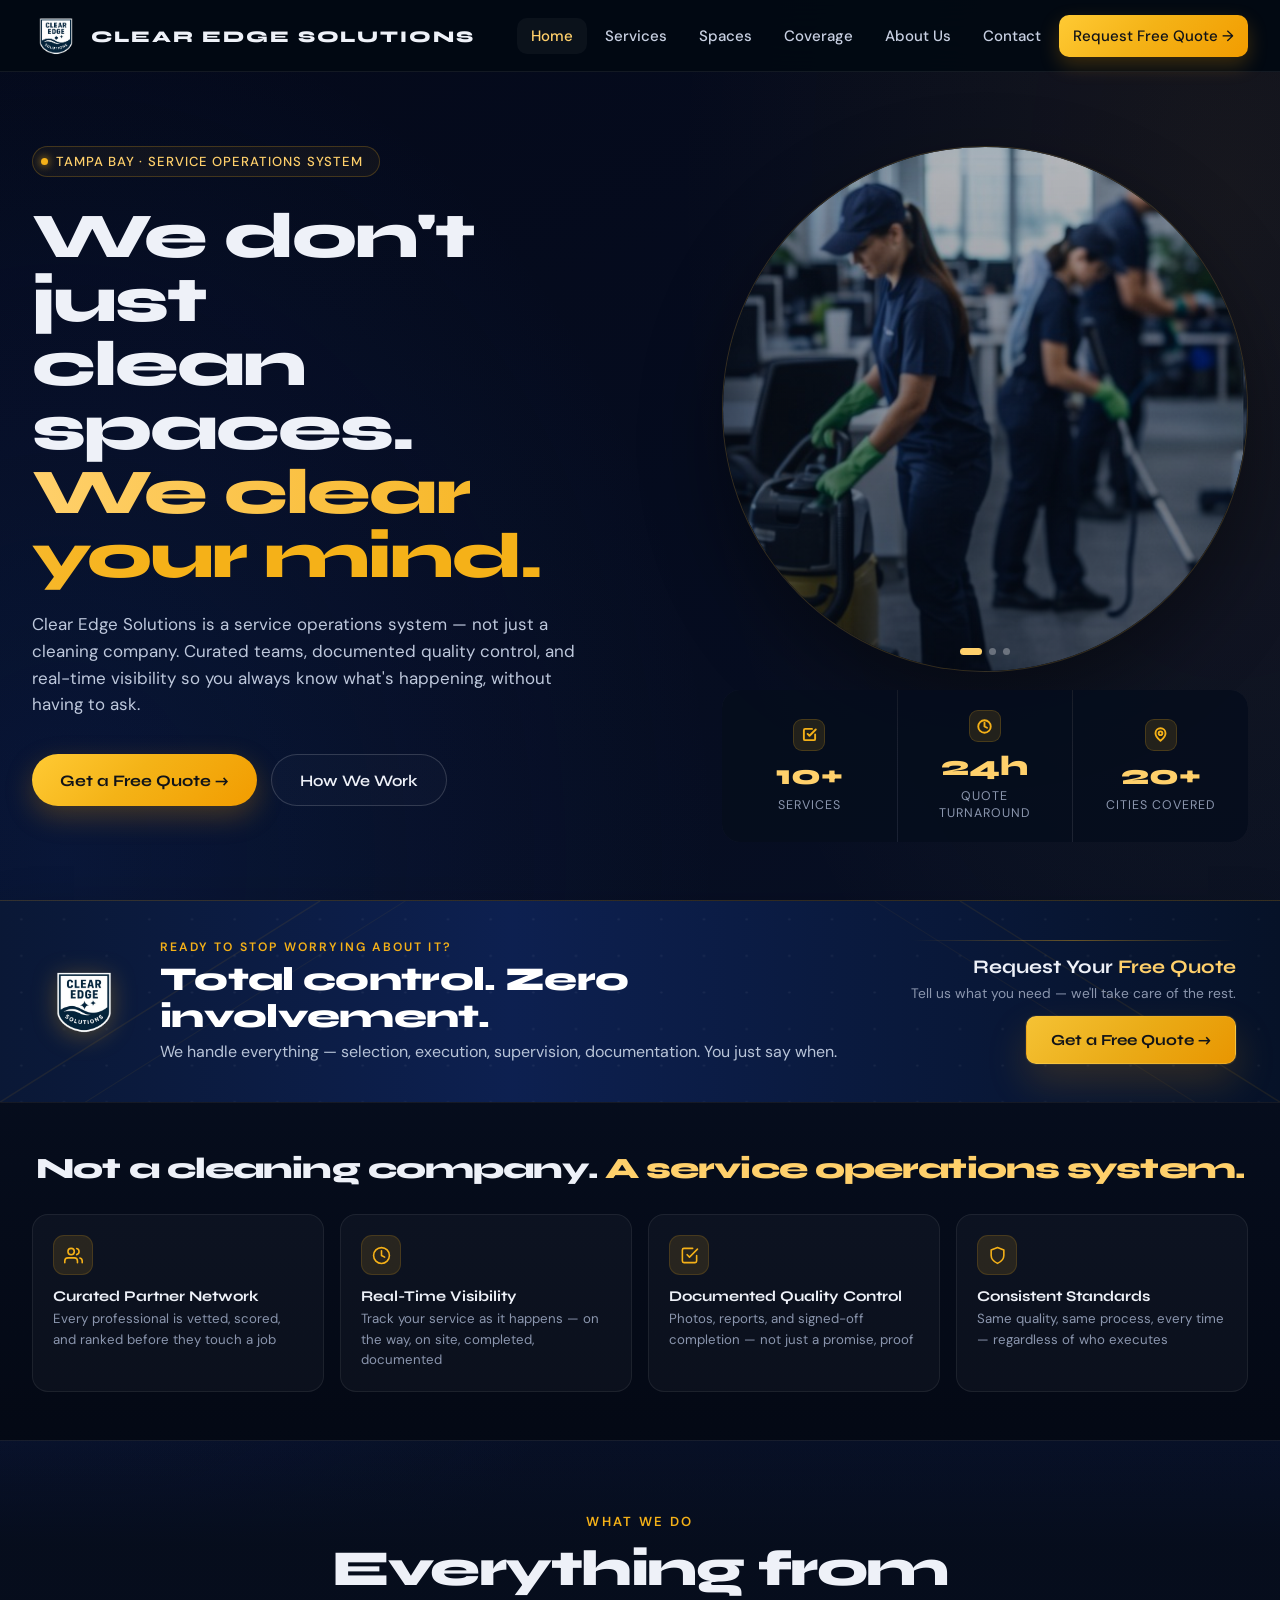
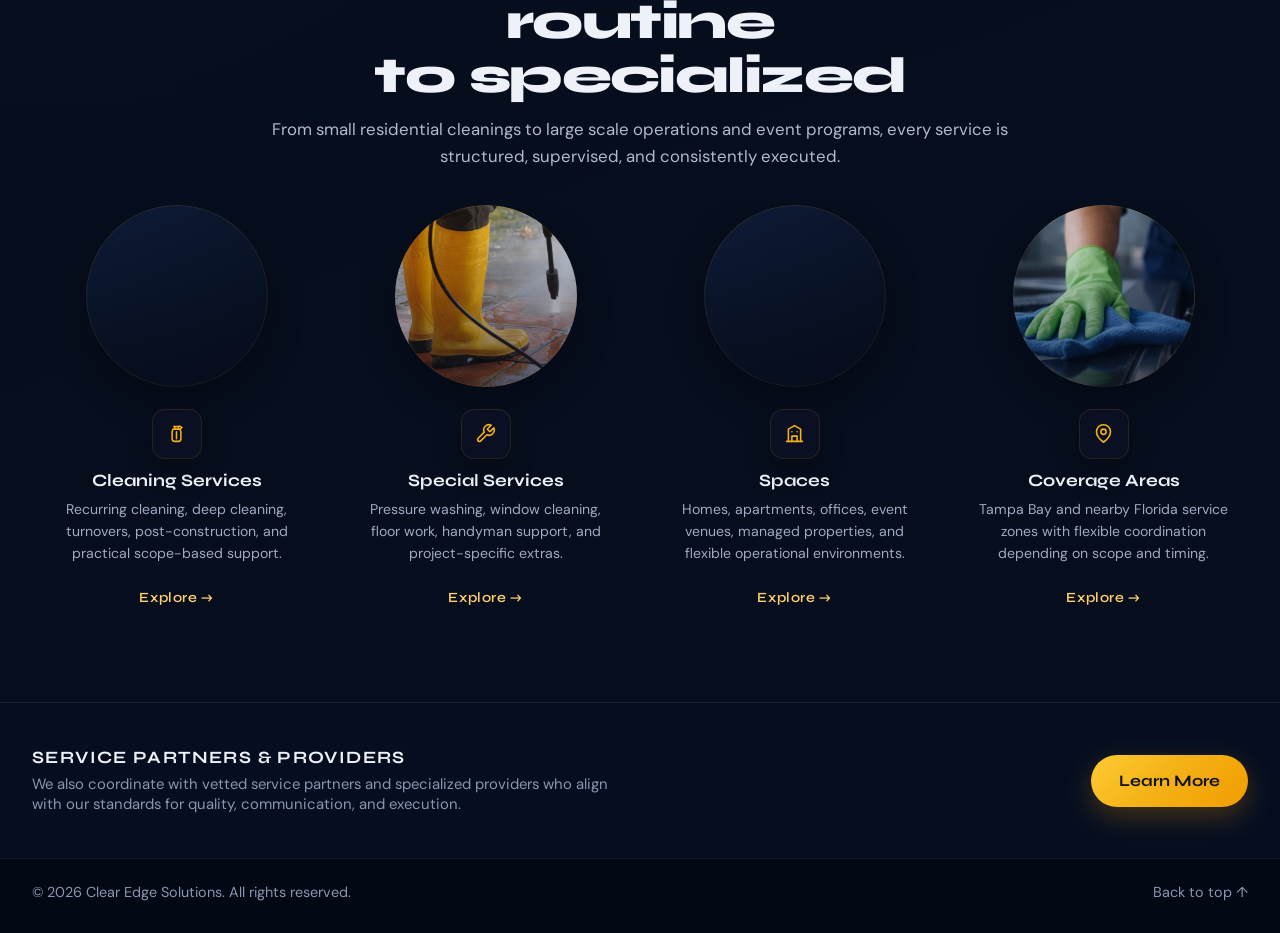
==== index.html @ 2466c788 "Add files via upload" ====
<!DOCTYPE html>

<html lang="en">
<head>
<meta charset="utf-8"/>
<meta content="width=device-width, initial-scale=1.0" name="viewport"/>
<title>Clear Edge Solutions — Professional Cleaning in Florida</title>
<meta content="Professional Cleaning Services in Florida. Structured systems, reliable results." name="description"/>
<link href="logo.png" rel="icon" type="image/png"/>
<link href="https://fonts.googleapis.com" rel="preconnect"/>
<link crossorigin="" href="https://fonts.gstatic.com" rel="preconnect"/>
<link href="https://fonts.googleapis.com/css2?family=Syne:wght@400;600;700;800&amp;family=DM+Sans:ital,opsz,wght@0,9..40,300;0,9..40,400;0,9..40,500;1,9..40,300&amp;display=swap" rel="stylesheet"/>
<style>
    :root {
      --bg:        #020912;
      --bg2:       #060f22;
      --bg3:       #091428;
      --text:      #eef1f8;
      --muted:     #8b96ae;
      --gold:      #f5b118;
      --gold-soft: #ffd06b;
      --gold-dim:  rgba(245,177,24,0.12);
      --line:      rgba(255,255,255,0.07);
      --line2:     rgba(255,255,255,0.04);
      --max:       1280px;
      --nav-h:     72px;
      --r:         18px;
      --r-lg:      26px;
    }

    *, *::before, *::after { box-sizing: border-box; margin: 0; padding: 0; }
    html { scroll-behavior: smooth; }

    body {
      font-family: 'DM Sans', sans-serif;
      background: var(--bg);
      color: var(--text);
      overflow-x: hidden;
      min-height: 100vh;
    }

    img { max-width: 100%; display: block; }
    a { color: inherit; text-decoration: none; }

    .container {
      width: min(var(--max), calc(100% - 40px));
      margin: 0 auto;
    }

    /* NAV */
    .site-nav {
      position: fixed;
      top: 0; left: 0; right: 0;
      z-index: 200;
      height: var(--nav-h);
      background: rgba(2, 9, 18, 0.92);
      backdrop-filter: blur(18px);
      -webkit-backdrop-filter: blur(18px);
      border-bottom: 1px solid var(--line);
    }

    .nav-inner {
      height: var(--nav-h);
      display: flex;
      align-items: center;
      justify-content: space-between;
      gap: 16px;
    }

    .brand {
      display: flex;
      align-items: center;
      gap: 11px;
      cursor: pointer;
    }

    .brand img { width: 48px; height: 48px; object-fit: contain; flex-shrink: 0; }

    .brand-name {
      font-family: 'Syne', sans-serif;
      font-weight: 800;
      font-size: 1.02rem;
      letter-spacing: 0.12em;
      text-transform: uppercase;
      white-space: nowrap;
    }

    .nav-links { display: flex; align-items: center; gap: 4px; }

    .nav-links button {
      background: none;
      border: none;
      color: #c8d0e2;
      font-family: 'DM Sans', sans-serif;
      font-size: 0.94rem;
      font-weight: 500;
      padding: 8px 14px;
      border-radius: 10px;
      cursor: pointer;
      transition: color 0.18s, background 0.18s;
      white-space: nowrap;
    }

    .nav-links button:hover { color: #fff; background: rgba(255,255,255,0.06); }
    .nav-links button.active { color: var(--gold-soft); background: rgba(255,255,255,0.04); }

    .nav-cta {
      display: inline-flex;
      align-items: center;
      justify-content: center;
      height: 42px;
      padding: 0 22px;
      border-radius: 999px;
      background: linear-gradient(135deg, #ffca34 0%, #f4b317 45%, #f29c00 100%);
      color: #111318 !important;
      font-family: 'Syne', sans-serif;
      font-weight: 700;
      font-size: 0.92rem;
      border: none;
      cursor: pointer;
      box-shadow: 0 8px 20px rgba(242,156,0,0.24);
      transition: transform 0.18s, box-shadow 0.18s, filter 0.18s;
    }

    .nav-cta:hover {
      transform: translateY(-1px);
      box-shadow: 0 12px 26px rgba(242,156,0,0.32);
      filter: brightness(1.04);
    }

    .mobile-menu-toggle {
      display: none;
      width: 44px;
      height: 44px;
      align-items: center;
      justify-content: center;
      border-radius: 12px;
      border: 1px solid rgba(255,255,255,0.1);
      background: rgba(255,255,255,0.03);
      color: #eef1f8;
      cursor: pointer;
      flex-shrink: 0;
      transition: background 0.18s, border-color 0.18s, transform 0.18s;
    }

    .mobile-menu-toggle:hover {
      background: rgba(255,255,255,0.06);
      border-color: rgba(245,177,24,0.18);
      transform: translateY(-1px);
    }

    .mobile-menu-toggle svg {
      width: 20px;
      height: 20px;
      stroke: currentColor;
      fill: none;
      stroke-width: 3;
      stroke-linecap: round;
      stroke-linejoin: round;
    }

    .mobile-menu {
      display: none;
      position: fixed;
      top: calc(var(--nav-h) + 8px);
      left: 12px;
      right: 12px;
      z-index: 195;
      padding: 12px;
      border-radius: 18px;
      border: 1px solid rgba(255,255,255,0.08);
      background: rgba(6, 12, 26, 0.98);
      backdrop-filter: blur(20px);
      -webkit-backdrop-filter: blur(20px);
      box-shadow: 0 22px 54px rgba(0,0,0,0.36);
    }

    .mobile-menu.open { display: grid; gap: 8px; }

    .mobile-menu button {
      width: 100%;
      text-align: left;
      background: rgba(255,255,255,0.02);
      border: 1px solid transparent;
      color: #d7def0;
      font-family: 'DM Sans', sans-serif;
      font-size: 0.95rem;
      font-weight: 500;
      padding: 13px 14px;
      border-radius: 12px;
      cursor: pointer;
      transition: background 0.18s, border-color 0.18s, color 0.18s;
    }

    .mobile-menu button:hover,
    .mobile-menu button.active {
      background: rgba(245,177,24,0.08);
      border-color: rgba(245,177,24,0.18);
      color: var(--gold-soft);
    }

    .mobile-quote-btn {
      display: inline-flex;
      align-items: center;
      justify-content: center;
      text-align: center !important;
      background: linear-gradient(135deg, #ffca34 0%, #f4b317 45%, #f29c00 100%) !important;
      color: #111318 !important;
      font-family: 'Syne', sans-serif !important;
      font-weight: 700 !important;
      border: none !important;
      margin-top: 2px;
    }

    /* SCREENS */
    .screen {
      display: none;
      min-height: 100vh;
      padding-top: var(--nav-h);
      animation: screenIn 0.38s cubic-bezier(0.22,1,0.36,1) both;
    }
    .screen.active { display: block; }

    @keyframes screenIn {
      from { opacity: 0; transform: translateY(14px); }
      to   { opacity: 1; transform: translateY(0); }
    }

    /* BUTTONS */
    .btn-gold {
      display: inline-flex;
      align-items: center;
      justify-content: center;
      height: 52px;
      padding: 0 28px;
      border-radius: 999px;
      background: linear-gradient(135deg, #ffca34 0%, #f4b317 45%, #f29c00 100%);
      color: #111318;
      font-family: 'Syne', sans-serif;
      font-weight: 700;
      font-size: 1rem;
      border: none;
      cursor: pointer;
      box-shadow: 0 10px 28px rgba(242,156,0,0.26);
      transition: transform 0.18s, box-shadow 0.18s, filter 0.18s;
      white-space: nowrap;
      text-decoration: none;
    }
    .btn-gold:hover { transform: translateY(-2px); box-shadow: 0 16px 34px rgba(242,156,0,0.34); filter: brightness(1.04); }

    .btn-outline {
      display: inline-flex;
      align-items: center;
      justify-content: center;
      height: 52px;
      padding: 0 28px;
      border-radius: 999px;
      border: 1px solid rgba(255,255,255,0.16);
      color: #eef1f8;
      font-family: 'Syne', sans-serif;
      font-weight: 600;
      font-size: 1rem;
      background: rgba(255,255,255,0.02);
      cursor: pointer;
      transition: background 0.18s, transform 0.18s;
    }
    .btn-outline:hover { background: rgba(255,255,255,0.06); transform: translateY(-1px); }

    /* SECTION TYPOGRAPHY */
    .section-eyebrow {
      font-size: 0.82rem;
      font-weight: 600;
      letter-spacing: 0.18em;
      text-transform: uppercase;
      color: var(--gold);
      margin-bottom: 12px;
    }

    .section-heading {
      font-family: 'Syne', sans-serif;
      font-weight: 800;
      font-size: clamp(1.9rem, 3.8vw, 3rem);
      letter-spacing: -0.03em;
      line-height: 1.06;
      margin-bottom: 10px;
    }

    .section-sub {
      font-size: 1.05rem;
      color: #b0bbd0;
      line-height: 1.62;
      max-width: 640px;
      margin-bottom: 40px;
    }

    /* ════ HOME SCREEN ════ */
    #screen-home {
      background:
        radial-gradient(ellipse at 5% 35%, rgba(26,74,180,0.16) 0%, transparent 38%),
        radial-gradient(ellipse at 96% 8%, rgba(245,177,24,0.07) 0%, transparent 32%),
        linear-gradient(160deg, #04091a 0%, #070f24 50%, #0a1530 100%);
    }

    .home-hero {
      display: grid;
      grid-template-columns: 1.1fr 0.9fr;
      gap: 56px;
      align-items: center;
      min-height: calc(100vh - var(--nav-h));
      padding: 56px 0 48px;
    }

    .hero-badge {
      display: inline-flex;
      align-items: center;
      gap: 8px;
      padding: 6px 16px 6px 8px;
      border-radius: 999px;
      border: 1px solid rgba(245,177,24,0.22);
      background: rgba(245,177,24,0.05);
      font-size: 0.82rem;
      font-weight: 500;
      letter-spacing: 0.08em;
      text-transform: uppercase;
      color: var(--gold-soft);
      margin-bottom: 28px;
    }

    .hero-badge-dot {
      width: 7px; height: 7px;
      border-radius: 50%;
      background: var(--gold);
      box-shadow: 0 0 8px var(--gold);
      animation: pulse 2s ease infinite;
    }

    @keyframes pulse {
      0%,100% { opacity: 1; transform: scale(1); }
      50% { opacity: 0.5; transform: scale(0.8); }
    }

    .hero-h1 {
      font-family: 'Syne', sans-serif;
      font-weight: 800;
      font-size: clamp(2.8rem, 5vw, 4.6rem);
      line-height: 1.0;
      letter-spacing: -0.03em;
      margin-bottom: 22px;
    }

    .hero-h1 .gold-text {
      background: linear-gradient(90deg, #ffd06b 0%, #f5b118 60%);
      -webkit-background-clip: text;
      -webkit-text-fill-color: transparent;
      background-clip: text;
    }

    .hero-sub {
      font-size: 1rem;
      line-height: 1.58;
      color: #bec8dc;
      max-width: 480px;
      margin-bottom: 36px;
    }

    .hero-actions { display: flex; gap: 14px; flex-wrap: wrap; }

    .hero-visual-frame {
      aspect-ratio: 4/3;
      border-radius: var(--r-lg);
      border: 1px solid rgba(245,177,24,0.18);
      background: linear-gradient(180deg, rgba(14,22,42,0.7) 0%, rgba(7,13,28,0.9) 100%);
      overflow: hidden;
      position: relative;
      box-shadow: 0 32px 80px rgba(0,0,0,0.4);
    }

    .hero-slide {
      position: absolute;
      inset: 0;
      opacity: 0;
      transition: opacity 0.9s ease;
      background-size: cover;
      background-position: center;
    }
    .hero-slide.active { opacity: 1; }

    .slide-dots {
      position: absolute;
      bottom: 16px; left: 50%;
      transform: translateX(-50%);
      display: flex;
      gap: 7px;
      z-index: 2;
    }

    .slide-dots span {
      width: 7px; height: 7px;
      border-radius: 999px;
      background: rgba(255,255,255,0.3);
      transition: all 0.25s;
    }
    .slide-dots span.active { width: 22px; background: var(--gold-soft); }

    .hero-stats {
      display: grid;
      grid-template-columns: repeat(3, minmax(0, 1fr));
      gap: 1px;
      background: var(--line);
      border: none;
      border-radius: 18px;
      overflow: hidden;
      margin-top: 18px;
      align-items: stretch;
    }

    .stat-item {
      background: rgba(5,12,28,0.95);
      padding: 20px 18px;
      text-align: center;
      min-height: 112px;
      display: flex;
      flex-direction: column;
      align-items: center;
      justify-content: center;
      gap: 8px;
      position: relative;
    }

    /* stat icons are now inline SVG */

    .stat-num {
      font-family: 'Syne', sans-serif;
      font-weight: 800;
      font-size: 1.75rem;
      color: var(--gold-soft);
      line-height: 1;
      margin-bottom: 0;
    }

    .stat-label {
      font-size: 0.78rem;
      color: var(--muted);
      text-transform: uppercase;
      letter-spacing: 0.08em;
      max-width: 120px;
      line-height: 1.35;
    }

    .stat-icon {
      width: 32px; height: 32px;
      border-radius: 9px;
      background: var(--gold-dim);
      border: 1px solid rgba(245,177,24,0.18);
      display: grid;
      place-items: center;
      color: var(--gold);
      margin-bottom: 2px;
    }

    .stat-icon svg { width: 15px; height: 15px; stroke: currentColor; fill: none; stroke-width: 3; stroke-linecap: round; stroke-linejoin: round; }


    /* ── Hero placeholder slides (swap for background-image when photos ready) ── */
    .hero-slide-placeholder {
      position: absolute;
      inset: 0;
      opacity: 0;
      transition: opacity 0.9s ease;
      display: flex;
      flex-direction: column;
      align-items: center;
      justify-content: center;
      gap: 16px;
      background: linear-gradient(160deg, rgba(10,18,42,0.98) 0%, rgba(6,12,28,0.98) 100%);
      padding: 32px;
    }
    .hero-slide-placeholder.active { opacity: 1; }
    .hslide-icon {
      width: 72px; height: 72px;
      border-radius: 20px;
      background: var(--gold-dim);
      border: 1px solid rgba(245,177,24,0.22);
      display: grid;
      place-items: center;
      color: var(--gold);
    }
    .hslide-icon svg { width: 34px; height: 34px; }
    .hslide-label {
      font-family: 'Syne', sans-serif;
      font-weight: 700;
      font-size: 1.3rem;
      letter-spacing: -0.02em;
      text-align: center;
      color: #eef1f8;
    }
    .hslide-sub {
      font-size: 0.9rem;
      color: var(--muted);
      text-align: center;
    }
    .hslide-photo-hint {
      position: absolute;
      bottom: 16px;
      right: 16px;
      padding: 5px 10px;
      border-radius: 8px;
      background: rgba(245,177,24,0.08);
      border: 1px solid rgba(245,177,24,0.16);
      color: var(--gold-soft);
      font-size: 0.72rem;
      font-weight: 500;
      letter-spacing: 0.06em;
    }

    .home-preview-band {
      background: linear-gradient(180deg, rgba(4,9,26,0) 0%, rgba(6,13,28,0.96) 12%);
      border-top: 1px solid var(--line);
      padding: 68px 0 76px;
    }

    .home-preview-band .section-eyebrow,
    .home-preview-band .section-heading,
    .home-preview-band .section-sub {
      text-align: center;
      margin-left: auto;
      margin-right: auto;
    }

    .home-preview-band .section-heading {
      display: block;
      margin-bottom: 14px;
    }

    .preview-grid {
      display: grid;
      grid-template-columns: repeat(3, 1fr);
      gap: 14px;
    }

    .preview-card {
      background: none;
      border: none;
      border-radius: 0;
      padding: 26px;
      cursor: pointer;
      transition: border-color 0.22s, transform 0.22s, box-shadow 0.22s;
      position: relative;
      overflow: hidden;
    }

    .preview-card::before {
      content: '';
      position: absolute;
      top: 0; left: 0; right: 0;
      height: 2px;
      background: linear-gradient(90deg, var(--gold), transparent);
      opacity: 0;
      transition: opacity 0.22s;
    }

    .preview-card:hover { border-color: rgba(245,177,24,0.22); transform: translateY(-4px); box-shadow: 0 20px 48px rgba(0,0,0,0.3); }
    .preview-card:hover::before { opacity: 1; }

    .preview-icon {
      width: 44px; height: 44px;
      border-radius: 13px;
      background: var(--gold-dim);
      border: 1px solid rgba(245,177,24,0.12);
      display: grid;
      place-items: center;
      margin-bottom: 16px;
      color: var(--gold);
    }

    .preview-icon svg { width: 21px; height: 21px; stroke: currentColor; fill: none; stroke-width: 1.8; stroke-linecap: round; stroke-linejoin: round; }

    .preview-card h3 { font-family: 'Syne', sans-serif; font-weight: 700; font-size: 1.04rem; margin-bottom: 7px; line-height: 1.2; }
    .preview-card p { font-size: 0.9rem; color: var(--muted); line-height: 1.52; }
    .preview-explore { font-family: 'Syne', sans-serif; font-weight: 600; color: var(--gold-soft) !important; font-size: 0.88rem !important; letter-spacing: 0.04em; margin-top: 8px; }

    .preview-arrow { position: absolute; bottom: 22px; right: 22px; color: var(--gold); opacity: 0; transform: translateX(-6px); transition: opacity 0.22s, transform 0.22s; }
    .preview-card:hover .preview-arrow { opacity: 1; transform: translateX(0); }

    .view-all-row { display: flex; justify-content: center; margin-top: 30px; }

    /* ════ SERVICES SCREEN ════ */
    #screen-services { background: var(--bg); }

    .services-layout { padding: 56px 0 80px; }
    .services-header { text-align: center; margin-bottom: 44px; }

    .services-tabs { display: flex; gap: 8px; justify-content: center; margin-bottom: 36px; flex-wrap: wrap; }

    .tab-btn {
      padding: 12px 28px;
      border-radius: 999px;
      border: none;
      background: rgba(255,255,255,0.02);
      color: var(--muted);
      font-family: 'DM Sans', sans-serif;
      font-size: 0.93rem;
      font-weight: 500;
      cursor: pointer;
      transition: all 0.18s;
    }

    .tab-btn:hover { color: var(--text); border-color: rgba(255,255,255,0.14); }
    .tab-btn.active { background: var(--gold-dim); border-color: rgba(245,177,24,0.28); color: var(--gold-soft); font-weight: 600; }

    .tab-panel { display: none; }
    .tab-panel.active { display: grid; grid-template-columns: repeat(3,1fr); gap: 16px; }
    #tab-cleaning.active {
      display: flex;
      flex-wrap: wrap;
      justify-content: center;
      gap: 16px;
    }
    #tab-cleaning.active .svc-card {
      flex: 0 1 calc(33.333% - 11px);
      max-width: calc(33.333% - 11px);
    }

    .svc-card {
      background: linear-gradient(160deg, rgba(9,16,38,0.98) 0%, rgba(5,10,22,0.98) 100%);
      border: none;
      border-radius: 0;
      padding: 26px;
      cursor: pointer;
      transition: all 0.22s;
      position: relative;
      overflow: hidden;
    }

    .svc-card:hover { border-color: rgba(245,177,24,0.25); transform: translateY(-3px); box-shadow: 0 20px 48px rgba(0,0,0,0.3); }

    .svc-card-top { display: flex; align-items: center; gap: 14px; margin-bottom: 12px; }

    .svc-icon {
      width: 44px; height: 44px;
      border-radius: 13px;
      background: var(--gold-dim);
      border: 1px solid rgba(245,177,24,0.12);
      display: grid;
      place-items: center;
      flex-shrink: 0;
      color: var(--gold);
    }

    .svc-icon svg { width: 21px; height: 21px; stroke: currentColor; fill: none; stroke-width: 1.8; stroke-linecap: round; stroke-linejoin: round; }

    .svc-card h3 { font-family: 'Syne', sans-serif; font-weight: 700; font-size: 1.05rem; line-height: 1.2; }
    .svc-card p { font-size: 0.92rem; color: var(--muted); line-height: 1.55; margin-bottom: 16px; }

    .svc-price-tag {
      display: inline-flex;
      align-items: center;
      gap: 6px;
      padding: 5px 12px;
      border-radius: 999px;
      background: rgba(245,177,24,0.08);
      border: 1px solid rgba(245,177,24,0.18);
      color: var(--gold-soft);
      font-size: 0.84rem;
      font-weight: 600;
    }

    .svc-badge {
      position: absolute;
      top: 14px; right: 14px;
      padding: 3px 10px;
      border-radius: 999px;
      font-size: 0.74rem;
      font-weight: 600;
      letter-spacing: 0.05em;
      background: rgba(245,177,24,0.12);
      border: 1px solid rgba(245,177,24,0.22);
      color: var(--gold-soft);
    }


   /* ════ SERVICES REFRESH — IMPROVED ════ */
.services-layout {
  padding: 80px 0 110px;
}

.services-shell {
  display: grid;
  gap: 32px;
}

.services-intro-card {
  background: linear-gradient(145deg, rgba(11,18,40,0.98) 0%, rgba(6,11,24,0.98) 100%);
  border: 1px solid rgba(245,177,24,0.14);
  border-radius: 32px;
  padding: 36px;
  display: grid;
  grid-template-columns: 1.08fr 0.92fr;
  gap: 28px;
  align-items: stretch;
  box-shadow: 0 24px 60px rgba(0,0,0,0.28);
}

.services-intro-copy {
  display: flex;
  flex-direction: column;
  justify-content: center;
  gap: 16px;
}

.services-intro-kicker {
  display: inline-flex;
  align-items: center;
  gap: 8px;
  width: fit-content;
  padding: 7px 14px;
  border-radius: 999px;
  background: rgba(245,177,24,0.08);
  border: 1px solid rgba(245,177,24,0.16);
  color: var(--gold-soft);
  font-size: 0.8rem;
  font-weight: 700;
  letter-spacing: 0.12em;
  text-transform: uppercase;
}

.services-intro-copy h2 {
  font-family: 'Syne', sans-serif;
  font-size: clamp(2rem, 3vw, 2.6rem);
  line-height: 1.04;
  letter-spacing: -0.03em;
}

.services-intro-copy p {
  color: #aeb9ce;
  line-height: 1.72;
  font-size: 1.02rem;
  max-width: 620px;
}

.services-intro-side {
  border-radius: 26px;
  background: linear-gradient(160deg, rgba(245,177,24,0.08) 0%, rgba(255,255,255,0.02) 100%);
  border: 1px solid rgba(255,255,255,0.06);
  padding: 26px;
  display: flex;
  flex-direction: column;
  justify-content: space-between;
  gap: 14px;
}

.services-intro-side h3 {
  font-family: 'Syne', sans-serif;
  font-size: 1.04rem;
  margin-bottom: 6px;
}

.services-intro-side p {
  color: #b8c3d8;
  font-size: 0.94rem;
  line-height: 1.62;
}

.services-quick-points {
  display: grid;
  gap: 10px;
  margin-top: 6px;
}

.services-quick-points span {
  display: flex;
  align-items: center;
  gap: 10px;
  color: #d2dbeb;
  font-size: 0.91rem;
}

.services-quick-points span::before {
  content: '';
  width: 8px;
  height: 8px;
  border-radius: 999px;
  background: var(--gold);
  box-shadow: 0 0 10px rgba(245,177,24,0.42);
  flex-shrink: 0;
}

.services-tabs {
  display: grid;
  grid-template-columns: repeat(2, minmax(0,1fr));
  gap: 14px;
  margin: 4px 0 0;
}

.tab-btn {
  min-height: 120px;
  padding: 26px;
  border-radius: 26px;
  border: 1px solid rgba(255,255,255,0.07);
  background: linear-gradient(160deg, rgba(9,16,38,0.98) 0%, rgba(5,10,22,0.98) 100%);
  color: #d7dfef;
  text-align: left;
  display: flex;
  flex-direction: column;
  gap: 8px;
  justify-content: center;
  box-shadow: 0 16px 36px rgba(0,0,0,0.18);
  transition: all 0.25s ease;
}

.tab-btn strong {
  font-family: 'Syne', sans-serif;
  font-size: 1.08rem;
  font-weight: 700;
  letter-spacing: -0.02em;
}

.tab-btn span {
  display: block;
  color: #96a3bb;
  font-size: 0.9rem;
  line-height: 1.55;
  font-weight: 400;
}

.tab-btn:hover,
.tab-btn.active {
  color: #fff;
  border-color: rgba(245,177,24,0.24);
  background: linear-gradient(160deg, rgba(14,24,52,0.98) 0%, rgba(8,14,30,0.98) 100%);
  transform: translateY(-3px);
  box-shadow: 0 20px 44px rgba(0,0,0,0.24);
}

.tab-btn.active {
  box-shadow:
    0 20px 44px rgba(0,0,0,0.24),
    0 0 0 1px rgba(245,177,24,0.25) inset;
}

.tab-btn.active strong {
  color: var(--gold-soft);
}

.tab-btn.active span {
  color: #c2ccdf;
}

.services-panel-wrap {
  background: linear-gradient(160deg, rgba(9,16,38,0.98) 0%, rgba(5,10,22,0.98) 100%);
  border: 1px solid rgba(255,255,255,0.06);
  border-radius: 32px;
  padding: 32px;
  box-shadow: 0 20px 50px rgba(0,0,0,0.2);
}

.services-panel-head {
  display: flex;
  align-items: end;
  justify-content: space-between;
  gap: 18px;
  margin-bottom: 26px;
  flex-wrap: wrap;
}

.services-panel-head h3 {
  font-family: 'Syne', sans-serif;
  font-size: 1.45rem;
  letter-spacing: -0.02em;
  margin-bottom: 6px;
}

.services-panel-head p {
  color: #aeb9ce;
  font-size: 0.96rem;
  line-height: 1.65;
  max-width: 720px;
}

.services-panel-tag {
  display: inline-flex;
  align-items: center;
  gap: 8px;
  min-height: 38px;
  padding: 8px 14px;
  border-radius: 999px;
  background: rgba(245,177,24,0.08);
  border: 1px solid rgba(245,177,24,0.16);
  color: var(--gold-soft);
  font-size: 0.82rem;
  font-weight: 700;
  letter-spacing: 0.08em;
  text-transform: uppercase;
}

.tab-panel {
  display: none;
}

.tab-panel.active,
#tab-cleaning.active {
  display: grid;
  grid-template-columns: repeat(auto-fit, minmax(260px, 1fr));
  gap: 20px;
}

#tab-cleaning.active .svc-card {
  flex: initial;
  max-width: none;
}

.svc-card {
  background: linear-gradient(160deg, rgba(10,18,42,0.98) 0%, rgba(5,10,22,0.98) 100%);
  border: 1px solid rgba(255,255,255,0.06);
  border-radius: 26px;
  padding: 26px;
  min-height: 240px;
  box-shadow: 0 18px 40px rgba(0,0,0,0.18);
  transition: all 0.25s ease;
  position: relative;
  overflow: hidden;
}

.svc-card::before {
  content: '';
  position: absolute;
  inset: 0 auto auto 0;
  width: 100%;
  height: 1px;
  background: linear-gradient(90deg, rgba(245,177,24,0.55), rgba(245,177,24,0), transparent);
  opacity: 0.7;
}

.svc-card:hover {
  transform: translateY(-6px);
  box-shadow: 0 28px 60px rgba(0,0,0,0.35);
  border-color: rgba(245,177,24,0.22);
}

.svc-card-top {
  display: flex;
  align-items: center;
  gap: 14px;
  margin-bottom: 14px;
}

.svc-icon {
  width: 46px;
  height: 46px;
  border-radius: 14px;
  background: var(--gold-dim);
  border: 1px solid rgba(245,177,24,0.14);
  display: grid;
  place-items: center;
  flex-shrink: 0;
  color: var(--gold);
}

.svc-icon svg {
  width: 21px;
  height: 21px;
  stroke: currentColor;
  fill: none;
  stroke-width: 1.8;
  stroke-linecap: round;
  stroke-linejoin: round;
}

.svc-card h3 {
  font-family: 'Syne', sans-serif;
  font-weight: 700;
  font-size: 1.12rem;
  line-height: 1.2;
  letter-spacing: -0.01em;
}

.svc-card p {
  font-size: 0.95rem;
  color: var(--muted);
  line-height: 1.62;
  margin-bottom: 20px;
}

.svc-price-tag {
  display: inline-flex;
  align-items: center;
  gap: 6px;
  padding: 6px 14px;
  border-radius: 999px;
  background: rgba(255,255,255,0.04);
  border: 1px solid rgba(255,255,255,0.08);
  color: #d7dfef;
  font-size: 0.8rem;
  font-weight: 600;
  letter-spacing: 0.04em;
  transition: all 0.25s ease;
}

.svc-card:hover .svc-price-tag {
  background: rgba(245,177,24,0.1);
  border-color: rgba(245,177,24,0.18);
  color: var(--gold-soft);
}

.svc-badge {
  position: absolute;
  top: 16px;
  right: 16px;
  padding: 4px 10px;
  border-radius: 999px;
  font-size: 0.72rem;
  font-weight: 700;
  letter-spacing: 0.06em;
  background: rgba(245,177,24,0.12);
  border: 1px solid rgba(245,177,24,0.22);
  color: var(--gold-soft);
  backdrop-filter: blur(6px);
}

@media (max-width: 980px) {
  .services-intro-card,
  .quote-cols {
    grid-template-columns: 1fr;
  }

  .quote-left {
    position: static;
  }
}

@media (max-width: 760px) {
  .services-tabs,
  .tab-panel.active,
  #tab-cleaning.active {
    grid-template-columns: 1fr;
  }

  .services-panel-wrap,
  .services-intro-card,
  .quote-left,
  .quote-form-box {
    padding: 22px 18px;
  }

  .services-panel-head {
    margin-bottom: 18px;
  }
}

    
.services-render-shell {
  background: linear-gradient(160deg, rgba(9,16,38,0.98) 0%, rgba(5,10,22,0.98) 100%);
  border: 1px solid rgba(255,255,255,0.06);
  border-radius: 32px;
  padding: 30px;
  box-shadow: 0 20px 50px rgba(0,0,0,0.2);
}
.services-render-meta { margin-bottom: 18px; }
.services-render-tag {
  display: inline-flex;
  align-items: center;
  min-height: 38px;
  padding: 8px 14px;
  border-radius: 999px;
  background: rgba(245,177,24,0.08);
  border: 1px solid rgba(245,177,24,0.16);
  color: var(--gold-soft);
  font-size: 0.82rem;
  font-weight: 700;
  letter-spacing: 0.08em;
  text-transform: uppercase;
}
.services-render-sections {
  display: grid;
  gap: 26px;
}
.service-group {
  display: grid;
  gap: 14px;
}
.service-group-head {
  display: flex;
  align-items: end;
  justify-content: space-between;
  gap: 16px;
  flex-wrap: wrap;
}
.service-group-title {
  font-family: 'Syne', sans-serif;
  font-size: 1.14rem;
  font-weight: 700;
  letter-spacing: -0.02em;
}
.service-group-copy {
  color: #9ba8c0;
  font-size: 0.94rem;
  line-height: 1.6;
  max-width: 720px;
}
.service-group-grid {
  display: grid;
  grid-template-columns: repeat(auto-fit, minmax(240px, 1fr));
  gap: 18px;
}
@media (max-width: 760px) {
  .services-render-shell { padding: 22px 18px; }
  .service-group-grid { grid-template-columns: 1fr; }
}


    /* ════ AREAS SCREEN ════ */
    #screen-areas { background: linear-gradient(160deg, #030b1c 0%, #071020 100%); }

    .areas-layout { padding: 56px 0 80px; }

    .areas-grid {
      display: grid;
      grid-template-columns: 1fr 1fr;
      gap: 52px;
      align-items: start;
      margin-top: 52px;
    }

    .map-embed {
      width: 100%;
      aspect-ratio: 4/3;
      border-radius: var(--r-lg);
      border: 1px solid rgba(245,177,24,0.14);
      overflow: hidden;
      box-shadow: 0 24px 60px rgba(0,0,0,0.4);
    }

    .map-embed iframe { width: 100%; height: 100%; border: none; display: block; }
    .map-caption { text-align: center; margin-top: 12px; font-size: 0.86rem; color: var(--muted); }

    .areas-info h2 { font-family: 'Syne', sans-serif; font-weight: 800; font-size: clamp(1.9rem, 3vw, 2.7rem); letter-spacing: -0.03em; line-height: 1.08; margin-bottom: 14px; }

    .areas-tagline { font-size: 1.04rem; color: #b2bdd0; line-height: 1.62; margin-bottom: 28px; }
    .areas-tagline strong { color: var(--gold-soft); font-weight: 600; }

    .cities-grid { display: grid; grid-template-columns: repeat(3, 1fr); gap: 8px; margin-bottom: 28px; }

    .city-chip {
      padding: 8px 12px;
      background: rgba(255,255,255,0.03);
      border: none;
      border-radius: 10px;
      font-size: 0.87rem;
      color: #c2ccde;
      text-align: center;
      transition: all 0.18s;
      cursor: default;
    }

    .city-chip:hover { background: var(--gold-dim); border-color: rgba(245,177,24,0.2); color: var(--gold-soft); }

    .radius-note {
      display: flex;
      align-items: center;
      gap: 12px;
      padding: 14px 18px;
      background: var(--gold-dim);
      border: 1px solid rgba(245,177,24,0.2);
      border-radius: 14px;
      font-size: 0.96rem;
      color: #e4cfa0;
      line-height: 1.5;
      margin-bottom: 24px;
    }

    .radius-note svg { width: 22px; height: 22px; stroke: var(--gold); fill: none; stroke-width: 1.8; stroke-linecap: round; stroke-linejoin: round; flex-shrink: 0; }


    /* ── Brand Banner ── */
    .brand-banner {
      border-radius: var(--r-lg);
      overflow: hidden;
      border: 1px solid rgba(245,177,24,0.18);
      box-shadow: 0 20px 60px rgba(0,0,0,0.4);
    }

    .brand-banner-inner {
      position: relative;
      min-height: 200px;
    }

    .banner-deco {
      position: absolute;
      inset: 0;
      width: 100%;
      height: 100%;
    }

    .banner-content {
      position: relative;
      z-index: 1;
      display: grid;
      grid-template-columns: auto 1fr auto;
      gap: 32px;
      align-items: center;
      padding: 36px 40px;
    }

    .banner-logo-wrap {
      width: 80px;
      height: 80px;
      flex-shrink: 0;
      display: flex;
      align-items: center;
      justify-content: center;
    }

    .banner-logo-img {
      width: 80px;
      height: 80px;
      object-fit: contain;
      filter: drop-shadow(0 4px 12px rgba(245,177,24,0.3));
    }

    .coverage-quote-banner .banner-logo-wrap {
      width: 118px;
      height: 118px;
      align-self: center;
      justify-self: center;
    }

    .coverage-quote-banner .banner-logo-img {
      width: 118px;
      height: 118px;
      object-fit: contain;
    }

    .banner-logo-fallback {
      width: 56px;
      height: 56px;
      align-items: center;
      justify-content: center;
    }

    .banner-eyebrow {
      font-size: 0.76rem;
      font-weight: 600;
      letter-spacing: 0.18em;
      text-transform: uppercase;
      color: var(--gold);
      margin-bottom: 6px;
    }

    .banner-title {
      font-family: 'Syne', sans-serif;
      font-weight: 800;
      font-size: clamp(1.6rem, 3vw, 2.4rem);
      letter-spacing: -0.02em;
      line-height: 1.1;
      margin-bottom: 6px;
      color: #fff;
    }

    .banner-tagline {
      font-size: 1rem;
      color: #b8c4d8;
      line-height: 1.5;
    }

    .banner-cta-wrap {
      text-align: right;
      flex-shrink: 0;
    }

    .banner-divider {
      width: 100%;
      height: 1px;
      background: linear-gradient(90deg, transparent, rgba(245,177,24,0.4), transparent);
      margin-bottom: 14px;
    }

    .banner-cta-text {
      font-family: 'Syne', sans-serif;
      font-size: 1.2rem;
      font-weight: 700;
      margin-bottom: 6px;
      white-space: nowrap;
    }

    .banner-cta-sub {
      font-size: 0.86rem;
      color: #8b96ae;
      margin-bottom: 14px;
    }

    @media (max-width: 860px) {
      .banner-content { grid-template-columns: auto 1fr; gap: 20px; padding: 26px 24px; }
      .banner-cta-wrap { grid-column: 1/-1; text-align: center; }
      .banner-divider { display: none; }
    }

    @media (max-width: 560px) {
      .banner-content { grid-template-columns: 1fr; text-align: center; justify-items: center; padding: 24px 20px; }
      .banner-cta-text { font-size: 1rem; }
    }


    /* ── About Section ── */
    .about-section { margin-top: 32px; display: flex; flex-direction: column; gap: 20px; }

    .about-main-card {
      position: relative;
      border-radius: var(--r-lg);
      border: 1px solid rgba(245,177,24,0.12);
      overflow: hidden;
      box-shadow: 0 16px 48px rgba(0,0,0,0.3);
    }

    .about-main-deco { position: absolute; inset: 0; pointer-events: none; }

    .about-main-content {
      position: relative;
      z-index: 1;
      padding: 42px 44px;
    }

    .about-label {
      display: inline-flex;
      align-items: center;
      gap: 8px;
      font-size: 0.78rem;
      font-weight: 700;
      letter-spacing: 0.18em;
      text-transform: uppercase;
      color: var(--gold);
      margin-bottom: 18px;
    }

    .about-main-heading {
      font-family: 'Syne', sans-serif;
      font-weight: 800;
      font-size: clamp(1.8rem, 3.5vw, 2.6rem);
      letter-spacing: -0.03em;
      line-height: 1.08;
      margin-bottom: 24px;
      color: #fff;
    }

    .about-main-body { display: flex; flex-direction: column; gap: 12px; }

    .about-main-body p {
      font-size: 1.06rem;
      color: #b8c4d8;
      line-height: 1.72;
      max-width: 780px;
    }

    .about-main-body p strong { color: #eef1f8; font-weight: 600; }

    .about-mv-grid { display: grid; grid-template-columns: 1fr 1fr; gap: 20px; }

    .about-mv-card {
      border-radius: var(--r-lg);
      border: 1px solid rgba(245,177,24,0.16);
      padding: 36px 32px;
      position: relative;
      overflow: hidden;
    }

    .mission-card { background: linear-gradient(145deg, #0c1c3e 0%, #071228 100%); }
    .vision-card  { background: linear-gradient(145deg, #0a1a38 0%, #060f22 100%); }

    .mv-icon-wrap {
      width: 52px; height: 52px;
      border-radius: 15px;
      background: rgba(245,177,24,0.1);
      border: 1px solid rgba(245,177,24,0.2);
      display: grid;
      place-items: center;
      color: var(--gold);
      margin-bottom: 20px;
    }

    .mv-icon-wrap svg { width: 24px; height: 24px; }

    .mv-label {
      font-size: 0.76rem;
      font-weight: 700;
      letter-spacing: 0.16em;
      text-transform: uppercase;
      color: var(--gold);
      margin-bottom: 10px;
    }

    .mv-heading {
      font-family: 'Syne', sans-serif;
      font-weight: 700;
      font-size: 1.25rem;
      letter-spacing: -0.02em;
      line-height: 1.22;
      margin-bottom: 14px;
      color: #eef1f8;
    }

    .mv-body { font-size: 0.98rem; color: #9aaabf; line-height: 1.68; }

    .mv-divider { height: 1px; background: rgba(255,255,255,0.07); margin: 22px 0; }

    .mv-stat { display: flex; align-items: baseline; gap: 8px; }

    .mv-stat-num {
      font-family: 'Syne', sans-serif;
      font-weight: 800;
      font-size: 2rem;
      color: var(--gold-soft);
      line-height: 1;
    }

    .mv-stat-label { font-size: 0.86rem; color: var(--muted); }

    @media (max-width: 700px) {
      .about-mv-grid { grid-template-columns: 1fr; }
      .about-main-content { padding: 28px 22px; }
      .about-main-heading { font-size: 1.7rem; }
    }

    /* ════ WHY SCREEN ════ */
    #screen-why { background: linear-gradient(160deg, #040c20 0%, #081326 100%); }

    .why-layout { padding: 56px 0 80px; }
    .why-header { text-align: center; margin-bottom: 52px; }

    .why-grid-top { display: grid; grid-template-columns: 1fr 1fr; gap: 20px; margin-bottom: 20px; }

    .why-card {
      background: linear-gradient(160deg, rgba(9,16,38,0.98) 0%, rgba(5,10,22,0.98) 100%);
      border: none;
      border-radius: var(--r-lg);
      padding: 34px 32px;
      transition: border-color 0.22s, box-shadow 0.22s;
    }

    .why-card:hover { border-color: rgba(245,177,24,0.2); box-shadow: 0 16px 48px rgba(0,0,0,0.28); }

    .why-card-wide {
      background: linear-gradient(135deg, rgba(14,24,52,0.98) 0%, rgba(8,14,32,0.98) 100%);
      border: 1px solid rgba(245,177,24,0.14);
      border-radius: var(--r-lg);
      padding: 34px 32px;
      display: grid;
      grid-template-columns: 1fr 1fr;
      gap: 36px;
      align-items: center;
    }

    .why-icon {
      width: 52px; height: 52px;
      border-radius: 16px;
      background: var(--gold-dim);
      border: 1px solid rgba(245,177,24,0.14);
      display: grid;
      place-items: center;
      color: var(--gold);
      margin-bottom: 18px;
    }

    .why-icon svg { width: 24px; height: 24px; stroke: currentColor; fill: none; stroke-width: 1.8; stroke-linecap: round; stroke-linejoin: round; }

    .why-card h3, .why-card-wide h3 { font-family: 'Syne', sans-serif; font-weight: 700; font-size: 1.2rem; margin-bottom: 10px; letter-spacing: -0.01em; }
    .why-card p, .why-card-wide p { font-size: 0.97rem; color: #aab4c8; line-height: 1.62; }

    .why-feat-stats { display: grid; grid-template-columns: 1fr 1fr; gap: 12px; }

    .feat-stat {
      background: rgba(255,255,255,0.03);
      border: none;
      border-radius: 14px;
      padding: 18px;
      text-align: center;
    }

    .feat-stat-num { font-family: 'Syne', sans-serif; font-size: 2rem; font-weight: 800; color: var(--gold-soft); line-height: 1; margin-bottom: 6px; }
    .feat-stat-label { font-size: 0.78rem; color: var(--muted); line-height: 1.4; }

    /* ════ QUOTE SCREEN ════ */
    #screen-quote { background: linear-gradient(160deg, #030b1c 0%, #060e20 100%); }

    .quote-layout { padding: 56px 0 80px; }
    .quote-header { text-align: center; margin-bottom: 52px; }

    .quote-cols { display: grid; grid-template-columns: 0.88fr 1.12fr; gap: 32px; align-items: start; }

    .quote-left {
      background: linear-gradient(160deg, rgba(9,16,38,0.98) 0%, rgba(5,10,22,0.98) 100%);
      border: none;
      border-radius: var(--r-lg);
      padding: 34px 30px;
    }

    .quote-left h3 { font-family: 'Syne', sans-serif; font-weight: 700; font-size: 1.35rem; margin-bottom: 8px; }
    .quote-left .ql-sub { font-size: 0.94rem; color: var(--muted); line-height: 1.58; margin-bottom: 24px; }

    .promise-list { display: grid; gap: 13px; margin-bottom: 28px; }

    .promise-item { display: flex; align-items: center; gap: 12px; font-size: 0.94rem; color: #c2cde0; line-height: 1.5; }

    .promise-check {
      width: 22px; height: 22px;
      border-radius: 50%;
      background: var(--gold-dim);
      border: 1px solid rgba(245,177,24,0.22);
      display: grid;
      place-items: center;
      flex-shrink: 0;
    }

    .promise-check svg { width: 12px; height: 12px; stroke: var(--gold); fill: none; stroke-width: 3.2; stroke-linecap: round; stroke-linejoin: round; }

    .contact-block { border-top: 1px solid var(--line); padding-top: 20px; }
    .contact-block p { font-size: 0.88rem; color: var(--muted); margin-bottom: 10px; }

    .contact-line { display: flex; align-items: center; gap: 10px; font-size: 0.93rem; color: #c2cde0; margin-bottom: 7px; }
    .contact-line svg { width: 16px; height: 16px; stroke: var(--gold); fill: none; stroke-width: 1.8; stroke-linecap: round; stroke-linejoin: round; flex-shrink: 0; }

    .quote-form-box {
      background: linear-gradient(160deg, rgba(9,16,38,0.98) 0%, rgba(5,10,22,0.98) 100%);
      border: none;
      border-radius: var(--r-lg);
      padding: 36px 32px;
    }

    .form-heading { font-family: 'Syne', sans-serif; font-weight: 700; font-size: 1.5rem; margin-bottom: 6px; }
    .form-sub { font-size: 0.94rem; color: var(--muted); margin-bottom: 26px; line-height: 1.55; }

    .form-grid { display: grid; grid-template-columns: 1fr 1fr; gap: 12px; }
    .form-grid.single { grid-template-columns: 1fr; }
    .form-row { margin-top: 12px; }

    .form-field { display: flex; flex-direction: column; gap: 5px; }

    .form-field label { font-size: 0.8rem; font-weight: 500; color: #8b96ae; letter-spacing: 0.04em; text-transform: uppercase; }

    .form-field input, .form-field select, .form-field textarea {
      width: 100%;
      border: 1px solid rgba(255,255,255,0.09);
      background: rgba(255,255,255,0.025);
      color: #fff;
      border-radius: 12px;
      padding: 13px 15px;
      font-family: 'DM Sans', sans-serif;
      font-size: 0.96rem;
      outline: none;
      transition: border-color 0.18s, background 0.18s, box-shadow 0.18s;
    }

    .form-field input::placeholder, .form-field textarea::placeholder { color: #4e5b72; }

    .form-field input:focus, .form-field select:focus, .form-field textarea:focus {
      border-color: rgba(245,177,24,0.32);
      background: rgba(255,255,255,0.04);
      box-shadow: 0 0 0 3px rgba(245,177,24,0.08);
    }

    .form-field select {
      appearance: none; -webkit-appearance: none;
      background-image: url("data:image/svg+xml,%3Csvg xmlns='http://www.w3.org/2000/svg' width='16' height='16' viewBox='0 0 24 24' fill='none' stroke='%238b96ae' stroke-width='2' stroke-linecap='round' stroke-linejoin='round'%3E%3Cpolyline points='6 9 12 15 18 9'/%3E%3C/svg%3E");
      background-repeat: no-repeat;
      background-position: right 14px center;
      padding-right: 40px;
      cursor: pointer;
    }

    .form-field select option { background: #0d1835; color: #f7f8fb; }
    .form-field textarea { min-height: 110px; resize: vertical; }
    .form-submit { width: 100%; margin-top: 18px; }

    .divider-line { display: flex; align-items: center; gap: 12px; margin: 20px 0; }

    /* ════ PARTNER APPLICATION SCREEN ════ */
    #screen-partner-application { background: linear-gradient(160deg, #030b1c 0%, #07102a 100%); }

    .partner-app-layout { padding: 56px 0 80px; }
    .partner-app-header { text-align: center; margin-bottom: 34px; }

    .partner-app-shell {
      display: grid;
      grid-template-columns: 0.84fr 1.16fr;
      gap: 30px;
      align-items: start;
    }

    .partner-app-info,
    .partner-app-form-box {
      background: linear-gradient(160deg, rgba(9,16,38,0.98) 0%, rgba(5,10,22,0.98) 100%);
      border: none;
      border-radius: var(--r-lg);
    }

    .partner-app-info { padding: 34px 30px; position: sticky; top: calc(var(--nav-h) + 22px); }
    .partner-app-form-box { padding: 36px 32px; }

    .partner-app-info h3,
    .partner-app-form-box h3 {
      font-family: 'Syne', sans-serif;
      font-weight: 700;
      font-size: 1.35rem;
      margin-bottom: 10px;
    }

    .partner-app-info p,
    .partner-app-form-box p {
      color: var(--muted);
      line-height: 1.62;
      font-size: 0.95rem;
    }

    .partner-guideline-list {
      display: grid;
      gap: 12px;
      margin: 24px 0 28px;
    }

    .partner-guideline-item {
      display: flex;
      align-items: flex-start;
      gap: 12px;
      padding: 13px 14px;
      border-radius: 14px;
      border: none;
      background: rgba(255,255,255,0.03);
      color: #c8d1e2;
      font-size: 0.92rem;
      line-height: 1.55;
    }

    .partner-guideline-item svg {
      width: 18px;
      height: 18px;
      stroke: var(--gold);
      fill: none;
      stroke-width: 3;
      stroke-linecap: round;
      stroke-linejoin: round;
      flex-shrink: 0;
      margin-top: 2px;
    }

    .partner-mini-note {
      padding: 16px 18px;
      border-radius: 16px;
      background: rgba(245,177,24,0.08);
      border: 1px solid rgba(245,177,24,0.16);
      color: #e5cf9d;
      font-size: 0.92rem;
      line-height: 1.6;
    }

    .partner-form-section {
      padding-top: 22px;
      margin-top: 22px;
      border-top: 1px solid var(--line);
    }

    .partner-form-section:first-of-type {
      padding-top: 0;
      margin-top: 0;
      border-top: none;
    }

    .partner-section-title {
      font-family: 'Syne', sans-serif;
      font-size: 1.08rem;
      font-weight: 700;
      margin-bottom: 8px;
      letter-spacing: -0.02em;
    }

    .partner-section-sub {
      color: var(--muted);
      font-size: 0.94rem;
      line-height: 1.58;
      margin-bottom: 18px;
    }

    .choice-cards {
      display: grid;
      grid-template-columns: 1fr 1fr;
      gap: 12px;
      margin-top: 8px;
    }

    .choice-card {
      position: relative;
      padding: 16px 16px 16px 48px;
      border-radius: 16px;
      border: none;
      background: rgba(255,255,255,0.025);
      cursor: pointer;
      transition: border-color 0.18s, background 0.18s, transform 0.18s;
    }

    .choice-card:hover {
      border-color: rgba(245,177,24,0.24);
      background: rgba(255,255,255,0.04);
      transform: translateY(-1px);
    }

    .choice-card input {
      position: absolute;
      left: 16px;
      top: 18px;
      accent-color: var(--gold);
    }

    .choice-card strong {
      display: block;
      font-size: 0.98rem;
      color: #eef1f8;
      margin-bottom: 4px;
    }

    .choice-card span {
      display: block;
      color: var(--muted);
      font-size: 0.88rem;
      line-height: 1.5;
    }

    .partner-check-grid {
      display: grid;
      grid-template-columns: repeat(2, minmax(0, 1fr));
      gap: 10px;
      margin-top: 8px;
    }

    .partner-check {
      display: flex;
      align-items: flex-start;
      gap: 10px;
      padding: 12px 14px;
      border-radius: 14px;
      border: none;
      background: rgba(255,255,255,0.025);
      color: #c9d3e6;
      font-size: 0.92rem;
      line-height: 1.45;
    }

    .partner-check input {
      accent-color: var(--gold);
      margin-top: 2px;
      flex-shrink: 0;
    }

    .partner-hidden { display: none !important; }

    .partner-app-actions {
      display: flex;
      gap: 12px;
      flex-wrap: wrap;
      margin-top: 22px;
    }

    .partner-app-actions .btn-gold,
    .partner-app-actions .btn-outline {
      min-width: 190px;
    }

    .partner-upload-note {
      margin-top: 8px;
      color: var(--muted);
      font-size: 0.84rem;
      line-height: 1.5;
    }

    @media (max-width: 1020px) {
      .partner-app-shell { grid-template-columns: 1fr; }
      .partner-app-info { position: static; }
    }

    @media (max-width: 640px) {
      .choice-cards,
      .partner-check-grid { grid-template-columns: 1fr; }
      .partner-app-form-box,
      .partner-app-info { padding: 24px 20px; }
      .partner-app-actions { flex-direction: column; }
      .partner-app-actions .btn-gold,
      .partner-app-actions .btn-outline { width: 100%; }
    }
    .divider-line::before, .divider-line::after { content: ''; flex: 1; height: 1px; background: var(--line); }
    .divider-line span { font-size: 0.82rem; color: var(--muted); white-space: nowrap; }

    /* ════ CONTACT SCREEN ════ */
    #screen-contact { background: linear-gradient(160deg, #030b1c 0%, #07102a 100%); }

    .contact-layout { padding: 56px 0 80px; }
    .contact-header { text-align: center; margin-bottom: 52px; }

    .contact-cols { display: grid; grid-template-columns: 1fr 1fr; gap: 26px; }

    .contact-info-box {
      background: linear-gradient(160deg, rgba(9,16,38,0.98) 0%, rgba(5,10,22,0.98) 100%);
      border: none;
      border-radius: var(--r-lg);
      padding: 40px 34px;
      display: flex;
      flex-direction: column;
      align-items: center;
      text-align: center;
    }

    .contact-logo img { width: 130px; height: 130px; object-fit: contain; margin-bottom: 20px; }

    .contact-info-box h2 { font-family: 'Syne', sans-serif; font-weight: 800; font-size: 1.8rem; letter-spacing: -0.02em; margin-bottom: 6px; }

    .contact-loc { color: var(--gold-soft); font-weight: 600; font-size: 0.94rem; letter-spacing: 0.04em; margin-bottom: 16px; }

    .contact-tagline { color: #aab4c8; font-size: 1rem; line-height: 1.6; margin-bottom: 28px; max-width: 340px; }

    .contact-detail-list { display: grid; gap: 12px; border-top: 1px solid var(--line); padding-top: 22px; width: 100%; }

    .contact-detail-item { display: flex; align-items: center; justify-content: center; gap: 10px; font-size: 0.96rem; color: #c2cde0; }
    .contact-detail-item svg { width: 17px; height: 17px; stroke: var(--gold); fill: none; stroke-width: 1.8; stroke-linecap: round; stroke-linejoin: round; flex-shrink: 0; }

    .contact-form-box {
      background: linear-gradient(160deg, rgba(9,16,38,0.98) 0%, rgba(5,10,22,0.98) 100%);
      border: none;
      border-radius: var(--r-lg);
      padding: 40px 34px;
    }

    .contact-form-box h3 { font-family: 'Syne', sans-serif; font-weight: 700; font-size: 1.55rem; margin-bottom: 8px; text-align: center; }
    .contact-form-sub { text-align: center; color: var(--muted); font-size: 0.95rem; line-height: 1.55; margin-bottom: 28px; }


    /* QUOTE WIZARD */
    .quote-wizard-head {
      display: flex;
      align-items: center;
      justify-content: space-between;
      gap: 12px;
      flex-wrap: wrap;
      margin-bottom: 18px;
    }

    .quote-step-pills {
      display: flex;
      gap: 8px;
      flex-wrap: wrap;
      margin-bottom: 18px;
    }

    .quote-step-pill {
      display: inline-flex;
      align-items: center;
      justify-content: center;
      min-height: 34px;
      padding: 6px 14px;
      border-radius: 999px;
      border: none;
      background: rgba(255,255,255,0.03);
      color: #aeb8cc;
      font-size: 0.84rem;
      font-weight: 600;
    }

    .quote-step-pill.active {
      background: rgba(245,177,24,0.1);
      border-color: rgba(245,177,24,0.22);
      color: var(--gold-soft);
    }

    .quote-step-pill.done {
      background: rgba(255,255,255,0.06);
      color: #d9e0ef;
    }

    .quote-step-block { display: none; }
    .quote-step-block.active { display: block; }

    .service-card-grid {
      display: grid;
      grid-template-columns: repeat(2, minmax(0, 1fr));
      gap: 12px;
      margin-top: 10px;
    }

    .service-card-option {
      position: relative;
      border: none;
      border-radius: 16px;
      background: rgba(255,255,255,0.03);
      padding: 16px 16px 16px 48px;
      cursor: pointer;
      transition: border-color 0.18s, background 0.18s, transform 0.18s;
      min-height: 86px;
      display: flex;
      flex-direction: column;
      justify-content: center;
      gap: 5px;
    }

    .service-card-option:hover {
      border-color: rgba(245,177,24,0.22);
      background: rgba(255,255,255,0.05);
      transform: translateY(-1px);
    }

    .service-card-option input {
      position: absolute;
      left: 16px;
      top: 18px;
      accent-color: var(--gold);
    }

    .service-card-option strong {
      font-family: 'Syne', sans-serif;
      font-size: 0.95rem;
      font-weight: 700;
      color: #eef1f8;
      letter-spacing: -0.01em;
    }

    .service-card-option span {
      font-size: 0.85rem;
      color: var(--muted);
      line-height: 1.45;
    }

    .service-card-option.active-card {
      border-color: rgba(245,177,24,0.24);
      background: rgba(245,177,24,0.08);
      box-shadow: 0 0 0 1px rgba(245,177,24,0.08) inset;
    }

    .quote-check-grid {
      display: grid;
      grid-template-columns: repeat(2, minmax(0, 1fr));
      gap: 10px;
      margin-top: 8px;
    }

    .quote-check-item {
      display: flex;
      align-items: flex-start;
      gap: 10px;
      padding: 12px 14px;
      border-radius: 14px;
      border: none;
      background: rgba(255,255,255,0.025);
      color: #c9d3e6;
      font-size: 0.92rem;
      line-height: 1.45;
    }

    .quote-check-item input {
      accent-color: var(--gold);
      margin-top: 2px;
      flex-shrink: 0;
    }

    .quote-section-card {
      padding: 18px 18px 16px;
      border-radius: 18px;
      border: none;
      background: rgba(255,255,255,0.025);
      margin-top: 16px;
    }

    .quote-section-card h4 {
      font-family: 'Syne', sans-serif;
      font-size: 1.02rem;
      margin-bottom: 8px;
      letter-spacing: -0.01em;
    }

    .quote-section-card p {
      color: var(--muted);
      font-size: 0.92rem;
      line-height: 1.55;
      margin-bottom: 16px;
    }

    .quote-hidden { display: none !important; }

    .quote-nav-actions {
      display: flex;
      justify-content: space-between;
      gap: 12px;
      flex-wrap: wrap;
      margin-top: 24px;
    }

    .quote-inline-helper {
      margin-top: 8px;
      color: var(--muted);
      font-size: 0.84rem;
      line-height: 1.45;
    }

    .quote-mini-banner {
      padding: 14px 16px;
      border-radius: 16px;
      background: rgba(245,177,24,0.08);
      border: 1px solid rgba(245,177,24,0.16);
      color: #e4d09e;
      font-size: 0.92rem;
      line-height: 1.55;
      margin-bottom: 20px;
    }

    .quote-main-service-label {
      display: inline-flex;
      align-items: center;
      gap: 8px;
      min-height: 36px;
      padding: 7px 14px;
      border-radius: 999px;
      background: rgba(245,177,24,0.1);
      border: 1px solid rgba(245,177,24,0.18);
      color: var(--gold-soft);
      font-size: 0.85rem;
      font-weight: 700;
      margin-bottom: 14px;
    }

    @media (max-width: 760px) {
      .service-card-grid,
      .quote-check-grid { grid-template-columns: 1fr; }
      .quote-nav-actions .btn-gold,
      .quote-nav-actions .btn-outline { width: 100%; }
      .quote-nav-actions { flex-direction: column-reverse; }
    }
    /* PARTNER */
    .partner-banner { background: #050e20; border-top: 1px solid var(--line); padding: 44px 0; }

    .partner-inner { display: grid; grid-template-columns: 1fr auto; gap: 28px; align-items: center; }

    .partner-inner h2 { font-family: 'Syne', sans-serif; font-weight: 700; font-size: 1.08rem; letter-spacing: 0.08em; text-transform: uppercase; margin-bottom: 6px; }

    .partner-inner p { font-size: 0.93rem; color: var(--muted); max-width: 580px; }

    /* FOOTER */
    .site-footer { background: #030815; border-top: 1px solid var(--line); padding: 20px 0 28px; }

    .footer-inner { display: flex; align-items: center; justify-content: space-between; gap: 16px; flex-wrap: wrap; color: var(--muted); font-size: 0.9rem; }

    .footer-btn { background: none; border: none; color: var(--muted); cursor: pointer; font-family: 'DM Sans', sans-serif; font-size: 0.9rem; transition: color 0.18s; }
    .footer-btn:hover { color: #fff; }

    /* MODAL */
    .modal-overlay { display: none; position: fixed; inset: 0; z-index: 999; align-items: center; justify-content: center; background: rgba(2,8,20,0.88); backdrop-filter: blur(10px); }
    .modal-overlay.open { display: flex; }

    .modal-card {
      background: linear-gradient(160deg, #0d1835 0%, #091225 100%);
      border: 1px solid rgba(245,177,24,0.22);
      border-radius: 28px;
      box-shadow: 0 32px 80px rgba(0,0,0,0.55);
      padding: 52px 44px 44px;
      max-width: 460px;
      width: calc(100% - 48px);
      text-align: center;
      animation: modalIn 0.36s cubic-bezier(0.22,1,0.36,1) both;
    }

    @keyframes modalIn {
      from { opacity: 0; transform: scale(0.94) translateY(16px); }
      to   { opacity: 1; transform: scale(1) translateY(0); }
    }

    .modal-icon {
      width: 64px; height: 64px;
      border-radius: 50%;
      background: radial-gradient(circle, rgba(245,177,24,0.16) 0%, rgba(245,177,24,0.06) 100%);
      border: 1.5px solid rgba(245,177,24,0.28);
      display: flex; align-items: center; justify-content: center;
      margin: 0 auto 22px;
    }

    .modal-icon svg { width: 28px; height: 28px; stroke: var(--gold); fill: none; stroke-width: 3.2; stroke-linecap: round; stroke-linejoin: round; }

    .modal-card h2 { font-family: 'Syne', sans-serif; font-size: 1.7rem; font-weight: 800; margin-bottom: 10px; }
    .modal-card p { color: #c8d0e0; font-size: 1rem; line-height: 1.6; margin-bottom: 30px; }



    /* ── All Services List ── */
<div class="services-panel-head">
  <div>
    <h3>Cleaning services built around real property needs</h3>
    <p>
      From recurring residential care to move-in and specialty work, each service is structured
      for reliable execution, clear communication, and a consistently polished result.
    </p>
  </div>
  <div class="services-panel-tag">Florida service coverage</div>
</div>
    .all-svc-list { display: flex; flex-direction: column; gap: 2px; }

    .all-svc-item {
      display: grid;
      grid-template-columns: 48px 1fr 24px;
      gap: 18px;
      align-items: center;
      padding: 20px 22px;
      background: linear-gradient(160deg, rgba(9,16,38,0.95) 0%, rgba(5,10,22,0.95) 100%);
      border: none;
      border-radius: 0;
      cursor: pointer;
      transition: border-color 0.2s, transform 0.2s, box-shadow 0.2s;
      margin-bottom: 8px;
    }

    .all-svc-item:hover {
      border-color: rgba(245,177,24,0.24);
      transform: translateX(4px);
      box-shadow: 0 8px 32px rgba(0,0,0,0.25);
    }

    .all-svc-icon {
      width: 48px; height: 48px;
      border-radius: 13px;
      background: var(--gold-dim);
      border: 1px solid rgba(245,177,24,0.12);
      display: grid;
      place-items: center;
      color: var(--gold);
      flex-shrink: 0;
    }

    .all-svc-icon svg { width: 22px; height: 22px; }

    .all-svc-name {
      font-family: 'Syne', sans-serif;
      font-weight: 700;
      font-size: 1.04rem;
      margin-bottom: 4px;
      color: #eef1f8;
    }

    .all-svc-desc { font-size: 0.91rem; color: #8b96ae; line-height: 1.52; }

    .all-svc-arrow {
      color: var(--gold);
      font-size: 1.1rem;
      opacity: 0;
      transform: translateX(-4px);
      transition: opacity 0.2s, transform 0.2s;
    }

    .all-svc-item:hover .all-svc-arrow { opacity: 1; transform: translateX(0); }

    @media (max-width: 640px) {
      .full-bleed-banner .brand-banner-inner,
      .detail-quote-cta.full-bleed-banner {
        padding-left: 20px;
        padding-right: 20px;
      }

      .all-svc-item { grid-template-columns: 40px 1fr; }
      .all-svc-arrow { display: none; }
    }

    /* ════ SERVICE DETAIL SCREEN ════ */
    #screen-service-detail { background: linear-gradient(160deg, #030b1c 0%, #07102a 100%); }

    .detail-layout { padding: 56px 0 80px; }
    .detail-back { margin-bottom: 22px; }
    .detail-back button { min-width: 0; }

    .detail-hero {
      display: grid;
      grid-template-columns: 1.05fr 0.95fr;
      gap: 26px;
      align-items: stretch;
      margin-bottom: 28px;
    }

    .detail-main, .detail-side, .detail-coverage, .detail-contact-box {
      background: linear-gradient(160deg, rgba(9,16,38,0.98) 0%, rgba(5,10,22,0.98) 100%);
      border: none;
      border-radius: var(--r-lg);
    }

    .detail-main { padding: 38px 34px; }
    .detail-side {
      overflow: hidden;
      position: relative;
      min-height: 360px;
      background:
        linear-gradient(180deg, rgba(4,9,20,0.22), rgba(4,9,20,0.72)),
        url('images/slide_1_team.jpg') center/cover no-repeat;
      border-color: rgba(245,177,24,0.16);
    }

    .detail-side::after {
      content: '';
      position: absolute;
      inset: auto 22px 22px 22px;
      height: 92px;
      border-radius: 18px;
      background: rgba(6, 12, 28, 0.78);
      border: 1px solid rgba(255,255,255,0.08);
      backdrop-filter: blur(8px);
    }

    .detail-side-copy {
      position: absolute;
      left: 42px;
      right: 42px;
      bottom: 42px;
      z-index: 2;
    }

    .detail-side-copy h3 {
      font-family: 'Syne', sans-serif;
      font-size: 1.15rem;
      margin-bottom: 6px;
    }

    .detail-side-copy p {
      color: #c7d0e2;
      font-size: 0.92rem;
      line-height: 1.55;
      max-width: 320px;
    }

    .detail-badge {
      display: inline-flex;
      align-items: center;
      gap: 8px;
      padding: 7px 14px;
      border-radius: 999px;
      border: 1px solid rgba(245,177,24,0.22);
      background: rgba(245,177,24,0.07);
      color: var(--gold-soft);
      font-size: 0.82rem;
      font-weight: 600;
      text-transform: uppercase;
      letter-spacing: 0.08em;
      margin-bottom: 20px;
    }

    .detail-title {
      font-family: 'Syne', sans-serif;
      font-weight: 800;
      font-size: clamp(2.35rem, 4.1vw, 3.8rem);
      line-height: 1.02;
      letter-spacing: -0.035em;
      margin-bottom: 14px;
    }

    .detail-sub {
      color: #b8c3d8;
      line-height: 1.68;
      font-size: 1.02rem;
      max-width: 720px;
      margin-bottom: 24px;
    }

    .detail-points {
      display: grid;
      grid-template-columns: 1fr 1fr;
      gap: 12px;
      margin-bottom: 28px;
    }

    .detail-point {
      display: flex;
      align-items: flex-start;
      gap: 12px;
      padding: 14px 16px;
      background: rgba(255,255,255,0.03);
      border: none;
      border-radius: 14px;
      color: #c5cfe1;
      line-height: 1.5;
      font-size: 0.95rem;
    }

    .detail-point span:first-child {
      color: var(--gold-soft);
      font-size: 1.08rem;
      line-height: 1;
      margin-top: 2px;
    }

    .detail-lower {
      display: grid;
      grid-template-columns: 1fr;
      gap: 26px;
      margin-top: 26px;
    }

    .detail-coverage, .detail-contact-box { padding: 30px 28px; }

    .detail-card-title {
      font-family: 'Syne', sans-serif;
      font-size: 1.3rem;
      margin-bottom: 10px;
    }

    .detail-card-sub {
      color: var(--muted);
      font-size: 0.96rem;
      line-height: 1.6;
      margin-bottom: 20px;
    }

    .detail-cities {
      display: grid;
      grid-template-columns: repeat(3, 1fr);
      gap: 10px;
    }

    .detail-city {
      padding: 10px 12px;
      text-align: center;
      border-radius: 12px;
      background: rgba(255,255,255,0.03);
      border: none;
      color: #c5cfe1;
      font-size: 0.88rem;
    }

    .detail-contact-box .form-grid { margin-top: 0; }


    .section-brand-banner { margin: 34px 0 0; }

    .about-logo-showcase {
      display: flex;
      justify-content: center;
      margin: 28px 0 18px;
    }

    .about-logo-showcase img {
      width: min(220px, 52vw);
      height: auto;
      object-fit: contain;
      filter: drop-shadow(0 10px 28px rgba(245,177,24,0.16));
    }

    .detail-side {
      display: flex;
      flex-direction: column;
      justify-content: flex-end;
      padding: 28px;
      gap: 18px;
      min-height: 100%;
      background:
        linear-gradient(180deg, rgba(4,9,20,0.14), rgba(4,9,20,0.78)),
        url('images/slide_1_team.jpg') center/cover no-repeat;
    }

    .detail-side::after {
      display: none;
    }

    .detail-side-copy {
      position: relative;
      left: auto;
      right: auto;
      bottom: auto;
      z-index: 2;
      padding: 22px 22px 18px;
      border-radius: 18px;
      background: rgba(6, 12, 28, 0.78);
      border: 1px solid rgba(255,255,255,0.08);
      backdrop-filter: blur(8px);
    }

    .detail-contact-box {
      padding: 26px 24px;
    }

    .detail-side .detail-contact-box {
      background: rgba(6, 12, 28, 0.86);
      border: 1px solid rgba(255,255,255,0.08);
      backdrop-filter: blur(8px);
      box-shadow: 0 18px 44px rgba(0,0,0,0.28);
    }

    .detail-quote-cta {
      margin-top: 26px;
      padding: 28px;
      border-radius: var(--r-lg);
      border: 1px solid rgba(245,177,24,0.16);
      background: linear-gradient(145deg, rgba(11,20,44,0.98) 0%, rgba(6,12,28,0.98) 100%);
      display: flex;
      align-items: center;
      justify-content: space-between;
      gap: 18px;
    }

    .detail-quote-copy h3 {
      font-family: 'Syne', sans-serif;
      font-size: 1.2rem;
      margin-bottom: 8px;
    }

    .detail-quote-copy p {
      color: var(--muted);
      line-height: 1.6;
      max-width: 640px;
    }

    /* RESPONSIVE */
    @media (max-width: 1020px) {
      .home-hero, .areas-grid, .quote-cols, .contact-cols, .detail-hero, .detail-lower { grid-template-columns: 1fr; }
      .why-grid-top { grid-template-columns: 1fr; }
      .why-card-wide { grid-template-columns: 1fr; }
      .preview-grid, .tab-panel.active { grid-template-columns: repeat(2, 1fr); }
      .cities-grid, .detail-cities { grid-template-columns: repeat(2, 1fr); }
      .partner-inner { grid-template-columns: 1fr; text-align: center; }
      .home-hero { min-height: auto; padding: 48px 0 40px; }
      #tab-cleaning.active .svc-card { flex-basis: calc(50% - 8px); max-width: calc(50% - 8px); }
      .detail-points { grid-template-columns: 1fr; }
    }

    @media (max-width: 640px) {
      :root { --nav-h: 70px; }

      .container { width: min(var(--max), calc(100% - 24px)); }

      .nav-inner { gap: 10px; }

      .nav-links { display: none; }

      .mobile-menu-toggle { display: inline-flex; }

      .brand {
        min-width: 0;
        flex: 1;
        gap: 10px;
      }

      .brand img {
        width: 34px;
        height: 34px;
      }

      .brand-name {
        font-size: 0.78rem;
        letter-spacing: 0.08em;
        line-height: 1.12;
        white-space: normal;
        max-width: 150px;
      }

      .screen { padding-top: calc(var(--nav-h) + 8px); }

      .home-hero {
        gap: 30px;
        padding: 28px 0 34px;
      }

      .hero-badge {
        margin-bottom: 18px;
        font-size: 0.72rem;
      }

      .hero-h1 {
        font-size: 2.5rem;
        margin-bottom: 16px;
      }

      .hero-sub {
        font-size: 0.98rem;
        margin-bottom: 24px;
      }

      .hero-actions {
        flex-direction: column;
        align-items: stretch;
      }

      .hero-actions .btn-gold,
      .hero-actions .btn-outline,
      .view-all-row .btn-outline,
      .partner-inner .btn-gold,
      .detail-actions .btn-gold,
      .detail-actions .btn-outline {
        width: 100%;
      }

      .hero-visual-frame {
        aspect-ratio: 4 / 4.3;
      }

      .hero-stats {
        grid-template-columns: repeat(3, 1fr);
        margin-top: 14px;
      }

      .stat-item {
        padding: 14px 8px;
      }

      .stat-num {
        font-size: 1.35rem;
      }

      .stat-label {
        font-size: 0.66rem;
        line-height: 1.35;
      }

      .home-preview-band,
      .services-layout,
      .areas-layout,
      .why-layout,
      .quote-layout,
      .contact-layout,
      .service-detail-layout {
        padding-top: 40px;
        padding-bottom: 54px;
      }

      .section-heading {
        font-size: clamp(1.9rem, 9vw, 2.5rem);
      }

      .section-sub {
        font-size: 0.98rem;
        line-height: 1.6;
        margin-bottom: 30px;
      }

      .preview-grid,
      .tab-panel.active,
      .form-grid,
      .detail-points,
      .detail-cities,
      .cities-grid {
        grid-template-columns: 1fr;
      }


      .detail-side {
        padding: 18px;
      }

      .detail-contact-box,
      .detail-side .detail-contact-box {
        padding: 20px 18px;
      }

      .detail-quote-cta {
        flex-direction: column;
        align-items: stretch;
        padding: 22px 20px;
      }

      .detail-quote-cta .btn-gold {
        width: 100%;
      }

      .about-logo-showcase {
        margin: 22px 0 12px;
      }

      .about-logo-showcase img {
        width: min(160px, 46vw);
      }

      .preview-card,
      .svc-card,
      .why-card,
      .why-card-wide,
      .quote-left,
      .quote-form-box,
      .contact-info-box,
      .contact-form-box,
      .detail-main,
      .detail-coverage,
      .detail-contact-box {
        padding: 24px 20px;
      }

      .services-tabs {
        gap: 10px;
        margin-bottom: 26px;
      }

      .tab-btn {
        width: 100%;
      }

      .svc-card-top {
        align-items: flex-start;
      }

      .why-feat-stats {
        grid-template-columns: 1fr 1fr;
      }

      .feat-stat {
        padding: 14px 10px;
      }

      #tab-cleaning.active .svc-card {
        flex-basis: 100%;
        max-width: 100%;
      }

      .partner-banner {
        padding: 34px 0;
      }

      .partner-inner {
        gap: 18px;
      }

      .contact-logo img {
        width: 82px;
        height: 82px;
      }

      .footer-inner {
        justify-content: center;
        text-align: center;
      }
    }
  

    .site-nav .nav-cta,
    .mobile-menu .mobile-quote-btn {
      position: relative;
      isolation: isolate;
      background: linear-gradient(135deg, #ffca34 0%, #f4b317 45%, #f29c00 100%) !important;
      background-image: linear-gradient(135deg, #ffca34 0%, #f4b317 45%, #f29c00 100%) !important;
      box-shadow: 0 8px 20px rgba(242,156,0,0.24);
      overflow: visible !important;
      z-index: 3;
    }
    .site-nav .nav-cta::before,
    .site-nav .nav-cta::after,
    .mobile-menu .mobile-quote-btn::before,
    .mobile-menu .mobile-quote-btn::after {
      content: none !important;
      display: none !important;
      background: none !important;
      box-shadow: none !important;
    }

    
    .detail-section-badge {
      display: inline-flex;
      align-items: center;
      gap: 6px;
      padding: 5px 11px;
      border-radius: 999px;
      border: 1px solid rgba(245,177,24,0.28);
      background: rgba(245,177,24,0.11);
      color: #ffd979;
      font-size: 0.74rem;
      font-weight: 700;
      text-transform: uppercase;
      letter-spacing: 0.08em;
      width: fit-content;
      box-shadow: inset 0 1px 0 rgba(255,255,255,0.03);
    }

    .full-bleed-banner {
      position: relative;
      left: 50%;
      right: 50%;
      width: 100vw;
      max-width: 100vw;
      margin-left: calc(-50vw + 0.5px) !important;
      margin-right: calc(-50vw + 0.5px) !important;
      border-left: none !important;
      border-right: none !important;
      border-radius: 0 !important;
      box-sizing: border-box;
    }

    .full-bleed-banner .brand-banner-inner,
    .detail-quote-cta.full-bleed-banner {
      padding-left: max(24px, calc((100vw - min(var(--max), calc(100% - 40px))) / 2 + 20px));
      padding-right: max(24px, calc((100vw - min(var(--max), calc(100% - 40px))) / 2 + 20px));
    }

    .home-quote-banner {
      margin: 0 0 12px;
      border-bottom: none;
      box-shadow: 0 18px 48px rgba(0,0,0,0.24);
    }
    .home-quote-banner .banner-deco {
      transform: translateZ(0);
    }
    .home-quote-banner .brand-banner-inner {
      min-height: 184px;
    }

    .banner-action-btn {
      min-height: 50px;
      padding: 0 26px;
      border-radius: 6px;
      background: linear-gradient(135deg, rgba(255,202,52,0.92) 0%, rgba(244,179,23,0.92) 50%, rgba(242,156,0,0.92) 100%);
      border: 1px solid rgba(255,220,140,0.14);
      box-shadow: 0 0 0 1px rgba(255,210,107,0.05), 0 22px 54px rgba(242,156,0,0.14);
      backdrop-filter: blur(12px);
      -webkit-backdrop-filter: blur(12px);
    }
    .banner-action-btn:hover {
      box-shadow: 0 0 0 1px rgba(255,210,107,0.08), 0 24px 58px rgba(242,156,0,0.18);
    }

    .detail-main-corrected {
      justify-content: space-between;
    }

    .detail-coverage-inside {
      margin-top: 8px;
    }

    .detail-card-title {
      margin-top: 10px;
    }

    .detail-quote-cta.full-bleed-banner {
      margin-top: 34px;
      padding-top: 34px;
      padding-bottom: 34px;
      background: linear-gradient(145deg, rgba(11,20,44,0.98) 0%, rgba(7,14,32,0.98) 100%);
      border-top: 1px solid rgba(245,177,24,0.14);
      border-bottom: 1px solid rgba(245,177,24,0.14);
      box-shadow: inset 0 1px 0 rgba(255,255,255,0.02), inset 0 -1px 0 rgba(255,255,255,0.02);
    }

    .coverage-quote-banner.full-bleed-banner {
      margin-top: 34px;
    }

    .coverage-quote-banner.full-bleed-banner .brand-banner,
    .about-bottom-banner.full-bleed-banner {
      border-left: none;
      border-right: none;
      border-radius: 0;
    }

    .about-bottom-banner.full-bleed-banner {
      margin-top: 48px !important;
    }

.home-quote-banner {
      margin: 0 0 12px;
    }
    .home-quote-banner .brand-banner-inner {
      min-height: 184px;
    }
    .coverage-quote-banner {
      margin-top: 34px;
    }

    .detail-title-band {
      text-align: center;
      max-width: 900px;
      margin: 0 auto 26px;
    }
    .detail-title-band .detail-badge {
      margin-bottom: 16px;
    }
    .detail-title-band .detail-sub {
      margin: 0 auto;
    }
    .detail-hero-corrected {
      align-items: start;
      grid-template-columns: minmax(0,1fr) minmax(340px,0.92fr);
    }
    .detail-main-corrected {
      padding: 34px 30px;
      min-height: 100%;
      display: flex;
      flex-direction: column;
      gap: 24px;
    }
    .detail-block-head {
      font-family: 'Syne', sans-serif;
      font-size: 1.02rem;
      font-weight: 700;
      letter-spacing: 0.02em;
      color: #eef1f8;
    }
    .detail-coverage-inside {
      padding: 0;
      background: transparent;
      border: none;
      margin-top: 2px;
    }
    .detail-right-stack {
      display: flex;
      flex-direction: column;
      gap: 18px;
      min-height: 100%;
    }
    .detail-side-corrected {
      position: relative;
      min-height: 370px;
      padding: 0;
      background: none;
      border-color: rgba(245,177,24,0.16);
      overflow: hidden;
    }
    .detail-service-img {
      width: 100%;
      aspect-ratio: 4/3.2;
      background: rgba(9,16,38,0.98) center/cover no-repeat;
      min-height: 370px;
    }
    .detail-side-overlay {
      position: absolute;
      left: 22px;
      right: 22px;
      bottom: 18px;
      z-index: 2;
      padding: 18px 18px 16px;
      border-radius: 18px;
      background: rgba(6, 12, 28, 0.84);
      border: 1px solid rgba(255,255,255,0.08);
      backdrop-filter: blur(8px);
      -webkit-backdrop-filter: blur(8px);
    }
    .detail-side-overlay p {
      max-width: none;
    }
    .detail-contact-below-photo {
      padding: 28px 24px;
    }
    .detail-quote-cta {
      margin-top: 24px;
      display: flex;
      align-items: center;
      justify-content: space-between;
      gap: 18px;
      padding: 26px 28px;
      border-radius: var(--r-lg);
      border: 1px solid rgba(245,177,24,0.16);
      background: linear-gradient(145deg, #0c1c3e 0%, #071228 100%);
    }
    .detail-quote-copy h3 {
      font-family: 'Syne', sans-serif;
      font-size: 1.28rem;
      margin-bottom: 6px;
    }
    .detail-quote-copy p {
      color: #b8c4d8;
      line-height: 1.58;
      max-width: 620px;
    }

    @media (max-width: 1020px) {
      .detail-hero-corrected {
        grid-template-columns: 1fr;
      }
    }
    @media (max-width: 640px) {
      .home-quote-banner .brand-banner-inner {
        min-height: 0;
      }
      .detail-main-corrected,
      .detail-contact-below-photo {
        padding: 24px 20px;
      }
      .detail-service-img {
        min-height: 280px;
        aspect-ratio: 4/3.4;
      }
      .detail-side-overlay {
        left: 14px;
        right: 14px;
        bottom: 14px;
        padding: 14px 14px 12px;
      }
      .detail-quote-cta {
        flex-direction: column;
        align-items: stretch;
        padding: 22px 20px;
      }
      .detail-quote-cta .btn-gold {
        width: 100%;
      }
    }


    .overview-back-link {
      display: inline-flex;
      align-items: center;
      gap: 10px;
      height: 44px;
      padding: 0 18px;
      border-radius: 999px;
      border: 1px solid rgba(255,255,255,0.12);
      background: rgba(255,255,255,0.03);
      color: #eef1f8;
      font-family: 'Syne', sans-serif;
      font-size: 0.9rem;
      font-weight: 700;
      letter-spacing: 0.01em;
      cursor: pointer;
      transition: transform 0.18s, background 0.18s, border-color 0.18s;
    }
    .overview-back-link:hover {
      transform: translateY(-1px);
      background: rgba(255,255,255,0.06);
      border-color: rgba(245,177,24,0.22);
    }
    .all-svc-list {
      display: grid;
      gap: 14px;
    }
    .all-svc-item {
      display: grid;
      grid-template-columns: 64px minmax(0, 1fr) 40px;
      gap: 22px;
      align-items: center;
      padding: 24px 26px;
      background:
        linear-gradient(90deg, rgba(245,177,24,0.06), transparent 24%),
        linear-gradient(160deg, rgba(9,16,38,0.98) 0%, rgba(5,10,22,0.98) 100%);
      border: 1px solid rgba(255,255,255,0.07);
      border-radius: 22px;
      cursor: pointer;
      transition: border-color 0.22s, transform 0.22s, box-shadow 0.22s, background 0.22s;
      position: relative;
      overflow: hidden;
      margin-bottom: 0;
    }
    .all-svc-item::before {
      content: '';
      position: absolute;
      inset: 0 auto 0 0;
      width: 4px;
      background: linear-gradient(180deg, rgba(245,177,24,0.9), rgba(245,177,24,0));
      opacity: 0;
      transition: opacity 0.22s;
    }
    .all-svc-item:hover {
      border-color: rgba(245,177,24,0.22);
      transform: translateY(-3px);
      box-shadow: 0 20px 48px rgba(0,0,0,0.28);
      background:
        linear-gradient(90deg, rgba(245,177,24,0.1), transparent 28%),
        linear-gradient(160deg, rgba(10,18,42,0.99) 0%, rgba(6,12,28,0.99) 100%);
    }
    .all-svc-item:hover::before { opacity: 1; }
    .all-svc-icon {
      width: 64px;
      height: 64px;
      border-radius: 18px;
      border: 1px solid rgba(245,177,24,0.18);
      background: rgba(245,177,24,0.1);
      box-shadow: inset 0 1px 0 rgba(255,255,255,0.04);
    }
    .all-svc-icon svg { width: 26px; height: 26px; }
    .all-svc-body {
      display: grid;
      grid-template-columns: minmax(0, 320px) minmax(0, 1fr);
      gap: 18px 28px;
      align-items: center;
    }
    .all-svc-name {
      font-family: 'Syne', sans-serif;
      font-weight: 800;
      font-size: clamp(1.15rem, 2.4vw, 1.7rem);
      letter-spacing: -0.03em;
      margin-bottom: 0;
      line-height: 1.05;
    }
    .all-svc-desc {
      font-size: 0.95rem;
      color: #9aa8c2;
      line-height: 1.6;
    }
    .all-svc-arrow {
      width: 40px;
      height: 40px;
      display: grid;
      place-items: center;
      border-radius: 999px;
      border: 1px solid rgba(255,255,255,0.08);
      background: rgba(255,255,255,0.03);
      color: var(--gold-soft);
      font-size: 1.05rem;
      opacity: 1;
      transform: none;
    }
    .service-collection-block {
      margin-bottom: 52px;
    }
    .service-collection-head {
      display: flex;
      align-items: center;
      gap: 14px;
      margin-bottom: 24px;
    }
    .service-collection-head h2 {
      font-family: 'Syne', sans-serif;
      font-weight: 700;
      font-size: 1.32rem;
      letter-spacing: -0.02em;
    }
    .detail-coverage-map {
      width: 100%;
      aspect-ratio: 16/8.8;
      border-radius: 18px;
      border: 1px solid rgba(245,177,24,0.14);
      overflow: hidden;
      box-shadow: 0 18px 42px rgba(0,0,0,0.24);
      margin: 6px 0 16px;
      background: rgba(6,12,28,0.7);
    }
    .detail-coverage-map iframe {
      width: 100%;
      height: 100%;
      border: none;
      display: block;
    }
    .about-bottom-banner .banner-content {
      grid-template-columns: auto 1fr;
      gap: 28px;
      align-items: center;
    }
    .about-bottom-banner .banner-actions {
      display: flex;
      gap: 12px;
      flex-wrap: wrap;
      margin-top: 16px;
    }
    @media (max-width: 900px) {
      .all-svc-body {
        grid-template-columns: 1fr;
        gap: 8px;
      }
    }
    @media (max-width: 640px) {
      .all-svc-item {
        grid-template-columns: 52px 1fr;
        gap: 16px;
        padding: 20px 18px;
      }
      .all-svc-icon {
        width: 52px;
        height: 52px;
        border-radius: 15px;
      }
      .all-svc-icon svg { width: 22px; height: 22px; }
      .all-svc-arrow { display: none; }
      .about-bottom-banner .banner-content {
        grid-template-columns: 1fr;
        justify-items: center;
        text-align: center;
      }
      .about-bottom-banner .banner-actions {
        width: 100%;
      }
      .about-bottom-banner .banner-actions .btn-gold,
      .about-bottom-banner .banner-actions .btn-outline {
        width: 100%;
      }
    }

  
    .banner-action-btn {
      display: inline-flex;
      align-items: center;
      justify-content: center;
      min-height: 48px;
      padding: 0 24px;
      border-radius: 10px;
      background: linear-gradient(135deg, rgba(255,202,52,0.96) 0%, rgba(244,179,23,0.96) 50%, rgba(242,156,0,0.96) 100%);
      color: #111318;
      font-family: 'Syne', sans-serif;
      font-weight: 700;
      font-size: 0.96rem;
      border: 1px solid rgba(255,220,140,0.18);
      cursor: pointer;
      box-shadow: 0 0 0 1px rgba(255,210,107,0.08), 0 18px 40px rgba(242,156,0,0.18);
      backdrop-filter: blur(8px);
      -webkit-backdrop-filter: blur(8px);
      text-decoration: none;
      transition: transform 0.18s, box-shadow 0.18s, filter 0.18s;
      white-space: nowrap;
    }
    .banner-action-btn:hover {
      transform: translateY(-1px);
      box-shadow: 0 0 0 1px rgba(255,210,107,0.1), 0 22px 46px rgba(242,156,0,0.24);
      filter: brightness(1.03);
    }
    .home-quote-banner {
      margin: 0;
      border-left: none;
      border-right: none;
      border-radius: 0;
    }
    .home-quote-banner .brand-banner-inner,
    .coverage-quote-banner .brand-banner-inner,
    .about-bottom-banner .brand-banner-inner,
    .detail-quote-cta {
      min-height: 184px;
    }
    .home-preview-band {
      border-top: none;
      padding-top: 58px;
    }
    .coverage-quote-banner .brand-banner {
      border-radius: 28px;
    }
    .coverage-quote-banner .banner-cta-wrap {
      display: flex;
      flex-direction: column;
      align-items: flex-end;
      text-align: right;
    }

    .coverage-quote-banner .banner-content {
      grid-template-columns: 150px 1fr auto;
      gap: 34px;
      align-items: center;
    }
    .detail-main-corrected {
      justify-content: space-between;
      padding-top: 28px;
      padding-bottom: 28px;
    }
    .detail-block-head {
      font-size: 1.18rem;
      padding-bottom: 10px;
      border-bottom: 1px solid rgba(255,255,255,0.07);
      margin-bottom: 2px;
    }
    .detail-quote-cta {
      width: 100%;
      margin-top: 26px;
      display: flex;
      align-items: center;
      justify-content: space-between;
      gap: 18px;
      padding: 34px 28px;
      border-radius: 28px;
      border: 1px solid rgba(245,177,24,0.14);
      background:
        radial-gradient(circle at 12% 50%, rgba(245,177,24,0.07), transparent 26%),
        linear-gradient(145deg, rgba(12,28,62,0.96) 0%, rgba(7,18,40,0.98) 100%);
      box-shadow: inset 0 1px 0 rgba(255,255,255,0.03), 0 18px 46px rgba(0,0,0,0.22);
    }
    .detail-quote-copy h3 {
      margin-bottom: 8px;
    }
    .detail-quote-copy p {
      max-width: 760px;
    }

    .service-back-btn {
      height: 40px;
      padding: 0 18px;
      font-size: 0.88rem;
      font-weight: 700;
      border-color: rgba(255,255,255,0.1);
      background: rgba(255,255,255,0.025);
      color: #d9e1f1;
      box-shadow: none;
    }
    .service-back-btn:hover {
      border-color: rgba(245,177,24,0.18);
      background: rgba(255,255,255,0.05);
    }
    .detail-coverage-inside .detail-card-sub {
      max-width: 760px;
      margin-bottom: 18px;
    }
    .detail-quote-cta.full-bleed-banner {
      width: 100vw;
      max-width: 100vw;
      margin-left: calc(-50vw + 0.5px) !important;
      margin-right: calc(-50vw + 0.5px) !important;
      border-radius: 0 !important;
    }
    .about-bottom-banner {
      border-left: none;
      border-right: none;
      border-radius: 0;
    }
    @media (max-width: 640px) {
      .banner-action-btn { width: 100%; }
      .coverage-quote-banner .banner-content {
        grid-template-columns: 1fr;
        justify-items: center;
        text-align: center;
      }
      .coverage-quote-banner .banner-logo-wrap {
        width: 96px;
        height: 96px;
      }
      .coverage-quote-banner .banner-logo-img {
        width: 96px;
        height: 96px;
      }
      .coverage-quote-banner .banner-cta-wrap {
        align-items: stretch;
        text-align: center;
      }
      .detail-quote-cta {
        padding: 24px 20px;
        border-radius: 22px;
      }
    }

  
    .what-we-do-head {
      text-align: center;
      max-width: 860px;
      margin: 0 auto 34px;
    }
    .what-we-do-head .section-eyebrow,
    .what-we-do-head .section-heading,
    .what-we-do-head .section-sub {
      text-align: center;
      margin-left: auto;
      margin-right: auto;
    }
    .what-we-do-head .section-heading {
      font-size: clamp(2.05rem, 4vw, 3.15rem);
      margin-bottom: 14px;
    }
    .what-we-do-head .section-sub {
      max-width: 760px;
      margin-bottom: 0;
    }
    .preview-card h3 {
      font-size: 1.08rem;
    }
    .preview-icon svg.broom-icon { width: 24px; height: 24px; }
    .detail-title {
      font-family: 'Syne', sans-serif;
      font-weight: 800;
      letter-spacing: -0.035em;
      line-height: 0.98;
      font-size: clamp(2.35rem, 4.5vw, 3.9rem);
    }
    .detail-points-wrap {
      display: grid;
      gap: 14px;
    }
    .detail-points-head {
      display: flex;
      align-items: center;
      justify-content: space-between;
      gap: 14px;
      padding-bottom: 10px;
      border-bottom: 1px solid rgba(255,255,255,0.08);
    }
    .detail-points-head h3 {
      font-family: 'Syne', sans-serif;
      font-size: 1.08rem;
      letter-spacing: -0.02em;
    }
    .detail-points-head span {
      font-size: 0.76rem;
      letter-spacing: 0.14em;
      text-transform: uppercase;
      color: var(--gold-soft);
    }
    .detail-points {
      grid-template-columns: repeat(2, minmax(0, 1fr));
      gap: 14px;
      margin-bottom: 0;
    }
    .detail-point {
      padding: 16px 16px 15px;
      border-radius: 16px;
      background: linear-gradient(160deg, rgba(255,255,255,0.05) 0%, rgba(255,255,255,0.02) 100%);
      border: 1px solid rgba(255,255,255,0.08);
      min-height: 84px;
      transition: transform 0.18s, border-color 0.18s, box-shadow 0.18s;
    }
    .detail-point:hover {
      transform: translateY(-2px);
      border-color: rgba(245,177,24,0.22);
      box-shadow: 0 18px 32px rgba(0,0,0,0.18);
    }
    .detail-point span:first-child {
      width: 28px;
      height: 28px;
      min-width: 28px;
      border-radius: 999px;
      display: grid;
      place-items: center;
      background: rgba(245,177,24,0.12);
      border: 1px solid rgba(245,177,24,0.18);
      font-size: 0.92rem;
      margin-top: 0;
    }
    .detail-section-badge {
      background: rgba(255,200,90,0.12);
      border-color: rgba(255,200,90,0.28);
      color: #ffd981;
    }
    .detail-quote-cta {
      position: relative;
      overflow: hidden;
      padding: 38px 36px;
      border-radius: 30px;
      border: 1px solid rgba(245,177,24,0.18);
      background:
        radial-gradient(circle at 10% 20%, rgba(245,177,24,0.12), transparent 25%),
        radial-gradient(circle at 85% 80%, rgba(26,74,180,0.16), transparent 28%),
        linear-gradient(145deg, rgba(14,28,58,0.98) 0%, rgba(8,16,36,0.98) 100%);
      box-shadow: inset 0 1px 0 rgba(255,255,255,0.03), 0 24px 52px rgba(0,0,0,0.24);
    }
    .detail-quote-cta::before {
      content: '';
      position: absolute;
      inset: 0;
      background:
        linear-gradient(120deg, transparent 0%, rgba(255,255,255,0.04) 26%, transparent 52%),
        linear-gradient(0deg, rgba(255,255,255,0.015), rgba(255,255,255,0.015));
      pointer-events: none;
    }
    .detail-quote-copy {
      position: relative;
      z-index: 1;
    }
    .detail-quote-copy .quote-mini-label {
      display: inline-flex;
      align-items: center;
      gap: 8px;
      padding: 6px 12px;
      margin-bottom: 12px;
      border-radius: 999px;
      font-size: 0.76rem;
      font-weight: 700;
      letter-spacing: 0.14em;
      text-transform: uppercase;
      color: #ffe19c;
      border: 1px solid rgba(255,225,156,0.22);
      background: rgba(255,225,156,0.08);
    }
    .detail-quote-copy h3 {
      font-size: 1.42rem;
      margin-bottom: 10px;
    }
    .detail-quote-copy p {
      color: #c4cee0;
      max-width: 700px;
      margin-bottom: 16px;
    }
    .detail-quote-features {
      display: flex;
      flex-wrap: wrap;
      gap: 10px;
    }
    .detail-quote-features span {
      display: inline-flex;
      align-items: center;
      gap: 8px;
      padding: 8px 12px;
      border-radius: 999px;
      font-size: 0.83rem;
      color: #e9eef9;
      background: rgba(255,255,255,0.06);
      border: 1px solid rgba(255,255,255,0.08);
    }
    .detail-quote-cta .banner-action-btn {
      position: relative;
      z-index: 1;
      min-width: 216px;
      justify-content: center;
    }
    .about-brand-lockup {
      display: grid;
      justify-items: center;
      gap: 10px;
      margin: 0 auto 12px;
    }
    .about-brand-lockup .about-brand-name {
      font-family: 'Syne', sans-serif;
      font-weight: 800;
      font-size: clamp(1.45rem, 2.8vw, 2.2rem);
      letter-spacing: 0.12em;
      text-transform: uppercase;
      text-align: center;
      color: #eef1f8;
      text-shadow: 0 10px 26px rgba(0,0,0,0.22);
    }
    .about-pillars {
      display: flex;
      flex-wrap: wrap;
      justify-content: center;
      gap: 10px;
      margin: 18px auto 0;
      max-width: 900px;
    }
    .about-pillars span {
      padding: 10px 14px;
      border-radius: 999px;
      background: rgba(255,255,255,0.04);
      border: 1px solid rgba(255,255,255,0.08);
      color: #d9e1f1;
      font-size: 0.87rem;
      font-weight: 500;
    }
    .our-difference-title {
      text-align: center;
      margin: 18px auto 30px;
    }
    .our-difference-title .section-eyebrow {
      margin-bottom: 10px;
    }
    .our-difference-title h2 {
      font-family: 'Syne', sans-serif;
      font-weight: 800;
      font-size: clamp(1.85rem, 3vw, 2.55rem);
      letter-spacing: -0.03em;
      margin-bottom: 8px;
    }
    .our-difference-title p {
      color: #aeb9ce;
      max-width: 740px;
      margin: 0 auto;
      line-height: 1.62;
    }

    .about-brand-lockup {
      display: grid;
      justify-items: center;
      gap: 12px;
      margin: 0 auto 16px;
    }
    .about-brand-name {
      font-family: 'Syne', sans-serif;
      font-weight: 800;
      font-size: clamp(1.45rem, 2.8vw, 2.2rem);
      letter-spacing: 0.12em;
      text-transform: uppercase;
      text-align: center;
      color: #eef1f8;
      text-shadow: 0 10px 26px rgba(0,0,0,0.22);
      order: -1;
    }
    .about-logo-showcase {
      display: flex;
      justify-content: center;
      margin: 8px 0 10px;
    }
    .about-logo-showcase img {
      width: min(250px, 56vw);
      height: auto;
      object-fit: contain;
      filter: drop-shadow(0 12px 30px rgba(245,177,24,0.18));
    }
    .about-pillars {
      display: flex;
      flex-wrap: wrap;
      justify-content: center;
      gap: 10px;
      margin: 14px auto 6px;
      max-width: 900px;
    }
    .about-pillars span {
      padding: 10px 14px;
      border-radius: 999px;
      background: rgba(245,177,24,0.08);
      border: 1px solid rgba(245,177,24,0.18);
      color: #e8eef9;
      font-size: 0.87rem;
      font-weight: 500;
    }
    .our-difference-title {
      text-align: center;
      margin: 28px auto 32px;
      padding-top: 16px;
      position: relative;
    }
    .our-difference-title::before {
      content: '';
      display: block;
      width: min(760px, 100%);
      height: 1px;
      margin: 0 auto 18px;
      background: linear-gradient(90deg, transparent, rgba(245,177,24,0.22), rgba(255,255,255,0.12), rgba(245,177,24,0.22), transparent);
    }
    .how-it-works-wrap {
      margin-top: 28px;
      border-top: 1px solid var(--line);
      padding-top: 22px;
    }
    .how-it-works-head {
      margin-bottom: 14px;
    }
    .how-it-works-title {
      font-family: 'Syne', sans-serif;
      font-size: 1.1rem;
      font-weight: 700;
      margin-bottom: 6px;
      color: #eef1f8;
    }
    .how-it-works-sub {
      color: var(--muted);
      font-size: 0.92rem;
      line-height: 1.58;
    }
    .how-it-works-grid {
      display: grid;
      grid-template-columns: 1fr 1fr;
      gap: 14px;
    }
    .how-card {
      padding: 18px 18px 16px;
      border-radius: 18px;
      background: linear-gradient(160deg, rgba(9,16,38,0.98) 0%, rgba(5,10,22,0.98) 100%);
      border: 1px solid rgba(245,177,24,0.14);
    }
    .how-label {
      display: inline-flex;
      align-items: center;
      padding: 6px 12px;
      border-radius: 999px;
      background: rgba(245,177,24,0.1);
      border: 1px solid rgba(245,177,24,0.18);
      color: var(--gold-soft);
      font-size: 0.78rem;
      font-weight: 700;
      letter-spacing: 0.08em;
      text-transform: uppercase;
      margin-bottom: 12px;
    }
    .how-steps {
      display: grid;
      gap: 10px;
      counter-reset: howstep;
    }
    .how-step {
      display: grid;
      grid-template-columns: 28px 1fr;
      gap: 10px;
      align-items: start;
      color: #d6deef;
      font-size: 0.92rem;
      line-height: 1.5;
    }
    .how-step::before {
      counter-increment: howstep;
      content: counter(howstep);
      width: 28px;
      height: 28px;
      border-radius: 999px;
      display: grid;
      place-items: center;
      background: rgba(245,177,24,0.1);
      border: 1px solid rgba(245,177,24,0.2);
      color: var(--gold-soft);
      font-family: 'Syne', sans-serif;
      font-size: 0.84rem;
      font-weight: 700;
    }
    @media (max-width: 900px) {
      .how-it-works-grid {
        grid-template-columns: 1fr;
      }
    }
    @media (max-width: 640px) {
      .about-logo-showcase img {
        width: min(180px, 58vw);
      }
    }
    body.about-hero-top .site-nav {
      opacity: 0;
      transform: translateY(-18px);
      pointer-events: none;
      transition: opacity 0.28s ease, transform 0.28s ease;
    }
    body.about-hero-top #screen-why .why-layout {
      padding-top: 18px;
    }
    .about-bottom-banner .banner-logo-wrap {
      width: 138px;
      height: 138px;
      align-self: center;
      justify-self: center;
    }
    .about-bottom-banner .banner-logo-img {
      width: 132px;
      height: 132px;
    }
    .about-bottom-banner .banner-content {
      grid-template-columns: minmax(120px, 170px) 1fr;
      align-items: center;
      gap: 34px;
    }
    .contact-info-box {
      justify-content: center;
      min-height: 100%;
      padding-top: 52px;
      padding-bottom: 52px;
    }
    .contact-logo img {
      width: 182px;
      height: 182px;
      margin-bottom: 28px;
    }
    .contact-detail-list {
      margin-top: 4px;
    }
    @media (max-width: 860px) {
      .about-bottom-banner .banner-content {
        grid-template-columns: 1fr;
        justify-items: center;
        text-align: center;
      }
      .about-bottom-banner .banner-logo-wrap {
        width: 112px;
        height: 112px;
      }
      .about-bottom-banner .banner-logo-img {
        width: 108px;
        height: 108px;
      }
    }
    @media (max-width: 640px) {
      .detail-points {
        grid-template-columns: 1fr;
      }
      .detail-quote-cta {
        padding: 26px 20px;
      }
      .contact-logo img {
        width: 140px;
        height: 140px;
      }
      .about-brand-lockup .about-brand-name {
        font-size: 1.15rem;
        letter-spacing: 0.1em;
      }
    }

  
    .coverage-quote-banner .banner-content {
      grid-template-columns: minmax(120px, 170px) 1fr auto;
      align-items: center;
      gap: 30px;
    }
    .coverage-quote-banner .banner-logo-wrap {
      width: 138px;
      height: 138px;
      justify-self: center;
      align-self: center;
    }
    .coverage-quote-banner .banner-logo-img {
      width: 132px;
      height: 132px;
    }
    @media (max-width: 860px) {
      .coverage-quote-banner .banner-content {
        grid-template-columns: 1fr;
        text-align: center;
        justify-items: center;
      }
      .coverage-quote-banner .banner-logo-wrap {
        width: 110px;
        height: 110px;
      }
      .coverage-quote-banner .banner-logo-img {
        width: 104px;
        height: 104px;
      }
    }

  
    /* ── Service availability / enhanced service detail ── */
    .detail-main-corrected,
    .detail-side-corrected,
    .detail-contact-below-photo,
    .detail-quote-cta {
      position: relative;
      overflow: hidden;
    }

    .detail-main-corrected::before,
    .detail-side-corrected::before,
    .detail-contact-below-photo::before,
    .detail-quote-cta::after {
      content: '';
      position: absolute;
      inset: 0;
      pointer-events: none;
      background:
        radial-gradient(circle at 12% 18%, rgba(245,177,24,0.08), transparent 28%),
        radial-gradient(circle at 84% 82%, rgba(34,92,214,0.12), transparent 30%);
      opacity: 0.9;
    }

    .detail-main-corrected > *,
    .detail-side-corrected > *,
    .detail-contact-below-photo > *,
    .detail-quote-cta > * {
      position: relative;
      z-index: 1;
    }

    .our-difference-title {
      margin: 44px auto 42px;
      padding-top: 24px;
    }
    .our-difference-title::before {
      margin-bottom: 22px;
    }
    .our-difference-title h2 {
      font-size: clamp(2.05rem, 3.3vw, 2.9rem);
      margin-bottom: 12px;
    }

    .detail-availability-wrap {
      display: grid;
      gap: 18px;
    }

    .detail-availability-lead {
      color: #b8c4d8;
      font-size: 0.97rem;
      line-height: 1.62;
      margin-bottom: 2px;
      max-width: 760px;
    }

    .detail-availability-grid {
      display: grid;
      grid-template-columns: repeat(2, minmax(0, 1fr));
      gap: 14px;
    }

    .availability-card {
      padding: 18px 18px 16px;
      border-radius: 18px;
      background: linear-gradient(160deg, rgba(255,255,255,0.05) 0%, rgba(255,255,255,0.025) 100%);
      border: 1px solid rgba(255,255,255,0.08);
      box-shadow: inset 0 1px 0 rgba(255,255,255,0.02);
    }

    .availability-card h4 {
      font-family: 'Syne', sans-serif;
      font-size: 0.98rem;
      letter-spacing: -0.02em;
      margin-bottom: 12px;
      color: #eef1f8;
    }

    .availability-list {
      display: flex;
      flex-wrap: wrap;
      gap: 9px;
    }

    .availability-pill {
      display: inline-flex;
      align-items: center;
      justify-content: center;
      padding: 9px 12px;
      border-radius: 999px;
      background: rgba(245,177,24,0.08);
      border: 1px solid rgba(245,177,24,0.18);
      color: #eaf0fb;
      font-size: 0.83rem;
      line-height: 1.2;
      text-align: center;
    }

    .availability-pill.alt {
      background: rgba(255,255,255,0.05);
      border-color: rgba(255,255,255,0.08);
      color: #cbd5e8;
    }

    .detail-quote-cta {
      display: grid;
      grid-template-columns: auto minmax(0, 1fr) auto;
      align-items: center;
      gap: 24px;
    }

    .detail-quote-brand {
      width: 96px;
      height: 96px;
      border-radius: 24px;
      background: rgba(255,255,255,0.05);
      border: 1px solid rgba(245,177,24,0.16);
      display: flex;
      align-items: center;
      justify-content: center;
      backdrop-filter: blur(10px);
      -webkit-backdrop-filter: blur(10px);
      box-shadow: inset 0 1px 0 rgba(255,255,255,0.03), 0 18px 44px rgba(0,0,0,0.18);
    }

    .detail-quote-brand img {
      width: 70px;
      height: 70px;
      object-fit: contain;
      filter: drop-shadow(0 8px 18px rgba(245,177,24,0.18));
    }

    .detail-quote-copy .quote-mini-label {
      margin-bottom: 10px;
    }

    .detail-quote-copy .quote-brand-line {
      font-family: 'Syne', sans-serif;
      font-size: 0.92rem;
      font-weight: 700;
      letter-spacing: 0.08em;
      text-transform: uppercase;
      color: #ffd981;
      margin-bottom: 6px;
    }

    .detail-quote-actions {
      display: flex;
      flex-direction: column;
      align-items: flex-end;
      gap: 12px;
      min-width: 220px;
    }

    .detail-quote-note {
      color: #aeb9ce;
      font-size: 0.82rem;
      text-align: right;
      max-width: 220px;
      line-height: 1.45;
    }

    @media (max-width: 900px) {
      .detail-availability-grid {
        grid-template-columns: 1fr;
      }
      .detail-quote-cta {
        grid-template-columns: 1fr;
        text-align: center;
      }
      .detail-quote-brand {
        margin: 0 auto;
      }
      .detail-quote-features {
        justify-content: center;
      }
      .detail-quote-actions {
        align-items: stretch;
        min-width: 0;
      }
      .detail-quote-note {
        max-width: none;
        text-align: center;
      }
    }

    @media (max-width: 640px) {
      .detail-availability-grid {
        gap: 12px;
      }
      .availability-card {
        padding: 16px 14px 14px;
        border-radius: 16px;
      }
      .availability-pill {
        width: 100%;
        justify-content: center;
      }
      .detail-quote-brand {
        width: 84px;
        height: 84px;
        border-radius: 20px;
      }
      .detail-quote-brand img {
        width: 62px;
        height: 62px;
      }
    }

  
    /* ── Facilities / places tab ── */
    #tab-facilities.active {
      display: grid;
      grid-template-columns: repeat(2, minmax(0, 1fr));
      gap: 16px;
    }

    .facility-card {
      background:
        radial-gradient(circle at 12% 16%, rgba(245,177,24,0.08), transparent 26%),
        linear-gradient(160deg, rgba(9,16,38,0.98) 0%, rgba(5,10,22,0.98) 100%);
      border: none;
      border-radius: 24px;
      padding: 28px 26px;
      position: relative;
      overflow: hidden;
      transition: border-color 0.22s, transform 0.22s, box-shadow 0.22s;
    }

    .facility-card:hover {
      border-color: rgba(245,177,24,0.22);
      transform: translateY(-3px);
      box-shadow: 0 22px 48px rgba(0,0,0,0.28);
    }

    .facility-card::before {
      content: '';
      position: absolute;
      inset: 0;
      background: radial-gradient(circle at 86% 84%, rgba(34,92,214,0.12), transparent 28%);
      pointer-events: none;
    }

    .facility-card > * {
      position: relative;
      z-index: 1;
    }

    .facility-card-top {
      display: flex;
      align-items: center;
      gap: 14px;
      margin-bottom: 14px;
    }

    .facility-icon {
      width: 48px;
      height: 48px;
      border-radius: 15px;
      display: grid;
      place-items: center;
      color: var(--gold);
      background: rgba(245,177,24,0.1);
      border: 1px solid rgba(245,177,24,0.18);
      flex-shrink: 0;
    }

    .facility-icon svg {
      width: 22px;
      height: 22px;
      stroke: currentColor;
      fill: none;
      stroke-width: 1.8;
      stroke-linecap: round;
      stroke-linejoin: round;
    }

    .facility-card h3 {
      font-family: 'Syne', sans-serif;
      font-size: 1.12rem;
      font-weight: 700;
      letter-spacing: -0.02em;
      line-height: 1.15;
    }

    .facility-card p {
      font-size: 0.95rem;
      line-height: 1.62;
      color: #b2bdd0;
      margin-bottom: 16px;
    }

    .facility-subline {
      font-size: 0.82rem;
      text-transform: uppercase;
      letter-spacing: 0.14em;
      color: var(--gold-soft);
      margin-bottom: 10px;
      font-weight: 700;
    }

    .facility-tags {
      display: flex;
      flex-wrap: wrap;
      gap: 9px;
    }

    .facility-tags span {
      display: inline-flex;
      align-items: center;
      justify-content: center;
      padding: 8px 12px;
      border-radius: 999px;
      background: rgba(255,255,255,0.05);
      border: 1px solid rgba(255,255,255,0.08);
      color: #d8e0f0;
      font-size: 0.82rem;
      line-height: 1.2;
    }

    @media (max-width: 1020px) {
      #tab-facilities.active {
        grid-template-columns: 1fr;
      }
    }

  
    /* ── Spaces screen ── */
    #screen-spaces { background: linear-gradient(160deg, #030b1c 0%, #071020 100%); }
    .spaces-layout { padding: 56px 0 80px; }
    .spaces-header { text-align: center; margin-bottom: 42px; }
    .spaces-intro {
      max-width: 900px;
      margin: 18px auto 0;
      padding: 18px 20px;
      border-radius: 18px;
      background: linear-gradient(160deg, rgba(255,255,255,0.045) 0%, rgba(255,255,255,0.02) 100%);
      border: 1px solid rgba(255,255,255,0.08);
      color: #bac5d8;
      line-height: 1.66;
      text-align: center;
    }
    .spaces-grid {
      display: grid;
      grid-template-columns: repeat(2, minmax(0, 1fr));
      gap: 16px;
      margin-top: 30px;
    }

    /* ── Revised service availability ── */
    .detail-availability-grid {
      grid-template-columns: repeat(2, minmax(0, 1fr));
      align-items: start;
    }
    .availability-card.map-card {
      grid-column: 1 / -1;
      padding: 20px 20px 18px;
    }
    .availability-card-head {
      display: flex;
      align-items: baseline;
      justify-content: space-between;
      gap: 14px;
      margin-bottom: 12px;
      flex-wrap: wrap;
    }
    .availability-card-head p {
      color: #aab6ca;
      font-size: 0.9rem;
      line-height: 1.55;
      max-width: 680px;
    }
    .availability-card.map-card .detail-coverage-map {
      margin-top: 6px;
      margin-bottom: 14px;
    }
    .availability-card-title {
      font-family: 'Syne', sans-serif;
      font-size: 1.02rem;
      letter-spacing: -0.02em;
      color: #eef1f8;
      margin-bottom: 10px;
    }

    @media (max-width: 1020px) {
      .spaces-grid { grid-template-columns: 1fr; }
    }

  
    /* ── Spaces image fade + cleaner CTA banner ── */
    .facility-card {
      padding: 0 26px 26px;
      overflow: hidden;
    }

    .facility-card-image {
      width: calc(100% + 52px);
      height: 136px;
      margin: 0 -26px 18px;
      border-radius: 24px 24px 0 0;
      background-size: cover;
      background-position: center top;
      background-repeat: no-repeat;
      position: relative;
      overflow: hidden;
    }

    .facility-card-image::after {
      content: '';
      position: absolute;
      inset: 0;
      background: linear-gradient(
        to bottom,
        rgba(5,11,24,0.06) 0%,
        rgba(5,11,24,0.14) 14%,
        rgba(5,11,24,0.28) 26%,
        rgba(5,11,24,0.46) 36%,
        rgba(5,11,24,0.64) 46%,
        rgba(5,11,24,0.82) 56%,
        rgba(5,11,24,0.94) 64%,
        rgba(5,11,24,1) 72%,
        rgba(5,11,24,1) 100%
      );
      pointer-events: none;
    }

    .spaces-cta-banner {
      margin-top: 50px;
    }

    .spaces-cta-banner .brand-banner {
      border-radius: 28px;
    }

    .spaces-cta-banner .banner-content {
      grid-template-columns: auto minmax(0, 1fr) auto;
      gap: 28px;
      align-items: center;
    }

    .spaces-cta-banner .banner-cta-wrap {
      display: grid;
      grid-template-columns: 1fr 1fr;
      gap: 12px;
      min-width: 420px;
      align-items: center;
      text-align: center;
    }

    .spaces-cta-banner .banner-divider,
    .spaces-cta-banner .banner-cta-text,
    .spaces-cta-banner .banner-cta-sub {
      display: none;
    }

    .spaces-cta-banner .banner-action-btn {
      width: 100%;
      min-width: 0;
    }

    @media (max-width: 980px) {
      .spaces-cta-banner .banner-content {
        grid-template-columns: 1fr;
        justify-items: center;
        text-align: center;
      }

      .spaces-cta-banner .banner-cta-wrap {
        min-width: 0;
        width: 100%;
        max-width: 520px;
      }
    }

    @media (max-width: 640px) {
      .facility-card {
        padding: 0 20px 22px;
      }

      .facility-card-image {
        width: calc(100% + 40px);
        margin: 0 -20px 16px;
        height: 120px;
      }

      .spaces-cta-banner .banner-cta-wrap {
        grid-template-columns: 1fr;
        max-width: 320px;
      }
    }

  
    /* ── Spaces text/image blending tweak ── */
    .facility-card-image { margin-bottom: 10px; }

    .facility-card-top { margin-top: -14px; }

    .facility-card h3 {
      text-shadow: 0 4px 18px rgba(0,0,0,0.6);
    }
    .facility-card p {
      text-shadow: 0 2px 12px rgba(0,0,0,0.5);
    }

  
    /* ── Spaces hover seam + solid icon background fix ── */
    .facility-card-image {
      margin-bottom: 0;
      border-bottom: none;
      box-shadow: none;
    }

    .facility-card-image::after {
      border-bottom: none;
    }

    .facility-card-top {
      margin-top: -8px;
      padding-top: 14px;
      position: relative;
      z-index: 3;
    }

    .facility-card::after {
      content: '';
      position: absolute;
      left: 0;
      right: 0;
      top: 118px;
      height: 26px;
      background: linear-gradient(to bottom, rgba(5,11,24,0.98) 0%, rgba(5,11,24,1) 100%);
      pointer-events: none;
      z-index: 2;
    }

    .facility-icon {
      background: #121c33;
      border: 1px solid rgba(245,177,24,0.22);
      box-shadow: inset 0 1px 0 rgba(255,255,255,0.02);
      overflow: hidden;
    }

    @media (max-width: 640px) {
      .facility-card::after {
        top: 104px;
      }
    }

  
    /* ── Desktop-only web optimization pass ── */
    @media (min-width: 1100px) {
      .container {
        width: min(1380px, calc(100% - 64px));
      }

      .section-heading {
        font-size: clamp(2.4rem, 3.2vw, 3.5rem);
      }

      .section-sub {
        max-width: 760px;
      }

      .home-hero {
        grid-template-columns: 1.08fr 0.92fr;
        gap: 72px;
        padding: 72px 0 56px;
      }

      .hero-sub {
        max-width: 560px;
        font-size: 1.06rem;
      }

      .hero-visual-frame {
        min-height: 520px;
      }

      .home-preview-band {
        padding-top: 72px;
        padding-bottom: 84px;
      }

      .preview-grid {
        grid-template-columns: repeat(3, minmax(0, 1fr));
        gap: 18px;
      }

      .preview-card {
        min-height: 232px;
        padding: 30px 28px;
      }

      .services-layout {
        padding-top: 68px;
        padding-bottom: 88px;
      }

      .services-header {
        margin-bottom: 52px;
      }

      .services-tabs {
        margin-bottom: 30px;
        gap: 12px;
      }

      .tab-btn {
        padding: 13px 32px;
        font-size: 0.96rem;
      }

      #tab-cleaning.active,
      #tab-special.active {
        gap: 18px;
      }

      #tab-cleaning.active .svc-card,
      #tab-special.active .svc-card {
        flex: 0 1 calc(33.333% - 12px);
        max-width: calc(33.333% - 12px);
      }

      .svc-card {
        min-height: 230px;
        padding: 30px 28px;
        border-radius: 22px;
      }

      .svc-card h3 {
        font-size: 1.12rem;
      }

      .svc-card p {
        font-size: 0.95rem;
      }

      .spaces-layout {
        padding-top: 68px;
        padding-bottom: 88px;
      }

      .spaces-header {
        margin-bottom: 50px;
      }

      .spaces-intro {
        max-width: 980px;
        padding: 22px 28px;
        font-size: 1rem;
      }

      .spaces-grid {
        grid-template-columns: repeat(2, minmax(0, 1fr));
        gap: 22px;
        margin-top: 36px;
      }

      .facility-card {
        min-height: 420px;
        padding: 0 30px 30px;
        border-radius: 28px;
      }

      .facility-card-image {
        width: calc(100% + 60px);
        margin: 0 -30px 0;
        height: 158px;
        border-radius: 28px 28px 0 0;
      }

      .facility-card-top {
        margin-top: -10px;
        padding-top: 18px;
        gap: 16px;
      }

      .facility-icon {
        width: 56px;
        height: 56px;
        border-radius: 17px;
      }

      .facility-card h3 {
        font-size: 1.18rem;
        line-height: 1.14;
      }

      .facility-card p {
        font-size: 0.97rem;
        line-height: 1.66;
        max-width: 92%;
      }

      .facility-subline {
        margin-top: 2px;
        margin-bottom: 12px;
      }

      .facility-tags {
        gap: 10px;
      }

      .facility-tags span {
        font-size: 0.84rem;
        padding: 8px 13px;
      }

      .detail-layout {
        padding-top: 68px;
        padding-bottom: 92px;
      }

      .detail-title-band {
        max-width: 1040px;
        margin-bottom: 32px;
      }

      .detail-title {
        font-size: clamp(2.8rem, 4vw, 4.4rem);
      }

      .detail-title-band .detail-sub {
        max-width: 860px;
        font-size: 1.08rem;
      }

      .detail-hero-corrected {
        grid-template-columns: minmax(0, 1.22fr) minmax(360px, 0.78fr);
        gap: 28px;
      }

      .detail-main-corrected {
        padding: 34px 34px 36px;
        gap: 28px;
      }

      .detail-points {
        gap: 16px;
      }

      .detail-point {
        min-height: 88px;
      }

      .detail-availability-grid {
        gap: 16px;
      }

      .availability-card {
        padding: 20px 20px 18px;
        border-radius: 18px;
      }

      .detail-service-img {
        min-height: 420px;
      }

      .detail-contact-below-photo {
        padding: 30px 28px;
      }

      .detail-quote-cta {
        padding: 38px 40px;
        grid-template-columns: 110px minmax(0, 1fr) 260px;
        gap: 28px;
      }

      .detail-quote-copy p {
        max-width: 760px;
      }

      .areas-layout {
        padding-top: 68px;
        padding-bottom: 88px;
      }

      .areas-grid {
        grid-template-columns: 0.95fr 1.05fr;
        gap: 64px;
      }

      .cities-grid {
        grid-template-columns: repeat(4, 1fr);
        gap: 10px;
      }

      .city-chip {
        min-height: 42px;
        display: flex;
        align-items: center;
        justify-content: center;
      }

      .why-layout {
        padding-top: 68px;
        padding-bottom: 90px;
      }

      .why-header {
        margin-bottom: 58px;
      }

      .why-grid-top {
        gap: 22px;
      }

      .why-card {
        min-height: 260px;
        padding: 38px 36px;
      }

      .why-card-wide {
        padding: 38px 36px;
        gap: 42px;
      }

      .about-main-content {
        padding: 50px 52px;
      }

      .about-main-heading {
        max-width: 840px;
      }

      .about-main-body p {
        max-width: 860px;
      }

      .about-mv-grid {
        gap: 22px;
      }

      .about-mv-card {
        padding: 40px 34px;
      }

      .brand-banner-inner {
        min-height: 214px;
      }

      .banner-content {
        grid-template-columns: auto minmax(0, 1fr) auto;
        gap: 36px;
        padding: 38px 44px;
      }

      .banner-title {
        font-size: clamp(1.9rem, 2.6vw, 2.7rem);
      }

      .banner-tagline {
        max-width: 720px;
      }

      .coverage-quote-banner .banner-content,
      .spaces-cta-banner .banner-content {
        grid-template-columns: 124px minmax(0, 1fr) 360px;
      }

      .spaces-cta-banner .banner-cta-wrap {
        min-width: 0;
        width: 100%;
      }

      .spaces-cta-banner .banner-action-btn {
        min-height: 52px;
      }

      .about-bottom-banner .banner-content {
        grid-template-columns: 124px minmax(0, 1fr) auto;
        gap: 34px;
      }

      .site-footer {
        padding-top: 24px;
        padding-bottom: 32px;
      }
    }

  
    /* ── Web fix: hero photo frame and image route alignment ── */
    @media (min-width: 1100px) {
      .hero-visual-frame {
        min-height: 0 !important;
        aspect-ratio: 4 / 3 !important;
        height: auto !important;
      }

      .hero-slide,
      .hero-slide-placeholder {
        background-position: center center !important;
        background-size: cover !important;
      }

      .detail-service-img {
        background-position: center center !important;
      }

      .facility-card-image {
        background-position: center center !important;
      }
    }

  
    /* ── Desktop fix: special services grid + service image routes ── */
    @media (min-width: 1100px) {
      #tab-special.active {
        display: grid !important;
        grid-template-columns: repeat(3, minmax(0, 1fr));
        gap: 18px;
      }

      #tab-special.active .svc-card {
        flex: initial !important;
        max-width: none !important;
        width: 100%;
        min-width: 0;
      }
    }

  
    /* ── Desktop refinement: rebalance service detail info cards ── */
    @media (min-width: 1100px) {
      .detail-availability-grid {
        grid-template-columns: 1.08fr 0.92fr;
        gap: 18px;
      }

      .availability-card.map-card {
        grid-column: 1 / -1;
      }

      .availability-card {
        min-height: 100%;
        display: flex;
        flex-direction: column;
        justify-content: flex-start;
      }

      .availability-card-title,
      .availability-card h4 {
        font-size: 1.08rem;
        margin-bottom: 14px;
      }

      #detail-property-types,
      #detail-project-notes {
        gap: 10px 12px;
        align-items: flex-start;
      }

      #detail-property-types .availability-pill,
      #detail-project-notes .availability-pill {
        font-size: 0.86rem;
        line-height: 1.25;
        padding: 10px 14px;
      }

      #detail-project-notes {
        max-width: 92%;
      }
    }

  
    /* ── Preview cards with mini fade photos ── */
    .preview-grid {
      grid-template-columns: repeat(4, minmax(0, 1fr));
      align-items: stretch;
    }

    .preview-card-media {
      min-height: 252px;
      padding: 0 22px 22px;
      display: flex;
      flex-direction: column;
      justify-content: flex-start;
      overflow: hidden;
    }

    .preview-photo {
      width: calc(100% + 44px);
      height: 112px;
      margin: 0 -22px 16px;
      border-radius: 18px 18px 0 0;
      background:
        var(--preview-overlay, linear-gradient(180deg, rgba(5,11,24,0.04) 0%, rgba(5,11,24,0.78) 100%)),
        linear-gradient(145deg, rgba(15,28,58,0.98) 0%, rgba(7,14,30,0.98) 100%);
      background-size: cover;
      background-position: center;
      background-repeat: no-repeat;
      position: relative;
      overflow: hidden;
    }

    .preview-photo::after {
      content: '';
      position: absolute;
      inset: 0;
      background: linear-gradient(180deg, rgba(5,11,24,0.02) 0%, rgba(5,11,24,0.18) 32%, rgba(5,11,24,0.85) 100%);
      opacity: 0.58;
      pointer-events: none;
    }

    .preview-card-media .preview-icon {
      margin-top: -10px;
      position: relative;
      z-index: 2;
      background: rgba(11, 18, 35, 0.94);
      box-shadow: 0 10px 24px rgba(0,0,0,0.22);
    }

    .preview-card-media h3 {
      margin-bottom: 8px;
    }

    .preview-card-media p:not(.preview-explore) {
      font-size: 0.88rem;
      line-height: 1.55;
      color: #9eabc2;
      margin-bottom: 12px;
    }

    .preview-card-media .preview-explore {
      margin-top: auto;
    }

    .detail-availability-grid {
      display: grid;
      grid-template-columns: repeat(2, minmax(0, 1fr));
      gap: 14px;
    }

    .availability-card.map-card {
      padding: 18px 18px 16px;
    }

    .availability-card.map-card .detail-coverage-map {
      aspect-ratio: 16 / 5.4;
      max-height: 205px;
      margin-bottom: 12px;
    }

    #detail-areas-list {
      gap: 8px;
    }

    #detail-areas-list .availability-pill {
      padding: 8px 11px;
      font-size: 0.8rem;
    }

    @media (max-width: 1020px) {
      .preview-grid {
        grid-template-columns: repeat(2, minmax(0, 1fr));
      }
    }

    @media (max-width: 640px) {
      .preview-grid {
        grid-template-columns: 1fr;
      }

      .preview-card-media {
        min-height: 0;
        padding: 0 20px 20px;
      }

      .preview-photo {
        width: calc(100% + 40px);
        margin: 0 -20px 16px;
        height: 104px;
      }

      .availability-card.map-card .detail-coverage-map {
        aspect-ratio: 16 / 8.2;
        max-height: none;
      }
    }


/* ── Final refinement patch ── */
.hero-visual-frame{
  aspect-ratio:1 / 1 !important;
  width:min(100%, 500px);
  border-radius:50% !important;
  justify-self:center;
  overflow:hidden;
}
.hero-slide,
.hero-slide-placeholder{
  border-radius:50% !important;
}
.preview-grid{
  grid-template-columns:repeat(4,minmax(0,1fr)) !important;
  gap:20px !important;
  align-items:start !important;
}
.preview-card-circle{
  background:transparent !important;
  border:none !important;
  box-shadow:none !important;
  padding:0 8px 8px !important;
  min-height:auto !important;
  text-align:center !important;
  align-items:center;
}
.preview-card-circle::before{display:none !important;}
.preview-card-circle:hover{
  transform:translateY(-4px) !important;
  box-shadow:none !important;
}
.preview-card-circle .preview-photo{
  width:148px !important;
  height:148px !important;
  margin:0 auto 18px !important;
  border-radius:50% !important;
  overflow:hidden !important;
  border:none !important;
  box-shadow:0 14px 34px rgba(0,0,0,0.28), 0 0 0 1px rgba(245,177,24,0.12) inset !important;
}
.preview-card-circle .preview-photo::after{
  opacity:.34 !important;
}
.preview-card-circle .preview-icon{
  margin:0 auto 12px !important;
  position:static !important;
  width:50px !important;
  height:50px !important;
}
.preview-card-circle h3,
.preview-card-circle p{
  text-align:center !important;
}
.preview-card-circle .preview-explore{
  margin-top:10px !important;
}
.partner-inner{
  align-items:center;
}
.about-bottom-banner .banner-content{
  grid-template-columns:160px minmax(0,1fr) auto !important;
  gap:38px !important;
  padding-left:30px !important;
}
.about-bottom-banner .banner-logo-wrap{
  width:138px !important;
  height:138px !important;
  justify-content:flex-start !important;
}
.about-bottom-banner .banner-logo-img{
  width:138px !important;
  height:138px !important;
}
.quote-left{
  background:linear-gradient(160deg, rgba(11,19,44,0.98) 0%, rgba(6,12,26,0.98) 100%) !important;
}
.how-it-works-grid{
  grid-template-columns:1fr !important;
  gap:14px !important;
}
.how-card{
  border-radius:20px !important;
  padding:20px 18px !important;
  border:1px solid rgba(255,255,255,0.08) !important;
  background:rgba(255,255,255,0.03) !important;
}
.how-card-hot{
  background:linear-gradient(145deg, rgba(245,177,24,0.12) 0%, rgba(255,122,0,0.08) 100%) !important;
  border-color:rgba(245,177,24,0.20) !important;
}
.how-card-contact{
  background:linear-gradient(145deg, rgba(255,255,255,0.05) 0%, rgba(255,255,255,0.025) 100%) !important;
}
.how-card-icon{
  font-size:1.2rem;
  margin-bottom:10px;
}
.how-card-sub{
  color:#b8c4d8;
  font-size:.9rem;
  line-height:1.55;
  margin-bottom:14px;
}
#quoteStepPills{
  margin-bottom:16px !important;
}
#quoteStepPills .quote-step-pill{
  min-width:0;
}
.quote-form-box .form-heading{
  font-size:1.55rem !important;
}
@media (min-width:1100px){
  .services-layout{
    padding-top:44px !important;
    padding-bottom:64px !important;
  }
  .services-header{
    margin-bottom:26px !important;
  }
  .services-tabs{
    margin-bottom:24px !important;
  }
  #tab-cleaning.active,
  #tab-special.active{
    display:grid !important;
    grid-template-columns:repeat(3,minmax(0,1fr)) !important;
    gap:14px !important;
    align-items:start !important;
  }
  #tab-cleaning.active .svc-card,
  #tab-special.active .svc-card{
    flex:initial !important;
    max-width:none !important;
    width:100% !important;
  }
  .svc-card{
    padding:20px 18px !important;
  }
  .svc-card p{
    font-size:.86rem !important;
    line-height:1.45 !important;
    margin-bottom:12px !important;
  }
  .svc-card h3{
    font-size:.98rem !important;
  }
  .svc-card-top{
    margin-bottom:10px !important;
    gap:12px !important;
  }
  .svc-icon{
    width:40px !important;
    height:40px !important;
  }
}
@media (max-width:900px){
  .preview-grid{
    grid-template-columns:repeat(2,minmax(0,1fr)) !important;
  }
  .hero-visual-frame{
    width:min(100%, 340px);
  }
}
@media (max-width:560px){
  .preview-grid{
    grid-template-columns:1fr !important;
  }
  .preview-card-circle .preview-photo{
    width:138px !important;
    height:138px !important;
  }
  .about-bottom-banner .banner-content{
    grid-template-columns:1fr !important;
    justify-items:center !important;
    text-align:center !important;
  }
  .about-bottom-banner .banner-logo-wrap,
  .about-bottom-banner .banner-logo-img{
    width:116px !important;
    height:116px !important;
    justify-content:center !important;
  }
}



/* --- vNext adjustments --- */
.home-hero-copy{
  display:flex;
  flex-direction:column;
  justify-content:center;
  min-height:100%;
  transform:translateY(-12px);
}
.hero-visual-frame{
  width:min(100%, 540px) !important;
}
.preview-card-circle{
  padding:0 6px 8px !important;
}
.preview-card-circle .preview-photo{
  width:168px !important;
  height:168px !important;
  margin:0 auto 20px !important;
}
.preview-card-circle .preview-icon{
  margin:0 auto 12px !important;
}
.preview-card-circle h3{
  margin-bottom:8px !important;
}
.preview-card-circle p,
.preview-card-circle .preview-explore{
  max-width:240px;
  margin-left:auto !important;
  margin-right:auto !important;
}
#tab-cleaning.active{
  justify-content:center !important;
}
@media (min-width: 1180px){
  #tab-cleaning.active{
    display:grid !important;
    grid-template-columns:repeat(5, minmax(0, 1fr)) !important;
    gap:14px !important;
    align-items:start !important;
  }
  #tab-cleaning.active .svc-card{
    flex:initial !important;
    max-width:none !important;
    width:100% !important;
  }
  #tab-cleaning.active .svc-card p{
    font-size:.82rem !important;
    line-height:1.4 !important;
  }
  #tab-cleaning.active .svc-card{
    padding:18px 16px !important;
  }
  #tab-cleaning.active .svc-card h3{
    font-size:.94rem !important;
  }
}
.how-label-row{
  display:flex;
  align-items:center;
  gap:12px;
  margin-bottom:10px;
}
.how-card-icon{
  width:38px;
  height:38px;
  min-width:38px;
  border-radius:999px;
  display:flex;
  align-items:center;
  justify-content:center;
  font-size:1rem !important;
  margin-bottom:0 !important;
  background:rgba(245,177,24,0.12);
  border:1px solid rgba(245,177,24,0.22);
}
.how-label{
  margin-bottom:0 !important;
}
.quote-quick-message{
  margin-top:18px;
  padding-top:18px;
  border-top:1px solid rgba(255,255,255,0.08);
}
.quote-left .divider-line{
  margin:0 0 18px !important;
}
.quote-left #contact-form{
  margin-top:0;
}
.quote-left #contact-form .form-grid{
  grid-template-columns:1fr !important;
}
.quote-left #contact-form .form-grid.form-row{
  grid-template-columns:1fr !important;
}
.quote-left #contact-form .form-submit{
  margin-top:16px;
}
@media (min-width: 1100px){
  .quote-cols{
    align-items:start;
  }
  .quote-left{
    padding-bottom:28px !important;
  }
}
@media (max-width: 900px){
  .home-hero-copy{
    transform:none;
  }
  .preview-card-circle .preview-photo{
    width:156px !important;
    height:156px !important;
  }
}

/* --- vNext tiny refinements --- */
.home-hero-copy{
  align-items:flex-start !important;
  justify-content:center !important;
  transform:translateY(-18px) !important;
}
.hero-badge{
  width:auto !important;
  max-width:max-content !important;
}
.hero-h1,
.hero-sub,
.hero-actions{
  position:relative;
  left:0;
}
.preview-card-circle .preview-photo{
  width:182px !important;
  height:182px !important;
  margin:0 auto 22px !important;
}
.preview-card-circle{
  padding:0 4px 10px !important;
}
.preview-card-circle h3,
.preview-card-circle p,
.preview-card-circle .preview-explore{
  max-width:260px !important;
}
.how-card-hot{
  position:relative;
  overflow:visible !important;
}
.how-card-hot::after{
  content:'\2192';
  position:absolute;
  right:-14px;
  top:50%;
  transform:translateY(-50%);
  width:28px;
  height:28px;
  border-radius:999px;
  display:flex;
  align-items:center;
  justify-content:center;
  font-size:.92rem;
  font-weight:700;
  color:#111318;
  background:linear-gradient(135deg, #ffca34 0%, #f4b317 45%, #f29c00 100%);
  box-shadow:0 8px 20px rgba(242,156,0,0.26);
  border:1px solid rgba(255,255,255,0.18);
}
@media (max-width: 900px){
  .home-hero-copy{
    align-items:flex-start !important;
    transform:translateY(-8px) !important;
  }
  .preview-card-circle .preview-photo{
    width:170px !important;
    height:170px !important;
  }
}
@media (max-width: 760px){
  .how-card-hot::after{
    display:none !important;
  }
}
@media (max-width:560px){
  .preview-card-circle .preview-photo{
    width:150px !important;
    height:150px !important;
  }
}

/* ── HOME SYSTEM STRIP ── */
.home-system-strip {
  border-top: 1px solid var(--line);
  border-bottom: 1px solid var(--line);
  background: linear-gradient(180deg, rgba(6,13,28,0.98) 0%, rgba(4,9,20,0.98) 100%);
  padding: 48px 0;
}
.sys-strip-inner { display: flex; flex-direction: column; gap: 28px; }
.sys-strip-headline {
  font-family: 'Syne', sans-serif;
  font-weight: 800;
  font-size: clamp(1.3rem, 2.5vw, 1.85rem);
  letter-spacing: -0.03em;
  color: var(--text);
  text-align: center;
}
.sys-strip-headline span { color: var(--gold-soft); }
.sys-strip-items {
  display: grid;
  grid-template-columns: repeat(4, 1fr);
  gap: 16px;
}
.sys-strip-item {
  display: flex;
  flex-direction: column;
  align-items: flex-start;
  gap: 12px;
  padding: 20px;
  border-radius: 16px;
  background: rgba(255,255,255,0.03);
  border: 1px solid var(--line);
  transition: border-color 0.2s, transform 0.2s, background 0.2s;
}
.sys-strip-item:hover {
  border-color: rgba(245,177,24,0.2);
  background: rgba(245,177,24,0.04);
  transform: translateY(-3px);
}
.sys-strip-icon {
  width: 40px; height: 40px;
  border-radius: 11px;
  background: var(--gold-dim);
  border: 1px solid rgba(245,177,24,0.15);
  display: grid; place-items: center;
  color: var(--gold); flex-shrink: 0;
}
.sys-strip-icon svg { width: 19px; height: 19px; stroke: currentColor; fill: none; stroke-width: 2; stroke-linecap: round; stroke-linejoin: round; }
.sys-item-title { font-family: 'Syne', sans-serif; font-weight: 700; font-size: 0.93rem; margin-bottom: 4px; }
.sys-item-sub { font-size: 0.83rem; color: var(--muted); line-height: 1.55; }

/* ── CES FLOW STEPS ── */
.ces-flow-grid {
  display: flex;
  align-items: stretch;
  gap: 0;
  flex-wrap: wrap;
  justify-content: center;
}
.ces-flow-step {
  flex: 1 1 160px;
  max-width: 220px;
  background: linear-gradient(160deg, rgba(12,22,50,0.98) 0%, rgba(6,12,28,0.98) 100%);
  border: 1px solid rgba(245,177,24,0.12);
  border-radius: 18px;
  padding: 22px 18px;
  display: flex;
  flex-direction: column;
  gap: 10px;
  transition: border-color 0.2s, transform 0.2s, box-shadow 0.2s;
  position: relative;
}
.ces-flow-step:hover {
  border-color: rgba(245,177,24,0.28);
  transform: translateY(-3px);
  box-shadow: 0 16px 36px rgba(0,0,0,0.22);
}
.ces-step-num {
  font-family: 'Syne', sans-serif;
  font-weight: 800;
  font-size: 1.6rem;
  color: rgba(245,177,24,0.22);
  line-height: 1;
}
.ces-step-title {
  font-family: 'Syne', sans-serif;
  font-weight: 700;
  font-size: 0.92rem;
  color: var(--text);
  line-height: 1.3;
}
.ces-step-desc { font-size: 0.82rem; color: var(--muted); line-height: 1.6; }
.ces-flow-arrow {
  display: flex;
  align-items: center;
  justify-content: center;
  width: 32px;
  flex-shrink: 0;
  font-size: 1.2rem;
  color: rgba(245,177,24,0.35);
  font-weight: 700;
  align-self: center;
}

@media (max-width: 1020px) {
  .sys-strip-items { grid-template-columns: repeat(2,1fr); }
  .ces-flow-grid { gap: 12px; }
  .ces-flow-arrow { display: none; }
  .ces-flow-step { max-width: none; flex: 1 1 calc(50% - 8px); }
}
@media (max-width: 640px) {
  .sys-strip-items { grid-template-columns: 1fr; }
  .ces-flow-step { flex: 1 1 100%; }
}


/* === SERVICES V2 FINAL OVERRIDES === */
.services-v2-layout{padding:56px 0 92px;}
.services-v2-shell{display:grid;grid-template-columns:320px minmax(0,1fr);gap:24px;align-items:start;}
.services-v2-sidebar,.services-v2-main{
  background:linear-gradient(160deg, rgba(9,16,38,0.98) 0%, rgba(5,10,22,0.98) 100%);
  border:1px solid rgba(255,255,255,0.06);
  border-radius:32px;
  box-shadow:0 20px 50px rgba(0,0,0,0.2);
}
.services-v2-sidebar{padding:24px;position:sticky;top:calc(var(--nav-h) + 18px);}
.services-v2-sidecopy{color:#9da8bf;font-size:.92rem;line-height:1.6;margin-bottom:8px;}
.lane-btn{
  width:100%;display:flex;gap:16px;align-items:flex-start;text-align:left;
  margin-top:14px;padding:18px;border-radius:24px;
  border:1px solid rgba(255,255,255,0.07);
  background:rgba(255,255,255,0.02);color:#e9eef8;cursor:pointer;
  transition:all .22s ease;
}
.lane-btn:hover,.lane-btn.active{
  transform:translateY(-2px);
  border-color:rgba(245,177,24,0.24);
  background:linear-gradient(160deg, rgba(18,30,63,0.98) 0%, rgba(8,14,30,0.98) 100%);
}
.lane-num{
  width:44px;height:44px;border-radius:14px;display:grid;place-items:center;flex-shrink:0;
  background:rgba(255,255,255,0.05);color:var(--gold-soft);font-family:'Syne',sans-serif;font-weight:800;
}
.lane-copy strong{display:block;font-family:'Syne',sans-serif;font-size:1.08rem;line-height:1.15;margin-bottom:6px;}
.lane-copy span{display:block;color:#9da8bf;font-size:.95rem;line-height:1.6;}
.services-v2-help{
  margin-top:22px;padding:22px;border-radius:24px;
  background:linear-gradient(180deg, rgba(255,255,255,0.025) 0%, rgba(255,255,255,0.015) 100%);
  border:1px solid rgba(255,255,255,0.06);
}
.services-v2-help h3{font-family:'Syne',sans-serif;font-size:1.1rem;margin-bottom:10px;}
.services-v2-help p{color:#b2bdd1;line-height:1.7;font-size:.96rem;margin-bottom:18px;}
.services-v2-help .btn-outline{width:100%;}
.services-v2-main{padding:28px;}
.services-v2-head{margin-bottom:20px;}
.services-v2-title{margin-bottom:10px;}
.services-v2-sub{max-width:900px;margin-bottom:0;}
.services-v2-grid{
  display:grid !important;
  grid-template-columns:repeat(2,minmax(0,1fr));
  gap:18px;
}
.service-tile{
  min-height:250px;padding:22px;border-radius:28px;cursor:pointer;position:relative;overflow:hidden;
  background:linear-gradient(160deg, rgba(10,18,42,0.98) 0%, rgba(5,10,22,0.98) 100%);
  border:1px solid rgba(255,255,255,0.06);
  box-shadow:0 18px 40px rgba(0,0,0,0.18);
  transition:all .24s ease;
}
.service-tile:hover{transform:translateY(-4px);border-color:rgba(245,177,24,0.2);box-shadow:0 24px 56px rgba(0,0,0,0.3);}
.service-tile-top{display:flex;align-items:center;justify-content:space-between;gap:12px;margin-bottom:16px;}
.svc-thumb-circle{
  width:76px;height:76px;border-radius:50%;flex-shrink:0;
  background-size:cover;background-position:center;
  border:2px solid rgba(245,177,24,0.22);
  box-shadow:0 0 0 6px rgba(245,177,24,0.06);
}
.service-tile-badge{
  padding:6px 12px;border-radius:999px;background:rgba(245,177,24,0.1);
  border:1px solid rgba(245,177,24,0.18);color:var(--gold-soft);
  font-size:.76rem;font-weight:700;letter-spacing:.06em;text-transform:uppercase;
}
.service-tile h3{font-family:'Syne',sans-serif;font-size:1.26rem;line-height:1.12;letter-spacing:-.02em;margin-bottom:10px;}
.service-tile p{color:#b8c3d8;font-size:1rem;line-height:1.7;max-width:40ch;}
.service-tile-link{
  position:absolute;left:22px;right:22px;bottom:20px;
  display:flex;align-items:center;justify-content:space-between;
  padding-top:14px;border-top:1px solid rgba(255,255,255,0.07);
  color:var(--gold-soft);font-family:'Syne',sans-serif;font-weight:700;
}
.service-tile-link::after{content:'→';font-size:1rem;}
@media (max-width: 1120px){
  .services-v2-shell{grid-template-columns:1fr;}
  .services-v2-sidebar{position:static;}
}
@media (max-width: 760px){
  .services-v2-main,.services-v2-sidebar{padding:20px;}
  .services-v2-grid{grid-template-columns:1fr;}
  .service-tile{min-height:unset;padding-bottom:72px;}
  .svc-thumb-circle{width:68px;height:68px;}
}

</style>
<body>
<header class="site-nav">
<div class="container nav-inner">
<div class="brand" onclick="showScreen('home')">
<img alt="Clear Edge Solutions" src="logo.png"/>
<span class="brand-name">Clear Edge Solutions</span>
</div>
<nav class="nav-links">
<button class="active" data-screen="home" onclick="showScreen('home')">Home</button>
<button data-screen="services" onclick="showScreen('services')">Services</button>
<button data-screen="spaces" onclick="showScreen('spaces')">Spaces</button>
<button data-screen="areas" onclick="showScreen('areas')">Coverage</button>
<button data-screen="why" onclick="showScreen('why')">About Us</button>
<button data-screen="contact" onclick="showScreen('contact')">Contact</button>
<button class="nav-cta" onclick="showScreen('quote')">Request Free Quote →</button>
</nav>
<button aria-expanded="false" aria-label="Open menu" class="mobile-menu-toggle" onclick="toggleMobileMenu()" type="button">
<svg viewbox="0 0 24 24"><line x1="4" x2="20" y1="7" y2="7"></line><line x1="4" x2="20" y1="12" y2="12"></line><line x1="4" x2="20" y1="17" y2="17"></line></svg>
</button>
</div>
</header>
<div class="mobile-menu" id="mobile-menu">
<button class="active" data-screen="home" onclick="showScreen('home')">Home</button>
<button data-screen="services" onclick="showScreen('services')">Services</button>
<button data-screen="spaces" onclick="showScreen('spaces')">Spaces</button>
<button data-screen="areas" onclick="showScreen('areas')">Coverage</button>
<button data-screen="why" onclick="showScreen('why')">About Us</button>
<button data-screen="contact" onclick="showScreen('contact')">Contact</button>
<button class="mobile-quote-btn" onclick="showScreen('quote')">Get a Quote →</button>
</div>
<main>
<!-- ══ HOME ══ -->
<div class="screen active" id="screen-home">
<div class="container home-hero">
<div class="home-hero-copy">
<div class="hero-badge">
<span class="hero-badge-dot"></span>
            Tampa Bay · Service Operations System
          </div>
<h1 class="hero-h1">We don't just<br/>clean spaces.<br/><span class="gold-text">We clear your mind.</span></h1>
<p class="hero-sub">Clear Edge Solutions is a service operations system — not just a cleaning company. Curated teams, documented quality control, and real-time visibility so you always know what's happening, without having to ask.</p>
<div class="hero-actions">
<button class="btn-gold" onclick="showScreen('quote')">Get a Free Quote →</button>
<button class="btn-outline" onclick="showScreen('why')">How We Work</button>
</div>
</div>
<div>
<div class="hero-visual-frame">
<div class="hero-slide active" style="background-image:linear-gradient(180deg, rgba(4,9,20,0.28), rgba(4,9,20,0.56));"></div>
<div class="hero-slide" style="background-image:linear-gradient(180deg, rgba(4,9,20,0.28), rgba(4,9,20,0.56));"></div>
<div class="hero-slide" style="background-image:linear-gradient(180deg, rgba(4,9,20,0.28), rgba(4,9,20,0.56));"></div>
<div class="slide-dots">
<span class="active"></span><span></span><span></span>
</div>
</div>
<div class="hero-stats">
<div class="stat-item">
<div class="stat-icon"><svg fill="none" stroke="currentColor" stroke-linecap="round" stroke-linejoin="round" stroke-width="2" viewbox="0 0 24 24"><path d="M9 11l3 3L22 4"></path><path d="M21 12v7a2 2 0 0 1-2 2H5a2 2 0 0 1-2-2V5a2 2 0 0 1 2-2h11"></path></svg></div>
<div class="stat-num">10+</div>
<div class="stat-label">Services</div>
</div>
<div class="stat-item">
<div class="stat-icon"><svg fill="none" stroke="currentColor" stroke-linecap="round" stroke-linejoin="round" stroke-width="2" viewbox="0 0 24 24"><circle cx="12" cy="12" r="10"></circle><polyline points="12 6 12 12 16 14"></polyline></svg></div>
<div class="stat-num">24h</div>
<div class="stat-label">Quote turnaround</div>
</div>
<div class="stat-item">
<div class="stat-icon"><svg fill="none" stroke="currentColor" stroke-linecap="round" stroke-linejoin="round" stroke-width="2" viewbox="0 0 24 24"><path d="M20 10c0 6-8 12-8 12s-8-6-8-12a8 8 0 0 1 16 0Z"></path><circle cx="12" cy="10" r="3"></circle></svg></div>
<div class="stat-num">20+</div>
<div class="stat-label">Cities covered</div>
</div>
</div>
</div>
</div>
<div class="brand-banner section-brand-banner home-quote-banner">
<div class="brand-banner-inner">
<svg class="banner-deco" preserveaspectratio="none" viewbox="0 0 1200 220">
<defs>
<lineargradient id="bannerGradHome" x1="0%" x2="100%" y1="0%" y2="0%">
<stop offset="0%" style="stop-color:#0a1836;stop-opacity:1"></stop>
<stop offset="40%" style="stop-color:#0d2050;stop-opacity:1"></stop>
<stop offset="100%" style="stop-color:#061228;stop-opacity:1"></stop>
</lineargradient>
<lineargradient id="lineGradHome" x1="0%" x2="100%" y1="0%" y2="0%">
<stop offset="0%" style="stop-color:#f5b118;stop-opacity:0"></stop>
<stop offset="30%" style="stop-color:#f5b118;stop-opacity:0.6"></stop>
<stop offset="70%" style="stop-color:#f5b118;stop-opacity:0.6"></stop>
<stop offset="100%" style="stop-color:#f5b118;stop-opacity:0"></stop>
</lineargradient>
</defs>
<rect fill="url(#bannerGradHome)" height="220" width="1200"></rect>
<pattern height="40" id="dotsHome" patternunits="userSpaceOnUse" width="40" x="0" y="0">
<circle cx="20" cy="20" fill="rgba(255,255,255,0.06)" r="1.2"></circle>
</pattern>
<rect fill="url(#dotsHome)" height="220" width="1200"></rect>
<line stroke="rgba(245,177,24,0.08)" stroke-width="1.5" x1="0" x2="300" y1="220" y2="0"></line>
<line stroke="rgba(245,177,24,0.06)" stroke-width="1" x1="80" x2="380" y1="220" y2="0"></line>
<line stroke="rgba(245,177,24,0.08)" stroke-width="1.5" x1="900" x2="1200" y1="0" y2="220"></line>
<line stroke="rgba(245,177,24,0.05)" stroke-width="1" x1="820" x2="1120" y1="0" y2="220"></line>
<line stroke="url(#lineGradHome)" stroke-width="1" x1="0" x2="1200" y1="1" y2="1"></line>
</svg>
<div class="banner-content">
<div class="banner-logo-wrap">
<img alt="Clear Edge Solutions" class="banner-logo-img" src="logo.png"/>
</div>
<div class="banner-text">
<div class="banner-eyebrow">Ready to stop worrying about it?</div>
<h2 class="banner-title">Total control. Zero involvement.</h2>
<p class="banner-tagline">We handle everything — selection, execution, supervision, documentation. You just say when.</p>
</div>
<div class="banner-cta-wrap">
<div class="banner-divider"></div>
<div class="banner-cta-text">Request Your <span style="color:var(--gold-soft);font-weight:700;">Free Quote</span></div>
<p class="banner-cta-sub">Tell us what you need — we'll take care of the rest.</p>
<button class="banner-action-btn" onclick="showScreen('quote')">Get a Free Quote →</button>
</div>
</div>
</div>
</div>
<div class="home-system-strip">
<div class="container">
<div class="sys-strip-inner">
<div class="sys-strip-headline">Not a cleaning company. <span>A service operations system.</span></div>
<div class="sys-strip-items">
<div class="sys-strip-item">
  <div class="sys-strip-icon">
    <svg viewBox="0 0 24 24" fill="none" stroke="currentColor" stroke-width="2" stroke-linecap="round" stroke-linejoin="round"><path d="M17 21v-2a4 4 0 0 0-4-4H5a4 4 0 0 0-4 4v2"/><circle cx="9" cy="7" r="4"/><path d="M23 21v-2a4 4 0 0 0-3-3.87"/><path d="M16 3.13a4 4 0 0 1 0 7.75"/></svg>
  </div>
  <div>
    <div class="sys-item-title">Curated Partner Network</div>
    <div class="sys-item-sub">Every professional is vetted, scored, and ranked before they touch a job</div>
  </div>
</div>
<div class="sys-strip-item">
  <div class="sys-strip-icon">
    <svg viewBox="0 0 24 24" fill="none" stroke="currentColor" stroke-width="2" stroke-linecap="round" stroke-linejoin="round"><circle cx="12" cy="12" r="10"/><polyline points="12 6 12 12 16 14"/></svg>
  </div>
  <div>
    <div class="sys-item-title">Real-Time Visibility</div>
    <div class="sys-item-sub">Track your service as it happens — on the way, on site, completed, documented</div>
  </div>
</div>
<div class="sys-strip-item">
  <div class="sys-strip-icon">
    <svg viewBox="0 0 24 24" fill="none" stroke="currentColor" stroke-width="2" stroke-linecap="round" stroke-linejoin="round"><path d="M9 11l3 3L22 4"/><path d="M21 12v7a2 2 0 0 1-2 2H5a2 2 0 0 1-2-2V5a2 2 0 0 1 2-2h11"/></svg>
  </div>
  <div>
    <div class="sys-item-title">Documented Quality Control</div>
    <div class="sys-item-sub">Photos, reports, and signed-off completion — not just a promise, proof</div>
  </div>
</div>
<div class="sys-strip-item">
  <div class="sys-strip-icon">
    <svg viewBox="0 0 24 24" fill="none" stroke="currentColor" stroke-width="2" stroke-linecap="round" stroke-linejoin="round"><path d="M12 22s8-4 8-10V5l-8-3-8 3v7c0 6 8 10 8 10Z"/></svg>
  </div>
  <div>
    <div class="sys-item-title">Consistent Standards</div>
    <div class="sys-item-sub">Same quality, same process, every time — regardless of who executes</div>
  </div>
</div>
</div>
</div>
</div>
</div>
<div class="home-preview-band">
<div class="container">
<div class="what-we-do-head">
<div class="section-eyebrow">What We Do</div>
<h2 class="section-heading">Everything from routine<br/>to specialized</h2>
<p class="section-sub">From small residential cleanings to large scale operations and event programs, every service is structured, supervised, and consistently executed.</p>
</div>
<div class="preview-grid">
<div class="preview-card preview-card-media preview-card-circle" onclick="showScreen('services')">
<div class="preview-photo" data-bg-candidates="images/basic_cleaning.jpg|basic_cleaning.jpg" style="--preview-overlay:linear-gradient(180deg, rgba(5,11,24,0.04) 0%, rgba(5,11,24,0.12) 48%, rgba(5,11,24,0.42) 100%);"></div>
<div class="preview-icon"><svg viewbox="0 0 24 24"><path d="M9 4h6"></path><path d="M10 4v3"></path><path d="M14 4v3"></path><path d="M8 7h8l1 3v8a3 3 0 0 1-3 3H10a3 3 0 0 1-3-3v-8l1-3Z"></path><path d="M12 10v8"></path><path d="M15.5 3.5 18 5"></path><path d="M18 5l-1.5 2"></path></svg></div>
<h3>Cleaning Services</h3>
<p>Recurring cleaning, deep cleaning, turnovers, post-construction, and practical scope-based support.</p>
<p class="preview-explore">Explore →</p>
</div>
<div class="preview-card preview-card-media preview-card-circle" onclick="showScreen('services'); setTimeout(()=&gt;setTab('special'),50)">
<div class="preview-photo" data-bg-candidates="images/pressure_washing.jpg|pressure_washing.jpg" style="--preview-overlay:linear-gradient(180deg, rgba(5,11,24,0.04) 0%, rgba(5,11,24,0.12) 48%, rgba(5,11,24,0.42) 100%);"></div>
<div class="preview-icon">
<svg viewbox="0 0 24 24"><path d="M14.7 6.3a1 1 0 0 0 0 1.4l1.6 1.6a1 1 0 0 0 1.4 0l3.77-3.77a6 6 0 0 1-7.94 7.94l-6.91 6.91a2.12 2.12 0 0 1-3-3l6.91-6.91a6 6 0 0 1 7.94-7.94l-3.76 3.76Z"></path></svg>
</div>
<h3>Special Services</h3>
<p>Pressure washing, window cleaning, floor work, handyman support, and project-specific extras.</p>
<p class="preview-explore">Explore →</p>
</div>
<div class="preview-card preview-card-media preview-card-circle" onclick="showScreen('spaces')">
<div class="preview-photo" data-bg-candidates="images/spaces_hero.jpg|spaces_hero.jpg|images/commercial_cleaning.jpg|commercial_cleaning.jpg|images/slide_3_spaces.jpg|slide_3_spaces.jpg" style="--preview-overlay:linear-gradient(180deg, rgba(5,11,24,0.04) 0%, rgba(5,11,24,0.12) 48%, rgba(5,11,24,0.42) 100%);"></div>
<div class="preview-icon">
<svg viewbox="0 0 24 24"><path d="M3 21h18"></path><path d="M5 21V7l7-4 7 4v14"></path><path d="M9 21v-6h6v6"></path><path d="M9 10h.01"></path><path d="M15 10h.01"></path></svg>
</div>
<h3>Spaces</h3>
<p>Homes, apartments, offices, event venues, managed properties, and flexible operational environments.</p>
<p class="preview-explore">Explore →</p>
</div>
<div class="preview-card preview-card-media preview-card-circle" onclick="showScreen('areas')">
<div class="preview-photo" data-bg-candidates="images/map_preview.jpg|map_preview.jpg|images/coverage_map.jpg|coverage_map.jpg|images/slide_2_detail.jpg|slide_2_detail.jpg" style="--preview-overlay:linear-gradient(180deg, rgba(5,11,24,0.04) 0%, rgba(5,11,24,0.12) 48%, rgba(5,11,24,0.42) 100%);"></div>
<div class="preview-icon">
<svg viewbox="0 0 24 24"><path d="M20 10c0 6-8 12-8 12s-8-6-8-12a8 8 0 0 1 16 0Z"></path><circle cx="12" cy="10" r="3"></circle></svg>
</div>
<h3>Coverage Areas</h3>
<p>Tampa Bay and nearby Florida service zones with flexible coordination depending on scope and timing.</p>
<p class="preview-explore">Explore →</p>
</div>
</div>
</div>
</div>
<div class="partner-banner">
<div class="container partner-inner">
<div>
<h2>Service Partners &amp; Providers</h2>
<p>We also coordinate with vetted service partners and specialized providers who align with our standards for quality, communication, and execution.</p>
</div>
<button class="btn-gold" onclick="showScreen('partner-application')">
            Learn More
          </button>
</div>
</div>

</div>
<!-- ══ PARTNER APPLICATION ══ -->
<div class="screen" id="screen-partner-application">
<div class="container partner-app-layout">
<div class="partner-app-header">
<div class="section-eyebrow">Service Partners &amp; Providers</div>
<h1 class="section-heading">Partner Application</h1>
<p class="section-sub" style="margin:8px auto 0;text-align:center;">Apply directly through Clear Edge Solutions. Complete the information below and we will review your submission based on quality, reliability, communication, and operational fit.</p>
</div>
<div class="partner-app-shell">
<aside class="partner-app-info">
<h3>Submission Guidelines</h3>
<p>Please complete all required fields with accurate information. Only selected providers will be contacted after review.</p>
<div class="partner-guideline-list">
<div class="partner-guideline-item">
<svg viewbox="0 0 24 24"><path d="M20 6 9 17l-5-5"></path></svg>
<span>Share the services you can actively perform and the areas where you can reliably operate.</span>
</div>
<div class="partner-guideline-item">
<svg viewbox="0 0 24 24"><path d="M20 6 9 17l-5-5"></path></svg>
<span>Use the correct application type. Individual and Company submissions collect different operational details.</span>
</div>
<div class="partner-guideline-item">
<svg viewbox="0 0 24 24"><path d="M20 6 9 17l-5-5"></path></svg>
<span>We review applications based on standards, communication, consistency, and real fit with our workflow.</span>
</div>
</div>
<div class="partner-mini-note">
              This form is intended for service providers who want to be considered for future opportunities with Clear Edge Solutions. It does not guarantee approval or immediate assignment.
            </div>
</aside>
<section class="partner-app-form-box">
<h3>Application Form</h3>
<p style="margin-bottom:24px;">Choose whether you are applying as an individual or as a company. The form will adjust automatically based on your selection.</p>
<form id="partnerApplicationForm">
<div class="partner-form-section">
<div class="partner-section-title">Basic Information</div>
<div class="partner-section-sub">Please complete the required contact information before continuing.</div>
<div class="form-grid">
<div class="form-field">
<label for="partnerFullName">Full Name *</label>
<input id="partnerFullName" name="fullName" placeholder="Your full name" required="" type="text"/>
</div>
<div class="form-field">
<label for="partnerPhone">Phone Number *</label>
<input id="partnerPhone" name="phone" placeholder="(000) 000-0000" required="" type="tel"/>
</div>
</div>
<div class="form-row">
<div class="form-field">
<label for="partnerEmail">Email</label>
<input id="partnerEmail" name="email" placeholder="name@email.com" type="email"/>
</div>
</div>
<div class="form-row">
<label style="display:block;font-size:0.8rem;font-weight:500;color:#8b96ae;letter-spacing:0.04em;text-transform:uppercase;margin-bottom:8px;">Are you applying as an individual or a company? *</label>
<div class="choice-cards">
<label class="choice-card">
<input checked="" name="applicationType" type="radio" value="individual"/>
<strong>Individual</strong>
<span>Independent professional applying under your personal profile.</span>
</label>
<label class="choice-card">
<input name="applicationType" type="radio" value="company"/>
<strong>Company</strong>
<span>Service company applying with business operations, team, and business details.</span>
</label>
</div>
</div>
</div>
<div class="partner-form-section" id="individualApplicationSection">
<div class="partner-section-title">Individual Application</div>
<div class="partner-section-sub">We work with independent professionals who take pride in quality, reliability, and communication. Please provide accurate information about your experience, services, and availability.</div>
<div class="partner-form-section" style="padding-top:0;margin-top:0;border-top:none;">
<div class="partner-section-title" style="font-size:1rem;">Services &amp; Coverage</div>
<div class="form-row">
<label style="display:block;font-size:0.8rem;font-weight:500;color:#8b96ae;letter-spacing:0.04em;text-transform:uppercase;margin-bottom:8px;">Select all areas where you can reliably operate *</label>
<div class="partner-check-grid">
<label class="partner-check"><input name="individualAreas" type="checkbox" value="Hillsborough County (Tampa, Brandon, Riverview, etc.)"/> <span>Hillsborough County (Tampa, Brandon, Riverview, etc.)</span></label>
<label class="partner-check"><input name="individualAreas" type="checkbox" value="Pinellas County (St. Petersburg, Clearwater, Largo, etc.)"/> <span>Pinellas County (St. Petersburg, Clearwater, Largo, etc.)</span></label>
<label class="partner-check"><input name="individualAreas" type="checkbox" value="Pasco County (Wesley Chapel, Land O’ Lakes, etc.)"/> <span>Pasco County (Wesley Chapel, Land O’ Lakes, etc.)</span></label>
<label class="partner-check"><input id="individualAreasOtherToggle" name="individualAreas" type="checkbox" value="Other"/> <span>Other</span></label>
</div>
<div class="form-row partner-hidden" id="individualAreasOtherWrap">
<div class="form-field">
<label for="individualAreasOther">Other Areas</label>
<input id="individualAreasOther" name="individualAreasOther" placeholder="Write other areas here" type="text"/>
</div>
</div>
</div>
<div class="form-row">
<label style="display:block;font-size:0.8rem;font-weight:500;color:#8b96ae;letter-spacing:0.04em;text-transform:uppercase;margin-bottom:8px;">Select all services you actively provide *</label>
<div class="partner-check-grid">
<label class="partner-check"><input name="individualServices" type="checkbox" value="Regular Cleaning"/> <span>Regular Cleaning</span></label>
<label class="partner-check"><input name="individualServices" type="checkbox" value="Deep Cleaning"/> <span>Deep Cleaning</span></label>
<label class="partner-check"><input name="individualServices" type="checkbox" value="Post-Construction Cleaning"/> <span>Post-Construction Cleaning</span></label>
<label class="partner-check"><input name="individualServices" type="checkbox" value="Move-In / Move-Out Cleaning"/> <span>Move-In / Move-Out Cleaning</span></label>
<label class="partner-check"><input name="individualServices" type="checkbox" value="Commercial Cleaning"/> <span>Commercial Cleaning</span></label>
<label class="partner-check"><input name="individualServices" type="checkbox" value="Pressure Washing"/> <span>Pressure Washing</span></label>
<label class="partner-check"><input name="individualServices" type="checkbox" value="Window Cleaning"/> <span>Window Cleaning</span></label>
<label class="partner-check"><input name="individualServices" type="checkbox" value="Floor Waxing and Stripping"/> <span>Floor Waxing and Stripping</span></label>
<label class="partner-check"><input name="individualServices" type="checkbox" value="Move In / Move Out Assistance"/> <span>Move In / Move Out Assistance</span></label>
<label class="partner-check"><input name="individualServices" type="checkbox" value="Handyman Services"/> <span>Handyman Services</span></label>
<label class="partner-check"><input name="individualServices" type="checkbox" value="Consulting"/> <span>Consulting</span></label>
<label class="partner-check"><input id="individualServicesOtherToggle" name="individualServices" type="checkbox" value="Other"/> <span>Other</span></label>
</div>
<div class="form-row partner-hidden" id="individualServicesOtherWrap">
<div class="form-field">
<label for="individualServicesOther">Other Services</label>
<input id="individualServicesOther" name="individualServicesOther" placeholder="Write other services here" type="text"/>
</div>
</div>
</div>
</div>
<div class="partner-form-section">
<div class="partner-section-title" style="font-size:1rem;">Supplies &amp; Experience</div>
<div class="form-row">
<div class="form-field">
<label for="individualSupplies">Do you provide your own cleaning supplies? *</label>
<select id="individualSupplies" name="individualSupplies" required="">
<option value="">Select</option>
<option value="Yes">Yes</option>
<option value="No">No</option>
</select>
</div>
<div class="form-field">
<label for="individualYears">Years of experience *</label>
<input id="individualYears" name="individualYears" placeholder="Example: 4 years" required="" type="text"/>
</div>
</div>
<div class="form-row">
<div class="form-field">
<label for="individualWorkHistory">Where did you worked and what did you do? *</label>
<textarea id="individualWorkHistory" name="individualWorkHistory" placeholder="Describe where you worked and the type of work you performed." required=""></textarea>
</div>
</div>
<div class="form-row">
<div class="form-field">
<label for="individualAdditionalInfo">Are there any additional services you offer or anything we should be aware of?</label>
<textarea id="individualAdditionalInfo" name="individualAdditionalInfo" placeholder="Add any extra information here."></textarea>
</div>
</div>
</div>
</div>
<div class="partner-form-section partner-hidden" id="companyApplicationSection">
<div class="partner-section-title">Company Application</div>
<div class="partner-section-sub">We partner with service companies that operate with strong standards in quality, communication, and execution. Please provide detailed information about your services, coverage, and capabilities.</div>
<div class="form-row">
<div class="form-field">
<label for="companyName">Company Name *</label>
<input id="companyName" name="companyName" placeholder="Your company name" type="text"/>
</div>
</div>
<div class="partner-form-section">
<div class="partner-section-title" style="font-size:1rem;">Services &amp; Coverage</div>
<div class="form-row">
<label style="display:block;font-size:0.8rem;font-weight:500;color:#8b96ae;letter-spacing:0.04em;text-transform:uppercase;margin-bottom:8px;">Select all services you actively provide *</label>
<div class="partner-check-grid">
<label class="partner-check"><input name="companyServices" type="checkbox" value="Regular Cleaning"/> <span>Regular Cleaning</span></label>
<label class="partner-check"><input name="companyServices" type="checkbox" value="Deep Cleaning"/> <span>Deep Cleaning</span></label>
<label class="partner-check"><input name="companyServices" type="checkbox" value="Post-Construction Cleaning"/> <span>Post-Construction Cleaning</span></label>
<label class="partner-check"><input name="companyServices" type="checkbox" value="Move-In / Move-Out Cleaning"/> <span>Move-In / Move-Out Cleaning</span></label>
<label class="partner-check"><input name="companyServices" type="checkbox" value="Commercial Cleaning"/> <span>Commercial Cleaning</span></label>
<label class="partner-check"><input name="companyServices" type="checkbox" value="Pressure Washing"/> <span>Pressure Washing</span></label>
<label class="partner-check"><input name="companyServices" type="checkbox" value="Window Cleaning"/> <span>Window Cleaning</span></label>
<label class="partner-check"><input name="companyServices" type="checkbox" value="Floor Waxing and Stripping"/> <span>Floor Waxing and Stripping</span></label>
<label class="partner-check"><input name="companyServices" type="checkbox" value="Move In / Move Out Assistance"/> <span>Move In / Move Out Assistance</span></label>
<label class="partner-check"><input name="companyServices" type="checkbox" value="Handyman Services"/> <span>Handyman Services</span></label>
<label class="partner-check"><input name="companyServices" type="checkbox" value="Consulting"/> <span>Consulting</span></label>
<label class="partner-check"><input id="companyServicesOtherToggle" name="companyServices" type="checkbox" value="Other"/> <span>Other</span></label>
</div>
<div class="form-row partner-hidden" id="companyServicesOtherWrap">
<div class="form-field">
<label for="companyServicesOther">Other Services</label>
<input id="companyServicesOther" name="companyServicesOther" placeholder="Write other services here" type="text"/>
</div>
</div>
</div>
<div class="form-row">
<label style="display:block;font-size:0.8rem;font-weight:500;color:#8b96ae;letter-spacing:0.04em;text-transform:uppercase;margin-bottom:8px;">Select all areas where you can reliably operate *</label>
<div class="partner-check-grid">
<label class="partner-check"><input name="companyAreas" type="checkbox" value="Hillsborough County (Tampa, Brandon, Riverview, etc.)"/> <span>Hillsborough County (Tampa, Brandon, Riverview, etc.)</span></label>
<label class="partner-check"><input name="companyAreas" type="checkbox" value="Pinellas County (St. Petersburg, Clearwater, Largo, etc.)"/> <span>Pinellas County (St. Petersburg, Clearwater, Largo, etc.)</span></label>
<label class="partner-check"><input name="companyAreas" type="checkbox" value="Pasco County (Wesley Chapel, Land O’ Lakes, etc.)"/> <span>Pasco County (Wesley Chapel, Land O’ Lakes, etc.)</span></label>
<label class="partner-check"><input id="companyAreasOtherToggle" name="companyAreas" type="checkbox" value="Other"/> <span>Other</span></label>
</div>
<div class="form-row partner-hidden" id="companyAreasOtherWrap">
<div class="form-field">
<label for="companyAreasOther">Other Areas</label>
<input id="companyAreasOther" name="companyAreasOther" placeholder="Write other areas here" type="text"/>
</div>
</div>
</div>
<div class="form-row">
<div class="form-field">
<label for="companyUploads">Upload recent work pictures that reflects the services selected above *</label>
<input accept="image/*" id="companyUploads" multiple="" name="companyUploads" type="file"/>
<div class="partner-upload-note">You can select multiple images. In production this can be connected to your storage flow.</div>
</div>
</div>
<div class="form-row">
<div class="form-field">
<label for="companySupplies">Do you provide your own cleaning supplies and equipment? *</label>
<select id="companySupplies" name="companySupplies">
<option value="">Select</option>
<option value="Yes">Yes</option>
<option value="No">No</option>
</select>
</div>
<div class="form-field">
<label for="companyYears">Years of experience *</label>
<input id="companyYears" name="companyYears" placeholder="Example: 8 years" type="text"/>
</div>
</div>
</div>
<div class="partner-form-section">
<div class="partner-section-title" style="font-size:1rem;">Insurance &amp; Experience</div>
<div class="form-row">
<div class="form-field">
<label for="companyInsurance">Do you have insurance? *</label>
<select id="companyInsurance" name="companyInsurance">
<option value="">Select</option>
<option value="Yes">Yes</option>
<option value="No">No</option>
</select>
</div>
</div>
<div class="form-row">
<div class="form-field">
<label for="companyAdditionalInfo">Are there any additional services you offer or anything we should be aware of?</label>
<textarea id="companyAdditionalInfo" name="companyAdditionalInfo" placeholder="Add any extra information here."></textarea>
</div>
</div>
</div>
</div>
<div class="partner-app-actions">
<button class="btn-gold" type="submit">Submit Application</button>
<button class="btn-outline" onclick="showScreen('home')" type="button">Back to Home</button>
</div>
</form>
</section>
</div>
</div>

</div>

<!-- ══ SERVICES ══ -->
<div class="screen" id="screen-services">
  <div class="container services-layout services-v2-layout">
    <div class="services-v2-shell">
      <aside class="services-v2-sidebar">
        <div class="services-v2-sidebar-head">
          <div class="section-eyebrow" style="margin-bottom:8px;">Choose a lane</div>
          <p class="services-v2-sidecopy">Start with the category that matches your project best, then open the service that feels right.</p>
        </div>

        <button class="lane-btn active" onclick="setTab('cleaning')" type="button">
          <span class="lane-num">01</span>
          <span class="lane-copy">
            <strong>Cleaning Services</strong>
            <span>Recurring, detailed, turnover, and business cleaning built for day-to-day spaces.</span>
          </span>
        </button>

        <button class="lane-btn" onclick="setTab('special')" type="button">
          <span class="lane-num">02</span>
          <span class="lane-copy">
            <strong>Special Services</strong>
            <span>Support work, exterior care, specialty projects, and operational add-ons.</span>
          </span>
        </button>

        <button class="lane-btn" onclick="setTab('all')" type="button">
          <span class="lane-num">03</span>
          <span class="lane-copy">
            <strong>See All Services</strong>
            <span>Open the full service menu in one place if you want to compare everything quickly.</span>
          </span>
        </button>

        <div class="services-v2-help">
          <h3>Not sure where to start?</h3>
          <p>If your project touches multiple needs, start with the main service category and we will help shape the right solution from there.</p>
          <button class="btn-outline" onclick="showScreen('quote')" type="button">Request a Free Quote</button>
        </div>
      </aside>

      
<div class="services-v2-main">
        <div class="services-v2-head">
          <div class="section-eyebrow" style="margin-bottom:8px;">Selected category</div>
          <h1 class="section-heading services-v2-title" id="servicesTabTitle">Review the services that fit your project</h1>
          <p class="section-sub services-v2-sub" id="servicesTabCopy">Choose from our core cleaning services to move from interest to quote without getting lost in the process.</p>
        </div>

        <div class="services-render-shell">
          <div class="services-render-meta">
            <span class="services-render-tag" id="servicesRenderTag">Cleaning Services</span>
          </div>
          <div class="services-render-sections" id="servicesRenderSections"></div>
        </div>
      </div>
    </div>
  </div>
</div>
<!-- ══ SPACES ══ -->
<div class="screen" id="screen-spaces">
<div class="container spaces-layout">
<div class="spaces-header">
<div class="section-eyebrow">Where We Work</div>
<h1 class="section-heading">Spaces We Support</h1>
<p class="section-sub" style="text-align:center;margin:8px auto 0;">A clearer view of the types of properties, facilities, and environments where our services are commonly delivered.</p>
<div class="spaces-intro">
            Different spaces operate differently. Some need steady recurring upkeep. Others need stronger resets, turnover support, presentation-level detailing, or flexible service around traffic and timing. This section is meant to show the kinds of environments we can step into and how our service approach adapts to each one.
          </div>
</div>
<div class="spaces-grid">
<div class="facility-card">
<div class="facility-card-image" style="background-image:url('https://images.unsplash.com/photo-1497366754035-f200968a6e72?auto=format&amp;fit=crop&amp;w=1200&amp;q=80');"></div>
<div class="facility-card-top">
<div class="facility-icon"><svg viewbox="0 0 24 24"><path d="M3 21V7a2 2 0 0 1 2-2h6a2 2 0 0 1 2 2v14"></path><path d="M13 21V3a2 2 0 0 1 2-2h4a2 2 0 0 1 2 2v18"></path><path d="M8 9h1"></path><path d="M8 13h1"></path><path d="M8 17h1"></path><path d="M17 8h1"></path><path d="M17 12h1"></path><path d="M17 16h1"></path></svg></div>
<h3>Office Spaces &amp; Work Environments</h3>
</div>
<p>Structured support for offices, private suites, shared workspaces, reception areas, breakrooms, and restrooms where daily presentation and operational consistency both matter.</p>
<div class="facility-subline">Typical focus</div>
<div class="facility-tags">
<span>Recurring upkeep</span>
<span>Shared areas</span>
<span>Restroom presentation</span>
<span>Professional appearance</span>
</div>
</div>
<div class="facility-card">
<div class="facility-card-image" style="background-image:url('https://images.unsplash.com/photo-1519567241046-7f570eee3ce6?auto=format&amp;fit=crop&amp;w=1200&amp;q=80');"></div>
<div class="facility-card-top">
<div class="facility-icon"><svg viewbox="0 0 24 24"><path d="M4 6h16"></path><path d="M4 10h16"></path><path d="M6 14h4"></path><path d="M14 14h4"></path><path d="M6 18h4"></path><path d="M14 18h4"></path><rect height="18" rx="2" width="18" x="3" y="3"></rect></svg></div>
<h3>Retail &amp; Customer-Facing Locations</h3>
</div>
<p>Support for storefronts, showrooms, counters, service-facing environments, and high-visibility spaces that need to feel clean, organized, and ready for foot traffic.</p>
<div class="facility-subline">Typical focus</div>
<div class="facility-tags">
<span>Storefront appearance</span>
<span>Glass and entry areas</span>
<span>Traffic-sensitive service</span>
<span>Detail touch-ups</span>
</div>
</div>
<div class="facility-card">
<div class="facility-card-image" style="background-image:url('https://images.unsplash.com/photo-1460317442991-0ec209397118?auto=format&amp;fit=crop&amp;w=1200&amp;q=80');"></div>
<div class="facility-card-top">
<div class="facility-icon"><svg viewbox="0 0 24 24"><path d="M3 10.5 12 3l9 7.5"></path><path d="M5 9.5V21h14V9.5"></path><path d="M9 21v-6h6v6"></path></svg></div>
<h3>Apartment Communities &amp; Managed Properties</h3>
</div>
<p>Support for units, common areas, shared amenities, and turnover-related needs where timing, repeatability, and presentation affect the full property experience.</p>
<div class="facility-subline">Typical focus</div>
<div class="facility-tags">
<span>Turnovers</span>
<span>Common areas</span>
<span>Amenity spaces</span>
<span>Leasing presentation</span>
</div>
</div>
<div class="facility-card">
<div class="facility-card-image" style="background-image:url('https://images.unsplash.com/photo-1505693416388-ac5ce068fe85?auto=format&amp;fit=crop&amp;w=1200&amp;q=80');"></div>
<div class="facility-card-top">
<div class="facility-icon"><svg viewbox="0 0 24 24"><path d="M3 20h18"></path><path d="M5 20V8l7-4 7 4v12"></path><path d="M9 20v-6h6v6"></path></svg></div>
<h3>Vacation Rentals &amp; Short-Stay Properties</h3>
</div>
<p>Turnover-focused service for guest-ready spaces that need faster resets, stronger consistency, and a presentation standard that holds from one stay to the next.</p>
<div class="facility-subline">Typical focus</div>
<div class="facility-tags">
<span>Guest readiness</span>
<span>Turnover pace</span>
<span>Visual consistency</span>
<span>Final presentation</span>
</div>
</div>
<div class="facility-card">
<div class="facility-card-image" style="background-image:url('https://images.unsplash.com/photo-1511578314322-379afb476865?auto=format&amp;fit=crop&amp;w=1200&amp;q=80');"></div>
<div class="facility-card-top">
<div class="facility-icon"><svg viewbox="0 0 24 24"><path d="M4 7h16"></path><path d="M6 7V5a2 2 0 0 1 2-2h8a2 2 0 0 1 2 2v2"></path><rect height="12" rx="2" width="18" x="3" y="7"></rect><path d="M8 12h8"></path></svg></div>
<h3>Event Venues &amp; High-Activity Spaces</h3>
</div>
<p>Flexible cleaning support before, during, and after events for spaces where appearance can shift quickly and operational timing matters as much as the cleaning itself.</p>
<div class="facility-subline">Typical focus</div>
<div class="facility-tags">
<span>Pre-event reset</span>
<span>Porter support</span>
<span>Restroom upkeep</span>
<span>Post-event recovery</span>
</div>
</div>
<div class="facility-card">
<div class="facility-card-image" style="background-image:url('https://images.unsplash.com/photo-1504307651254-35680f356dfd?auto=format&amp;fit=crop&amp;w=1200&amp;q=80');"></div>
<div class="facility-card-top">
<div class="facility-icon"><svg viewbox="0 0 24 24"><path d="M3 21h18"></path><path d="M5 21V9l7-5 7 5v12"></path><path d="M9 13h6"></path><path d="M10 17h4"></path></svg></div>
<h3>Post-Construction &amp; Final Presentation Projects</h3>
</div>
<p>Detailed final-stage cleaning for remodels, build-outs, new builds, and handoff-ready projects where dust, residue, and overall presentation need to be handled correctly.</p>
<div class="facility-subline">Typical focus</div>
<div class="facility-tags">
<span>Dust and residue</span>
<span>Final clean prep</span>
<span>Presentation-ready finish</span>
<span>Project handoff support</span>
</div>
</div>
</div>
</div>
<div class="about-bottom-banner full-bleed-banner spaces-cta-banner" style="margin-top:50px;">
<div class="brand-banner">
<div class="brand-banner-inner">
<div class="banner-content">
<div class="banner-logo-wrap">
<img alt="Clear Edge Solutions" class="banner-logo-img" src="logo.png"/>
</div>
<div class="banner-text">
<div class="banner-eyebrow">Next Step</div>
<h2 class="banner-title">Explore Services or Get a Quote</h2>
<p class="banner-tagline">See how each service works in detail or send your project information and get a structured quote fast.</p>
</div>
<div class="banner-cta-wrap">
<div class="banner-divider"></div>
<button class="banner-action-btn" onclick="showScreen('services')">View Services →</button>
<button class="banner-action-btn" onclick="showScreen('quote')" style="margin-top:10px;">Get a Free Quote →</button>
</div>
</div>
</div>
</div>
</div>

</div>
<!-- ══ AREAS ══ -->
<div class="screen" id="screen-areas">
<div class="container areas-layout">
<div style="text-align:center;">
<div class="section-eyebrow">Coverage</div>
<h1 class="section-heading">Where We Serve</h1>
<p class="section-sub" style="text-align:center;margin:8px auto 0;">Based in Tampa Bay — serving clients across our Florida coverage area.</p>
</div>
<div class="areas-grid">
<div>
<div class="map-embed">
<iframe allowfullscreen="" loading="lazy" referrerpolicy="no-referrer-when-downgrade" src="https://www.google.com/maps/embed?pb=!1m14!1m12!1m3!1d222180.6!2d-82.5515!3d27.9!2m3!1f0!2f0!3f0!3m2!1i1024!2i768!4f13.1!5e0!3m2!1sen!2sus!4v1">
</iframe>
</div>
<p class="map-caption">Tampa Bay Metro · Hillsborough · Pinellas · Pasco counties</p>
</div>
<div class="areas-info">
<div class="section-eyebrow">Florida Coverage</div>
<h2>We Come to You</h2>
<p class="areas-tagline">If you're within an hour of downtown Tampa, <strong>we're there.</strong> Our team covers the full Tampa Bay metro, including:</p>
<div class="cities-grid">
<div class="city-chip">Tampa</div>
<div class="city-chip">Brandon</div>
<div class="city-chip">Clearwater</div>
<div class="city-chip">St. Petersburg</div>
<div class="city-chip">St. Pete Beach</div>
<div class="city-chip">Westchase</div>
<div class="city-chip">Apollo Beach</div>
<div class="city-chip">Dunedin</div>
<div class="city-chip">Land O Lakes</div>
<div class="city-chip">Lutz</div>
<div class="city-chip">Seffner</div>
<div class="city-chip">Tarpon Springs</div>
<div class="city-chip">Thonotosassa</div>
<div class="city-chip">Odessa</div>
<div class="city-chip">Riverview</div>
<div class="city-chip">Valrico</div>
<div class="city-chip">Largo</div>
<div class="city-chip">Spring Hill</div>
</div>
<div class="radius-note">
<svg viewbox="0 0 24 24"><path d="M20 10c0 6-8 12-8 12s-8-6-8-12a8 8 0 0 1 16 0Z"></path><circle cx="12" cy="10" r="3"></circle></svg>
              Always open to exploring new locations — reach out and let's talk.
            </div>
</div>
</div>
<div class="coverage-quote-banner full-bleed-banner">
<div class="brand-banner">
<div class="brand-banner-inner">
<svg class="banner-deco" preserveaspectratio="none" viewbox="0 0 1200 220">
<defs>
<lineargradient id="bannerGradCoverage" x1="0%" x2="100%" y1="0%" y2="0%">
<stop offset="0%" style="stop-color:#0a1836;stop-opacity:1"></stop>
<stop offset="40%" style="stop-color:#0d2050;stop-opacity:1"></stop>
<stop offset="100%" style="stop-color:#061228;stop-opacity:1"></stop>
</lineargradient>
<lineargradient id="lineGradCoverage" x1="0%" x2="100%" y1="0%" y2="0%">
<stop offset="0%" style="stop-color:#f5b118;stop-opacity:0"></stop>
<stop offset="30%" style="stop-color:#f5b118;stop-opacity:0.6"></stop>
<stop offset="70%" style="stop-color:#f5b118;stop-opacity:0.6"></stop>
<stop offset="100%" style="stop-color:#f5b118;stop-opacity:0"></stop>
</lineargradient>
</defs>
<rect fill="url(#bannerGradCoverage)" height="220" width="1200"></rect>
<pattern height="40" id="dotsCoverage" patternunits="userSpaceOnUse" width="40" x="0" y="0">
<circle cx="20" cy="20" fill="rgba(255,255,255,0.06)" r="1.2"></circle>
</pattern>
<rect fill="url(#dotsCoverage)" height="220" width="1200"></rect>
<line stroke="rgba(245,177,24,0.08)" stroke-width="1.5" x1="0" x2="300" y1="220" y2="0"></line>
<line stroke="rgba(245,177,24,0.06)" stroke-width="1" x1="80" x2="380" y1="220" y2="0"></line>
<line stroke="rgba(245,177,24,0.08)" stroke-width="1.5" x1="900" x2="1200" y1="0" y2="220"></line>
<line stroke="rgba(245,177,24,0.05)" stroke-width="1" x1="820" x2="1120" y1="0" y2="220"></line>
<line stroke="url(#lineGradCoverage)" stroke-width="1.5" x1="0" x2="1200" y1="219" y2="219"></line>
<line stroke="url(#lineGradCoverage)" stroke-width="1" x1="0" x2="1200" y1="1" y2="1"></line>
</svg>
<div class="banner-content">
<div class="banner-logo-wrap">
<img alt="Clear Edge Solutions" class="banner-logo-img" src="logo.png"/>
</div>
<div class="banner-text">
<div class="banner-eyebrow">Need service now?</div>
<h2 class="banner-title">Book your cleaning today.</h2>
<p class="banner-tagline">Fast response, clear communication, and scheduling built around your needs.</p>
</div>
<div class="banner-cta-wrap">
<div class="banner-divider"></div>
<div class="banner-cta-text">Request Your <span style="color:var(--gold-soft);font-weight:700;">Free Quote</span></div>
<p class="banner-cta-sub">Tell us what you need — we'll take care of the rest.</p>
<button class="banner-action-btn" onclick="showScreen('quote')">Get a Free Quote →</button>
</div>
</div>
</div>
</div>
</div>
</div>

</div>
<!-- ══ WHY ══ -->
<div class="screen" id="screen-why">
<div class="container why-layout">
<div class="why-header">
<div class="about-brand-lockup">
<div class="about-brand-name">Clear Edge Solutions</div>
<div class="about-logo-showcase"><img alt="Clear Edge Solutions logo" src="logo.png"/></div>
</div>
<div class="section-eyebrow" style="text-align:center;margin-bottom:12px;">Tampa Bay · 2025</div>
<h1 class="section-heading" style="text-align:center;">We're not a cleaning company.<br/><span style="background:linear-gradient(90deg,#ffd06b,#f5b118);-webkit-background-clip:text;-webkit-text-fill-color:transparent;background-clip:text;">We're the system behind it.</span></h1>
<p class="section-sub" style="text-align:center;margin:16px auto 0;max-width:720px;">Most cleaning services depend on who shows up and how they feel that day. We built something different — a structured operations model that guarantees the same result regardless of who executes it. Curated teams, active supervision, real-time tracking, and documented outcomes. Every time.</p>
<div class="about-pillars">
<span>Curated Partner Network</span>
<span>Active Supervision</span>
<span>Real-Time Tracking</span>
<span>Documented Quality Control</span>
<span>&lt;24h Quote Turnaround</span>
</div>

<!-- HOW IT WORKS -->
<div class="our-difference-title">
<div class="section-eyebrow">How It Works</div>
<h2>Total control — without lifting a finger</h2>
<p>From the moment you request service to the moment it's done, you see everything. Here's how the process runs.</p>
</div>
</div>

<!-- 5-STEP FLOW -->
<div class="how-it-works-wrap">
<div class="ces-flow-grid">
<div class="ces-flow-step">
<div class="ces-step-num">01</div>
<div class="ces-step-body">
<div class="ces-step-title">You submit a request</div>
<div class="ces-step-desc">Tell us what you need — scope, space type, timing. We evaluate internally within hours. Quote delivered in under 24h.</div>
</div>
</div>
<div class="ces-flow-arrow">→</div>
<div class="ces-flow-step">
<div class="ces-step-num">02</div>
<div class="ces-step-body">
<div class="ces-step-title">We select the right partner</div>
<div class="ces-step-desc">From our vetted pool of Tier A professionals, ranked by performance score — not whoever happens to be available.</div>
</div>
</div>
<div class="ces-flow-arrow">→</div>
<div class="ces-flow-step">
<div class="ces-step-num">03</div>
<div class="ces-step-body">
<div class="ces-step-title">You approve a structured quote</div>
<div class="ces-step-desc">Scope, team, timing, price. Transparent and clear. No surprises at the end.</div>
</div>
</div>
<div class="ces-flow-arrow">→</div>
<div class="ces-flow-step">
<div class="ces-step-num">04</div>
<div class="ces-step-body">
<div class="ces-step-title">Execution with active supervision</div>
<div class="ces-step-desc">Track it in real time. CES monitors the job as it happens — not just at the end. You see when we're on the way, on site, and done.</div>
</div>
</div>
<div class="ces-flow-arrow">→</div>
<div class="ces-flow-step">
<div class="ces-step-num">05</div>
<div class="ces-step-body">
<div class="ces-step-title">Documented close + your sign-off</div>
<div class="ces-step-desc">Photos, report, completion confirmation. The job isn't done until you say it is.</div>
</div>
</div>
</div>
</div>

<div class="our-difference-title" style="margin-top:52px;">
<div class="section-eyebrow">Our Difference</div>
<h2>What makes our service model different</h2>
<p>Built around oversight, systems, and accountability so the cards below feel like a standard you can actually expect on every job.</p>
</div>
</div>
<div class="why-grid-top">
<div class="why-card">
<div class="why-icon"><svg viewbox="0 0 24 24"><path d="M12 2 2 7l10 5 10-5-10-5Z"></path><path d="m2 12 10 5 10-5"></path><path d="m2 17 10 5 10-5"></path></svg></div>
<h3>System Over Intuition</h3>
<p>Every job follows a defined process. Not because someone had a good day — because the system doesn't allow for less. Clear roles, clear workflows, consistent outcomes. Every time.</p>
</div>
<div class="why-card">
<div class="why-icon"><svg viewbox="0 0 24 24"><path d="M12 22s8-4 8-10V5l-8-3-8 3v7c0 6 8 10 8 10Z"></path></svg></div>
<h3>Supervision Before the Problem</h3>
<p>We don't wait for something to go wrong to step in. Active monitoring means issues get caught and solved before you ever see them. That's the difference between reactive and controlled.</p>
</div>
</div>
<div class="why-card-wide">
<div>
<div class="why-icon"><svg viewbox="0 0 24 24"><path d="m3 11 19-9-9 19-2-8-8-2Z"></path></svg></div>
<h3>You Always Know What's Happening</h3>
<p>No chasing updates. No wondering if someone showed up. Real-time status, documented results, and one point of contact from start to finish. Clear Edge Solutions is the only party you talk to — we handle everything behind the scenes.</p>
</div>
<div class="why-feat-stats">
<div class="feat-stat">
<div class="feat-stat-num">100%</div>
<div class="feat-stat-label">Supervised jobs</div>
</div>
<div class="feat-stat">
<div class="feat-stat-num">24h</div>
<div class="feat-stat-label">Quote turnaround</div>
</div>
<div class="feat-stat">
<div class="feat-stat-num">20+</div>
<div class="feat-stat-label">Cities covered</div>
</div>
<div class="feat-stat">
<div class="feat-stat-num">1</div>
<div class="feat-stat-label">Point of contact</div>
</div>
</div>
</div>
<!-- ABOUT BLOCK -->
<div class="about-section">
<!-- About header card -->
<div class="about-main-card">
<div class="about-main-deco">
<svg preserveaspectratio="none" style="position:absolute;inset:0;width:100%;height:100%;" viewbox="0 0 600 200">
<defs>
<lineargradient id="aboutGrad" x1="0%" x2="100%" y1="0%" y2="100%">
<stop offset="0%" style="stop-color:#091628"></stop>
<stop offset="100%" style="stop-color:#050e1e"></stop>
</lineargradient>
</defs>
<rect fill="url(#aboutGrad)" height="200" width="600"></rect>
<circle cx="550" cy="20" fill="rgba(245,177,24,0.04)" r="80" stroke="rgba(245,177,24,0.08)" stroke-width="1"></circle>
<circle cx="550" cy="20" fill="rgba(245,177,24,0.03)" r="50" stroke="rgba(245,177,24,0.06)" stroke-width="1"></circle>
<circle cx="50" cy="180" fill="rgba(26,74,180,0.06)" r="60" stroke="rgba(26,74,180,0.08)" stroke-width="1"></circle>
</svg>
</div>
<div class="about-main-content">
<div class="about-label">
<svg fill="none" stroke="currentColor" stroke-linecap="round" stroke-linejoin="round" stroke-width="2" style="width:14px;height:14px;" viewbox="0 0 24 24"><path d="M12 22s8-4 8-10V5l-8-3-8 3v7c0 6 8 10 8 10Z"></path></svg>
                About Clear Edge Solutions
              </div>
<h2 class="about-main-heading">Built for consistency.<br/>Managed for results.</h2>
<div class="about-main-body">
<p>Clear Edge Solutions was built to bring structure into an industry that often relies on inconsistency.</p>
<p>We don't operate as a traditional cleaning company. We manage cleaning as a controlled operation — with defined systems, active supervision, and clear communication at every step.</p>
<p>Every job is planned, executed, and reviewed with the same objective: deliver results that are <strong>consistent, reliable, and repeatable</strong>.</p>
</div>
</div>
</div>
<!-- Mission + Vision -->
<div class="about-mv-grid">
<div class="about-mv-card mission-card">
<div class="mv-icon-wrap">
<svg fill="none" stroke="currentColor" stroke-linecap="round" stroke-linejoin="round" stroke-width="1.8" viewbox="0 0 24 24"><path d="m3 11 19-9-9 19-2-8-8-2Z"></path></svg>
</div>
<div class="mv-label">Our Mission</div>
<h3 class="mv-heading">Structured service, consistent results.</h3>
<p class="mv-body">To deliver cleaning services through structured systems and active supervision, ensuring consistent results in every space we service.</p>
<div class="mv-divider"></div>
<div class="mv-stat"><span class="mv-stat-num">100%</span><span class="mv-stat-label">of jobs supervised</span></div>
</div>
<div class="about-mv-card vision-card">
<div class="mv-icon-wrap">
<svg fill="none" stroke="currentColor" stroke-linecap="round" stroke-linejoin="round" stroke-width="1.8" viewbox="0 0 24 24"><path d="M2 12s3-7 10-7 10 7 10 7-3 7-10 7-10-7-10-7Z"></path><circle cx="12" cy="12" r="3"></circle></svg>
</div>
<div class="mv-label">Our Vision</div>
<h3 class="mv-heading">Redefining how cleaning gets done.</h3>
<p class="mv-body">To redefine how cleaning services are delivered — shifting from task-based execution to fully managed, controlled operations at any scale.</p>
<div class="mv-divider"></div>
<div class="mv-stat"><span class="mv-stat-num">20+</span><span class="mv-stat-label">cities and growing</span></div>
</div>
</div>
</div>
<div class="brand-banner about-bottom-banner full-bleed-banner" style="margin-top:42px;">
<div class="brand-banner-inner">
<svg class="banner-deco" preserveaspectratio="none" viewbox="0 0 1200 220">
<defs>
<lineargradient id="bannerGradAboutBottom" x1="0%" x2="100%" y1="0%" y2="0%">
<stop offset="0%" style="stop-color:#0a1836;stop-opacity:1"></stop>
<stop offset="40%" style="stop-color:#0d2050;stop-opacity:1"></stop>
<stop offset="100%" style="stop-color:#061228;stop-opacity:1"></stop>
</lineargradient>
<lineargradient id="lineGradAboutBottom" x1="0%" x2="100%" y1="0%" y2="0%">
<stop offset="0%" style="stop-color:#f5b118;stop-opacity:0"></stop>
<stop offset="30%" style="stop-color:#f5b118;stop-opacity:0.6"></stop>
<stop offset="70%" style="stop-color:#f5b118;stop-opacity:0.6"></stop>
<stop offset="100%" style="stop-color:#f5b118;stop-opacity:0"></stop>
</lineargradient>
</defs>
<rect fill="url(#bannerGradAboutBottom)" height="220" width="1200"></rect>
<pattern height="40" id="dotsAboutBottom" patternunits="userSpaceOnUse" width="40" x="0" y="0">
<circle cx="20" cy="20" fill="rgba(255,255,255,0.06)" r="1.2"></circle>
</pattern>
<rect fill="url(#dotsAboutBottom)" height="220" width="1200"></rect>
<line stroke="rgba(245,177,24,0.08)" stroke-width="1.5" x1="0" x2="300" y1="220" y2="0"></line>
<line stroke="rgba(245,177,24,0.08)" stroke-width="1.5" x1="900" x2="1200" y1="0" y2="220"></line>
<line stroke="url(#lineGradAboutBottom)" stroke-width="1.5" x1="0" x2="1200" y1="219" y2="219"></line>
<line stroke="url(#lineGradAboutBottom)" stroke-width="1" x1="0" x2="1200" y1="1" y2="1"></line>
</svg>
<div class="banner-content">
<div class="banner-logo-wrap">
<img alt="Clear Edge Solutions" class="banner-logo-img" src="logo.png"/>
</div>
<div class="banner-text">
<div class="banner-eyebrow">Ready for the next step?</div>
<h2 class="banner-title">Explore the full scope or request your quote.</h2>
<p class="banner-tagline">Whether you want to review our services first or move straight into pricing, both paths are right here.</p>
<div class="banner-actions">
<button class="banner-action-btn" onclick="showScreen('services')" style="background:rgba(255,255,255,0.06);color:#eef1f8;border-color:rgba(255,255,255,0.12);box-shadow:none;">View Our Services</button>
<button class="banner-action-btn" onclick="showScreen('quote')">Request Free Quote →</button>
</div>
</div>
</div>
</div>
</div>
</div>

</div>
<!-- ══ ALL SERVICES ══ -->
<div class="screen" id="screen-all-services">
<div class="container" style="padding: 56px 0 80px;">
<div style="text-align:center;margin-bottom:48px;">
<button class="overview-back-link" onclick="showScreen('services')" style="margin-bottom:20px;">
<svg fill="none" stroke="currentColor" stroke-linecap="round" stroke-linejoin="round" stroke-width="2" style="width:16px;height:16px;" viewbox="0 0 24 24"><path d="m15 18-6-6 6-6"></path></svg>
            Back to Services
          </button>
<div class="section-eyebrow">Complete Overview</div>
<h1 class="section-heading">Everything We Offer</h1>
<p class="section-sub" style="text-align:center;margin:8px auto 0;">A complete list of all cleaning and support services provided by Clear Edge Solutions — each structured, supervised, and consistently executed.</p>
</div>
<!-- Cleaning Services -->
<div class="service-collection-block">
<div class="service-collection-head">
<div style="width:36px;height:36px;border-radius:10px;background:var(--gold-dim);border:1px solid rgba(245,177,24,0.2);display:grid;place-items:center;color:var(--gold);flex-shrink:0;">
<svg fill="none" stroke="currentColor" stroke-linecap="round" stroke-linejoin="round" stroke-width="1.8" style="width:17px;height:17px;" viewbox="0 0 24 24"><path d="M3 12a9 9 0 1 0 9-9 9.75 9.75 0 0 0-6.74 2.74L3 8"></path><path d="M3 3v5h5"></path></svg>
</div>
<h2 style="font-family:'Syne',sans-serif;font-weight:700;font-size:1.3rem;letter-spacing:-0.02em;">Cleaning Services</h2>
<div style="flex:1;height:1px;background:var(--line);"></div>
</div>
<div class="all-svc-list">
<div class="all-svc-item" onclick="openServiceDetail('regular-cleaning')">
<div class="all-svc-icon"><svg fill="none" stroke="currentColor" stroke-linecap="round" stroke-linejoin="round" stroke-width="1.8" viewbox="0 0 24 24"><path d="M3 12a9 9 0 1 0 9-9 9.75 9.75 0 0 0-6.74 2.74L3 8"></path><path d="M3 3v5h5"></path></svg></div>
<div class="all-svc-body">
<div class="all-svc-name">Basic Cleaning</div>
<p class="all-svc-desc">Routine cleaning for residential, commercial, and all types of spaces. Consistent scheduling, structured workflow, and reliable delivery.</p>
</div>
<div class="all-svc-arrow">→</div>
</div>
<div class="all-svc-item" onclick="openServiceDetail('deep-cleaning')">
<div class="all-svc-icon"><svg fill="none" stroke="currentColor" stroke-linecap="round" stroke-linejoin="round" stroke-width="1.8" viewbox="0 0 24 24"><path d="M12 2 2 7l10 5 10-5-10-5Z"></path><path d="m2 12 10 5 10-5"></path><path d="m2 17 10 5 10-5"></path></svg></div>
<div class="all-svc-body">
<div class="all-svc-name">Deep Cleaning</div>
<p class="all-svc-desc">A detailed top-to-bottom service that addresses buildup, overlooked zones, and areas that need a stronger reset. Ideal before recurring service begins.</p>
</div>
<div class="all-svc-arrow">→</div>
</div>
<div class="all-svc-item" onclick="openServiceDetail('post-construction-cleaning')">
<div class="all-svc-icon"><svg fill="none" stroke="currentColor" stroke-linecap="round" stroke-linejoin="round" stroke-width="1.8" viewbox="0 0 24 24"><path d="M2 18a1 1 0 0 0 1 1h18a1 1 0 0 0 1-1v-2a1 1 0 0 0-1-1H3a1 1 0 0 0-1 1v2Z"></path><path d="M10 10V5a1 1 0 0 1 1-1h2a1 1 0 0 1 1 1v5"></path><path d="M4 15v-3a6 6 0 0 1 6-6"></path><path d="M14 6a6 6 0 0 1 6 6v3"></path></svg></div>
<div class="all-svc-body">
<div class="all-svc-name">Post-Construction Cleaning</div>
<p class="all-svc-desc">Final-stage cleanup for newly built, renovated, or recently worked-on spaces. Removal of debris, dust, residue, and construction materials — protecting your property throughout.</p>
</div>
<div class="all-svc-arrow">→</div>
</div>
<div class="all-svc-item" onclick="openServiceDetail('move-in-move-out-cleaning')">
<div class="all-svc-icon"><svg fill="none" stroke="currentColor" stroke-linecap="round" stroke-linejoin="round" stroke-width="1.8" viewbox="0 0 24 24"><path d="M8 3 3 8l5 5"></path><path d="M3 8h13a5 5 0 0 1 0 10h-1"></path><path d="m16 21 5-5-5-5"></path><path d="M21 16H8a5 5 0 0 1 0-10h1"></path></svg></div>
<div class="all-svc-body">
<div class="all-svc-name">Move-In / Move-Out Cleaning</div>
<p class="all-svc-desc">Thorough cleaning designed to prepare a property for incoming occupants or leave it in strong condition at the end of a move. Useful for tenants, owners, and property managers.</p>
</div>
<div class="all-svc-arrow">→</div>
</div>
<div class="all-svc-item" onclick="openServiceDetail('commercial-cleaning')">
<div class="all-svc-icon"><svg fill="none" stroke="currentColor" stroke-linecap="round" stroke-linejoin="round" stroke-width="1.8" viewbox="0 0 24 24"><path d="M6 22V4a2 2 0 0 1 2-2h8a2 2 0 0 1 2 2v18Z"></path><path d="M6 12H4a2 2 0 0 0-2 2v6a2 2 0 0 0 2 2h2"></path><path d="M18 9h2a2 2 0 0 1 2 2v9a2 2 0 0 1-2 2h-2"></path></svg></div>
<div class="all-svc-body">
<div class="all-svc-name">Commercial Cleaning</div>
<p class="all-svc-desc">Professional cleaning support for offices, facilities, and business environments where communication, timing, and consistent execution are critical.</p>
</div>
<div class="all-svc-arrow">→</div>
</div>
</div>
</div>
<!-- Special Services -->
<div>
<div style="display:flex;align-items:center;gap:14px;margin-bottom:24px;">
<div style="width:36px;height:36px;border-radius:10px;background:var(--gold-dim);border:1px solid rgba(245,177,24,0.2);display:grid;place-items:center;color:var(--gold);flex-shrink:0;">
<svg fill="none" stroke="currentColor" stroke-linecap="round" stroke-linejoin="round" stroke-width="1.8" style="width:17px;height:17px;" viewbox="0 0 24 24"><path d="M14.7 6.3a1 1 0 0 0 0 1.4l1.6 1.6a1 1 0 0 0 1.4 0l3.77-3.77a6 6 0 0 1-7.94 7.94l-6.91 6.91a2.12 2.12 0 0 1-3-3l6.91-6.91a6 6 0 0 1 7.94-7.94l-3.76 3.76Z"></path></svg>
</div>
<h2 style="font-family:'Syne',sans-serif;font-weight:700;font-size:1.3rem;letter-spacing:-0.02em;">Special Services</h2>
<div style="flex:1;height:1px;background:var(--line);"></div>
</div>
<div class="all-svc-list">
<div class="all-svc-item" onclick="openServiceDetail('pressure-washing')">
<div class="all-svc-icon"><svg fill="none" stroke="currentColor" stroke-linecap="round" stroke-linejoin="round" stroke-width="1.8" viewbox="0 0 24 24"><path d="M7 16.3c2.2 0 4-1.83 4-4.05 0-1.16-.57-2.26-1.71-3.19S7.29 6.75 7 5.3c-.29 1.45-1.14 2.84-2.29 3.76S3 11.1 3 12.25c0 2.22 1.8 4.05 4 4.05Z"></path><path d="M12.56 6.6A10.97 10.97 0 0 0 14 3.02c.5 2.5 2 4.9 4 6.5s3 3.5 3 5.5a6.98 6.98 0 0 1-11.91 4.97"></path></svg></div>
<div class="all-svc-body">
<div class="all-svc-name">Pressure Washing</div>
<p class="all-svc-desc">Exterior surface cleaning for driveways, patios, facades, and walkways. Improves curb appeal quickly and can complement broader property cleanup.</p>
</div>
<div class="all-svc-arrow">→</div>
</div>
<div class="all-svc-item" onclick="openServiceDetail('window-cleaning')">
<div class="all-svc-icon"><svg fill="none" stroke="currentColor" stroke-linecap="round" stroke-linejoin="round" stroke-width="1.8" viewbox="0 0 24 24"><rect height="18" rx="2" width="18" x="3" y="3"></rect><path d="M3 12h18"></path><path d="M12 3v18"></path></svg></div>
<div class="all-svc-body">
<div class="all-svc-name">Window Cleaning</div>
<p class="all-svc-desc">Interior and exterior window care for crystal-clear, polished presentation. Suitable for homes and businesses, pairs well with deep or move-related cleaning.</p>
</div>
<div class="all-svc-arrow">→</div>
</div>
<div class="all-svc-item" onclick="openServiceDetail('floor-waxing-stripping')">
<div class="all-svc-icon"><svg fill="none" stroke="currentColor" stroke-linecap="round" stroke-linejoin="round" stroke-width="1.8" viewbox="0 0 24 24"><path d="M12 3v3"></path><path d="M12 18v3"></path><path d="m4.93 4.93 2.12 2.12"></path><path d="m16.95 16.95 2.12 2.12"></path><path d="M3 12h3"></path><path d="M18 12h3"></path></svg></div>
<div class="all-svc-body">
<div class="all-svc-name">Floor Waxing &amp; Stripping</div>
<p class="all-svc-desc">Floor restoration that removes worn finish and rebuilds a cleaner, more durable surface. Best for hard-surface commercial floors where presentation matters.</p>
</div>
<div class="all-svc-arrow">→</div>
</div>
<div class="all-svc-item" onclick="openServiceDetail('move-in-out-assistance')">
<div class="all-svc-icon"><svg fill="none" stroke="currentColor" stroke-linecap="round" stroke-linejoin="round" stroke-width="1.8" viewbox="0 0 24 24"><rect height="12" rx="1" width="14" x="1" y="7"></rect><path d="M15 12h4l3 3v4h-7V12Z"></path><circle cx="5" cy="19" r="2"></circle><circle cx="19" cy="19" r="2"></circle></svg></div>
<div class="all-svc-body">
<div class="all-svc-name">Move In / Move Out Assistance</div>
<p class="all-svc-desc">Support services for transition logistics, basic organization, and property readiness beyond cleaning. Useful when a move involves multiple needs.</p>
</div>
<div class="all-svc-arrow">→</div>
</div>
<div class="all-svc-item" onclick="openServiceDetail('handyman-services')">
<div class="all-svc-icon"><svg fill="none" stroke="currentColor" stroke-linecap="round" stroke-linejoin="round" stroke-width="1.8" viewbox="0 0 24 24"><path d="M14.7 6.3a1 1 0 0 0 0 1.4l1.6 1.6a1 1 0 0 0 1.4 0l3.77-3.77a6 6 0 0 1-7.94 7.94l-6.91 6.91a2.12 2.12 0 0 1-3-3l6.91-6.91a6 6 0 0 1 7.94-7.94l-3.76 3.76Z"></path></svg></div>
<div class="all-svc-body">
<div class="all-svc-name">Handyman Services</div>
<p class="all-svc-desc">Light repairs, installations, and general maintenance to support property readiness. A convenient add-on when the space needs minor work to feel complete and functional.</p>
</div>
<div class="all-svc-arrow">→</div>
</div>
<div class="all-svc-item" onclick="openServiceDetail('consulting')">
<div class="all-svc-icon"><svg fill="none" stroke="currentColor" stroke-linecap="round" stroke-linejoin="round" stroke-width="1.8" viewbox="0 0 24 24"><rect height="14" rx="2" width="20" x="2" y="3"></rect><path d="M8 21h8"></path><path d="M12 17v4"></path></svg></div>
<div class="all-svc-body">
<div class="all-svc-name">Consulting</div>
<p class="all-svc-desc">Operational guidance for cleaning scope, workflow design, and service planning. Designed for clients who need help structuring operations or improving consistency.</p>
</div>
<div class="all-svc-arrow">→</div>
</div>
</div>
</div>
<div style="text-align:center;margin-top:48px;display:flex;gap:14px;justify-content:center;flex-wrap:wrap;">
<button class="btn-gold" onclick="showScreen('quote')">Get a Quote →</button>
<button class="btn-outline service-back-btn" onclick="showScreen('services')">← Back to Services</button>
</div>
</div>

</div>
<!-- ══ SERVICE DETAIL ══ -->
<div class="screen" id="screen-service-detail">
<div class="container detail-layout">
<div class="detail-back">
<button class="btn-outline" onclick="showScreen('services')">← Back to Services</button>
</div>
<div class="detail-title-band">
<h1 class="detail-title" id="detail-title">Service Name</h1>
<p class="detail-sub" id="detail-sub">Detailed service description goes here.</p>
</div>
<div class="detail-hero detail-hero-corrected">
<div class="detail-main detail-main-corrected">
<div class="detail-block-head detail-section-badge">Service Details</div>
<div class="detail-points" id="detail-points"></div>
<div class="detail-coverage detail-coverage-inside">
<div class="detail-availability-wrap">
<div class="detail-block-head detail-section-badge">Service Availability</div>
<p class="detail-availability-lead" id="detail-availability-lead">This service is available across our active Florida coverage areas and can be adapted to different property types depending on scope, access, and scheduling requirements.</p>
<div class="detail-availability-grid">
<div class="availability-card map-card">
<div class="availability-card-head">
<h4>Coverage Area</h4>
<p>Primary service areas where this type of work can usually be coordinated. If your location is not listed, contact us anyway.</p>
</div>
<div class="detail-coverage-map">
<iframe allowfullscreen="" loading="lazy" referrerpolicy="no-referrer-when-downgrade" src="https://www.google.com/maps/embed?pb=!1m14!1m12!1m3!1d222180.6!2d-82.5515!3d27.9!2m3!1f0!2f0!3f0!3m2!1i1024!2i768!4f13.1!5e0!3m2!1sen!2sus!4v1">
</iframe>
</div>
<div class="availability-list" id="detail-areas-list"></div>
</div>
<div class="availability-card">
<div class="availability-card-title">Property Types</div>
<div class="availability-list" id="detail-property-types"></div>
</div>
<div class="availability-card">
<div class="availability-card-title">Project Fit</div>
<div class="availability-list" id="detail-project-notes"></div>
</div>
</div>
</div>
</div>
</div>
<div class="detail-right-stack">
<div class="detail-side detail-side-corrected">
<div class="detail-service-img" id="detail-service-img"></div>
<div class="detail-side-copy detail-side-overlay">
<h3 id="detail-side-title">Structured service delivery</h3>
<p id="detail-side-copy">Tailored cleaning and support delivered with active supervision and consistent execution.</p>
</div>
</div>
<div class="detail-contact-box detail-contact-below-photo">
<h2 class="detail-card-title">Contact Us About This Service</h2>
<p class="detail-card-sub">Provide your project details and we'll build a clear, tailored quote based on your exact needs.</p>
<form data-netlify="true" id="detail-form" method="POST" name="clear-edge-service-detail" netlify-honeypot="bot-field">
<input name="form-name" type="hidden" value="clear-edge-service-detail"/>
<input name="bot-field" type="hidden"/>
<input id="detail-selected-service" name="selected_service" type="hidden"/>
<div class="form-grid">
<div class="form-field"><label>Name</label><input name="name" placeholder="Your name" required="" type="text"/></div>
<div class="form-field"><label>Email</label><input name="email" placeholder="your@email.com" required="" type="email"/></div>
</div>
<div class="form-grid form-row">
<div class="form-field"><label>Phone</label><input name="phone" placeholder="(555) 000-0000" type="tel"/></div>
<div class="form-field"><label>Service</label><input id="detail-service-input" name="service_display" readonly="" type="text"/></div>
</div>
<div class="form-grid single form-row">
<div class="form-field"><label>Project details</label><textarea name="message" placeholder="Describe your space, timeline, and the level of cleaning you need."></textarea></div>
</div>
<button class="btn-gold form-submit" type="submit">Send Message</button>
</form>
</div>
</div>
</div>
<div class="detail-quote-cta full-bleed-banner">
<div class="detail-quote-brand">
<img alt="Clear Edge Solutions logo" src="logo.png"/>
</div>
<div class="detail-quote-copy">
<div class="quote-mini-label">Free Quote Available</div>
<div class="quote-brand-line">Clear Edge Solutions</div>
<h3>Ready to price this service properly?</h3>
<p>Go straight to the quote form and send us your scope, timing, property details, and service needs in one place. It is free, detailed, and built to give you a faster next step.</p>
<div class="detail-quote-features">
<span>✓ Free quote form</span>
<span>✓ Tailored scope review</span>
<span>✓ Fast response</span>
</div>
</div>
<div class="detail-quote-actions">
<a class="banner-action-btn" href="https://docs.google.com/forms/d/e/1FAIpQLSfaPH0GfV50wAU1SML9r0niRda1AQmLNYg5PUau8dwSCpMEvw/viewform?usp=header" rel="noopener noreferrer" target="_blank">Go to Quote Form →</a>
<div class="detail-quote-note">Tell us the service, location, timing, and scope so we can review it faster.</div>
</div>
</div>
</div>

</div>
<!-- ══ QUOTE ══ -->
<div class="screen" id="screen-quote">
<div class="container quote-layout">
<div class="quote-header">
<div class="section-eyebrow">Request a Free Quote</div>
<h1 class="section-heading">Choose the fastest way to start</h1>
<p class="section-sub" style="text-align:center;margin:8px auto 0;">One side is for quick guidance if you are still exploring. The other is for clients who already want a fast, structured quote.</p>
</div>
<div class="quote-cols">
<div class="quote-left">
<h3>Two clear ways to move forward</h3>
<p class="ql-sub">Whether you are still gathering information or ready to price the work now, both options start here and both lead to the same goal: a cleaner, more organized next step.</p>
<div class="quote-paths">
<div class="quote-path-card">
<strong>Need information first?</strong>
<p>Use this side if you are planning ahead, comparing options, or just want fast guidance before requesting service right away.</p>
<ul>
<li>Ask quick questions before committing</li>
<li>Get direction on the best service path</li>
<li>Ideal for future projects or early planning</li>
</ul>
</div>
<div class="quote-path-card">
<strong>Ready for service now?</strong>
<p>The form on the right is the fastest path if you already have the address, service type, and basic project information ready.</p>
<ul>
<li>Send the core details now</li>
<li>We review and follow up quickly</li>
<li>Built for faster quote coordination</li>
</ul>
</div>
</div>
<div class="quote-note">If you are not ready to request the service yet, send a quick message and we will guide you. If you already know what you need, fill out the form and we will move faster.</div>
<div class="contact-block">
<p>Quick contact options</p>
<div class="contact-line"><svg viewbox="0 0 24 24"><path d="M22 16.92v3a2 2 0 0 1-2.18 2 19.79 19.79 0 0 1-8.63-3.07A19.5 19.5 0 0 1 4.69 12 19.79 19.79 0 0 1 1.61 3.38 2 2 0 0 1 3.6 1h3a2 2 0 0 1 2 1.72 12.84 12.84 0 0 0 .7 2.81 2 2 0 0 1-.45 2.11L8.09 9.91a16 16 0 0 0 6 6l1.27-1.27a2 2 0 0 1 2.11-.45 12.84 12.84 0 0 0 2.81.7A2 2 0 0 1 22 16.92Z"></path></svg>727-263-9994</div>
<div class="contact-line"><svg viewbox="0 0 24 24"><rect height="16" rx="2" width="20" x="2" y="4"></rect><path d="m22 7-8.97 5.7a1.94 1.94 0 0 1-2.06 0L2 7"></path></svg><a href="mailto:info@clearedgesolutions.org">info@clearedgesolutions.org</a></div>
</div>
<div class="quote-quick-message">
<div class="divider-line"><span>Send a quick message</span></div>
<form data-netlify="true" id="contact-form" method="POST" name="clear-edge-contact" netlify-honeypot="bot-field">
<input name="form-name" type="hidden" value="clear-edge-contact"/>
<input name="bot-field" type="hidden"/>
<div class="form-grid">
<div class="form-field"><label>Name</label><input name="name" placeholder="Your name" required="" type="text"/></div>
<div class="form-field"><label>Email</label><input name="email" placeholder="your@email.com" required="" type="email"/></div>
</div>
<div class="form-grid form-row">
<div class="form-field"><label>Phone</label><input name="phone" placeholder="(555) 000-0000" type="tel"/></div>
<div class="form-field"><label>Service</label>
<select name="service" required="">
<option value="">Select a service</option>
<option>Basic Cleaning</option>
<option>Deep Cleaning</option>
<option>Post-Construction Cleaning</option>
<option>Move-In / Move-Out Cleaning</option>
<option>Commercial Cleaning</option>
<option>Pressure Washing</option>
<option>Window Cleaning</option>
<option>Floor Waxing &amp; Stripping</option>
<option>Handyman Services</option>
<option>Consulting</option>
</select>
</div>
</div>
<div class="form-row">
<div class="form-field"><label>Message</label><textarea name="message" placeholder="Tell us what you need, what stage you're in, or what you want to understand first." required=""></textarea></div>
</div>
<button class="btn-outline form-submit" type="submit">Request information</button>
</form>
</div>
<div class="quote-footer-note">Perfect if you are not trying to book right this second and just want a clear next step.</div>
</div>
<div class="quote-form-box">
<div class="quote-wizard-head">
<div>
<h2 class="form-heading">Get your quote now</h2>
<p class="form-sub">Fill out the form if you are ready for pricing and want us to contact you quickly with the next step.</p>
</div>
</div>
<div class="quote-step-pills" id="quoteStepPills">
<span class="quote-step-pill active">1. Contact</span>
<span class="quote-step-pill">2. Service Details</span>
</div>
<form id="quoteRequestForm">
<div class="quote-step-block active" data-quote-step="1">
<div class="quote-mini-banner">Select your main service first. You can add other services later if needed.</div>
<div class="form-grid">
<div class="form-field">
<label for="quoteFullName">Full Name *</label>
<input id="quoteFullName" name="fullName" placeholder="Your full name" required="" type="text"/>
</div>
<div class="form-field">
<label for="quoteEmail">Email *</label>
<input id="quoteEmail" name="email" placeholder="your@email.com" required="" type="email"/>
</div>
</div>
<div class="form-row">
<div class="form-field">
<label for="quoteAddress">Service Address &amp; City *</label>
<input id="quoteAddress" name="serviceAddressCity" placeholder="Street address, city" required="" type="text"/>
</div>
</div>
<div class="form-row">
<label style="display:block;font-size:0.8rem;font-weight:500;color:#8b96ae;letter-spacing:0.04em;text-transform:uppercase;margin-bottom:8px;">Select your main service *</label>
<div class="service-card-grid" id="mainServiceCardGrid">
<label class="service-card-option"><input name="mainService" required="" type="radio" value="Regular Cleaning"/><strong>Regular Cleaning</strong><span>Routine maintenance for homes and standard spaces.</span></label>
<label class="service-card-option"><input name="mainService" type="radio" value="Deep Cleaning"/><strong>Deep Cleaning</strong><span>Detailed top-to-bottom cleaning for more demanding conditions.</span></label>
<label class="service-card-option"><input name="mainService" type="radio" value="Post-Construction Cleaning"/><strong>Post-Construction Cleaning</strong><span>Debris, dust, residue, and post-build cleanup support.</span></label>
<label class="service-card-option"><input name="mainService" type="radio" value="Move-In / Move-Out Cleaning"/><strong>Move-In / Move-Out Cleaning</strong><span>Turnover cleaning before move-in or after move-out.</span></label>
<label class="service-card-option"><input name="mainService" type="radio" value="Commercial Cleaning"/><strong>Commercial Cleaning</strong><span>Recurring or scheduled maintenance for businesses.</span></label>
<label class="service-card-option"><input name="mainService" type="radio" value="Event Cleaning"/><strong>Event Cleaning</strong><span>Pre-event, during-event, and post-event cleaning support.</span></label>
<label class="service-card-option"><input name="mainService" type="radio" value="Window Cleaning"/><strong>Window Cleaning</strong><span>Interior and exterior window service depending on access.</span></label>
<label class="service-card-option"><input name="mainService" type="radio" value="Pressure Washing"/><strong>Pressure Washing</strong><span>Exterior surfaces, entries, sidewalks, and buildup removal.</span></label>
<label class="service-card-option"><input name="mainService" type="radio" value="Floor Waxing &amp; Stripping"/><strong>Floor Waxing &amp; Stripping</strong><span>Floor restoration, stripping, and finish renewal.</span></label>
<label class="service-card-option"><input name="mainService" type="radio" value="Handyman Services"/><strong>Handyman Services</strong><span>Minor repairs, adjustments, and practical property support.</span></label>
<label class="service-card-option"><input name="mainService" type="radio" value="Move Assistance"/><strong>Move Assistance</strong><span>Help with moving logistics, organization, and support tasks.</span></label>
<label class="service-card-option"><input name="mainService" type="radio" value="Consulting"/><strong>Consulting</strong><span>Operational advice, planning, or structured service guidance.</span></label>
</div>
</div>
<div class="form-row">
<div class="form-grid">
<div class="form-field">
<label for="quotePropertyType">What type of property is this? *</label>
<select id="quotePropertyType" name="propertyType" required="">
<option value="">Select</option>
<option value="Residential">Residential</option>
<option value="Commercial">Commercial</option>
<option value="Other">Other</option>
</select>
</div>
<div class="form-field quote-hidden" id="quotePropertyTypeOtherWrap">
<label for="quotePropertyTypeOther">Other Property Type</label>
<input id="quotePropertyTypeOther" name="propertyTypeOther" placeholder="Describe the property type" type="text"/>
</div>
</div>
</div>
<div class="form-row">
<div class="form-grid">
<div class="form-field">
<label for="quoteSpaceType">What kind of space is it? *</label>
<select id="quoteSpaceType" name="spaceType" required="">
<option value="">Select</option>
<option value="House">House</option>
<option value="Apartment">Apartment</option>
<option value="Office">Office</option>
<option value="Restaurant">Restaurant</option>
<option value="Other">Other</option>
</select>
</div>
<div class="form-field quote-hidden" id="quoteSpaceTypeOtherWrap">
<label for="quoteSpaceTypeOther">Other Space Type</label>
<input id="quoteSpaceTypeOther" name="spaceTypeOther" placeholder="Describe the space" type="text"/>
</div>
</div>
</div>
<div class="form-grid form-row">
<div class="form-field">
<label for="quotePreferredDate">Preferred Service Date *</label>
<input id="quotePreferredDate" name="preferredDate" required="" type="date"/>
</div>
<div class="form-field">
<label for="quotePreferredTime">Preferred Service Time *</label>
<input id="quotePreferredTime" name="preferredTime" required="" type="time"/>
</div>
</div>
<div class="quote-nav-actions">
<span></span>
<button class="btn-gold" id="quoteNextBtnStep1" type="button">Continue →</button>
</div>
</div>
<div class="quote-step-block" data-quote-step="2">
<div class="quote-main-service-label" id="quoteMainServiceLabel">Main service</div>
<div class="quote-section-card service-detail-block" data-service-block="Regular Cleaning">
<h4>Regular Cleaning</h4>
<p>For maintenance-based cleaning, recurring routines, and standard property upkeep.</p>
<div class="form-grid">
<div class="form-field"><label>Square Footage (approx.) *</label><input name="regular_squareFootage" placeholder="Approximate square footage" type="text"/></div>
<div class="form-field"><label>Number of Floors *</label><input name="regular_floors" placeholder="How many floors?" type="text"/></div>
</div>
<div class="form-grid form-row">
<div class="form-field"><label>Number of Rooms *</label><input name="regular_rooms" placeholder="Rooms" type="text"/></div>
<div class="form-field"><label>Number of Bathrooms *</label><input name="regular_bathrooms" placeholder="Bathrooms" type="text"/></div>
</div>
<div class="form-grid form-row">
<div class="form-field"><label>Water and Electricity available? *</label><select name="regular_utilities"><option value="">Select</option><option>Yes</option><option>No</option></select></div>
<div class="form-field"><label>Pets? *</label><select name="regular_pets"><option value="">Select</option><option>Yes</option><option>No</option></select></div>
</div>
<div class="form-grid form-row">
<div class="form-field"><label>Is this a one-time service or recurring?</label><select name="regular_frequency"><option value="">Select</option><option>One-time</option><option>Recurring</option><option>Other</option></select></div>
<div class="form-field quote-hidden" id="regular_frequency_other_wrap"><label>Other Frequency</label><input name="regular_frequency_other" placeholder="Describe other frequency" type="text"/></div>
</div>
<div class="form-row"><div class="form-field"><label>Do you have any special requirements or priorities?</label><textarea name="regular_priorities" placeholder="Tell us any special requirements or priorities."></textarea></div></div>
<div class="form-row"><div class="form-field"><label>Please upload photos of the space if available</label><input accept="image/*" multiple="" name="regular_photos" type="file"/></div></div>
</div>
<div class="quote-section-card service-detail-block quote-hidden" data-service-block="Deep Cleaning">
<h4>Deep Cleaning</h4>
<p>For more detailed cleaning, problem areas, and spaces that need added attention.</p>
<div class="form-row">
<label style="display:block;font-size:0.8rem;font-weight:500;color:#8b96ae;letter-spacing:0.04em;text-transform:uppercase;margin-bottom:8px;">What areas need deep cleaning? *</label>
<div class="quote-check-grid">
<label class="quote-check-item"><input name="deep_areas" type="checkbox" value="Kitchen"/> <span>Kitchen</span></label>
<label class="quote-check-item"><input name="deep_areas" type="checkbox" value="Bathrooms"/> <span>Bathrooms</span></label>
<label class="quote-check-item"><input name="deep_areas" type="checkbox" value="Floors"/> <span>Floors</span></label>
<label class="quote-check-item"><input name="deep_areas" type="checkbox" value="Walls"/> <span>Walls</span></label>
<label class="quote-check-item"><input name="deep_areas" type="checkbox" value="Windows"/> <span>Windows</span></label>
<label class="quote-check-item"><input name="deep_areas" type="checkbox" value="Appliances"/> <span>Appliances</span></label>
<label class="quote-check-item"><input name="deep_areas" type="checkbox" value="Carpets"/> <span>Carpets</span></label>
<label class="quote-check-item"><input id="deep_areas_other_toggle" name="deep_areas" type="checkbox" value="Other"/> <span>Other</span></label>
</div>
<div class="form-row quote-hidden" id="deep_areas_other_wrap"><div class="form-field"><label>Other Areas</label><input name="deep_areas_other" placeholder="Describe other areas" type="text"/></div></div>
</div>
<div class="form-grid form-row">
<div class="form-field"><label>Square Footage (approx.) *</label><input name="deep_squareFootage" type="text"/></div>
<div class="form-field"><label>Number of Floors *</label><input name="deep_floors" type="text"/></div>
</div>
<div class="form-grid form-row">
<div class="form-field"><label>Number of Rooms *</label><input name="deep_rooms" type="text"/></div>
<div class="form-field"><label>Number of Bathrooms *</label><input name="deep_bathrooms" type="text"/></div>
</div>
<div class="form-grid form-row">
<div class="form-field"><label>Water and Electricity available? *</label><select name="deep_utilities"><option value="">Select</option><option>Yes</option><option>No</option></select></div>
<div class="form-field"><label>When was the last professional cleaning? *</label><input name="deep_lastProfessional" placeholder="Approximate last cleaning date" type="text"/></div>
</div>
<div class="form-row">
<label style="display:block;font-size:0.8rem;font-weight:500;color:#8b96ae;letter-spacing:0.04em;text-transform:uppercase;margin-bottom:8px;">Are there visible issues to address?</label>
<div class="quote-check-grid">
<label class="quote-check-item"><input name="deep_issues" type="checkbox" value="Grease buildup"/> <span>Grease buildup</span></label>
<label class="quote-check-item"><input name="deep_issues" type="checkbox" value="Mold"/> <span>Mold</span></label>
<label class="quote-check-item"><input name="deep_issues" type="checkbox" value="Dust accumulation"/> <span>Dust accumulation</span></label>
<label class="quote-check-item"><input name="deep_issues" type="checkbox" value="Post-renovation residue"/> <span>Post-renovation residue</span></label>
<label class="quote-check-item"><input name="deep_issues" type="checkbox" value="None"/> <span>None</span></label>
<label class="quote-check-item"><input id="deep_issues_other_toggle" name="deep_issues" type="checkbox" value="Other"/> <span>Other</span></label>
</div>
<div class="form-row quote-hidden" id="deep_issues_other_wrap"><div class="form-field"><label>Other Visible Issues</label><input name="deep_issues_other" placeholder="Describe other issues" type="text"/></div></div>
</div>
<div class="form-grid form-row">
<div class="form-field"><label>Pets? *</label><select name="deep_pets"><option value="">Select</option><option>Yes</option><option>No</option></select></div>
<div class="form-field"><label>Is this a one-time service or recurring?</label><select name="deep_frequency"><option value="">Select</option><option>One-time</option><option>Recurring</option><option>Other</option></select></div>
</div>
<div class="form-row"><div class="form-field"><label>Do you have any special requirements or priorities?</label><textarea name="deep_priorities"></textarea></div></div>
<div class="form-row"><div class="form-field"><label>Please upload photos of the space if available</label><input accept="image/*" multiple="" name="deep_photos" type="file"/></div></div>
</div>
<div class="quote-section-card service-detail-block quote-hidden" data-service-block="Post-Construction Cleaning">
<h4>Post-Construction Cleaning</h4>
<p>Designed for rough clean, final clean, or touch-up support after construction or renovation work.</p>
<div class="form-grid">
<div class="form-field"><label>Square Footage (approx.) *</label><input name="post_squareFootage" type="text"/></div>
<div class="form-field"><label>What stage is the project in? *</label><select name="post_stage"><option value="">Select</option><option>Rough clean</option><option>Final clean</option><option>Touch-up</option><option>Other</option></select></div>
</div>
<div class="form-row">
<label style="display:block;font-size:0.8rem;font-weight:500;color:#8b96ae;letter-spacing:0.04em;text-transform:uppercase;margin-bottom:8px;">What areas need cleaning? *</label>
<div class="quote-check-grid">
<label class="quote-check-item"><input name="post_areas" type="checkbox" value="Kitchen"/> <span>Kitchen</span></label>
<label class="quote-check-item"><input name="post_areas" type="checkbox" value="Bathrooms"/> <span>Bathrooms</span></label>
<label class="quote-check-item"><input name="post_areas" type="checkbox" value="Floors"/> <span>Floors</span></label>
<label class="quote-check-item"><input name="post_areas" type="checkbox" value="Walls"/> <span>Walls</span></label>
<label class="quote-check-item"><input name="post_areas" type="checkbox" value="Windows"/> <span>Windows</span></label>
<label class="quote-check-item"><input name="post_areas" type="checkbox" value="Appliances"/> <span>Appliances</span></label>
<label class="quote-check-item"><input name="post_areas" type="checkbox" value="Carpets"/> <span>Carpets</span></label>
<label class="quote-check-item"><input name="post_areas" type="checkbox" value="Lobby"/> <span>Lobby</span></label>
<label class="quote-check-item"><input id="post_areas_other_toggle" name="post_areas" type="checkbox" value="Other"/> <span>Other</span></label>
</div>
<div class="form-row quote-hidden" id="post_areas_other_wrap"><div class="form-field"><label>Other Areas</label><input name="post_areas_other" type="text"/></div></div>
</div>
<div class="form-row"><div class="form-field"><label>Please upload photos of the space if available</label><input accept="image/*" multiple="" name="post_photos" type="file"/></div></div>
<div class="form-grid form-row">
<div class="form-field"><label>Number of Floors *</label><input name="post_floors" type="text"/></div>
<div class="form-field"><label>Number of Rooms *</label><input name="post_rooms" type="text"/></div>
</div>
<div class="form-grid form-row">
<div class="form-field"><label>Number of Bathrooms *</label><input name="post_bathrooms" type="text"/></div>
<div class="form-field"><label>Water and Electricity available? *</label><select name="post_utilities"><option value="">Select</option><option>Yes</option><option>No</option></select></div>
</div>
<div class="form-grid form-row">
<div class="form-field"><label>Is debris still present? *</label><select name="post_debris"><option value="">Select</option><option>Yes</option><option>No</option><option>Other</option></select></div>
<div class="form-field"><label>Is the site ready for cleaning or still active?</label><select name="post_siteReady"><option value="">Select</option><option>Ready</option><option>Still under construction</option><option>Other</option></select></div>
</div>
<div class="form-grid form-row">
<div class="form-field"><label>Deadline or inspection date</label><input name="post_deadline" type="date"/></div>
<div class="form-field"><label>Do you have any special requirements or priorities?</label><input name="post_prioritiesShort" placeholder="Short summary" type="text"/></div>
</div>
<div class="form-row"><div class="form-field"><label>Additional details</label><textarea name="post_priorities"></textarea></div></div>
</div>
<div class="quote-section-card service-detail-block quote-hidden" data-service-block="Move-In / Move-Out Cleaning">
<h4>Move-In / Move-Out Cleaning</h4>
<p>Designed for residential or mixed-use move transitions where timing and detail matter.</p>
<div class="form-grid">
<div class="form-field"><label>Square Footage (approx.) *</label><input name="move_squareFootage" type="text"/></div>
<div class="form-field"><label>Is the property empty? *</label><select name="move_empty"><option value="">Select</option><option>Yes</option><option>No</option></select></div>
</div>
<div class="form-grid form-row">
<div class="form-field"><label>Do you need inside appliances cleaned? *</label><select name="move_appliancesInside"><option value="">Select</option><option>Yes</option><option>No</option></select></div>
<div class="form-field"><label>Water and Electricity available? *</label><select name="move_utilities"><option value="">Select</option><option>Yes</option><option>No</option></select></div>
</div>
<div class="form-row">
<label style="display:block;font-size:0.8rem;font-weight:500;color:#8b96ae;letter-spacing:0.04em;text-transform:uppercase;margin-bottom:8px;">What areas need cleaning? *</label>
<div class="quote-check-grid">
<label class="quote-check-item"><input name="move_areas" type="checkbox" value="Kitchen"/> <span>Kitchen</span></label>
<label class="quote-check-item"><input name="move_areas" type="checkbox" value="Bathrooms"/> <span>Bathrooms</span></label>
<label class="quote-check-item"><input name="move_areas" type="checkbox" value="Floors"/> <span>Floors</span></label>
<label class="quote-check-item"><input name="move_areas" type="checkbox" value="Walls"/> <span>Walls</span></label>
<label class="quote-check-item"><input name="move_areas" type="checkbox" value="Windows"/> <span>Windows</span></label>
<label class="quote-check-item"><input name="move_areas" type="checkbox" value="Appliances"/> <span>Appliances</span></label>
<label class="quote-check-item"><input name="move_areas" type="checkbox" value="Carpets"/> <span>Carpets</span></label>
<label class="quote-check-item"><input name="move_areas" type="checkbox" value="Lobby"/> <span>Lobby</span></label>
<label class="quote-check-item"><input id="move_areas_other_toggle" name="move_areas" type="checkbox" value="Other"/> <span>Other</span></label>
</div>
<div class="form-row quote-hidden" id="move_areas_other_wrap"><div class="form-field"><label>Other Areas</label><input name="move_areas_other" type="text"/></div></div>
</div>
<div class="form-row"><div class="form-field"><label>Please upload photos of the space if available</label><input accept="image/*" multiple="" name="move_photos" type="file"/></div></div>
<div class="form-grid form-row">
<div class="form-field"><label>Number of Floors *</label><input name="move_floors" type="text"/></div>
<div class="form-field"><label>Number of Rooms *</label><input name="move_rooms" type="text"/></div>
</div>
<div class="form-grid form-row">
<div class="form-field"><label>Number of Bathrooms *</label><input name="move_bathrooms" type="text"/></div>
<div class="form-field"><label>Is debris still present? *</label><select name="move_debris"><option value="">Select</option><option>Yes</option><option>No</option><option>Other</option></select></div>
</div>
<div class="form-row"><div class="form-field"><label>Do you have any special requirements or priorities?</label><textarea name="move_priorities"></textarea></div></div>
</div>
<div class="quote-section-card service-detail-block quote-hidden" data-service-block="Commercial Cleaning">
<h4>Commercial Cleaning</h4>
<p>For office, restaurant, retail, and general business cleaning needs.</p>
<div class="form-grid">
<div class="form-field"><label>Square Footage (approx.) *</label><input name="commercial_squareFootage" type="text"/></div>
<div class="form-field"><label>How often do you need the service? *</label><select name="commercial_frequency"><option value="">Select</option><option>Daily</option><option>Weekly</option><option>Biweekly</option><option>Monthly</option><option>Once</option><option>Other</option></select></div>
</div>
<div class="form-row">
<label style="display:block;font-size:0.8rem;font-weight:500;color:#8b96ae;letter-spacing:0.04em;text-transform:uppercase;margin-bottom:8px;">What areas need cleaning? *</label>
<div class="quote-check-grid">
<label class="quote-check-item"><input name="commercial_areas" type="checkbox" value="Kitchen"/> <span>Kitchen</span></label>
<label class="quote-check-item"><input name="commercial_areas" type="checkbox" value="Bathrooms"/> <span>Bathrooms</span></label>
<label class="quote-check-item"><input name="commercial_areas" type="checkbox" value="Floors"/> <span>Floors</span></label>
<label class="quote-check-item"><input name="commercial_areas" type="checkbox" value="Walls"/> <span>Walls</span></label>
<label class="quote-check-item"><input name="commercial_areas" type="checkbox" value="Windows"/> <span>Windows</span></label>
<label class="quote-check-item"><input name="commercial_areas" type="checkbox" value="Appliances"/> <span>Appliances</span></label>
<label class="quote-check-item"><input name="commercial_areas" type="checkbox" value="Carpets"/> <span>Carpets</span></label>
<label class="quote-check-item"><input name="commercial_areas" type="checkbox" value="Lobby"/> <span>Lobby</span></label>
<label class="quote-check-item"><input id="commercial_areas_other_toggle" name="commercial_areas" type="checkbox" value="Other"/> <span>Other</span></label>
</div>
<div class="form-row quote-hidden" id="commercial_areas_other_wrap"><div class="form-field"><label>Other Areas</label><input name="commercial_areas_other" type="text"/></div></div>
</div>
<div class="form-grid form-row">
<div class="form-field"><label>Number of Floors *</label><input name="commercial_floors" type="text"/></div>
<div class="form-field"><label>Number of Office Rooms *</label><input name="commercial_officeRooms" type="text"/></div>
</div>
<div class="form-grid form-row">
<div class="form-field"><label>Number of Bathrooms *</label><input name="commercial_bathrooms" type="text"/></div>
<div class="form-field"><label>What special requirements apply?</label><select name="commercial_specialPreset"><option value="">Select</option><option>Trash handling</option><option>Floor care</option><option>Restroom restocking</option><option>Disinfection</option><option>Other</option></select></div>
</div>
<div class="form-row"><div class="form-field"><label>Do you have any special requirements?</label><textarea name="commercial_priorities"></textarea></div></div>
</div>
<div class="quote-section-card service-detail-block quote-hidden" data-service-block="Event Cleaning">
<h4>Event Cleaning</h4>
<p>Ideal for pre-event setup cleaning, porter support during events, and post-event resets.</p>
<div class="form-grid">
<div class="form-field"><label>Type of event *</label><input name="event_type" placeholder="Wedding, corporate event, private party..." type="text"/></div>
<div class="form-field"><label>Estimated number of guests *</label><input name="event_guests" placeholder="Approximate guest count" type="text"/></div>
</div>
<div class="form-grid form-row">
<div class="form-field"><label>Do you need pre-event, during-event, or post-event service? *</label><select name="event_stage"><option value="">Select</option><option>Pre-event</option><option>During event</option><option>Post-event</option><option>Multiple stages</option></select></div>
<div class="form-field"><label>Event date / time *</label><input name="event_datetime" placeholder="Date and event schedule" type="text"/></div>
</div>
<div class="form-grid form-row">
<div class="form-field"><label>Indoor, outdoor, or both? *</label><select name="event_spaceType"><option value="">Select</option><option>Indoor</option><option>Outdoor</option><option>Both</option></select></div>
<div class="form-field"><label>Trash handling needed?</label><select name="event_trash"><option value="">Select</option><option>Yes</option><option>No</option></select></div>
</div>
<div class="form-row"><div class="form-field"><label>Do you need porter support, restroom checks, or overnight reset?</label><textarea name="event_support" placeholder="Tell us about the support needed during or after the event."></textarea></div></div>
<div class="form-row"><div class="form-field"><label>Please upload photos of the venue if available</label><input accept="image/*" multiple="" name="event_photos" type="file"/></div></div>
</div>
<div class="quote-section-card service-detail-block quote-hidden" data-service-block="Window Cleaning">
<h4>Window Cleaning</h4>
<p>Used for interior, exterior, or mixed-access window cleaning jobs.</p>
<div class="form-grid">
<div class="form-field"><label>How many windows need service? *</label><input name="window_count" type="text"/></div>
<div class="form-field"><label>Interior, exterior, or both? *</label><select name="window_scope"><option value="">Select</option><option>Interior</option><option>Exterior</option><option>Both</option></select></div>
</div>
<div class="form-grid form-row">
<div class="form-field"><label>How many floors / levels are involved? *</label><input name="window_floors" type="text"/></div>
<div class="form-field"><label>Is ladder or special access required?</label><select name="window_access"><option value="">Select</option><option>Yes</option><option>No</option><option>Not sure</option></select></div>
</div>
<div class="form-row"><div class="form-field"><label>Are there hard water stains, paint, or buildup to address?</label><textarea name="window_issues"></textarea></div></div>
<div class="form-row"><div class="form-field"><label>Please upload photos of the windows if available</label><input accept="image/*" multiple="" name="window_photos" type="file"/></div></div>
</div>
<div class="quote-section-card service-detail-block quote-hidden" data-service-block="Pressure Washing">
<h4>Pressure Washing</h4>
<p>For exterior surfaces that need buildup removal and surface refresh.</p>
<div class="form-row">
<label style="display:block;font-size:0.8rem;font-weight:500;color:#8b96ae;letter-spacing:0.04em;text-transform:uppercase;margin-bottom:8px;">What areas need pressure washing? *</label>
<div class="quote-check-grid">
<label class="quote-check-item"><input name="pressure_areas" type="checkbox" value="Driveway"/> <span>Driveway</span></label>
<label class="quote-check-item"><input name="pressure_areas" type="checkbox" value="Sidewalks"/> <span>Sidewalks</span></label>
<label class="quote-check-item"><input name="pressure_areas" type="checkbox" value="Exterior walls"/> <span>Exterior walls</span></label>
<label class="quote-check-item"><input name="pressure_areas" type="checkbox" value="Patio / deck"/> <span>Patio / deck</span></label>
<label class="quote-check-item"><input name="pressure_areas" type="checkbox" value="Fence"/> <span>Fence</span></label>
<label class="quote-check-item"><input id="pressure_areas_other_toggle" name="pressure_areas" type="checkbox" value="Other"/> <span>Other</span></label>
</div>
<div class="form-row quote-hidden" id="pressure_areas_other_wrap"><div class="form-field"><label>Other Areas</label><input name="pressure_areas_other" type="text"/></div></div>
</div>
<div class="form-grid form-row">
<div class="form-field"><label>Approximate surface size *</label><input name="pressure_size" placeholder="Square footage or dimensions" type="text"/></div>
<div class="form-field"><label>What kind of buildup is present?</label><input name="pressure_buildup" placeholder="Mildew, dirt, grease, algae, etc." type="text"/></div>
</div>
<div class="form-grid form-row">
<div class="form-field"><label>Water access available? *</label><select name="pressure_water"><option value="">Select</option><option>Yes</option><option>No</option></select></div>
<div class="form-field"><label>Special surface concerns?</label><select name="pressure_surfaceConcerns"><option value="">Select</option><option>Yes</option><option>No</option><option>Not sure</option></select></div>
</div>
</div>
<div class="quote-section-card service-detail-block quote-hidden" data-service-block="Floor Waxing &amp; Stripping">
<h4>Floor Waxing &amp; Stripping</h4>
<p>For floor restoration, stripping old finish, and applying a fresh finish coat.</p>
<div class="form-grid">
<div class="form-field"><label>What type of floor is it? *</label><input name="floor_type" placeholder="VCT, tile, vinyl, etc." type="text"/></div>
<div class="form-field"><label>Approximate floor area *</label><input name="floor_area" placeholder="Square footage" type="text"/></div>
</div>
<div class="form-grid form-row">
<div class="form-field"><label>Does the floor need stripping, waxing, or both? *</label><select name="floor_scope"><option value="">Select</option><option>Stripping</option><option>Waxing</option><option>Both</option></select></div>
<div class="form-field"><label>Current floor condition *</label><input name="floor_condition" placeholder="Scuffed, dull, heavily worn..." type="text"/></div>
</div>
<div class="form-row"><div class="form-field"><label>Can the area be closed off during service?</label><select name="floor_closeOff"><option value="">Select</option><option>Yes</option><option>No</option><option>Partially</option></select></div></div>
<div class="form-row"><div class="form-field"><label>Please upload photos of the floor if available</label><input accept="image/*" multiple="" name="floor_photos" type="file"/></div></div>
</div>
<div class="quote-section-card service-detail-block quote-hidden" data-service-block="Handyman Services">
<h4>Handyman Services</h4>
<p>For practical repair and maintenance requests that need a clear scope before quoting.</p>
<div class="form-row"><div class="form-field"><label>What needs to be done? *</label><textarea name="handyman_scope" placeholder="Describe the repair, install, adjustment, or task needed."></textarea></div></div>
<div class="form-grid form-row">
<div class="form-field"><label>How many separate tasks are included? *</label><input name="handyman_taskCount" type="text"/></div>
<div class="form-field"><label>Do you already have the materials?</label><select name="handyman_materials"><option value="">Select</option><option>Yes</option><option>No</option><option>Partially</option></select></div>
</div>
<div class="form-grid form-row">
<div class="form-field"><label>Is there any urgent deadline?</label><input name="handyman_deadline" placeholder="Any date or urgency details" type="text"/></div>
<div class="form-field"><label>Is access straightforward?</label><select name="handyman_access"><option value="">Select</option><option>Yes</option><option>No</option><option>Needs review</option></select></div>
</div>
<div class="form-row"><div class="form-field"><label>Please upload photos if available</label><input accept="image/*" multiple="" name="handyman_photos" type="file"/></div></div>
</div>
<div class="quote-section-card service-detail-block quote-hidden" data-service-block="Move Assistance">
<h4>Move Assistance</h4>
<p>For packing support, organization, loading help, and move-related coordination needs.</p>
<div class="form-grid">
<div class="form-field"><label>What kind of move support do you need? *</label><input name="moveassist_scope" placeholder="Packing, organizing, loading, unpacking..." type="text"/></div>
<div class="form-field"><label>What is the move timeline? *</label><input name="moveassist_timeline" placeholder="Date or move window" type="text"/></div>
</div>
<div class="form-grid form-row">
<div class="form-field"><label>Current property type *</label><input name="moveassist_currentType" placeholder="House, apartment, office..." type="text"/></div>
<div class="form-field"><label>Destination property type *</label><input name="moveassist_destinationType" placeholder="House, apartment, office..." type="text"/></div>
</div>
<div class="form-grid form-row">
<div class="form-field"><label>Approximate volume / size *</label><input name="moveassist_volume" placeholder="Small move, 2-bedroom, office suite..." type="text"/></div>
<div class="form-field"><label>Do you need stairs or elevator coordination?</label><select name="moveassist_access"><option value="">Select</option><option>Stairs</option><option>Elevator</option><option>Both</option><option>Neither</option></select></div>
</div>
</div>
<div class="quote-section-card service-detail-block quote-hidden" data-service-block="Consulting">
<h4>Consulting</h4>
<p>For planning, operational support, cleaning program design, or service system guidance.</p>
<div class="form-row"><div class="form-field"><label>What do you need help with? *</label><textarea name="consulting_scope" placeholder="Describe the operation, process, or planning support you need."></textarea></div></div>
<div class="form-grid form-row">
<div class="form-field"><label>Is this for a one-time need or ongoing support? *</label><select name="consulting_frequency"><option value="">Select</option><option>One-time</option><option>Ongoing</option><option>Not sure yet</option></select></div>
<div class="form-field"><label>Preferred meeting format</label><select name="consulting_format"><option value="">Select</option><option>Phone</option><option>Video call</option><option>On-site</option><option>Not sure</option></select></div>
</div>
<div class="form-row"><div class="form-field"><label>What is the main goal of this consulting request?</label><input name="consulting_goal" placeholder="Example: improve processes, quote support, setup planning..." type="text"/></div></div>
</div>
<div class="quote-nav-actions">
<button class="btn-outline" id="quoteBackBtnStep2" type="button">← Back</button>
<button class="btn-gold" id="quoteNextBtnStep2" type="button">Continue →</button>
</div>
</div>
</form>


</div>
</div>
</div>

</div>
<!-- ══ CONTACT ══ -->
<div class="screen" id="screen-contact">
<div class="container contact-layout">
<div class="contact-header">
<div class="section-eyebrow">Get in Touch</div>
<h1 class="section-heading">Need Information?</h1>
<p class="section-sub" style="text-align:center;margin:8px auto 0;">Have a project in mind or just a question? Leave us your info and we'll reach out as soon as possible.</p>
</div>
<div class="contact-cols">
<div class="contact-info-box">
<div class="contact-logo">
<img alt="Clear Edge Solutions" src="logo.png"/>
</div>
<h2>Clear Edge Solutions</h2>
<div class="contact-loc">Professional Cleaning Services in Florida</div>
<p class="contact-tagline">We don't just handle cleaning. We handle everything that comes with it.</p>
<div class="contact-detail-list">
<div class="contact-detail-item"><svg viewbox="0 0 24 24"><path d="M22 16.92v3a2 2 0 0 1-2.18 2 19.79 19.79 0 0 1-8.63-3.07A19.5 19.5 0 0 1 4.69 12 19.79 19.79 0 0 1 1.61 3.38 2 2 0 0 1 3.6 1h3a2 2 0 0 1 2 1.72 12.84 12.84 0 0 0 .7 2.81 2 2 0 0 1-.45 2.11L8.09 9.91a16 16 0 0 0 6 6l1.27-1.27a2 2 0 0 1 2.11-.45 12.84 12.84 0 0 0 2.81.7A2 2 0 0 1 22 16.92Z"></path></svg>727-263-9994</div>
<div class="contact-detail-item"><svg viewbox="0 0 24 24"><rect height="16" rx="2" width="20" x="2" y="4"></rect><path d="m22 7-8.97 5.7a1.94 1.94 0 0 1-2.06 0L2 7"></path></svg><a href="mailto:info@clearedgesolutions.org">info@clearedgesolutions.org</a></div>
<div class="contact-detail-item"><svg viewbox="0 0 24 24"><path d="M20 10c0 6-8 12-8 12s-8-6-8-12a8 8 0 0 1 16 0Z"></path><circle cx="12" cy="10" r="3"></circle></svg>Tampa Bay, Florida</div>
</div>
</div>
<div class="contact-form-box">
<h3>Send Us a Message</h3>
<p class="contact-form-sub">No rush — we'll get back to you as soon as possible.</p>
<form data-netlify="true" id="info-form" method="POST" name="clear-edge-info" netlify-honeypot="bot-field">
<input name="form-name" type="hidden" value="clear-edge-info"/>
<input name="bot-field" type="hidden"/>
<div class="form-grid">
<div class="form-field"><label>Name</label><input name="name" placeholder="Your name" required="" type="text"/></div>
<div class="form-field"><label>Email</label><input name="email" placeholder="your@email.com" required="" type="email"/></div>
</div>
<div class="form-grid form-row">
<div class="form-field"><label>Phone</label><input name="phone" placeholder="(555) 000-0000" type="tel"/></div>
<div class="form-field"><label>Company</label><input name="company" placeholder="Optional" type="text"/></div>
</div>
<div class="form-grid single form-row">
<div class="form-field"><label>Service Interested In</label>
<select name="service">
<option value="">Select a service</option>
<option>Basic Cleaning</option><option>Deep Cleaning</option>
<option>Post-Construction Cleaning</option><option>Move-In / Move-Out Cleaning</option>
<option>Commercial Cleaning</option><option>Pressure Washing</option>
<option>Window Cleaning</option><option>Floor Waxing and Stripping</option>
<option>Move In / Move Out Assistance</option><option>Handyman Services</option>
<option>Consulting</option><option>Multiple Services</option><option>Other / Just a question</option>
</select>
</div>
</div>
<div class="form-grid single form-row">
<div class="form-field"><label>Message</label><textarea name="message" placeholder="What's on your mind?"></textarea></div>
</div>
<button class="btn-gold form-submit" type="submit">Send Message</button>
</form>
</div>
</div>
</div>

</div>
</main>
<!-- SUCCESS MODAL -->

<footer class="site-footer"><div class="container footer-inner"><div>© 2026 Clear Edge Solutions. All rights reserved.</div><button class="footer-btn" onclick="window.scrollTo({top:0,behavior:'smooth'})">Back to top ↑</button></div></footer>

<div class="modal-overlay" id="success-modal">
<div class="modal-card">
<div class="modal-icon">
<svg viewbox="0 0 24 24"><polyline points="20 6 9 17 4 12"></polyline></svg>
</div>
<h2 id="success-modal-title">Message Sent!</h2>
<p id="success-modal-copy">Thank you for reaching out to <strong>Clear Edge Solutions</strong>. We'll review your request and get back to you shortly.</p>
<button class="btn-gold" onclick="closeModal()" style="width:100%;">Back to Home</button>
</div>
</div>
<script>
    function closeMobileMenu() {
      const menu = document.getElementById('mobile-menu');
      const toggle = document.querySelector('.mobile-menu-toggle');
      if (menu) menu.classList.remove('open');
      if (toggle) toggle.setAttribute('aria-expanded', 'false');
    }

    function toggleMobileMenu() {
      const menu = document.getElementById('mobile-menu');
      const toggle = document.querySelector('.mobile-menu-toggle');
      if (!menu || !toggle) return;
      const willOpen = !menu.classList.contains('open');
      menu.classList.toggle('open', willOpen);
      toggle.setAttribute('aria-expanded', willOpen ? 'true' : 'false');
    }

    function updateAboutHeroMode() {
      const isWhyActive = document.getElementById('screen-why')?.classList.contains('active');
      if (isWhyActive && window.scrollY < 80) {
        document.body.classList.add('about-hero-top');
      } else {
        document.body.classList.remove('about-hero-top');
      }
    }

    function showScreen(id) {
      document.querySelectorAll('.screen').forEach(s => s.classList.remove('active'));
      document.querySelectorAll('[data-screen]').forEach(b => b.classList.remove('active'));
      document.getElementById('screen-' + id).classList.add('active');
      document.querySelectorAll(`[data-screen="${id}"]`).forEach(btn => btn.classList.add('active'));
      closeMobileMenu();
      window.scrollTo({ top: 0, behavior: 'smooth' });
      if (id === 'why') {
        document.body.classList.add('about-hero-top');
      } else {
        document.body.classList.remove('about-hero-top');
      }
      setTimeout(updateAboutHeroMode, 60);
    }

    
function setTab(name) {
  const meta = {
    cleaning: {
      tag: 'Cleaning Services',
      title: 'Review the services that fit your project',
      copy: 'Choose from our core cleaning services to move from interest to quote without getting lost in the process.',
      groups: [
        {
          title: 'Core Cleaning',
          copy: 'The main cleaning services clients usually select first.',
          items: [
            {
              id: 'regular-cleaning',
              title: 'Basic Cleaning',
              desc: 'Routine cleaning for residential, commercial, and operational spaces that need consistency, reliability, and clean presentation.',
              image: 'https://images.unsplash.com/photo-1505693416388-ac5ce068fe85?auto=format&fit=crop&w=800&q=80',
              badge: 'Popular'
            },
            {
              id: 'deep-cleaning',
              title: 'Deep Cleaning',
              desc: 'A top-to-bottom reset for spaces that need stronger detailing, more attention, and a higher standard than routine service.',
              image: 'https://images.unsplash.com/photo-1581578731548-c64695cc6952?auto=format&fit=crop&w=800&q=80'
            },
            {
              id: 'commercial-cleaning',
              title: 'Commercial Cleaning',
              desc: 'Professional upkeep for business spaces where appearance, consistency, and reliable coordination matter every time.',
              image: 'https://images.unsplash.com/photo-1497366754035-f200968a6e72?auto=format&fit=crop&w=800&q=80'
            }
          ]
        },
        {
          title: 'Turnover & Project Cleaning',
          copy: 'Services used when a space is changing hands, resetting, or being handed off.',
          items: [
            {
              id: 'move-in-move-out-cleaning',
              title: 'Move-In / Move-Out',
              desc: 'Turnover cleaning for spaces preparing for a new occupant, final walkthrough, or ready-to-show presentation.',
              image: 'https://images.unsplash.com/photo-1484154218962-a197022b5858?auto=format&fit=crop&w=800&q=80',
              badge: 'High demand'
            },
            {
              id: 'post-construction-cleaning',
              title: 'Post-Construction',
              desc: 'Dust, residue, debris, and final presentation support for projects that need to be finished clean and handed off correctly.',
              image: 'https://images.unsplash.com/photo-1504307651254-35680f356dfd?auto=format&fit=crop&w=800&q=80'
            }
          ]
        }
      ]
    },
    special: {
      tag: 'Special Services',
      title: 'Review the specialty services that support your project',
      copy: 'These services cover support work, exterior care, specialty needs, and operational add-ons that often complete the bigger picture.',
      groups: [
        {
          title: 'Exterior & Surface Care',
          copy: 'Support services that sharpen presentation beyond the standard cleaning scope.',
          items: [
            {
              id: 'pressure-washing',
              title: 'Pressure Washing',
              desc: 'Exterior surface cleaning for entries, sidewalks, facades, and high-visibility areas that need a sharper presentation.',
              image: 'https://images.unsplash.com/photo-1460317442991-0ec209397118?auto=format&fit=crop&w=800&q=80'
            },
            {
              id: 'window-cleaning',
              title: 'Window Cleaning',
              desc: 'Interior and exterior window care for spaces where clarity, polish, and detail make a visible difference.',
              image: 'https://images.unsplash.com/photo-1513694203232-719a280e022f?auto=format&fit=crop&w=800&q=80'
            },
            {
              id: 'floor-waxing-stripping',
              title: 'Floor Waxing & Stripping',
              desc: 'Restoration and protection for floors that need a cleaner finish, stronger shine, and better long-term wear.',
              image: 'https://images.unsplash.com/photo-1517048676732-d65bc937f952?auto=format&fit=crop&w=800&q=80'
            }
          ]
        },
        {
          title: 'Operational Add-Ons',
          copy: 'Extra support when a project needs more than cleaning alone.',
          items: [
            {
              id: 'move-in-out-assistance',
              title: 'Move In/Out Assistance',
              desc: 'Support beyond cleaning for transitions, setup, organization, and the extra tasks that often come with a move.',
              image: 'https://images.unsplash.com/photo-1511578314322-379afb476865?auto=format&fit=crop&w=800&q=80'
            },
            {
              id: 'handyman-services',
              title: 'Handyman Services',
              desc: 'Light repairs, installations, and practical maintenance support to keep properties functional and presentation-ready.',
              image: 'https://images.unsplash.com/photo-1504148455328-c376907d081c?auto=format&fit=crop&w=800&q=80'
            },
            {
              id: 'consulting',
              title: 'Consulting',
              desc: 'Operational guidance to shape cleaning plans, service structures, and practical workflows for different property types.',
              image: 'https://images.unsplash.com/photo-1552664730-d307ca884978?auto=format&fit=crop&w=800&q=80'
            }
          ]
        }
      ]
    },
    all: {
      tag: 'All Services',
      title: 'See the full service menu in one place',
      copy: 'Compare every service side by side, without repeats, then open the detail that best matches your needs.'
    }
  };

  const allUnique = [];
  const seen = new Set();
  ['cleaning', 'special'].forEach(cat => {
    (meta[cat].groups || []).forEach(group => {
      (group.items || []).forEach(item => {
        if (!seen.has(item.id)) {
          seen.add(item.id);
          allUnique.push(item);
        }
      });
    });
  });

  if (!meta.all.groups) {
    meta.all.groups = [
      {
        title: 'Full Service Menu',
        copy: 'Every service Clear Edge currently supports, organized in one clean view.',
        items: allUnique
      }
    ];
  }

  document.querySelectorAll('#screen-services .lane-btn').forEach(btn => btn.classList.remove('active'));
  document.querySelectorAll('#screen-services .lane-btn').forEach(btn => {
    const oc = btn.getAttribute('onclick') || '';
    if (oc.includes("'" + name + "'")) btn.classList.add('active');
  });

  const title = document.getElementById('servicesTabTitle');
  const copy = document.getElementById('servicesTabCopy');
  const tag = document.getElementById('servicesRenderTag');
  const sectionsWrap = document.getElementById('servicesRenderSections');

  if (meta[name]) {
    if (title) title.textContent = meta[name].title;
    if (copy) copy.textContent = meta[name].copy;
    if (tag) tag.textContent = meta[name].tag;
  }

  if (sectionsWrap && meta[name]) {
    sectionsWrap.innerHTML = (meta[name].groups || []).map(group => `
      <section class="service-group">
        <div class="service-group-head">
          <div>
            <div class="service-group-title">${group.title}</div>
            <div class="service-group-copy">${group.copy || ''}</div>
          </div>
        </div>
        <div class="service-group-grid">
          ${(group.items || []).map(item => `
            <article class="service-tile" onclick="openServiceDetail('${item.id}')">
              <div class="service-tile-top">
                <div class="svc-thumb-circle" style="background-image:url('${item.image}');"></div>
                ${item.badge ? `<div class="service-tile-badge">${item.badge}</div>` : ``}
              </div>
              <h3>${item.title}</h3>
              <p>${item.desc}</p>
              <div class="service-tile-link">Open details</div>
            </article>
          `).join('')}
        </div>
      </section>
    `).join('');
  }
}

    setTab('cleaning');

    const serviceDetails = {
      'regular-cleaning': {
        title: 'Basic Cleaning',
        sub: 'Routine cleaning services for residential, commercial, and operational spaces that need consistency, structure, and dependable follow-through.',
        sideTitle: 'Consistent upkeep, professionally managed',
        sideCopy: 'Ideal for recurring needs where reliability, communication, and clean presentation matter just as much as the cleaning itself.',
        points: ['Recurring or routine service scheduling', 'Residential and commercial environments', 'Structured workflow and clear expectations', 'Best for ongoing maintenance and presentation', 'Flexible around operating hours', 'Strong fit for managed repeat service']
      },
      'deep-cleaning': {
        title: 'Deep Cleaning',
        sub: 'A more detailed top-to-bottom service designed to address buildup, overlooked zones, and spaces that need a stronger reset before moving into routine maintenance.',
        sideTitle: 'A stronger reset for your space',
        sideCopy: 'Recommended when standard cleaning is not enough and the property needs focused attention in high-detail areas.',
        points: ['Detailed attention to neglected areas', 'Ideal before recurring service begins', 'Great for seasonal resets and turnovers', 'Helps restore a cleaner baseline', 'Focused on buildup, edges, and touch zones', 'Designed for a stronger overall reset']
      },
      'post-construction-cleaning': {
        title: 'Post-Construction Cleaning',
        sub: 'Final-stage cleanup for projects affected by dust, debris, residue, and construction-related materials, with a careful approach to property protection and presentation.',
        sideTitle: 'Project-ready final presentation',
        sideCopy: 'Designed for newly built, renovated, or recently worked-on spaces that need to look finished, safe, and client-ready.',
        points: ['Dust, debris, and residue removal', 'Careful work around newly finished surfaces', 'Suitable for remodels and buildouts', 'Prepared for handoff or occupancy', 'Final presentation before client walkthroughs', 'Built for detail after active work is complete']
      },
      'move-in-move-out-cleaning': {
        title: 'Move-In / Move-Out Cleaning',
        sub: 'Thorough cleaning designed to prepare a property for incoming occupants or leave it in strong condition at the end of a move.',
        sideTitle: 'Ready for the next occupant',
        sideCopy: 'Useful for leases, transitions, property managers, and clients who need a clean handoff with less back-and-forth.',
        points: ['Prepares spaces for transition', 'Focused on vacancy-ready presentation', 'Useful for tenants, owners, and managers', 'Can be paired with additional support services', 'Supports faster turnover windows', 'Helps reduce handoff issues at transition']
      },
      'commercial-cleaning': {
        title: 'Commercial Cleaning',
        sub: 'Professional cleaning support for offices, facilities, and business environments where communication, timing, and consistent execution are critical.',
        sideTitle: 'Support for operational spaces',
        sideCopy: 'Built for work environments that need dependable service delivery, professional presentation, and minimal disruption.',
        points: ['Offices and business environments', 'Professional communication and scheduling', 'Reliable ongoing support', 'Managed with active oversight', 'Built around presentation and uptime', 'Adaptable to recurring or custom scopes']
      },
      'pressure-washing': {
        title: 'Pressure Washing',
        sub: 'Exterior surface cleaning for properties that need a sharper, cleaner look across walkways, driveways, patios, facades, and other exposed surfaces.',
        sideTitle: 'Exterior impact that shows',
        sideCopy: 'A practical way to improve curb appeal and remove visible buildup from high-traffic outdoor surfaces.',
        points: ['Driveways, patios, and exterior surfaces', 'Improves appearance quickly', 'Useful before events or listings', 'Can complement broader property cleanup', 'Targets visible outdoor buildup', 'Strong curb-appeal improvement service']
      },
      'window-cleaning': {
        title: 'Window Cleaning',
        sub: 'Interior and exterior window cleaning focused on clarity, presentation, and a polished overall appearance for the property.',
        sideTitle: 'Clearer finish, better presentation',
        sideCopy: 'Best when you want the property to feel brighter, cleaner, and more professionally maintained.',
        points: ['Interior and exterior options', 'Improves visual presentation', 'Suitable for homes and businesses', 'Pairs well with deep or move-related cleaning', 'Helps spaces feel brighter and cleaner', 'Ideal final touch before showings or events']
      },
      'floor-waxing-stripping': {
        title: 'Floor Waxing & Stripping',
        sub: 'Floor restoration support that removes worn finish and rebuilds a cleaner, more durable, professional-looking surface.',
        sideTitle: 'Restore the look of your floors',
        sideCopy: 'Ideal for facilities and spaces where the floor finish directly affects the overall impression of cleanliness and care.',
        points: ['Remove old finish and buildup', 'Restore shine and uniform appearance', 'Improves long-term floor presentation', 'Best for hard-surface commercial floors', 'Supports cleaner facility appearance', 'Rebuilds a more durable visual finish']
      },
      'move-in-out-assistance': {
        title: 'Move In / Move Out Assistance',
        sub: 'Support services that help with transition logistics, basic organization, and property readiness beyond cleaning alone.',
        sideTitle: 'More than cleaning support',
        sideCopy: 'Useful when a move involves multiple needs and you want a more coordinated service approach.',
        points: ['Support around transition and setup', 'Can complement cleaning services', 'Helps simplify move-related logistics', 'Flexible based on property needs', 'Useful when timing and coordination matter', 'Helps reduce friction during moving days']
      },
      'handyman-services': {
        title: 'Handyman Services',
        sub: 'Light repair and property-readiness support for small fixes, adjustments, and practical tasks that help finish the job.',
        sideTitle: 'Small fixes that make a difference',
        sideCopy: 'A useful add-on when the space needs minor work to feel complete, functional, and ready.',
        points: ['Light repairs and simple installations', 'Supports property readiness', 'Convenient add-on to cleaning scope', 'Practical for punch-list style needs', 'Helps close out minor outstanding tasks', 'Useful before inspections or turnover']
      },
      'consulting': {
        title: 'Consulting',
        sub: 'Operational guidance for cleaning scope, workflow design, service planning, and practical systems that make service delivery more effective.',
        sideTitle: 'Practical guidance, cleaner execution',
        sideCopy: 'Designed for clients or operators who need help structuring cleaning operations, planning scope, or improving consistency.',
        points: ['Service planning and workflow design', 'Scope review and operational guidance', 'Useful for scaling or reorganizing', 'Focused on practical implementation', 'Improves consistency and accountability', 'Built around real-world service operations']
      }
    };

        
    const defaultAvailability = {
      lead: 'This service is available across our active Florida coverage areas and can be adapted to different property types depending on scope, access, and scheduling requirements.',
      areas: ['Tampa', 'Brandon', 'Clearwater', 'St. Petersburg', 'Largo', 'Riverview', 'Valrico', 'Lutz', 'Apollo Beach'],
      propertyTypes: ['Homes', 'Apartments', 'Commercial spaces', 'Office suites', 'Retail locations', 'Managed properties'],
      projectNotes: ['Scope may vary by property type', 'Access conditions can affect final plan', 'One-time or recurring setups available', 'Nearby areas can often be coordinated']
    };

    const serviceAvailability = {
      'regular-cleaning': {
        lead: 'Regular cleaning is best for recurring property upkeep and is available across our active service areas for both residential and selected commercial environments.',
        propertyTypes: ['Homes', 'Apartments', 'Office suites', 'Small commercial spaces', 'Managed properties', 'Shared spaces'],
        projectNotes: ['Best for ongoing upkeep', 'Can be adapted to recurring schedules', 'Works well for active properties', 'Custom checklists can be built by need']
      },
      'basic-cleaning': {
        lead: 'Regular cleaning is best for recurring property upkeep and is available across our active service areas for both residential and selected commercial environments.',
        propertyTypes: ['Homes', 'Apartments', 'Office suites', 'Small commercial spaces', 'Managed properties', 'Shared spaces'],
        projectNotes: ['Best for ongoing upkeep', 'Can be adapted to recurring schedules', 'Works well for active properties', 'Custom checklists can be built by need']
      },
      'deep-cleaning': {
        lead: 'Deep cleaning is offered across our Tampa Bay coverage area for spaces that need a more detailed reset, catch-up clean, or stronger one-time service.',
        propertyTypes: ['Homes', 'Apartments', 'Move-related properties', 'Office suites', 'Retail units', 'Shared facilities'],
        projectNotes: ['Best for stronger resets and catch-up work', 'Useful before occupancy changes', 'Can target overlooked areas', 'Scope is adjusted to property condition']
      },
      'post-construction-cleaning': {
        lead: 'Post-construction cleaning is coordinated based on project stage, site readiness, and access conditions across our active Florida service radius.',
        propertyTypes: ['New builds', 'Remodeled homes', 'Commercial build-outs', 'Tenant improvements', 'Model units', 'Final handoff spaces'],
        projectNotes: ['Requires site-readiness review', 'Scope depends on project phase', 'Can support final presentation needs', 'Punch-list items may be folded into the plan']
      },
      'move-in-move-out-cleaning': {
        lead: 'Move-in and move-out cleaning is available across our active coverage area for turnovers, handoffs, fresh starts, and vacancy preparation.',
        propertyTypes: ['Homes', 'Apartments', 'Rental units', 'Vacant properties', 'Managed units', 'Short-stay properties'],
        projectNotes: ['Designed for turnover readiness', 'Can be paired with transition support', 'Helpful before showings or handoff', 'Add-on services can be included by scope']
      },
      'commercial-cleaning': {
        lead: 'Commercial cleaning is available throughout our active service area and can be adapted to traffic level, facility use, and operational schedule.',
        propertyTypes: ['Office suites', 'Retail spaces', 'Shared facilities', 'Event venues', 'Managed buildings', 'Common areas'],
        projectNotes: ['Can be structured around site traffic', 'Suitable for repeated service programs', 'Scope can include visible common areas', 'Built for operational consistency']
      },
      'pressure-washing': {
        lead: 'Pressure washing is coordinated across our active service areas for exterior surfaces that need a stronger visual reset and curb-appeal improvement.',
        propertyTypes: ['Driveways', 'Entryways', 'Patios', 'Storefront exteriors', 'Walkways', 'Building approaches'],
        projectNotes: ['Best for visible exterior improvement', 'Weather and surface condition matter', 'Can be bundled with broader cleanup work', 'Useful before events, listings, or resets']
      },
      'window-cleaning': {
        lead: 'Window cleaning is available in our active Florida coverage areas for properties that need a brighter, cleaner, more polished final presentation.',
        propertyTypes: ['Homes', 'Apartments', 'Office suites', 'Retail fronts', 'Managed properties', 'Showing-ready spaces'],
        projectNotes: ['Can be standalone or part of a larger scope', 'Access requirements may affect final plan', 'Strong visual upgrade for presentation-focused spaces', 'Works well before showings or special use']
      },
      'floor-waxing-stripping': {
        lead: 'Floor waxing and stripping is provided in selected service areas for facilities and commercial properties where floor finish affects the full presentation of the space.',
        propertyTypes: ['Commercial floors', 'Shared facilities', 'Managed buildings', 'Office interiors', 'Retail floors', 'Common areas'],
        projectNotes: ['Best for hard-surface floor restoration', 'Finish condition affects total scope', 'Can improve long-term floor presentation', 'Maintenance planning can be discussed if needed']
      },
      'move-in-out-assistance': {
        lead: 'Move-in and move-out assistance is available for selected projects that need extra transition support beyond cleaning alone.',
        propertyTypes: ['Homes', 'Apartments', 'Rental turnovers', 'Managed units', 'Occupied transitions', 'Vacant properties'],
        projectNotes: ['Useful when moves involve more than cleaning', 'Can complement turnover service', 'Scope depends on transition needs', 'Best defined around the exact move plan']
      },
      'handyman-services': {
        lead: 'Handyman services are available for selected residential and commercial properties depending on task type, access, and scheduling needs.',
        propertyTypes: ['Homes', 'Apartments', 'Office suites', 'Retail units', 'Managed properties', 'Punch-list spaces'],
        projectNotes: ['Task list defines the final scope', 'Best for small fixes and practical adjustments', 'Can be added to broader property-readiness work', 'Photos or notes help define the plan faster']
      },
      'consulting': {
        lead: 'Consulting support is available remotely or on-site for clients who need help designing workflows, improving service systems, or structuring operations.',
        propertyTypes: ['Cleaning operations', 'Managed properties', 'Event workflows', 'Commercial programs', 'Startup systems', 'Service teams'],
        projectNotes: ['Built around workflow and service planning', 'Can support scaling or restructuring', 'Project scope is defined case by case', 'Remote or on-site support may be possible']
      }
    };

    function renderPills(targetId, items, alt=false) {
      const el = document.getElementById(targetId);
      if (!el) return;
      el.innerHTML = (items || []).map(item => `<span class="availability-pill${alt ? ' alt' : ''}">${item}</span>`).join('');
    }


    const serviceImages = {
      'regular-cleaning': ['images/basic_cleaning.jpg', 'basic_cleaning.jpg'],
      'basic-cleaning': ['images/basic_cleaning.jpg', 'basic_cleaning.jpg'],
      'deep-cleaning': ['images/deep_cleaning.jpg', 'deep_cleaning.jpg'],
      'post-construction-cleaning': ['images/post_construction_mix.jpg', 'post_construction_mix.jpg'],
      'move-in-move-out-cleaning': ['images/move_in_out_cleaning.jpg', 'move_in_out_cleaning.jpg'],
      'commercial-cleaning': ['images/commercial_cleaning.jpg', 'commercial_cleaning.jpg'],
      'pressure-washing': ['images/pressure_washing.jpg', 'pressure_washing.jpg'],
      'window-cleaning': ['images/window_cleaning.jpg', 'window_cleaning.jpg'],
      'floor-waxing-stripping': ['images/floor_waxing.jpg', 'floor_waxing.jpg'],
      'move-in-out-assistance': ['images/move_assistance.jpg', 'move_assistance.jpg'],
      'handyman-services': ['images/handyman.jpg', 'handyman.jpg'],
      'consulting': ['images/consulting.jpg', 'consulting.jpg'],
    };

    const heroSlideImages = [
      ['images/slide_1_team.jpg', 'slide_1_team.jpg'],
      ['images/slide_2_detail.jpg', 'slide_2_detail.jpg'],
      ['images/slide_3_result.jpg', 'slide_3_result.jpg']
    ];

    function testImageUrl(url) {
      return new Promise((resolve) => {
        const img = new Image();
        img.onload = () => resolve(url);
        img.onerror = () => resolve(null);
        img.src = url;
      });
    }

    async function pickFirstValidUrl(candidates = []) {
      for (const candidate of candidates) {
        const valid = await testImageUrl(candidate);
        if (valid) return valid;
      }
      return null;
    }

    async function applyBackgroundWithFallback(el, candidates, overlay = '') {
      if (!el) return;
      const valid = await pickFirstValidUrl(candidates);
      if (valid) {
        el.style.backgroundImage = `${overlay ? overlay + ', ' : ''}url('${valid}')`;
        el.style.backgroundSize = 'cover';
        el.style.backgroundPosition = 'center';
      }
    }

    async function applyImageSrcFallback(img, candidates) {
      if (!img) return;
      const valid = await pickFirstValidUrl(candidates);
      if (valid) img.src = valid;
    }

    function openServiceDetail(key) {
      const detail = serviceDetails[key];
      if (!detail) return;
      const availability = { ...defaultAvailability, ...(serviceAvailability[key] || {}) };
      document.getElementById('detail-title').textContent = detail.title;
      document.getElementById('detail-sub').textContent = detail.sub;
      document.getElementById('detail-side-title').textContent = detail.sideTitle;
      document.getElementById('detail-side-copy').textContent = detail.sideCopy;
      document.getElementById('detail-service-input').value = detail.title;
      document.getElementById('detail-selected-service').value = detail.title;
      const leadEl = document.getElementById('detail-availability-lead');
      if (leadEl) leadEl.textContent = availability.lead;
      renderPills('detail-areas-list', availability.areas, false);
      renderPills('detail-property-types', availability.propertyTypes, true);
      renderPills('detail-project-notes', availability.projectNotes, true);
      const imgEl = document.getElementById('detail-service-img');
      if (imgEl) {
        const imgCandidates = serviceImages[key] || serviceImages['basic-cleaning'];
        applyBackgroundWithFallback(imgEl, imgCandidates);
      }
      const points = document.getElementById('detail-points');
      points.innerHTML = detail.points.map(point => `<div class="detail-point"><span>✓</span><span>${point}</span></div>`).join('');
      showScreen('service-detail');
    }


    function initializeLocalAssetFallbacks() {
      document.querySelectorAll('img[src="logo.png"]').forEach((img) => {
        applyImageSrcFallback(img, ['logo.png', 'images/logo.png']);
      });

      document.querySelectorAll('.hero-slide').forEach((slide, index) => {
        const overlay = "linear-gradient(180deg, rgba(4,9,20,0.28), rgba(4,9,20,0.56))";
        applyBackgroundWithFallback(slide, heroSlideImages[index] || heroSlideImages[0], overlay);
      });

      document.querySelectorAll('.preview-photo[data-bg-candidates]').forEach((photo) => {
        const candidates = (photo.dataset.bgCandidates || '').split('|').map(item => item.trim()).filter(Boolean);
        const overlay = photo.style.getPropertyValue('--preview-overlay') || '';
        applyBackgroundWithFallback(photo, candidates, overlay);
      });
    }

    document.addEventListener('DOMContentLoaded', initializeLocalAssetFallbacks);

    // Slideshow
    (function () {
      const slides = document.querySelectorAll('.hero-slide, .hero-slide-placeholder');
      const dots   = document.querySelectorAll('.slide-dots span');
      let current  = 0;
      function show(i) {
        slides.forEach((s,j) => s.classList.toggle('active', j===i));
        dots.forEach((d,j)   => d.classList.toggle('active', j===i));
        current = i;
      }
      setInterval(() => show((current + 1) % slides.length), 4000);
    })();

    // Forms
    function wireForm(formId) {
      const form = document.getElementById(formId);
      if (!form) return;
      form.addEventListener('submit', function(e) {
        e.preventDefault();
        fetch('/', {
          method: 'POST',
          headers: { 'Content-Type': 'application/x-www-form-urlencoded' },
          body: new URLSearchParams(new FormData(form)).toString()
        }).then(() => showModal()).catch(() => showModal());
      });
    }

    wireForm('contact-form');
    wireForm('info-form');
    wireForm('detail-form');

    function showModal() {
      document.getElementById('success-modal').classList.add('open');
      document.body.style.overflow = 'hidden';
    }

    function closeModal() {
      document.getElementById('success-modal').classList.remove('open');
      document.body.style.overflow = '';
      document.querySelectorAll('form').forEach(f => f.reset());
      showScreen('home');
    }

    document.getElementById('success-modal').addEventListener('click', function(e) {
      if (e.target === this) closeModal();
    });

    document.addEventListener('click', function(e) {
      const menu = document.getElementById('mobile-menu');
      const toggle = document.querySelector('.mobile-menu-toggle');
      if (!menu || !toggle) return;
      if (!menu.classList.contains('open')) return;
      if (!e.target.closest('#mobile-menu') && !e.target.closest('.mobile-menu-toggle')) {
        closeMobileMenu();
      }
    });

    window.addEventListener('scroll', updateAboutHeroMode, { passive: true });
    window.addEventListener('load', updateAboutHeroMode);

    document.addEventListener('keydown', e => { if (e.key === 'Escape') closeModal(); });
    const quoteRequestForm = document.getElementById('quoteRequestForm');
    const quoteStepPills = Array.from(document.querySelectorAll('#quoteStepPills .quote-step-pill'));
    const quoteStepBlocks = Array.from(document.querySelectorAll('.quote-step-block'));
    const quoteMainServiceInputs = Array.from(document.querySelectorAll('input[name="mainService"]'));
    const quoteMainServiceLabel = document.getElementById('quoteMainServiceLabel');
    const quotePropertyType = document.getElementById('quotePropertyType');
    const quotePropertyTypeOtherWrap = document.getElementById('quotePropertyTypeOtherWrap');
    const quotePropertyTypeOther = document.getElementById('quotePropertyTypeOther');
    const quoteSpaceType = document.getElementById('quoteSpaceType');
    const quoteSpaceTypeOtherWrap = document.getElementById('quoteSpaceTypeOtherWrap');
    const quoteSpaceTypeOther = document.getElementById('quoteSpaceTypeOther');

    let currentQuoteStep = 1;

    function setQuoteStep(step){
      currentQuoteStep = step;
      quoteStepBlocks.forEach((block, index) => {
        block.classList.toggle('active', index === step - 1);
      });
      quoteStepPills.forEach((pill, index) => {
        pill.classList.toggle('active', index === step - 1);
        pill.classList.toggle('done', index < step - 1);
      });
      window.scrollTo({ top: 0, behavior: 'smooth' });
    }

    function updateMainServiceCards(){
      document.querySelectorAll('.service-card-option').forEach(card => {
        const input = card.querySelector('input[type="radio"]');
        card.classList.toggle('active-card', !!input?.checked);
      });
    }

    function toggleInputWrapBySelect(selectEl, targetValue, wrapEl, inputEl){
      if(!selectEl || !wrapEl) return;
      const show = selectEl.value === targetValue;
      wrapEl.classList.toggle('quote-hidden', !show);
      if(inputEl){
        if(show) inputEl.setAttribute('required', 'required');
        else {
          inputEl.removeAttribute('required');
          inputEl.value = '';
        }
      }
    }

    function toggleOtherCheckboxWrap(toggleId, wrapId, inputName){
      const toggle = document.getElementById(toggleId);
      const wrap = document.getElementById(wrapId);
      const input = wrap?.querySelector(`[name="${inputName}"]`);
      if(!toggle || !wrap) return;
      const show = !!toggle.checked;
      wrap.classList.toggle('quote-hidden', !show);
      if(input){
        if(show) input.setAttribute('required', 'required');
        else {
          input.removeAttribute('required');
          input.value = '';
        }
      }
    }

    function applyServiceSpecificVisibility(){
      const selectedService = document.querySelector('input[name="mainService"]:checked')?.value || '';
      if(quoteMainServiceLabel){
        quoteMainServiceLabel.textContent = selectedService || 'Main service';
      }
      document.querySelectorAll('.service-detail-block').forEach(block => {
        const active = block.dataset.serviceBlock === selectedService;
        block.classList.toggle('quote-hidden', !active);
        block.querySelectorAll('input, select, textarea').forEach(field => {
          const mustRequire = active && field.closest('.quote-hidden') === null && field.dataset.baseRequired === 'true';
          if(mustRequire) field.setAttribute('required', 'required');
          else if(field.type !== 'hidden') field.removeAttribute('required');
        });
      });
    }

    function markBaseRequiredInServiceBlocks(){
      document.querySelectorAll('.service-detail-block input, .service-detail-block select, .service-detail-block textarea').forEach(field => {
        const label = field.closest('.form-field')?.querySelector('label')?.textContent || '';
        if(label.includes('*')) field.dataset.baseRequired = 'true';
      });
    }

    function validateQuoteStep(step){
      if(step === 1){
        const required = quoteStepBlocks[0].querySelectorAll('input[required], select[required], textarea[required]');
        for(const field of required){
          if(!field.reportValidity()) return false
        }
        return true;
      }
      if(step === 2){
        const selectedService = document.querySelector('input[name="mainService"]:checked')?.value;
        if(!selectedService) return false;
        applyServiceSpecificVisibility();
        const activeBlock = document.querySelector(`.service-detail-block[data-service-block="${selectedService}"]`);
        if(!activeBlock) return true;
        const required = activeBlock.querySelectorAll('input[required], select[required], textarea[required]');
        for(const field of required){
          if(!field.reportValidity()) return false;
        }
        return true;
      }
      return true;
    }

    quoteMainServiceInputs.forEach(input => {
      input.addEventListener('change', () => {
        updateMainServiceCards();
        applyServiceSpecificVisibility();
      });
    });

    quotePropertyType?.addEventListener('change', () => {
      toggleInputWrapBySelect(quotePropertyType, 'Other', quotePropertyTypeOtherWrap, quotePropertyTypeOther);
    });

    quoteSpaceType?.addEventListener('change', () => {
      toggleInputWrapBySelect(quoteSpaceType, 'Other', quoteSpaceTypeOtherWrap, quoteSpaceTypeOther);
    });

    [
      ['deep_areas_other_toggle', 'deep_areas_other_wrap', 'deep_areas_other'],
      ['deep_issues_other_toggle', 'deep_issues_other_wrap', 'deep_issues_other'],
      ['post_areas_other_toggle', 'post_areas_other_wrap', 'post_areas_other'],
      ['move_areas_other_toggle', 'move_areas_other_wrap', 'move_areas_other'],
      ['commercial_areas_other_toggle', 'commercial_areas_other_wrap', 'commercial_areas_other'],
      ['pressure_areas_other_toggle', 'pressure_areas_other_wrap', 'pressure_areas_other']
    ].forEach(([toggleId, wrapId, inputName]) => {
      const toggle = document.getElementById(toggleId);
      if(toggle){
        toggle.addEventListener('change', () => toggleOtherCheckboxWrap(toggleId, wrapId, inputName));
        toggleOtherCheckboxWrap(toggleId, wrapId, inputName);
      }
    });

    document.getElementById('quoteNextBtnStep1')?.addEventListener('click', () => {
      if(!validateQuoteStep(1)) return;
      setQuoteStep(2);
    });

    document.getElementById('quoteBackBtnStep2')?.addEventListener('click', () => setQuoteStep(1));
    document.getElementById('quoteNextBtnStep2')?.addEventListener('click', () => {
      if(!validateQuoteStep(2)) return;
      setQuoteStep(3);
    });
    document.getElementById('quoteBackBtnStep3')?.addEventListener('click', () => setQuoteStep(2));

    quoteRequestForm?.addEventListener('submit', (event) => {
      event.preventDefault();
      if(!validateQuoteStep(2)) return;
      if(successModalTitle) successModalTitle.textContent = 'Quote Request Submitted!';
      if(successModalCopy) {
        successModalCopy.innerHTML = 'Thank you for requesting a quote from <strong>Clear Edge Solutions</strong>. We received your service details and will review your request to send a tailored estimate in less than 24 hours.';
      }
      openModal();
      quoteRequestForm.reset();
      updateMainServiceCards();
      toggleInputWrapBySelect(quotePropertyType, 'Other', quotePropertyTypeOtherWrap, quotePropertyTypeOther);
      toggleInputWrapBySelect(quoteSpaceType, 'Other', quoteSpaceTypeOtherWrap, quoteSpaceTypeOther);
      [
        ['deep_areas_other_toggle', 'deep_areas_other_wrap', 'deep_areas_other'],
        ['deep_issues_other_toggle', 'deep_issues_other_wrap', 'deep_issues_other'],
        ['post_areas_other_toggle', 'post_areas_other_wrap', 'post_areas_other'],
        ['move_areas_other_toggle', 'move_areas_other_wrap', 'move_areas_other'],
        ['commercial_areas_other_toggle', 'commercial_areas_other_wrap', 'commercial_areas_other'],
        ['pressure_areas_other_toggle', 'pressure_areas_other_wrap', 'pressure_areas_other']
      ].forEach(([toggleId, wrapId, inputName]) => toggleOtherCheckboxWrap(toggleId, wrapId, inputName));
      applyServiceSpecificVisibility();
      setQuoteStep(1);
    });

    markBaseRequiredInServiceBlocks();
    updateMainServiceCards();
    toggleInputWrapBySelect(quotePropertyType, 'Other', quotePropertyTypeOtherWrap, quotePropertyTypeOther);
    toggleInputWrapBySelect(quoteSpaceType, 'Other', quoteSpaceTypeOtherWrap, quoteSpaceTypeOther);
    applyServiceSpecificVisibility();


    const partnerApplicationForm = document.getElementById('partnerApplicationForm');
    const partnerTypeInputs = document.querySelectorAll('input[name="applicationType"]');
    const individualApplicationSection = document.getElementById('individualApplicationSection');
    const companyApplicationSection = document.getElementById('companyApplicationSection');
    const successModalTitle = document.getElementById('success-modal-title');
    const successModalCopy = document.getElementById('success-modal-copy');

    function toggleOtherField(toggleId, wrapId, inputId){
      const toggle = document.getElementById(toggleId);
      const wrap = document.getElementById(wrapId);
      const input = document.getElementById(inputId);
      if(!toggle || !wrap) return;
      const show = !!toggle.checked;
      wrap.classList.toggle('partner-hidden', !show);
      if(input){
        if(show){
          input.setAttribute('required', 'required');
        } else {
          input.removeAttribute('required');
          input.value = '';
        }
      }
    }

    function syncPartnerApplicationType(){
      const selected = document.querySelector('input[name="applicationType"]:checked')?.value || 'individual';
      const isCompany = selected === 'company';

      individualApplicationSection?.classList.toggle('partner-hidden', isCompany);
      companyApplicationSection?.classList.toggle('partner-hidden', !isCompany);

      const companyName = document.getElementById('companyName');
      const companySupplies = document.getElementById('companySupplies');
      const companyYears = document.getElementById('companyYears');
      const companyInsurance = document.getElementById('companyInsurance');
      const companyUploads = document.getElementById('companyUploads');

      const individualSupplies = document.getElementById('individualSupplies');
      const individualYears = document.getElementById('individualYears');
      const individualWorkHistory = document.getElementById('individualWorkHistory');

      [companyName, companySupplies, companyYears, companyInsurance, companyUploads].forEach(field => {
        if(!field) return;
        if(isCompany) field.setAttribute('required', 'required');
        else {
          field.removeAttribute('required');
          if(field.type !== 'file') field.value = '';
        }
      });

      [individualSupplies, individualYears, individualWorkHistory].forEach(field => {
        if(!field) return;
        if(!isCompany) field.setAttribute('required', 'required');
        else {
          field.removeAttribute('required');
          field.value = '';
        }
      });
    }

    partnerTypeInputs.forEach(input => {
      input.addEventListener('change', syncPartnerApplicationType);
    });

    [
      ['individualAreasOtherToggle','individualAreasOtherWrap','individualAreasOther'],
      ['individualServicesOtherToggle','individualServicesOtherWrap','individualServicesOther'],
      ['companyAreasOtherToggle','companyAreasOtherWrap','companyAreasOther'],
      ['companyServicesOtherToggle','companyServicesOtherWrap','companyServicesOther']
    ].forEach(([toggleId, wrapId, inputId]) => {
      const toggle = document.getElementById(toggleId);
      if(toggle){
        toggle.addEventListener('change', () => toggleOtherField(toggleId, wrapId, inputId));
        toggleOtherField(toggleId, wrapId, inputId);
      }
    });

    partnerApplicationForm?.addEventListener('submit', (event) => {
      event.preventDefault();
      syncPartnerApplicationType();
      if(!partnerApplicationForm.reportValidity()) return;

      if(successModalTitle) successModalTitle.textContent = 'Application Submitted!';
      if(successModalCopy) {
        successModalCopy.innerHTML = 'Thank you for applying with <strong>Clear Edge Solutions</strong>. Your partner application has been received and will be reviewed based on quality, reliability, communication, and operational fit.';
      }

      openModal();
      partnerApplicationForm.reset();
      syncPartnerApplicationType();
      [
        ['individualAreasOtherToggle','individualAreasOtherWrap','individualAreasOther'],
        ['individualServicesOtherToggle','individualServicesOtherWrap','individualServicesOther'],
        ['companyAreasOtherToggle','companyAreasOtherWrap','companyAreasOther'],
        ['companyServicesOtherToggle','companyServicesOtherWrap','companyServicesOther']
      ].forEach(([toggleId, wrapId, inputId]) => toggleOtherField(toggleId, wrapId, inputId));
    });

    syncPartnerApplicationType();

  </script>
<script>
document.addEventListener('DOMContentLoaded', function () {
  const pills = Array.from(document.querySelectorAll('#quoteStepPills .quote-step-pill'));
  const blocks = Array.from(document.querySelectorAll('#screen-quote .quote-step-block'));
  function syncQuoteSteps(step){
    pills.forEach((pill, idx) => {
      pill.classList.toggle('active', idx === step - 1);
      pill.classList.toggle('done', idx < step - 1);
    });
    blocks.forEach((block) => {
      block.classList.toggle('active', block.getAttribute('data-quote-step') === String(step));
    });
  }
  window.syncQuoteSteps = syncQuoteSteps;
  syncQuoteSteps(1);
  document.querySelectorAll('#screen-quote [data-next-step]').forEach(btn => {
    btn.addEventListener('click', function(){ syncQuoteSteps(2); });
  });
  document.querySelectorAll('#screen-quote [data-prev-step]').forEach(btn => {
    btn.addEventListener('click', function(){ syncQuoteSteps(1); });
  });
});
</script>
</body>
</html>
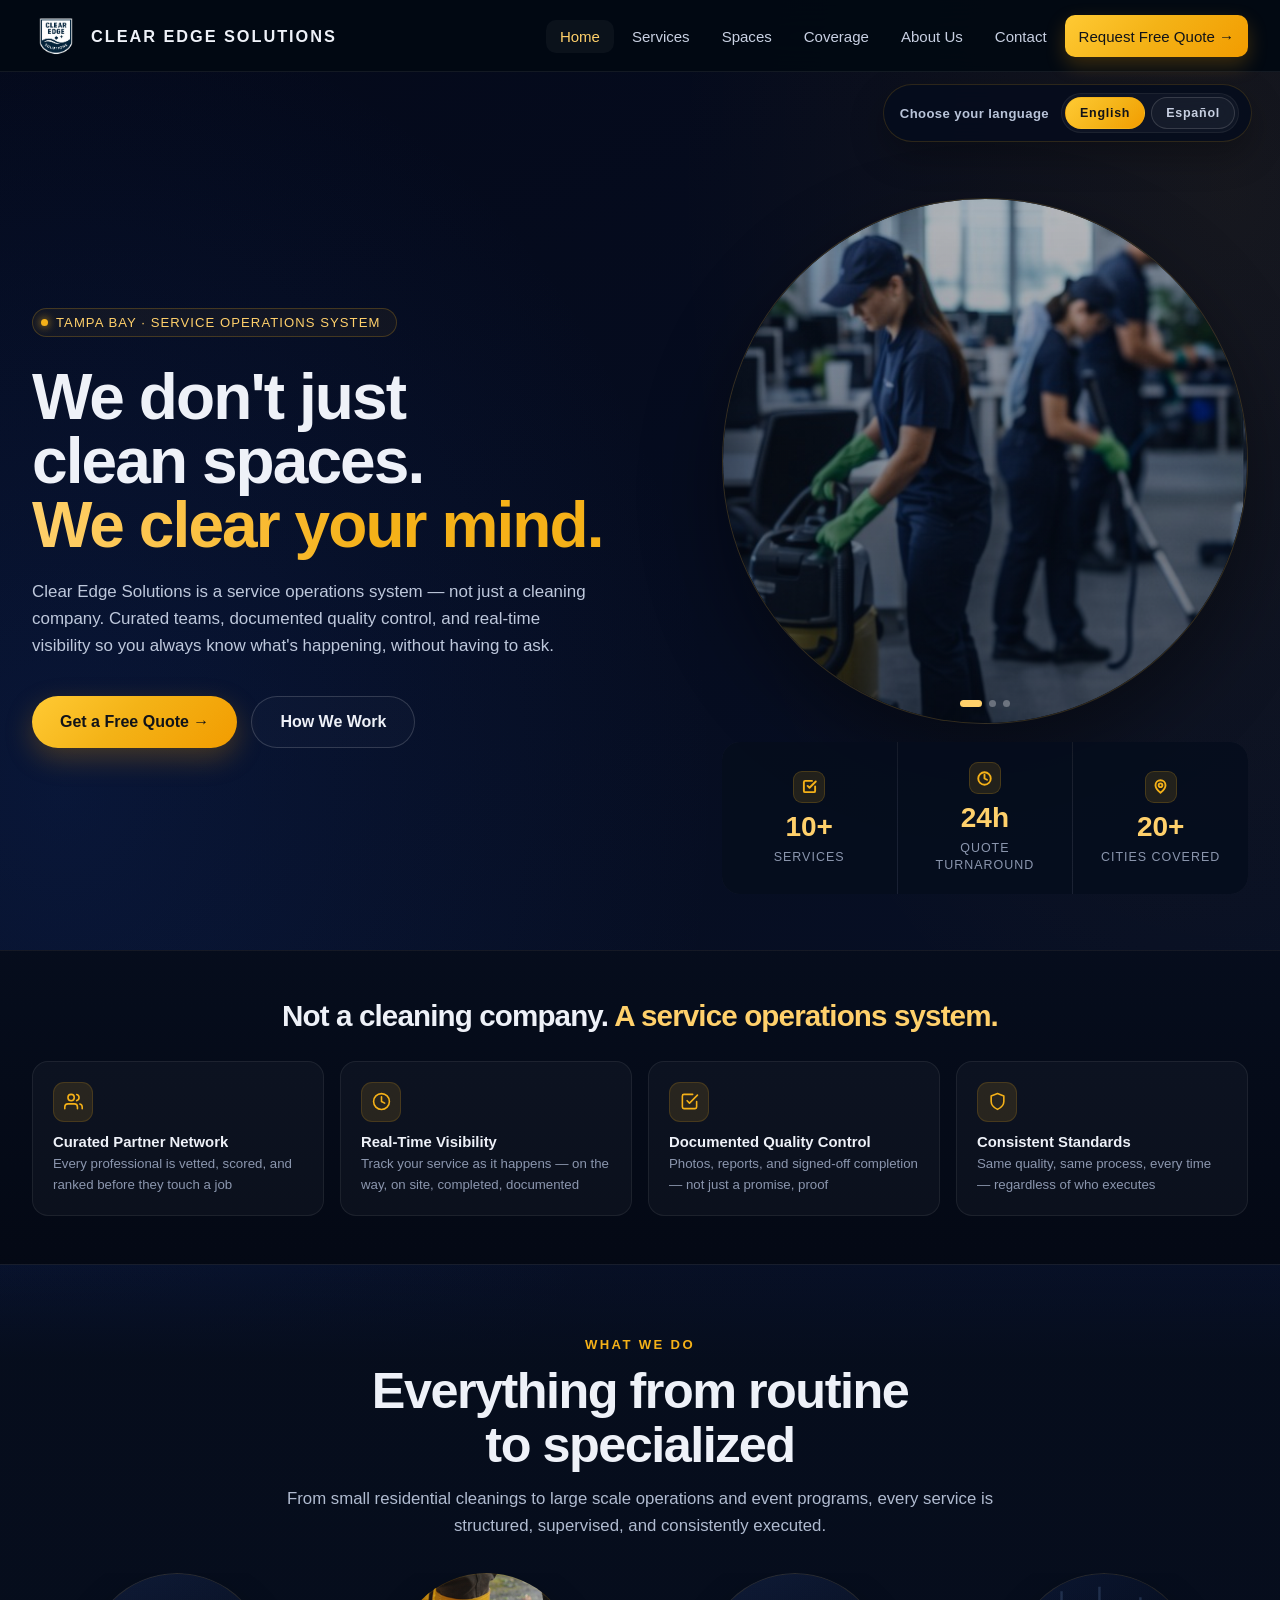
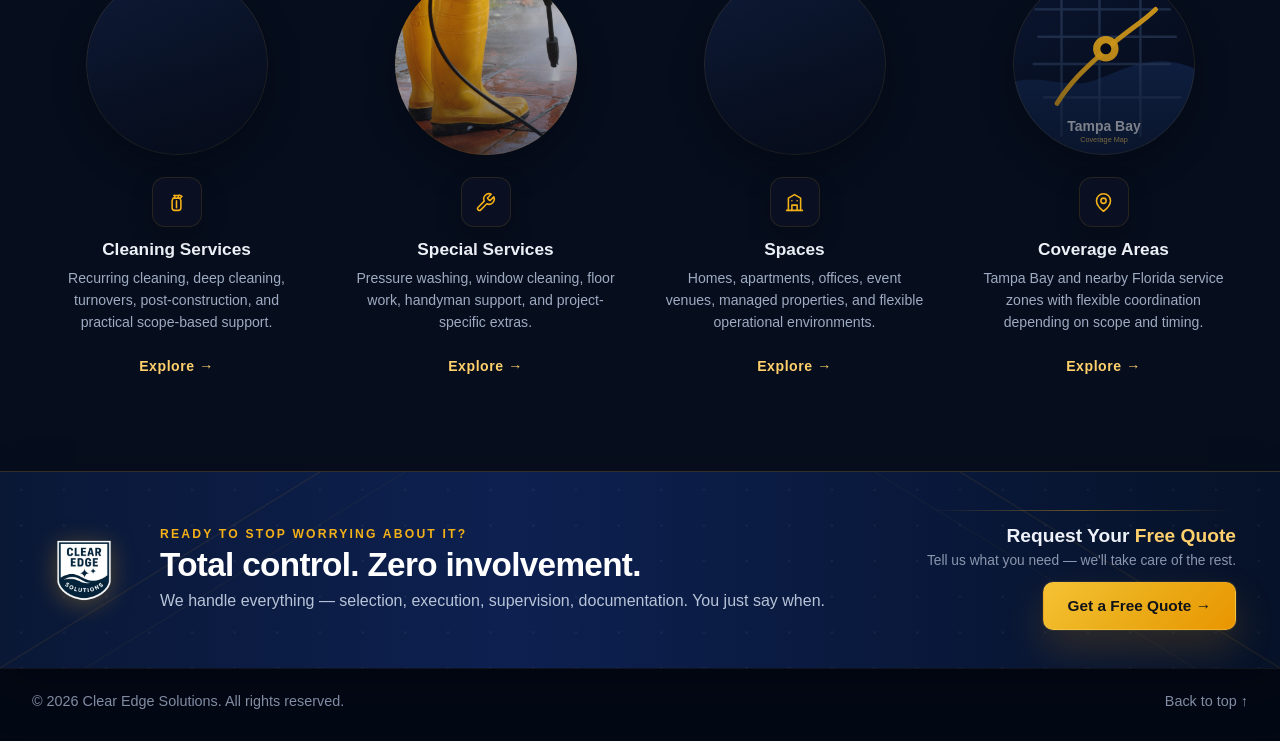
==== commit 373a6ba4: "Add files via upload" ====
--- a/index.html
+++ b/index.html
@@ -4,6 +4,9 @@
 <head>
 <meta charset="utf-8"/>
 <meta content="width=device-width, initial-scale=1.0" name="viewport"/>
+<meta http-equiv="Content-Security-Policy" content="default-src 'self'; base-uri 'self'; object-src 'none'; frame-ancestors 'none'; img-src 'self' data: https://images.unsplash.com https://www.google.com https://maps.gstatic.com https://*.googleusercontent.com; style-src 'self' 'unsafe-inline' https://fonts.googleapis.com; font-src 'self' https://fonts.gstatic.com data:; script-src 'self' 'unsafe-inline'; frame-src https://www.google.com; connect-src 'self'; form-action 'self'; upgrade-insecure-requests">
+<meta http-equiv="X-Content-Type-Options" content="nosniff">
+<meta name="referrer" content="strict-origin-when-cross-origin">
 <title>Clear Edge Solutions — Professional Cleaning in Florida</title>
 <meta content="Professional Cleaning Services in Florida. Structured systems, reliable results." name="description"/>
 <link href="logo.png" rel="icon" type="image/png"/>
@@ -5325,6 +5328,1928 @@
   .svc-thumb-circle{width:68px;height:68px;}
 }
 
+
+
+/* === SURGICAL SERVICE CARD FIXES — NO STRUCTURE CHANGE === */
+#screen-services .services-v2-sidecopy,
+#screen-services .lane-copy span,
+#screen-services .services-v2-help p,
+#screen-services .service-group-copy,
+#screen-services .services-v2-sub {
+  line-height: 1.48;
+}
+#screen-services .lane-btn {
+  align-items: center;
+  min-height: 92px;
+}
+#screen-services .lane-copy span {
+  font-size: .88rem;
+}
+#screen-services .services-v2-help {
+  padding: 18px;
+}
+#screen-services .services-v2-help h3 {
+  margin-bottom: 6px;
+}
+#screen-services .service-group-grid {
+  grid-template-columns: repeat(2, minmax(260px, 1fr));
+  align-items: stretch;
+}
+#screen-services .service-tile {
+  min-height: 330px;
+  height: 100%;
+  display: flex;
+  flex-direction: column;
+  padding: 22px;
+}
+#screen-services .service-tile p {
+  margin-bottom: 18px;
+  line-height: 1.58;
+}
+#screen-services .service-tile-link {
+  position: static;
+  left: auto;
+  right: auto;
+  bottom: auto;
+  margin-top: auto;
+  width: 100%;
+}
+@media (max-width: 760px){
+  #screen-services .service-group-grid{ grid-template-columns: 1fr; }
+  #screen-services .service-tile{ min-height: 300px; }
+}
+
+
+/* === SURGICAL UPDATE — SERVICES 3 PER ROW + COMPACT ABOUT DIFFERENCE === */
+@media (min-width: 901px){
+  #screen-services .service-group-grid,
+  #screen-services .services-v2-grid{
+    grid-template-columns: repeat(3, minmax(0, 1fr)) !important;
+  }
+  #screen-services .service-tile{
+    min-height: 315px;
+  }
+}
+
+/* Keep About Us difference block lighter and proportional to the section */
+#screen-why .why-grid-top{
+  gap: 16px;
+  margin-bottom: 16px;
+}
+#screen-why .why-card{
+  padding: 26px 28px;
+  border-radius: 22px;
+}
+#screen-why .why-card-wide{
+  padding: 28px 30px;
+  border-radius: 22px;
+  gap: 26px;
+}
+#screen-why .why-icon{
+  width: 44px;
+  height: 44px;
+  border-radius: 14px;
+  margin-bottom: 14px;
+}
+#screen-why .why-icon svg{
+  width: 20px;
+  height: 20px;
+}
+#screen-why .why-card h3,
+#screen-why .why-card-wide h3{
+  font-size: 1.08rem;
+  margin-bottom: 8px;
+}
+#screen-why .why-card p,
+#screen-why .why-card-wide p{
+  font-size: .92rem;
+  line-height: 1.55;
+}
+#screen-why .why-feat-stats{
+  gap: 10px;
+}
+#screen-why .feat-stat{
+  padding: 14px 16px;
+  border-radius: 14px;
+}
+#screen-why .feat-stat-num{
+  font-size: 1.62rem;
+}
+#screen-why .feat-stat-label{
+  font-size: .74rem;
+}
+@media (max-width: 900px){
+  #screen-services .service-group-grid,
+  #screen-services .services-v2-grid{
+    grid-template-columns: repeat(2, minmax(0, 1fr)) !important;
+  }
+}
+@media (max-width: 640px){
+  #screen-services .service-group-grid,
+  #screen-services .services-v2-grid{
+    grid-template-columns: 1fr !important;
+  }
+  #screen-why .why-grid-top,
+  #screen-why .why-card-wide{
+    grid-template-columns: 1fr;
+  }
+}
+
+
+/* --- Quote section surgical layout adjustment --- */
+.quote-choice-overview{background:linear-gradient(160deg,rgba(11,19,44,.98) 0%,rgba(6,12,26,.98) 100%);border:1px solid rgba(255,255,255,.06);border-radius:28px;padding:28px 30px;margin:0 0 24px;box-shadow:0 18px 44px rgba(0,0,0,.20)}
+.quote-choice-overview h3{font-family:'Syne',sans-serif;font-weight:700;font-size:1.35rem;margin-bottom:8px;letter-spacing:-.02em}
+.quote-choice-overview .ql-sub{font-size:.96rem;color:#aeb9ce;line-height:1.62;margin-bottom:18px;max-width:900px}
+.quote-paths-top{display:grid;grid-template-columns:repeat(2,minmax(0,1fr));gap:14px;margin:0 0 16px}
+.quote-choice-overview .quote-path-card{background:rgba(255,255,255,.03);border:1px solid rgba(255,255,255,.07);border-radius:18px;padding:18px 18px 16px}
+.quote-choice-overview .quote-path-card strong{display:block;font-family:'Syne',sans-serif;font-size:1rem;margin-bottom:7px;color:#eef1f8}
+.quote-choice-overview .quote-path-card p,.quote-choice-overview .quote-path-card li{color:#aeb9ce;font-size:.91rem;line-height:1.5}
+.quote-choice-overview .quote-path-card ul{margin:10px 0 0 18px}
+.quote-choice-overview .quote-note{color:#d8c99f;font-size:.92rem;line-height:1.55;padding:12px 14px;border-radius:14px;background:rgba(245,177,24,.08);border:1px solid rgba(245,177,24,.16)}
+.quote-left>.contact-block{border-top:none;padding-top:0}
+@media(max-width:760px){.quote-paths-top{grid-template-columns:1fr}.quote-choice-overview{padding:22px 18px}}
+/* Surgical quote alignment arrows */
+.quote-choice-overview { margin-bottom: 6px; }
+.quote-bridge-arrows {
+  display: grid;
+  grid-template-columns: repeat(2, minmax(0, 1fr));
+  gap: 36px;
+  margin-top: 4px;
+  margin-bottom: -18px;
+  pointer-events: none;
+}
+.quote-down-arrow {
+  width: 100%;
+  height: 92px;
+  display: flex;
+  align-items: flex-start;
+  justify-content: center;
+  color: var(--gold-soft);
+  font-family: 'Syne', sans-serif;
+  font-size: 4.6rem;
+  line-height: 0.85;
+  text-shadow: 0 10px 24px rgba(245,177,24,0.28);
+}
+.quote-mini-banner { margin: 0 0 14px; }
+@media(max-width:760px){
+  .quote-bridge-arrows { grid-template-columns: 1fr; gap: 8px; margin-bottom: 10px; }
+  .quote-down-arrow { height: 54px; font-size: 3.2rem; }
+  .quote-down-arrow:nth-child(2){ display:none; }
+}
+
+
+
+
+/* === SURGICAL UPDATE — requested alignment refinements === */
+#screen-services .services-selected-row{
+  display:flex;
+  align-items:center;
+  gap:12px;
+  flex-wrap:wrap;
+  margin-bottom:8px;
+}
+#screen-services .services-render-shell{padding-top:28px;}
+#screen-services .services-render-meta{display:none !important;}
+@media (min-width: 901px){
+  #screen-services .service-group-grid{
+    grid-template-columns:repeat(3,minmax(0,1fr)) !important;
+  }
+}
+#screen-why .why-bubble-row{
+  display:grid;
+  grid-template-columns:repeat(3,minmax(0,1fr));
+  gap:18px;
+  align-items:stretch;
+}
+#screen-why .why-bubble-row .why-grid-top{
+  display:contents;
+}
+#screen-why .why-bubble-row .why-card,
+#screen-why .why-bubble-row .why-card-wide{
+  min-height:245px;
+  padding:26px 24px;
+  border-radius:999px 999px 34px 34px;
+  display:flex;
+  flex-direction:column;
+  justify-content:flex-start;
+  background:radial-gradient(circle at 50% 0%, rgba(245,177,24,.075), rgba(9,16,38,.98) 34%, rgba(5,10,22,.98) 100%);
+  border:1px solid rgba(245,177,24,.12);
+}
+#screen-why .why-bubble-row .why-card-wide{
+  grid-template-columns:1fr;
+  gap:16px;
+}
+#screen-why .why-bubble-row .why-feat-stats{
+  grid-template-columns:repeat(2,minmax(0,1fr));
+  gap:8px;
+  margin-top:auto;
+}
+#screen-why .why-bubble-row .feat-stat{
+  padding:10px 12px;
+  border-radius:18px;
+}
+#screen-why .why-bubble-row .feat-stat-num{font-size:1.32rem;}
+#screen-why .why-bubble-row .feat-stat-label{font-size:.68rem;}
+@media (max-width: 980px){
+  #screen-why .why-bubble-row{grid-template-columns:1fr;}
+  #screen-why .why-bubble-row .why-grid-top{display:grid;grid-template-columns:1fr;gap:16px;}
+  #screen-why .why-bubble-row .why-card,
+  #screen-why .why-bubble-row .why-card-wide{border-radius:24px;min-height:auto;}
+}
+@media (min-width: 901px){
+  #screen-quote .quote-choice-overview{
+    padding-left:0;
+    padding-right:0;
+    background:transparent;
+    border:none;
+    box-shadow:none;
+  }
+  #screen-quote .quote-paths-top,
+  #screen-quote .quote-bridge-arrows,
+  #screen-quote .quote-cols{
+    display:grid;
+    grid-template-columns:0.88fr 1.12fr;
+    gap:32px;
+  }
+}
+
+
+
+/* === Surgical final refinements: service menu visuals, thumbnails, about layout, quote arrows === */
+#screen-services .services-v2-sidebar{
+  overflow:hidden;
+  position:sticky;
+}
+#screen-services .services-v2-sidebar::before{
+  content:'';
+  position:absolute;
+  left:22px;
+  top:112px;
+  bottom:150px;
+  width:1px;
+  background:linear-gradient(180deg, rgba(245,177,24,.55), rgba(245,177,24,.08));
+  opacity:.75;
+}
+#screen-services .services-v2-sidebar-head{
+  position:relative;
+  padding:16px 16px 14px;
+  border-radius:22px;
+  background:rgba(245,177,24,.055);
+  border:1px solid rgba(245,177,24,.13);
+  margin-bottom:12px;
+}
+#screen-services .services-v2-sidebar-head::after{
+  content:'Select one path below';
+  display:inline-flex;
+  margin-top:10px;
+  padding:6px 10px;
+  border-radius:999px;
+  background:rgba(255,255,255,.04);
+  color:#d9e2f2;
+  font-size:.74rem;
+  font-weight:700;
+  letter-spacing:.05em;
+  text-transform:uppercase;
+}
+#screen-services .lane-btn{
+  position:relative;
+  isolation:isolate;
+  padding-right:44px;
+}
+#screen-services .lane-btn::after{
+  content:'→';
+  position:absolute;
+  right:18px;
+  top:50%;
+  transform:translateY(-50%);
+  color:rgba(245,177,24,.45);
+  font-family:'Syne',sans-serif;
+  font-weight:800;
+  transition:transform .22s ease, color .22s ease;
+}
+#screen-services .lane-btn:hover::after,
+#screen-services .lane-btn.active::after{
+  transform:translate(4px,-50%);
+  color:var(--gold-soft);
+}
+#screen-services .lane-btn.active .lane-num{
+  background:linear-gradient(135deg,#ffca34 0%,#f4b317 55%,#f29c00 100%);
+  color:#111318;
+  box-shadow:0 10px 22px rgba(245,177,24,.22);
+}
+#screen-services .svc-thumb-circle{
+  overflow:hidden;
+  background:linear-gradient(160deg, rgba(245,177,24,.12), rgba(255,255,255,.035));
+}
+#screen-services .svc-thumb-circle img{
+  width:100%;
+  height:100%;
+  object-fit:cover;
+  display:block;
+}
+#screen-quote .quote-choice-overview{margin-bottom:10px;}
+#screen-quote .quote-paths-top{margin-bottom:8px;}
+#screen-quote .quote-bridge-arrows{
+  margin-top:0;
+  margin-bottom:8px;
+  gap:32px;
+}
+#screen-quote .quote-down-arrow{
+  height:48px;
+  align-items:center;
+  font-size:2.95rem;
+  line-height:1;
+  text-shadow:0 7px 16px rgba(245,177,24,.22);
+}
+#screen-why .about-section{
+  gap:24px;
+}
+#screen-why .about-main-card{
+  background:transparent;
+  box-shadow:none;
+  border:0;
+  border-radius:0;
+  overflow:visible;
+}
+#screen-why .about-main-deco{display:none;}
+#screen-why .about-main-content{
+  padding:8px 0 10px;
+  max-width:860px;
+}
+#screen-why .about-mv-grid{
+  grid-template-columns:repeat(3,minmax(0,1fr));
+  gap:18px;
+}
+#screen-why .about-mv-card{
+  min-height:270px;
+  padding:26px 24px;
+  border-radius:34px;
+  background:radial-gradient(circle at 24px 0, rgba(245,177,24,.11), rgba(9,16,38,.86) 38%, rgba(5,10,22,.96) 100%);
+  border:1px solid rgba(245,177,24,.13);
+  box-shadow:0 18px 42px rgba(0,0,0,.22);
+  display:flex;
+  flex-direction:column;
+}
+#screen-why .about-mv-card .mv-divider{margin-top:auto;}
+#screen-why .approach-card{background:radial-gradient(circle at 24px 0, rgba(26,74,180,.16), rgba(9,16,38,.9) 38%, rgba(5,10,22,.96) 100%);}
+@media(max-width:980px){
+  #screen-why .about-mv-grid{grid-template-columns:1fr;}
+  #screen-why .about-mv-card{min-height:auto;}
+}
+@media(max-width:760px){
+  #screen-services .services-v2-sidebar::before{display:none;}
+  #screen-quote .quote-bridge-arrows{margin-bottom:4px;}
+  #screen-quote .quote-down-arrow{height:42px;font-size:2.55rem;}
+}
+
+
+
+/* === MICRO-FIX: Services sidebar clarity + quote arrow spacing === */
+#screen-services .services-v2-sidebar-head{
+  background:linear-gradient(160deg, rgba(245,177,24,.075), rgba(255,255,255,.025));
+}
+#screen-services .lane-btn{
+  background:linear-gradient(160deg, rgba(255,255,255,.035), rgba(255,255,255,.014));
+  border-color:rgba(255,255,255,.085);
+}
+#screen-services .lane-btn .lane-num{
+  position:relative;
+  font-size:0;
+}
+#screen-services .lane-btn:nth-of-type(1) .lane-num::before{content:'✦';font-size:1rem;}
+#screen-services .lane-btn:nth-of-type(2) .lane-num::before{content:'◆';font-size:.95rem;}
+#screen-services .lane-btn:nth-of-type(3) .lane-num::before{content:'☰';font-size:.95rem;}
+#screen-services .lane-btn.active{
+  box-shadow:0 16px 32px rgba(0,0,0,.24), 0 0 0 1px rgba(245,177,24,.18) inset;
+}
+#screen-services .svc-thumb-circle{
+  background:radial-gradient(circle at 30% 25%, rgba(245,177,24,.20), rgba(10,18,42,.96) 58%, rgba(5,10,22,.98));
+}
+#screen-quote .quote-paths-top{margin-bottom:8px;}
+#screen-quote .quote-choice-overview{padding-bottom:18px;margin-bottom:18px;}
+#screen-quote .quote-bridge-arrows{margin:6px 0 0;gap:32px;}
+#screen-quote .quote-down-arrow{height:34px;font-size:2.25rem;line-height:.9;transform:translateY(4px);}
+@media(max-width:760px){#screen-quote .quote-down-arrow{height:30px;font-size:2rem;}}
+
+
+
+/* === FINAL SURGICAL PATCH — requested only === */
+/* Services left selector: larger centered icon and no vertical gold divider */
+#screen-services .services-v2-sidebar::before { display: none !important; }
+#screen-services .lane-btn { align-items: center !important; }
+#screen-services .lane-btn .lane-num {
+  width: 60px !important;
+  height: 60px !important;
+  border-radius: 20px !important;
+  display: grid !important;
+  place-items: center !important;
+  margin: 0 auto 0 0;
+  box-shadow: 0 0 0 6px rgba(245,177,24,.045);
+}
+#screen-services .lane-btn .lane-num::before { font-size: 1.32rem !important; line-height: 1; }
+#screen-services .lane-btn:nth-of-type(2) .lane-num::before { font-size: 1.22rem !important; }
+#screen-services .lane-btn:nth-of-type(3) .lane-num::before { font-size: 1.22rem !important; }
+#screen-services .services-v2-sidebar-head { text-align: center; }
+#screen-services .services-v2-sidecopy { max-width: 245px; margin-left:auto; margin-right:auto; }
+
+/* Services group titles: centered divider/pill treatment above each row */
+#screen-services .service-group-head {
+  display: flex !important;
+  align-items: center !important;
+  justify-content: center !important;
+  gap: 14px !important;
+  margin: 8px 0 16px !important;
+  text-align: center !important;
+}
+#screen-services .service-group-head::before,
+#screen-services .service-group-head::after {
+  content: '';
+  height: 1px;
+  flex: 1 1 80px;
+  background: linear-gradient(90deg, transparent, rgba(245,177,24,.28));
+}
+#screen-services .service-group-head::after { background: linear-gradient(90deg, rgba(245,177,24,.28), transparent); }
+#screen-services .service-group-title {
+  display: inline-flex;
+  align-items: center;
+  justify-content: center;
+  min-height: 34px;
+  padding: 7px 14px;
+  border-radius: 999px;
+  background: rgba(245,177,24,.08);
+  border: 1px solid rgba(245,177,24,.18);
+  color: var(--gold-soft);
+  font-size: .82rem !important;
+  font-weight: 800;
+  letter-spacing: .08em;
+  text-transform: uppercase;
+  white-space: nowrap;
+}
+#screen-services .service-group-copy { display: none !important; }
+
+/* About Us: center the intro copy, remove stats blocks, make the three difference cards symmetrical */
+#screen-why .about-main-content {
+  max-width: 920px !important;
+  margin: 0 auto !important;
+  text-align: center !important;
+}
+#screen-why .about-label { justify-content: center !important; }
+#screen-why .about-main-body p { margin-left: auto !important; margin-right: auto !important; }
+#screen-why .why-bubble-row {
+  grid-template-columns: 1fr !important;
+  gap: 16px !important;
+}
+#screen-why .why-bubble-row .why-grid-top {
+  display: grid !important;
+  grid-template-columns: repeat(3, minmax(0, 1fr)) !important;
+  gap: 16px !important;
+}
+#screen-why .why-bubble-row .why-card-wide {
+  display: block !important;
+  min-height: 230px !important;
+}
+#screen-why .why-bubble-row .why-card-wide > div:first-child { height: 100%; }
+#screen-why .why-bubble-row .why-feat-stats { display: none !important; }
+#screen-why .why-bubble-row .why-card,
+#screen-why .why-bubble-row .why-card-wide {
+  min-height: 230px !important;
+  padding: 24px 24px !important;
+}
+@media (min-width: 981px) {
+  #screen-why .why-bubble-row .why-card-wide { grid-column: auto !important; }
+  #screen-why .why-bubble-row { display:block !important; }
+  #screen-why .why-bubble-row .why-grid-top::after {
+    content: '';
+    display: block;
+  }
+  #screen-why .why-bubble-row .why-card-wide { grid-column: auto !important; }
+}
+@media (min-width: 981px) {
+  #screen-why .why-bubble-row { display: grid !important; grid-template-columns: 1fr !important; }
+  #screen-why .why-bubble-row .why-grid-top { grid-template-columns: repeat(2, minmax(0, 1fr)) !important; }
+  #screen-why .why-bubble-row .why-card-wide { max-width: none; }
+}
+/* Instead of leaving the third card separated, use visual symmetry by matching width and no stat panel */
+@media (min-width: 1180px) {
+  #screen-why .why-bubble-row { grid-template-columns: repeat(3, minmax(0, 1fr)) !important; align-items: stretch; }
+  #screen-why .why-bubble-row .why-grid-top { display: contents !important; }
+  #screen-why .why-bubble-row .why-card-wide { grid-column: auto !important; }
+}
+@media (max-width: 1179px) {
+  #screen-why .why-bubble-row .why-grid-top { grid-template-columns: 1fr 1fr !important; }
+}
+@media (max-width: 760px) {
+  #screen-why .why-bubble-row .why-grid-top { grid-template-columns: 1fr !important; }
+}
+
+/* Remove the thin divider line above the five How It Works boxes */
+#screen-why .our-difference-title::before { display: none !important; }
+#screen-why .how-it-works-wrap { border-top: 0 !important; padding-top: 0 !important; margin-top: 18px !important; }
+
+/* Request quote: pull section upward, tighten spacing symmetrically, keep arrows centered between boxes */
+#screen-quote .quote-layout { padding-top: 34px !important; }
+#screen-quote .quote-header { margin-bottom: 24px !important; }
+#screen-quote .quote-choice-overview { padding-top: 0 !important; padding-bottom: 8px !important; margin-bottom: 8px !important; }
+#screen-quote .quote-paths-top { margin-bottom: 6px !important; }
+#screen-quote .quote-bridge-arrows { margin: 4px 0 6px !important; gap: 32px !important; }
+#screen-quote .quote-down-arrow {
+  height: 30px !important;
+  font-size: 2rem !important;
+  line-height: 1 !important;
+  align-items: center !important;
+  transform: none !important;
+}
+#screen-quote .quote-cols { margin-top: 0 !important; }
+#screen-quote .quote-left,
+#screen-quote .quote-form-box { padding-top: 28px !important; }
+@media (max-width:760px){
+  #screen-quote .quote-layout { padding-top: 28px !important; }
+  #screen-quote .quote-header { margin-bottom: 18px !important; }
+}
+
+
+
+/* === SURGICAL PATCH — service selector icons + contact partner banner move === */
+#screen-services .lane-btn {
+  align-items: center !important;
+}
+#screen-services .lane-btn .lane-num {
+  width: 66px !important;
+  height: 66px !important;
+  border-radius: 22px !important;
+  display: grid !important;
+  place-items: center !important;
+  align-self: center !important;
+  margin: 0 !important;
+  flex: 0 0 66px !important;
+}
+#screen-services .lane-btn .lane-num::before {
+  display: grid !important;
+  place-items: center !important;
+  width: 100% !important;
+  height: 100% !important;
+  line-height: 1 !important;
+  text-align: center !important;
+}
+#screen-services .lane-btn:nth-of-type(1) .lane-num::before { content: '✦' !important; font-size: 1.55rem !important; }
+#screen-services .lane-btn:nth-of-type(2) .lane-num::before { content: '⌕' !important; font-size: 1.85rem !important; font-weight: 800 !important; transform: translateY(-1px); }
+#screen-services .lane-btn:nth-of-type(3) .lane-num::before { content: '☰' !important; font-size: 1.45rem !important; }
+#screen-services .lane-copy strong {
+  color: var(--gold-soft) !important;
+  letter-spacing: .01em;
+}
+#screen-services .lane-btn:not(.active) .lane-copy strong {
+  color: #f6d690 !important;
+}
+#screen-contact .partner-banner {
+  margin-top: 34px;
+  border-radius: var(--r-lg);
+  border: 1px solid rgba(245,177,24,0.14);
+  overflow: hidden;
+}
+
+
+
+/* === FINAL SURGICAL FIX — ABOUT US 3 CARDS IN ONE HORIZONTAL ROW === */
+@media (min-width: 901px) {
+  #screen-why .why-bubble-row {
+    display: grid !important;
+    grid-template-columns: repeat(3, minmax(0, 1fr)) !important;
+    gap: 16px !important;
+    align-items: stretch !important;
+  }
+  #screen-why .why-bubble-row .why-grid-top {
+    display: contents !important;
+  }
+  #screen-why .why-bubble-row .why-grid-top::after {
+    display: none !important;
+    content: none !important;
+  }
+  #screen-why .why-bubble-row .why-card,
+  #screen-why .why-bubble-row .why-card-wide {
+    grid-column: auto !important;
+    width: 100% !important;
+    max-width: none !important;
+    min-width: 0 !important;
+    min-height: 220px !important;
+    padding: 22px 22px !important;
+    display: flex !important;
+    flex-direction: column !important;
+    justify-content: flex-start !important;
+  }
+  #screen-why .why-bubble-row .why-card-wide > div:first-child {
+    height: auto !important;
+  }
+  #screen-why .why-bubble-row .why-feat-stats {
+    display: none !important;
+  }
+  #screen-why .why-bubble-row h3 {
+    font-size: 1.02rem !important;
+    line-height: 1.2 !important;
+    margin-bottom: 8px !important;
+  }
+  #screen-why .why-bubble-row p {
+    font-size: 0.88rem !important;
+    line-height: 1.48 !important;
+  }
+}
+@media (max-width: 900px) {
+  #screen-why .why-bubble-row {
+    display: grid !important;
+    grid-template-columns: 1fr !important;
+    gap: 16px !important;
+  }
+  #screen-why .why-bubble-row .why-grid-top {
+    display: grid !important;
+    grid-template-columns: 1fr !important;
+    gap: 16px !important;
+  }
+}
+
+
+/* CLEAR EDGE RESPONSIVE WEB VERSION — CSS-ONLY OVERRIDES */
+@media (max-width: 1180px) {
+  .container { width: min(100% - 32px, var(--max)); }
+  .nav-links button { padding: 8px 10px; font-size: 0.88rem; }
+  .nav-cta { padding: 0 16px; }
+  .home-hero { gap: 34px; }
+}
+@media (max-width: 980px) {
+  :root { --nav-h: 68px; }
+  .container { width: calc(100% - 28px); }
+  .nav-links, .nav-cta { display: none; }
+  .mobile-menu-toggle { display: inline-flex; }
+  .brand-name { font-size: 0.86rem; letter-spacing: 0.09em; max-width: 210px; overflow: hidden; text-overflow: ellipsis; }
+  .brand img { width: 44px; height: 44px; }
+  .home-hero { grid-template-columns: 1fr; min-height: auto; padding: 34px 0 42px; gap: 30px; }
+  .home-hero > div:first-child { text-align: center; display: flex; flex-direction: column; align-items: center; }
+  .hero-sub { max-width: 640px; }
+  .hero-actions { justify-content: center; }
+  .hero-visual-frame { max-width: 720px; width: 100%; margin: 0 auto; }
+  .hero-stats, .preview-grid, .contact-cols, .areas-grid, .about-mv-grid, .quote-cols, .partner-inner, .why-card-wide, .services-intro-card, .partner-app-shell { grid-template-columns: 1fr; }
+  .areas-grid { gap: 28px; margin-top: 28px; }
+  .map-embed { aspect-ratio: 16/10; }
+  .why-grid-top { grid-template-columns: 1fr; }
+  .services-layout, .areas-layout, .why-layout, .quote-layout, .contact-layout, .partner-app-layout { padding: 38px 0 58px; }
+  .services-intro-card, .services-panel-wrap, .services-render-shell, .quote-form-box, .quote-left, .contact-form-box, .contact-info-box, .about-main-content, .why-card, .why-card-wide { padding: 24px 20px; }
+  .service-group-grid, .tab-panel.active, #tab-cleaning.active { grid-template-columns: repeat(2, minmax(0, 1fr)); }
+  .svc-card { min-height: 220px; padding: 22px 18px; }
+}
+@media (max-width: 760px) {
+  .container { width: calc(100% - 24px); }
+  .section-heading { font-size: clamp(1.75rem, 8vw, 2.35rem); }
+  .section-sub { font-size: 0.98rem; margin-bottom: 26px; }
+  .hero-h1 { font-size: clamp(2.15rem, 11vw, 3.15rem); }
+  .hero-sub { font-size: 0.97rem; margin-bottom: 24px; }
+  .hero-actions, .hero-actions .btn-gold, .hero-actions .btn-outline { width: 100%; }
+  .hero-stats, .preview-grid, .services-tabs, .service-group-grid, .tab-panel.active, #tab-cleaning.active, .form-grid, .choice-cards, .partner-check-grid, .service-card-grid, .quote-check-grid, .why-feat-stats { grid-template-columns: 1fr; }
+  .stat-item { min-height: 96px; padding: 18px 14px; }
+  .home-preview-band { padding: 48px 0 54px; }
+  .tab-btn { min-height: auto; padding: 18px; border-radius: 20px; }
+  .svc-card { min-height: auto; display: flex; flex-direction: column; }
+  .svc-price-tag { margin-top: auto; width: fit-content; }
+  .cities-grid { grid-template-columns: repeat(2, minmax(0, 1fr)); }
+  .about-main-card, .about-mv-card, .why-card, .why-card-wide, .quote-left, .quote-form-box, .contact-info-box, .contact-form-box, .services-intro-card, .services-panel-wrap, .services-render-shell { border-radius: 22px; }
+  .about-main-heading { font-size: 1.65rem; }
+  .about-main-body p { font-size: 0.98rem; line-height: 1.62; }
+  .why-header, .quote-header, .contact-header, .services-header, .partner-app-header { margin-bottom: 30px; }
+  .quote-nav-actions, .partner-app-actions { flex-direction: column-reverse; }
+  .quote-nav-actions .btn-gold, .quote-nav-actions .btn-outline, .partner-app-actions .btn-gold, .partner-app-actions .btn-outline, .form-submit, .mobile-quote-btn { width: 100%; }
+  .banner-content { grid-template-columns: 1fr; text-align: center; justify-items: center; padding: 24px 18px; }
+  .banner-cta-wrap { text-align: center; }
+  .banner-cta-text { white-space: normal; }
+  .contact-logo img { width: 104px; height: 104px; }
+  .footer-inner { flex-direction: column; justify-content: center; text-align: center; gap: 8px; }
+}
+@media (max-width: 520px) {
+  :root { --nav-h: 64px; }
+  .container { width: calc(100% - 20px); }
+  .brand img { width: 40px; height: 40px; }
+  .brand-name { font-size: 0.78rem; max-width: 170px; }
+  .mobile-menu-toggle { width: 40px; height: 40px; }
+  .home-hero { padding-top: 26px; }
+  .hero-visual-frame { border-radius: 22px; }
+  .btn-gold, .btn-outline { min-height: 48px; height: auto; padding: 13px 18px; white-space: normal; text-align: center; }
+  .services-layout, .areas-layout, .why-layout, .quote-layout, .contact-layout, .partner-app-layout { padding: 30px 0 46px; }
+  .services-intro-copy h2 { font-size: 1.78rem; }
+  .svc-card-top { align-items: flex-start; }
+  .svc-icon { width: 42px; height: 42px; }
+  .svc-card h3 { font-size: 1.02rem; }
+  .svc-card p { font-size: 0.9rem; line-height: 1.55; }
+  .city-chip { font-size: 0.8rem; padding: 8px 7px; }
+  .map-embed { aspect-ratio: 1 / 1; }
+  .modal-card { width: calc(100% - 24px); padding: 38px 22px 28px; border-radius: 22px; }
+}
+
+/* MOBILE-ONLY UX REFINEMENTS — DO NOT AFFECT DESKTOP */
+@media (max-width: 760px) {
+  #screen-home .home-hero { display:flex !important; flex-direction:column !important; gap:0 !important; padding-top:22px !important; padding-bottom:26px !important; min-height:auto !important; }
+  #screen-home .home-hero-copy { position:relative !important; z-index:3 !important; text-align:center !important; margin-bottom:-28px !important; padding:0 2px !important; }
+  #screen-home .hero-badge { margin-bottom:16px !important; }
+  #screen-home .hero-h1 { font-size:clamp(2.15rem,12vw,3.15rem) !important; line-height:.93 !important; margin-bottom:12px !important; }
+  #screen-home .hero-sub { font-size:.92rem !important; line-height:1.52 !important; margin:0 auto 18px !important; max-width:92vw !important; }
+  #screen-home .hero-actions { justify-content:center !important; gap:10px !important; margin-bottom:0 !important; }
+  #screen-home .home-hero > div:last-child { width:100% !important; margin-top:0 !important; }
+  #screen-home .hero-visual-frame { width:100% !important; min-height:250px !important; aspect-ratio:1/.72 !important; border-radius:28px !important; opacity:.95 !important; }
+  #screen-home .hero-stats { grid-template-columns:repeat(3,minmax(0,1fr)) !important; gap:1px !important; margin-top:10px !important; }
+  #screen-home .stat-item { min-height:82px !important; padding:12px 8px !important; gap:5px !important; }
+  #screen-home .stat-icon { width:26px !important; height:26px !important; border-radius:8px !important; }
+  #screen-home .stat-icon svg { width:13px !important; height:13px !important; }
+  #screen-home .stat-num { font-size:1.28rem !important; }
+  #screen-home .stat-label { font-size:.62rem !important; line-height:1.18 !important; letter-spacing:.05em !important; }
+  #screen-home .home-preview-band { padding-top:42px !important; padding-bottom:46px !important; }
+  #screen-home .preview-grid { grid-template-columns:repeat(2,minmax(0,1fr)) !important; gap:12px !important; }
+  #screen-home .preview-card { padding:14px 12px 16px !important; border:1px solid rgba(255,255,255,.08) !important; border-radius:20px !important; background:linear-gradient(160deg,rgba(9,16,38,.96),rgba(5,10,22,.96)) !important; box-shadow:0 12px 30px rgba(0,0,0,.2) !important; min-height:210px !important; }
+  #screen-home .preview-card.preview-card-circle .preview-photo, #screen-home .preview-photo { width:86px !important; height:86px !important; border-radius:50% !important; margin:0 auto 10px !important; }
+  #screen-home .preview-icon { width:34px !important; height:34px !important; margin:-30px auto 10px !important; position:relative !important; z-index:2 !important; }
+  #screen-home .preview-card h3 { font-size:.92rem !important; text-align:center !important; }
+  #screen-home .preview-card p { font-size:.77rem !important; line-height:1.38 !important; text-align:center !important; }
+  #screen-home .preview-explore { margin-top:6px !important; font-size:.76rem !important; }
+  #screen-services .services-v2-layout { padding-top:26px !important; }
+  #screen-services .services-v2-shell { display:grid !important; grid-template-columns:1fr !important; gap:18px !important; }
+  #screen-services .services-v2-sidebar { padding:18px !important; border-radius:24px !important; }
+  #screen-services .services-v2-sidebar-head { margin-bottom:12px !important; }
+  #screen-services .services-v2-sidecopy { font-size:.86rem !important; line-height:1.45 !important; }
+  #screen-services .lane-btn { min-height:72px !important; padding:12px !important; border-radius:18px !important; }
+  #screen-services .lane-copy strong { font-size:.94rem !important; }
+  #screen-services .lane-copy span { font-size:.76rem !important; line-height:1.35 !important; }
+  #screen-services .services-v2-main { scroll-margin-top:90px !important; }
+  #screen-services .services-v2-head { margin-bottom:14px !important; }
+  #screen-services .services-v2-title { font-size:1.55rem !important; line-height:1.05 !important; margin-bottom:8px !important; }
+  #screen-services .services-v2-sub { font-size:.88rem !important; line-height:1.45 !important; margin-bottom:14px !important; }
+  #screen-services .services-render-shell { padding:18px !important; border-radius:24px !important; }
+  #screen-services .service-group { gap:10px !important; }
+  #screen-services .service-group-grid { grid-template-columns:1fr !important; gap:12px !important; }
+  #screen-services .service-tile { min-height:0 !important; display:grid !important; grid-template-columns:76px 1fr !important; column-gap:12px !important; align-items:center !important; padding:14px !important; border-radius:20px !important; }
+  #screen-services .service-tile-top { grid-column:1/-1 !important; display:grid !important; grid-template-columns:76px 1fr !important; gap:12px !important; align-items:center !important; margin-bottom:8px !important; }
+  #screen-services .svc-thumb-circle { width:76px !important; height:76px !important; margin:0 !important; }
+  #screen-services .service-tile h3 { font-size:.98rem !important; line-height:1.15 !important; margin:0 !important; }
+  #screen-services .service-tile p { grid-column:1/-1 !important; font-size:.8rem !important; line-height:1.38 !important; margin:4px 0 8px !important; }
+  #screen-services .service-tile-link { grid-column:1/-1 !important; margin-top:0 !important; }
+  #screen-service-detail .detail-layout { padding-top:22px !important; padding-bottom:36px !important; }
+  #screen-service-detail .detail-back { margin-bottom:12px !important; }
+  #screen-service-detail .detail-title-band { padding:18px !important; margin-bottom:14px !important; border-radius:22px !important; }
+  #screen-service-detail .detail-title { font-size:1.82rem !important; line-height:1.02 !important; margin-bottom:8px !important; }
+  #screen-service-detail .detail-sub { font-size:.9rem !important; line-height:1.45 !important; }
+  #screen-service-detail .detail-hero-corrected { gap:14px !important; }
+  #screen-service-detail .detail-right-stack { display:contents !important; }
+  #screen-service-detail .detail-side-corrected { min-height:210px !important; border-radius:24px !important; order:-1 !important; }
+  #screen-service-detail .detail-service-img { min-height:210px !important; }
+  #screen-service-detail .detail-side-overlay { left:14px !important; right:14px !important; bottom:14px !important; padding:14px !important; border-radius:18px !important; background:rgba(4,9,20,.68) !important; backdrop-filter:blur(10px) !important; }
+  #screen-service-detail .detail-side-overlay h3 { font-size:.98rem !important; margin-bottom:4px !important; }
+  #screen-service-detail .detail-side-overlay p { font-size:.78rem !important; line-height:1.35 !important; }
+  #screen-service-detail .detail-main-corrected, #screen-service-detail .detail-contact-below-photo, #screen-service-detail .detail-coverage-inside, #screen-service-detail .availability-card { padding:16px !important; border-radius:22px !important; }
+  #screen-service-detail .detail-points { display:grid !important; grid-template-columns:repeat(2,minmax(0,1fr)) !important; gap:8px !important; }
+  #screen-service-detail .detail-point { padding:9px !important; font-size:.78rem !important; line-height:1.25 !important; }
+  #screen-service-detail .detail-availability-grid { display:grid !important; gap:12px !important; }
+  #screen-service-detail .detail-coverage-map { max-height:170px !important; overflow:hidden !important; border-radius:16px !important; }
+  #screen-service-detail .availability-list { display:flex !important; flex-wrap:wrap !important; gap:6px !important; }
+  #screen-service-detail .availability-pill { font-size:.72rem !important; padding:6px 8px !important; }
+  #screen-service-detail .detail-quote-cta { padding:18px !important; border-radius:24px !important; gap:14px !important; }
+  #screen-service-detail .detail-quote-copy h3 { font-size:1.22rem !important; line-height:1.1 !important; }
+  #screen-service-detail .detail-quote-copy p, #screen-service-detail .detail-quote-note { font-size:.82rem !important; line-height:1.4 !important; }
+  #screen-service-detail .detail-quote-actions .banner-action-btn { font-size:0 !important; }
+  #screen-service-detail .detail-quote-actions .banner-action-btn::after { content:'Request a Free Quote →' !important; font-size:.92rem !important; }
+  #screen-quote .quote-layout { padding-top:24px !important; padding-bottom:42px !important; }
+  #screen-quote .quote-header { margin-bottom:18px !important; }
+  #screen-quote .quote-header .section-heading { font-size:clamp(2rem,11vw,3rem) !important; line-height:.94 !important; margin-bottom:12px !important; }
+  #screen-quote .quote-header .section-sub { font-size:.92rem !important; line-height:1.5 !important; margin-top:0 !important; }
+  #screen-quote .quote-choice-overview { padding:18px !important; margin-bottom:16px !important; border-radius:24px !important; }
+  #screen-quote .quote-choice-overview::before { content:'Elige una opción para comenzar tu proceso'; display:block; font-family:'Syne',sans-serif; font-weight:800; font-size:1.1rem; color:var(--gold-soft); text-align:center; margin-bottom:14px; }
+  #screen-quote .quote-paths-top { display:grid !important; grid-template-columns:1fr !important; gap:12px !important; margin-bottom:0 !important; }
+  #screen-quote .quote-path-card { cursor:pointer !important; padding:16px !important; border-radius:18px !important; }
+  #screen-quote .quote-path-card::after { content:'Tap to open'; display:inline-flex; margin-top:10px; padding:6px 10px; border-radius:999px; background:rgba(245,177,24,.1); border:1px solid rgba(245,177,24,.18); color:var(--gold-soft); font-size:.72rem; font-weight:800; letter-spacing:.06em; text-transform:uppercase; }
+  #screen-quote .quote-path-card.mobile-selected { border-color:rgba(245,177,24,.36) !important; background:rgba(245,177,24,.08) !important; transform:translateY(-1px) !important; }
+  #screen-quote .quote-path-card.mobile-selected::after { content:'Selected'; background:var(--gold) !important; color:#10131a !important; }
+  #screen-quote .quote-bridge-arrows { display:none !important; }
+  #screen-quote .quote-cols { display:block !important; margin-top:0 !important; }
+  #screen-quote .quote-left, #screen-quote .quote-form-box { display:none !important; padding:20px !important; border-radius:24px !important; }
+  #screen-quote.mobile-info-selected .quote-left, #screen-quote.mobile-ready-selected .quote-form-box { display:block !important; }
+  #screen-quote .quote-left h3, #screen-quote .form-heading { font-size:1.35rem !important; margin-bottom:8px !important; }
+  #screen-quote .form-sub, #screen-quote .contact-block p { font-size:.86rem !important; line-height:1.4 !important; margin-bottom:14px !important; }
+  #screen-quote .quote-step-pills { gap:6px !important; margin-bottom:12px !important; }
+  #screen-quote .quote-step-pill { min-height:30px !important; padding:5px 10px !important; font-size:.72rem !important; }
+  #screen-quote .quote-section-card { padding:14px !important; border-radius:18px !important; margin-top:12px !important; }
+  #screen-quote .form-grid, #screen-quote .service-card-grid, #screen-quote .quote-check-grid { grid-template-columns:1fr !important; gap:10px !important; }
+  #screen-quote .form-field input, #screen-quote .form-field select, #screen-quote .form-field textarea { padding:11px 13px !important; border-radius:11px !important; font-size:.9rem !important; }
+  #screen-quote .form-field textarea { min-height:88px !important; }
+}
+@media (max-width:380px){ #screen-home .preview-grid{grid-template-columns:1fr !important;} #screen-service-detail .detail-points{grid-template-columns:1fr !important;} }
+
+
+
+/* === MOBILE-ONLY FINAL PATCH: service category reveal + home circles + quote option titles === */
+@media (max-width: 760px) {
+  html, body { overflow-x: hidden !important; }
+  #screen-services,
+  #screen-services * { max-width: 100%; }
+
+  /* Services: start with only the category selector. Show service list only after a category is tapped. */
+  #screen-services:not(.mobile-category-selected) .services-v2-main {
+    display: none !important;
+  }
+  #screen-services.mobile-category-selected .services-v2-sidebar {
+    display: none !important;
+  }
+  #screen-services.mobile-category-selected .services-v2-main {
+    display: block !important;
+  }
+  #screen-services .mobile-services-back {
+    display: none !important;
+  }
+  #screen-services.mobile-category-selected .mobile-services-back {
+    display: inline-flex !important;
+    width: 100% !important;
+    margin: 0 0 14px !important;
+    min-height: 46px !important;
+    justify-content: center !important;
+  }
+  #screen-services .services-v2-layout,
+  #screen-services .services-v2-shell,
+  #screen-services .services-v2-sidebar,
+  #screen-services .services-v2-main,
+  #screen-services .services-render-shell {
+    width: 100% !important;
+    overflow-x: hidden !important;
+  }
+
+  /* Home: keep the circular photos clean, without a card/box feeling, and visually closer to the section title. */
+  #screen-home .home-preview-band {
+    padding-top: 28px !important;
+  }
+  #screen-home .home-preview-band .section-heading {
+    margin-bottom: 6px !important;
+  }
+  #screen-home .home-preview-band .section-sub {
+    margin-bottom: 22px !important;
+  }
+  #screen-home .preview-card.preview-card-circle {
+    background: transparent !important;
+    border: none !important;
+    box-shadow: none !important;
+    border-radius: 0 !important;
+    min-height: 0 !important;
+    padding: 8px 4px 14px !important;
+  }
+  #screen-home .preview-card.preview-card-circle::before {
+    display: none !important;
+  }
+  #screen-home .preview-card.preview-card-circle .preview-photo,
+  #screen-home .preview-photo {
+    border: none !important;
+    outline: none !important;
+    box-shadow: 0 12px 26px rgba(0,0,0,.24) !important;
+  }
+
+  /* Get a Quote: make the two choice titles stand out on mobile only. */
+  #screen-quote .quote-path-card strong {
+    color: var(--gold-soft) !important;
+  }
+}
+
+@media (min-width: 761px) {
+  #screen-services .mobile-services-back {
+    display: none !important;
+  }
+}
+
+
+
+/* === MOBILE-ONLY PATCH: services list alignment + 2-column service-detail coverage === */
+@media (max-width: 760px) {
+  /* Prevent horizontal drift on the Services list only */
+  #screen-services .container {
+    width: calc(100% - 24px) !important;
+    max-width: calc(100% - 24px) !important;
+    margin-left: auto !important;
+    margin-right: auto !important;
+  }
+
+  #screen-services .services-v2-layout,
+  #screen-services .services-v2-shell,
+  #screen-services .services-v2-main,
+  #screen-services .services-render-shell,
+  #screen-services .services-render-sections,
+  #screen-services .service-group,
+  #screen-services .service-group-grid {
+    width: 100% !important;
+    max-width: 100% !important;
+    min-width: 0 !important;
+    margin-left: 0 !important;
+    margin-right: 0 !important;
+    overflow-x: hidden !important;
+    box-sizing: border-box !important;
+  }
+
+  #screen-services .services-v2-main {
+    padding-left: 0 !important;
+    padding-right: 0 !important;
+  }
+
+  #screen-services .services-render-shell {
+    padding-left: 14px !important;
+    padding-right: 14px !important;
+  }
+
+  #screen-services .service-group-grid {
+    display: grid !important;
+    grid-template-columns: 1fr !important;
+    gap: 12px !important;
+  }
+
+  #screen-services .service-tile {
+    width: 100% !important;
+    max-width: 100% !important;
+    min-width: 0 !important;
+    margin: 0 !important;
+    box-sizing: border-box !important;
+    overflow: hidden !important;
+    padding: 14px !important;
+    padding-bottom: 62px !important;
+  }
+
+  #screen-services .service-tile-top {
+    grid-template-columns: 72px minmax(0, 1fr) !important;
+    gap: 10px !important;
+    width: 100% !important;
+    max-width: 100% !important;
+    min-width: 0 !important;
+  }
+
+  #screen-services .svc-thumb-circle {
+    width: 72px !important;
+    height: 72px !important;
+  }
+
+  #screen-services .service-tile-badge {
+    width: fit-content !important;
+    max-width: 100% !important;
+    justify-self: start !important;
+    padding: 6px 11px !important;
+    white-space: nowrap !important;
+  }
+
+  #screen-services .service-tile h3,
+  #screen-services .service-tile p,
+  #screen-services .service-tile-link {
+    max-width: 100% !important;
+    min-width: 0 !important;
+    overflow-wrap: anywhere !important;
+  }
+
+  #screen-services .service-tile-link {
+    left: 14px !important;
+    right: 14px !important;
+    bottom: 14px !important;
+  }
+
+  /* Service detail: show coverage cities two per row instead of one-by-one */
+  #screen-service-detail #detail-areas-list {
+    display: grid !important;
+    grid-template-columns: repeat(2, minmax(0, 1fr)) !important;
+    gap: 7px !important;
+  }
+
+  #screen-service-detail #detail-areas-list .availability-pill {
+    width: 100% !important;
+    min-width: 0 !important;
+    justify-content: center !important;
+    padding: 7px 8px !important;
+    font-size: 0.72rem !important;
+    line-height: 1.18 !important;
+    border-radius: 999px !important;
+    text-align: center !important;
+  }
+}
+
+
+/* === MOBILE-ONLY PATCH: refined Home hero overlay + Services spacing/alignment === */
+@media (max-width: 760px) {
+  html,
+  body {
+    max-width: 100% !important;
+    overflow-x: hidden !important;
+  }
+
+  #screen-home .home-hero {
+    position: relative !important;
+    display: flex !important;
+    flex-direction: column !important;
+    align-items: center !important;
+    gap: 0 !important;
+    padding-top: 20px !important;
+    padding-bottom: 30px !important;
+    min-height: auto !important;
+    overflow: hidden !important;
+  }
+
+  #screen-home .home-hero-copy {
+    position: relative !important;
+    z-index: 4 !important;
+    order: 1 !important;
+    width: 100% !important;
+    text-align: center !important;
+    padding: 0 10px !important;
+    margin: 0 0 -122px !important;
+    pointer-events: none !important;
+  }
+
+  #screen-home .hero-badge {
+    margin: 0 auto 12px !important;
+    transform: scale(.92) !important;
+    transform-origin: center !important;
+  }
+
+  #screen-home .hero-h1 {
+    max-width: 360px !important;
+    margin: 0 auto !important;
+    font-size: clamp(2.35rem, 13.2vw, 3.7rem) !important;
+    line-height: .88 !important;
+    letter-spacing: -0.055em !important;
+    color: #eef1f8 !important;
+    -webkit-text-stroke: 1.15px rgba(2, 9, 18, .94) !important;
+    text-shadow:
+      0 2px 0 rgba(2, 9, 18, .95),
+      0 -2px 0 rgba(2, 9, 18, .82),
+      2px 0 0 rgba(2, 9, 18, .82),
+      -2px 0 0 rgba(2, 9, 18, .82),
+      0 12px 30px rgba(0,0,0,.42) !important;
+  }
+
+  #screen-home .hero-h1 .gold-text {
+    -webkit-text-stroke: 1.15px rgba(2, 9, 18, .94) !important;
+  }
+
+  #screen-home .home-hero > div:last-child {
+    order: 2 !important;
+    width: 100% !important;
+    display: flex !important;
+    flex-direction: column !important;
+    align-items: center !important;
+    margin-top: 0 !important;
+  }
+
+  #screen-home .hero-visual-frame {
+    width: min(72vw, 300px) !important;
+    height: min(72vw, 300px) !important;
+    min-height: 0 !important;
+    aspect-ratio: 1 / 1 !important;
+    border-radius: 50% !important;
+    border: 1px solid rgba(245,177,24,.20) !important;
+    box-shadow:
+      0 26px 58px rgba(0,0,0,.42),
+      0 0 0 10px rgba(255,255,255,.025),
+      inset 0 0 60px rgba(2,9,18,.28) !important;
+    opacity: .9 !important;
+    overflow: hidden !important;
+  }
+
+  #screen-home .hero-slide,
+  #screen-home .hero-slide-placeholder {
+    border-radius: 50% !important;
+  }
+
+  #screen-home .slide-dots { bottom: 18px !important; }
+
+  #screen-home .hero-stats {
+    width: 100% !important;
+    max-width: 386px !important;
+    display: grid !important;
+    grid-template-columns: repeat(3, minmax(0, 1fr)) !important;
+    gap: 1px !important;
+    margin: 14px auto 0 !important;
+    border-radius: 17px !important;
+    overflow: hidden !important;
+  }
+
+  #screen-home .stat-item {
+    min-height: 72px !important;
+    padding: 9px 5px !important;
+    gap: 4px !important;
+  }
+
+  #screen-home .stat-icon { display: none !important; }
+  #screen-home .stat-num { font-size: 1.24rem !important; line-height: 1 !important; }
+  #screen-home .stat-label { font-size: .58rem !important; letter-spacing: .035em !important; line-height: 1.18 !important; }
+
+  #screen-home .hero-sub.ce-mobile-hero-after,
+  #screen-home .hero-actions.ce-mobile-hero-after {
+    order: 3 !important;
+    position: relative !important;
+    z-index: 3 !important;
+    width: 100% !important;
+    max-width: 390px !important;
+    text-align: center !important;
+    margin-left: auto !important;
+    margin-right: auto !important;
+    pointer-events: auto !important;
+  }
+
+  #screen-home .hero-sub.ce-mobile-hero-after {
+    margin-top: 18px !important;
+    margin-bottom: 14px !important;
+    padding: 0 8px !important;
+    font-size: .92rem !important;
+    line-height: 1.48 !important;
+    color: #c7d1e4 !important;
+  }
+
+  #screen-home .hero-actions.ce-mobile-hero-after {
+    justify-content: center !important;
+    gap: 10px !important;
+    margin-bottom: 0 !important;
+  }
+
+  #screen-home .hero-actions.ce-mobile-hero-after .btn-gold,
+  #screen-home .hero-actions.ce-mobile-hero-after .btn-outline {
+    height: 46px !important;
+    padding: 0 18px !important;
+    font-size: .86rem !important;
+  }
+
+  #screen-services,
+  #screen-services * { box-sizing: border-box !important; }
+  #screen-services { overflow-x: hidden !important; }
+
+  #screen-services .container.services-v2-layout {
+    width: 100% !important;
+    max-width: 100% !important;
+    margin: 0 auto !important;
+    padding: 24px 12px 46px !important;
+    overflow-x: hidden !important;
+  }
+
+  #screen-services .services-v2-shell,
+  #screen-services .services-v2-sidebar,
+  #screen-services .services-v2-main,
+  #screen-services .services-render-shell,
+  #screen-services .services-render-sections,
+  #screen-services .service-group,
+  #screen-services .service-group-grid {
+    width: 100% !important;
+    max-width: 100% !important;
+    min-width: 0 !important;
+    margin-left: 0 !important;
+    margin-right: 0 !important;
+    overflow-x: hidden !important;
+  }
+
+  #screen-services .services-v2-shell {
+    display: grid !important;
+    grid-template-columns: 1fr !important;
+    gap: 16px !important;
+  }
+
+  #screen-services .services-v2-sidebar,
+  #screen-services .services-v2-main {
+    padding: 16px !important;
+    border-radius: 24px !important;
+  }
+
+  #screen-services.mobile-category-selected .services-v2-sidebar { display: none !important; }
+  #screen-services:not(.mobile-category-selected) .services-v2-main { display: none !important; }
+
+  #screen-services .mobile-services-back {
+    width: 100% !important;
+    margin: 0 0 14px !important;
+  }
+
+  #screen-services .services-v2-head {
+    margin-bottom: 14px !important;
+    text-align: center !important;
+  }
+
+  #screen-services .services-selected-row {
+    justify-content: center !important;
+    align-items: center !important;
+    gap: 8px !important;
+    flex-wrap: wrap !important;
+    text-align: center !important;
+    margin-bottom: 12px !important;
+  }
+
+  #screen-services .services-v2-title {
+    text-align: center !important;
+    font-size: clamp(1.45rem, 8vw, 2.15rem) !important;
+    line-height: 1.05 !important;
+    margin: 0 auto 10px !important;
+    max-width: 360px !important;
+    color: #eef1f8 !important;
+  }
+
+  #screen-services .services-v2-sub {
+    text-align: center !important;
+    max-width: 360px !important;
+    margin: 0 auto !important;
+    font-size: .9rem !important;
+    line-height: 1.45 !important;
+    color: #b8c5dc !important;
+  }
+
+  #screen-services .services-render-shell {
+    padding: 14px !important;
+    border-radius: 24px !important;
+    background: rgba(7,14,32,.92) !important;
+  }
+
+  #screen-services .service-group { gap: 14px !important; }
+
+  #screen-services .service-group-head {
+    display: block !important;
+    text-align: center !important;
+    padding: 0 0 14px !important;
+    margin: 0 0 2px !important;
+    border-bottom: 1px solid rgba(245,177,24,.18) !important;
+  }
+
+  #screen-services .service-group-title {
+    display: inline-flex !important;
+    align-items: center !important;
+    justify-content: center !important;
+    min-height: 34px !important;
+    padding: 7px 16px !important;
+    border-radius: 999px !important;
+    background: rgba(245,177,24,.10) !important;
+    border: 1px solid rgba(245,177,24,.22) !important;
+    color: var(--gold-soft) !important;
+    font-size: .9rem !important;
+    text-align: center !important;
+    text-transform: uppercase !important;
+    letter-spacing: .08em !important;
+  }
+
+  #screen-services .service-group-copy {
+    margin: 10px auto 0 !important;
+    max-width: 330px !important;
+    text-align: center !important;
+    color: #9eabc2 !important;
+    font-size: .82rem !important;
+    line-height: 1.42 !important;
+  }
+
+  #screen-services .service-group-grid {
+    display: grid !important;
+    grid-template-columns: 1fr !important;
+    gap: 12px !important;
+    padding: 0 !important;
+  }
+
+  #screen-services .service-tile {
+    display: block !important;
+    width: 100% !important;
+    max-width: 100% !important;
+    min-width: 0 !important;
+    min-height: 0 !important;
+    margin: 0 !important;
+    padding: 16px !important;
+    border-radius: 22px !important;
+    text-align: center !important;
+    overflow: hidden !important;
+  }
+
+  #screen-services .service-tile-top {
+    display: flex !important;
+    flex-direction: column !important;
+    align-items: center !important;
+    justify-content: center !important;
+    gap: 10px !important;
+    margin: 0 0 12px !important;
+  }
+
+  #screen-services .svc-thumb-circle {
+    width: 84px !important;
+    height: 84px !important;
+    margin: 0 auto !important;
+    flex: 0 0 auto !important;
+  }
+
+  #screen-services .service-tile-badge {
+    position: static !important;
+    display: inline-flex !important;
+    max-width: 100% !important;
+    align-items: center !important;
+    justify-content: center !important;
+    align-self: center !important;
+    padding: 5px 12px !important;
+    border-radius: 999px !important;
+    font-size: .72rem !important;
+  }
+
+  #screen-services .service-tile h3 {
+    display: block !important;
+    width: 100% !important;
+    max-width: 300px !important;
+    margin: 0 auto 8px !important;
+    text-align: center !important;
+    font-size: 1.12rem !important;
+    line-height: 1.08 !important;
+    color: #eef1f8 !important;
+  }
+
+  #screen-services .service-tile p {
+    display: block !important;
+    width: 100% !important;
+    max-width: 330px !important;
+    margin: 0 auto 12px !important;
+    padding-top: 10px !important;
+    border-top: 1px solid rgba(255,255,255,.07) !important;
+    text-align: center !important;
+    font-size: .84rem !important;
+    line-height: 1.42 !important;
+    color: #b8c5dc !important;
+    overflow-wrap: anywhere !important;
+    word-break: normal !important;
+  }
+
+  #screen-services .service-tile-link {
+    display: inline-flex !important;
+    align-items: center !important;
+    justify-content: center !important;
+    margin: 0 auto !important;
+    color: var(--gold-soft) !important;
+    font-weight: 800 !important;
+  }
+}
+
+/* === MOBILE-ONLY FINAL TUNING — HOME HERO, SERVICES SYMMETRY, INTERNAL QUOTE CTAS === */
+@media (max-width: 760px) {
+  /* Home: one-line hero statement above the circle; keep the existing animation/structure. */
+  #screen-home .home-hero-copy {
+    margin: 0 0 -18px !important;
+    padding: 0 6px !important;
+  }
+
+  #screen-home .hero-badge {
+    margin-bottom: 10px !important;
+  }
+
+  #screen-home .hero-h1 {
+    width: 100% !important;
+    max-width: calc(100vw - 22px) !important;
+    white-space: nowrap !important;
+    font-size: clamp(1.12rem, 5.15vw, 1.55rem) !important;
+    line-height: 1.02 !important;
+    letter-spacing: -0.04em !important;
+    font-weight: 800 !important;
+    margin: 0 auto !important;
+    text-align: center !important;
+    -webkit-text-stroke: .72px rgba(2, 9, 18, .96) !important;
+    text-shadow:
+      0 1px 0 rgba(2, 9, 18, .95),
+      0 -1px 0 rgba(2, 9, 18, .88),
+      1px 0 0 rgba(2, 9, 18, .88),
+      -1px 0 0 rgba(2, 9, 18, .88),
+      0 9px 22px rgba(0,0,0,.38) !important;
+  }
+
+  #screen-home .hero-h1 br {
+    display: none !important;
+  }
+
+  #screen-home .hero-h1 .gold-text {
+    display: inline !important;
+    white-space: nowrap !important;
+    -webkit-text-stroke: .72px rgba(2, 9, 18, .96) !important;
+  }
+
+  #screen-home .home-hero > div:last-child {
+    margin-top: 0 !important;
+  }
+
+  #screen-home .hero-visual-frame {
+    margin-top: 0 !important;
+  }
+
+  /* Services: remove sideways drift and make every category/list feel centered and symmetric. */
+  #screen-services,
+  #screen-services .screen,
+  #screen-services .container,
+  #screen-services .services-v2-layout,
+  #screen-services .services-v2-shell,
+  #screen-services .services-v2-main,
+  #screen-services .services-render-shell,
+  #screen-services .services-render-sections,
+  #screen-services .service-group,
+  #screen-services .service-group-grid {
+    overflow-x: clip !important;
+  }
+
+  #screen-services .container.services-v2-layout {
+    width: 100% !important;
+    max-width: 100% !important;
+    padding-left: 14px !important;
+    padding-right: 14px !important;
+  }
+
+  #screen-services .services-v2-shell,
+  #screen-services .services-v2-main,
+  #screen-services .services-render-shell {
+    transform: none !important;
+    translate: none !important;
+    left: auto !important;
+    right: auto !important;
+  }
+
+  #screen-services .services-render-shell {
+    width: 100% !important;
+    max-width: 430px !important;
+    margin: 0 auto !important;
+    padding: 14px !important;
+    border-radius: 24px !important;
+  }
+
+  #screen-services .services-selected-row,
+  #screen-services .services-v2-head,
+  #screen-services .service-group-head {
+    width: 100% !important;
+    max-width: 100% !important;
+    margin-left: auto !important;
+    margin-right: auto !important;
+    text-align: center !important;
+  }
+
+  #screen-services .service-group-head {
+    display: grid !important;
+    grid-template-columns: minmax(34px, 1fr) auto minmax(34px, 1fr) !important;
+    align-items: center !important;
+    justify-content: center !important;
+    gap: 10px !important;
+    padding: 0 0 14px !important;
+    margin: 0 auto 14px !important;
+    border-bottom: 1px solid rgba(245,177,24,.16) !important;
+  }
+
+  #screen-services .service-group-head::before,
+  #screen-services .service-group-head::after {
+    content: '' !important;
+    display: block !important;
+    width: 100% !important;
+    min-width: 0 !important;
+    height: 1px !important;
+    background: linear-gradient(90deg, transparent, rgba(245,177,24,.32)) !important;
+  }
+
+  #screen-services .service-group-head::after {
+    background: linear-gradient(90deg, rgba(245,177,24,.32), transparent) !important;
+  }
+
+  #screen-services .service-group-title {
+    grid-column: 2 !important;
+    width: auto !important;
+    max-width: min(255px, calc(100vw - 122px)) !important;
+    min-width: 0 !important;
+    padding: 7px 14px !important;
+    margin: 0 auto !important;
+    text-align: center !important;
+    white-space: normal !important;
+    overflow-wrap: normal !important;
+    word-break: normal !important;
+    line-height: 1.08 !important;
+    font-size: clamp(.72rem, 3.2vw, .86rem) !important;
+  }
+
+  #screen-services .service-group-grid {
+    width: 100% !important;
+    max-width: 100% !important;
+    display: grid !important;
+    grid-template-columns: 1fr !important;
+    justify-items: center !important;
+    gap: 14px !important;
+    padding: 0 !important;
+    margin: 0 auto !important;
+  }
+
+  #screen-services .service-tile {
+    width: 100% !important;
+    max-width: 360px !important;
+    min-width: 0 !important;
+    margin: 0 auto !important;
+    padding: 16px 14px 18px !important;
+    display: flex !important;
+    flex-direction: column !important;
+    align-items: center !important;
+    text-align: center !important;
+    border-radius: 22px !important;
+    overflow: hidden !important;
+  }
+
+  #screen-services .service-tile-top {
+    width: 100% !important;
+    max-width: 100% !important;
+    display: flex !important;
+    flex-direction: column !important;
+    align-items: center !important;
+    justify-content: center !important;
+    gap: 10px !important;
+    margin: 0 auto 12px !important;
+  }
+
+  #screen-services .svc-thumb-circle {
+    width: 82px !important;
+    height: 82px !important;
+    margin: 0 auto !important;
+  }
+
+  #screen-services .service-tile-badge {
+    position: static !important;
+    align-self: center !important;
+    justify-self: center !important;
+    margin: 0 auto !important;
+    max-width: calc(100% - 8px) !important;
+    text-align: center !important;
+  }
+
+  #screen-services .service-tile h3 {
+    width: 100% !important;
+    max-width: 310px !important;
+    margin: 0 auto 8px !important;
+    padding: 0 6px 9px !important;
+    text-align: center !important;
+    color: #fff !important;
+    font-size: clamp(1rem, 4.8vw, 1.18rem) !important;
+    line-height: 1.08 !important;
+    border-bottom: 1px solid rgba(255,255,255,.08) !important;
+  }
+
+  #screen-services .service-tile p {
+    width: 100% !important;
+    max-width: 312px !important;
+    margin: 0 auto 13px !important;
+    padding: 0 6px !important;
+    border-top: none !important;
+    text-align: center !important;
+    color: #c1cbe0 !important;
+    font-size: .85rem !important;
+    line-height: 1.42 !important;
+    overflow-wrap: normal !important;
+    word-break: normal !important;
+  }
+
+  #screen-services .service-tile-link {
+    position: static !important;
+    width: auto !important;
+    max-width: 100% !important;
+    display: inline-flex !important;
+    margin: 0 auto !important;
+    justify-content: center !important;
+    text-align: center !important;
+    font-size: .96rem !important;
+  }
+}
+
+
+/* === MOBILE-ONLY FINAL REQUEST: HOME TWO-LINE HERO + SERVICE IMAGE BANNERS + ONE-LINE BRAND === */
+@media (max-width: 760px) {
+  .site-nav .nav-inner { gap: 10px !important; }
+  .site-nav .brand { min-width: 0 !important; gap: 8px !important; flex: 1 1 auto !important; }
+  .site-nav .brand img { width: 42px !important; height: 42px !important; }
+  .site-nav .brand-name {
+    white-space: nowrap !important;
+    max-width: none !important;
+    overflow: visible !important;
+    text-overflow: clip !important;
+    font-size: clamp(.68rem, 3.45vw, .82rem) !important;
+    letter-spacing: .075em !important;
+    line-height: 1 !important;
+  }
+  .site-nav .mobile-menu-toggle { flex: 0 0 42px !important; width: 42px !important; height: 42px !important; }
+
+  #screen-home .home-hero-copy { margin: 0 0 -10px !important; }
+  #screen-home .hero-h1 {
+    max-width: min(390px, calc(100vw - 34px)) !important;
+    white-space: normal !important;
+    font-size: clamp(1.12rem, 5.15vw, 1.55rem) !important;
+    line-height: 1.04 !important;
+    text-align: center !important;
+    letter-spacing: -0.04em !important;
+    margin: 0 auto !important;
+  }
+  #screen-home .hero-h1 br { display: block !important; }
+  #screen-home .hero-h1 .gold-text { display: inline !important; white-space: normal !important; }
+  #screen-home .hero-visual-frame { margin-top: 2px !important; }
+
+  #screen-services .service-tile { padding: 14px 14px 18px !important; }
+  #screen-services .service-tile-top {
+    width: 100% !important;
+    display: flex !important;
+    flex-direction: column !important;
+    align-items: stretch !important;
+    justify-content: flex-start !important;
+    gap: 10px !important;
+    margin: 0 auto 13px !important;
+  }
+  #screen-services .svc-thumb-circle {
+    width: 100% !important;
+    max-width: 100% !important;
+    height: 126px !important;
+    margin: 0 auto !important;
+    border-radius: 18px !important;
+    border: 1px solid rgba(245,177,24,.18) !important;
+    box-shadow: inset 0 -34px 70px rgba(2,9,18,.24), 0 14px 28px rgba(0,0,0,.18) !important;
+    overflow: hidden !important;
+    background: rgba(255,255,255,.035) !important;
+  }
+  #screen-services .svc-thumb-circle img {
+    width: 100% !important;
+    height: 100% !important;
+    object-fit: cover !important;
+    object-position: center !important;
+    display: block !important;
+  }
+  #screen-services .service-tile-badge { margin: 0 auto !important; align-self: center !important; }
+  #screen-services .service-tile h3 { margin-top: 0 !important; }
+}
+
+
+/* === MOBILE-ONLY PATCH: HERO TITLE ABOVE CIRCLE, SERVICE BANNER SOFT FADE === */
+@media (max-width: 760px) {
+  #screen-home .home-hero-copy {
+    position: relative !important;
+    z-index: 6 !important;
+    margin: 0 0 8px !important;
+    padding: 0 10px !important;
+  }
+
+  #screen-home .hero-h1 {
+    position: relative !important;
+    z-index: 7 !important;
+    display: block !important;
+    max-width: min(390px, calc(100vw - 34px)) !important;
+    margin: 0 auto 2px !important;
+    color: #eef1f8 !important;
+    -webkit-text-fill-color: #eef1f8 !important;
+    font-size: clamp(1.12rem, 5.15vw, 1.55rem) !important;
+    line-height: 1.04 !important;
+    text-align: center !important;
+    letter-spacing: -0.04em !important;
+    font-weight: 800 !important;
+    text-shadow:
+      0 1px 0 rgba(2, 9, 18, .96),
+      0 -1px 0 rgba(2, 9, 18, .90),
+      1px 0 0 rgba(2, 9, 18, .90),
+      -1px 0 0 rgba(2, 9, 18, .90),
+      0 9px 22px rgba(0,0,0,.38) !important;
+  }
+
+  #screen-home .hero-h1 br { display: block !important; }
+
+  #screen-home .hero-h1 .gold-text {
+    display: inline !important;
+    color: var(--gold-soft) !important;
+    -webkit-text-fill-color: var(--gold-soft) !important;
+    background: none !important;
+    text-shadow:
+      0 1px 0 rgba(2, 9, 18, .96),
+      0 -1px 0 rgba(2, 9, 18, .90),
+      1px 0 0 rgba(2, 9, 18, .90),
+      -1px 0 0 rgba(2, 9, 18, .90),
+      0 9px 22px rgba(0,0,0,.38) !important;
+  }
+
+  #screen-home .home-hero > div:last-child {
+    position: relative !important;
+    z-index: 2 !important;
+    margin-top: 0 !important;
+  }
+
+  #screen-services .svc-thumb-circle {
+    position: relative !important;
+  }
+
+  #screen-services .svc-thumb-circle::after {
+    content: '' !important;
+    position: absolute !important;
+    left: 0 !important;
+    right: 0 !important;
+    bottom: 0 !important;
+    height: 48% !important;
+    pointer-events: none !important;
+    background: linear-gradient(180deg, rgba(2,9,18,0) 0%, rgba(2,9,18,.30) 55%, rgba(2,9,18,.66) 100%) !important;
+  }
+}
+
+
+/* === MOBILE-ONLY FIX: Home title placement + service image fade === */
+@media (max-width: 760px) {
+  /* Home: keep the headline above the photo circle, then stats, then supporting copy/buttons. */
+  #screen-home .home-hero {
+    display: flex !important;
+    flex-direction: column !important;
+    align-items: center !important;
+    gap: 0 !important;
+    padding-top: 18px !important;
+  }
+
+  #screen-home .home-hero-copy {
+    order: 1 !important;
+    position: relative !important;
+    z-index: 8 !important;
+    width: 100% !important;
+    display: flex !important;
+    flex-direction: column !important;
+    align-items: center !important;
+    margin: 0 0 12px !important;
+    padding: 0 10px !important;
+    transform: none !important;
+    pointer-events: none !important;
+  }
+
+  #screen-home .hero-h1 {
+    order: 1 !important;
+    position: relative !important;
+    z-index: 9 !important;
+    display: block !important;
+    max-width: min(390px, calc(100vw - 34px)) !important;
+    margin: 0 auto !important;
+    color: #eef1f8 !important;
+    -webkit-text-fill-color: #eef1f8 !important;
+    font-size: clamp(1.12rem, 5.15vw, 1.55rem) !important;
+    line-height: 1.04 !important;
+    text-align: center !important;
+    letter-spacing: -0.04em !important;
+    font-weight: 800 !important;
+    text-shadow:
+      0 1px 0 rgba(2, 9, 18, .96),
+      0 -1px 0 rgba(2, 9, 18, .90),
+      1px 0 0 rgba(2, 9, 18, .90),
+      -1px 0 0 rgba(2, 9, 18, .90),
+      0 9px 22px rgba(0,0,0,.38) !important;
+  }
+
+  #screen-home .hero-h1 br { display: block !important; }
+
+  #screen-home .hero-h1 .gold-text {
+    display: inline !important;
+    color: var(--gold-soft) !important;
+    -webkit-text-fill-color: var(--gold-soft) !important;
+    background: none !important;
+    text-shadow:
+      0 1px 0 rgba(2, 9, 18, .96),
+      0 -1px 0 rgba(2, 9, 18, .90),
+      1px 0 0 rgba(2, 9, 18, .90),
+      -1px 0 0 rgba(2, 9, 18, .90),
+      0 9px 22px rgba(0,0,0,.38) !important;
+  }
+
+  #screen-home .hero-badge {
+    order: 2 !important;
+    margin: 10px auto 0 !important;
+    transform: scale(.88) !important;
+    transform-origin: center !important;
+  }
+
+  #screen-home .home-hero > div:last-child {
+    order: 2 !important;
+    position: relative !important;
+    z-index: 2 !important;
+    width: 100% !important;
+    margin-top: 0 !important;
+  }
+
+  #screen-home .ce-mobile-hero-after-wrap {
+    order: 3 !important;
+    width: 100% !important;
+    position: relative !important;
+    z-index: 4 !important;
+  }
+
+  #screen-home .hero-visual-frame {
+    margin-top: 0 !important;
+  }
+
+  /* Services: make the mobile service thumbnails fade like the Coverage visuals. */
+  #screen-services .svc-thumb-circle {
+    position: relative !important;
+    overflow: hidden !important;
+    isolation: isolate !important;
+    background: #050b18 !important;
+  }
+
+  #screen-services .svc-thumb-circle img {
+    position: relative !important;
+    z-index: 1 !important;
+    width: 100% !important;
+    height: 100% !important;
+    object-fit: cover !important;
+    object-position: center !important;
+    filter: saturate(.95) contrast(.96) brightness(.9) !important;
+  }
+
+  #screen-services .svc-thumb-circle::before {
+    content: '' !important;
+    position: absolute !important;
+    inset: 0 !important;
+    z-index: 2 !important;
+    pointer-events: none !important;
+    background:
+      linear-gradient(180deg, rgba(2,9,18,.08) 0%, rgba(2,9,18,.18) 45%, rgba(2,9,18,.72) 100%),
+      radial-gradient(circle at 50% 22%, rgba(255,255,255,.08), rgba(255,255,255,0) 48%) !important;
+  }
+
+  #screen-services .svc-thumb-circle::after {
+    content: '' !important;
+    position: absolute !important;
+    left: 0 !important;
+    right: 0 !important;
+    bottom: 0 !important;
+    height: 56% !important;
+    z-index: 3 !important;
+    pointer-events: none !important;
+    background: linear-gradient(180deg, rgba(2,9,18,0) 0%, rgba(2,9,18,.40) 52%, rgba(2,9,18,.82) 100%) !important;
+  }
+}
+
+<style id="ce-mobile-force-home-title-above-circle-css">
+@media (max-width: 760px) {
+  #screen-home .home-hero {
+    display: flex !important;
+    flex-direction: column !important;
+    align-items: center !important;
+  }
+
+  #screen-home .ce-mobile-headline-top {
+    order: 1 !important;
+    width: 100% !important;
+    position: relative !important;
+    z-index: 12 !important;
+    display: flex !important;
+    justify-content: center !important;
+    align-items: center !important;
+    padding: 0 12px !important;
+    margin: 8px auto 10px !important;
+    text-align: center !important;
+    pointer-events: none !important;
+  }
+
+  #screen-home .ce-mobile-headline-top .hero-h1 {
+    display: block !important;
+    position: relative !important;
+    z-index: 13 !important;
+    max-width: min(390px, calc(100vw - 34px)) !important;
+    margin: 0 auto !important;
+    font-size: clamp(1.12rem, 5.15vw, 1.55rem) !important;
+    line-height: 1.04 !important;
+    letter-spacing: -0.04em !important;
+    text-align: center !important;
+    color: #eef1f8 !important;
+    -webkit-text-fill-color: #eef1f8 !important;
+    font-weight: 800 !important;
+    text-shadow:
+      0 1px 0 rgba(2, 9, 18, .96),
+      0 -1px 0 rgba(2, 9, 18, .90),
+      1px 0 0 rgba(2, 9, 18, .90),
+      -1px 0 0 rgba(2, 9, 18, .90),
+      0 9px 22px rgba(0,0,0,.38) !important;
+  }
+
+  #screen-home .ce-mobile-headline-top .hero-h1 br {
+    display: block !important;
+  }
+
+  #screen-home .ce-mobile-headline-top .hero-h1 .gold-text {
+    display: inline !important;
+    color: var(--gold-soft) !important;
+    -webkit-text-fill-color: var(--gold-soft) !important;
+    background: none !important;
+  }
+
+  #screen-home .home-hero > div:last-child {
+    order: 2 !important;
+    margin-top: 0 !important;
+  }
+
+  #screen-home .home-hero-copy {
+    order: 3 !important;
+    margin: 10px auto 0 !important;
+    padding: 0 10px !important;
+    width: 100% !important;
+    text-align: center !important;
+    pointer-events: none !important;
+  }
+
+  #screen-home .home-hero-copy .hero-badge {
+    margin: 0 auto !important;
+  }
+
+  #screen-home .ce-mobile-hero-after-wrap {
+    order: 4 !important;
+  }
+}
+
+
+    /* SECURITY HELPERS */
+    .security-honeypot {
+      position: absolute !important;
+      left: -10000px !important;
+      top: auto !important;
+      width: 1px !important;
+      height: 1px !important;
+      overflow: hidden !important;
+      opacity: 0 !important;
+      pointer-events: none !important;
+    }
+</style>
+
 </style>
 <body>
 <header class="site-nav">
@@ -5341,12 +7266,14 @@
 <button data-screen="why" onclick="showScreen('why')">About Us</button>
 <button data-screen="contact" onclick="showScreen('contact')">Contact</button>
 <button class="nav-cta" onclick="showScreen('quote')">Request Free Quote →</button>
+
 </nav>
 <button aria-expanded="false" aria-label="Open menu" class="mobile-menu-toggle" onclick="toggleMobileMenu()" type="button">
 <svg viewbox="0 0 24 24"><line x1="4" x2="20" y1="7" y2="7"></line><line x1="4" x2="20" y1="12" y2="12"></line><line x1="4" x2="20" y1="17" y2="17"></line></svg>
 </button>
 </div>
 </header>
+<div class="desktop-language-row" aria-label="Language selector"><span class="language-label">Choose your language</span><div class="lang-switch lang-switch-desktop"><button class="lang-btn active" data-lang="en" onclick="setLang('en')" type="button">English</button><button class="lang-btn" data-lang="es" onclick="setLang('es')" type="button">Español</button></div></div>
 <div class="mobile-menu" id="mobile-menu">
 <button class="active" data-screen="home" onclick="showScreen('home')">Home</button>
 <button data-screen="services" onclick="showScreen('services')">Services</button>
@@ -5355,6 +7282,7 @@
 <button data-screen="why" onclick="showScreen('why')">About Us</button>
 <button data-screen="contact" onclick="showScreen('contact')">Contact</button>
 <button class="mobile-quote-btn" onclick="showScreen('quote')">Get a Quote →</button>
+<div class="mobile-language-panel" aria-label="Language selector"><span class="mobile-language-title">Choose your language</span><div class="lang-switch mobile-lang-switch"><button class="lang-btn active" data-lang="en" onclick="setLang('en')" type="button">English</button><button class="lang-btn" data-lang="es" onclick="setLang('es')" type="button">Español</button></div></div>
 </div>
 <main>
 <!-- ══ HOME ══ -->
@@ -5396,6 +7324,96 @@
 <div class="stat-icon"><svg fill="none" stroke="currentColor" stroke-linecap="round" stroke-linejoin="round" stroke-width="2" viewbox="0 0 24 24"><path d="M20 10c0 6-8 12-8 12s-8-6-8-12a8 8 0 0 1 16 0Z"></path><circle cx="12" cy="10" r="3"></circle></svg></div>
 <div class="stat-num">20+</div>
 <div class="stat-label">Cities covered</div>
+</div>
+</div>
+</div>
+</div>
+<div class="home-system-strip">
+<div class="container">
+<div class="sys-strip-inner">
+<div class="sys-strip-headline">Not a cleaning company. <span>A service operations system.</span></div>
+<div class="sys-strip-items">
+<div class="sys-strip-item">
+  <div class="sys-strip-icon">
+    <svg viewBox="0 0 24 24" fill="none" stroke="currentColor" stroke-width="2" stroke-linecap="round" stroke-linejoin="round"><path d="M17 21v-2a4 4 0 0 0-4-4H5a4 4 0 0 0-4 4v2"/><circle cx="9" cy="7" r="4"/><path d="M23 21v-2a4 4 0 0 0-3-3.87"/><path d="M16 3.13a4 4 0 0 1 0 7.75"/></svg>
+  </div>
+  <div>
+    <div class="sys-item-title">Curated Partner Network</div>
+    <div class="sys-item-sub">Every professional is vetted, scored, and ranked before they touch a job</div>
+  </div>
+</div>
+<div class="sys-strip-item">
+  <div class="sys-strip-icon">
+    <svg viewBox="0 0 24 24" fill="none" stroke="currentColor" stroke-width="2" stroke-linecap="round" stroke-linejoin="round"><circle cx="12" cy="12" r="10"/><polyline points="12 6 12 12 16 14"/></svg>
+  </div>
+  <div>
+    <div class="sys-item-title">Real-Time Visibility</div>
+    <div class="sys-item-sub">Track your service as it happens — on the way, on site, completed, documented</div>
+  </div>
+</div>
+<div class="sys-strip-item">
+  <div class="sys-strip-icon">
+    <svg viewBox="0 0 24 24" fill="none" stroke="currentColor" stroke-width="2" stroke-linecap="round" stroke-linejoin="round"><path d="M9 11l3 3L22 4"/><path d="M21 12v7a2 2 0 0 1-2 2H5a2 2 0 0 1-2-2V5a2 2 0 0 1 2-2h11"/></svg>
+  </div>
+  <div>
+    <div class="sys-item-title">Documented Quality Control</div>
+    <div class="sys-item-sub">Photos, reports, and signed-off completion — not just a promise, proof</div>
+  </div>
+</div>
+<div class="sys-strip-item">
+  <div class="sys-strip-icon">
+    <svg viewBox="0 0 24 24" fill="none" stroke="currentColor" stroke-width="2" stroke-linecap="round" stroke-linejoin="round"><path d="M12 22s8-4 8-10V5l-8-3-8 3v7c0 6 8 10 8 10Z"/></svg>
+  </div>
+  <div>
+    <div class="sys-item-title">Consistent Standards</div>
+    <div class="sys-item-sub">Same quality, same process, every time — regardless of who executes</div>
+  </div>
+</div>
+</div>
+</div>
+</div>
+</div>
+<div class="home-preview-band">
+<div class="container">
+<div class="what-we-do-head">
+<div class="section-eyebrow">What We Do</div>
+<h2 class="section-heading">Everything from routine<br/>to specialized</h2>
+<p class="section-sub">From small residential cleanings to large scale operations and event programs, every service is structured, supervised, and consistently executed.</p>
+</div>
+<div class="preview-grid">
+<div class="preview-card preview-card-media preview-card-circle" onclick="openServicesCategory('cleaning')">
+<div class="preview-photo" data-bg-candidates="images/basic_cleaning.jpg|basic_cleaning.jpg" style="--preview-overlay:linear-gradient(180deg, rgba(5,11,24,0.04) 0%, rgba(5,11,24,0.12) 48%, rgba(5,11,24,0.42) 100%);"></div>
+<div class="preview-icon"><svg viewbox="0 0 24 24"><path d="M9 4h6"></path><path d="M10 4v3"></path><path d="M14 4v3"></path><path d="M8 7h8l1 3v8a3 3 0 0 1-3 3H10a3 3 0 0 1-3-3v-8l1-3Z"></path><path d="M12 10v8"></path><path d="M15.5 3.5 18 5"></path><path d="M18 5l-1.5 2"></path></svg></div>
+<h3>Cleaning Services</h3>
+<p>Recurring cleaning, deep cleaning, turnovers, post-construction, and practical scope-based support.</p>
+<p class="preview-explore">Explore →</p>
+</div>
+<div class="preview-card preview-card-media preview-card-circle" onclick="openServicesCategory('special')">
+<div class="preview-photo" data-bg-candidates="images/pressure_washing.jpg|pressure_washing.jpg" style="--preview-overlay:linear-gradient(180deg, rgba(5,11,24,0.04) 0%, rgba(5,11,24,0.12) 48%, rgba(5,11,24,0.42) 100%);"></div>
+<div class="preview-icon">
+<svg viewbox="0 0 24 24"><path d="M14.7 6.3a1 1 0 0 0 0 1.4l1.6 1.6a1 1 0 0 0 1.4 0l3.77-3.77a6 6 0 0 1-7.94 7.94l-6.91 6.91a2.12 2.12 0 0 1-3-3l6.91-6.91a6 6 0 0 1 7.94-7.94l-3.76 3.76Z"></path></svg>
+</div>
+<h3>Special Services</h3>
+<p>Pressure washing, window cleaning, floor work, handyman support, and project-specific extras.</p>
+<p class="preview-explore">Explore →</p>
+</div>
+<div class="preview-card preview-card-media preview-card-circle" onclick="showScreen('spaces')">
+<div class="preview-photo" data-bg-candidates="https://images.unsplash.com/photo-1497366754035-f200968a6e72?auto=format&fit=crop&w=1200&q=80|images/spaces_hero.jpg|spaces_hero.jpg|images/commercial_cleaning.jpg|commercial_cleaning.jpg" style="--preview-overlay:linear-gradient(180deg, rgba(5,11,24,0.04) 0%, rgba(5,11,24,0.12) 48%, rgba(5,11,24,0.42) 100%);"></div>
+<div class="preview-icon">
+<svg viewbox="0 0 24 24"><path d="M3 21h18"></path><path d="M5 21V7l7-4 7 4v14"></path><path d="M9 21v-6h6v6"></path><path d="M9 10h.01"></path><path d="M15 10h.01"></path></svg>
+</div>
+<h3>Spaces</h3>
+<p>Homes, apartments, offices, event venues, managed properties, and flexible operational environments.</p>
+<p class="preview-explore">Explore →</p>
+</div>
+<div class="preview-card preview-card-media preview-card-circle" onclick="showScreen('areas')">
+<div class="preview-photo" data-bg-candidates="images/coverage_map.jpg|coverage_map.jpg|images/map_preview.jpg|map_preview.jpg" style="--preview-overlay:linear-gradient(180deg, rgba(5,11,24,0.04) 0%, rgba(5,11,24,0.12) 48%, rgba(5,11,24,0.42) 100%);background-image:var(--preview-overlay), url(&quot;data:image/svg+xml,%3Csvg xmlns='http://www.w3.org/2000/svg' viewBox='0 0 600 600'%3E%3Cdefs%3E%3ClinearGradient id='g' x1='0' y1='0' x2='1' y2='1'%3E%3Cstop stop-color='%230b1733'/%3E%3Cstop offset='1' stop-color='%23040a18'/%3E%3C/linearGradient%3E%3C/defs%3E%3Crect width='600' height='600' fill='url(%23g)'/%3E%3Cpath d='M0 360 C100 330 180 390 280 350 S470 260 600 315 L600 600 L0 600 Z' fill='%2311244a'/%3E%3Cpath d='M70 120 H520 M80 210 H540 M65 300 H520 M100 410 H555 M160 60 V540 M285 45 V560 M420 80 V540' stroke='%23314567' stroke-width='8' opacity='.65'/%3E%3Cpath d='M145 430 C195 350 250 305 310 250 C365 198 420 168 470 120' stroke='%23f5b118' stroke-width='16' fill='none' stroke-linecap='round' opacity='.9'/%3E%3Ccircle cx='306' cy='250' r='42' fill='%23f5b118' opacity='.95'/%3E%3Ccircle cx='306' cy='250' r='18' fill='%23040a18'/%3E%3Ctext x='300' y='520' text-anchor='middle' font-family='Arial,sans-serif' font-size='46' font-weight='700' fill='%23eef1f8'%3ETampa Bay%3C/text%3E%3Ctext x='300' y='558' text-anchor='middle' font-family='Arial,sans-serif' font-size='24' fill='%23ffd06b'%3ECoverage Map%3C/text%3E%3C/svg%3E&quot;);background-size:cover;background-position:center;"></div>
+<div class="preview-icon">
+<svg viewbox="0 0 24 24"><path d="M20 10c0 6-8 12-8 12s-8-6-8-12a8 8 0 0 1 16 0Z"></path><circle cx="12" cy="10" r="3"></circle></svg>
+</div>
+<h3>Coverage Areas</h3>
+<p>Tampa Bay and nearby Florida service zones with flexible coordination depending on scope and timing.</p>
+<p class="preview-explore">Explore →</p>
 </div>
 </div>
 </div>
@@ -5445,107 +7463,7 @@
 </div>
 </div>
 </div>
-<div class="home-system-strip">
-<div class="container">
-<div class="sys-strip-inner">
-<div class="sys-strip-headline">Not a cleaning company. <span>A service operations system.</span></div>
-<div class="sys-strip-items">
-<div class="sys-strip-item">
-  <div class="sys-strip-icon">
-    <svg viewBox="0 0 24 24" fill="none" stroke="currentColor" stroke-width="2" stroke-linecap="round" stroke-linejoin="round"><path d="M17 21v-2a4 4 0 0 0-4-4H5a4 4 0 0 0-4 4v2"/><circle cx="9" cy="7" r="4"/><path d="M23 21v-2a4 4 0 0 0-3-3.87"/><path d="M16 3.13a4 4 0 0 1 0 7.75"/></svg>
-  </div>
-  <div>
-    <div class="sys-item-title">Curated Partner Network</div>
-    <div class="sys-item-sub">Every professional is vetted, scored, and ranked before they touch a job</div>
-  </div>
-</div>
-<div class="sys-strip-item">
-  <div class="sys-strip-icon">
-    <svg viewBox="0 0 24 24" fill="none" stroke="currentColor" stroke-width="2" stroke-linecap="round" stroke-linejoin="round"><circle cx="12" cy="12" r="10"/><polyline points="12 6 12 12 16 14"/></svg>
-  </div>
-  <div>
-    <div class="sys-item-title">Real-Time Visibility</div>
-    <div class="sys-item-sub">Track your service as it happens — on the way, on site, completed, documented</div>
-  </div>
-</div>
-<div class="sys-strip-item">
-  <div class="sys-strip-icon">
-    <svg viewBox="0 0 24 24" fill="none" stroke="currentColor" stroke-width="2" stroke-linecap="round" stroke-linejoin="round"><path d="M9 11l3 3L22 4"/><path d="M21 12v7a2 2 0 0 1-2 2H5a2 2 0 0 1-2-2V5a2 2 0 0 1 2-2h11"/></svg>
-  </div>
-  <div>
-    <div class="sys-item-title">Documented Quality Control</div>
-    <div class="sys-item-sub">Photos, reports, and signed-off completion — not just a promise, proof</div>
-  </div>
-</div>
-<div class="sys-strip-item">
-  <div class="sys-strip-icon">
-    <svg viewBox="0 0 24 24" fill="none" stroke="currentColor" stroke-width="2" stroke-linecap="round" stroke-linejoin="round"><path d="M12 22s8-4 8-10V5l-8-3-8 3v7c0 6 8 10 8 10Z"/></svg>
-  </div>
-  <div>
-    <div class="sys-item-title">Consistent Standards</div>
-    <div class="sys-item-sub">Same quality, same process, every time — regardless of who executes</div>
-  </div>
-</div>
-</div>
-</div>
-</div>
-</div>
-<div class="home-preview-band">
-<div class="container">
-<div class="what-we-do-head">
-<div class="section-eyebrow">What We Do</div>
-<h2 class="section-heading">Everything from routine<br/>to specialized</h2>
-<p class="section-sub">From small residential cleanings to large scale operations and event programs, every service is structured, supervised, and consistently executed.</p>
-</div>
-<div class="preview-grid">
-<div class="preview-card preview-card-media preview-card-circle" onclick="showScreen('services')">
-<div class="preview-photo" data-bg-candidates="images/basic_cleaning.jpg|basic_cleaning.jpg" style="--preview-overlay:linear-gradient(180deg, rgba(5,11,24,0.04) 0%, rgba(5,11,24,0.12) 48%, rgba(5,11,24,0.42) 100%);"></div>
-<div class="preview-icon"><svg viewbox="0 0 24 24"><path d="M9 4h6"></path><path d="M10 4v3"></path><path d="M14 4v3"></path><path d="M8 7h8l1 3v8a3 3 0 0 1-3 3H10a3 3 0 0 1-3-3v-8l1-3Z"></path><path d="M12 10v8"></path><path d="M15.5 3.5 18 5"></path><path d="M18 5l-1.5 2"></path></svg></div>
-<h3>Cleaning Services</h3>
-<p>Recurring cleaning, deep cleaning, turnovers, post-construction, and practical scope-based support.</p>
-<p class="preview-explore">Explore →</p>
-</div>
-<div class="preview-card preview-card-media preview-card-circle" onclick="showScreen('services'); setTimeout(()=&gt;setTab('special'),50)">
-<div class="preview-photo" data-bg-candidates="images/pressure_washing.jpg|pressure_washing.jpg" style="--preview-overlay:linear-gradient(180deg, rgba(5,11,24,0.04) 0%, rgba(5,11,24,0.12) 48%, rgba(5,11,24,0.42) 100%);"></div>
-<div class="preview-icon">
-<svg viewbox="0 0 24 24"><path d="M14.7 6.3a1 1 0 0 0 0 1.4l1.6 1.6a1 1 0 0 0 1.4 0l3.77-3.77a6 6 0 0 1-7.94 7.94l-6.91 6.91a2.12 2.12 0 0 1-3-3l6.91-6.91a6 6 0 0 1 7.94-7.94l-3.76 3.76Z"></path></svg>
-</div>
-<h3>Special Services</h3>
-<p>Pressure washing, window cleaning, floor work, handyman support, and project-specific extras.</p>
-<p class="preview-explore">Explore →</p>
-</div>
-<div class="preview-card preview-card-media preview-card-circle" onclick="showScreen('spaces')">
-<div class="preview-photo" data-bg-candidates="images/spaces_hero.jpg|spaces_hero.jpg|images/commercial_cleaning.jpg|commercial_cleaning.jpg|images/slide_3_spaces.jpg|slide_3_spaces.jpg" style="--preview-overlay:linear-gradient(180deg, rgba(5,11,24,0.04) 0%, rgba(5,11,24,0.12) 48%, rgba(5,11,24,0.42) 100%);"></div>
-<div class="preview-icon">
-<svg viewbox="0 0 24 24"><path d="M3 21h18"></path><path d="M5 21V7l7-4 7 4v14"></path><path d="M9 21v-6h6v6"></path><path d="M9 10h.01"></path><path d="M15 10h.01"></path></svg>
-</div>
-<h3>Spaces</h3>
-<p>Homes, apartments, offices, event venues, managed properties, and flexible operational environments.</p>
-<p class="preview-explore">Explore →</p>
-</div>
-<div class="preview-card preview-card-media preview-card-circle" onclick="showScreen('areas')">
-<div class="preview-photo" data-bg-candidates="images/map_preview.jpg|map_preview.jpg|images/coverage_map.jpg|coverage_map.jpg|images/slide_2_detail.jpg|slide_2_detail.jpg" style="--preview-overlay:linear-gradient(180deg, rgba(5,11,24,0.04) 0%, rgba(5,11,24,0.12) 48%, rgba(5,11,24,0.42) 100%);"></div>
-<div class="preview-icon">
-<svg viewbox="0 0 24 24"><path d="M20 10c0 6-8 12-8 12s-8-6-8-12a8 8 0 0 1 16 0Z"></path><circle cx="12" cy="10" r="3"></circle></svg>
-</div>
-<h3>Coverage Areas</h3>
-<p>Tampa Bay and nearby Florida service zones with flexible coordination depending on scope and timing.</p>
-<p class="preview-explore">Explore →</p>
-</div>
-</div>
-</div>
-</div>
-<div class="partner-banner">
-<div class="container partner-inner">
-<div>
-<h2>Service Partners &amp; Providers</h2>
-<p>We also coordinate with vetted service partners and specialized providers who align with our standards for quality, communication, and execution.</p>
-</div>
-<button class="btn-gold" onclick="showScreen('partner-application')">
-            Learn More
-          </button>
-</div>
-</div>
+
 
 </div>
 <!-- ══ PARTNER APPLICATION ══ -->
@@ -5800,14 +7718,14 @@
       <aside class="services-v2-sidebar">
         <div class="services-v2-sidebar-head">
           <div class="section-eyebrow" style="margin-bottom:8px;">Choose a lane</div>
-          <p class="services-v2-sidecopy">Start with the category that matches your project best, then open the service that feels right.</p>
+          <p class="services-v2-sidecopy">Choose a category. We’ll show only the services in that lane.</p>
         </div>
 
         <button class="lane-btn active" onclick="setTab('cleaning')" type="button">
           <span class="lane-num">01</span>
           <span class="lane-copy">
             <strong>Cleaning Services</strong>
-            <span>Recurring, detailed, turnover, and business cleaning built for day-to-day spaces.</span>
+            <span>Core cleaning for homes, offices, turnovers, and business spaces.</span>
           </span>
         </button>
 
@@ -5815,7 +7733,7 @@
           <span class="lane-num">02</span>
           <span class="lane-copy">
             <strong>Special Services</strong>
-            <span>Support work, exterior care, specialty projects, and operational add-ons.</span>
+            <span>Exterior care, floor work, handyman support, and moving help.</span>
           </span>
         </button>
 
@@ -5823,29 +7741,29 @@
           <span class="lane-num">03</span>
           <span class="lane-copy">
             <strong>See All Services</strong>
-            <span>Open the full service menu in one place if you want to compare everything quickly.</span>
+            <span>Compare everything in one clean view without duplicates.</span>
           </span>
         </button>
 
         <div class="services-v2-help">
           <h3>Not sure where to start?</h3>
-          <p>If your project touches multiple needs, start with the main service category and we will help shape the right solution from there.</p>
-          <button class="btn-outline" onclick="showScreen('quote')" type="button">Request a Free Quote</button>
+          <p>Click the button below to request a call and we’ll guide you through the next step.</p>
+          <button class="btn-outline" onclick="showScreen('quote')" type="button">Request a Call</button>
         </div>
       </aside>
 
       
 <div class="services-v2-main">
         <div class="services-v2-head">
-          <div class="section-eyebrow" style="margin-bottom:8px;">Selected category</div>
+          <div class="services-selected-row">
+            <div class="section-eyebrow" style="margin-bottom:0;">Selected category</div>
+            <span class="services-render-tag" id="servicesRenderTag">Cleaning Services</span>
+          </div>
           <h1 class="section-heading services-v2-title" id="servicesTabTitle">Review the services that fit your project</h1>
           <p class="section-sub services-v2-sub" id="servicesTabCopy">Choose from our core cleaning services to move from interest to quote without getting lost in the process.</p>
         </div>
 
         <div class="services-render-shell">
-          <div class="services-render-meta">
-            <span class="services-render-tag" id="servicesRenderTag">Cleaning Services</span>
-          </div>
           <div class="services-render-sections" id="servicesRenderSections"></div>
         </div>
       </div>
@@ -6154,6 +8072,7 @@
 <p>Built around oversight, systems, and accountability so the cards below feel like a standard you can actually expect on every job.</p>
 </div>
 </div>
+<div class="why-bubble-row">
 <div class="why-grid-top">
 <div class="why-card">
 <div class="why-icon"><svg viewbox="0 0 24 24"><path d="M12 2 2 7l10 5 10-5-10-5Z"></path><path d="m2 12 10 5 10-5"></path><path d="m2 17 10 5 10-5"></path></svg></div>
@@ -6188,6 +8107,7 @@
 <div class="feat-stat">
 <div class="feat-stat-num">1</div>
 <div class="feat-stat-label">Point of contact</div>
+</div>
 </div>
 </div>
 </div>
@@ -6243,6 +8163,16 @@
 <p class="mv-body">To redefine how cleaning services are delivered — shifting from task-based execution to fully managed, controlled operations at any scale.</p>
 <div class="mv-divider"></div>
 <div class="mv-stat"><span class="mv-stat-num">20+</span><span class="mv-stat-label">cities and growing</span></div>
+</div>
+<div class="about-mv-card approach-card">
+<div class="mv-icon-wrap">
+<svg fill="none" stroke="currentColor" stroke-linecap="round" stroke-linejoin="round" stroke-width="1.8" viewbox="0 0 24 24"><path d="M4 6h16"></path><path d="M4 12h16"></path><path d="M4 18h10"></path></svg>
+</div>
+<div class="mv-label">Our Approach</div>
+<h3 class="mv-heading">Clear process, cleaner execution.</h3>
+<p class="mv-body">Each service is organized around communication, defined expectations, and active follow-through from start to finish.</p>
+<div class="mv-divider"></div>
+<div class="mv-stat"><span class="mv-stat-num">1</span><span class="mv-stat-label">point of contact</span></div>
 </div>
 </div>
 </div>
@@ -6477,7 +8407,7 @@
 <p class="detail-card-sub">Provide your project details and we'll build a clear, tailored quote based on your exact needs.</p>
 <form data-netlify="true" id="detail-form" method="POST" name="clear-edge-service-detail" netlify-honeypot="bot-field">
 <input name="form-name" type="hidden" value="clear-edge-service-detail"/>
-<input name="bot-field" type="hidden"/>
+<p class="security-honeypot" aria-hidden="true"><label>Do not fill this out if you are human: <input name="bot-field" tabindex="-1" autocomplete="off"/></label></p>
 <input id="detail-selected-service" name="selected_service" type="hidden"/>
 <div class="form-grid">
 <div class="form-field"><label>Name</label><input name="name" placeholder="Your name" required="" type="text"/></div>
@@ -6511,7 +8441,7 @@
 </div>
 </div>
 <div class="detail-quote-actions">
-<a class="banner-action-btn" href="https://docs.google.com/forms/d/e/1FAIpQLSfaPH0GfV50wAU1SML9r0niRda1AQmLNYg5PUau8dwSCpMEvw/viewform?usp=header" rel="noopener noreferrer" target="_blank">Go to Quote Form →</a>
+<button class="banner-action-btn" onclick="showScreen('quote')" type="button">Request a Free Quote →</button>
 <div class="detail-quote-note">Tell us the service, location, timing, and scope so we can review it faster.</div>
 </div>
 </div>
@@ -6526,14 +8456,11 @@
 <h1 class="section-heading">Choose the fastest way to start</h1>
 <p class="section-sub" style="text-align:center;margin:8px auto 0;">One side is for quick guidance if you are still exploring. The other is for clients who already want a fast, structured quote.</p>
 </div>
-<div class="quote-cols">
-<div class="quote-left">
-<h3>Two clear ways to move forward</h3>
-<p class="ql-sub">Whether you are still gathering information or ready to price the work now, both options start here and both lead to the same goal: a cleaner, more organized next step.</p>
-<div class="quote-paths">
+<div class="quote-choice-overview">
+<div class="quote-paths quote-paths-top">
 <div class="quote-path-card">
 <strong>Need information first?</strong>
-<p>Use this side if you are planning ahead, comparing options, or just want fast guidance before requesting service right away.</p>
+<p>Use the left side if you are planning ahead, comparing options, or just want fast guidance before requesting service right away.</p>
 <ul>
 <li>Ask quick questions before committing</li>
 <li>Get direction on the best service path</li>
@@ -6542,7 +8469,7 @@
 </div>
 <div class="quote-path-card">
 <strong>Ready for service now?</strong>
-<p>The form on the right is the fastest path if you already have the address, service type, and basic project information ready.</p>
+<p>Use the right side if you already have the address, service type, and basic project information ready.</p>
 <ul>
 <li>Send the core details now</li>
 <li>We review and follow up quickly</li>
@@ -6550,7 +8477,14 @@
 </ul>
 </div>
 </div>
-<div class="quote-note">If you are not ready to request the service yet, send a quick message and we will guide you. If you already know what you need, fill out the form and we will move faster.</div>
+<div class="quote-bridge-arrows" aria-hidden="true">
+  <div class="quote-down-arrow">↓</div>
+  <div class="quote-down-arrow">↓</div>
+</div>
+</div>
+<div class="quote-cols">
+<div class="quote-left">
+<h3>Need information first?</h3>
 <div class="contact-block">
 <p>Quick contact options</p>
 <div class="contact-line"><svg viewbox="0 0 24 24"><path d="M22 16.92v3a2 2 0 0 1-2.18 2 19.79 19.79 0 0 1-8.63-3.07A19.5 19.5 0 0 1 4.69 12 19.79 19.79 0 0 1 1.61 3.38 2 2 0 0 1 3.6 1h3a2 2 0 0 1 2 1.72 12.84 12.84 0 0 0 .7 2.81 2 2 0 0 1-.45 2.11L8.09 9.91a16 16 0 0 0 6 6l1.27-1.27a2 2 0 0 1 2.11-.45 12.84 12.84 0 0 0 2.81.7A2 2 0 0 1 22 16.92Z"></path></svg>727-263-9994</div>
@@ -6560,7 +8494,7 @@
 <div class="divider-line"><span>Send a quick message</span></div>
 <form data-netlify="true" id="contact-form" method="POST" name="clear-edge-contact" netlify-honeypot="bot-field">
 <input name="form-name" type="hidden" value="clear-edge-contact"/>
-<input name="bot-field" type="hidden"/>
+<p class="security-honeypot" aria-hidden="true"><label>Do not fill this out if you are human: <input name="bot-field" tabindex="-1" autocomplete="off"/></label></p>
 <div class="form-grid">
 <div class="form-field"><label>Name</label><input name="name" placeholder="Your name" required="" type="text"/></div>
 <div class="form-field"><label>Email</label><input name="email" placeholder="your@email.com" required="" type="email"/></div>
@@ -6586,10 +8520,9 @@
 <div class="form-row">
 <div class="form-field"><label>Message</label><textarea name="message" placeholder="Tell us what you need, what stage you're in, or what you want to understand first." required=""></textarea></div>
 </div>
-<button class="btn-outline form-submit" type="submit">Request information</button>
+<button class="btn-gold form-submit" type="submit">Request a Call</button>
 </form>
 </div>
-<div class="quote-footer-note">Perfect if you are not trying to book right this second and just want a clear next step.</div>
 </div>
 <div class="quote-form-box">
 <div class="quote-wizard-head">
@@ -6604,7 +8537,6 @@
 </div>
 <form id="quoteRequestForm">
 <div class="quote-step-block active" data-quote-step="1">
-<div class="quote-mini-banner">Select your main service first. You can add other services later if needed.</div>
 <div class="form-grid">
 <div class="form-field">
 <label for="quoteFullName">Full Name *</label>
@@ -6623,6 +8555,7 @@
 </div>
 <div class="form-row">
 <label style="display:block;font-size:0.8rem;font-weight:500;color:#8b96ae;letter-spacing:0.04em;text-transform:uppercase;margin-bottom:8px;">Select your main service *</label>
+<div class="quote-mini-banner">Select your main service first. You can add other services later if needed.</div>
 <div class="service-card-grid" id="mainServiceCardGrid">
 <label class="service-card-option"><input name="mainService" required="" type="radio" value="Regular Cleaning"/><strong>Regular Cleaning</strong><span>Routine maintenance for homes and standard spaces.</span></label>
 <label class="service-card-option"><input name="mainService" type="radio" value="Deep Cleaning"/><strong>Deep Cleaning</strong><span>Detailed top-to-bottom cleaning for more demanding conditions.</span></label>
@@ -6634,7 +8567,7 @@
 <label class="service-card-option"><input name="mainService" type="radio" value="Pressure Washing"/><strong>Pressure Washing</strong><span>Exterior surfaces, entries, sidewalks, and buildup removal.</span></label>
 <label class="service-card-option"><input name="mainService" type="radio" value="Floor Waxing &amp; Stripping"/><strong>Floor Waxing &amp; Stripping</strong><span>Floor restoration, stripping, and finish renewal.</span></label>
 <label class="service-card-option"><input name="mainService" type="radio" value="Handyman Services"/><strong>Handyman Services</strong><span>Minor repairs, adjustments, and practical property support.</span></label>
-<label class="service-card-option"><input name="mainService" type="radio" value="Move Assistance"/><strong>Move Assistance</strong><span>Help with moving logistics, organization, and support tasks.</span></label>
+<label class="service-card-option"><input name="mainService" type="radio" value="Move In / Move Out Assistance"/><strong>Move In / Move Out Assistance</strong><span>Help with moving logistics, organization, and support tasks.</span></label>
 <label class="service-card-option"><input name="mainService" type="radio" value="Consulting"/><strong>Consulting</strong><span>Operational advice, planning, or structured service guidance.</span></label>
 </div>
 </div>
@@ -6955,8 +8888,8 @@
 </div>
 <div class="form-row"><div class="form-field"><label>Please upload photos if available</label><input accept="image/*" multiple="" name="handyman_photos" type="file"/></div></div>
 </div>
-<div class="quote-section-card service-detail-block quote-hidden" data-service-block="Move Assistance">
-<h4>Move Assistance</h4>
+<div class="quote-section-card service-detail-block quote-hidden" data-service-block="Move In / Move Out Assistance">
+<h4>Move In / Move Out Assistance</h4>
 <p>For packing support, organization, loading help, and move-related coordination needs.</p>
 <div class="form-grid">
 <div class="form-field"><label>What kind of move support do you need? *</label><input name="moveassist_scope" placeholder="Packing, organizing, loading, unpacking..." type="text"/></div>
@@ -7021,7 +8954,7 @@
 <p class="contact-form-sub">No rush — we'll get back to you as soon as possible.</p>
 <form data-netlify="true" id="info-form" method="POST" name="clear-edge-info" netlify-honeypot="bot-field">
 <input name="form-name" type="hidden" value="clear-edge-info"/>
-<input name="bot-field" type="hidden"/>
+<p class="security-honeypot" aria-hidden="true"><label>Do not fill this out if you are human: <input name="bot-field" tabindex="-1" autocomplete="off"/></label></p>
 <div class="form-grid">
 <div class="form-field"><label>Name</label><input name="name" placeholder="Your name" required="" type="text"/></div>
 <div class="form-field"><label>Email</label><input name="email" placeholder="your@email.com" required="" type="email"/></div>
@@ -7050,6 +8983,19 @@
 </form>
 </div>
 </div>
+<div class="partner-banner">
+<div class="container partner-inner">
+<div>
+<h2>Service Partners &amp; Providers</h2>
+<p>We also coordinate with vetted service partners and specialized providers who align with our standards for quality, communication, and execution.</p>
+</div>
+<button class="btn-gold" onclick="showScreen('partner-application')">
+            Learn More
+          </button>
+</div>
+</div>
+
+
 </div>
 
 </div>
@@ -7148,8 +9094,8 @@
           items: [
             {
               id: 'move-in-move-out-cleaning',
-              title: 'Move-In / Move-Out',
-              desc: 'Turnover cleaning for spaces preparing for a new occupant, final walkthrough, or ready-to-show presentation.',
+              title: 'Move-In / Move-Out Cleaning',
+              desc: 'Cleaning for a property before move-in, after move-out, or before a final walkthrough.',
               image: 'https://images.unsplash.com/photo-1484154218962-a197022b5858?auto=format&fit=crop&w=800&q=80',
               badge: 'High demand'
             },
@@ -7176,19 +9122,19 @@
               id: 'pressure-washing',
               title: 'Pressure Washing',
               desc: 'Exterior surface cleaning for entries, sidewalks, facades, and high-visibility areas that need a sharper presentation.',
-              image: 'https://images.unsplash.com/photo-1460317442991-0ec209397118?auto=format&fit=crop&w=800&q=80'
+              image: 'images/pressure_washing.jpg'
             },
             {
               id: 'window-cleaning',
               title: 'Window Cleaning',
               desc: 'Interior and exterior window care for spaces where clarity, polish, and detail make a visible difference.',
-              image: 'https://images.unsplash.com/photo-1513694203232-719a280e022f?auto=format&fit=crop&w=800&q=80'
+              image: 'images/window_cleaning.jpg'
             },
             {
               id: 'floor-waxing-stripping',
               title: 'Floor Waxing & Stripping',
               desc: 'Restoration and protection for floors that need a cleaner finish, stronger shine, and better long-term wear.',
-              image: 'https://images.unsplash.com/photo-1517048676732-d65bc937f952?auto=format&fit=crop&w=800&q=80'
+              image: 'images/floor_waxing.jpg'
             }
           ]
         },
@@ -7198,21 +9144,21 @@
           items: [
             {
               id: 'move-in-out-assistance',
-              title: 'Move In/Out Assistance',
-              desc: 'Support beyond cleaning for transitions, setup, organization, and the extra tasks that often come with a move.',
-              image: 'https://images.unsplash.com/photo-1511578314322-379afb476865?auto=format&fit=crop&w=800&q=80'
+              title: 'Move In / Move Out Assistance',
+              desc: 'Moving support beyond cleaning, including transition tasks, organization, and setup help.',
+              image: 'images/move_assistance.jpg'
             },
             {
               id: 'handyman-services',
               title: 'Handyman Services',
               desc: 'Light repairs, installations, and practical maintenance support to keep properties functional and presentation-ready.',
-              image: 'https://images.unsplash.com/photo-1504148455328-c376907d081c?auto=format&fit=crop&w=800&q=80'
+              image: 'images/handyman.jpg'
             },
             {
               id: 'consulting',
               title: 'Consulting',
               desc: 'Operational guidance to shape cleaning plans, service structures, and practical workflows for different property types.',
-              image: 'https://images.unsplash.com/photo-1552664730-d307ca884978?auto=format&fit=crop&w=800&q=80'
+              image: 'images/consulting.jpg'
             }
           ]
         }
@@ -7278,7 +9224,7 @@
           ${(group.items || []).map(item => `
             <article class="service-tile" onclick="openServiceDetail('${item.id}')">
               <div class="service-tile-top">
-                <div class="svc-thumb-circle" style="background-image:url('${item.image}');"></div>
+                <div class="svc-thumb-circle"><img src="${(serviceImages[item.id] && serviceImages[item.id][0]) || item.image}" data-thumb-candidates="${((serviceImages[item.id] || [item.image]).concat(item.image || [])).filter(Boolean).join('|')}" alt="${item.title}" onerror="this.onerror=null;this.src='${(serviceImages[item.id] && serviceImages[item.id][1]) || item.image}';"></div>
                 ${item.badge ? `<div class="service-tile-badge">${item.badge}</div>` : ``}
               </div>
               <h3>${item.title}</h3>
@@ -7289,10 +9235,14 @@
         </div>
       </section>
     `).join('');
-  }
-}
-
-    setTab('cleaning');
+    if (typeof applyImageSrcFallback === 'function') {
+      sectionsWrap.querySelectorAll('.svc-thumb-circle img[data-thumb-candidates]').forEach((img) => {
+        const candidates = (img.getAttribute('data-thumb-candidates') || '').split('|').map(item => item.trim()).filter(Boolean);
+        applyImageSrcFallback(img, candidates);
+      });
+    }
+  }
+}
 
     const serviceDetails = {
       'regular-cleaning': {
@@ -7473,6 +9423,9 @@
       ['images/slide_3_result.jpg', 'slide_3_result.jpg']
     ];
 
+    setTab('cleaning');
+
+
     function testImageUrl(url) {
       return new Promise((resolve) => {
         const img = new Image();
@@ -7916,6 +9869,880 @@
     btn.addEventListener('click', function(){ syncQuoteSteps(1); });
   });
 });
+
+/* MOBILE-ONLY INTERACTION REFINEMENTS */
+(function(){
+  function isMobile(){ return window.matchMedia('(max-width: 760px)').matches; }
+  function setupMobileQuoteChoice(){
+    const quoteScreen=document.getElementById('screen-quote');
+    const cards=document.querySelectorAll('#screen-quote .quote-path-card');
+    if(!quoteScreen||cards.length<2) return;
+    function selectPath(path){
+      if(!isMobile()) return;
+      quoteScreen.classList.toggle('mobile-info-selected',path==='info');
+      quoteScreen.classList.toggle('mobile-ready-selected',path==='ready');
+      cards.forEach((card,index)=>card.classList.toggle('mobile-selected',(path==='info'&&index===0)||(path==='ready'&&index===1)));
+      const target=path==='info'?quoteScreen.querySelector('.quote-left'):quoteScreen.querySelector('.quote-form-box');
+      setTimeout(()=>target?.scrollIntoView({behavior:'smooth',block:'start'}),90);
+    }
+    cards[0].addEventListener('click',()=>selectPath('info'));
+    cards[1].addEventListener('click',()=>selectPath('ready'));
+    window.addEventListener('resize',()=>{ if(!isMobile()){ quoteScreen.classList.remove('mobile-info-selected','mobile-ready-selected'); cards.forEach(card=>card.classList.remove('mobile-selected')); }});
+  }
+  function setupMobileServicesSelection(){
+    const originalSetTab=window.setTab;
+    if(typeof originalSetTab!=='function') return;
+    window.setTab=function(name){
+      originalSetTab(name);
+      if(isMobile()){
+        const main=document.querySelector('#screen-services .services-v2-main');
+        const activeScreen=document.getElementById('screen-services')?.classList.contains('active');
+        if(main&&activeScreen){ setTimeout(()=>main.scrollIntoView({behavior:'smooth',block:'start'}),120); }
+      }
+    };
+  }
+  document.addEventListener('DOMContentLoaded',function(){ setupMobileQuoteChoice(); setupMobileServicesSelection(); });
+})();
 </script>
+
+<script id="ce-mobile-services-final-js">
+(function(){
+  function isMobile(){ return window.matchMedia('(max-width: 760px)').matches; }
+  function getLaneName(btn){
+    const oc = btn.getAttribute('onclick') || '';
+    const match = oc.match(/setTab\(['"]([^'"]+)['"]\)/);
+    return match ? match[1] : null;
+  }
+  function syncLaneState(name){
+    if (!name) return;
+    document.querySelectorAll('#screen-services .lane-btn').forEach(function(btn){
+      const lane = getLaneName(btn);
+      const active = lane === name;
+      btn.classList.toggle('active', active);
+      btn.classList.toggle('mobile-active', active);
+      if (active) btn.setAttribute('aria-current', 'true');
+      else btn.removeAttribute('aria-current');
+    });
+  }
+  function patchWhenReady(){
+    if (window.__ceMobileServicesFinalPatched) return;
+    if (typeof window.setTab !== 'function' || typeof window.showScreen !== 'function') {
+      setTimeout(patchWhenReady, 60);
+      return;
+    }
+    window.__ceMobileServicesFinalPatched = true;
+    window.__ceActiveServiceTab = window.__ceActiveServiceTab || 'cleaning';
+
+    const originalSetTab = window.setTab;
+    window.setTab = function(name){
+      window.__ceActiveServiceTab = name || window.__ceActiveServiceTab || 'cleaning';
+      originalSetTab(window.__ceActiveServiceTab);
+      syncLaneState(window.__ceActiveServiceTab);
+      if (isMobile()) {
+        document.body.style.overflowX = 'hidden';
+        document.documentElement.style.overflowX = 'hidden';
+      }
+    };
+
+    const originalShowScreen = window.showScreen;
+    window.showScreen = function(id){
+      originalShowScreen(id);
+      if (id === 'services') {
+        setTimeout(function(){
+          window.setTab(window.__ceActiveServiceTab || 'cleaning');
+          if (isMobile()) window.scrollTo({ top: 0, behavior: 'smooth' });
+        }, 80);
+      }
+    };
+
+    document.querySelectorAll('#screen-services .lane-btn').forEach(function(btn){
+      const lane = getLaneName(btn);
+      if (!lane) return;
+      btn.setAttribute('data-mobile-tab', lane);
+      btn.addEventListener('click', function(){
+        window.__ceActiveServiceTab = lane;
+        setTimeout(function(){
+          syncLaneState(lane);
+          if (isMobile()) {
+            const main = document.querySelector('#screen-services .services-v2-main');
+            if (main) main.scrollIntoView({ behavior: 'smooth', block: 'start' });
+          }
+        }, 40);
+      }, true);
+    });
+
+    syncLaneState(window.__ceActiveServiceTab || 'cleaning');
+  }
+  if (document.readyState === 'loading') document.addEventListener('DOMContentLoaded', patchWhenReady);
+  else patchWhenReady();
+})();
+</script>
+
+
+<script id="ce-mobile-category-reveal-final">
+(function(){
+  function isMobile(){ return window.matchMedia('(max-width: 760px)').matches; }
+  function servicesScreen(){ return document.getElementById('screen-services'); }
+  function ensureBackButton(){
+    const main = document.querySelector('#screen-services .services-v2-main');
+    if (!main || main.querySelector('.mobile-services-back')) return;
+    const btn = document.createElement('button');
+    btn.type = 'button';
+    btn.className = 'btn-outline mobile-services-back';
+    btn.textContent = '← Back to Services';
+    btn.addEventListener('click', function(){
+      const screen = servicesScreen();
+      if (screen) screen.classList.remove('mobile-category-selected');
+      setTimeout(function(){
+        const sidebar = document.querySelector('#screen-services .services-v2-sidebar');
+        if (sidebar && isMobile()) sidebar.scrollIntoView({ behavior:'smooth', block:'start' });
+      }, 20);
+    });
+    main.insertBefore(btn, main.firstChild);
+  }
+  function markUserLaneIntent(){ window.__ceUserTappedServiceLane = true; }
+  function clearUserLaneIntentSoon(){ setTimeout(function(){ window.__ceUserTappedServiceLane = false; }, 120); }
+
+  function patch(){
+    if (window.__ceMobileCategoryRevealFinal) return;
+    if (typeof window.setTab !== 'function' || typeof window.showScreen !== 'function') {
+      setTimeout(patch, 60);
+      return;
+    }
+    window.__ceMobileCategoryRevealFinal = true;
+    ensureBackButton();
+
+    document.querySelectorAll('#screen-services .lane-btn').forEach(function(btn){
+      btn.addEventListener('pointerdown', markUserLaneIntent, true);
+      btn.addEventListener('touchstart', markUserLaneIntent, true);
+      btn.addEventListener('mousedown', markUserLaneIntent, true);
+      btn.addEventListener('click', markUserLaneIntent, true);
+    });
+
+    const previousSetTab = window.setTab;
+    window.setTab = function(name){
+      previousSetTab(name);
+      ensureBackButton();
+      const screen = servicesScreen();
+      if (screen && isMobile()) {
+        if (window.__ceUserTappedServiceLane) {
+          screen.classList.add('mobile-category-selected');
+          setTimeout(function(){
+            const main = document.querySelector('#screen-services .services-v2-main');
+            if (main) main.scrollIntoView({ behavior:'smooth', block:'start' });
+          }, 40);
+          clearUserLaneIntentSoon();
+        } else if (window.__ceSuppressAutoServiceOpen) {
+          screen.classList.remove('mobile-category-selected');
+        }
+      }
+    };
+
+    const previousShowScreen = window.showScreen;
+    window.showScreen = function(id){
+      if (id === 'services' && isMobile()) {
+        window.__ceSuppressAutoServiceOpen = true;
+      }
+      previousShowScreen(id);
+      ensureBackButton();
+      if (id === 'services' && isMobile()) {
+        const screen = servicesScreen();
+        if (screen) screen.classList.remove('mobile-category-selected');
+        setTimeout(function(){
+          const screen = servicesScreen();
+          if (screen && !window.__ceUserTappedServiceLane) screen.classList.remove('mobile-category-selected');
+        }, 160);
+        setTimeout(function(){ window.__ceSuppressAutoServiceOpen = false; }, 320);
+      }
+    };
+  }
+
+  if (document.readyState === 'loading') document.addEventListener('DOMContentLoaded', patch);
+  else patch();
+})();
+</script>
+
+
+<script id="ce-mobile-home-services-refinement-js">
+(function(){
+  function isMobile(){ return window.matchMedia('(max-width: 760px)').matches; }
+
+  const state = { moved:false, sub:null, actions:null, subMarker:null, actionsMarker:null, afterWrap:null };
+
+  function moveHomeHeroMobile(){
+    const hero = document.querySelector('#screen-home .home-hero');
+    const visualWrap = document.querySelector('#screen-home .home-hero > div:last-child');
+    const sub = document.querySelector('#screen-home .hero-sub');
+    const actions = document.querySelector('#screen-home .hero-actions');
+    if (!hero || !visualWrap || !sub || !actions) return;
+
+    if (isMobile()) {
+      if (!state.moved) {
+        state.sub = sub;
+        state.actions = actions;
+        state.subMarker = document.createComment('ce-mobile-sub-original-position');
+        state.actionsMarker = document.createComment('ce-mobile-actions-original-position');
+        sub.parentNode.insertBefore(state.subMarker, sub);
+        actions.parentNode.insertBefore(state.actionsMarker, actions);
+        state.afterWrap = document.createElement('div');
+        state.afterWrap.className = 'ce-mobile-hero-after-wrap';
+        visualWrap.insertAdjacentElement('afterend', state.afterWrap);
+        state.afterWrap.appendChild(sub);
+        state.afterWrap.appendChild(actions);
+        sub.classList.add('ce-mobile-hero-after');
+        actions.classList.add('ce-mobile-hero-after');
+        state.moved = true;
+      }
+    } else if (state.moved) {
+      state.sub.classList.remove('ce-mobile-hero-after');
+      state.actions.classList.remove('ce-mobile-hero-after');
+      if (state.subMarker && state.subMarker.parentNode) {
+        state.subMarker.parentNode.insertBefore(state.sub, state.subMarker);
+        state.subMarker.remove();
+      }
+      if (state.actionsMarker && state.actionsMarker.parentNode) {
+        state.actionsMarker.parentNode.insertBefore(state.actions, state.actionsMarker);
+        state.actionsMarker.remove();
+      }
+      if (state.afterWrap) state.afterWrap.remove();
+      state.moved = false;
+      state.subMarker = null;
+      state.actionsMarker = null;
+      state.afterWrap = null;
+    }
+  }
+
+  function reinforceMobileServiceFlow(){
+    const screen = document.getElementById('screen-services');
+    if (!screen) return;
+    document.querySelectorAll('#screen-services .lane-btn').forEach(function(btn){
+      if (btn.__ceRefinedLaneBound) return;
+      btn.__ceRefinedLaneBound = true;
+      btn.addEventListener('click', function(){
+        if (!isMobile()) return;
+        screen.classList.add('mobile-category-selected');
+        setTimeout(function(){
+          const main = document.querySelector('#screen-services .services-v2-main');
+          if (main) main.scrollIntoView({ behavior: 'smooth', block: 'start' });
+        }, 70);
+      }, true);
+    });
+    const back = document.querySelector('#screen-services .mobile-services-back');
+    if (back && !back.__ceRefinedBackBound) {
+      back.__ceRefinedBackBound = true;
+      back.addEventListener('click', function(){
+        if (!isMobile()) return;
+        screen.classList.remove('mobile-category-selected');
+      }, true);
+    }
+  }
+
+  function run(){ moveHomeHeroMobile(); reinforceMobileServiceFlow(); }
+  if (document.readyState === 'loading') document.addEventListener('DOMContentLoaded', run);
+  else run();
+  window.addEventListener('resize', run);
+  window.addEventListener('orientationchange', function(){ setTimeout(run, 160); });
+})();
+</script>
+
+<script id="ce-mobile-two-line-home-title-js">
+(function(){
+  const original = "We don't just<br/>clean spaces.<br/><span class=\"gold-text\">We clear your mind.</span>";
+  const mobile = "We don't just clean spaces.<br/><span class=\"gold-text\">We clear your mind.</span>";
+  function isMobile(){ return window.matchMedia('(max-width: 760px)').matches; }
+  function apply(){
+    const h1 = document.querySelector('#screen-home .hero-h1');
+    if (!h1) return;
+    if (!h1.dataset.ceOriginalHero) h1.dataset.ceOriginalHero = original;
+    const target = isMobile() ? mobile : h1.dataset.ceOriginalHero;
+    if (h1.innerHTML.trim() !== target) h1.innerHTML = target;
+  }
+  if (document.readyState === 'loading') document.addEventListener('DOMContentLoaded', apply);
+  else apply();
+  window.addEventListener('resize', apply);
+  window.addEventListener('orientationchange', function(){ setTimeout(apply, 120); });
+})();
+</script>
+
+
+<script id="ce-mobile-final-navigation-fix-js">
+(function(){
+  function isMobile(){ return window.matchMedia('(max-width: 760px)').matches; }
+  function serviceScreen(){ return document.getElementById('screen-services'); }
+
+  window.openServicesCategory = function(category){
+    window.__ceOpenServicesFromHomeCategory = true;
+    window.__ceUserTappedServiceLane = true;
+    showScreen('services');
+    setTimeout(function(){
+      if (typeof setTab === 'function') setTab(category || 'cleaning');
+      const screen = serviceScreen();
+      if (screen && isMobile()) screen.classList.add('mobile-category-selected');
+      setTimeout(function(){
+        const main = document.querySelector('#screen-services .services-v2-main');
+        if (main && isMobile()) main.scrollIntoView({ behavior: 'smooth', block: 'start' });
+      }, 60);
+      setTimeout(function(){ window.__ceOpenServicesFromHomeCategory = false; }, 350);
+    }, 40);
+  };
+
+  const previousShowScreenFinal = window.showScreen;
+  window.showScreen = function(id){
+    previousShowScreenFinal(id);
+    if (id === 'services' && isMobile() && !window.__ceOpenServicesFromHomeCategory) {
+      const screen = serviceScreen();
+      if (screen) {
+        screen.classList.remove('mobile-category-selected');
+        setTimeout(function(){ screen.classList.remove('mobile-category-selected'); }, 120);
+      }
+    }
+  };
+
+  function patchMenuServiceButtons(){
+    document.querySelectorAll('[data-screen="services"]').forEach(function(btn){
+      if (btn.__ceMobileServiceMenuPatched) return;
+      btn.__ceMobileServiceMenuPatched = true;
+      btn.addEventListener('click', function(){
+        if (!isMobile()) return;
+        window.__ceOpenServicesFromHomeCategory = false;
+        const screen = serviceScreen();
+        if (screen) {
+          screen.classList.remove('mobile-category-selected');
+          setTimeout(function(){ screen.classList.remove('mobile-category-selected'); }, 140);
+        }
+      }, true);
+    });
+  }
+
+  if (document.readyState === 'loading') document.addEventListener('DOMContentLoaded', patchMenuServiceButtons);
+  else patchMenuServiceButtons();
+})();
+</script>
+
+<script id="ce-mobile-force-home-title-above-circle-js">
+(function(){
+  function isMobile(){ return window.matchMedia('(max-width: 760px)').matches; }
+  var state = { moved:false, marker:null, wrap:null, h1:null };
+  function apply(){
+    var hero = document.querySelector('#screen-home .home-hero');
+    var copy = document.querySelector('#screen-home .home-hero-copy');
+    var visualWrap = document.querySelector('#screen-home .home-hero > div:last-child');
+    var h1 = document.querySelector('#screen-home .hero-h1');
+    if (!hero || !copy || !visualWrap || !h1) return;
+    if (isMobile()) {
+      if (!state.moved) {
+        state.h1 = h1;
+        state.marker = document.createComment('ce-original-mobile-home-title-position');
+        h1.parentNode.insertBefore(state.marker, h1);
+        state.wrap = document.createElement('div');
+        state.wrap.className = 'ce-mobile-headline-top';
+        hero.insertBefore(state.wrap, visualWrap);
+        state.wrap.appendChild(h1);
+        state.moved = true;
+      }
+    } else if (state.moved) {
+      if (state.marker && state.marker.parentNode) {
+        state.marker.parentNode.insertBefore(state.h1, state.marker);
+        state.marker.remove();
+      }
+      if (state.wrap) state.wrap.remove();
+      state.moved = false;
+      state.marker = null;
+      state.wrap = null;
+      state.h1 = null;
+    }
+  }
+  if (document.readyState === 'loading') document.addEventListener('DOMContentLoaded', apply);
+  else apply();
+  window.addEventListener('resize', apply);
+  window.addEventListener('orientationchange', function(){ setTimeout(apply, 120); });
+})();
+</script>
+
+
+
+<!-- CE FINAL MOBILE HOME TITLE POSITION FIX: mobile only, desktop untouched -->
+<style id="ce-final-mobile-home-title-position-fix">
+@media (max-width: 760px) {
+  #screen-home .home-hero { display: flex !important; flex-direction: column !important; align-items: center !important; gap: 0 !important; }
+  #screen-home .ce-mobile-headline-top { order: 0 !important; width: 100% !important; max-width: 420px !important; margin: 8px auto 12px !important; padding: 0 16px !important; display: block !important; text-align: center !important; position: relative !important; z-index: 30 !important; pointer-events: none !important; }
+  #screen-home .ce-mobile-headline-top .hero-h1 { display: block !important; margin: 0 auto !important; max-width: 100% !important; font-size: clamp(1.12rem, 5.15vw, 1.55rem) !important; line-height: 1.04 !important; letter-spacing: -0.04em !important; font-weight: 800 !important; text-align: center !important; color: #eef1f8 !important; -webkit-text-fill-color: #eef1f8 !important; background: none !important; text-shadow: 0 1px 0 #020912, 0 -1px 0 #020912, 1px 0 0 #020912, -1px 0 0 #020912, 0 8px 18px rgba(0,0,0,.42) !important; }
+  #screen-home .ce-mobile-headline-top .hero-h1 br { display: block !important; }
+  #screen-home .ce-mobile-headline-top .hero-h1 .gold-text { display: inline !important; color: var(--gold-soft) !important; -webkit-text-fill-color: var(--gold-soft) !important; background: none !important; }
+  #screen-home .ce-mobile-visual-wrap { order: 1 !important; width: 100% !important; margin: 0 auto !important; position: relative !important; z-index: 10 !important; }
+  #screen-home .home-hero-copy { order: 2 !important; width: 100% !important; margin: 10px auto 0 !important; text-align: center !important; }
+  #screen-home .ce-mobile-hero-after-wrap { order: 3 !important; width: 100% !important; }
+}
+</style>
+<script id="ce-final-mobile-home-title-position-fix-js">
+(function(){
+  function isMobile(){ return window.matchMedia('(max-width: 760px)').matches; }
+  function normalizeTitle(){
+    var h1 = document.querySelector('#screen-home .hero-h1');
+    if (!h1) return;
+    var mobileTitle = 'We don\'t just clean spaces.<br><span class="gold-text">We clear your mind.</span>';
+    if (isMobile() && h1.innerHTML.trim() !== mobileTitle) h1.innerHTML = mobileTitle;
+  }
+  function apply(){
+    var hero = document.querySelector('#screen-home .home-hero');
+    var h1 = document.querySelector('#screen-home .hero-h1');
+    var visualFrame = document.querySelector('#screen-home .hero-visual-frame');
+    if (!hero || !h1 || !visualFrame) return;
+    var visualWrap = visualFrame.parentElement;
+    if (!visualWrap) return;
+    visualWrap.classList.add('ce-mobile-visual-wrap');
+    normalizeTitle();
+    if (isMobile()) {
+      var titleWrap = document.querySelector('#screen-home .ce-mobile-headline-top');
+      if (!titleWrap) { titleWrap = document.createElement('div'); titleWrap.className = 'ce-mobile-headline-top'; }
+      if (titleWrap.parentElement !== hero) { hero.insertBefore(titleWrap, hero.firstChild); }
+      if (h1.parentElement !== titleWrap) { titleWrap.appendChild(h1); }
+      hero.insertBefore(titleWrap, visualWrap);
+    }
+  }
+  function delayed(){ apply(); setTimeout(apply, 80); setTimeout(apply, 240); }
+  if (document.readyState === 'loading') document.addEventListener('DOMContentLoaded', delayed); else delayed();
+  window.addEventListener('resize', delayed);
+  window.addEventListener('orientationchange', function(){ setTimeout(delayed, 120); });
+})();
+</script>
+
+
+<style id="ce-bilingual-language-switch-css">
+.lang-switch{display:inline-flex;align-items:center;gap:6px;margin-left:8px}.lang-btn{height:30px;min-width:34px;padding:0 9px;border-radius:999px;border:1px solid rgba(255,255,255,.14);background:rgba(255,255,255,.03);color:#c8d0e2;font-family:'DM Sans',sans-serif;font-size:.76rem;font-weight:700;letter-spacing:.06em;cursor:pointer;transition:background .18s,color .18s,border-color .18s}.lang-btn:hover{color:#fff;border-color:rgba(245,177,24,.22);background:rgba(245,177,24,.07)}.lang-btn.active{background:linear-gradient(135deg,#ffca34 0%,#f4b317 55%,#f29c00 100%);color:#111318;border-color:rgba(245,177,24,.3)}.mobile-lang-switch{width:100%;justify-content:center;margin:4px 0 0;padding-top:4px}@media(max-width:980px){.nav-links .lang-switch{display:none}}@media(min-width:981px){.mobile-lang-switch{display:none}}
+</style>
+
+
+<script id="ce-bilingual-language-switch-js">
+(function(){
+var currentLang=localStorage.getItem('ceLang')||'en';var originals=new WeakMap();var applying=false;
+var es={"Home": "Inicio", "Services": "Servicios", "Spaces": "Espacios", "Coverage": "Cobertura", "About Us": "Sobre Nosotros", "Contact": "Contacto", "Request Free Quote →": "Solicitar cotización →", "Get a Quote →": "Cotizar →", "Get a Free Quote →": "Solicitar cotización →", "Request a Free Quote →": "Solicitar cotización →", "Request a Free Quote": "Solicitar cotización", "Request a Call": "Solicitar llamada", "We don't just": "No solo", "clean spaces.": "limpiamos espacios.", "We clear your mind.": "Te damos tranquilidad.", "We don't just clean spaces.": "No solo limpiamos espacios.", "Clear Edge Solutions is a service operations system — not just a cleaning company. Curated teams, documented quality control, and real-time visibility so you always know what's happening, without having to ask.": "Clear Edge Solutions es un sistema de operaciones de servicio — no solo una compañía de limpieza. Equipos seleccionados, control de calidad documentado y visibilidad en tiempo real para que siempre sepas qué está pasando, sin tener que preguntar.", "How We Work": "Cómo trabajamos", "Quote turnaround": "Tiempo de cotización", "Cities covered": "Ciudades cubiertas", "Not a cleaning company.": "No somos solo una compañía de limpieza.", "A service operations system.": "Somos un sistema de operaciones de servicio.", "Curated Partner Network": "Red de partners seleccionados", "Real-Time Visibility": "Visibilidad en tiempo real", "Documented Quality Control": "Control de calidad documentado", "Consistent Standards": "Estándares consistentes", "What We Do": "Qué hacemos", "Everything from routine": "Desde servicios rutinarios", "to specialized": "hasta servicios especializados", "Cleaning Services": "Servicios de limpieza", "Special Services": "Servicios especiales", "Explore →": "Explorar →", "Ready to stop worrying about it?": "¿Listo para dejar de preocuparte?", "Total control. Zero involvement.": "Control total. Cero complicaciones.", "We handle everything — selection, execution, supervision, documentation. You just say when.": "Nos encargamos de todo — selección, ejecución, supervisión y documentación. Tú solo nos dices cuándo.", "Partner Application": "Aplicación de partner", "Submission Guidelines": "Guía de aplicación", "Application Form": "Formulario de aplicación", "Basic Information": "Información básica", "Full Name *": "Nombre completo *", "Phone Number *": "Teléfono *", "Email": "Correo electrónico", "Individual": "Individuo", "Company": "Compañía", "Other": "Otro", "Select": "Seleccionar", "Yes": "Sí", "No": "No", "Submit Application": "Enviar aplicación", "Back to Home": "Volver al inicio", "Choose a lane": "Elige una categoría", "Choose a category. We’ll show only the services in that lane.": "Elige una categoría. Mostraremos solo los servicios de esa línea.", "See All Services": "Ver todos los servicios", "Not sure where to start?": "¿No sabes por dónde empezar?", "Click the button below to request a call and we’ll guide you through the next step.": "Haz clic en el botón de abajo para solicitar una llamada y te guiaremos con el siguiente paso.", "Selected category": "Categoría seleccionada", "Review the services that fit your project": "Revisa los servicios que encajan con tu proyecto", "Basic Cleaning": "Basic Cleaning", "Regular Cleaning": "Regular Cleaning", "Deep Cleaning": "Deep Cleaning", "Post-Construction Cleaning": "Post-Construction Cleaning", "Move-In / Move-Out Cleaning": "Move-In / Move-Out Cleaning", "Commercial Cleaning": "Commercial Cleaning", "Pressure Washing": "Pressure washing", "Window Cleaning": "Window Cleaning", "Floor Waxing & Stripping": "Floor Waxing & Stripping", "Floor Waxing and Stripping": "Floor Waxing and Stripping", "Move In / Move Out Assistance": "Move In / Move Out Assistance", "Handyman Services": "Handyman Services", "Consulting": "Consulting", "Popular": "Popular", "Open details": "Ver detalles", "Open details→": "Ver detalles →", "Where We Work": "Dónde trabajamos", "Spaces We Support": "Espacios que apoyamos", "Typical focus": "Enfoque típico", "Next Step": "Siguiente paso", "Explore Services or Get a Quote": "Explora servicios o solicita una cotización", "View Services →": "Ver servicios →", "Where We Serve": "Dónde servimos", "Florida Coverage": "Cobertura en Florida", "We Come to You": "Vamos hasta donde estás", "Need service now?": "¿Necesitas servicio ahora?", "Book your cleaning today.": "Agenda tu limpieza hoy.", "We're not a cleaning company.": "No somos solo una compañía de limpieza.", "We're the system behind it.": "Somos el sistema detrás del servicio.", "How It Works": "Cómo funciona", "Total control — without lifting a finger": "Control total — sin mover un dedo", "You submit a request": "Envías una solicitud", "We select the right partner": "Seleccionamos el partner adecuado", "You approve a structured quote": "Apruebas una cotización estructurada", "Execution with active supervision": "Ejecución con supervisión activa", "Documented close + your sign-off": "Cierre documentado + tu aprobación", "Our Difference": "Nuestra diferencia", "What makes our service model different": "Qué hace diferente nuestro modelo de servicio", "System Over Intuition": "Sistema sobre intuición", "Supervision Before the Problem": "Supervisión antes del problema", "You Always Know What's Happening": "Siempre sabes qué está pasando", "Supervised jobs": "Trabajos supervisados", "Point of contact": "Punto de contacto", "Built for consistency.": "Creado para la consistencia.", "Managed for results.": "Gestionado para resultados.", "Our Mission": "Nuestra misión", "Structured service, consistent results.": "Servicio estructurado, resultados consistentes.", "Our Vision": "Nuestra visión", "Redefining how cleaning gets done.": "Redefiniendo cómo se entrega la limpieza.", "Our Approach": "Nuestro enfoque", "Clear process, cleaner execution.": "Proceso claro, ejecución más limpia.", "Ready for the next step?": "¿Listo para el siguiente paso?", "View Our Services": "Ver nuestros servicios", "Complete Overview": "Resumen completo", "Everything We Offer": "Todo lo que ofrecemos", "Service Name": "Nombre del servicio", "Service Details": "Detalles del servicio", "Service Availability": "Disponibilidad del servicio", "Coverage Area": "Área de cobertura", "Property Types": "Tipos de propiedad", "Project Fit": "Ajuste del proyecto", "Contact Us About This Service": "Contáctanos sobre este servicio", "Name": "Nombre", "Phone": "Teléfono", "Service": "Servicio", "Project details": "Detalles del proyecto", "Send Message": "Enviar mensaje", "Free Quote Available": "Cotización gratis disponible", "Choose the fastest way to start": "Elige la forma más rápida de empezar", "Need information first?": "¿Necesitas información primero?", "Ready for service now?": "¿Listo para el servicio ahora?", "Ask quick questions before committing": "Haz preguntas rápidas antes de comprometerte", "Get direction on the best service path": "Recibe guía sobre el mejor camino de servicio", "Ideal for future projects or early planning": "Ideal para proyectos futuros o planificación inicial", "Send the core details now": "Envía los detalles principales ahora", "We review and follow up quickly": "Revisamos y hacemos seguimiento rápido", "Built for faster quote coordination": "Diseñado para coordinar cotizaciones más rápido", "Quick contact options": "Opciones rápidas de contacto", "Send a quick message": "Enviar un mensaje rápido", "Get your quote now": "Obtén tu cotización ahora", "1. Contact": "1. Contacto", "2. Service Details": "2. Detalles del servicio", "Email *": "Correo electrónico *", "Service Address & City *": "Dirección del servicio y ciudad *", "Select your main service *": "Selecciona tu servicio principal *", "What type of property is this? *": "¿Qué tipo de propiedad es? *", "Residential": "Residencial", "Commercial": "Comercial", "What kind of space is it? *": "¿Qué tipo de espacio es? *", "House": "Casa", "Apartment": "Apartamento", "Office": "Oficina", "Restaurant": "Restaurante", "Preferred Service Date *": "Fecha preferida *", "Preferred Service Time *": "Hora preferida *", "Continue →": "Continuar →", "Main service": "Servicio principal", "Square Footage (approx.) *": "Pies cuadrados aprox. *", "Number of Floors *": "Número de pisos *", "Number of Rooms *": "Número de habitaciones *", "Number of Bathrooms *": "Número de baños *", "Water and Electricity available? *": "¿Hay agua y electricidad? *", "Pets? *": "¿Mascotas? *", "One-time": "Una vez", "Recurring": "Recurrente", "Back": "Atrás", "Submit Quote Request": "Enviar solicitud de cotización", "Choose your language": "Elige tu idioma", "English": "Inglés", "Español": "Español", "Language selector": "Selector de idioma","Core Cleaning": "Limpieza principal", "The main cleaning services clients usually select first.": "Los servicios de limpieza principales que los clientes normalmente seleccionan primero.", "Turnover & Project Cleaning": "Limpieza para entregas y proyectos", "Services used when a space is changing hands, resetting, or being handed off.": "Servicios para espacios que cambian de ocupante, necesitan una recuperación o deben entregarse correctamente.", "Review the services that fit your project": "Revisa los servicios que encajan con tu proyecto", "Choose from our core cleaning services to move from interest to quote without getting lost in the process.": "Elige entre nuestros servicios principales de limpieza para pasar del interés a la cotización sin perderte en el proceso.", "Review the specialty services that support your project": "Revisa los servicios especializados que apoyan tu proyecto", "These services cover support work, exterior care, specialty needs, and operational add-ons that often complete the bigger picture.": "Estos servicios cubren apoyo operativo, cuidado exterior, necesidades especializadas y complementos que ayudan a completar el proyecto.", "Exterior & Surface Care": "Cuidado exterior y de superficies", "Support services that sharpen presentation beyond the standard cleaning scope.": "Servicios de apoyo que mejoran la presentación más allá del alcance básico de limpieza.", "Operational Add-Ons": "Servicios complementarios operativos", "Extra support when a project needs more than cleaning alone.": "Apoyo adicional cuando un proyecto necesita más que limpieza.", "All Services": "Todos los servicios", "See the full service menu in one place": "Mira el menú completo de servicios en un solo lugar", "Compare every service side by side, without repeats, then open the detail that best matches your needs.": "Compara todos los servicios sin repeticiones y abre el detalle del que mejor se ajuste a tus necesidades.", "Full Service Menu": "Menú completo de servicios", "Every service Clear Edge currently supports, organized in one clean view.": "Todos los servicios que Clear Edge ofrece actualmente, organizados en una vista clara.", "High demand": "Alta demanda", "Routine cleaning for residential, commercial, and operational spaces that need consistency, reliability, and clean presentation.": "Limpieza rutinaria para espacios residenciales, comerciales y operativos que necesitan constancia, confiabilidad y buena presentación.", "A top-to-bottom reset for spaces that need stronger detailing, more attention, and a higher standard than routine service.": "Una limpieza más completa para espacios que necesitan mayor detalle, más atención y un estándar superior al servicio rutinario.", "Professional upkeep for business spaces where appearance, consistency, and reliable coordination matter every time.": "Mantenimiento profesional para espacios comerciales donde la apariencia, la constancia y la coordinación confiable son importantes en cada servicio.", "Cleaning for a property before move-in, after move-out, or before a final walkthrough.": "Limpieza para una propiedad antes de mudarse, después de desocuparla o antes de una revisión final.", "Dust, residue, debris, and final presentation support for projects that need to be finished clean and handed off correctly.": "Apoyo con polvo, residuos, escombros y presentación final para proyectos que deben quedar limpios y entregarse correctamente.", "Exterior surface cleaning for entries, sidewalks, facades, and high-visibility areas that need a sharper presentation.": "Limpieza de superficies exteriores como entradas, aceras, fachadas y áreas visibles que necesitan una mejor presentación.", "Interior and exterior window care for spaces where clarity, polish, and detail make a visible difference.": "Limpieza interior y exterior de ventanas para espacios donde la claridad, el brillo y el detalle marcan una diferencia visible.", "Restoration and protection for floors that need a cleaner finish, stronger shine, and better long-term wear.": "Restauración y protección para pisos que necesitan un acabado más limpio, mayor brillo y mejor resistencia a largo plazo.", "Moving support beyond cleaning, including transition tasks, organization, and setup help.": "Apoyo de mudanza más allá de la limpieza, incluyendo tareas de transición, organización y ayuda con la preparación del espacio.", "Light repairs, installations, and practical maintenance support to keep properties functional and presentation-ready.": "Reparaciones menores, instalaciones y apoyo práctico de mantenimiento para mantener las propiedades funcionales y listas para presentarse.", "Operational guidance to shape cleaning plans, service structures, and practical workflows for different property types.": "Guía operativa para estructurar planes de limpieza, modelos de servicio y flujos de trabajo prácticos según el tipo de propiedad.", "Routine cleaning services for residential, commercial, and operational spaces that need consistency, structure, and dependable follow-through.": "Servicios de limpieza rutinaria para espacios residenciales, comerciales y operativos que necesitan constancia, estructura y seguimiento confiable.", "Consistent upkeep, professionally managed": "Mantenimiento constante, gestionado profesionalmente", "Ideal for recurring needs where reliability, communication, and clean presentation matter just as much as the cleaning itself.": "Ideal para necesidades recurrentes donde la confiabilidad, la comunicación y la buena presentación importan tanto como la limpieza misma.", "Recurring or routine service scheduling": "Programación de servicio recurrente o rutinario", "Residential and commercial environments": "Ambientes residenciales y comerciales", "Structured workflow and clear expectations": "Flujo de trabajo estructurado y expectativas claras", "Best for ongoing maintenance and presentation": "Ideal para mantenimiento continuo y presentación", "Flexible around operating hours": "Flexible según los horarios de operación", "Strong fit for managed repeat service": "Excelente opción para servicios repetidos y gestionados", "A more detailed top-to-bottom service designed to address buildup, overlooked zones, and spaces that need a stronger reset before moving into routine maintenance.": "Un servicio más detallado de arriba abajo, diseñado para atender acumulación, áreas pasadas por alto y espacios que necesitan una recuperación más profunda antes de pasar a mantenimiento rutinario.", "A stronger reset for your space": "Una recuperación más profunda para tu espacio", "Recommended when standard cleaning is not enough and the property needs focused attention in high-detail areas.": "Recomendado cuando la limpieza estándar no es suficiente y la propiedad necesita atención enfocada en áreas de mayor detalle.", "Detailed attention to neglected areas": "Atención detallada a áreas descuidadas", "Ideal before recurring service begins": "Ideal antes de iniciar un servicio recurrente", "Great for seasonal resets and turnovers": "Útil para limpiezas de temporada y entregas", "Helps restore a cleaner baseline": "Ayuda a recuperar una base de limpieza más sólida", "Focused on buildup, edges, and touch zones": "Enfocado en acumulación, bordes y zonas de contacto", "Designed for a stronger overall reset": "Diseñado para una recuperación general más profunda", "Final-stage cleanup for projects affected by dust, debris, residue, and construction-related materials, with a careful approach to property protection and presentation.": "Limpieza de etapa final para proyectos afectados por polvo, escombros, residuos y materiales de construcción, cuidando la protección y presentación de la propiedad.", "Project-ready final presentation": "Presentación final lista para entregar", "Designed for newly built, renovated, or recently worked-on spaces that need to look finished, safe, and client-ready.": "Diseñado para espacios nuevos, renovados o recientemente intervenidos que necesitan verse terminados, seguros y listos para el cliente.", "Dust, debris, and residue removal": "Remoción de polvo, escombros y residuos", "Careful work around newly finished surfaces": "Trabajo cuidadoso cerca de superficies recién terminadas", "Suitable for remodels and buildouts": "Adecuado para remodelaciones y adecuaciones", "Prepared for handoff or occupancy": "Preparado para entrega u ocupación", "Final presentation before client walkthroughs": "Presentación final antes de revisiones con el cliente", "Built for detail after active work is complete": "Pensado para el detalle después de finalizar el trabajo activo", "Thorough cleaning designed to prepare a property for incoming occupants or leave it in strong condition at the end of a move.": "Limpieza profunda diseñada para preparar una propiedad para nuevos ocupantes o dejarla en buenas condiciones al finalizar una mudanza.", "Ready for the next occupant": "Listo para el siguiente ocupante", "Useful for leases, transitions, property managers, and clients who need a clean handoff with less back-and-forth.": "Útil para alquileres, transiciones, administradores de propiedades y clientes que necesitan una entrega limpia con menos idas y vueltas.", "Prepares spaces for transition": "Prepara los espacios para la transición", "Focused on vacancy-ready presentation": "Enfocado en una presentación lista para ocupar", "Useful for tenants, owners, and managers": "Útil para inquilinos, propietarios y administradores", "Can be paired with additional support services": "Puede combinarse con servicios de apoyo adicionales", "Supports faster turnover windows": "Apoya ventanas de entrega más rápidas", "Helps reduce handoff issues at transition": "Ayuda a reducir problemas durante la entrega", "Professional cleaning support for offices, facilities, and business environments where communication, timing, and consistent execution are critical.": "Apoyo profesional de limpieza para oficinas, instalaciones y entornos comerciales donde la comunicación, los tiempos y la ejecución constante son críticos.", "Support for operational spaces": "Apoyo para espacios operativos", "Built for work environments that need dependable service delivery, professional presentation, and minimal disruption.": "Diseñado para entornos de trabajo que necesitan un servicio confiable, presentación profesional y mínima interrupción.", "Offices and business environments": "Oficinas y entornos comerciales", "Professional communication and scheduling": "Comunicación y programación profesional", "Reliable ongoing support": "Apoyo continuo confiable", "Managed with active oversight": "Gestionado con supervisión activa", "Built around presentation and uptime": "Diseñado para cuidar la presentación y continuidad operativa", "Adaptable to recurring or custom scopes": "Adaptable a alcances recurrentes o personalizados", "Exterior surface cleaning for properties that need a sharper, cleaner look across walkways, driveways, patios, facades, and other exposed surfaces.": "Limpieza de superficies exteriores para propiedades que necesitan una apariencia más limpia y definida en aceras, entradas, patios, fachadas y otras áreas expuestas.", "Exterior impact that shows": "Impacto exterior que se nota", "A practical way to improve curb appeal and remove visible buildup from high-traffic outdoor surfaces.": "Una forma práctica de mejorar la apariencia exterior y remover acumulación visible en superficies exteriores de alto tráfico.", "Driveways, patios, and exterior surfaces": "Entradas, patios y superficies exteriores", "Improves appearance quickly": "Mejora la apariencia rápidamente", "Useful before events or listings": "Útil antes de eventos o publicaciones de propiedades", "Can complement broader property cleanup": "Puede complementar una limpieza general de la propiedad", "Targets visible outdoor buildup": "Ataca la acumulación visible en exteriores", "Strong curb-appeal improvement service": "Servicio efectivo para mejorar la primera impresión exterior", "Interior and exterior window cleaning focused on clarity, presentation, and a polished overall appearance for the property.": "Limpieza interior y exterior de ventanas enfocada en claridad, presentación y una apariencia general más pulida de la propiedad.", "Clearer finish, better presentation": "Acabado más claro, mejor presentación", "Best when you want the property to feel brighter, cleaner, and more professionally maintained.": "Ideal cuando quieres que la propiedad se sienta más iluminada, limpia y profesionalmente mantenida.", "Interior and exterior options": "Opciones interiores y exteriores", "Improves visual presentation": "Mejora la presentación visual", "Suitable for homes and businesses": "Adecuado para hogares y negocios", "Pairs well with deep or move-related cleaning": "Combina bien con limpiezas profundas o de mudanza", "Helps spaces feel brighter and cleaner": "Ayuda a que los espacios se sientan más claros y limpios", "Ideal final touch before showings or events": "Toque final ideal antes de visitas o eventos", "Floor restoration support that removes worn finish and rebuilds a cleaner, more durable, professional-looking surface.": "Apoyo de restauración de pisos que remueve acabados desgastados y recupera una superficie más limpia, duradera y profesional.", "Restore the look of your floors": "Restaura la apariencia de tus pisos", "Ideal for facilities and spaces where the floor finish directly affects the overall impression of cleanliness and care.": "Ideal para instalaciones y espacios donde el acabado del piso afecta directamente la percepción general de limpieza y cuidado.", "Remove old finish and buildup": "Remueve acabado viejo y acumulación", "Restore shine and uniform appearance": "Restaura el brillo y la apariencia uniforme", "Improves long-term floor presentation": "Mejora la presentación del piso a largo plazo", "Best for hard-surface commercial floors": "Ideal para pisos comerciales de superficie dura", "Supports cleaner facility appearance": "Apoya una apariencia más limpia de la instalación", "Rebuilds a more durable visual finish": "Reconstruye un acabado visual más duradero", "Support services that help with transition logistics, basic organization, and property readiness beyond cleaning alone.": "Servicios de apoyo para logística de transición, organización básica y preparación de la propiedad más allá de la limpieza.", "More than cleaning support": "Más que apoyo de limpieza", "Useful when a move involves multiple needs and you want a more coordinated service approach.": "Útil cuando una mudanza involucra varias necesidades y quieres un enfoque de servicio más coordinado.", "Support around transition and setup": "Apoyo durante la transición y preparación", "Can complement cleaning services": "Puede complementar los servicios de limpieza", "Helps simplify move-related logistics": "Ayuda a simplificar la logística de la mudanza", "Flexible based on property needs": "Flexible según las necesidades de la propiedad", "Useful when timing and coordination matter": "Útil cuando el tiempo y la coordinación importan", "Helps reduce friction during moving days": "Ayuda a reducir fricciones durante los días de mudanza", "Light repair and property-readiness support for small fixes, adjustments, and practical tasks that help finish the job.": "Apoyo de reparaciones menores y preparación de la propiedad para pequeños arreglos, ajustes y tareas prácticas que ayudan a finalizar el trabajo.", "Small fixes that make a difference": "Pequeños arreglos que hacen la diferencia", "A useful add-on when the space needs minor work to feel complete, functional, and ready.": "Un complemento útil cuando el espacio necesita trabajos menores para sentirse completo, funcional y listo.", "Light repairs and simple installations": "Reparaciones menores e instalaciones simples", "Supports property readiness": "Apoya la preparación de la propiedad", "Convenient add-on to cleaning scope": "Complemento conveniente al alcance de limpieza", "Practical for punch-list style needs": "Práctico para listas de pendientes menores", "Helps close out minor outstanding tasks": "Ayuda a cerrar tareas menores pendientes", "Useful before inspections or turnover": "Útil antes de inspecciones o entregas", "Operational guidance for cleaning scope, workflow design, service planning, and practical systems that make service delivery more effective.": "Guía operativa para alcance de limpieza, diseño de flujo de trabajo, planificación de servicio y sistemas prácticos que hacen la ejecución más efectiva.", "Practical guidance, cleaner execution": "Guía práctica, ejecución más clara", "Designed for clients or operators who need help structuring cleaning operations, planning scope, or improving consistency.": "Diseñado para clientes u operadores que necesitan ayuda estructurando operaciones de limpieza, planificando alcances o mejorando la consistencia.", "Service planning and workflow design": "Planificación de servicio y diseño de flujo de trabajo", "Scope review and operational guidance": "Revisión de alcance y guía operativa", "Useful for scaling or reorganizing": "Útil para escalar o reorganizar", "Focused on practical implementation": "Enfocado en implementación práctica", "Improves consistency and accountability": "Mejora la consistencia y la responsabilidad", "Built around real-world service operations": "Diseñado alrededor de operaciones reales de servicio", "This service is available across our active Florida coverage areas and can be adapted to different property types depending on scope, access, and scheduling requirements.": "Este servicio está disponible en nuestras áreas activas de cobertura en Florida y puede adaptarse a diferentes tipos de propiedad según el alcance, acceso y requisitos de programación.", "Homes": "Casas", "Apartments": "Apartamentos", "Commercial spaces": "Espacios comerciales", "Office suites": "Oficinas", "Retail locations": "Locales comerciales", "Managed properties": "Propiedades administradas", "Shared spaces": "Espacios compartidos", "Small commercial spaces": "Espacios comerciales pequeños", "Move-related properties": "Propiedades relacionadas con mudanza", "Retail units": "Locales comerciales", "Shared facilities": "Instalaciones compartidas", "New builds": "Construcciones nuevas", "Remodeled homes": "Casas remodeladas", "Commercial build-outs": "Adecuaciones comerciales", "Tenant improvements": "Mejoras para inquilinos", "Model units": "Unidades modelo", "Final handoff spaces": "Espacios para entrega final", "Rental units": "Unidades en renta", "Vacant properties": "Propiedades vacantes", "Short-stay properties": "Propiedades de estadía corta", "Event venues": "Espacios de eventos", "Managed buildings": "Edificios administrados", "Common areas": "Áreas comunes", "Driveways": "Entradas de vehículos", "Entryways": "Entradas", "Patios": "Patios", "Storefront exteriors": "Exteriores de locales", "Walkways": "Caminos peatonales", "Building approaches": "Accesos al edificio", "Retail fronts": "Fachadas comerciales", "Showing-ready spaces": "Espacios listos para mostrar", "Commercial floors": "Pisos comerciales", "Office interiors": "Interiores de oficina", "Rental turnovers": "Entregas de alquiler", "Occupied transitions": "Transiciones ocupadas", "Punch-list spaces": "Espacios con pendientes menores", "Cleaning operations": "Operaciones de limpieza", "Event workflows": "Flujos de eventos", "Commercial programs": "Programas comerciales", "Startup systems": "Sistemas iniciales", "Service teams": "Equipos de servicio", "Scope may vary by property type": "El alcance puede variar según el tipo de propiedad", "Access conditions can affect final plan": "Las condiciones de acceso pueden afectar el plan final", "One-time or recurring setups available": "Opciones únicas o recurrentes disponibles", "Nearby areas can often be coordinated": "Áreas cercanas normalmente se pueden coordinar", "Regular cleaning is best for recurring property upkeep and is available across our active service areas for both residential and selected commercial environments.": "Basic Cleaning es ideal para mantenimiento recurrente de propiedades y está disponible en nuestras áreas activas de servicio para entornos residenciales y comerciales seleccionados.", "Best for ongoing upkeep": "Ideal para mantenimiento continuo", "Can be adapted to recurring schedules": "Puede adaptarse a horarios recurrentes", "Works well for active properties": "Funciona bien para propiedades en uso", "Custom checklists can be built by need": "Se pueden crear listas personalizadas según la necesidad", "Deep cleaning is offered across our Tampa Bay coverage area for spaces that need a more detailed reset, catch-up clean, or stronger one-time service.": "Deep Cleaning se ofrece en nuestra área de cobertura de Tampa Bay para espacios que necesitan una limpieza más detallada, una recuperación o un servicio único más profundo.", "Best for stronger resets and catch-up work": "Ideal para recuperaciones profundas y limpiezas atrasadas", "Useful before occupancy changes": "Útil antes de cambios de ocupación", "Can target overlooked areas": "Puede enfocarse en áreas pasadas por alto", "Scope is adjusted to property condition": "El alcance se ajusta a la condición de la propiedad", "Post-construction cleaning is coordinated based on project stage, site readiness, and access conditions across our active Florida service radius.": "Post-Construction Cleaning se coordina según la etapa del proyecto, preparación del sitio y condiciones de acceso dentro de nuestra cobertura activa en Florida.", "Requires site-readiness review": "Requiere revisión de preparación del sitio", "Scope depends on project phase": "El alcance depende de la fase del proyecto", "Can support final presentation needs": "Puede apoyar necesidades de presentación final", "Punch-list items may be folded into the plan": "Los pendientes menores pueden integrarse al plan", "Move-in and move-out cleaning is available across our active coverage area for turnovers, handoffs, fresh starts, and vacancy preparation.": "Move-In / Move-Out Cleaning está disponible en nuestra área activa para entregas, transiciones, nuevos comienzos y preparación de propiedades vacantes.", "Designed for turnover readiness": "Diseñado para preparación de entrega", "Can be paired with transition support": "Puede combinarse con apoyo de transición", "Helpful before showings or handoff": "Útil antes de visitas o entregas", "Add-on services can be included by scope": "Se pueden incluir servicios adicionales según el alcance", "Commercial cleaning is available throughout our active service area and can be adapted to traffic level, facility use, and operational schedule.": "Commercial Cleaning está disponible en nuestra área activa de servicio y puede adaptarse al nivel de tráfico, uso de la instalación y horario operativo.", "Can be structured around site traffic": "Puede estructurarse según el tráfico del lugar", "Suitable for repeated service programs": "Adecuado para programas de servicio recurrente", "Scope can include visible common areas": "El alcance puede incluir áreas comunes visibles", "Built for operational consistency": "Diseñado para consistencia operativa", "Pressure washing is coordinated across our active service areas for exterior surfaces that need a stronger visual reset and curb-appeal improvement.": "Pressure Washing se coordina en nuestras áreas activas para superficies exteriores que necesitan una recuperación visual más fuerte y mejor primera impresión.", "Best for visible exterior improvement": "Ideal para mejorar exteriores visibles", "Weather and surface condition matter": "El clima y la condición de la superficie importan", "Can be bundled with broader cleanup work": "Puede combinarse con una limpieza más amplia", "Useful before events, listings, or resets": "Útil antes de eventos, publicaciones o recuperaciones", "Window cleaning is available in our active Florida coverage areas for properties that need a brighter, cleaner, more polished final presentation.": "Window Cleaning está disponible en nuestras áreas activas de Florida para propiedades que necesitan una presentación final más clara, limpia y pulida.", "Can be standalone or part of a larger scope": "Puede ser independiente o parte de un alcance mayor", "Access requirements may affect final plan": "Los requisitos de acceso pueden afectar el plan final", "Strong visual upgrade for presentation-focused spaces": "Mejora visual fuerte para espacios enfocados en presentación", "Works well before showings or special use": "Funciona bien antes de visitas o usos especiales", "Floor waxing and stripping is provided in selected service areas for facilities and commercial properties where floor finish affects the full presentation of the space.": "Floor Waxing & Stripping se ofrece en áreas seleccionadas para instalaciones y propiedades comerciales donde el acabado del piso afecta la presentación completa del espacio.", "Best for hard-surface floor restoration": "Ideal para restaurar pisos de superficie dura", "Finish condition affects total scope": "La condición del acabado afecta el alcance total", "Can improve long-term floor presentation": "Puede mejorar la presentación del piso a largo plazo", "Maintenance planning can be discussed if needed": "Se puede revisar un plan de mantenimiento si se necesita", "Move-in and move-out assistance is available for selected projects that need extra transition support beyond cleaning alone.": "Move In / Move Out Assistance está disponible para proyectos seleccionados que necesitan apoyo adicional de transición más allá de la limpieza.", "Useful when moves involve more than cleaning": "Útil cuando la mudanza implica más que limpieza", "Can complement turnover service": "Puede complementar el servicio de entrega", "Scope depends on transition needs": "El alcance depende de las necesidades de transición", "Best defined around the exact move plan": "Se define mejor alrededor del plan exacto de mudanza", "Handyman services are available for selected residential and commercial properties depending on task type, access, and scheduling needs.": "Handyman Services está disponible para propiedades residenciales y comerciales seleccionadas según el tipo de tarea, acceso y programación.", "Task list defines the final scope": "La lista de tareas define el alcance final", "Best for small fixes and practical adjustments": "Ideal para arreglos pequeños y ajustes prácticos", "Can be added to broader property-readiness work": "Puede agregarse a un trabajo más amplio de preparación de propiedad", "Photos or notes help define the plan faster": "Fotos o notas ayudan a definir el plan más rápido", "Consulting support is available remotely or on-site for clients who need help designing workflows, improving service systems, or structuring operations.": "Consulting está disponible de forma remota o presencial para clientes que necesitan diseñar flujos de trabajo, mejorar sistemas de servicio o estructurar operaciones.", "Built around workflow and service planning": "Diseñado alrededor del flujo de trabajo y la planificación de servicio", "Can support scaling or restructuring": "Puede apoyar crecimiento o reestructuración", "Project scope is defined case by case": "El alcance se define caso por caso", "Remote or on-site support may be possible": "Puede ser posible apoyo remoto o presencial"};
+function norm(s){return String(s).replace(/\s+/g,' ').trim()}function keep(o,r){return (o.match(/^\s*/)||[''])[0]+r+(o.match(/\s*$/)||[''])[0]}
+function apply(lang){applying=true;var w=document.createTreeWalker(document.body,NodeFilter.SHOW_TEXT,{acceptNode:function(n){if(!n.parentElement)return NodeFilter.FILTER_REJECT;var t=n.parentElement.tagName;if(t==='SCRIPT'||t==='STYLE'||t==='NOSCRIPT')return NodeFilter.FILTER_REJECT;return norm(n.nodeValue)?NodeFilter.FILTER_ACCEPT:NodeFilter.FILTER_REJECT}});var n;while(n=w.nextNode()){if(!originals.has(n))originals.set(n,n.nodeValue);var o=originals.get(n);if(lang==='en'){if(n.nodeValue!==o)n.nodeValue=o}else{var r=es[norm(o)];if(r)n.nodeValue=keep(o,r)}}document.querySelectorAll('.lang-btn').forEach(function(b){b.classList.toggle('active',(b.getAttribute('data-lang')||b.textContent.trim().slice(0,2).toLowerCase())===lang)});document.documentElement.setAttribute('lang',lang==='es'?'es':'en');applying=false}
+window.setLang=function(lang){currentLang=lang==='es'?'es':'en';localStorage.setItem('ceLang',currentLang);apply(currentLang)};
+var timer;var obs=new MutationObserver(function(){if(applying||currentLang==='en')return;clearTimeout(timer);timer=setTimeout(function(){apply(currentLang)},60)});
+function init(){obs.observe(document.body,{childList:true,subtree:true,characterData:true});apply(currentLang)}
+if(document.readyState==='loading')document.addEventListener('DOMContentLoaded',init);else init();
+})();
+</script>
+
+
+<style id="ce-language-final-polish-css">
+@media (min-width: 981px) {
+  .desktop-language-row {
+    position: fixed;
+    top: calc(var(--nav-h) + 10px);
+    left: 50%;
+    transform: translateX(-50%);
+    z-index: 185;
+    display: inline-flex;
+    align-items: center;
+    gap: 12px;
+    padding: 8px 12px 8px 16px;
+    border-radius: 999px;
+    border: 1px solid rgba(245,177,24,0.16);
+    background: rgba(5, 12, 28, 0.86);
+    backdrop-filter: blur(16px);
+    -webkit-backdrop-filter: blur(16px);
+    box-shadow: 0 14px 34px rgba(0,0,0,0.28);
+  }
+  .desktop-language-row .language-label {
+    color: #b9c4d9;
+    font-size: 0.82rem;
+    font-weight: 600;
+    letter-spacing: 0.03em;
+    white-space: nowrap;
+  }
+  .lang-switch-desktop {
+    margin-left: 0 !important;
+    padding: 3px;
+    border-radius: 999px;
+    background: rgba(255,255,255,0.035);
+    border: 1px solid rgba(255,255,255,0.06);
+  }
+  .desktop-language-row .lang-btn {
+    height: 32px;
+    min-width: 76px;
+    padding: 0 14px;
+    font-size: 0.78rem;
+  }
+  .screen {
+    padding-top: calc(var(--nav-h) + 54px) !important;
+  }
+  .home-hero {
+    min-height: calc(100vh - var(--nav-h) - 54px) !important;
+  }
+}
+
+@media (max-width: 980px) {
+  .desktop-language-row { display: none !important; }
+  .mobile-language-panel {
+    width: 100%;
+    display: grid;
+    gap: 8px;
+    padding: 12px;
+    margin-top: 4px;
+    border-radius: 16px;
+    border: 1px solid rgba(245,177,24,0.14);
+    background: linear-gradient(160deg, rgba(245,177,24,0.07), rgba(255,255,255,0.025));
+  }
+  .mobile-language-title {
+    display: block;
+    text-align: center;
+    color: #d6dfef;
+    font-size: 0.82rem;
+    font-weight: 700;
+    letter-spacing: 0.04em;
+  }
+  .mobile-lang-switch {
+    width: 100%;
+    display: grid !important;
+    grid-template-columns: 1fr 1fr;
+    gap: 8px;
+    margin: 0 !important;
+    padding: 0 !important;
+  }
+  .mobile-lang-switch .lang-btn {
+    width: 100%;
+    height: 40px;
+    min-width: 0;
+    font-size: 0.82rem;
+    letter-spacing: 0.03em;
+  }
+}
+</style>
+
+
+<style id="ce-language-v3-right-and-complete-css">
+@media (min-width:981px){
+  .desktop-language-row{left:auto!important;right:28px!important;top:calc(var(--nav-h) + 12px)!important;transform:none!important;}
+}
+</style>
+
+<script id="ce-language-v3-complete-es-js">
+(function(){
+  var es={"Choose your language": "Elige tu idioma", "Select one path below": "Selecciona una opción abajo", "Tampa Bay · Service Operations System": "Tampa Bay · Sistema operativo de servicios", "Every professional is vetted, scored, and ranked before they touch a job": "Cada profesional es revisado, evaluado y clasificado antes de tocar un trabajo", "Track your service as it happens — on the way, on site, completed, documented": "Sigue tu servicio en tiempo real — en camino, en sitio, completado y documentado", "Photos, reports, and signed-off completion — not just a promise, proof": "Fotos, reportes y cierre aprobado — no solo una promesa, sino evidencia", "Same quality, same process, every time — regardless of who executes": "La misma calidad, el mismo proceso, siempre — sin importar quién ejecute el trabajo", "From small residential cleanings to large scale operations and event programs, every service is structured, supervised, and consistently executed.": "Desde limpiezas residenciales pequeñas hasta operaciones de gran escala y programas para eventos, cada servicio se estructura, supervisa y ejecuta con consistencia.", "Recurring cleaning, deep cleaning, turnovers, post-construction, and practical scope-based support.": "Limpieza recurrente, limpieza profunda, entregas de propiedad, post-construcción y apoyo práctico según el alcance.", "Pressure washing, window cleaning, floor work, handyman support, and project-specific extras.": "Pressure Washing, Window Cleaning, Floor Waxing & Stripping, Handyman Services y apoyos específicos según el proyecto.", "Tampa Bay and nearby Florida service zones with flexible coordination depending on scope and timing.": "Tampa Bay y zonas cercanas de Florida con coordinación flexible según el alcance y el tiempo requerido.", "Tell us what you need — we'll take care of the rest.": "Cuéntanos qué necesitas — nosotros nos encargamos del resto.", "Service Partners & Providers": "Partners y proveedores de servicio", "Apply directly through Clear Edge Solutions. Complete the information below and we will review your submission based on quality, reliability, communication, and operational fit.": "Aplica directamente con Clear Edge Solutions. Completa la información de abajo y revisaremos tu solicitud según calidad, confiabilidad, comunicación y ajuste operativo.", "Please complete all required fields with accurate information. Only selected providers will be contacted after review.": "Completa todos los campos requeridos con información precisa. Solo los proveedores seleccionados serán contactados después de la revisión.", "Share the services you can actively perform and the areas where you can reliably operate.": "Indica los servicios que puedes realizar activamente y las áreas donde puedes operar de forma confiable.", "We review applications based on standards, communication, consistency, and real fit with our workflow.": "Revisamos las aplicaciones según estándares, comunicación, consistencia y ajuste real con nuestro flujo de trabajo.", "This form is intended for service providers who want to be considered for future opportunities with Clear Edge Solutions. It does not guarantee approval or immediate assignment.": "Este formulario es para proveedores de servicio que desean ser considerados para futuras oportunidades con Clear Edge Solutions. No garantiza aprobación ni asignación inmediata.", "Choose whether you are applying as an individual or as a company. The form will adjust automatically based on your selection.": "Elige si estás aplicando como individuo o como compañía. El formulario se ajustará automáticamente según tu selección.", "Please complete the required contact information before continuing.": "Completa la información de contacto requerida antes de continuar.", "Are you applying as an individual or as a company? *": "¿Estás aplicando como individuo o como compañía? *", "Independent professional applying under your personal profile.": "Profesional independiente aplicando bajo tu perfil personal.", "Service company applying with business operations, team, and business details.": "Compañía de servicios aplicando con operaciones, equipo e información comercial.", "We work with independent professionals who take pride in quality, reliability, and communication. Please provide accurate information about your experience, services, and availability.": "Trabajamos con profesionales independientes que se toman en serio la calidad, la confiabilidad y la comunicación. Proporciona información precisa sobre tu experiencia, servicios y disponibilidad.", "Services & Coverage": "Servicios y cobertura", "Select all areas where you can reliably operate *": "Selecciona todas las áreas donde puedes operar de forma confiable *", "Select all services you actively provide *": "Selecciona todos los servicios que prestas activamente *", "Do you provide your own cleaning supplies? *": "¿Proporcionas tus propios suministros de limpieza? *", "Where did you worked and what did you do? *": "¿Dónde trabajaste y qué funciones realizabas? *", "Are there any additional services you offer or anything we should be aware of?": "¿Ofreces servicios adicionales o hay algo que debamos saber?", "We partner with service companies that operate with strong standards in quality, communication, and execution. Please provide detailed information about your services, coverage, and capabilities.": "Trabajamos con compañías de servicios que operan con altos estándares de calidad, comunicación y ejecución. Proporciona información detallada sobre tus servicios, cobertura y capacidades.", "Upload recent work pictures that reflects the services selected above *": "Sube fotos recientes de trabajos que reflejen los servicios seleccionados arriba *", "You can select multiple images. In production this can be connected to your storage flow.": "Puedes seleccionar varias imágenes. En producción, esto puede conectarse a tu flujo de almacenamiento.", "Do you provide your own cleaning supplies and equipment? *": "¿Proporcionas tus propios suministros y equipos de limpieza? *", "Do you have insurance? *": "¿Tienes seguro? *", "Core cleaning for homes, offices, turnovers, and business spaces.": "Limpieza base para hogares, oficinas, entregas de propiedad y espacios comerciales.", "Exterior care, floor work, handyman support, and moving help.": "Cuidado exterior, trabajo de pisos, apoyo handyman y ayuda con mudanzas.", "Compare everything in one clean view without duplicates.": "Compara todo en una sola vista organizada y sin duplicados.", "Choose from our core cleaning services to move from interest to quote without getting lost in the process.": "Elige entre nuestros servicios principales de limpieza para pasar del interés a la cotización sin perderte en el proceso.", "A clearer view of the types of properties, facilities, and environments where our services are commonly delivered.": "Una vista más clara de los tipos de propiedades, instalaciones y entornos donde normalmente prestamos nuestros servicios.", "Different spaces operate differently. Some need steady recurring upkeep. Others need stronger resets, turnover support, presentation-level detailing, or flexible service around traffic and timing. This section is meant to show the kinds of environments we can step into and how our service approach adapts to each one.": "Cada espacio funciona de manera diferente. Algunos necesitan mantenimiento recurrente. Otros requieren limpiezas más fuertes, apoyo para entregas, detalle de presentación o servicio flexible según el tráfico y los horarios. Esta sección muestra los tipos de entornos donde podemos intervenir y cómo adaptamos nuestro enfoque de servicio.", "Professional appearance": "Presentación profesional", "Support for storefronts, showrooms, counters, service-facing environments, and high-visibility spaces that need to feel clean, organized, and ready for foot traffic.": "Apoyo para vitrinas, showrooms, mostradores, áreas de atención y espacios visibles que deben sentirse limpios, organizados y listos para recibir tráfico.", "Traffic-sensitive service": "Servicio sensible al tráfico", "Turnover-focused service for guest-ready spaces that need faster resets, stronger consistency, and a presentation standard that holds from one stay to the next.": "Servicio enfocado en entregas para espacios listos para huéspedes que necesitan restablecimientos rápidos, mayor consistencia y un estándar de presentación que se mantenga entre una estadía y otra.", "Flexible cleaning support before, during, and after events for spaces where appearance can shift quickly and operational timing matters as much as the cleaning itself.": "Apoyo flexible de limpieza antes, durante y después de eventos para espacios donde la apariencia puede cambiar rápido y el tiempo operativo importa tanto como la limpieza.", "Detailed final-stage cleaning for remodels, build-outs, new builds, and handoff-ready projects where dust, residue, and overall presentation need to be handled correctly.": "Limpieza detallada de etapa final para remodelaciones, adecuaciones, construcciones nuevas y proyectos listos para entrega donde el polvo, los residuos y la presentación general deben manejarse correctamente.", "Final clean prep": "Preparación de limpieza final", "See how each service works in detail or send your project information and get a structured quote fast.": "Revisa cómo funciona cada servicio en detalle o envía la información de tu proyecto para recibir una cotización estructurada rápidamente.", "Based in Tampa Bay — serving clients across our Florida coverage area.": "Con base en Tampa Bay — atendemos clientes dentro de nuestra área de cobertura en Florida.", "If you're within an hour of downtown Tampa,": "Si estás a menos de una hora del centro de Tampa,", "we're there.": "vamos hasta allá.", "Fast response, clear communication, and scheduling built around your needs.": "Respuesta rápida, comunicación clara y programación ajustada a tus necesidades.", "Most cleaning services depend on who shows up and how they feel that day. We built something different — a structured operations model that guarantees the same result regardless of who executes it. Curated teams, active supervision, real-time tracking, and documented outcomes. Every time.": "La mayoría de servicios de limpieza dependen de quién llega y de cómo se sienta ese día. Nosotros construimos algo diferente: un modelo operativo estructurado que garantiza el mismo resultado sin importar quién ejecute el trabajo. Equipos seleccionados, supervisión activa, seguimiento en tiempo real y resultados documentados. Siempre.", "Active Supervision": "Supervisión activa", "Real-Time Tracking": "Seguimiento en tiempo real", "<24h Quote Turnaround": "Cotización en menos de 24h", "From the moment you request service to the moment it's done, you see everything. Here's how the process runs.": "Desde el momento en que solicitas el servicio hasta que se completa, puedes ver todo. Así funciona el proceso.", "Tell us what you need — scope, space type, timing. We evaluate internally within hours. Quote delivered in under 24h.": "Cuéntanos qué necesitas: alcance, tipo de espacio y horario. Lo evaluamos internamente en pocas horas. Cotización entregada en menos de 24 horas.", "From our vetted pool of Tier A professionals, ranked by performance score — not whoever happens to be available.": "Desde nuestra red de profesionales Tier A previamente evaluados y clasificados por desempeño — no simplemente quien esté disponible.", "Track it in real time. CES monitors the job as it happens — not just at the end. You see when we're on the way, on site, and done.": "Haz seguimiento en tiempo real. CES monitorea el trabajo mientras sucede — no solo al final. Ves cuándo estamos en camino, en sitio y cuándo se completa.", "Photos, report, completion confirmation. The job isn't done until you say it is.": "Fotos, reporte y confirmación de finalización. El trabajo no se da por terminado hasta que tú lo apruebes.", "Built around oversight, systems, and accountability so the cards below feel like a standard you can actually expect on every job.": "Construido alrededor de supervisión, sistemas y responsabilidad para que lo que ves abajo sea un estándar que realmente puedas esperar en cada trabajo.", "We don't wait for something to go wrong to step in. Active monitoring means issues get caught and solved before you ever see them. That's the difference between reactive and controlled.": "No esperamos a que algo salga mal para intervenir. El monitoreo activo permite detectar y resolver problemas antes de que tú los veas. Esa es la diferencia entre reaccionar y tener control.", "No chasing updates. No wondering if someone showed up. Real-time status, documented results, and one point of contact from start to finish. Clear Edge Solutions is the only party you talk to — we handle everything behind the scenes.": "Sin perseguir actualizaciones. Sin preguntarte si alguien llegó. Estado en tiempo real, resultados documentados y un solo punto de contacto de principio a fin. Clear Edge Solutions es la única parte con la que hablas — nosotros manejamos todo detrás de escena.", "We don't operate as a traditional cleaning company. We manage cleaning as a controlled operation — with defined systems, active supervision, and clear communication at every step.": "No operamos como una compañía tradicional de limpieza. Gestionamos la limpieza como una operación controlada — con sistemas definidos, supervisión activa y comunicación clara en cada paso.", "Every job is planned, executed, and reviewed with the same objective: deliver results that are": "Cada trabajo se planifica, ejecuta y revisa con el mismo objetivo: entregar resultados que sean", "To deliver cleaning services through structured systems and active supervision, ensuring consistent results in every space we service.": "Entregar servicios de limpieza mediante sistemas estructurados y supervisión activa, asegurando resultados consistentes en cada espacio que atendemos.", "To redefine how cleaning services are delivered — shifting from task-based execution to fully managed, controlled operations at any scale.": "Redefinir cómo se entregan los servicios de limpieza — pasando de una ejecución por tareas a operaciones completamente gestionadas y controladas a cualquier escala.", "Each service is organized around communication, defined expectations, and active follow-through from start to finish.": "Cada servicio se organiza alrededor de comunicación, expectativas definidas y seguimiento activo de principio a fin.", "Explore the full scope or request your quote.": "Explora el alcance completo o solicita tu cotización.", "Whether you want to review our services first or move straight into pricing, both paths are right here.": "Ya sea que quieras revisar nuestros servicios primero o pasar directo a precios, ambos caminos están aquí.", "A complete list of all cleaning and support services provided by Clear Edge Solutions — each structured, supervised, and consistently executed.": "Lista completa de los servicios de limpieza y apoyo que ofrece Clear Edge Solutions — cada uno estructurado, supervisado y ejecutado con consistencia.", "Routine cleaning for residential, commercial, and all types of spaces. Consistent scheduling, structured workflow, and reliable delivery.": "Limpieza rutinaria para espacios residenciales, comerciales y de diferentes tipos. Programación consistente, flujo estructurado y entrega confiable.", "A detailed top-to-bottom service that addresses buildup, overlooked zones, and areas that need a stronger reset. Ideal before recurring service begins.": "Servicio detallado de arriba abajo que atiende acumulación, zonas pasadas por alto y áreas que necesitan una recuperación más profunda. Ideal antes de iniciar un servicio recurrente.", "Final-stage cleanup for newly built, renovated, or recently worked-on spaces. Removal of debris, dust, residue, and construction materials — protecting your property throughout.": "Limpieza de etapa final para espacios nuevos, renovados o intervenidos recientemente. Retiro de escombros, polvo, residuos y materiales de construcción — cuidando tu propiedad durante el proceso.", "Thorough cleaning designed to prepare a property for incoming occupants or leave it in strong condition at the end of a move. Useful for tenants, owners, and property managers.": "Limpieza completa diseñada para preparar una propiedad para nuevos ocupantes o dejarla en buen estado al finalizar una mudanza. Útil para inquilinos, propietarios y administradores.", "Professional cleaning support for offices, facilities, and business environments where communication, timing, and consistent execution are critical.": "Apoyo profesional de limpieza para oficinas, instalaciones y entornos comerciales donde la comunicación, el tiempo y la ejecución consistente son críticos.", "Exterior surface cleaning for driveways, patios, facades, and walkways. Improves curb appeal quickly and can complement broader property cleanup.": "Limpieza de superficies exteriores como entradas, patios, fachadas y andenes. Mejora rápidamente la apariencia exterior y puede complementar una limpieza más amplia de la propiedad.", "Interior and exterior window care for crystal-clear, polished presentation. Suitable for homes and businesses, pairs well with deep or move-related cleaning.": "Cuidado de ventanas interiores y exteriores para una presentación clara y pulida. Adecuado para hogares y negocios; combina bien con limpiezas profundas o relacionadas con mudanzas.", "Floor restoration that removes worn finish and rebuilds a cleaner, more durable surface. Best for hard-surface commercial floors where presentation matters.": "Restauración de pisos que remueve acabados desgastados y reconstruye una superficie más limpia y duradera. Ideal para pisos comerciales de superficie dura donde la presentación importa.", "Support services for transition logistics, basic organization, and property readiness beyond cleaning. Useful when a move involves multiple needs.": "Servicios de apoyo para logística de transición, organización básica y preparación de propiedad más allá de la limpieza. Útil cuando una mudanza implica varias necesidades.", "Operational guidance for cleaning scope, workflow design, and service planning. Designed for clients who need help structuring operations or improving consistency.": "Guía operativa para alcance de limpieza, diseño de flujo de trabajo y planificación de servicio. Diseñado para clientes que necesitan estructurar operaciones o mejorar la consistencia.", "Detailed service description goes here.": "Aquí va la descripción detallada del servicio.", "This service is available across our active Florida coverage areas and can be adapted to different property types depending on scope, access, and scheduling requirements.": "Este servicio está disponible en nuestras áreas activas de cobertura en Florida y puede adaptarse a diferentes tipos de propiedad según el alcance, acceso y requisitos de programación.", "Primary service areas where this type of work can usually be coordinated. If your location is not listed, contact us anyway.": "Áreas principales donde normalmente se puede coordinar este tipo de trabajo. Si tu ubicación no aparece en la lista, contáctanos de todas formas.", "Structured service delivery": "Entrega de servicio estructurada", "Tailored cleaning and support delivered with active supervision and consistent execution.": "Limpieza y apoyo personalizados con supervisión activa y ejecución consistente.", "Provide your project details and we'll build a clear, tailored quote based on your exact needs.": "Proporciona los detalles de tu proyecto y prepararemos una cotización clara y personalizada según tus necesidades exactas.", "Ready to price this service properly?": "¿Listo para cotizar este servicio correctamente?", "Go straight to the quote form and send us your scope, timing, property details, and service needs in one place. It is free, detailed, and built to give you a faster next step.": "Ve directo al formulario de cotización y envíanos el alcance, tiempos, detalles de la propiedad y necesidades del servicio en un solo lugar. Es gratis, detallado y diseñado para darte un siguiente paso más rápido.", "✓ Free quote form": "✓ Formulario de cotización gratis", "✓ Fast response": "✓ Respuesta rápida", "Tell us the service, location, timing, and scope so we can review it faster.": "Cuéntanos el servicio, ubicación, fecha y alcance para revisarlo más rápido.", "One side is for quick guidance if you are still exploring. The other is for clients who already want a fast, structured quote.": "Un lado es para orientación rápida si todavía estás explorando. El otro es para clientes que ya quieren una cotización rápida y estructurada.", "Use the left side if you are planning ahead, comparing options, or just want fast guidance before requesting service right away.": "Usa el lado izquierdo si estás planificando, comparando opciones o solo necesitas orientación rápida antes de solicitar el servicio.", "Use the right side if you already have the address, service type, and basic project information ready.": "Usa el lado derecho si ya tienes lista la dirección, el tipo de servicio y la información básica del proyecto.", "Fill out the form if you are ready for pricing and want us to contact you quickly with the next step.": "Completa el formulario si estás listo para recibir precio y quieres que te contactemos rápidamente con el siguiente paso.", "Select your main service first. You can add other services later if needed.": "Selecciona primero tu servicio principal. Puedes agregar otros servicios después si es necesario.", "Detailed top-to-bottom cleaning for more demanding conditions.": "Limpieza detallada de arriba abajo para condiciones más exigentes.", "Debris, dust, residue, and post-build cleanup support.": "Apoyo con escombros, polvo, residuos y limpieza posterior a construcción.", "Turnover cleaning before move-in or after move-out.": "Limpieza de entrega antes de mudarse o después de desocupar.", "Event Cleaning": "Event Cleaning", "Pre-event, during-event, and post-event cleaning support.": "Apoyo de limpieza antes, durante y después de eventos.", "Interior and exterior window service depending on access.": "Servicio de ventanas interiores y exteriores según el acceso.", "Operational advice, planning, or structured service guidance.": "Asesoría operativa, planificación o guía estructurada de servicio.", "For maintenance-based cleaning, recurring routines, and standard property upkeep.": "Para limpieza de mantenimiento, rutinas recurrentes y cuidado estándar de propiedades.", "Is this a one-time service or recurring?": "¿Este servicio es único o recurrente?", "Do you have any special requirements or priorities?": "¿Tienes requisitos o prioridades especiales?", "Please upload photos of the space if available": "Sube fotos del espacio si están disponibles", "For more detailed cleaning, problem areas, and spaces that need added attention.": "Para limpieza más detallada, áreas problemáticas y espacios que necesitan atención adicional.", "What areas need deep cleaning? *": "¿Qué áreas necesitan Deep Cleaning? *", "When was the last professional cleaning? *": "¿Cuándo fue la última limpieza profesional? *", "Designed for rough clean, final clean, or touch-up support after construction or renovation work.": "Diseñado para limpieza inicial, limpieza final o retoques después de construcción o renovación.", "Rough clean": "Limpieza inicial", "Final clean": "Limpieza final", "What areas need cleaning? *": "¿Qué áreas necesitan limpieza? *", "Is the site ready for cleaning or still active?": "¿El sitio está listo para limpieza o todavía está activo?", "Do you need inside appliances cleaned? *": "¿Necesitas limpieza interior de electrodomésticos? *", "For office, restaurant, retail, and general business cleaning needs.": "Para oficinas, restaurantes, retail y necesidades generales de limpieza comercial.", "How often do you need the service? *": "¿Con qué frecuencia necesitas el servicio? *", "Weekly": "Semanal", "Biweekly": "Quincenal", "Do you have any special requirements?": "¿Tienes requisitos especiales?", "Ideal for pre-event setup cleaning, porter support during events, and post-event resets.": "Ideal para limpieza previa al evento, apoyo de porter durante eventos y limpieza posterior.", "Do you need pre-event, during-event, or post-event service? *": "¿Necesitas servicio antes, durante o después del evento? *", "Do you need porter support, restroom checks, or overnight reset?": "¿Necesitas apoyo de porter, revisión de baños o reset nocturno?", "Please upload photos of the venue if available": "Sube fotos del lugar si están disponibles", "Used for interior, exterior, or mixed-access window cleaning jobs.": "Usado para trabajos de Window Cleaning interiores, exteriores o de acceso mixto.", "How many windows need service? *": "¿Cuántas ventanas necesitan servicio? *", "Please upload photos of the windows if available": "Sube fotos de las ventanas si están disponibles", "Can the area be closed off during service?": "¿El área puede cerrarse durante el servicio?", "Please upload photos of the floor if available": "Sube fotos del piso si están disponibles", "For practical repair and maintenance requests that need a clear scope before quoting.": "Para solicitudes prácticas de reparación y mantenimiento que necesitan un alcance claro antes de cotizar.", "Do you already have the materials?": "¿Ya tienes los materiales?", "Please upload photos if available": "Sube fotos si están disponibles", "What kind of move support do you need? *": "¿Qué tipo de apoyo de mudanza necesitas? *", "Do you need stairs or elevator coordination?": "¿Necesitas coordinación de escaleras o elevador?", "For planning, operational support, cleaning program design, or service system guidance.": "Para planificación, apoyo operativo, diseño de programas de limpieza o guía de sistemas de servicio.", "What do you need help with? *": "¿Con qué necesitas ayuda? *", "What is the main goal of this consulting request?": "¿Cuál es el objetivo principal de esta solicitud de Consulting?", "Need Information?": "¿Necesitas información?", "Have a project in mind or just a question? Leave us your info and we'll reach out as soon as possible.": "¿Tienes un proyecto en mente o solo una pregunta? Déjanos tu información y te contactaremos lo antes posible.", "Professional Cleaning Services in Florida": "Servicios profesionales de limpieza en Florida", "We don't just handle cleaning. We handle everything that comes with it.": "No solo manejamos la limpieza. Manejamos todo lo que viene con ella.", "Send Us a Message": "Envíanos un mensaje", "No rush — we'll get back to you as soon as possible.": "Sin afán — te responderemos lo antes posible.", "Service Interested In": "Servicio de interés", "Multiple Services": "Varios servicios", "We also coordinate with vetted service partners and specialized providers who align with our standards for quality, communication, and execution.": "También coordinamos con partners de servicio evaluados y proveedores especializados que se alinean con nuestros estándares de calidad, comunicación y ejecución.", "Thank you for reaching out to": "Gracias por contactar a", ". We'll review your request and get back to you shortly.": ". Revisaremos tu solicitud y te responderemos pronto.", "Your name": "Tu nombre", "Your email": "Tu correo electrónico", "Your phone": "Tu teléfono", "Tell us what you need": "Cuéntanos qué necesitas", "Message": "Mensaje", "Send": "Enviar", "Submit": "Enviar", "Continue": "Continuar", "Back": "Volver", "First Name": "Nombre", "Last Name": "Apellido", "Company Name": "Nombre de la compañía", "Optional": "Opcional", "Back to Services": "Volver a servicios", "← Back to Services": "← Volver a servicios", "All Services": "Todos los servicios", "Cleaning services": "Servicios de limpieza", "Special services": "Servicios especiales", "View details": "Ver detalles", "Choose one option to start your process": "Elige una opción para comenzar tu proceso", "Request Your Free Quote": "Solicita tu cotización gratis", "Request Your": "Solicita tu", "Free Quote": "cotización gratis"};
+
+  Object.assign(es, {
+    "SELECT ONE PATH BELOW": "SELECCIONA UNA CATEGORÍA",
+    "Cleaning Services": "Servicios de limpieza",
+    "Special Services": "Servicios especiales",
+    "Cleaning services": "Servicios de limpieza",
+    "Special services": "Servicios especiales",
+    "Core cleaning for homes, offices, turnovers, and business spaces.": "Limpieza base para hogares, oficinas, entregas de propiedades y espacios comerciales.",
+    "Exterior care, floor work, handyman support, and moving help.": "Cuidado exterior, trabajo de pisos, apoyo handyman y ayuda con mudanzas.",
+    "Compare everything in one clean view without duplicates.": "Compara todo en una sola vista clara, sin duplicados.",
+    "Review the services that fit your project": "Revisa los servicios que encajan con tu proyecto",
+    "Choose from our core cleaning services to move from interest to quote without getting lost in the process.": "Elige entre nuestros servicios principales de limpieza para pasar del interés a la cotización sin perderte en el proceso.",
+    "Core Cleaning": "Limpieza principal",
+    "The main cleaning services clients usually select first.": "Los servicios principales de limpieza que los clientes suelen elegir primero.",
+    "Turnover & Project Cleaning": "Limpieza para entregas y proyectos",
+    "Services used when a space is changing hands, resetting, or being handed off.": "Servicios usados cuando un espacio cambia de ocupante, se reinicia o debe entregarse en buenas condiciones.",
+    "Review the specialty services that support your project": "Revisa los servicios especializados que apoyan tu proyecto",
+    "These services cover support work, exterior care, specialty needs, and operational add-ons that often complete the bigger picture.": "Estos servicios cubren apoyo adicional, cuidado exterior, necesidades especializadas y complementos operativos que suelen completar el proyecto.",
+    "Exterior & Surface Care": "Cuidado exterior y de superficies",
+    "Support services that sharpen presentation beyond the standard cleaning scope.": "Servicios de apoyo que mejoran la presentación más allá del alcance estándar de limpieza.",
+    "Operational Add-Ons": "Apoyos operativos adicionales",
+    "Extra support when a project needs more than cleaning alone.": "Apoyo adicional cuando un proyecto necesita más que limpieza.",
+    "All Services": "Todos los servicios",
+    "See the full service menu in one place": "Mira todo el menú de servicios en un solo lugar",
+    "Compare every service side by side, without repeats, then open the detail that best matches your needs.": "Compara cada servicio en una sola vista, sin repeticiones, y abre el detalle que mejor se ajuste a tus necesidades.",
+    "Full Service Menu": "Menú completo de servicios",
+    "Every service Clear Edge currently supports, organized in one clean view.": "Todos los servicios que Clear Edge actualmente coordina, organizados en una vista clara.",
+    "High demand": "Alta demanda",
+    "Popular": "Popular",
+    "Open details": "Ver detalles",
+    "Open details→": "Ver detalles →",
+    "Open details →": "Ver detalles →",
+
+    "Routine cleaning for residential, commercial, and operational spaces that need consistency, reliability, and clean presentation.": "Limpieza rutinaria para espacios residenciales, comerciales y operativos que necesitan consistencia, confiabilidad y buena presentación.",
+    "A top-to-bottom reset for spaces that need stronger detailing, more attention, and a higher standard than routine service.": "Una limpieza completa de arriba abajo para espacios que necesitan más detalle, más atención y un estándar superior al servicio rutinario.",
+    "Professional upkeep for business spaces where appearance, consistency, and reliable coordination matter every time.": "Mantenimiento profesional para espacios comerciales donde la apariencia, la consistencia y la coordinación confiable importan en cada servicio.",
+    "Cleaning for a property before move-in, after move-out, or before a final walkthrough.": "Limpieza de una propiedad antes de mudarse, después de desocuparla o antes de una revisión final.",
+    "Dust, residue, debris, and final presentation support for projects that need to be finished clean and handed off correctly.": "Apoyo con polvo, residuos, escombros y presentación final para proyectos que deben entregarse limpios y correctamente terminados.",
+    "Exterior surface cleaning for entries, sidewalks, facades, and high-visibility areas that need a sharper presentation.": "Limpieza de superficies exteriores para entradas, aceras, fachadas y áreas visibles que necesitan una mejor presentación.",
+    "Interior and exterior window care for spaces where clarity, polish, and detail make a visible difference.": "Cuidado de ventanas interiores y exteriores para espacios donde la claridad, el acabado y el detalle hacen una diferencia visible.",
+    "Restoration and protection for floors that need a cleaner finish, stronger shine, and better long-term wear.": "Restauración y protección para pisos que necesitan un acabado más limpio, más brillo y mejor resistencia a largo plazo.",
+    "Moving support beyond cleaning, including transition tasks, organization, and setup help.": "Apoyo de mudanza más allá de la limpieza, incluyendo tareas de transición, organización y ayuda con preparación.",
+    "Light repairs, installations, and practical maintenance support to keep properties functional and presentation-ready.": "Reparaciones ligeras, instalaciones y apoyo práctico de mantenimiento para mantener las propiedades funcionales y listas para presentar.",
+    "Operational guidance to shape cleaning plans, service structures, and practical workflows for different property types.": "Guía operativa para estructurar planes de limpieza, servicios y flujos de trabajo prácticos para distintos tipos de propiedad.",
+
+    "Routine cleaning services for residential, commercial, and operational spaces that need consistency, structure, and dependable follow-through.": "Servicios de limpieza rutinaria para espacios residenciales, comerciales y operativos que necesitan consistencia, estructura y seguimiento confiable.",
+    "Consistent upkeep, professionally managed": "Mantenimiento consistente, gestionado profesionalmente",
+    "Ideal for recurring needs where reliability, communication, and clean presentation matter just as much as the cleaning itself.": "Ideal para necesidades recurrentes donde la confiabilidad, la comunicación y la buena presentación importan tanto como la limpieza en sí.",
+    "Recurring or routine service scheduling": "Programación de servicio recurrente o rutinario",
+    "Residential and commercial environments": "Ambientes residenciales y comerciales",
+    "Structured workflow and clear expectations": "Flujo de trabajo estructurado y expectativas claras",
+    "Best for ongoing maintenance and presentation": "Ideal para mantenimiento continuo y buena presentación",
+    "Flexible around operating hours": "Flexible según horarios operativos",
+    "Strong fit for managed repeat service": "Muy adecuado para servicios repetitivos gestionados",
+    "A more detailed top-to-bottom service designed to address buildup, overlooked zones, and spaces that need a stronger reset before moving into routine maintenance.": "Un servicio más detallado de arriba abajo, diseñado para tratar acumulación, zonas descuidadas y espacios que necesitan un reinicio más profundo antes de pasar a mantenimiento rutinario.",
+    "A stronger reset for your space": "Un reinicio más profundo para tu espacio",
+    "Recommended when standard cleaning is not enough and the property needs focused attention in high-detail areas.": "Recomendado cuando una limpieza estándar no es suficiente y la propiedad necesita atención enfocada en áreas de mayor detalle.",
+    "Detailed attention to neglected areas": "Atención detallada a áreas descuidadas",
+    "Ideal before recurring service begins": "Ideal antes de iniciar un servicio recurrente",
+    "Great for seasonal resets and turnovers": "Excelente para reinicios de temporada y entregas",
+    "Helps restore a cleaner baseline": "Ayuda a recuperar una base más limpia",
+    "Focused on buildup, edges, and touch zones": "Enfocado en acumulación, bordes y zonas de contacto",
+    "Designed for a stronger overall reset": "Diseñado para un reinicio general más profundo",
+    "Final-stage cleanup for projects affected by dust, debris, residue, and construction-related materials, with a careful approach to property protection and presentation.": "Limpieza de etapa final para proyectos afectados por polvo, escombros, residuos y materiales de construcción, con cuidado en la protección y presentación de la propiedad.",
+    "Project-ready final presentation": "Presentación final lista para entregar",
+    "Designed for newly built, renovated, or recently worked-on spaces that need to look finished, safe, and client-ready.": "Diseñado para espacios nuevos, renovados o recientemente intervenidos que deben verse terminados, seguros y listos para el cliente.",
+    "Dust, debris, and residue removal": "Remoción de polvo, escombros y residuos",
+    "Careful work around newly finished surfaces": "Trabajo cuidadoso alrededor de superficies recién terminadas",
+    "Suitable for remodels and buildouts": "Adecuado para remodelaciones y adecuaciones",
+    "Prepared for handoff or occupancy": "Preparado para entrega u ocupación",
+    "Final presentation before client walkthroughs": "Presentación final antes de revisiones con el cliente",
+    "Built for detail after active work is complete": "Diseñado para el detalle después de terminar la obra activa",
+    "Thorough cleaning designed to prepare a property for incoming occupants or leave it in strong condition at the end of a move.": "Limpieza profunda diseñada para preparar una propiedad para nuevos ocupantes o dejarla en muy buenas condiciones al finalizar una mudanza.",
+    "Ready for the next occupant": "Lista para el siguiente ocupante",
+    "Useful for leases, transitions, property managers, and clients who need a clean handoff with less back-and-forth.": "Útil para contratos de renta, transiciones, administradores de propiedades y clientes que necesitan una entrega limpia con menos idas y vueltas.",
+    "Prepares spaces for transition": "Prepara los espacios para la transición",
+    "Focused on vacancy-ready presentation": "Enfocado en presentación lista para desocupar o entregar",
+    "Useful for tenants, owners, and managers": "Útil para inquilinos, propietarios y administradores",
+    "Can be paired with additional support services": "Puede combinarse con servicios adicionales de apoyo",
+    "Supports faster turnover windows": "Ayuda a acelerar ventanas de entrega",
+    "Helps reduce handoff issues at transition": "Ayuda a reducir problemas durante la entrega",
+
+    "Homes": "Casas",
+    "Apartments": "Apartamentos",
+    "Commercial spaces": "Espacios comerciales",
+    "Office suites": "Oficinas privadas",
+    "Retail locations": "Locales comerciales",
+    "Managed properties": "Propiedades administradas",
+    "Small commercial spaces": "Espacios comerciales pequeños",
+    "Shared spaces": "Espacios compartidos",
+    "Move-related properties": "Propiedades en proceso de mudanza",
+    "Retail units": "Locales de retail",
+    "Shared facilities": "Instalaciones compartidas",
+    "New builds": "Construcciones nuevas",
+    "Remodeled homes": "Casas remodeladas",
+    "Commercial build-outs": "Adecuaciones comerciales",
+    "Tenant improvements": "Mejoras para inquilinos",
+    "Model units": "Unidades modelo",
+    "Final handoff spaces": "Espacios de entrega final",
+    "Rental units": "Unidades de renta",
+    "Vacant properties": "Propiedades desocupadas",
+    "Managed units": "Unidades administradas",
+    "Short-stay properties": "Propiedades de estadía corta",
+    "Office suites": "Oficinas privadas",
+    "Retail spaces": "Espacios de retail",
+    "Event venues": "Lugares para eventos",
+    "Managed buildings": "Edificios administrados",
+    "Common areas": "Áreas comunes",
+    "Driveways": "Entradas vehiculares",
+    "Entryways": "Entradas",
+    "Patios": "Patios",
+    "Storefront exteriors": "Exteriores de locales",
+    "Walkways": "Pasillos exteriores",
+    "Building approaches": "Accesos al edificio",
+    "Retail fronts": "Frentes comerciales",
+    "Showing-ready spaces": "Espacios listos para mostrar",
+    "Commercial floors": "Pisos comerciales",
+    "Office interiors": "Interiores de oficina",
+    "Rental turnovers": "Entregas de renta",
+    "Occupied transitions": "Transiciones con ocupación",
+    "Punch-list spaces": "Espacios con lista de pendientes",
+    "Cleaning operations": "Operaciones de limpieza",
+    "Event workflows": "Flujos de trabajo para eventos",
+    "Commercial programs": "Programas comerciales",
+    "Startup systems": "Sistemas para iniciar operaciones",
+    "Service teams": "Equipos de servicio",
+
+    "Designed for turnover readiness": "Diseñado para preparación de entrega",
+    "Can be paired with transition support": "Puede combinarse con apoyo de transición",
+    "Helpful before showings or handoff": "Útil antes de mostrar o entregar la propiedad",
+    "Add-on services can be included by scope": "Se pueden incluir servicios adicionales según el alcance",
+    "Always open to exploring new locations — reach out and let's talk.": "Siempre estamos abiertos a explorar nuevas ubicaciones — contáctanos y conversemos.",
+    "Scope, team, timing, price. Transparent and clear. No surprises at the end.": "Alcance, equipo, tiempos y precio. Transparente y claro. Sin sorpresas al final.",
+    "Every job follows a defined process. Not because someone had a good day — because the system doesn't allow for less. Clear roles, clear workflows, consistent outcomes. Every time.": "Cada trabajo sigue un proceso definido. No depende de que alguien haya tenido un buen día; el sistema no permite menos. Roles claros, flujos claros y resultados consistentes. Siempre.",
+    "Choose one option to start your process": "Elige una opción para comenzar tu proceso",
+    "One side is for quick guidance if you are still exploring. The other is for clients who already want a fast, structured quote.": "Una opción es para orientación rápida si todavía estás explorando. La otra es para clientes que ya quieren una cotización rápida y estructurada.",
+    "Use the left side if you are planning ahead, comparing options, or just want fast guidance before requesting service right away.": "Usa el lado izquierdo si estás planificando, comparando opciones o solo quieres orientación rápida antes de solicitar el servicio.",
+
+    "Office Spaces & Work Environments": "Oficinas y ambientes de trabajo",
+    "Structured support for offices, private suites, shared workspaces, reception areas, breakrooms, and restrooms where daily presentation and operational consistency both matter.": "Apoyo estructurado para oficinas, suites privadas, espacios compartidos, recepciones, áreas de descanso y baños donde la presentación diaria y la consistencia operativa importan.",
+    "Recurring upkeep": "Mantenimiento recurrente",
+    "Shared areas": "Áreas compartidas",
+    "Restroom presentation": "Presentación de baños",
+    "Apartment Communities & Managed Properties": "Comunidades de apartamentos y propiedades administradas",
+    "Support for units, common areas, shared amenities, and turnover-related needs where timing, repeatability, and presentation affect the full property experience.": "Apoyo para unidades, áreas comunes, amenidades compartidas y necesidades de entrega donde el tiempo, la repetición y la presentación afectan la experiencia completa de la propiedad.",
+    "Turnovers": "Entregas",
+    "Amenity spaces": "Áreas de amenidades",
+    "Leasing presentation": "Presentación para leasing",
+    "Spaces": "Espacios",
+    "Coverage Areas": "Áreas de cobertura",
+    "Tampa Bay and nearby Florida service zones with flexible coordination depending on scope and timing.": "Tampa Bay y zonas cercanas de Florida con coordinación flexible según el alcance y el tiempo requerido.",
+    "Homes, apartments, offices, event venues, managed properties, and flexible operational environments.": "Casas, apartamentos, oficinas, lugares de eventos, propiedades administradas y ambientes operativos flexibles.",
+    "Recurring cleaning, deep cleaning, turnovers, post-construction, and practical scope-based support.": "Limpieza recurrente, Deep Cleaning, entregas de propiedades, Post-Construction Cleaning y apoyo práctico según el alcance.",
+    "Pressure washing, window cleaning, floor work, handyman support, and project-specific extras.": "Pressure Washing, Window Cleaning, trabajo de pisos, apoyo Handyman y extras específicos según el proyecto.",
+    "From small residential cleanings to large scale operations and event programs, every service is structured, supervised, and consistently executed.": "Desde limpiezas residenciales pequeñas hasta operaciones grandes y programas de eventos, cada servicio se estructura, supervisa y ejecuta con consistencia.",
+
+    "Primary service areas where this type of work can usually be coordinated. If your location is not listed, contact us anyway.": "Áreas principales donde normalmente se puede coordinar este tipo de trabajo. Si tu ubicación no aparece, contáctanos de todas formas.",
+    "Based in Tampa Bay — serving clients across our Florida coverage area.": "Con base en Tampa Bay — atendiendo clientes en nuestra área de cobertura en Florida.",
+    "Fast response, clear communication, and scheduling built around your needs.": "Respuesta rápida, comunicación clara y programación adaptada a tus necesidades.",
+    "Tell us what you need — we'll take care of the rest.": "Cuéntanos qué necesitas — nosotros nos encargamos del resto.",
+    "Most cleaning services depend on who shows up and how they feel that day. We built something different — a structured operations model that guarantees the same result regardless of who executes it. Curated teams, active supervision, real-time tracking, and documented outcomes. Every time.": "La mayoría de servicios de limpieza dependen de quién llega y cómo se siente ese día. Nosotros construimos algo diferente: un modelo operativo estructurado que busca el mismo resultado sin importar quién ejecute. Equipos seleccionados, supervisión activa, seguimiento en tiempo real y resultados documentados. Siempre.",
+    "Active Supervision": "Supervisión activa",
+    "Real-Time Tracking": "Seguimiento en tiempo real",
+    "<24h Quote Turnaround": "Cotización en menos de 24h",
+    "From the moment you request service to the moment its done, you see everything. Here's how the process runs.": "Desde el momento en que solicitas el servicio hasta que se completa, ves todo el proceso. Así funciona.",
+    "Information?": "¿Información?",
+    "Have a project in mind or just a question? Leave us your info and we'll reach out as soon as possible.": "¿Tienes un proyecto en mente o solo una pregunta? Déjanos tu información y te contactaremos lo antes posible.",
+    "Choose one option to start your process": "Elige una opción para comenzar tu proceso"
+  });
+
+  function norm(s){return String(s||'').replace(/\s+/g,' ').trim();}
+  function keep(o,r){return (String(o).match(/^\s*/)||[''])[0]+r+(String(o).match(/\s*$/)||[''])[0];}
+  function shouldKeepServiceName(s){
+    return /^(Basic Cleaning|Regular Cleaning|Deep Cleaning|Post-Construction Cleaning|Move-In \/ Move-Out Cleaning|Commercial Cleaning|Pressure Washing|Window Cleaning|Floor Waxing & Stripping|Floor Waxing and Stripping|Move In \/ Move Out Assistance|Handyman Services|Consulting|Event Cleaning)$/.test(norm(s));
+  }
+  function translateNodeText(n){
+    var original=n.__ceOriginalTextV3 || n.nodeValue;
+    if(!n.__ceOriginalTextV3)n.__ceOriginalTextV3=original;
+    var key=norm(original);
+    if(shouldKeepServiceName(key)) return;
+    var t=es[key];
+    if(t) n.nodeValue=keep(original,t);
+  }
+  function translateAttrs(el){
+    ['placeholder','aria-label','title','value'].forEach(function(a){
+      if(!el.hasAttribute || !el.hasAttribute(a))return;
+      var v=el.getAttribute(a);
+      if(!el.__ceOriginalAttrsV3)el.__ceOriginalAttrsV3={};
+      if(!el.__ceOriginalAttrsV3[a])el.__ceOriginalAttrsV3[a]=v;
+      var key=norm(el.__ceOriginalAttrsV3[a]);
+      if(es[key])el.setAttribute(a,es[key]);
+    });
+  }
+  function applyV3(){
+    if((localStorage.getItem('ceLang')||'en')!=='es')return;
+    var w=document.createTreeWalker(document.body,NodeFilter.SHOW_TEXT,{acceptNode:function(n){
+      if(!n.parentElement)return NodeFilter.FILTER_REJECT;
+      var tag=n.parentElement.tagName;
+      if(tag==='SCRIPT'||tag==='STYLE'||tag==='NOSCRIPT')return NodeFilter.FILTER_REJECT;
+      return norm(n.nodeValue)?NodeFilter.FILTER_ACCEPT:NodeFilter.FILTER_REJECT;
+    }});
+    var n; while(n=w.nextNode())translateNodeText(n);
+    document.querySelectorAll('input,textarea,select,button,[aria-label],[title]').forEach(translateAttrs);
+    document.querySelectorAll('.language-label,.mobile-language-title').forEach(function(el){el.textContent='Elige tu idioma';});
+  }
+  var oldSet=window.setLang;
+  window.setLang=function(lang){
+    if(typeof oldSet==='function')oldSet(lang);
+    setTimeout(applyV3,0); setTimeout(applyV3,80); setTimeout(applyV3,250);
+  };
+  var timer;
+  new MutationObserver(function(){
+    if((localStorage.getItem('ceLang')||'en')!=='es')return;
+    clearTimeout(timer); timer=setTimeout(applyV3,30);
+  }).observe(document.documentElement,{childList:true,subtree:true,characterData:true,attributes:true,attributeFilter:['placeholder','aria-label','title','value']});
+  if(document.readyState==='loading')document.addEventListener('DOMContentLoaded',function(){setTimeout(applyV3,80);}); else setTimeout(applyV3,80);
+})();
+</script>
+
+<script>
+(function () {
+  "use strict";
+
+  const SECURITY_MESSAGES = {
+    en: {
+      blocked: "This submission was blocked for security reasons. Please review the form and try again.",
+      wait: "Please wait a moment before sending another request.",
+      invalid: "Please complete the required fields with valid information."
+    },
+    es: {
+      blocked: "Este envío fue bloqueado por seguridad. Revisa el formulario e inténtalo de nuevo.",
+      wait: "Espera un momento antes de enviar otra solicitud.",
+      invalid: "Completa los campos requeridos con información válida."
+    }
+  };
+
+  function currentLang() {
+    return document.documentElement.getAttribute("lang") === "es" ? "es" : "en";
+  }
+
+  function msg(key) {
+    return SECURITY_MESSAGES[currentLang()][key] || SECURITY_MESSAGES.en[key];
+  }
+
+  function hasSuspiciousContent(value) {
+    const text = String(value || "").toLowerCase();
+    const suspiciousPatterns = [
+      /<\s*script/i,
+      /javascript\s*:/i,
+      /onerror\s*=/i,
+      /onload\s*=/i,
+      /<\s*iframe/i,
+      /<\s*object/i,
+      /<\s*embed/i,
+      /\b(select|insert|update|delete|drop|union)\b[\s\S]{0,40}\b(from|table|where|database)\b/i
+    ];
+    const urlCount = (text.match(/https?:\/\//g) || []).length;
+    return urlCount > 3 || suspiciousPatterns.some((pattern) => pattern.test(text));
+  }
+
+  function normalizeForms() {
+    document.querySelectorAll("form").forEach((form) => {
+      form.setAttribute("autocomplete", "on");
+
+      if (!form.querySelector('input[name="security_timestamp"]')) {
+        const ts = document.createElement("input");
+        ts.type = "hidden";
+        ts.name = "security_timestamp";
+        ts.value = String(Date.now());
+        form.appendChild(ts);
+      }
+
+      form.querySelectorAll('input[type="text"], input[type="email"], input[type="tel"]').forEach((input) => {
+        if (!input.hasAttribute("maxlength")) input.setAttribute("maxlength", "120");
+      });
+      form.querySelectorAll("textarea").forEach((textarea) => {
+        if (!textarea.hasAttribute("maxlength")) textarea.setAttribute("maxlength", "1800");
+      });
+    });
+  }
+
+  function validateForm(event) {
+    const form = event.target;
+    if (!(form instanceof HTMLFormElement)) return;
+
+    const honeypot = form.querySelector('[name="bot-field"]');
+    if (honeypot && honeypot.value.trim() !== "") {
+      event.preventDefault();
+      alert(msg("blocked"));
+      return false;
+    }
+
+    const formKey = "ce_form_last_submit_" + (form.getAttribute("name") || form.id || "form");
+    const now = Date.now();
+    const last = Number(localStorage.getItem(formKey) || 0);
+    if (last && now - last < 25000) {
+      event.preventDefault();
+      alert(msg("wait"));
+      return false;
+    }
+
+    const requiredFields = Array.from(form.querySelectorAll("[required]"));
+    const requiredInvalid = requiredFields.some((field) => !String(field.value || "").trim());
+    const emailFields = Array.from(form.querySelectorAll('input[type="email"]'));
+    const emailInvalid = emailFields.some((field) => field.value && !/^[^\s@]+@[^\s@]+\.[^\s@]+$/.test(field.value.trim()));
+    const suspicious = Array.from(form.querySelectorAll("input, textarea")).some((field) => hasSuspiciousContent(field.value));
+
+    if (requiredInvalid || emailInvalid || suspicious) {
+      event.preventDefault();
+      alert(suspicious ? msg("blocked") : msg("invalid"));
+      return false;
+    }
+
+    localStorage.setItem(formKey, String(now));
+    return true;
+  }
+
+  normalizeForms();
+  document.addEventListener("submit", validateForm, true);
+})();
+</script>
+
 </body>
 </html>
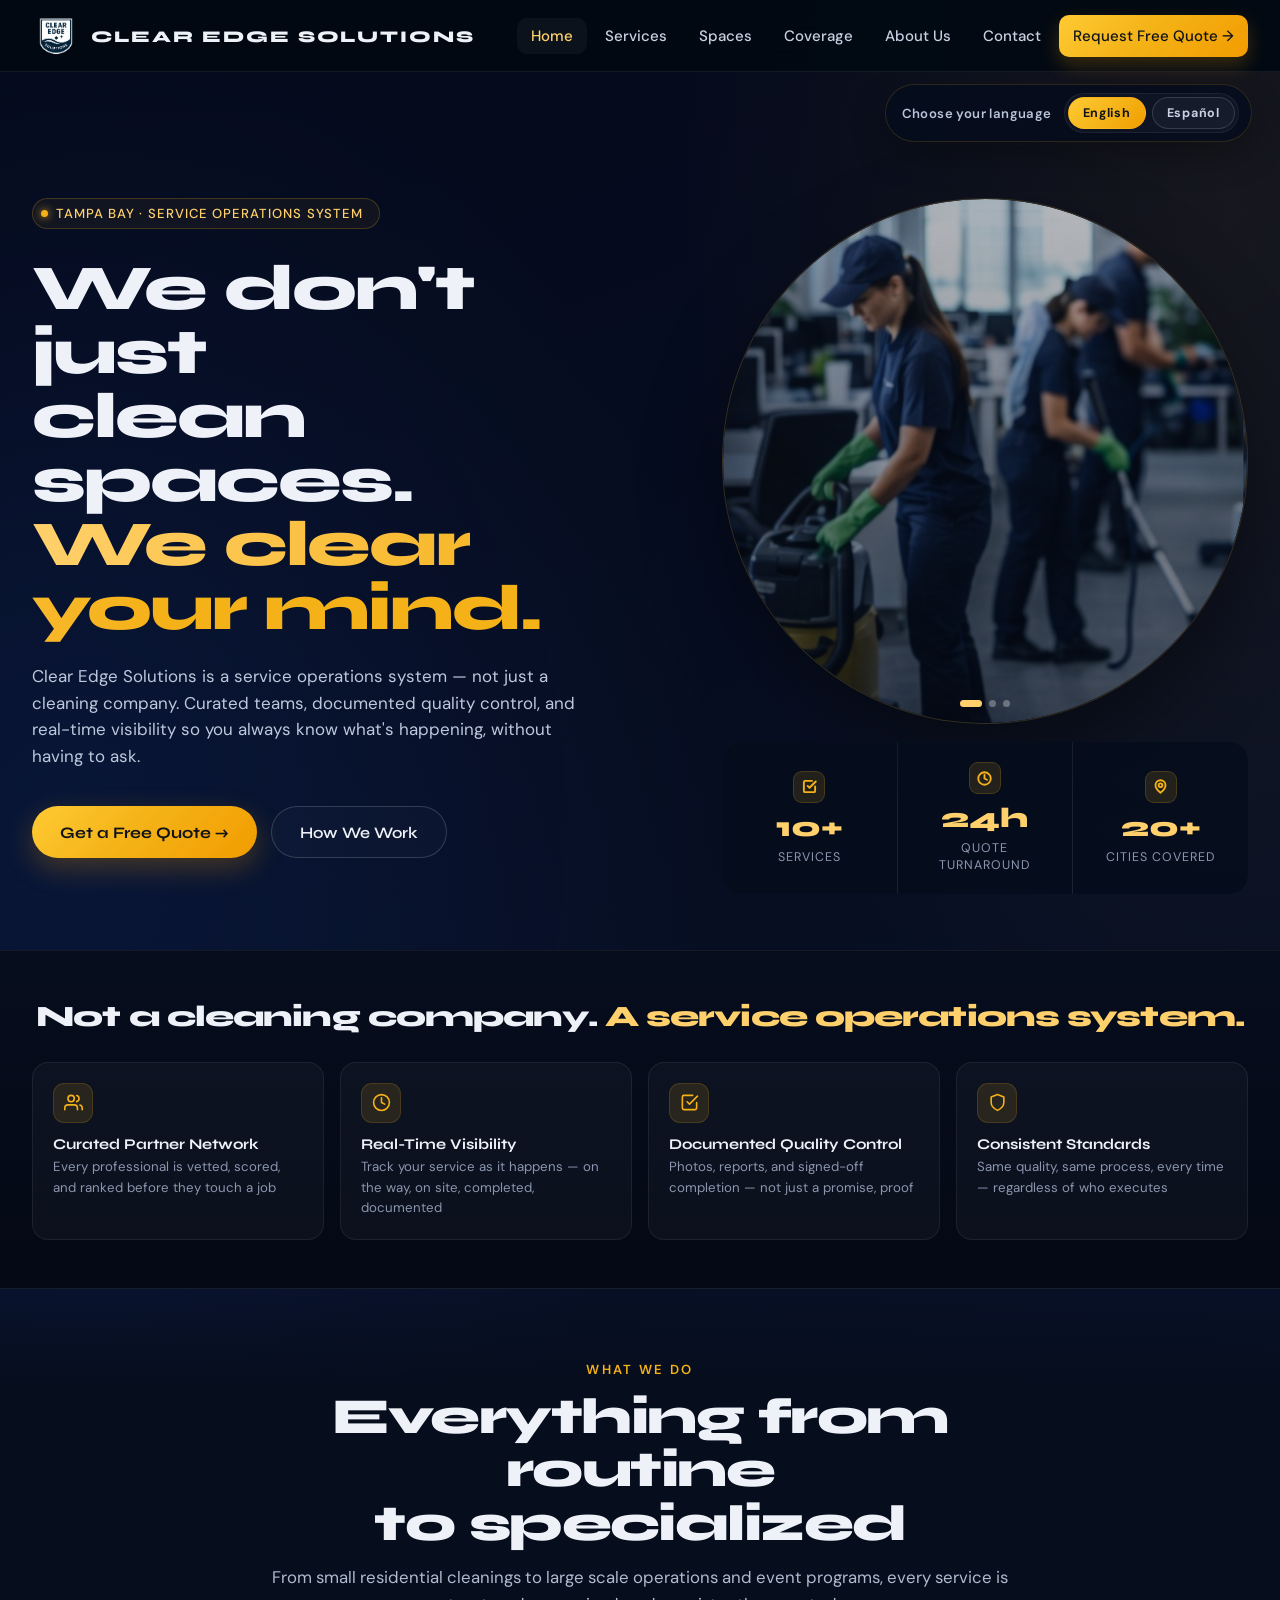
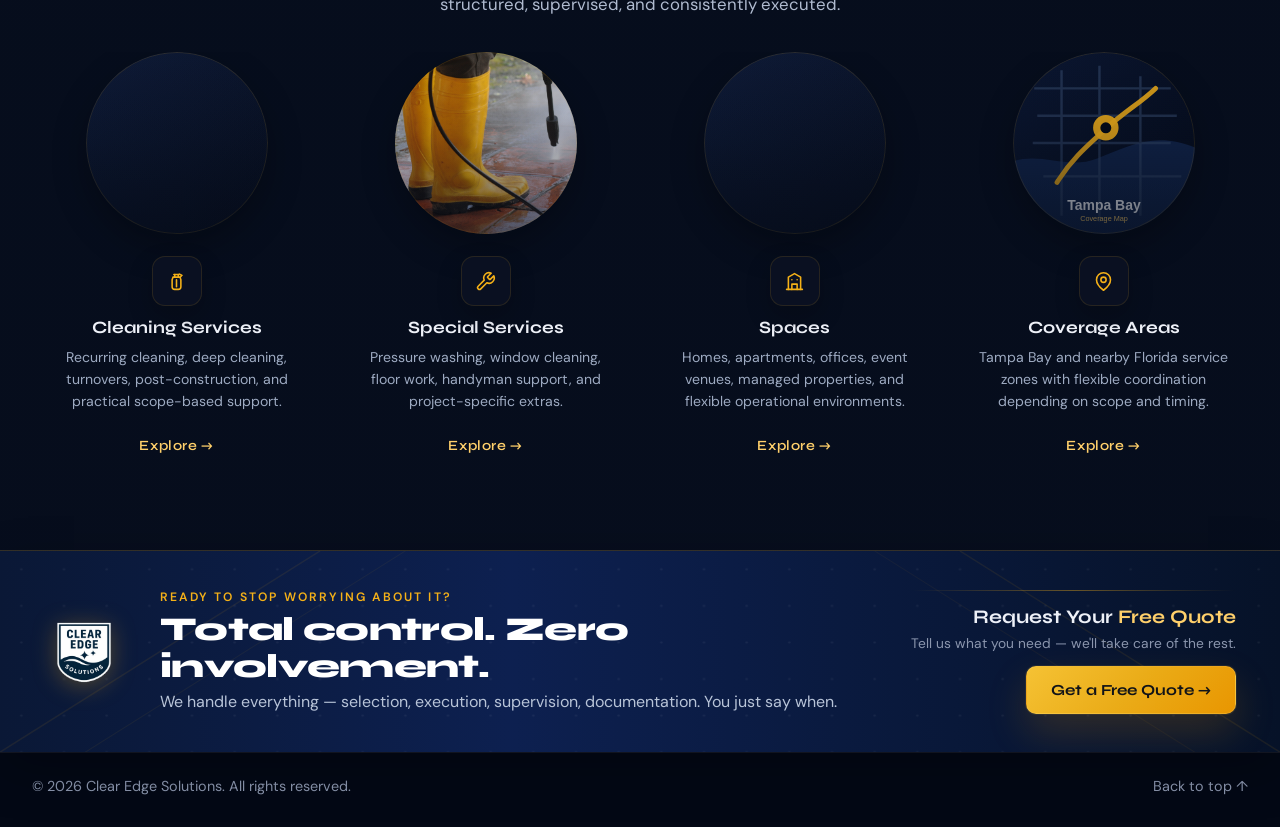
==== commit a244dcae: "Add files via upload" ====
--- a/index.html
+++ b/index.html
@@ -4,9 +4,6 @@
 <head>
 <meta charset="utf-8"/>
 <meta content="width=device-width, initial-scale=1.0" name="viewport"/>
-<meta http-equiv="Content-Security-Policy" content="default-src 'self'; base-uri 'self'; object-src 'none'; frame-ancestors 'none'; img-src 'self' data: https://images.unsplash.com https://www.google.com https://maps.gstatic.com https://*.googleusercontent.com; style-src 'self' 'unsafe-inline' https://fonts.googleapis.com; font-src 'self' https://fonts.gstatic.com data:; script-src 'self' 'unsafe-inline'; frame-src https://www.google.com; connect-src 'self'; form-action 'self'; upgrade-insecure-requests">
-<meta http-equiv="X-Content-Type-Options" content="nosniff">
-<meta name="referrer" content="strict-origin-when-cross-origin">
 <title>Clear Edge Solutions — Professional Cleaning in Florida</title>
 <meta content="Professional Cleaning Services in Florida. Structured systems, reliable results." name="description"/>
 <link href="logo.png" rel="icon" type="image/png"/>
@@ -7235,19 +7232,6 @@
     order: 4 !important;
   }
 }
-
-
-    /* SECURITY HELPERS */
-    .security-honeypot {
-      position: absolute !important;
-      left: -10000px !important;
-      top: auto !important;
-      width: 1px !important;
-      height: 1px !important;
-      overflow: hidden !important;
-      opacity: 0 !important;
-      pointer-events: none !important;
-    }
 </style>
 
 </style>
@@ -7499,7 +7483,13 @@
 <section class="partner-app-form-box">
 <h3>Application Form</h3>
 <p style="margin-bottom:24px;">Choose whether you are applying as an individual or as a company. The form will adjust automatically based on your selection.</p>
-<form id="partnerApplicationForm">
+<form data-netlify="true" id="partnerApplicationForm" method="POST" name="clear-edge-partner-application" netlify-honeypot="bot-field" enctype="multipart/form-data">
+<input name="form-name" type="hidden" value="clear-edge-partner-application"/>
+<input name="bot-field" type="hidden"/>
+<input name="form_family" type="hidden" value="partner_application"/>
+<input name="form_source" type="hidden" value="learn_more_partner_application"/>
+<input name="applicant_type" type="hidden" value="partner_provider"/>
+<input name="next_action" type="hidden" value="partner_review"/>
 <div class="partner-form-section">
 <div class="partner-section-title">Basic Information</div>
 <div class="partner-section-sub">Please complete the required contact information before continuing.</div>
@@ -8405,9 +8395,14 @@
 <div class="detail-contact-box detail-contact-below-photo">
 <h2 class="detail-card-title">Contact Us About This Service</h2>
 <p class="detail-card-sub">Provide your project details and we'll build a clear, tailored quote based on your exact needs.</p>
-<form data-netlify="true" id="detail-form" method="POST" name="clear-edge-service-detail" netlify-honeypot="bot-field">
-<input name="form-name" type="hidden" value="clear-edge-service-detail"/>
-<p class="security-honeypot" aria-hidden="true"><label>Do not fill this out if you are human: <input name="bot-field" tabindex="-1" autocomplete="off"/></label></p>
+<form data-netlify="true" id="detail-form" method="POST" name="clear-edge-client-contact" netlify-honeypot="bot-field">
+<input name="form-name" type="hidden" value="clear-edge-client-contact"/>
+<input name="bot-field" type="hidden"/>
+<input name="form_family" type="hidden" value="client_contact"/>
+<input name="form_source" type="hidden" value="service_detail_page"/>
+<input name="lead_type" type="hidden" value="quick_sales_contact"/>
+<input name="next_action" type="hidden" value="sales_team_follow_up"/>
+<input name="button_context" type="hidden" value="Send Message"/>
 <input id="detail-selected-service" name="selected_service" type="hidden"/>
 <div class="form-grid">
 <div class="form-field"><label>Name</label><input name="name" placeholder="Your name" required="" type="text"/></div>
@@ -8415,7 +8410,7 @@
 </div>
 <div class="form-grid form-row">
 <div class="form-field"><label>Phone</label><input name="phone" placeholder="(555) 000-0000" type="tel"/></div>
-<div class="form-field"><label>Service</label><input id="detail-service-input" name="service_display" readonly="" type="text"/></div>
+<div class="form-field"><label>Service</label><input id="detail-service-input" name="service" readonly="" type="text"/></div>
 </div>
 <div class="form-grid single form-row">
 <div class="form-field"><label>Project details</label><textarea name="message" placeholder="Describe your space, timeline, and the level of cleaning you need."></textarea></div>
@@ -8492,9 +8487,14 @@
 </div>
 <div class="quote-quick-message">
 <div class="divider-line"><span>Send a quick message</span></div>
-<form data-netlify="true" id="contact-form" method="POST" name="clear-edge-contact" netlify-honeypot="bot-field">
-<input name="form-name" type="hidden" value="clear-edge-contact"/>
-<p class="security-honeypot" aria-hidden="true"><label>Do not fill this out if you are human: <input name="bot-field" tabindex="-1" autocomplete="off"/></label></p>
+<form data-netlify="true" id="contact-form" method="POST" name="clear-edge-client-contact" netlify-honeypot="bot-field">
+<input name="form-name" type="hidden" value="clear-edge-client-contact"/>
+<input name="bot-field" type="hidden"/>
+<input name="form_family" type="hidden" value="client_contact"/>
+<input name="form_source" type="hidden" value="quote_page_quick_contact"/>
+<input name="lead_type" type="hidden" value="quick_sales_contact"/>
+<input name="next_action" type="hidden" value="sales_team_follow_up"/>
+<input name="button_context" type="hidden" value="Request a Call"/>
 <div class="form-grid">
 <div class="form-field"><label>Name</label><input name="name" placeholder="Your name" required="" type="text"/></div>
 <div class="form-field"><label>Email</label><input name="email" placeholder="your@email.com" required="" type="email"/></div>
@@ -8535,7 +8535,14 @@
 <span class="quote-step-pill active">1. Contact</span>
 <span class="quote-step-pill">2. Service Details</span>
 </div>
-<form id="quoteRequestForm">
+<form data-netlify="true" id="quoteRequestForm" method="POST" name="clear-edge-client-quote" netlify-honeypot="bot-field">
+<input name="form-name" type="hidden" value="clear-edge-client-quote"/>
+<input name="bot-field" type="hidden"/>
+<input name="form_family" type="hidden" value="client_quote"/>
+<input name="form_source" type="hidden" value="request_quote_full_form"/>
+<input name="lead_type" type="hidden" value="ready_for_quote"/>
+<input name="next_action" type="hidden" value="contractor_pricing_and_quote_preparation"/>
+<input name="button_context" type="hidden" value="Request Free Quote"/>
 <div class="quote-step-block active" data-quote-step="1">
 <div class="form-grid">
 <div class="form-field">
@@ -8952,9 +8959,14 @@
 <div class="contact-form-box">
 <h3>Send Us a Message</h3>
 <p class="contact-form-sub">No rush — we'll get back to you as soon as possible.</p>
-<form data-netlify="true" id="info-form" method="POST" name="clear-edge-info" netlify-honeypot="bot-field">
-<input name="form-name" type="hidden" value="clear-edge-info"/>
-<p class="security-honeypot" aria-hidden="true"><label>Do not fill this out if you are human: <input name="bot-field" tabindex="-1" autocomplete="off"/></label></p>
+<form data-netlify="true" id="info-form" method="POST" name="clear-edge-client-contact" netlify-honeypot="bot-field">
+<input name="form-name" type="hidden" value="clear-edge-client-contact"/>
+<input name="bot-field" type="hidden"/>
+<input name="form_family" type="hidden" value="client_contact"/>
+<input name="form_source" type="hidden" value="contact_page_general_message"/>
+<input name="lead_type" type="hidden" value="quick_sales_contact"/>
+<input name="next_action" type="hidden" value="sales_team_follow_up"/>
+<input name="button_context" type="hidden" value="Send Message"/>
 <div class="form-grid">
 <div class="form-field"><label>Name</label><input name="name" placeholder="Your name" required="" type="text"/></div>
 <div class="form-field"><label>Email</label><input name="email" placeholder="your@email.com" required="" type="email"/></div>
@@ -9518,16 +9530,70 @@
     })();
 
     // Forms
+    async function submitIntakeForm(form) {
+      const submitButton = form.querySelector('[type="submit"]');
+      const originalText = submitButton ? submitButton.textContent : '';
+      if (submitButton) {
+        submitButton.disabled = true;
+        submitButton.textContent = 'Sending...';
+      }
+
+      const formData = new FormData(form);
+      const payload = {};
+      for (const [key, value] of formData.entries()) {
+        const cleanedValue = value instanceof File
+          ? (value.name ? { fileName: value.name, fileSize: value.size, fileType: value.type } : '')
+          : value;
+        if (payload[key] !== undefined) {
+          if (!Array.isArray(payload[key])) payload[key] = [payload[key]];
+          payload[key].push(cleanedValue);
+        } else {
+          payload[key] = cleanedValue;
+        }
+      }
+
+      // 1) Save into Supabase through Netlify Function.
+      const response = await fetch('/.netlify/functions/form-intake', {
+        method: 'POST',
+        headers: { 'Content-Type': 'application/json' },
+        body: JSON.stringify(payload)
+      });
+
+      if (!response.ok) {
+        const err = await response.json().catch(() => ({}));
+        throw new Error(err.error || 'Unable to submit form');
+      }
+
+      // 2) Keep Netlify Forms available as a backup/audit trail.
+      // This also keeps Netlify form detection aligned with only 3 form names.
+      try {
+        await fetch('/', {
+          method: 'POST',
+          headers: { 'Content-Type': 'application/x-www-form-urlencoded' },
+          body: new URLSearchParams(formData).toString()
+        });
+      } catch (backupError) {
+        console.warn('Netlify Forms backup submission skipped:', backupError);
+      }
+
+      if (submitButton) {
+        submitButton.disabled = false;
+        submitButton.textContent = originalText;
+      }
+    }
+
     function wireForm(formId) {
       const form = document.getElementById(formId);
       if (!form) return;
-      form.addEventListener('submit', function(e) {
+      form.addEventListener('submit', async function(e) {
         e.preventDefault();
-        fetch('/', {
-          method: 'POST',
-          headers: { 'Content-Type': 'application/x-www-form-urlencoded' },
-          body: new URLSearchParams(new FormData(form)).toString()
-        }).then(() => showModal()).catch(() => showModal());
+        try {
+          await submitIntakeForm(form);
+          showModal();
+        } catch (error) {
+          console.error(error);
+          alert('There was a problem sending the form. Please try again or call 727-263-9994.');
+        }
       });
     }
 
@@ -9715,9 +9781,16 @@
     });
     document.getElementById('quoteBackBtnStep3')?.addEventListener('click', () => setQuoteStep(2));
 
-    quoteRequestForm?.addEventListener('submit', (event) => {
+    quoteRequestForm?.addEventListener('submit', async (event) => {
       event.preventDefault();
       if(!validateQuoteStep(2)) return;
+      try {
+        await submitIntakeForm(quoteRequestForm);
+      } catch (error) {
+        console.error(error);
+        alert('There was a problem sending the quote request. Please try again or call 727-263-9994.');
+        return;
+      }
       if(successModalTitle) successModalTitle.textContent = 'Quote Request Submitted!';
       if(successModalCopy) {
         successModalCopy.innerHTML = 'Thank you for requesting a quote from <strong>Clear Edge Solutions</strong>. We received your service details and will review your request to send a tailored estimate in less than 24 hours.';
@@ -9823,10 +9896,18 @@
       }
     });
 
-    partnerApplicationForm?.addEventListener('submit', (event) => {
+    partnerApplicationForm?.addEventListener('submit', async (event) => {
       event.preventDefault();
       syncPartnerApplicationType();
       if(!partnerApplicationForm.reportValidity()) return;
+
+      try {
+        await submitIntakeForm(partnerApplicationForm);
+      } catch (error) {
+        console.error(error);
+        alert('There was a problem sending the application. Please try again or call 727-263-9994.');
+        return;
+      }
 
       if(successModalTitle) successModalTitle.textContent = 'Application Submitted!';
       if(successModalCopy) {
@@ -10640,109 +10721,5 @@
   if(document.readyState==='loading')document.addEventListener('DOMContentLoaded',function(){setTimeout(applyV3,80);}); else setTimeout(applyV3,80);
 })();
 </script>
-
-<script>
-(function () {
-  "use strict";
-
-  const SECURITY_MESSAGES = {
-    en: {
-      blocked: "This submission was blocked for security reasons. Please review the form and try again.",
-      wait: "Please wait a moment before sending another request.",
-      invalid: "Please complete the required fields with valid information."
-    },
-    es: {
-      blocked: "Este envío fue bloqueado por seguridad. Revisa el formulario e inténtalo de nuevo.",
-      wait: "Espera un momento antes de enviar otra solicitud.",
-      invalid: "Completa los campos requeridos con información válida."
-    }
-  };
-
-  function currentLang() {
-    return document.documentElement.getAttribute("lang") === "es" ? "es" : "en";
-  }
-
-  function msg(key) {
-    return SECURITY_MESSAGES[currentLang()][key] || SECURITY_MESSAGES.en[key];
-  }
-
-  function hasSuspiciousContent(value) {
-    const text = String(value || "").toLowerCase();
-    const suspiciousPatterns = [
-      /<\s*script/i,
-      /javascript\s*:/i,
-      /onerror\s*=/i,
-      /onload\s*=/i,
-      /<\s*iframe/i,
-      /<\s*object/i,
-      /<\s*embed/i,
-      /\b(select|insert|update|delete|drop|union)\b[\s\S]{0,40}\b(from|table|where|database)\b/i
-    ];
-    const urlCount = (text.match(/https?:\/\//g) || []).length;
-    return urlCount > 3 || suspiciousPatterns.some((pattern) => pattern.test(text));
-  }
-
-  function normalizeForms() {
-    document.querySelectorAll("form").forEach((form) => {
-      form.setAttribute("autocomplete", "on");
-
-      if (!form.querySelector('input[name="security_timestamp"]')) {
-        const ts = document.createElement("input");
-        ts.type = "hidden";
-        ts.name = "security_timestamp";
-        ts.value = String(Date.now());
-        form.appendChild(ts);
-      }
-
-      form.querySelectorAll('input[type="text"], input[type="email"], input[type="tel"]').forEach((input) => {
-        if (!input.hasAttribute("maxlength")) input.setAttribute("maxlength", "120");
-      });
-      form.querySelectorAll("textarea").forEach((textarea) => {
-        if (!textarea.hasAttribute("maxlength")) textarea.setAttribute("maxlength", "1800");
-      });
-    });
-  }
-
-  function validateForm(event) {
-    const form = event.target;
-    if (!(form instanceof HTMLFormElement)) return;
-
-    const honeypot = form.querySelector('[name="bot-field"]');
-    if (honeypot && honeypot.value.trim() !== "") {
-      event.preventDefault();
-      alert(msg("blocked"));
-      return false;
-    }
-
-    const formKey = "ce_form_last_submit_" + (form.getAttribute("name") || form.id || "form");
-    const now = Date.now();
-    const last = Number(localStorage.getItem(formKey) || 0);
-    if (last && now - last < 25000) {
-      event.preventDefault();
-      alert(msg("wait"));
-      return false;
-    }
-
-    const requiredFields = Array.from(form.querySelectorAll("[required]"));
-    const requiredInvalid = requiredFields.some((field) => !String(field.value || "").trim());
-    const emailFields = Array.from(form.querySelectorAll('input[type="email"]'));
-    const emailInvalid = emailFields.some((field) => field.value && !/^[^\s@]+@[^\s@]+\.[^\s@]+$/.test(field.value.trim()));
-    const suspicious = Array.from(form.querySelectorAll("input, textarea")).some((field) => hasSuspiciousContent(field.value));
-
-    if (requiredInvalid || emailInvalid || suspicious) {
-      event.preventDefault();
-      alert(suspicious ? msg("blocked") : msg("invalid"));
-      return false;
-    }
-
-    localStorage.setItem(formKey, String(now));
-    return true;
-  }
-
-  normalizeForms();
-  document.addEventListener("submit", validateForm, true);
-})();
-</script>
-
 </body>
 </html>
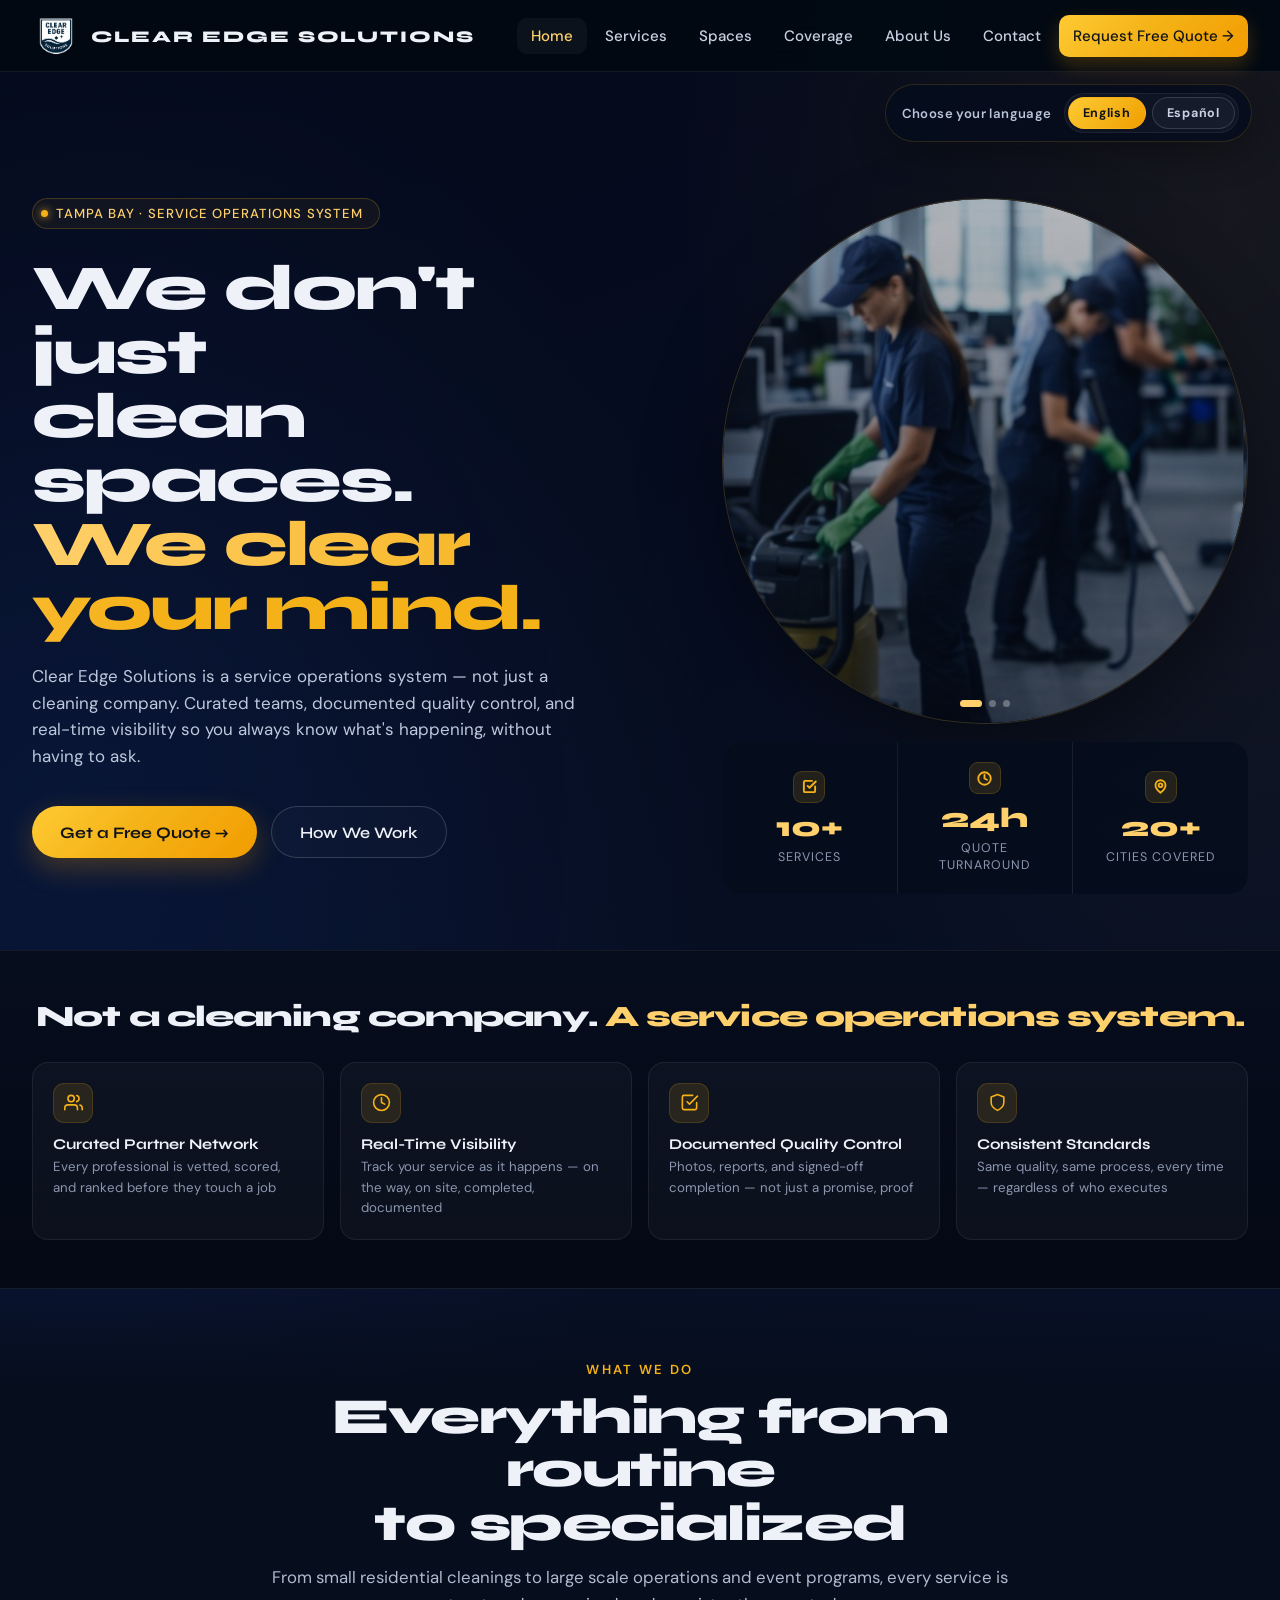
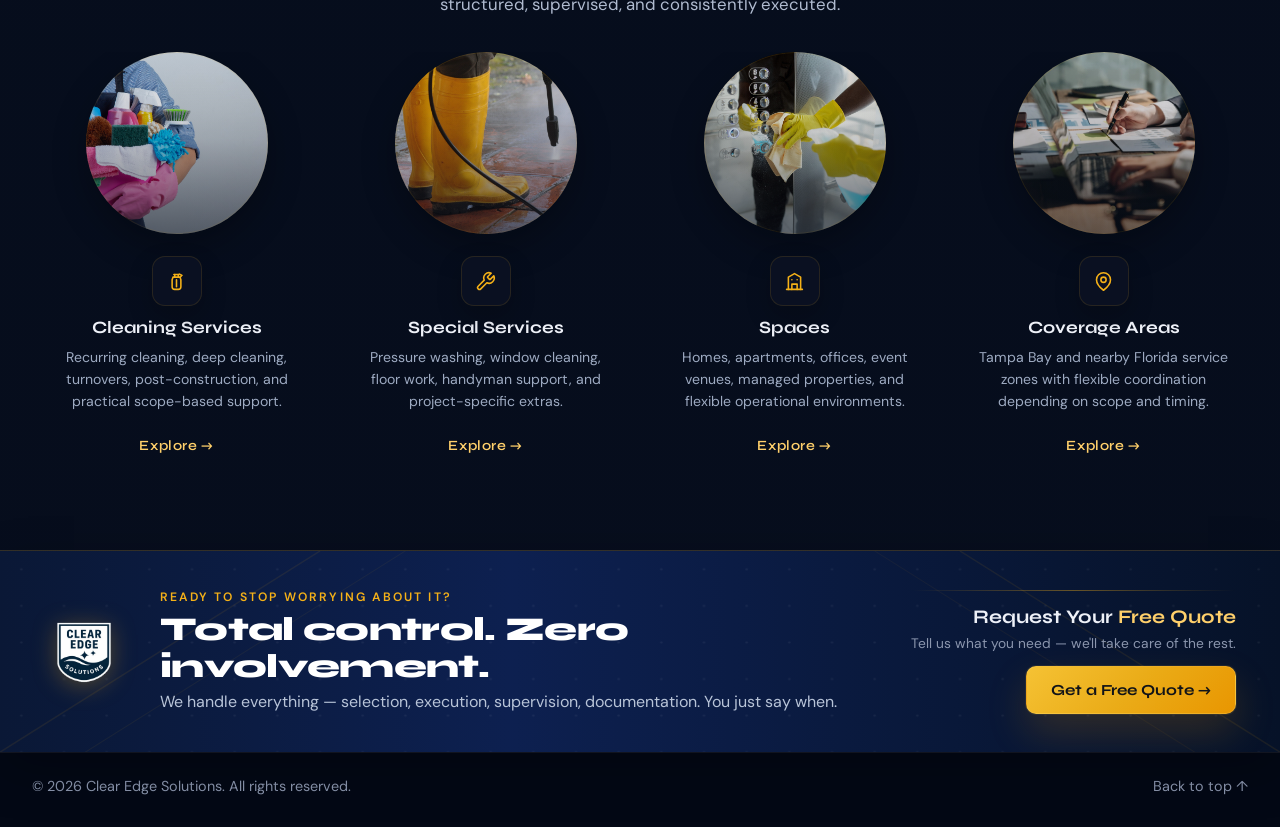
==== commit bd323ac9: "Add files via upload" ====
--- a/index.html
+++ b/index.html
@@ -7483,13 +7483,7 @@
 <section class="partner-app-form-box">
 <h3>Application Form</h3>
 <p style="margin-bottom:24px;">Choose whether you are applying as an individual or as a company. The form will adjust automatically based on your selection.</p>
-<form data-netlify="true" id="partnerApplicationForm" method="POST" name="clear-edge-partner-application" netlify-honeypot="bot-field" enctype="multipart/form-data">
-<input name="form-name" type="hidden" value="clear-edge-partner-application"/>
-<input name="bot-field" type="hidden"/>
-<input name="form_family" type="hidden" value="partner_application"/>
-<input name="form_source" type="hidden" value="learn_more_partner_application"/>
-<input name="applicant_type" type="hidden" value="partner_provider"/>
-<input name="next_action" type="hidden" value="partner_review"/>
+<form id="partnerApplicationForm" name="clear-edge-partner-application" method="POST" data-netlify="true" netlify-honeypot="bot-field" enctype="multipart/form-data"><input type="hidden" name="form-name" value="clear-edge-partner-application"><input type="hidden" name="bot-field"><input type="hidden" name="ce_source_type" value="partner_application"><input type="hidden" name="ce_lead_type" value="partner_review">
 <div class="partner-form-section">
 <div class="partner-section-title">Basic Information</div>
 <div class="partner-section-sub">Please complete the required contact information before continuing.</div>
@@ -8395,14 +8389,8 @@
 <div class="detail-contact-box detail-contact-below-photo">
 <h2 class="detail-card-title">Contact Us About This Service</h2>
 <p class="detail-card-sub">Provide your project details and we'll build a clear, tailored quote based on your exact needs.</p>
-<form data-netlify="true" id="detail-form" method="POST" name="clear-edge-client-contact" netlify-honeypot="bot-field">
-<input name="form-name" type="hidden" value="clear-edge-client-contact"/>
-<input name="bot-field" type="hidden"/>
-<input name="form_family" type="hidden" value="client_contact"/>
-<input name="form_source" type="hidden" value="service_detail_page"/>
-<input name="lead_type" type="hidden" value="quick_sales_contact"/>
-<input name="next_action" type="hidden" value="sales_team_follow_up"/>
-<input name="button_context" type="hidden" value="Send Message"/>
+<form data-netlify="true" id="detail-form" method="POST" name="clear-edge-client-contact" netlify-honeypot="bot-field"><input type="hidden" name="form-name" value="clear-edge-client-contact"><input type="hidden" name="bot-field"><input type="hidden" name="ce_source_type" value="client_contact"><input type="hidden" name="ce_lead_type" value="sales_follow_up">
+
 <input id="detail-selected-service" name="selected_service" type="hidden"/>
 <div class="form-grid">
 <div class="form-field"><label>Name</label><input name="name" placeholder="Your name" required="" type="text"/></div>
@@ -8410,7 +8398,7 @@
 </div>
 <div class="form-grid form-row">
 <div class="form-field"><label>Phone</label><input name="phone" placeholder="(555) 000-0000" type="tel"/></div>
-<div class="form-field"><label>Service</label><input id="detail-service-input" name="service" readonly="" type="text"/></div>
+<div class="form-field"><label>Service</label><input id="detail-service-input" name="service_display" readonly="" type="text"/></div>
 </div>
 <div class="form-grid single form-row">
 <div class="form-field"><label>Project details</label><textarea name="message" placeholder="Describe your space, timeline, and the level of cleaning you need."></textarea></div>
@@ -8487,14 +8475,8 @@
 </div>
 <div class="quote-quick-message">
 <div class="divider-line"><span>Send a quick message</span></div>
-<form data-netlify="true" id="contact-form" method="POST" name="clear-edge-client-contact" netlify-honeypot="bot-field">
-<input name="form-name" type="hidden" value="clear-edge-client-contact"/>
-<input name="bot-field" type="hidden"/>
-<input name="form_family" type="hidden" value="client_contact"/>
-<input name="form_source" type="hidden" value="quote_page_quick_contact"/>
-<input name="lead_type" type="hidden" value="quick_sales_contact"/>
-<input name="next_action" type="hidden" value="sales_team_follow_up"/>
-<input name="button_context" type="hidden" value="Request a Call"/>
+<form data-netlify="true" id="contact-form" method="POST" name="clear-edge-client-contact" netlify-honeypot="bot-field"><input type="hidden" name="form-name" value="clear-edge-client-contact"><input type="hidden" name="bot-field"><input type="hidden" name="ce_source_type" value="client_contact"><input type="hidden" name="ce_lead_type" value="sales_follow_up">
+
 <div class="form-grid">
 <div class="form-field"><label>Name</label><input name="name" placeholder="Your name" required="" type="text"/></div>
 <div class="form-field"><label>Email</label><input name="email" placeholder="your@email.com" required="" type="email"/></div>
@@ -8535,14 +8517,7 @@
 <span class="quote-step-pill active">1. Contact</span>
 <span class="quote-step-pill">2. Service Details</span>
 </div>
-<form data-netlify="true" id="quoteRequestForm" method="POST" name="clear-edge-client-quote" netlify-honeypot="bot-field">
-<input name="form-name" type="hidden" value="clear-edge-client-quote"/>
-<input name="bot-field" type="hidden"/>
-<input name="form_family" type="hidden" value="client_quote"/>
-<input name="form_source" type="hidden" value="request_quote_full_form"/>
-<input name="lead_type" type="hidden" value="ready_for_quote"/>
-<input name="next_action" type="hidden" value="contractor_pricing_and_quote_preparation"/>
-<input name="button_context" type="hidden" value="Request Free Quote"/>
+<form id="quoteRequestForm" name="clear-edge-client-quote" method="POST" data-netlify="true" netlify-honeypot="bot-field" enctype="multipart/form-data"><input type="hidden" name="form-name" value="clear-edge-client-quote"><input type="hidden" name="bot-field"><input type="hidden" name="ce_source_type" value="client_quote"><input type="hidden" name="ce_lead_type" value="contractor_quote_routing">
 <div class="quote-step-block active" data-quote-step="1">
 <div class="form-grid">
 <div class="form-field">
@@ -8959,14 +8934,8 @@
 <div class="contact-form-box">
 <h3>Send Us a Message</h3>
 <p class="contact-form-sub">No rush — we'll get back to you as soon as possible.</p>
-<form data-netlify="true" id="info-form" method="POST" name="clear-edge-client-contact" netlify-honeypot="bot-field">
-<input name="form-name" type="hidden" value="clear-edge-client-contact"/>
-<input name="bot-field" type="hidden"/>
-<input name="form_family" type="hidden" value="client_contact"/>
-<input name="form_source" type="hidden" value="contact_page_general_message"/>
-<input name="lead_type" type="hidden" value="quick_sales_contact"/>
-<input name="next_action" type="hidden" value="sales_team_follow_up"/>
-<input name="button_context" type="hidden" value="Send Message"/>
+<form data-netlify="true" id="info-form" method="POST" name="clear-edge-client-contact" netlify-honeypot="bot-field"><input type="hidden" name="form-name" value="clear-edge-client-contact"><input type="hidden" name="bot-field"><input type="hidden" name="ce_source_type" value="client_contact"><input type="hidden" name="ce_lead_type" value="sales_follow_up">
+
 <div class="form-grid">
 <div class="form-field"><label>Name</label><input name="name" placeholder="Your name" required="" type="text"/></div>
 <div class="form-field"><label>Email</label><input name="email" placeholder="your@email.com" required="" type="email"/></div>
@@ -9530,70 +9499,16 @@
     })();
 
     // Forms
-    async function submitIntakeForm(form) {
-      const submitButton = form.querySelector('[type="submit"]');
-      const originalText = submitButton ? submitButton.textContent : '';
-      if (submitButton) {
-        submitButton.disabled = true;
-        submitButton.textContent = 'Sending...';
-      }
-
-      const formData = new FormData(form);
-      const payload = {};
-      for (const [key, value] of formData.entries()) {
-        const cleanedValue = value instanceof File
-          ? (value.name ? { fileName: value.name, fileSize: value.size, fileType: value.type } : '')
-          : value;
-        if (payload[key] !== undefined) {
-          if (!Array.isArray(payload[key])) payload[key] = [payload[key]];
-          payload[key].push(cleanedValue);
-        } else {
-          payload[key] = cleanedValue;
-        }
-      }
-
-      // 1) Save into Supabase through Netlify Function.
-      const response = await fetch('/.netlify/functions/form-intake', {
-        method: 'POST',
-        headers: { 'Content-Type': 'application/json' },
-        body: JSON.stringify(payload)
-      });
-
-      if (!response.ok) {
-        const err = await response.json().catch(() => ({}));
-        throw new Error(err.error || 'Unable to submit form');
-      }
-
-      // 2) Keep Netlify Forms available as a backup/audit trail.
-      // This also keeps Netlify form detection aligned with only 3 form names.
-      try {
-        await fetch('/', {
-          method: 'POST',
-          headers: { 'Content-Type': 'application/x-www-form-urlencoded' },
-          body: new URLSearchParams(formData).toString()
-        });
-      } catch (backupError) {
-        console.warn('Netlify Forms backup submission skipped:', backupError);
-      }
-
-      if (submitButton) {
-        submitButton.disabled = false;
-        submitButton.textContent = originalText;
-      }
-    }
-
     function wireForm(formId) {
       const form = document.getElementById(formId);
       if (!form) return;
-      form.addEventListener('submit', async function(e) {
+      form.addEventListener('submit', function(e) {
         e.preventDefault();
-        try {
-          await submitIntakeForm(form);
-          showModal();
-        } catch (error) {
-          console.error(error);
-          alert('There was a problem sending the form. Please try again or call 727-263-9994.');
-        }
+        fetch('/', {
+          method: 'POST',
+          headers: { 'Content-Type': 'application/x-www-form-urlencoded' },
+          body: new URLSearchParams(new FormData(form)).toString()
+        }).then(() => showModal()).catch(() => showModal());
       });
     }
 
@@ -9781,16 +9696,9 @@
     });
     document.getElementById('quoteBackBtnStep3')?.addEventListener('click', () => setQuoteStep(2));
 
-    quoteRequestForm?.addEventListener('submit', async (event) => {
+    quoteRequestForm?.addEventListener('submit', (event) => {
       event.preventDefault();
       if(!validateQuoteStep(2)) return;
-      try {
-        await submitIntakeForm(quoteRequestForm);
-      } catch (error) {
-        console.error(error);
-        alert('There was a problem sending the quote request. Please try again or call 727-263-9994.');
-        return;
-      }
       if(successModalTitle) successModalTitle.textContent = 'Quote Request Submitted!';
       if(successModalCopy) {
         successModalCopy.innerHTML = 'Thank you for requesting a quote from <strong>Clear Edge Solutions</strong>. We received your service details and will review your request to send a tailored estimate in less than 24 hours.';
@@ -9896,18 +9804,10 @@
       }
     });
 
-    partnerApplicationForm?.addEventListener('submit', async (event) => {
+    partnerApplicationForm?.addEventListener('submit', (event) => {
       event.preventDefault();
       syncPartnerApplicationType();
       if(!partnerApplicationForm.reportValidity()) return;
-
-      try {
-        await submitIntakeForm(partnerApplicationForm);
-      } catch (error) {
-        console.error(error);
-        alert('There was a problem sending the application. Please try again or call 727-263-9994.');
-        return;
-      }
 
       if(successModalTitle) successModalTitle.textContent = 'Application Submitted!';
       if(successModalCopy) {
@@ -10721,5 +10621,166 @@
   if(document.readyState==='loading')document.addEventListener('DOMContentLoaded',function(){setTimeout(applyV3,80);}); else setTimeout(applyV3,80);
 })();
 </script>
+
+
+<!-- Basic client-side page protection: discourages casual copying and source inspection without changing the design. -->
+<style id="ce-basic-protection-style">
+  body.ce-protect-content, body.ce-protect-content * {
+    -webkit-user-select: none;
+    -ms-user-select: none;
+    user-select: none;
+    -webkit-touch-callout: none;
+  }
+  body.ce-protect-content input,
+  body.ce-protect-content textarea,
+  body.ce-protect-content select,
+  body.ce-protect-content option,
+  body.ce-protect-content label,
+  body.ce-protect-content button,
+  body.ce-protect-content a {
+    -webkit-user-select: auto;
+    -ms-user-select: auto;
+    user-select: auto;
+    -webkit-touch-callout: default;
+  }
+  #ce-protection-notice {
+    position: fixed;
+    left: 50%;
+    bottom: 22px;
+    transform: translateX(-50%) translateY(20px);
+    z-index: 99999;
+    max-width: min(420px, calc(100vw - 32px));
+    padding: 12px 16px;
+    border-radius: 999px;
+    border: 1px solid rgba(245,177,24,0.28);
+    background: rgba(7, 13, 28, 0.94);
+    color: #ffd06b;
+    font-family: 'DM Sans', sans-serif;
+    font-size: 0.86rem;
+    font-weight: 700;
+    line-height: 1.35;
+    text-align: center;
+    box-shadow: 0 18px 44px rgba(0,0,0,0.35);
+    opacity: 0;
+    pointer-events: none;
+    transition: opacity 0.2s ease, transform 0.2s ease;
+  }
+  #ce-protection-notice.show {
+    opacity: 1;
+    transform: translateX(-50%) translateY(0);
+  }
+  @media print {
+    body { display: none !important; }
+  }
+</style>
+<script id="ce-basic-protection-script">
+(function(){
+  document.addEventListener('DOMContentLoaded', function(){
+    document.body.classList.add('ce-protect-content');
+    document.querySelectorAll('img, svg, video, canvas').forEach(function(el){
+      el.setAttribute('draggable','false');
+      el.addEventListener('dragstart', function(e){ e.preventDefault(); });
+    });
+  });
+
+  var noticeTimer;
+  function currentLang(){
+    try { return localStorage.getItem('ceLang') || document.documentElement.lang || 'en'; }
+    catch(e){ return document.documentElement.lang || 'en'; }
+  }
+  function message(){
+    return currentLang() === 'es'
+      ? 'Contenido protegido por Clear Edge Solutions.'
+      : 'Content protected by Clear Edge Solutions.';
+  }
+  function showNotice(){
+    var n=document.getElementById('ce-protection-notice');
+    if(!n){
+      n=document.createElement('div');
+      n.id='ce-protection-notice';
+      n.setAttribute('role','status');
+      n.setAttribute('aria-live','polite');
+      document.body.appendChild(n);
+    }
+    n.textContent=message();
+    n.classList.add('show');
+    clearTimeout(noticeTimer);
+    noticeTimer=setTimeout(function(){ n.classList.remove('show'); }, 1700);
+  }
+
+  function isEditable(el){
+    if(!el) return false;
+    var tag=(el.tagName||'').toLowerCase();
+    return tag==='input' || tag==='textarea' || tag==='select' || el.isContentEditable;
+  }
+
+  document.addEventListener('contextmenu', function(e){
+    if(isEditable(e.target)) return;
+    e.preventDefault();
+    showNotice();
+  }, true);
+
+  document.addEventListener('copy', function(e){
+    if(isEditable(e.target)) return;
+    e.preventDefault();
+    showNotice();
+  }, true);
+
+  document.addEventListener('cut', function(e){
+    if(isEditable(e.target)) return;
+    e.preventDefault();
+    showNotice();
+  }, true);
+
+  document.addEventListener('selectstart', function(e){
+    if(isEditable(e.target)) return;
+    e.preventDefault();
+  }, true);
+
+  document.addEventListener('keydown', function(e){
+    var key=(e.key||'').toLowerCase();
+    var blocked = false;
+    if((e.ctrlKey || e.metaKey) && ['u','s','p','c','x','a'].includes(key)) blocked = true;
+    if((e.ctrlKey || e.metaKey) && e.shiftKey && ['i','j','c'].includes(key)) blocked = true;
+    if(key === 'f12') blocked = true;
+    if(blocked && !isEditable(e.target)){
+      e.preventDefault();
+      e.stopPropagation();
+      showNotice();
+    }
+  }, true);
+})();
+</script>
+
+
+<script id="ce-master-form-routing-js">
+(function(){
+  const FORM_CONFIG = {
+    'detail-form': { formName:'clear-edge-client-contact', sourceType:'client_contact', leadType:'sales_follow_up', successTitle:'Message Sent!', successCopy:'Thank you for reaching out to <strong>Clear Edge Solutions</strong>. Our sales team received your request and will contact you shortly.' },
+    'contact-form': { formName:'clear-edge-client-contact', sourceType:'client_contact', leadType:'sales_follow_up', successTitle:'Message Sent!', successCopy:'Thank you for reaching out to <strong>Clear Edge Solutions</strong>. Our sales team received your request and will contact you shortly.' },
+    'info-form': { formName:'clear-edge-client-contact', sourceType:'client_contact', leadType:'sales_follow_up', successTitle:'Call Request Sent!', successCopy:'Thank you. Our team received your contact request and will reach out soon to guide you through the next step.' },
+    'quoteRequestForm': { formName:'clear-edge-client-quote', sourceType:'client_quote', leadType:'contractor_quote_routing', successTitle:'Quote Request Submitted!', successCopy:'Thank you for requesting a quote from <strong>Clear Edge Solutions</strong>. We received your service details and will review the request to prepare the next step.' },
+    'partnerApplicationForm': { formName:'clear-edge-partner-application', sourceType:'partner_application', leadType:'partner_review', successTitle:'Application Submitted!', successCopy:'Thank you for applying with <strong>Clear Edge Solutions</strong>. Your application has been received and will be reviewed by our team.' }
+  };
+  function collectFormPayload(form, cfg){
+    const fd = new FormData(form); const payload = {};
+    for (const [key, value] of fd.entries()) {
+      if (value instanceof File) { if (!value.name) continue; if (!payload[key]) payload[key] = []; payload[key].push({ name:value.name, size:value.size, type:value.type }); }
+      else if (payload[key] !== undefined) { if (!Array.isArray(payload[key])) payload[key]=[payload[key]]; payload[key].push(value); }
+      else payload[key]=value;
+    }
+    const pick=(...keys)=>{ for(const key of keys){ if(payload[key]) return Array.isArray(payload[key])?payload[key].join(', '):String(payload[key]); } return ''; };
+    return { form_name:cfg.formName, source_type:cfg.sourceType, lead_type:cfg.leadType, status:cfg.sourceType==='partner_application'?'NEW_APPLICATION':'NEW', name:pick('name','fullName','partnerFullName'), email:pick('email','partnerEmail'), phone:pick('phone','partnerPhone'), service:pick('service','service_display','selected_service','mainService','companyServices','individualServices'), message:pick('message','projectDetails','regular_priorities','individualAdditionalInfo','companyAdditionalInfo'), page_path:window.location.pathname+window.location.hash, language:document.documentElement.lang||'en', payload };
+  }
+  function setButtonState(form,isSending){ const button=form.querySelector('button[type="submit"], .form-submit'); if(!button)return; if(isSending){button.dataset.originalText=button.textContent;button.disabled=true;button.textContent=document.documentElement.lang==='es'?'Enviando...':'Sending...';}else{button.disabled=false;if(button.dataset.originalText)button.textContent=button.dataset.originalText;} }
+  function showSuccess(cfg){ const title=document.getElementById('success-modal-title'); const copy=document.getElementById('success-modal-copy'); const modal=document.getElementById('success-modal'); if(title) title.textContent=cfg.successTitle; if(copy) copy.innerHTML=cfg.successCopy; if(modal){modal.classList.add('open');document.body.style.overflow='hidden';} else alert(cfg.successTitle); }
+  async function submitToFunction(payload){ const res=await fetch('/.netlify/functions/form-intake',{method:'POST',headers:{'Content-Type':'application/json'},body:JSON.stringify(payload)}); const text=await res.text(); let body={}; try{body=text?JSON.parse(text):{};}catch(_){body={raw:text};} if(!res.ok||body.ok===false) throw new Error(body.error||body.message||`Function failed with status ${res.status}`); return body; }
+  async function submitNetlifyBackup(form,cfg){ const fd=new FormData(form); fd.set('form-name',cfg.formName); fd.set('ce_source_type',cfg.sourceType); fd.set('ce_lead_type',cfg.leadType); try{ await fetch('/',{method:'POST',headers:{'Content-Type':'application/x-www-form-urlencoded'},body:new URLSearchParams(fd).toString()}); }catch(_){} }
+  async function handleSubmit(event){ const form=event.target; if(!(form instanceof HTMLFormElement)) return; const cfg=FORM_CONFIG[form.id]; if(!cfg) return; event.preventDefault(); event.stopPropagation(); if(event.stopImmediatePropagation) event.stopImmediatePropagation(); if(!form.reportValidity()) return; setButtonState(form,true); try{ const payload=collectFormPayload(form,cfg); await submitToFunction(payload); submitNetlifyBackup(form,cfg); showSuccess(cfg); form.reset(); if(typeof window.setQuoteStep==='function'&&form.id==='quoteRequestForm') window.setQuoteStep(1); }catch(error){ console.error('Clear Edge form error:', error); alert('There was a problem sending the form. Please try again or call 727-263-9994.'); }finally{ setButtonState(form,false); } }
+  window.openModal=window.openModal||function(){const modal=document.getElementById('success-modal'); if(modal){modal.classList.add('open');document.body.style.overflow='hidden';}};
+  window.showModal=window.showModal||window.openModal;
+  document.addEventListener('submit',handleSubmit,true);
+})();
+</script>
 </body>
 </html>
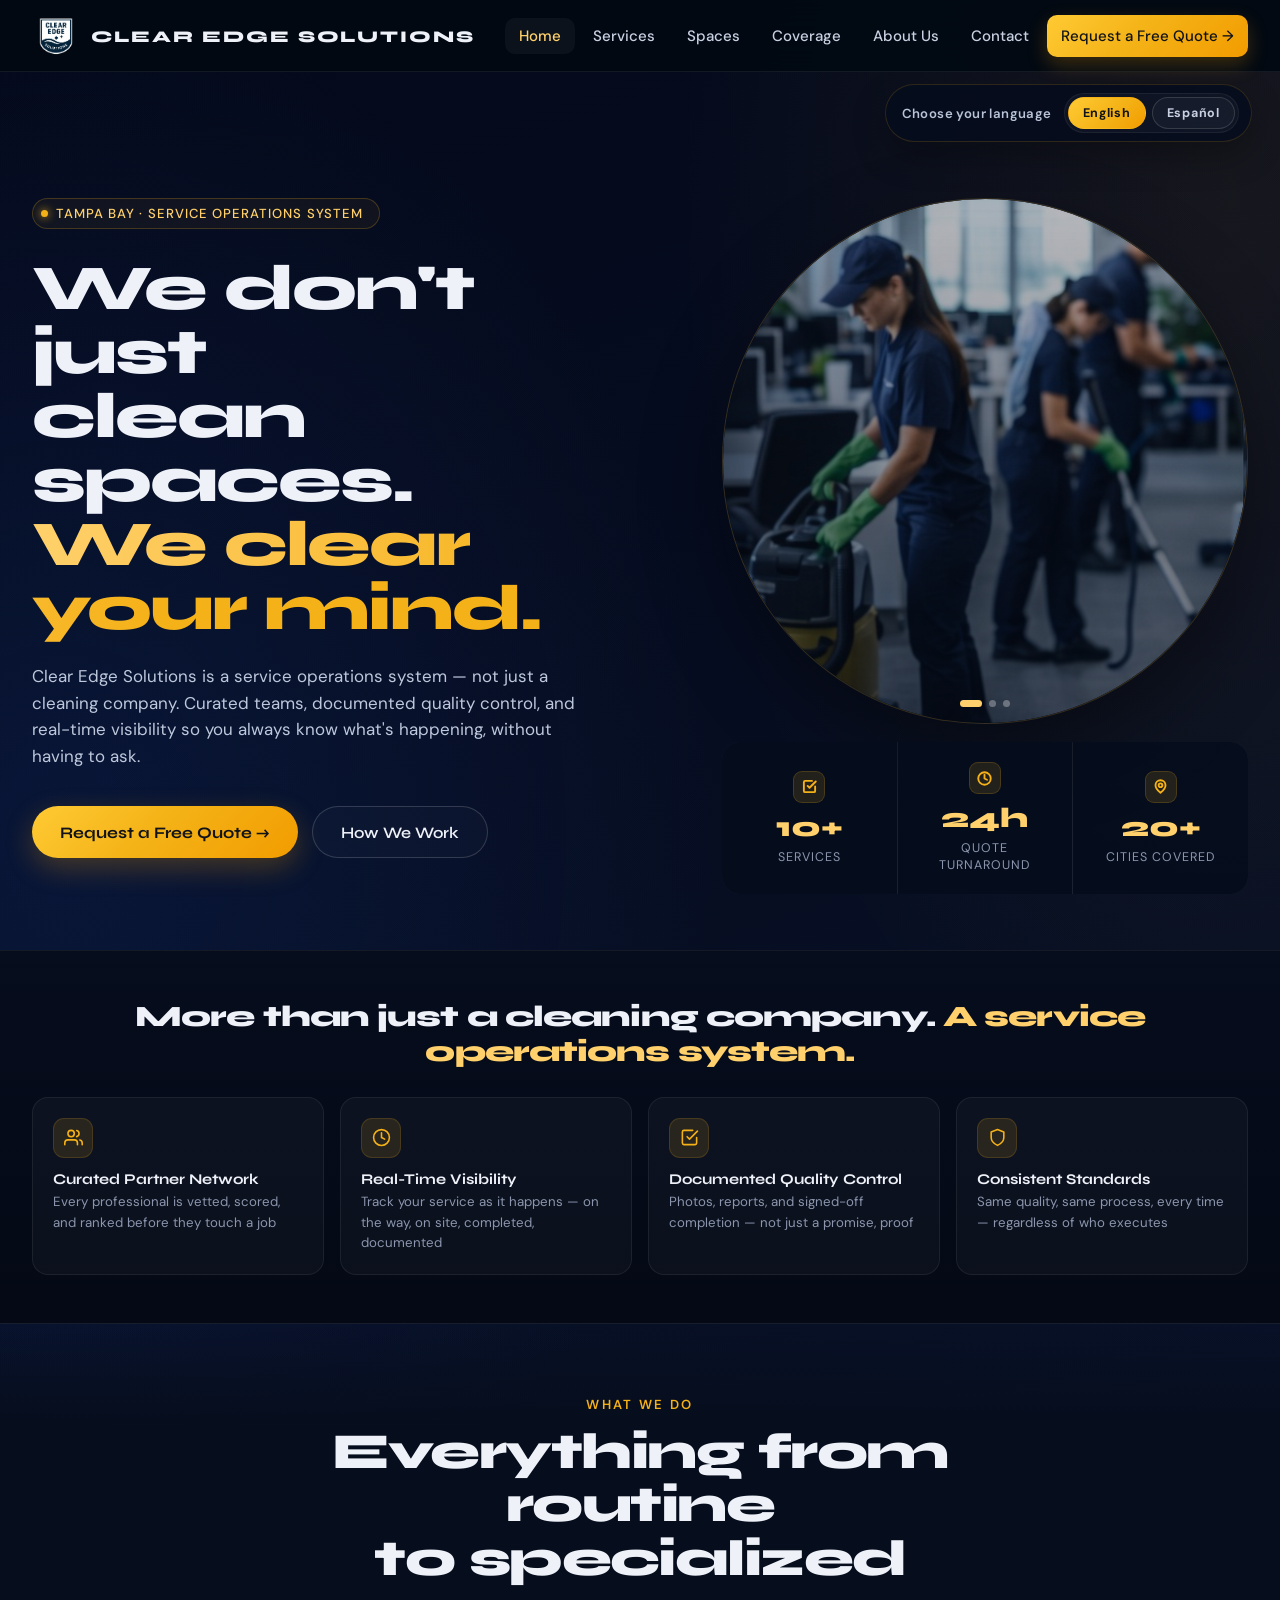
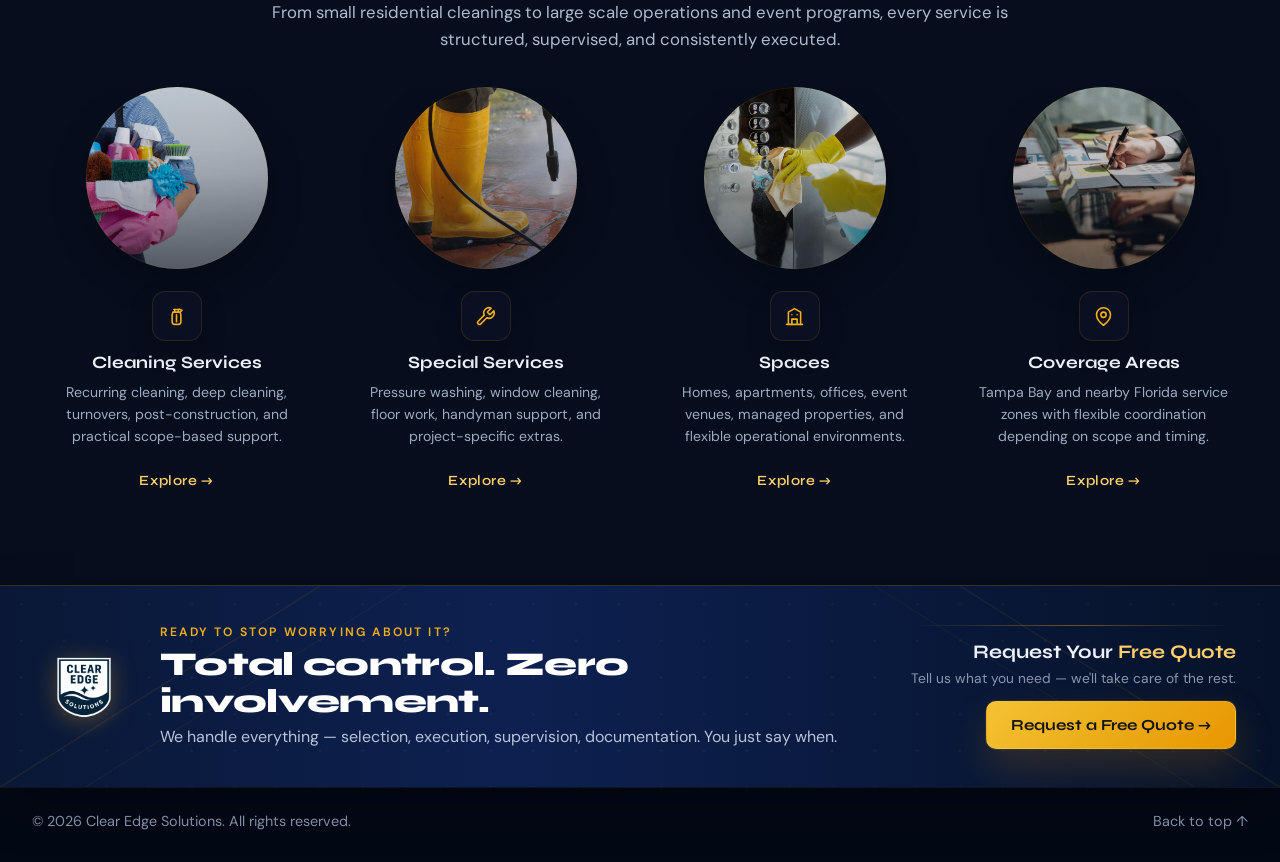
==== commit 3efc1fe4: "Add files via upload" ====
--- a/index.html
+++ b/index.html
@@ -2077,6 +2077,57 @@
 
     .modal-card h2 { font-family: 'Syne', sans-serif; font-size: 1.7rem; font-weight: 800; margin-bottom: 10px; }
     .modal-card p { color: #c8d0e0; font-size: 1rem; line-height: 1.6; margin-bottom: 30px; }
+
+    /* Error toast */
+    .error-toast {
+      position: fixed;
+      bottom: 28px;
+      left: 50%;
+      transform: translateX(-50%) translateY(120%);
+      z-index: 1100;
+      display: flex;
+      align-items: center;
+      gap: 12px;
+      padding: 14px 18px 14px 16px;
+      border-radius: 16px;
+      background: linear-gradient(135deg, #1a0a0a 0%, #2a0f0f 100%);
+      border: 1px solid rgba(220,60,60,0.35);
+      box-shadow: 0 16px 48px rgba(0,0,0,0.5);
+      color: #f7d4d4;
+      font-size: 0.92rem;
+      line-height: 1.45;
+      max-width: calc(100vw - 40px);
+      width: max-content;
+      transition: transform 0.36s cubic-bezier(0.22,1,0.36,1), opacity 0.36s ease;
+      opacity: 0;
+    }
+    .error-toast.show {
+      transform: translateX(-50%) translateY(0);
+      opacity: 1;
+    }
+    .error-toast-icon {
+      width: 34px; height: 34px;
+      border-radius: 50%;
+      background: rgba(220,60,60,0.14);
+      border: 1px solid rgba(220,60,60,0.28);
+      display: grid;
+      place-items: center;
+      flex-shrink: 0;
+      color: #e05555;
+    }
+    .error-toast-icon svg { width: 16px; height: 16px; stroke: currentColor; fill: none; stroke-width: 2.5; stroke-linecap: round; stroke-linejoin: round; }
+    .error-toast-close {
+      background: none;
+      border: none;
+      color: #9aa0b0;
+      font-size: 1.1rem;
+      cursor: pointer;
+      padding: 2px 4px;
+      margin-left: 4px;
+      flex-shrink: 0;
+      line-height: 1;
+    }
+    .error-toast-close:hover { color: #eef1f8; }
 
 
 
@@ -7156,6 +7207,26 @@
   }
 }
 
+/* Custom scrollbar */
+::-webkit-scrollbar { width: 6px; height: 6px; }
+::-webkit-scrollbar-track { background: var(--bg2); }
+::-webkit-scrollbar-thumb { background: rgba(245,177,24,0.32); border-radius: 3px; }
+::-webkit-scrollbar-thumb:hover { background: rgba(245,177,24,0.55); }
+* { scrollbar-width: thin; scrollbar-color: rgba(245,177,24,0.32) var(--bg2); }
+
+/* Date input calendar icon styled to match the page */
+input[type="date"]::-webkit-calendar-picker-indicator {
+  filter: invert(0.75) sepia(1) saturate(3) hue-rotate(2deg) brightness(1.05);
+  cursor: pointer;
+  opacity: 0.6;
+  border-radius: 4px;
+  padding: 2px;
+}
+input[type="date"]::-webkit-calendar-picker-indicator:hover {
+  opacity: 1;
+}
+input[type="date"] { color-scheme: dark; }
+
 <style id="ce-mobile-force-home-title-above-circle-css">
 @media (max-width: 760px) {
   #screen-home .home-hero {
@@ -7249,7 +7320,7 @@
 <button data-screen="areas" onclick="showScreen('areas')">Coverage</button>
 <button data-screen="why" onclick="showScreen('why')">About Us</button>
 <button data-screen="contact" onclick="showScreen('contact')">Contact</button>
-<button class="nav-cta" onclick="showScreen('quote')">Request Free Quote →</button>
+<button class="nav-cta" onclick="showScreen('quote')">Request a Free Quote →</button>
 
 </nav>
 <button aria-expanded="false" aria-label="Open menu" class="mobile-menu-toggle" onclick="toggleMobileMenu()" type="button">
@@ -7265,7 +7336,7 @@
 <button data-screen="areas" onclick="showScreen('areas')">Coverage</button>
 <button data-screen="why" onclick="showScreen('why')">About Us</button>
 <button data-screen="contact" onclick="showScreen('contact')">Contact</button>
-<button class="mobile-quote-btn" onclick="showScreen('quote')">Get a Quote →</button>
+<button class="mobile-quote-btn" onclick="showScreen('quote')">Request a Free Quote →</button>
 <div class="mobile-language-panel" aria-label="Language selector"><span class="mobile-language-title">Choose your language</span><div class="lang-switch mobile-lang-switch"><button class="lang-btn active" data-lang="en" onclick="setLang('en')" type="button">English</button><button class="lang-btn" data-lang="es" onclick="setLang('es')" type="button">Español</button></div></div>
 </div>
 <main>
@@ -7280,7 +7351,7 @@
 <h1 class="hero-h1">We don't just<br/>clean spaces.<br/><span class="gold-text">We clear your mind.</span></h1>
 <p class="hero-sub">Clear Edge Solutions is a service operations system — not just a cleaning company. Curated teams, documented quality control, and real-time visibility so you always know what's happening, without having to ask.</p>
 <div class="hero-actions">
-<button class="btn-gold" onclick="showScreen('quote')">Get a Free Quote →</button>
+<button class="btn-gold" onclick="showScreen('quote')">Request a Free Quote →</button>
 <button class="btn-outline" onclick="showScreen('why')">How We Work</button>
 </div>
 </div>
@@ -7315,7 +7386,7 @@
 <div class="home-system-strip">
 <div class="container">
 <div class="sys-strip-inner">
-<div class="sys-strip-headline">Not a cleaning company. <span>A service operations system.</span></div>
+<div class="sys-strip-headline">More than just a cleaning company. <span>A service operations system.</span></div>
 <div class="sys-strip-items">
 <div class="sys-strip-item">
   <div class="sys-strip-icon">
@@ -7442,7 +7513,7 @@
 <div class="banner-divider"></div>
 <div class="banner-cta-text">Request Your <span style="color:var(--gold-soft);font-weight:700;">Free Quote</span></div>
 <p class="banner-cta-sub">Tell us what you need — we'll take care of the rest.</p>
-<button class="banner-action-btn" onclick="showScreen('quote')">Get a Free Quote →</button>
+<button class="banner-action-btn" onclick="showScreen('quote')">Request a Free Quote →</button>
 </div>
 </div>
 </div>
@@ -7483,7 +7554,13 @@
 <section class="partner-app-form-box">
 <h3>Application Form</h3>
 <p style="margin-bottom:24px;">Choose whether you are applying as an individual or as a company. The form will adjust automatically based on your selection.</p>
-<form id="partnerApplicationForm" name="clear-edge-partner-application" method="POST" data-netlify="true" netlify-honeypot="bot-field" enctype="multipart/form-data"><input type="hidden" name="form-name" value="clear-edge-partner-application"><input type="hidden" name="bot-field"><input type="hidden" name="ce_source_type" value="partner_application"><input type="hidden" name="ce_lead_type" value="partner_review">
+<form data-netlify="true" id="partnerApplicationForm" method="POST" name="clear-edge-partner-application" netlify-honeypot="bot-field" enctype="multipart/form-data">
+<input name="form-name" type="hidden" value="clear-edge-partner-application"/>
+<input name="bot-field" type="hidden"/>
+<input name="form_family" type="hidden" value="partner_application"/>
+<input name="form_source" type="hidden" value="learn_more_partner_application"/>
+<input name="applicant_type" type="hidden" value="partner_provider"/>
+<input name="next_action" type="hidden" value="partner_review"/>
 <div class="partner-form-section">
 <div class="partner-section-title">Basic Information</div>
 <div class="partner-section-sub">Please complete the required contact information before continuing.</div>
@@ -7873,7 +7950,7 @@
 <div class="banner-cta-wrap">
 <div class="banner-divider"></div>
 <button class="banner-action-btn" onclick="showScreen('services')">View Services →</button>
-<button class="banner-action-btn" onclick="showScreen('quote')" style="margin-top:10px;">Get a Free Quote →</button>
+<button class="banner-action-btn" onclick="showScreen('quote')" style="margin-top:10px;">Request a Free Quote →</button>
 </div>
 </div>
 </div>
@@ -7969,7 +8046,7 @@
 <div class="banner-divider"></div>
 <div class="banner-cta-text">Request Your <span style="color:var(--gold-soft);font-weight:700;">Free Quote</span></div>
 <p class="banner-cta-sub">Tell us what you need — we'll take care of the rest.</p>
-<button class="banner-action-btn" onclick="showScreen('quote')">Get a Free Quote →</button>
+<button class="banner-action-btn" onclick="showScreen('quote')">Request a Free Quote →</button>
 </div>
 </div>
 </div>
@@ -7987,7 +8064,7 @@
 <div class="about-logo-showcase"><img alt="Clear Edge Solutions logo" src="logo.png"/></div>
 </div>
 <div class="section-eyebrow" style="text-align:center;margin-bottom:12px;">Tampa Bay · 2025</div>
-<h1 class="section-heading" style="text-align:center;">We're not a cleaning company.<br/><span style="background:linear-gradient(90deg,#ffd06b,#f5b118);-webkit-background-clip:text;-webkit-text-fill-color:transparent;background-clip:text;">We're the system behind it.</span></h1>
+<h1 class="section-heading" style="text-align:center;">More than just a cleaning company.<br/><span style="background:linear-gradient(90deg,#ffd06b,#f5b118);-webkit-background-clip:text;-webkit-text-fill-color:transparent;background-clip:text;">We're the system behind it.</span></h1>
 <p class="section-sub" style="text-align:center;margin:16px auto 0;max-width:720px;">Most cleaning services depend on who shows up and how they feel that day. We built something different — a structured operations model that guarantees the same result regardless of who executes it. Curated teams, active supervision, real-time tracking, and documented outcomes. Every time.</p>
 <div class="about-pillars">
 <span>Curated Partner Network</span>
@@ -8196,7 +8273,7 @@
 <p class="banner-tagline">Whether you want to review our services first or move straight into pricing, both paths are right here.</p>
 <div class="banner-actions">
 <button class="banner-action-btn" onclick="showScreen('services')" style="background:rgba(255,255,255,0.06);color:#eef1f8;border-color:rgba(255,255,255,0.12);box-shadow:none;">View Our Services</button>
-<button class="banner-action-btn" onclick="showScreen('quote')">Request Free Quote →</button>
+<button class="banner-action-btn" onclick="showScreen('quote')">Request a Free Quote →</button>
 </div>
 </div>
 </div>
@@ -8330,7 +8407,7 @@
 </div>
 </div>
 <div style="text-align:center;margin-top:48px;display:flex;gap:14px;justify-content:center;flex-wrap:wrap;">
-<button class="btn-gold" onclick="showScreen('quote')">Get a Quote →</button>
+<button class="btn-gold" onclick="showScreen('quote')">Request a Free Quote →</button>
 <button class="btn-outline service-back-btn" onclick="showScreen('services')">← Back to Services</button>
 </div>
 </div>
@@ -8389,8 +8466,14 @@
 <div class="detail-contact-box detail-contact-below-photo">
 <h2 class="detail-card-title">Contact Us About This Service</h2>
 <p class="detail-card-sub">Provide your project details and we'll build a clear, tailored quote based on your exact needs.</p>
-<form data-netlify="true" id="detail-form" method="POST" name="clear-edge-client-contact" netlify-honeypot="bot-field"><input type="hidden" name="form-name" value="clear-edge-client-contact"><input type="hidden" name="bot-field"><input type="hidden" name="ce_source_type" value="client_contact"><input type="hidden" name="ce_lead_type" value="sales_follow_up">
-
+<form data-netlify="true" id="detail-form" method="POST" name="clear-edge-client-contact" netlify-honeypot="bot-field">
+<input name="form-name" type="hidden" value="clear-edge-client-contact"/>
+<input name="bot-field" type="hidden"/>
+<input name="form_family" type="hidden" value="client_contact"/>
+<input name="form_source" type="hidden" value="service_detail_page"/>
+<input name="lead_type" type="hidden" value="quick_sales_contact"/>
+<input name="next_action" type="hidden" value="sales_team_follow_up"/>
+<input name="button_context" type="hidden" value="Send Message"/>
 <input id="detail-selected-service" name="selected_service" type="hidden"/>
 <div class="form-grid">
 <div class="form-field"><label>Name</label><input name="name" placeholder="Your name" required="" type="text"/></div>
@@ -8398,7 +8481,7 @@
 </div>
 <div class="form-grid form-row">
 <div class="form-field"><label>Phone</label><input name="phone" placeholder="(555) 000-0000" type="tel"/></div>
-<div class="form-field"><label>Service</label><input id="detail-service-input" name="service_display" readonly="" type="text"/></div>
+<div class="form-field"><label>Service</label><input id="detail-service-input" name="service" readonly="" type="text"/></div>
 </div>
 <div class="form-grid single form-row">
 <div class="form-field"><label>Project details</label><textarea name="message" placeholder="Describe your space, timeline, and the level of cleaning you need."></textarea></div>
@@ -8475,8 +8558,14 @@
 </div>
 <div class="quote-quick-message">
 <div class="divider-line"><span>Send a quick message</span></div>
-<form data-netlify="true" id="contact-form" method="POST" name="clear-edge-client-contact" netlify-honeypot="bot-field"><input type="hidden" name="form-name" value="clear-edge-client-contact"><input type="hidden" name="bot-field"><input type="hidden" name="ce_source_type" value="client_contact"><input type="hidden" name="ce_lead_type" value="sales_follow_up">
-
+<form data-netlify="true" id="contact-form" method="POST" name="clear-edge-client-contact" netlify-honeypot="bot-field">
+<input name="form-name" type="hidden" value="clear-edge-client-contact"/>
+<input name="bot-field" type="hidden"/>
+<input name="form_family" type="hidden" value="client_contact"/>
+<input name="form_source" type="hidden" value="quote_page_quick_contact"/>
+<input name="lead_type" type="hidden" value="quick_sales_contact"/>
+<input name="next_action" type="hidden" value="sales_team_follow_up"/>
+<input name="button_context" type="hidden" value="Request a Call"/>
 <div class="form-grid">
 <div class="form-field"><label>Name</label><input name="name" placeholder="Your name" required="" type="text"/></div>
 <div class="form-field"><label>Email</label><input name="email" placeholder="your@email.com" required="" type="email"/></div>
@@ -8517,7 +8606,14 @@
 <span class="quote-step-pill active">1. Contact</span>
 <span class="quote-step-pill">2. Service Details</span>
 </div>
-<form id="quoteRequestForm" name="clear-edge-client-quote" method="POST" data-netlify="true" netlify-honeypot="bot-field" enctype="multipart/form-data"><input type="hidden" name="form-name" value="clear-edge-client-quote"><input type="hidden" name="bot-field"><input type="hidden" name="ce_source_type" value="client_quote"><input type="hidden" name="ce_lead_type" value="contractor_quote_routing">
+<form data-netlify="true" id="quoteRequestForm" method="POST" name="clear-edge-client-quote" netlify-honeypot="bot-field">
+<input name="form-name" type="hidden" value="clear-edge-client-quote"/>
+<input name="bot-field" type="hidden"/>
+<input name="form_family" type="hidden" value="client_quote"/>
+<input name="form_source" type="hidden" value="request_quote_full_form"/>
+<input name="lead_type" type="hidden" value="ready_for_quote"/>
+<input name="next_action" type="hidden" value="contractor_pricing_and_quote_preparation"/>
+<input name="button_context" type="hidden" value="Request a Free Quote"/>
 <div class="quote-step-block active" data-quote-step="1">
 <div class="form-grid">
 <div class="form-field">
@@ -8934,8 +9030,14 @@
 <div class="contact-form-box">
 <h3>Send Us a Message</h3>
 <p class="contact-form-sub">No rush — we'll get back to you as soon as possible.</p>
-<form data-netlify="true" id="info-form" method="POST" name="clear-edge-client-contact" netlify-honeypot="bot-field"><input type="hidden" name="form-name" value="clear-edge-client-contact"><input type="hidden" name="bot-field"><input type="hidden" name="ce_source_type" value="client_contact"><input type="hidden" name="ce_lead_type" value="sales_follow_up">
-
+<form data-netlify="true" id="info-form" method="POST" name="clear-edge-client-contact" netlify-honeypot="bot-field">
+<input name="form-name" type="hidden" value="clear-edge-client-contact"/>
+<input name="bot-field" type="hidden"/>
+<input name="form_family" type="hidden" value="client_contact"/>
+<input name="form_source" type="hidden" value="contact_page_general_message"/>
+<input name="lead_type" type="hidden" value="quick_sales_contact"/>
+<input name="next_action" type="hidden" value="sales_team_follow_up"/>
+<input name="button_context" type="hidden" value="Send Message"/>
 <div class="form-grid">
 <div class="form-field"><label>Name</label><input name="name" placeholder="Your name" required="" type="text"/></div>
 <div class="form-field"><label>Email</label><input name="email" placeholder="your@email.com" required="" type="email"/></div>
@@ -8994,6 +9096,11 @@
 <p id="success-modal-copy">Thank you for reaching out to <strong>Clear Edge Solutions</strong>. We'll review your request and get back to you shortly.</p>
 <button class="btn-gold" onclick="closeModal()" style="width:100%;">Back to Home</button>
 </div>
+</div>
+<div class="error-toast" id="error-toast">
+<div class="error-toast-icon"><svg viewBox="0 0 24 24"><line x1="12" y1="8" x2="12" y2="12"/><line x1="12" y1="16" x2="12.01" y2="16"/><circle cx="12" cy="12" r="10"/></svg></div>
+<span id="error-toast-msg"></span>
+<button class="error-toast-close" onclick="document.getElementById('error-toast').classList.remove('show')" aria-label="Dismiss">×</button>
 </div>
 <script>
     function closeMobileMenu() {
@@ -9499,16 +9606,81 @@
     })();
 
     // Forms
+    async function submitIntakeForm(form) {
+      const submitButton = form.querySelector('[type="submit"]');
+      const originalText = submitButton ? submitButton.textContent : '';
+      if (submitButton) {
+        submitButton.disabled = true;
+        submitButton.textContent = 'Sending...';
+      }
+
+      try {
+        const formData = new FormData(form);
+        const payload = {};
+        for (const [key, value] of formData.entries()) {
+          const cleanedValue = value instanceof File
+            ? (value.name ? { fileName: value.name, fileSize: value.size, fileType: value.type } : '')
+            : value;
+          if (payload[key] !== undefined) {
+            if (!Array.isArray(payload[key])) payload[key] = [payload[key]];
+            payload[key].push(cleanedValue);
+          } else {
+            payload[key] = cleanedValue;
+          }
+        }
+
+        // 1) Save into Supabase through Netlify Function.
+        let response;
+        try {
+          response = await fetch('/.netlify/functions/form-intake', {
+            method: 'POST',
+            headers: { 'Content-Type': 'application/json' },
+            body: JSON.stringify(payload)
+          });
+        } catch (networkErr) {
+          throw new Error('Network error — check your connection or try again.');
+        }
+
+        if (!response.ok) {
+          const err = await response.json().catch(() => ({}));
+          throw new Error(err.error || `Server error ${response.status}`);
+        }
+
+        // 2) Netlify Forms backup (best-effort, never blocks success).
+        try {
+          const fd2 = new FormData(form);
+          const pairs = [];
+          for (const [k, v] of fd2.entries()) {
+            if (!(v instanceof File)) pairs.push(encodeURIComponent(k) + '=' + encodeURIComponent(v));
+          }
+          await fetch('/', {
+            method: 'POST',
+            headers: { 'Content-Type': 'application/x-www-form-urlencoded' },
+            body: pairs.join('&')
+          });
+        } catch (backupError) {
+          console.warn('Netlify Forms backup skipped:', backupError);
+        }
+      } finally {
+        if (submitButton) {
+          submitButton.disabled = false;
+          submitButton.textContent = originalText;
+        }
+      }
+    }
+
     function wireForm(formId) {
       const form = document.getElementById(formId);
       if (!form) return;
-      form.addEventListener('submit', function(e) {
+      form.addEventListener('submit', async function(e) {
         e.preventDefault();
-        fetch('/', {
-          method: 'POST',
-          headers: { 'Content-Type': 'application/x-www-form-urlencoded' },
-          body: new URLSearchParams(new FormData(form)).toString()
-        }).then(() => showModal()).catch(() => showModal());
+        try {
+          await submitIntakeForm(form);
+          showModal();
+        } catch (error) {
+          console.error(error);
+          showError(error.message || 'There was a problem sending the form. Please try again or call 727-263-9994.');
+        }
       });
     }
 
@@ -9519,6 +9691,16 @@
     function showModal() {
       document.getElementById('success-modal').classList.add('open');
       document.body.style.overflow = 'hidden';
+    }
+
+    function showError(msg) {
+      const toast = document.getElementById('error-toast');
+      const msgEl = document.getElementById('error-toast-msg');
+      if (!toast || !msgEl) return;
+      msgEl.textContent = msg;
+      toast.classList.add('show');
+      clearTimeout(toast._hideTimer);
+      toast._hideTimer = setTimeout(() => toast.classList.remove('show'), 7000);
     }
 
     function closeModal() {
@@ -9696,14 +9878,21 @@
     });
     document.getElementById('quoteBackBtnStep3')?.addEventListener('click', () => setQuoteStep(2));
 
-    quoteRequestForm?.addEventListener('submit', (event) => {
+    quoteRequestForm?.addEventListener('submit', async (event) => {
       event.preventDefault();
       if(!validateQuoteStep(2)) return;
+      try {
+        await submitIntakeForm(quoteRequestForm);
+      } catch (error) {
+        console.error(error);
+        showError(error.message || 'There was a problem sending the quote request. Please try again or call 727-263-9994.');
+        return;
+      }
       if(successModalTitle) successModalTitle.textContent = 'Quote Request Submitted!';
       if(successModalCopy) {
         successModalCopy.innerHTML = 'Thank you for requesting a quote from <strong>Clear Edge Solutions</strong>. We received your service details and will review your request to send a tailored estimate in less than 24 hours.';
       }
-      openModal();
+      showModal();
       quoteRequestForm.reset();
       updateMainServiceCards();
       toggleInputWrapBySelect(quotePropertyType, 'Other', quotePropertyTypeOtherWrap, quotePropertyTypeOther);
@@ -9804,17 +9993,25 @@
       }
     });
 
-    partnerApplicationForm?.addEventListener('submit', (event) => {
+    partnerApplicationForm?.addEventListener('submit', async (event) => {
       event.preventDefault();
       syncPartnerApplicationType();
       if(!partnerApplicationForm.reportValidity()) return;
 
+      try {
+        await submitIntakeForm(partnerApplicationForm);
+      } catch (error) {
+        console.error(error);
+        showError(error.message || 'There was a problem sending the application. Please try again or call 727-263-9994.');
+        return;
+      }
+
       if(successModalTitle) successModalTitle.textContent = 'Application Submitted!';
       if(successModalCopy) {
         successModalCopy.innerHTML = 'Thank you for applying with <strong>Clear Edge Solutions</strong>. Your partner application has been received and will be reviewed based on quality, reliability, communication, and operational fit.';
       }
 
-      openModal();
+      showModal();
       partnerApplicationForm.reset();
       syncPartnerApplicationType();
       [
@@ -10297,7 +10494,7 @@
 <script id="ce-bilingual-language-switch-js">
 (function(){
 var currentLang=localStorage.getItem('ceLang')||'en';var originals=new WeakMap();var applying=false;
-var es={"Home": "Inicio", "Services": "Servicios", "Spaces": "Espacios", "Coverage": "Cobertura", "About Us": "Sobre Nosotros", "Contact": "Contacto", "Request Free Quote →": "Solicitar cotización →", "Get a Quote →": "Cotizar →", "Get a Free Quote →": "Solicitar cotización →", "Request a Free Quote →": "Solicitar cotización →", "Request a Free Quote": "Solicitar cotización", "Request a Call": "Solicitar llamada", "We don't just": "No solo", "clean spaces.": "limpiamos espacios.", "We clear your mind.": "Te damos tranquilidad.", "We don't just clean spaces.": "No solo limpiamos espacios.", "Clear Edge Solutions is a service operations system — not just a cleaning company. Curated teams, documented quality control, and real-time visibility so you always know what's happening, without having to ask.": "Clear Edge Solutions es un sistema de operaciones de servicio — no solo una compañía de limpieza. Equipos seleccionados, control de calidad documentado y visibilidad en tiempo real para que siempre sepas qué está pasando, sin tener que preguntar.", "How We Work": "Cómo trabajamos", "Quote turnaround": "Tiempo de cotización", "Cities covered": "Ciudades cubiertas", "Not a cleaning company.": "No somos solo una compañía de limpieza.", "A service operations system.": "Somos un sistema de operaciones de servicio.", "Curated Partner Network": "Red de partners seleccionados", "Real-Time Visibility": "Visibilidad en tiempo real", "Documented Quality Control": "Control de calidad documentado", "Consistent Standards": "Estándares consistentes", "What We Do": "Qué hacemos", "Everything from routine": "Desde servicios rutinarios", "to specialized": "hasta servicios especializados", "Cleaning Services": "Servicios de limpieza", "Special Services": "Servicios especiales", "Explore →": "Explorar →", "Ready to stop worrying about it?": "¿Listo para dejar de preocuparte?", "Total control. Zero involvement.": "Control total. Cero complicaciones.", "We handle everything — selection, execution, supervision, documentation. You just say when.": "Nos encargamos de todo — selección, ejecución, supervisión y documentación. Tú solo nos dices cuándo.", "Partner Application": "Aplicación de partner", "Submission Guidelines": "Guía de aplicación", "Application Form": "Formulario de aplicación", "Basic Information": "Información básica", "Full Name *": "Nombre completo *", "Phone Number *": "Teléfono *", "Email": "Correo electrónico", "Individual": "Individuo", "Company": "Compañía", "Other": "Otro", "Select": "Seleccionar", "Yes": "Sí", "No": "No", "Submit Application": "Enviar aplicación", "Back to Home": "Volver al inicio", "Choose a lane": "Elige una categoría", "Choose a category. We’ll show only the services in that lane.": "Elige una categoría. Mostraremos solo los servicios de esa línea.", "See All Services": "Ver todos los servicios", "Not sure where to start?": "¿No sabes por dónde empezar?", "Click the button below to request a call and we’ll guide you through the next step.": "Haz clic en el botón de abajo para solicitar una llamada y te guiaremos con el siguiente paso.", "Selected category": "Categoría seleccionada", "Review the services that fit your project": "Revisa los servicios que encajan con tu proyecto", "Basic Cleaning": "Basic Cleaning", "Regular Cleaning": "Regular Cleaning", "Deep Cleaning": "Deep Cleaning", "Post-Construction Cleaning": "Post-Construction Cleaning", "Move-In / Move-Out Cleaning": "Move-In / Move-Out Cleaning", "Commercial Cleaning": "Commercial Cleaning", "Pressure Washing": "Pressure washing", "Window Cleaning": "Window Cleaning", "Floor Waxing & Stripping": "Floor Waxing & Stripping", "Floor Waxing and Stripping": "Floor Waxing and Stripping", "Move In / Move Out Assistance": "Move In / Move Out Assistance", "Handyman Services": "Handyman Services", "Consulting": "Consulting", "Popular": "Popular", "Open details": "Ver detalles", "Open details→": "Ver detalles →", "Where We Work": "Dónde trabajamos", "Spaces We Support": "Espacios que apoyamos", "Typical focus": "Enfoque típico", "Next Step": "Siguiente paso", "Explore Services or Get a Quote": "Explora servicios o solicita una cotización", "View Services →": "Ver servicios →", "Where We Serve": "Dónde servimos", "Florida Coverage": "Cobertura en Florida", "We Come to You": "Vamos hasta donde estás", "Need service now?": "¿Necesitas servicio ahora?", "Book your cleaning today.": "Agenda tu limpieza hoy.", "We're not a cleaning company.": "No somos solo una compañía de limpieza.", "We're the system behind it.": "Somos el sistema detrás del servicio.", "How It Works": "Cómo funciona", "Total control — without lifting a finger": "Control total — sin mover un dedo", "You submit a request": "Envías una solicitud", "We select the right partner": "Seleccionamos el partner adecuado", "You approve a structured quote": "Apruebas una cotización estructurada", "Execution with active supervision": "Ejecución con supervisión activa", "Documented close + your sign-off": "Cierre documentado + tu aprobación", "Our Difference": "Nuestra diferencia", "What makes our service model different": "Qué hace diferente nuestro modelo de servicio", "System Over Intuition": "Sistema sobre intuición", "Supervision Before the Problem": "Supervisión antes del problema", "You Always Know What's Happening": "Siempre sabes qué está pasando", "Supervised jobs": "Trabajos supervisados", "Point of contact": "Punto de contacto", "Built for consistency.": "Creado para la consistencia.", "Managed for results.": "Gestionado para resultados.", "Our Mission": "Nuestra misión", "Structured service, consistent results.": "Servicio estructurado, resultados consistentes.", "Our Vision": "Nuestra visión", "Redefining how cleaning gets done.": "Redefiniendo cómo se entrega la limpieza.", "Our Approach": "Nuestro enfoque", "Clear process, cleaner execution.": "Proceso claro, ejecución más limpia.", "Ready for the next step?": "¿Listo para el siguiente paso?", "View Our Services": "Ver nuestros servicios", "Complete Overview": "Resumen completo", "Everything We Offer": "Todo lo que ofrecemos", "Service Name": "Nombre del servicio", "Service Details": "Detalles del servicio", "Service Availability": "Disponibilidad del servicio", "Coverage Area": "Área de cobertura", "Property Types": "Tipos de propiedad", "Project Fit": "Ajuste del proyecto", "Contact Us About This Service": "Contáctanos sobre este servicio", "Name": "Nombre", "Phone": "Teléfono", "Service": "Servicio", "Project details": "Detalles del proyecto", "Send Message": "Enviar mensaje", "Free Quote Available": "Cotización gratis disponible", "Choose the fastest way to start": "Elige la forma más rápida de empezar", "Need information first?": "¿Necesitas información primero?", "Ready for service now?": "¿Listo para el servicio ahora?", "Ask quick questions before committing": "Haz preguntas rápidas antes de comprometerte", "Get direction on the best service path": "Recibe guía sobre el mejor camino de servicio", "Ideal for future projects or early planning": "Ideal para proyectos futuros o planificación inicial", "Send the core details now": "Envía los detalles principales ahora", "We review and follow up quickly": "Revisamos y hacemos seguimiento rápido", "Built for faster quote coordination": "Diseñado para coordinar cotizaciones más rápido", "Quick contact options": "Opciones rápidas de contacto", "Send a quick message": "Enviar un mensaje rápido", "Get your quote now": "Obtén tu cotización ahora", "1. Contact": "1. Contacto", "2. Service Details": "2. Detalles del servicio", "Email *": "Correo electrónico *", "Service Address & City *": "Dirección del servicio y ciudad *", "Select your main service *": "Selecciona tu servicio principal *", "What type of property is this? *": "¿Qué tipo de propiedad es? *", "Residential": "Residencial", "Commercial": "Comercial", "What kind of space is it? *": "¿Qué tipo de espacio es? *", "House": "Casa", "Apartment": "Apartamento", "Office": "Oficina", "Restaurant": "Restaurante", "Preferred Service Date *": "Fecha preferida *", "Preferred Service Time *": "Hora preferida *", "Continue →": "Continuar →", "Main service": "Servicio principal", "Square Footage (approx.) *": "Pies cuadrados aprox. *", "Number of Floors *": "Número de pisos *", "Number of Rooms *": "Número de habitaciones *", "Number of Bathrooms *": "Número de baños *", "Water and Electricity available? *": "¿Hay agua y electricidad? *", "Pets? *": "¿Mascotas? *", "One-time": "Una vez", "Recurring": "Recurrente", "Back": "Atrás", "Submit Quote Request": "Enviar solicitud de cotización", "Choose your language": "Elige tu idioma", "English": "Inglés", "Español": "Español", "Language selector": "Selector de idioma","Core Cleaning": "Limpieza principal", "The main cleaning services clients usually select first.": "Los servicios de limpieza principales que los clientes normalmente seleccionan primero.", "Turnover & Project Cleaning": "Limpieza para entregas y proyectos", "Services used when a space is changing hands, resetting, or being handed off.": "Servicios para espacios que cambian de ocupante, necesitan una recuperación o deben entregarse correctamente.", "Review the services that fit your project": "Revisa los servicios que encajan con tu proyecto", "Choose from our core cleaning services to move from interest to quote without getting lost in the process.": "Elige entre nuestros servicios principales de limpieza para pasar del interés a la cotización sin perderte en el proceso.", "Review the specialty services that support your project": "Revisa los servicios especializados que apoyan tu proyecto", "These services cover support work, exterior care, specialty needs, and operational add-ons that often complete the bigger picture.": "Estos servicios cubren apoyo operativo, cuidado exterior, necesidades especializadas y complementos que ayudan a completar el proyecto.", "Exterior & Surface Care": "Cuidado exterior y de superficies", "Support services that sharpen presentation beyond the standard cleaning scope.": "Servicios de apoyo que mejoran la presentación más allá del alcance básico de limpieza.", "Operational Add-Ons": "Servicios complementarios operativos", "Extra support when a project needs more than cleaning alone.": "Apoyo adicional cuando un proyecto necesita más que limpieza.", "All Services": "Todos los servicios", "See the full service menu in one place": "Mira el menú completo de servicios en un solo lugar", "Compare every service side by side, without repeats, then open the detail that best matches your needs.": "Compara todos los servicios sin repeticiones y abre el detalle del que mejor se ajuste a tus necesidades.", "Full Service Menu": "Menú completo de servicios", "Every service Clear Edge currently supports, organized in one clean view.": "Todos los servicios que Clear Edge ofrece actualmente, organizados en una vista clara.", "High demand": "Alta demanda", "Routine cleaning for residential, commercial, and operational spaces that need consistency, reliability, and clean presentation.": "Limpieza rutinaria para espacios residenciales, comerciales y operativos que necesitan constancia, confiabilidad y buena presentación.", "A top-to-bottom reset for spaces that need stronger detailing, more attention, and a higher standard than routine service.": "Una limpieza más completa para espacios que necesitan mayor detalle, más atención y un estándar superior al servicio rutinario.", "Professional upkeep for business spaces where appearance, consistency, and reliable coordination matter every time.": "Mantenimiento profesional para espacios comerciales donde la apariencia, la constancia y la coordinación confiable son importantes en cada servicio.", "Cleaning for a property before move-in, after move-out, or before a final walkthrough.": "Limpieza para una propiedad antes de mudarse, después de desocuparla o antes de una revisión final.", "Dust, residue, debris, and final presentation support for projects that need to be finished clean and handed off correctly.": "Apoyo con polvo, residuos, escombros y presentación final para proyectos que deben quedar limpios y entregarse correctamente.", "Exterior surface cleaning for entries, sidewalks, facades, and high-visibility areas that need a sharper presentation.": "Limpieza de superficies exteriores como entradas, aceras, fachadas y áreas visibles que necesitan una mejor presentación.", "Interior and exterior window care for spaces where clarity, polish, and detail make a visible difference.": "Limpieza interior y exterior de ventanas para espacios donde la claridad, el brillo y el detalle marcan una diferencia visible.", "Restoration and protection for floors that need a cleaner finish, stronger shine, and better long-term wear.": "Restauración y protección para pisos que necesitan un acabado más limpio, mayor brillo y mejor resistencia a largo plazo.", "Moving support beyond cleaning, including transition tasks, organization, and setup help.": "Apoyo de mudanza más allá de la limpieza, incluyendo tareas de transición, organización y ayuda con la preparación del espacio.", "Light repairs, installations, and practical maintenance support to keep properties functional and presentation-ready.": "Reparaciones menores, instalaciones y apoyo práctico de mantenimiento para mantener las propiedades funcionales y listas para presentarse.", "Operational guidance to shape cleaning plans, service structures, and practical workflows for different property types.": "Guía operativa para estructurar planes de limpieza, modelos de servicio y flujos de trabajo prácticos según el tipo de propiedad.", "Routine cleaning services for residential, commercial, and operational spaces that need consistency, structure, and dependable follow-through.": "Servicios de limpieza rutinaria para espacios residenciales, comerciales y operativos que necesitan constancia, estructura y seguimiento confiable.", "Consistent upkeep, professionally managed": "Mantenimiento constante, gestionado profesionalmente", "Ideal for recurring needs where reliability, communication, and clean presentation matter just as much as the cleaning itself.": "Ideal para necesidades recurrentes donde la confiabilidad, la comunicación y la buena presentación importan tanto como la limpieza misma.", "Recurring or routine service scheduling": "Programación de servicio recurrente o rutinario", "Residential and commercial environments": "Ambientes residenciales y comerciales", "Structured workflow and clear expectations": "Flujo de trabajo estructurado y expectativas claras", "Best for ongoing maintenance and presentation": "Ideal para mantenimiento continuo y presentación", "Flexible around operating hours": "Flexible según los horarios de operación", "Strong fit for managed repeat service": "Excelente opción para servicios repetidos y gestionados", "A more detailed top-to-bottom service designed to address buildup, overlooked zones, and spaces that need a stronger reset before moving into routine maintenance.": "Un servicio más detallado de arriba abajo, diseñado para atender acumulación, áreas pasadas por alto y espacios que necesitan una recuperación más profunda antes de pasar a mantenimiento rutinario.", "A stronger reset for your space": "Una recuperación más profunda para tu espacio", "Recommended when standard cleaning is not enough and the property needs focused attention in high-detail areas.": "Recomendado cuando la limpieza estándar no es suficiente y la propiedad necesita atención enfocada en áreas de mayor detalle.", "Detailed attention to neglected areas": "Atención detallada a áreas descuidadas", "Ideal before recurring service begins": "Ideal antes de iniciar un servicio recurrente", "Great for seasonal resets and turnovers": "Útil para limpiezas de temporada y entregas", "Helps restore a cleaner baseline": "Ayuda a recuperar una base de limpieza más sólida", "Focused on buildup, edges, and touch zones": "Enfocado en acumulación, bordes y zonas de contacto", "Designed for a stronger overall reset": "Diseñado para una recuperación general más profunda", "Final-stage cleanup for projects affected by dust, debris, residue, and construction-related materials, with a careful approach to property protection and presentation.": "Limpieza de etapa final para proyectos afectados por polvo, escombros, residuos y materiales de construcción, cuidando la protección y presentación de la propiedad.", "Project-ready final presentation": "Presentación final lista para entregar", "Designed for newly built, renovated, or recently worked-on spaces that need to look finished, safe, and client-ready.": "Diseñado para espacios nuevos, renovados o recientemente intervenidos que necesitan verse terminados, seguros y listos para el cliente.", "Dust, debris, and residue removal": "Remoción de polvo, escombros y residuos", "Careful work around newly finished surfaces": "Trabajo cuidadoso cerca de superficies recién terminadas", "Suitable for remodels and buildouts": "Adecuado para remodelaciones y adecuaciones", "Prepared for handoff or occupancy": "Preparado para entrega u ocupación", "Final presentation before client walkthroughs": "Presentación final antes de revisiones con el cliente", "Built for detail after active work is complete": "Pensado para el detalle después de finalizar el trabajo activo", "Thorough cleaning designed to prepare a property for incoming occupants or leave it in strong condition at the end of a move.": "Limpieza profunda diseñada para preparar una propiedad para nuevos ocupantes o dejarla en buenas condiciones al finalizar una mudanza.", "Ready for the next occupant": "Listo para el siguiente ocupante", "Useful for leases, transitions, property managers, and clients who need a clean handoff with less back-and-forth.": "Útil para alquileres, transiciones, administradores de propiedades y clientes que necesitan una entrega limpia con menos idas y vueltas.", "Prepares spaces for transition": "Prepara los espacios para la transición", "Focused on vacancy-ready presentation": "Enfocado en una presentación lista para ocupar", "Useful for tenants, owners, and managers": "Útil para inquilinos, propietarios y administradores", "Can be paired with additional support services": "Puede combinarse con servicios de apoyo adicionales", "Supports faster turnover windows": "Apoya ventanas de entrega más rápidas", "Helps reduce handoff issues at transition": "Ayuda a reducir problemas durante la entrega", "Professional cleaning support for offices, facilities, and business environments where communication, timing, and consistent execution are critical.": "Apoyo profesional de limpieza para oficinas, instalaciones y entornos comerciales donde la comunicación, los tiempos y la ejecución constante son críticos.", "Support for operational spaces": "Apoyo para espacios operativos", "Built for work environments that need dependable service delivery, professional presentation, and minimal disruption.": "Diseñado para entornos de trabajo que necesitan un servicio confiable, presentación profesional y mínima interrupción.", "Offices and business environments": "Oficinas y entornos comerciales", "Professional communication and scheduling": "Comunicación y programación profesional", "Reliable ongoing support": "Apoyo continuo confiable", "Managed with active oversight": "Gestionado con supervisión activa", "Built around presentation and uptime": "Diseñado para cuidar la presentación y continuidad operativa", "Adaptable to recurring or custom scopes": "Adaptable a alcances recurrentes o personalizados", "Exterior surface cleaning for properties that need a sharper, cleaner look across walkways, driveways, patios, facades, and other exposed surfaces.": "Limpieza de superficies exteriores para propiedades que necesitan una apariencia más limpia y definida en aceras, entradas, patios, fachadas y otras áreas expuestas.", "Exterior impact that shows": "Impacto exterior que se nota", "A practical way to improve curb appeal and remove visible buildup from high-traffic outdoor surfaces.": "Una forma práctica de mejorar la apariencia exterior y remover acumulación visible en superficies exteriores de alto tráfico.", "Driveways, patios, and exterior surfaces": "Entradas, patios y superficies exteriores", "Improves appearance quickly": "Mejora la apariencia rápidamente", "Useful before events or listings": "Útil antes de eventos o publicaciones de propiedades", "Can complement broader property cleanup": "Puede complementar una limpieza general de la propiedad", "Targets visible outdoor buildup": "Ataca la acumulación visible en exteriores", "Strong curb-appeal improvement service": "Servicio efectivo para mejorar la primera impresión exterior", "Interior and exterior window cleaning focused on clarity, presentation, and a polished overall appearance for the property.": "Limpieza interior y exterior de ventanas enfocada en claridad, presentación y una apariencia general más pulida de la propiedad.", "Clearer finish, better presentation": "Acabado más claro, mejor presentación", "Best when you want the property to feel brighter, cleaner, and more professionally maintained.": "Ideal cuando quieres que la propiedad se sienta más iluminada, limpia y profesionalmente mantenida.", "Interior and exterior options": "Opciones interiores y exteriores", "Improves visual presentation": "Mejora la presentación visual", "Suitable for homes and businesses": "Adecuado para hogares y negocios", "Pairs well with deep or move-related cleaning": "Combina bien con limpiezas profundas o de mudanza", "Helps spaces feel brighter and cleaner": "Ayuda a que los espacios se sientan más claros y limpios", "Ideal final touch before showings or events": "Toque final ideal antes de visitas o eventos", "Floor restoration support that removes worn finish and rebuilds a cleaner, more durable, professional-looking surface.": "Apoyo de restauración de pisos que remueve acabados desgastados y recupera una superficie más limpia, duradera y profesional.", "Restore the look of your floors": "Restaura la apariencia de tus pisos", "Ideal for facilities and spaces where the floor finish directly affects the overall impression of cleanliness and care.": "Ideal para instalaciones y espacios donde el acabado del piso afecta directamente la percepción general de limpieza y cuidado.", "Remove old finish and buildup": "Remueve acabado viejo y acumulación", "Restore shine and uniform appearance": "Restaura el brillo y la apariencia uniforme", "Improves long-term floor presentation": "Mejora la presentación del piso a largo plazo", "Best for hard-surface commercial floors": "Ideal para pisos comerciales de superficie dura", "Supports cleaner facility appearance": "Apoya una apariencia más limpia de la instalación", "Rebuilds a more durable visual finish": "Reconstruye un acabado visual más duradero", "Support services that help with transition logistics, basic organization, and property readiness beyond cleaning alone.": "Servicios de apoyo para logística de transición, organización básica y preparación de la propiedad más allá de la limpieza.", "More than cleaning support": "Más que apoyo de limpieza", "Useful when a move involves multiple needs and you want a more coordinated service approach.": "Útil cuando una mudanza involucra varias necesidades y quieres un enfoque de servicio más coordinado.", "Support around transition and setup": "Apoyo durante la transición y preparación", "Can complement cleaning services": "Puede complementar los servicios de limpieza", "Helps simplify move-related logistics": "Ayuda a simplificar la logística de la mudanza", "Flexible based on property needs": "Flexible según las necesidades de la propiedad", "Useful when timing and coordination matter": "Útil cuando el tiempo y la coordinación importan", "Helps reduce friction during moving days": "Ayuda a reducir fricciones durante los días de mudanza", "Light repair and property-readiness support for small fixes, adjustments, and practical tasks that help finish the job.": "Apoyo de reparaciones menores y preparación de la propiedad para pequeños arreglos, ajustes y tareas prácticas que ayudan a finalizar el trabajo.", "Small fixes that make a difference": "Pequeños arreglos que hacen la diferencia", "A useful add-on when the space needs minor work to feel complete, functional, and ready.": "Un complemento útil cuando el espacio necesita trabajos menores para sentirse completo, funcional y listo.", "Light repairs and simple installations": "Reparaciones menores e instalaciones simples", "Supports property readiness": "Apoya la preparación de la propiedad", "Convenient add-on to cleaning scope": "Complemento conveniente al alcance de limpieza", "Practical for punch-list style needs": "Práctico para listas de pendientes menores", "Helps close out minor outstanding tasks": "Ayuda a cerrar tareas menores pendientes", "Useful before inspections or turnover": "Útil antes de inspecciones o entregas", "Operational guidance for cleaning scope, workflow design, service planning, and practical systems that make service delivery more effective.": "Guía operativa para alcance de limpieza, diseño de flujo de trabajo, planificación de servicio y sistemas prácticos que hacen la ejecución más efectiva.", "Practical guidance, cleaner execution": "Guía práctica, ejecución más clara", "Designed for clients or operators who need help structuring cleaning operations, planning scope, or improving consistency.": "Diseñado para clientes u operadores que necesitan ayuda estructurando operaciones de limpieza, planificando alcances o mejorando la consistencia.", "Service planning and workflow design": "Planificación de servicio y diseño de flujo de trabajo", "Scope review and operational guidance": "Revisión de alcance y guía operativa", "Useful for scaling or reorganizing": "Útil para escalar o reorganizar", "Focused on practical implementation": "Enfocado en implementación práctica", "Improves consistency and accountability": "Mejora la consistencia y la responsabilidad", "Built around real-world service operations": "Diseñado alrededor de operaciones reales de servicio", "This service is available across our active Florida coverage areas and can be adapted to different property types depending on scope, access, and scheduling requirements.": "Este servicio está disponible en nuestras áreas activas de cobertura en Florida y puede adaptarse a diferentes tipos de propiedad según el alcance, acceso y requisitos de programación.", "Homes": "Casas", "Apartments": "Apartamentos", "Commercial spaces": "Espacios comerciales", "Office suites": "Oficinas", "Retail locations": "Locales comerciales", "Managed properties": "Propiedades administradas", "Shared spaces": "Espacios compartidos", "Small commercial spaces": "Espacios comerciales pequeños", "Move-related properties": "Propiedades relacionadas con mudanza", "Retail units": "Locales comerciales", "Shared facilities": "Instalaciones compartidas", "New builds": "Construcciones nuevas", "Remodeled homes": "Casas remodeladas", "Commercial build-outs": "Adecuaciones comerciales", "Tenant improvements": "Mejoras para inquilinos", "Model units": "Unidades modelo", "Final handoff spaces": "Espacios para entrega final", "Rental units": "Unidades en renta", "Vacant properties": "Propiedades vacantes", "Short-stay properties": "Propiedades de estadía corta", "Event venues": "Espacios de eventos", "Managed buildings": "Edificios administrados", "Common areas": "Áreas comunes", "Driveways": "Entradas de vehículos", "Entryways": "Entradas", "Patios": "Patios", "Storefront exteriors": "Exteriores de locales", "Walkways": "Caminos peatonales", "Building approaches": "Accesos al edificio", "Retail fronts": "Fachadas comerciales", "Showing-ready spaces": "Espacios listos para mostrar", "Commercial floors": "Pisos comerciales", "Office interiors": "Interiores de oficina", "Rental turnovers": "Entregas de alquiler", "Occupied transitions": "Transiciones ocupadas", "Punch-list spaces": "Espacios con pendientes menores", "Cleaning operations": "Operaciones de limpieza", "Event workflows": "Flujos de eventos", "Commercial programs": "Programas comerciales", "Startup systems": "Sistemas iniciales", "Service teams": "Equipos de servicio", "Scope may vary by property type": "El alcance puede variar según el tipo de propiedad", "Access conditions can affect final plan": "Las condiciones de acceso pueden afectar el plan final", "One-time or recurring setups available": "Opciones únicas o recurrentes disponibles", "Nearby areas can often be coordinated": "Áreas cercanas normalmente se pueden coordinar", "Regular cleaning is best for recurring property upkeep and is available across our active service areas for both residential and selected commercial environments.": "Basic Cleaning es ideal para mantenimiento recurrente de propiedades y está disponible en nuestras áreas activas de servicio para entornos residenciales y comerciales seleccionados.", "Best for ongoing upkeep": "Ideal para mantenimiento continuo", "Can be adapted to recurring schedules": "Puede adaptarse a horarios recurrentes", "Works well for active properties": "Funciona bien para propiedades en uso", "Custom checklists can be built by need": "Se pueden crear listas personalizadas según la necesidad", "Deep cleaning is offered across our Tampa Bay coverage area for spaces that need a more detailed reset, catch-up clean, or stronger one-time service.": "Deep Cleaning se ofrece en nuestra área de cobertura de Tampa Bay para espacios que necesitan una limpieza más detallada, una recuperación o un servicio único más profundo.", "Best for stronger resets and catch-up work": "Ideal para recuperaciones profundas y limpiezas atrasadas", "Useful before occupancy changes": "Útil antes de cambios de ocupación", "Can target overlooked areas": "Puede enfocarse en áreas pasadas por alto", "Scope is adjusted to property condition": "El alcance se ajusta a la condición de la propiedad", "Post-construction cleaning is coordinated based on project stage, site readiness, and access conditions across our active Florida service radius.": "Post-Construction Cleaning se coordina según la etapa del proyecto, preparación del sitio y condiciones de acceso dentro de nuestra cobertura activa en Florida.", "Requires site-readiness review": "Requiere revisión de preparación del sitio", "Scope depends on project phase": "El alcance depende de la fase del proyecto", "Can support final presentation needs": "Puede apoyar necesidades de presentación final", "Punch-list items may be folded into the plan": "Los pendientes menores pueden integrarse al plan", "Move-in and move-out cleaning is available across our active coverage area for turnovers, handoffs, fresh starts, and vacancy preparation.": "Move-In / Move-Out Cleaning está disponible en nuestra área activa para entregas, transiciones, nuevos comienzos y preparación de propiedades vacantes.", "Designed for turnover readiness": "Diseñado para preparación de entrega", "Can be paired with transition support": "Puede combinarse con apoyo de transición", "Helpful before showings or handoff": "Útil antes de visitas o entregas", "Add-on services can be included by scope": "Se pueden incluir servicios adicionales según el alcance", "Commercial cleaning is available throughout our active service area and can be adapted to traffic level, facility use, and operational schedule.": "Commercial Cleaning está disponible en nuestra área activa de servicio y puede adaptarse al nivel de tráfico, uso de la instalación y horario operativo.", "Can be structured around site traffic": "Puede estructurarse según el tráfico del lugar", "Suitable for repeated service programs": "Adecuado para programas de servicio recurrente", "Scope can include visible common areas": "El alcance puede incluir áreas comunes visibles", "Built for operational consistency": "Diseñado para consistencia operativa", "Pressure washing is coordinated across our active service areas for exterior surfaces that need a stronger visual reset and curb-appeal improvement.": "Pressure Washing se coordina en nuestras áreas activas para superficies exteriores que necesitan una recuperación visual más fuerte y mejor primera impresión.", "Best for visible exterior improvement": "Ideal para mejorar exteriores visibles", "Weather and surface condition matter": "El clima y la condición de la superficie importan", "Can be bundled with broader cleanup work": "Puede combinarse con una limpieza más amplia", "Useful before events, listings, or resets": "Útil antes de eventos, publicaciones o recuperaciones", "Window cleaning is available in our active Florida coverage areas for properties that need a brighter, cleaner, more polished final presentation.": "Window Cleaning está disponible en nuestras áreas activas de Florida para propiedades que necesitan una presentación final más clara, limpia y pulida.", "Can be standalone or part of a larger scope": "Puede ser independiente o parte de un alcance mayor", "Access requirements may affect final plan": "Los requisitos de acceso pueden afectar el plan final", "Strong visual upgrade for presentation-focused spaces": "Mejora visual fuerte para espacios enfocados en presentación", "Works well before showings or special use": "Funciona bien antes de visitas o usos especiales", "Floor waxing and stripping is provided in selected service areas for facilities and commercial properties where floor finish affects the full presentation of the space.": "Floor Waxing & Stripping se ofrece en áreas seleccionadas para instalaciones y propiedades comerciales donde el acabado del piso afecta la presentación completa del espacio.", "Best for hard-surface floor restoration": "Ideal para restaurar pisos de superficie dura", "Finish condition affects total scope": "La condición del acabado afecta el alcance total", "Can improve long-term floor presentation": "Puede mejorar la presentación del piso a largo plazo", "Maintenance planning can be discussed if needed": "Se puede revisar un plan de mantenimiento si se necesita", "Move-in and move-out assistance is available for selected projects that need extra transition support beyond cleaning alone.": "Move In / Move Out Assistance está disponible para proyectos seleccionados que necesitan apoyo adicional de transición más allá de la limpieza.", "Useful when moves involve more than cleaning": "Útil cuando la mudanza implica más que limpieza", "Can complement turnover service": "Puede complementar el servicio de entrega", "Scope depends on transition needs": "El alcance depende de las necesidades de transición", "Best defined around the exact move plan": "Se define mejor alrededor del plan exacto de mudanza", "Handyman services are available for selected residential and commercial properties depending on task type, access, and scheduling needs.": "Handyman Services está disponible para propiedades residenciales y comerciales seleccionadas según el tipo de tarea, acceso y programación.", "Task list defines the final scope": "La lista de tareas define el alcance final", "Best for small fixes and practical adjustments": "Ideal para arreglos pequeños y ajustes prácticos", "Can be added to broader property-readiness work": "Puede agregarse a un trabajo más amplio de preparación de propiedad", "Photos or notes help define the plan faster": "Fotos o notas ayudan a definir el plan más rápido", "Consulting support is available remotely or on-site for clients who need help designing workflows, improving service systems, or structuring operations.": "Consulting está disponible de forma remota o presencial para clientes que necesitan diseñar flujos de trabajo, mejorar sistemas de servicio o estructurar operaciones.", "Built around workflow and service planning": "Diseñado alrededor del flujo de trabajo y la planificación de servicio", "Can support scaling or restructuring": "Puede apoyar crecimiento o reestructuración", "Project scope is defined case by case": "El alcance se define caso por caso", "Remote or on-site support may be possible": "Puede ser posible apoyo remoto o presencial"};
+var es={"Home": "Inicio", "Services": "Servicios", "Spaces": "Espacios", "Coverage": "Cobertura", "About Us": "Sobre Nosotros", "Contact": "Contacto", "Request Free Quote →": "Solicita una Cotización Gratis →", "Get a Quote →": "Solicita una Cotización Gratis →", "Get a Free Quote →": "Solicita una Cotización Gratis →", "Request a Free Quote →": "Solicita una Cotización Gratis →", "Request a Free Quote": "Solicita una Cotización Gratis", "Request a Call": "Solicitar llamada", "We don't just": "No solo", "clean spaces.": "limpiamos espacios.", "We clear your mind.": "Te damos tranquilidad.", "We don't just clean spaces.": "No solo limpiamos espacios.", "Clear Edge Solutions is a service operations system — not just a cleaning company. Curated teams, documented quality control, and real-time visibility so you always know what's happening, without having to ask.": "Clear Edge Solutions es un sistema de operaciones de servicio — no solo una compañía de limpieza. Equipos seleccionados, control de calidad documentado y visibilidad en tiempo real para que siempre sepas qué está pasando, sin tener que preguntar.", "How We Work": "Cómo trabajamos", "Quote turnaround": "Tiempo de cotización", "Cities covered": "Ciudades cubiertas", "More than just a cleaning company.": "Más que una empresa de limpieza.", "Not a cleaning company.": "No somos solo una compañía de limpieza.", "A service operations system.": "Somos un sistema de operaciones de servicio.", "Curated Partner Network": "Red de partners seleccionados", "Real-Time Visibility": "Visibilidad en tiempo real", "Documented Quality Control": "Control de calidad documentado", "Consistent Standards": "Estándares consistentes", "What We Do": "Qué hacemos", "Everything from routine": "Desde servicios rutinarios", "to specialized": "hasta servicios especializados", "Cleaning Services": "Servicios de limpieza", "Special Services": "Servicios especiales", "Explore →": "Explorar →", "Ready to stop worrying about it?": "¿Listo para dejar de preocuparte?", "Total control. Zero involvement.": "Control total. Cero complicaciones.", "We handle everything — selection, execution, supervision, documentation. You just say when.": "Nos encargamos de todo — selección, ejecución, supervisión y documentación. Tú solo nos dices cuándo.", "Partner Application": "Aplicación de partner", "Submission Guidelines": "Guía de aplicación", "Application Form": "Formulario de aplicación", "Basic Information": "Información básica", "Full Name *": "Nombre completo *", "Phone Number *": "Teléfono *", "Email": "Correo electrónico", "Individual": "Individuo", "Company": "Compañía", "Other": "Otro", "Select": "Seleccionar", "Yes": "Sí", "No": "No", "Submit Application": "Enviar aplicación", "Back to Home": "Volver al inicio", "Choose a lane": "Elige una categoría", "Choose a category. We’ll show only the services in that lane.": "Elige una categoría. Mostraremos solo los servicios de esa línea.", "See All Services": "Ver todos los servicios", "Not sure where to start?": "¿No sabes por dónde empezar?", "Click the button below to request a call and we’ll guide you through the next step.": "Haz clic en el botón de abajo para solicitar una llamada y te guiaremos con el siguiente paso.", "Selected category": "Categoría seleccionada", "Review the services that fit your project": "Revisa los servicios que encajan con tu proyecto", "Basic Cleaning": "Basic Cleaning", "Regular Cleaning": "Regular Cleaning", "Deep Cleaning": "Deep Cleaning", "Post-Construction Cleaning": "Post-Construction Cleaning", "Move-In / Move-Out Cleaning": "Move-In / Move-Out Cleaning", "Commercial Cleaning": "Commercial Cleaning", "Pressure Washing": "Pressure washing", "Window Cleaning": "Window Cleaning", "Floor Waxing & Stripping": "Floor Waxing & Stripping", "Floor Waxing and Stripping": "Floor Waxing and Stripping", "Move In / Move Out Assistance": "Move In / Move Out Assistance", "Handyman Services": "Handyman Services", "Consulting": "Consulting", "Popular": "Popular", "Open details": "Ver detalles", "Open details→": "Ver detalles →", "Where We Work": "Dónde trabajamos", "Spaces We Support": "Espacios que apoyamos", "Typical focus": "Enfoque típico", "Next Step": "Siguiente paso", "Explore Services or Get a Quote": "Explora servicios o solicita una cotización", "View Services →": "Ver servicios →", "Where We Serve": "Dónde servimos", "Florida Coverage": "Cobertura en Florida", "We Come to You": "Vamos hasta donde estás", "Need service now?": "¿Necesitas servicio ahora?", "Book your cleaning today.": "Agenda tu limpieza hoy.", "More than just a cleaning company.": "Más que una empresa de limpieza.", "We're not a cleaning company.": "No somos solo una compañía de limpieza.", "We're the system behind it.": "Somos el sistema detrás del servicio.", "How It Works": "Cómo funciona", "Total control — without lifting a finger": "Control total — sin mover un dedo", "You submit a request": "Envías una solicitud", "We select the right partner": "Seleccionamos el partner adecuado", "You approve a structured quote": "Apruebas una cotización estructurada", "Execution with active supervision": "Ejecución con supervisión activa", "Documented close + your sign-off": "Cierre documentado + tu aprobación", "Our Difference": "Nuestra diferencia", "What makes our service model different": "Qué hace diferente nuestro modelo de servicio", "System Over Intuition": "Sistema sobre intuición", "Supervision Before the Problem": "Supervisión antes del problema", "You Always Know What's Happening": "Siempre sabes qué está pasando", "Supervised jobs": "Trabajos supervisados", "Point of contact": "Punto de contacto", "Built for consistency.": "Creado para la consistencia.", "Managed for results.": "Gestionado para resultados.", "Our Mission": "Nuestra misión", "Structured service, consistent results.": "Servicio estructurado, resultados consistentes.", "Our Vision": "Nuestra visión", "Redefining how cleaning gets done.": "Redefiniendo cómo se entrega la limpieza.", "Our Approach": "Nuestro enfoque", "Clear process, cleaner execution.": "Proceso claro, ejecución más limpia.", "Ready for the next step?": "¿Listo para el siguiente paso?", "View Our Services": "Ver nuestros servicios", "Complete Overview": "Resumen completo", "Everything We Offer": "Todo lo que ofrecemos", "Service Name": "Nombre del servicio", "Service Details": "Detalles del servicio", "Service Availability": "Disponibilidad del servicio", "Coverage Area": "Área de cobertura", "Property Types": "Tipos de propiedad", "Project Fit": "Ajuste del proyecto", "Contact Us About This Service": "Contáctanos sobre este servicio", "Name": "Nombre", "Phone": "Teléfono", "Service": "Servicio", "Project details": "Detalles del proyecto", "Send Message": "Enviar mensaje", "Free Quote Available": "Cotización gratis disponible", "Choose the fastest way to start": "Elige la forma más rápida de empezar", "Need information first?": "¿Necesitas información primero?", "Ready for service now?": "¿Listo para el servicio ahora?", "Ask quick questions before committing": "Haz preguntas rápidas antes de comprometerte", "Get direction on the best service path": "Recibe guía sobre el mejor camino de servicio", "Ideal for future projects or early planning": "Ideal para proyectos futuros o planificación inicial", "Send the core details now": "Envía los detalles principales ahora", "We review and follow up quickly": "Revisamos y hacemos seguimiento rápido", "Built for faster quote coordination": "Diseñado para coordinar cotizaciones más rápido", "Quick contact options": "Opciones rápidas de contacto", "Send a quick message": "Enviar un mensaje rápido", "Get your quote now": "Obtén tu cotización ahora", "1. Contact": "1. Contacto", "2. Service Details": "2. Detalles del servicio", "Email *": "Correo electrónico *", "Service Address & City *": "Dirección del servicio y ciudad *", "Select your main service *": "Selecciona tu servicio principal *", "What type of property is this? *": "¿Qué tipo de propiedad es? *", "Residential": "Residencial", "Commercial": "Comercial", "What kind of space is it? *": "¿Qué tipo de espacio es? *", "House": "Casa", "Apartment": "Apartamento", "Office": "Oficina", "Restaurant": "Restaurante", "Preferred Service Date *": "Fecha preferida *", "Preferred Service Time *": "Hora preferida *", "Continue →": "Continuar →", "Main service": "Servicio principal", "Square Footage (approx.) *": "Pies cuadrados aprox. *", "Number of Floors *": "Número de pisos *", "Number of Rooms *": "Número de habitaciones *", "Number of Bathrooms *": "Número de baños *", "Water and Electricity available? *": "¿Hay agua y electricidad? *", "Pets? *": "¿Mascotas? *", "One-time": "Una vez", "Recurring": "Recurrente", "Back": "Atrás", "Submit Quote Request": "Enviar solicitud de cotización", "Choose your language": "Elige tu idioma", "English": "Inglés", "Español": "Español", "Language selector": "Selector de idioma","Core Cleaning": "Limpieza principal", "The main cleaning services clients usually select first.": "Los servicios de limpieza principales que los clientes normalmente seleccionan primero.", "Turnover & Project Cleaning": "Limpieza para entregas y proyectos", "Services used when a space is changing hands, resetting, or being handed off.": "Servicios para espacios que cambian de ocupante, necesitan una recuperación o deben entregarse correctamente.", "Review the services that fit your project": "Revisa los servicios que encajan con tu proyecto", "Choose from our core cleaning services to move from interest to quote without getting lost in the process.": "Elige entre nuestros servicios principales de limpieza para pasar del interés a la cotización sin perderte en el proceso.", "Review the specialty services that support your project": "Revisa los servicios especializados que apoyan tu proyecto", "These services cover support work, exterior care, specialty needs, and operational add-ons that often complete the bigger picture.": "Estos servicios cubren apoyo operativo, cuidado exterior, necesidades especializadas y complementos que ayudan a completar el proyecto.", "Exterior & Surface Care": "Cuidado exterior y de superficies", "Support services that sharpen presentation beyond the standard cleaning scope.": "Servicios de apoyo que mejoran la presentación más allá del alcance básico de limpieza.", "Operational Add-Ons": "Servicios complementarios operativos", "Extra support when a project needs more than cleaning alone.": "Apoyo adicional cuando un proyecto necesita más que limpieza.", "All Services": "Todos los servicios", "See the full service menu in one place": "Mira el menú completo de servicios en un solo lugar", "Compare every service side by side, without repeats, then open the detail that best matches your needs.": "Compara todos los servicios sin repeticiones y abre el detalle del que mejor se ajuste a tus necesidades.", "Full Service Menu": "Menú completo de servicios", "Every service Clear Edge currently supports, organized in one clean view.": "Todos los servicios que Clear Edge ofrece actualmente, organizados en una vista clara.", "High demand": "Alta demanda", "Routine cleaning for residential, commercial, and operational spaces that need consistency, reliability, and clean presentation.": "Limpieza rutinaria para espacios residenciales, comerciales y operativos que necesitan constancia, confiabilidad y buena presentación.", "A top-to-bottom reset for spaces that need stronger detailing, more attention, and a higher standard than routine service.": "Una limpieza más completa para espacios que necesitan mayor detalle, más atención y un estándar superior al servicio rutinario.", "Professional upkeep for business spaces where appearance, consistency, and reliable coordination matter every time.": "Mantenimiento profesional para espacios comerciales donde la apariencia, la constancia y la coordinación confiable son importantes en cada servicio.", "Cleaning for a property before move-in, after move-out, or before a final walkthrough.": "Limpieza para una propiedad antes de mudarse, después de desocuparla o antes de una revisión final.", "Dust, residue, debris, and final presentation support for projects that need to be finished clean and handed off correctly.": "Apoyo con polvo, residuos, escombros y presentación final para proyectos que deben quedar limpios y entregarse correctamente.", "Exterior surface cleaning for entries, sidewalks, facades, and high-visibility areas that need a sharper presentation.": "Limpieza de superficies exteriores como entradas, aceras, fachadas y áreas visibles que necesitan una mejor presentación.", "Interior and exterior window care for spaces where clarity, polish, and detail make a visible difference.": "Limpieza interior y exterior de ventanas para espacios donde la claridad, el brillo y el detalle marcan una diferencia visible.", "Restoration and protection for floors that need a cleaner finish, stronger shine, and better long-term wear.": "Restauración y protección para pisos que necesitan un acabado más limpio, mayor brillo y mejor resistencia a largo plazo.", "Moving support beyond cleaning, including transition tasks, organization, and setup help.": "Apoyo de mudanza más allá de la limpieza, incluyendo tareas de transición, organización y ayuda con la preparación del espacio.", "Light repairs, installations, and practical maintenance support to keep properties functional and presentation-ready.": "Reparaciones menores, instalaciones y apoyo práctico de mantenimiento para mantener las propiedades funcionales y listas para presentarse.", "Operational guidance to shape cleaning plans, service structures, and practical workflows for different property types.": "Guía operativa para estructurar planes de limpieza, modelos de servicio y flujos de trabajo prácticos según el tipo de propiedad.", "Routine cleaning services for residential, commercial, and operational spaces that need consistency, structure, and dependable follow-through.": "Servicios de limpieza rutinaria para espacios residenciales, comerciales y operativos que necesitan constancia, estructura y seguimiento confiable.", "Consistent upkeep, professionally managed": "Mantenimiento constante, gestionado profesionalmente", "Ideal for recurring needs where reliability, communication, and clean presentation matter just as much as the cleaning itself.": "Ideal para necesidades recurrentes donde la confiabilidad, la comunicación y la buena presentación importan tanto como la limpieza misma.", "Recurring or routine service scheduling": "Programación de servicio recurrente o rutinario", "Residential and commercial environments": "Ambientes residenciales y comerciales", "Structured workflow and clear expectations": "Flujo de trabajo estructurado y expectativas claras", "Best for ongoing maintenance and presentation": "Ideal para mantenimiento continuo y presentación", "Flexible around operating hours": "Flexible según los horarios de operación", "Strong fit for managed repeat service": "Excelente opción para servicios repetidos y gestionados", "A more detailed top-to-bottom service designed to address buildup, overlooked zones, and spaces that need a stronger reset before moving into routine maintenance.": "Un servicio más detallado de arriba abajo, diseñado para atender acumulación, áreas pasadas por alto y espacios que necesitan una recuperación más profunda antes de pasar a mantenimiento rutinario.", "A stronger reset for your space": "Una recuperación más profunda para tu espacio", "Recommended when standard cleaning is not enough and the property needs focused attention in high-detail areas.": "Recomendado cuando la limpieza estándar no es suficiente y la propiedad necesita atención enfocada en áreas de mayor detalle.", "Detailed attention to neglected areas": "Atención detallada a áreas descuidadas", "Ideal before recurring service begins": "Ideal antes de iniciar un servicio recurrente", "Great for seasonal resets and turnovers": "Útil para limpiezas de temporada y entregas", "Helps restore a cleaner baseline": "Ayuda a recuperar una base de limpieza más sólida", "Focused on buildup, edges, and touch zones": "Enfocado en acumulación, bordes y zonas de contacto", "Designed for a stronger overall reset": "Diseñado para una recuperación general más profunda", "Final-stage cleanup for projects affected by dust, debris, residue, and construction-related materials, with a careful approach to property protection and presentation.": "Limpieza de etapa final para proyectos afectados por polvo, escombros, residuos y materiales de construcción, cuidando la protección y presentación de la propiedad.", "Project-ready final presentation": "Presentación final lista para entregar", "Designed for newly built, renovated, or recently worked-on spaces that need to look finished, safe, and client-ready.": "Diseñado para espacios nuevos, renovados o recientemente intervenidos que necesitan verse terminados, seguros y listos para el cliente.", "Dust, debris, and residue removal": "Remoción de polvo, escombros y residuos", "Careful work around newly finished surfaces": "Trabajo cuidadoso cerca de superficies recién terminadas", "Suitable for remodels and buildouts": "Adecuado para remodelaciones y adecuaciones", "Prepared for handoff or occupancy": "Preparado para entrega u ocupación", "Final presentation before client walkthroughs": "Presentación final antes de revisiones con el cliente", "Built for detail after active work is complete": "Pensado para el detalle después de finalizar el trabajo activo", "Thorough cleaning designed to prepare a property for incoming occupants or leave it in strong condition at the end of a move.": "Limpieza profunda diseñada para preparar una propiedad para nuevos ocupantes o dejarla en buenas condiciones al finalizar una mudanza.", "Ready for the next occupant": "Listo para el siguiente ocupante", "Useful for leases, transitions, property managers, and clients who need a clean handoff with less back-and-forth.": "Útil para alquileres, transiciones, administradores de propiedades y clientes que necesitan una entrega limpia con menos idas y vueltas.", "Prepares spaces for transition": "Prepara los espacios para la transición", "Focused on vacancy-ready presentation": "Enfocado en una presentación lista para ocupar", "Useful for tenants, owners, and managers": "Útil para inquilinos, propietarios y administradores", "Can be paired with additional support services": "Puede combinarse con servicios de apoyo adicionales", "Supports faster turnover windows": "Apoya ventanas de entrega más rápidas", "Helps reduce handoff issues at transition": "Ayuda a reducir problemas durante la entrega", "Professional cleaning support for offices, facilities, and business environments where communication, timing, and consistent execution are critical.": "Apoyo profesional de limpieza para oficinas, instalaciones y entornos comerciales donde la comunicación, los tiempos y la ejecución constante son críticos.", "Support for operational spaces": "Apoyo para espacios operativos", "Built for work environments that need dependable service delivery, professional presentation, and minimal disruption.": "Diseñado para entornos de trabajo que necesitan un servicio confiable, presentación profesional y mínima interrupción.", "Offices and business environments": "Oficinas y entornos comerciales", "Professional communication and scheduling": "Comunicación y programación profesional", "Reliable ongoing support": "Apoyo continuo confiable", "Managed with active oversight": "Gestionado con supervisión activa", "Built around presentation and uptime": "Diseñado para cuidar la presentación y continuidad operativa", "Adaptable to recurring or custom scopes": "Adaptable a alcances recurrentes o personalizados", "Exterior surface cleaning for properties that need a sharper, cleaner look across walkways, driveways, patios, facades, and other exposed surfaces.": "Limpieza de superficies exteriores para propiedades que necesitan una apariencia más limpia y definida en aceras, entradas, patios, fachadas y otras áreas expuestas.", "Exterior impact that shows": "Impacto exterior que se nota", "A practical way to improve curb appeal and remove visible buildup from high-traffic outdoor surfaces.": "Una forma práctica de mejorar la apariencia exterior y remover acumulación visible en superficies exteriores de alto tráfico.", "Driveways, patios, and exterior surfaces": "Entradas, patios y superficies exteriores", "Improves appearance quickly": "Mejora la apariencia rápidamente", "Useful before events or listings": "Útil antes de eventos o publicaciones de propiedades", "Can complement broader property cleanup": "Puede complementar una limpieza general de la propiedad", "Targets visible outdoor buildup": "Ataca la acumulación visible en exteriores", "Strong curb-appeal improvement service": "Servicio efectivo para mejorar la primera impresión exterior", "Interior and exterior window cleaning focused on clarity, presentation, and a polished overall appearance for the property.": "Limpieza interior y exterior de ventanas enfocada en claridad, presentación y una apariencia general más pulida de la propiedad.", "Clearer finish, better presentation": "Acabado más claro, mejor presentación", "Best when you want the property to feel brighter, cleaner, and more professionally maintained.": "Ideal cuando quieres que la propiedad se sienta más iluminada, limpia y profesionalmente mantenida.", "Interior and exterior options": "Opciones interiores y exteriores", "Improves visual presentation": "Mejora la presentación visual", "Suitable for homes and businesses": "Adecuado para hogares y negocios", "Pairs well with deep or move-related cleaning": "Combina bien con limpiezas profundas o de mudanza", "Helps spaces feel brighter and cleaner": "Ayuda a que los espacios se sientan más claros y limpios", "Ideal final touch before showings or events": "Toque final ideal antes de visitas o eventos", "Floor restoration support that removes worn finish and rebuilds a cleaner, more durable, professional-looking surface.": "Apoyo de restauración de pisos que remueve acabados desgastados y recupera una superficie más limpia, duradera y profesional.", "Restore the look of your floors": "Restaura la apariencia de tus pisos", "Ideal for facilities and spaces where the floor finish directly affects the overall impression of cleanliness and care.": "Ideal para instalaciones y espacios donde el acabado del piso afecta directamente la percepción general de limpieza y cuidado.", "Remove old finish and buildup": "Remueve acabado viejo y acumulación", "Restore shine and uniform appearance": "Restaura el brillo y la apariencia uniforme", "Improves long-term floor presentation": "Mejora la presentación del piso a largo plazo", "Best for hard-surface commercial floors": "Ideal para pisos comerciales de superficie dura", "Supports cleaner facility appearance": "Apoya una apariencia más limpia de la instalación", "Rebuilds a more durable visual finish": "Reconstruye un acabado visual más duradero", "Support services that help with transition logistics, basic organization, and property readiness beyond cleaning alone.": "Servicios de apoyo para logística de transición, organización básica y preparación de la propiedad más allá de la limpieza.", "More than cleaning support": "Más que apoyo de limpieza", "Useful when a move involves multiple needs and you want a more coordinated service approach.": "Útil cuando una mudanza involucra varias necesidades y quieres un enfoque de servicio más coordinado.", "Support around transition and setup": "Apoyo durante la transición y preparación", "Can complement cleaning services": "Puede complementar los servicios de limpieza", "Helps simplify move-related logistics": "Ayuda a simplificar la logística de la mudanza", "Flexible based on property needs": "Flexible según las necesidades de la propiedad", "Useful when timing and coordination matter": "Útil cuando el tiempo y la coordinación importan", "Helps reduce friction during moving days": "Ayuda a reducir fricciones durante los días de mudanza", "Light repair and property-readiness support for small fixes, adjustments, and practical tasks that help finish the job.": "Apoyo de reparaciones menores y preparación de la propiedad para pequeños arreglos, ajustes y tareas prácticas que ayudan a finalizar el trabajo.", "Small fixes that make a difference": "Pequeños arreglos que hacen la diferencia", "A useful add-on when the space needs minor work to feel complete, functional, and ready.": "Un complemento útil cuando el espacio necesita trabajos menores para sentirse completo, funcional y listo.", "Light repairs and simple installations": "Reparaciones menores e instalaciones simples", "Supports property readiness": "Apoya la preparación de la propiedad", "Convenient add-on to cleaning scope": "Complemento conveniente al alcance de limpieza", "Practical for punch-list style needs": "Práctico para listas de pendientes menores", "Helps close out minor outstanding tasks": "Ayuda a cerrar tareas menores pendientes", "Useful before inspections or turnover": "Útil antes de inspecciones o entregas", "Operational guidance for cleaning scope, workflow design, service planning, and practical systems that make service delivery more effective.": "Guía operativa para alcance de limpieza, diseño de flujo de trabajo, planificación de servicio y sistemas prácticos que hacen la ejecución más efectiva.", "Practical guidance, cleaner execution": "Guía práctica, ejecución más clara", "Designed for clients or operators who need help structuring cleaning operations, planning scope, or improving consistency.": "Diseñado para clientes u operadores que necesitan ayuda estructurando operaciones de limpieza, planificando alcances o mejorando la consistencia.", "Service planning and workflow design": "Planificación de servicio y diseño de flujo de trabajo", "Scope review and operational guidance": "Revisión de alcance y guía operativa", "Useful for scaling or reorganizing": "Útil para escalar o reorganizar", "Focused on practical implementation": "Enfocado en implementación práctica", "Improves consistency and accountability": "Mejora la consistencia y la responsabilidad", "Built around real-world service operations": "Diseñado alrededor de operaciones reales de servicio", "This service is available across our active Florida coverage areas and can be adapted to different property types depending on scope, access, and scheduling requirements.": "Este servicio está disponible en nuestras áreas activas de cobertura en Florida y puede adaptarse a diferentes tipos de propiedad según el alcance, acceso y requisitos de programación.", "Homes": "Casas", "Apartments": "Apartamentos", "Commercial spaces": "Espacios comerciales", "Office suites": "Oficinas", "Retail locations": "Locales comerciales", "Managed properties": "Propiedades administradas", "Shared spaces": "Espacios compartidos", "Small commercial spaces": "Espacios comerciales pequeños", "Move-related properties": "Propiedades relacionadas con mudanza", "Retail units": "Locales comerciales", "Shared facilities": "Instalaciones compartidas", "New builds": "Construcciones nuevas", "Remodeled homes": "Casas remodeladas", "Commercial build-outs": "Adecuaciones comerciales", "Tenant improvements": "Mejoras para inquilinos", "Model units": "Unidades modelo", "Final handoff spaces": "Espacios para entrega final", "Rental units": "Unidades en renta", "Vacant properties": "Propiedades vacantes", "Short-stay properties": "Propiedades de estadía corta", "Event venues": "Espacios de eventos", "Managed buildings": "Edificios administrados", "Common areas": "Áreas comunes", "Driveways": "Entradas de vehículos", "Entryways": "Entradas", "Patios": "Patios", "Storefront exteriors": "Exteriores de locales", "Walkways": "Caminos peatonales", "Building approaches": "Accesos al edificio", "Retail fronts": "Fachadas comerciales", "Showing-ready spaces": "Espacios listos para mostrar", "Commercial floors": "Pisos comerciales", "Office interiors": "Interiores de oficina", "Rental turnovers": "Entregas de alquiler", "Occupied transitions": "Transiciones ocupadas", "Punch-list spaces": "Espacios con pendientes menores", "Cleaning operations": "Operaciones de limpieza", "Event workflows": "Flujos de eventos", "Commercial programs": "Programas comerciales", "Startup systems": "Sistemas iniciales", "Service teams": "Equipos de servicio", "Scope may vary by property type": "El alcance puede variar según el tipo de propiedad", "Access conditions can affect final plan": "Las condiciones de acceso pueden afectar el plan final", "One-time or recurring setups available": "Opciones únicas o recurrentes disponibles", "Nearby areas can often be coordinated": "Áreas cercanas normalmente se pueden coordinar", "Regular cleaning is best for recurring property upkeep and is available across our active service areas for both residential and selected commercial environments.": "Basic Cleaning es ideal para mantenimiento recurrente de propiedades y está disponible en nuestras áreas activas de servicio para entornos residenciales y comerciales seleccionados.", "Best for ongoing upkeep": "Ideal para mantenimiento continuo", "Can be adapted to recurring schedules": "Puede adaptarse a horarios recurrentes", "Works well for active properties": "Funciona bien para propiedades en uso", "Custom checklists can be built by need": "Se pueden crear listas personalizadas según la necesidad", "Deep cleaning is offered across our Tampa Bay coverage area for spaces that need a more detailed reset, catch-up clean, or stronger one-time service.": "Deep Cleaning se ofrece en nuestra área de cobertura de Tampa Bay para espacios que necesitan una limpieza más detallada, una recuperación o un servicio único más profundo.", "Best for stronger resets and catch-up work": "Ideal para recuperaciones profundas y limpiezas atrasadas", "Useful before occupancy changes": "Útil antes de cambios de ocupación", "Can target overlooked areas": "Puede enfocarse en áreas pasadas por alto", "Scope is adjusted to property condition": "El alcance se ajusta a la condición de la propiedad", "Post-construction cleaning is coordinated based on project stage, site readiness, and access conditions across our active Florida service radius.": "Post-Construction Cleaning se coordina según la etapa del proyecto, preparación del sitio y condiciones de acceso dentro de nuestra cobertura activa en Florida.", "Requires site-readiness review": "Requiere revisión de preparación del sitio", "Scope depends on project phase": "El alcance depende de la fase del proyecto", "Can support final presentation needs": "Puede apoyar necesidades de presentación final", "Punch-list items may be folded into the plan": "Los pendientes menores pueden integrarse al plan", "Move-in and move-out cleaning is available across our active coverage area for turnovers, handoffs, fresh starts, and vacancy preparation.": "Move-In / Move-Out Cleaning está disponible en nuestra área activa para entregas, transiciones, nuevos comienzos y preparación de propiedades vacantes.", "Designed for turnover readiness": "Diseñado para preparación de entrega", "Can be paired with transition support": "Puede combinarse con apoyo de transición", "Helpful before showings or handoff": "Útil antes de visitas o entregas", "Add-on services can be included by scope": "Se pueden incluir servicios adicionales según el alcance", "Commercial cleaning is available throughout our active service area and can be adapted to traffic level, facility use, and operational schedule.": "Commercial Cleaning está disponible en nuestra área activa de servicio y puede adaptarse al nivel de tráfico, uso de la instalación y horario operativo.", "Can be structured around site traffic": "Puede estructurarse según el tráfico del lugar", "Suitable for repeated service programs": "Adecuado para programas de servicio recurrente", "Scope can include visible common areas": "El alcance puede incluir áreas comunes visibles", "Built for operational consistency": "Diseñado para consistencia operativa", "Pressure washing is coordinated across our active service areas for exterior surfaces that need a stronger visual reset and curb-appeal improvement.": "Pressure Washing se coordina en nuestras áreas activas para superficies exteriores que necesitan una recuperación visual más fuerte y mejor primera impresión.", "Best for visible exterior improvement": "Ideal para mejorar exteriores visibles", "Weather and surface condition matter": "El clima y la condición de la superficie importan", "Can be bundled with broader cleanup work": "Puede combinarse con una limpieza más amplia", "Useful before events, listings, or resets": "Útil antes de eventos, publicaciones o recuperaciones", "Window cleaning is available in our active Florida coverage areas for properties that need a brighter, cleaner, more polished final presentation.": "Window Cleaning está disponible en nuestras áreas activas de Florida para propiedades que necesitan una presentación final más clara, limpia y pulida.", "Can be standalone or part of a larger scope": "Puede ser independiente o parte de un alcance mayor", "Access requirements may affect final plan": "Los requisitos de acceso pueden afectar el plan final", "Strong visual upgrade for presentation-focused spaces": "Mejora visual fuerte para espacios enfocados en presentación", "Works well before showings or special use": "Funciona bien antes de visitas o usos especiales", "Floor waxing and stripping is provided in selected service areas for facilities and commercial properties where floor finish affects the full presentation of the space.": "Floor Waxing & Stripping se ofrece en áreas seleccionadas para instalaciones y propiedades comerciales donde el acabado del piso afecta la presentación completa del espacio.", "Best for hard-surface floor restoration": "Ideal para restaurar pisos de superficie dura", "Finish condition affects total scope": "La condición del acabado afecta el alcance total", "Can improve long-term floor presentation": "Puede mejorar la presentación del piso a largo plazo", "Maintenance planning can be discussed if needed": "Se puede revisar un plan de mantenimiento si se necesita", "Move-in and move-out assistance is available for selected projects that need extra transition support beyond cleaning alone.": "Move In / Move Out Assistance está disponible para proyectos seleccionados que necesitan apoyo adicional de transición más allá de la limpieza.", "Useful when moves involve more than cleaning": "Útil cuando la mudanza implica más que limpieza", "Can complement turnover service": "Puede complementar el servicio de entrega", "Scope depends on transition needs": "El alcance depende de las necesidades de transición", "Best defined around the exact move plan": "Se define mejor alrededor del plan exacto de mudanza", "Handyman services are available for selected residential and commercial properties depending on task type, access, and scheduling needs.": "Handyman Services está disponible para propiedades residenciales y comerciales seleccionadas según el tipo de tarea, acceso y programación.", "Task list defines the final scope": "La lista de tareas define el alcance final", "Best for small fixes and practical adjustments": "Ideal para arreglos pequeños y ajustes prácticos", "Can be added to broader property-readiness work": "Puede agregarse a un trabajo más amplio de preparación de propiedad", "Photos or notes help define the plan faster": "Fotos o notas ayudan a definir el plan más rápido", "Consulting support is available remotely or on-site for clients who need help designing workflows, improving service systems, or structuring operations.": "Consulting está disponible de forma remota o presencial para clientes que necesitan diseñar flujos de trabajo, mejorar sistemas de servicio o estructurar operaciones.", "Built around workflow and service planning": "Diseñado alrededor del flujo de trabajo y la planificación de servicio", "Can support scaling or restructuring": "Puede apoyar crecimiento o reestructuración", "Project scope is defined case by case": "El alcance se define caso por caso", "Remote or on-site support may be possible": "Puede ser posible apoyo remoto o presencial"};
 function norm(s){return String(s).replace(/\s+/g,' ').trim()}function keep(o,r){return (o.match(/^\s*/)||[''])[0]+r+(o.match(/\s*$/)||[''])[0]}
 function apply(lang){applying=true;var w=document.createTreeWalker(document.body,NodeFilter.SHOW_TEXT,{acceptNode:function(n){if(!n.parentElement)return NodeFilter.FILTER_REJECT;var t=n.parentElement.tagName;if(t==='SCRIPT'||t==='STYLE'||t==='NOSCRIPT')return NodeFilter.FILTER_REJECT;return norm(n.nodeValue)?NodeFilter.FILTER_ACCEPT:NodeFilter.FILTER_REJECT}});var n;while(n=w.nextNode()){if(!originals.has(n))originals.set(n,n.nodeValue);var o=originals.get(n);if(lang==='en'){if(n.nodeValue!==o)n.nodeValue=o}else{var r=es[norm(o)];if(r)n.nodeValue=keep(o,r)}}document.querySelectorAll('.lang-btn').forEach(function(b){b.classList.toggle('active',(b.getAttribute('data-lang')||b.textContent.trim().slice(0,2).toLowerCase())===lang)});document.documentElement.setAttribute('lang',lang==='es'?'es':'en');applying=false}
 window.setLang=function(lang){currentLang=lang==='es'?'es':'en';localStorage.setItem('ceLang',currentLang);apply(currentLang)};
@@ -10402,7 +10599,7 @@
 
 <script id="ce-language-v3-complete-es-js">
 (function(){
-  var es={"Choose your language": "Elige tu idioma", "Select one path below": "Selecciona una opción abajo", "Tampa Bay · Service Operations System": "Tampa Bay · Sistema operativo de servicios", "Every professional is vetted, scored, and ranked before they touch a job": "Cada profesional es revisado, evaluado y clasificado antes de tocar un trabajo", "Track your service as it happens — on the way, on site, completed, documented": "Sigue tu servicio en tiempo real — en camino, en sitio, completado y documentado", "Photos, reports, and signed-off completion — not just a promise, proof": "Fotos, reportes y cierre aprobado — no solo una promesa, sino evidencia", "Same quality, same process, every time — regardless of who executes": "La misma calidad, el mismo proceso, siempre — sin importar quién ejecute el trabajo", "From small residential cleanings to large scale operations and event programs, every service is structured, supervised, and consistently executed.": "Desde limpiezas residenciales pequeñas hasta operaciones de gran escala y programas para eventos, cada servicio se estructura, supervisa y ejecuta con consistencia.", "Recurring cleaning, deep cleaning, turnovers, post-construction, and practical scope-based support.": "Limpieza recurrente, limpieza profunda, entregas de propiedad, post-construcción y apoyo práctico según el alcance.", "Pressure washing, window cleaning, floor work, handyman support, and project-specific extras.": "Pressure Washing, Window Cleaning, Floor Waxing & Stripping, Handyman Services y apoyos específicos según el proyecto.", "Tampa Bay and nearby Florida service zones with flexible coordination depending on scope and timing.": "Tampa Bay y zonas cercanas de Florida con coordinación flexible según el alcance y el tiempo requerido.", "Tell us what you need — we'll take care of the rest.": "Cuéntanos qué necesitas — nosotros nos encargamos del resto.", "Service Partners & Providers": "Partners y proveedores de servicio", "Apply directly through Clear Edge Solutions. Complete the information below and we will review your submission based on quality, reliability, communication, and operational fit.": "Aplica directamente con Clear Edge Solutions. Completa la información de abajo y revisaremos tu solicitud según calidad, confiabilidad, comunicación y ajuste operativo.", "Please complete all required fields with accurate information. Only selected providers will be contacted after review.": "Completa todos los campos requeridos con información precisa. Solo los proveedores seleccionados serán contactados después de la revisión.", "Share the services you can actively perform and the areas where you can reliably operate.": "Indica los servicios que puedes realizar activamente y las áreas donde puedes operar de forma confiable.", "We review applications based on standards, communication, consistency, and real fit with our workflow.": "Revisamos las aplicaciones según estándares, comunicación, consistencia y ajuste real con nuestro flujo de trabajo.", "This form is intended for service providers who want to be considered for future opportunities with Clear Edge Solutions. It does not guarantee approval or immediate assignment.": "Este formulario es para proveedores de servicio que desean ser considerados para futuras oportunidades con Clear Edge Solutions. No garantiza aprobación ni asignación inmediata.", "Choose whether you are applying as an individual or as a company. The form will adjust automatically based on your selection.": "Elige si estás aplicando como individuo o como compañía. El formulario se ajustará automáticamente según tu selección.", "Please complete the required contact information before continuing.": "Completa la información de contacto requerida antes de continuar.", "Are you applying as an individual or as a company? *": "¿Estás aplicando como individuo o como compañía? *", "Independent professional applying under your personal profile.": "Profesional independiente aplicando bajo tu perfil personal.", "Service company applying with business operations, team, and business details.": "Compañía de servicios aplicando con operaciones, equipo e información comercial.", "We work with independent professionals who take pride in quality, reliability, and communication. Please provide accurate information about your experience, services, and availability.": "Trabajamos con profesionales independientes que se toman en serio la calidad, la confiabilidad y la comunicación. Proporciona información precisa sobre tu experiencia, servicios y disponibilidad.", "Services & Coverage": "Servicios y cobertura", "Select all areas where you can reliably operate *": "Selecciona todas las áreas donde puedes operar de forma confiable *", "Select all services you actively provide *": "Selecciona todos los servicios que prestas activamente *", "Do you provide your own cleaning supplies? *": "¿Proporcionas tus propios suministros de limpieza? *", "Where did you worked and what did you do? *": "¿Dónde trabajaste y qué funciones realizabas? *", "Are there any additional services you offer or anything we should be aware of?": "¿Ofreces servicios adicionales o hay algo que debamos saber?", "We partner with service companies that operate with strong standards in quality, communication, and execution. Please provide detailed information about your services, coverage, and capabilities.": "Trabajamos con compañías de servicios que operan con altos estándares de calidad, comunicación y ejecución. Proporciona información detallada sobre tus servicios, cobertura y capacidades.", "Upload recent work pictures that reflects the services selected above *": "Sube fotos recientes de trabajos que reflejen los servicios seleccionados arriba *", "You can select multiple images. In production this can be connected to your storage flow.": "Puedes seleccionar varias imágenes. En producción, esto puede conectarse a tu flujo de almacenamiento.", "Do you provide your own cleaning supplies and equipment? *": "¿Proporcionas tus propios suministros y equipos de limpieza? *", "Do you have insurance? *": "¿Tienes seguro? *", "Core cleaning for homes, offices, turnovers, and business spaces.": "Limpieza base para hogares, oficinas, entregas de propiedad y espacios comerciales.", "Exterior care, floor work, handyman support, and moving help.": "Cuidado exterior, trabajo de pisos, apoyo handyman y ayuda con mudanzas.", "Compare everything in one clean view without duplicates.": "Compara todo en una sola vista organizada y sin duplicados.", "Choose from our core cleaning services to move from interest to quote without getting lost in the process.": "Elige entre nuestros servicios principales de limpieza para pasar del interés a la cotización sin perderte en el proceso.", "A clearer view of the types of properties, facilities, and environments where our services are commonly delivered.": "Una vista más clara de los tipos de propiedades, instalaciones y entornos donde normalmente prestamos nuestros servicios.", "Different spaces operate differently. Some need steady recurring upkeep. Others need stronger resets, turnover support, presentation-level detailing, or flexible service around traffic and timing. This section is meant to show the kinds of environments we can step into and how our service approach adapts to each one.": "Cada espacio funciona de manera diferente. Algunos necesitan mantenimiento recurrente. Otros requieren limpiezas más fuertes, apoyo para entregas, detalle de presentación o servicio flexible según el tráfico y los horarios. Esta sección muestra los tipos de entornos donde podemos intervenir y cómo adaptamos nuestro enfoque de servicio.", "Professional appearance": "Presentación profesional", "Support for storefronts, showrooms, counters, service-facing environments, and high-visibility spaces that need to feel clean, organized, and ready for foot traffic.": "Apoyo para vitrinas, showrooms, mostradores, áreas de atención y espacios visibles que deben sentirse limpios, organizados y listos para recibir tráfico.", "Traffic-sensitive service": "Servicio sensible al tráfico", "Turnover-focused service for guest-ready spaces that need faster resets, stronger consistency, and a presentation standard that holds from one stay to the next.": "Servicio enfocado en entregas para espacios listos para huéspedes que necesitan restablecimientos rápidos, mayor consistencia y un estándar de presentación que se mantenga entre una estadía y otra.", "Flexible cleaning support before, during, and after events for spaces where appearance can shift quickly and operational timing matters as much as the cleaning itself.": "Apoyo flexible de limpieza antes, durante y después de eventos para espacios donde la apariencia puede cambiar rápido y el tiempo operativo importa tanto como la limpieza.", "Detailed final-stage cleaning for remodels, build-outs, new builds, and handoff-ready projects where dust, residue, and overall presentation need to be handled correctly.": "Limpieza detallada de etapa final para remodelaciones, adecuaciones, construcciones nuevas y proyectos listos para entrega donde el polvo, los residuos y la presentación general deben manejarse correctamente.", "Final clean prep": "Preparación de limpieza final", "See how each service works in detail or send your project information and get a structured quote fast.": "Revisa cómo funciona cada servicio en detalle o envía la información de tu proyecto para recibir una cotización estructurada rápidamente.", "Based in Tampa Bay — serving clients across our Florida coverage area.": "Con base en Tampa Bay — atendemos clientes dentro de nuestra área de cobertura en Florida.", "If you're within an hour of downtown Tampa,": "Si estás a menos de una hora del centro de Tampa,", "we're there.": "vamos hasta allá.", "Fast response, clear communication, and scheduling built around your needs.": "Respuesta rápida, comunicación clara y programación ajustada a tus necesidades.", "Most cleaning services depend on who shows up and how they feel that day. We built something different — a structured operations model that guarantees the same result regardless of who executes it. Curated teams, active supervision, real-time tracking, and documented outcomes. Every time.": "La mayoría de servicios de limpieza dependen de quién llega y de cómo se sienta ese día. Nosotros construimos algo diferente: un modelo operativo estructurado que garantiza el mismo resultado sin importar quién ejecute el trabajo. Equipos seleccionados, supervisión activa, seguimiento en tiempo real y resultados documentados. Siempre.", "Active Supervision": "Supervisión activa", "Real-Time Tracking": "Seguimiento en tiempo real", "<24h Quote Turnaround": "Cotización en menos de 24h", "From the moment you request service to the moment it's done, you see everything. Here's how the process runs.": "Desde el momento en que solicitas el servicio hasta que se completa, puedes ver todo. Así funciona el proceso.", "Tell us what you need — scope, space type, timing. We evaluate internally within hours. Quote delivered in under 24h.": "Cuéntanos qué necesitas: alcance, tipo de espacio y horario. Lo evaluamos internamente en pocas horas. Cotización entregada en menos de 24 horas.", "From our vetted pool of Tier A professionals, ranked by performance score — not whoever happens to be available.": "Desde nuestra red de profesionales Tier A previamente evaluados y clasificados por desempeño — no simplemente quien esté disponible.", "Track it in real time. CES monitors the job as it happens — not just at the end. You see when we're on the way, on site, and done.": "Haz seguimiento en tiempo real. CES monitorea el trabajo mientras sucede — no solo al final. Ves cuándo estamos en camino, en sitio y cuándo se completa.", "Photos, report, completion confirmation. The job isn't done until you say it is.": "Fotos, reporte y confirmación de finalización. El trabajo no se da por terminado hasta que tú lo apruebes.", "Built around oversight, systems, and accountability so the cards below feel like a standard you can actually expect on every job.": "Construido alrededor de supervisión, sistemas y responsabilidad para que lo que ves abajo sea un estándar que realmente puedas esperar en cada trabajo.", "We don't wait for something to go wrong to step in. Active monitoring means issues get caught and solved before you ever see them. That's the difference between reactive and controlled.": "No esperamos a que algo salga mal para intervenir. El monitoreo activo permite detectar y resolver problemas antes de que tú los veas. Esa es la diferencia entre reaccionar y tener control.", "No chasing updates. No wondering if someone showed up. Real-time status, documented results, and one point of contact from start to finish. Clear Edge Solutions is the only party you talk to — we handle everything behind the scenes.": "Sin perseguir actualizaciones. Sin preguntarte si alguien llegó. Estado en tiempo real, resultados documentados y un solo punto de contacto de principio a fin. Clear Edge Solutions es la única parte con la que hablas — nosotros manejamos todo detrás de escena.", "We don't operate as a traditional cleaning company. We manage cleaning as a controlled operation — with defined systems, active supervision, and clear communication at every step.": "No operamos como una compañía tradicional de limpieza. Gestionamos la limpieza como una operación controlada — con sistemas definidos, supervisión activa y comunicación clara en cada paso.", "Every job is planned, executed, and reviewed with the same objective: deliver results that are": "Cada trabajo se planifica, ejecuta y revisa con el mismo objetivo: entregar resultados que sean", "To deliver cleaning services through structured systems and active supervision, ensuring consistent results in every space we service.": "Entregar servicios de limpieza mediante sistemas estructurados y supervisión activa, asegurando resultados consistentes en cada espacio que atendemos.", "To redefine how cleaning services are delivered — shifting from task-based execution to fully managed, controlled operations at any scale.": "Redefinir cómo se entregan los servicios de limpieza — pasando de una ejecución por tareas a operaciones completamente gestionadas y controladas a cualquier escala.", "Each service is organized around communication, defined expectations, and active follow-through from start to finish.": "Cada servicio se organiza alrededor de comunicación, expectativas definidas y seguimiento activo de principio a fin.", "Explore the full scope or request your quote.": "Explora el alcance completo o solicita tu cotización.", "Whether you want to review our services first or move straight into pricing, both paths are right here.": "Ya sea que quieras revisar nuestros servicios primero o pasar directo a precios, ambos caminos están aquí.", "A complete list of all cleaning and support services provided by Clear Edge Solutions — each structured, supervised, and consistently executed.": "Lista completa de los servicios de limpieza y apoyo que ofrece Clear Edge Solutions — cada uno estructurado, supervisado y ejecutado con consistencia.", "Routine cleaning for residential, commercial, and all types of spaces. Consistent scheduling, structured workflow, and reliable delivery.": "Limpieza rutinaria para espacios residenciales, comerciales y de diferentes tipos. Programación consistente, flujo estructurado y entrega confiable.", "A detailed top-to-bottom service that addresses buildup, overlooked zones, and areas that need a stronger reset. Ideal before recurring service begins.": "Servicio detallado de arriba abajo que atiende acumulación, zonas pasadas por alto y áreas que necesitan una recuperación más profunda. Ideal antes de iniciar un servicio recurrente.", "Final-stage cleanup for newly built, renovated, or recently worked-on spaces. Removal of debris, dust, residue, and construction materials — protecting your property throughout.": "Limpieza de etapa final para espacios nuevos, renovados o intervenidos recientemente. Retiro de escombros, polvo, residuos y materiales de construcción — cuidando tu propiedad durante el proceso.", "Thorough cleaning designed to prepare a property for incoming occupants or leave it in strong condition at the end of a move. Useful for tenants, owners, and property managers.": "Limpieza completa diseñada para preparar una propiedad para nuevos ocupantes o dejarla en buen estado al finalizar una mudanza. Útil para inquilinos, propietarios y administradores.", "Professional cleaning support for offices, facilities, and business environments where communication, timing, and consistent execution are critical.": "Apoyo profesional de limpieza para oficinas, instalaciones y entornos comerciales donde la comunicación, el tiempo y la ejecución consistente son críticos.", "Exterior surface cleaning for driveways, patios, facades, and walkways. Improves curb appeal quickly and can complement broader property cleanup.": "Limpieza de superficies exteriores como entradas, patios, fachadas y andenes. Mejora rápidamente la apariencia exterior y puede complementar una limpieza más amplia de la propiedad.", "Interior and exterior window care for crystal-clear, polished presentation. Suitable for homes and businesses, pairs well with deep or move-related cleaning.": "Cuidado de ventanas interiores y exteriores para una presentación clara y pulida. Adecuado para hogares y negocios; combina bien con limpiezas profundas o relacionadas con mudanzas.", "Floor restoration that removes worn finish and rebuilds a cleaner, more durable surface. Best for hard-surface commercial floors where presentation matters.": "Restauración de pisos que remueve acabados desgastados y reconstruye una superficie más limpia y duradera. Ideal para pisos comerciales de superficie dura donde la presentación importa.", "Support services for transition logistics, basic organization, and property readiness beyond cleaning. Useful when a move involves multiple needs.": "Servicios de apoyo para logística de transición, organización básica y preparación de propiedad más allá de la limpieza. Útil cuando una mudanza implica varias necesidades.", "Operational guidance for cleaning scope, workflow design, and service planning. Designed for clients who need help structuring operations or improving consistency.": "Guía operativa para alcance de limpieza, diseño de flujo de trabajo y planificación de servicio. Diseñado para clientes que necesitan estructurar operaciones o mejorar la consistencia.", "Detailed service description goes here.": "Aquí va la descripción detallada del servicio.", "This service is available across our active Florida coverage areas and can be adapted to different property types depending on scope, access, and scheduling requirements.": "Este servicio está disponible en nuestras áreas activas de cobertura en Florida y puede adaptarse a diferentes tipos de propiedad según el alcance, acceso y requisitos de programación.", "Primary service areas where this type of work can usually be coordinated. If your location is not listed, contact us anyway.": "Áreas principales donde normalmente se puede coordinar este tipo de trabajo. Si tu ubicación no aparece en la lista, contáctanos de todas formas.", "Structured service delivery": "Entrega de servicio estructurada", "Tailored cleaning and support delivered with active supervision and consistent execution.": "Limpieza y apoyo personalizados con supervisión activa y ejecución consistente.", "Provide your project details and we'll build a clear, tailored quote based on your exact needs.": "Proporciona los detalles de tu proyecto y prepararemos una cotización clara y personalizada según tus necesidades exactas.", "Ready to price this service properly?": "¿Listo para cotizar este servicio correctamente?", "Go straight to the quote form and send us your scope, timing, property details, and service needs in one place. It is free, detailed, and built to give you a faster next step.": "Ve directo al formulario de cotización y envíanos el alcance, tiempos, detalles de la propiedad y necesidades del servicio en un solo lugar. Es gratis, detallado y diseñado para darte un siguiente paso más rápido.", "✓ Free quote form": "✓ Formulario de cotización gratis", "✓ Fast response": "✓ Respuesta rápida", "Tell us the service, location, timing, and scope so we can review it faster.": "Cuéntanos el servicio, ubicación, fecha y alcance para revisarlo más rápido.", "One side is for quick guidance if you are still exploring. The other is for clients who already want a fast, structured quote.": "Un lado es para orientación rápida si todavía estás explorando. El otro es para clientes que ya quieren una cotización rápida y estructurada.", "Use the left side if you are planning ahead, comparing options, or just want fast guidance before requesting service right away.": "Usa el lado izquierdo si estás planificando, comparando opciones o solo necesitas orientación rápida antes de solicitar el servicio.", "Use the right side if you already have the address, service type, and basic project information ready.": "Usa el lado derecho si ya tienes lista la dirección, el tipo de servicio y la información básica del proyecto.", "Fill out the form if you are ready for pricing and want us to contact you quickly with the next step.": "Completa el formulario si estás listo para recibir precio y quieres que te contactemos rápidamente con el siguiente paso.", "Select your main service first. You can add other services later if needed.": "Selecciona primero tu servicio principal. Puedes agregar otros servicios después si es necesario.", "Detailed top-to-bottom cleaning for more demanding conditions.": "Limpieza detallada de arriba abajo para condiciones más exigentes.", "Debris, dust, residue, and post-build cleanup support.": "Apoyo con escombros, polvo, residuos y limpieza posterior a construcción.", "Turnover cleaning before move-in or after move-out.": "Limpieza de entrega antes de mudarse o después de desocupar.", "Event Cleaning": "Event Cleaning", "Pre-event, during-event, and post-event cleaning support.": "Apoyo de limpieza antes, durante y después de eventos.", "Interior and exterior window service depending on access.": "Servicio de ventanas interiores y exteriores según el acceso.", "Operational advice, planning, or structured service guidance.": "Asesoría operativa, planificación o guía estructurada de servicio.", "For maintenance-based cleaning, recurring routines, and standard property upkeep.": "Para limpieza de mantenimiento, rutinas recurrentes y cuidado estándar de propiedades.", "Is this a one-time service or recurring?": "¿Este servicio es único o recurrente?", "Do you have any special requirements or priorities?": "¿Tienes requisitos o prioridades especiales?", "Please upload photos of the space if available": "Sube fotos del espacio si están disponibles", "For more detailed cleaning, problem areas, and spaces that need added attention.": "Para limpieza más detallada, áreas problemáticas y espacios que necesitan atención adicional.", "What areas need deep cleaning? *": "¿Qué áreas necesitan Deep Cleaning? *", "When was the last professional cleaning? *": "¿Cuándo fue la última limpieza profesional? *", "Designed for rough clean, final clean, or touch-up support after construction or renovation work.": "Diseñado para limpieza inicial, limpieza final o retoques después de construcción o renovación.", "Rough clean": "Limpieza inicial", "Final clean": "Limpieza final", "What areas need cleaning? *": "¿Qué áreas necesitan limpieza? *", "Is the site ready for cleaning or still active?": "¿El sitio está listo para limpieza o todavía está activo?", "Do you need inside appliances cleaned? *": "¿Necesitas limpieza interior de electrodomésticos? *", "For office, restaurant, retail, and general business cleaning needs.": "Para oficinas, restaurantes, retail y necesidades generales de limpieza comercial.", "How often do you need the service? *": "¿Con qué frecuencia necesitas el servicio? *", "Weekly": "Semanal", "Biweekly": "Quincenal", "Do you have any special requirements?": "¿Tienes requisitos especiales?", "Ideal for pre-event setup cleaning, porter support during events, and post-event resets.": "Ideal para limpieza previa al evento, apoyo de porter durante eventos y limpieza posterior.", "Do you need pre-event, during-event, or post-event service? *": "¿Necesitas servicio antes, durante o después del evento? *", "Do you need porter support, restroom checks, or overnight reset?": "¿Necesitas apoyo de porter, revisión de baños o reset nocturno?", "Please upload photos of the venue if available": "Sube fotos del lugar si están disponibles", "Used for interior, exterior, or mixed-access window cleaning jobs.": "Usado para trabajos de Window Cleaning interiores, exteriores o de acceso mixto.", "How many windows need service? *": "¿Cuántas ventanas necesitan servicio? *", "Please upload photos of the windows if available": "Sube fotos de las ventanas si están disponibles", "Can the area be closed off during service?": "¿El área puede cerrarse durante el servicio?", "Please upload photos of the floor if available": "Sube fotos del piso si están disponibles", "For practical repair and maintenance requests that need a clear scope before quoting.": "Para solicitudes prácticas de reparación y mantenimiento que necesitan un alcance claro antes de cotizar.", "Do you already have the materials?": "¿Ya tienes los materiales?", "Please upload photos if available": "Sube fotos si están disponibles", "What kind of move support do you need? *": "¿Qué tipo de apoyo de mudanza necesitas? *", "Do you need stairs or elevator coordination?": "¿Necesitas coordinación de escaleras o elevador?", "For planning, operational support, cleaning program design, or service system guidance.": "Para planificación, apoyo operativo, diseño de programas de limpieza o guía de sistemas de servicio.", "What do you need help with? *": "¿Con qué necesitas ayuda? *", "What is the main goal of this consulting request?": "¿Cuál es el objetivo principal de esta solicitud de Consulting?", "Need Information?": "¿Necesitas información?", "Have a project in mind or just a question? Leave us your info and we'll reach out as soon as possible.": "¿Tienes un proyecto en mente o solo una pregunta? Déjanos tu información y te contactaremos lo antes posible.", "Professional Cleaning Services in Florida": "Servicios profesionales de limpieza en Florida", "We don't just handle cleaning. We handle everything that comes with it.": "No solo manejamos la limpieza. Manejamos todo lo que viene con ella.", "Send Us a Message": "Envíanos un mensaje", "No rush — we'll get back to you as soon as possible.": "Sin afán — te responderemos lo antes posible.", "Service Interested In": "Servicio de interés", "Multiple Services": "Varios servicios", "We also coordinate with vetted service partners and specialized providers who align with our standards for quality, communication, and execution.": "También coordinamos con partners de servicio evaluados y proveedores especializados que se alinean con nuestros estándares de calidad, comunicación y ejecución.", "Thank you for reaching out to": "Gracias por contactar a", ". We'll review your request and get back to you shortly.": ". Revisaremos tu solicitud y te responderemos pronto.", "Your name": "Tu nombre", "Your email": "Tu correo electrónico", "Your phone": "Tu teléfono", "Tell us what you need": "Cuéntanos qué necesitas", "Message": "Mensaje", "Send": "Enviar", "Submit": "Enviar", "Continue": "Continuar", "Back": "Volver", "First Name": "Nombre", "Last Name": "Apellido", "Company Name": "Nombre de la compañía", "Optional": "Opcional", "Back to Services": "Volver a servicios", "← Back to Services": "← Volver a servicios", "All Services": "Todos los servicios", "Cleaning services": "Servicios de limpieza", "Special services": "Servicios especiales", "View details": "Ver detalles", "Choose one option to start your process": "Elige una opción para comenzar tu proceso", "Request Your Free Quote": "Solicita tu cotización gratis", "Request Your": "Solicita tu", "Free Quote": "cotización gratis"};
+  var es={"Choose your language": "Elige tu idioma", "Select one path below": "Selecciona una opción abajo", "Tampa Bay · Service Operations System": "Tampa Bay · Sistema operativo de servicios", "Every professional is vetted, scored, and ranked before they touch a job": "Cada profesional es revisado, evaluado y clasificado antes de tocar un trabajo", "Track your service as it happens — on the way, on site, completed, documented": "Sigue tu servicio en tiempo real — en camino, en sitio, completado y documentado", "Photos, reports, and signed-off completion — not just a promise, proof": "Fotos, reportes y cierre aprobado — no solo una promesa, sino evidencia", "Same quality, same process, every time — regardless of who executes": "La misma calidad, el mismo proceso, siempre — sin importar quién ejecute el trabajo", "From small residential cleanings to large scale operations and event programs, every service is structured, supervised, and consistently executed.": "Desde limpiezas residenciales pequeñas hasta operaciones de gran escala y programas para eventos, cada servicio se estructura, supervisa y ejecuta con consistencia.", "Recurring cleaning, deep cleaning, turnovers, post-construction, and practical scope-based support.": "Limpieza recurrente, limpieza profunda, entregas de propiedad, post-construcción y apoyo práctico según el alcance.", "Pressure washing, window cleaning, floor work, handyman support, and project-specific extras.": "Pressure Washing, Window Cleaning, Floor Waxing & Stripping, Handyman Services y apoyos específicos según el proyecto.", "Tampa Bay and nearby Florida service zones with flexible coordination depending on scope and timing.": "Tampa Bay y zonas cercanas de Florida con coordinación flexible según el alcance y el tiempo requerido.", "Tell us what you need — we'll take care of the rest.": "Cuéntanos qué necesitas — nosotros nos encargamos del resto.", "Service Partners & Providers": "Partners y proveedores de servicio", "Apply directly through Clear Edge Solutions. Complete the information below and we will review your submission based on quality, reliability, communication, and operational fit.": "Aplica directamente con Clear Edge Solutions. Completa la información de abajo y revisaremos tu solicitud según calidad, confiabilidad, comunicación y ajuste operativo.", "Please complete all required fields with accurate information. Only selected providers will be contacted after review.": "Completa todos los campos requeridos con información precisa. Solo los proveedores seleccionados serán contactados después de la revisión.", "Share the services you can actively perform and the areas where you can reliably operate.": "Indica los servicios que puedes realizar activamente y las áreas donde puedes operar de forma confiable.", "We review applications based on standards, communication, consistency, and real fit with our workflow.": "Revisamos las aplicaciones según estándares, comunicación, consistencia y ajuste real con nuestro flujo de trabajo.", "This form is intended for service providers who want to be considered for future opportunities with Clear Edge Solutions. It does not guarantee approval or immediate assignment.": "Este formulario es para proveedores de servicio que desean ser considerados para futuras oportunidades con Clear Edge Solutions. No garantiza aprobación ni asignación inmediata.", "Choose whether you are applying as an individual or as a company. The form will adjust automatically based on your selection.": "Elige si estás aplicando como individuo o como compañía. El formulario se ajustará automáticamente según tu selección.", "Please complete the required contact information before continuing.": "Completa la información de contacto requerida antes de continuar.", "Are you applying as an individual or as a company? *": "¿Estás aplicando como individuo o como compañía? *", "Independent professional applying under your personal profile.": "Profesional independiente aplicando bajo tu perfil personal.", "Service company applying with business operations, team, and business details.": "Compañía de servicios aplicando con operaciones, equipo e información comercial.", "We work with independent professionals who take pride in quality, reliability, and communication. Please provide accurate information about your experience, services, and availability.": "Trabajamos con profesionales independientes que se toman en serio la calidad, la confiabilidad y la comunicación. Proporciona información precisa sobre tu experiencia, servicios y disponibilidad.", "Services & Coverage": "Servicios y cobertura", "Select all areas where you can reliably operate *": "Selecciona todas las áreas donde puedes operar de forma confiable *", "Select all services you actively provide *": "Selecciona todos los servicios que prestas activamente *", "Do you provide your own cleaning supplies? *": "¿Proporcionas tus propios suministros de limpieza? *", "Where did you worked and what did you do? *": "¿Dónde trabajaste y qué funciones realizabas? *", "Are there any additional services you offer or anything we should be aware of?": "¿Ofreces servicios adicionales o hay algo que debamos saber?", "We partner with service companies that operate with strong standards in quality, communication, and execution. Please provide detailed information about your services, coverage, and capabilities.": "Trabajamos con compañías de servicios que operan con altos estándares de calidad, comunicación y ejecución. Proporciona información detallada sobre tus servicios, cobertura y capacidades.", "Upload recent work pictures that reflects the services selected above *": "Sube fotos recientes de trabajos que reflejen los servicios seleccionados arriba *", "You can select multiple images. In production this can be connected to your storage flow.": "Puedes seleccionar varias imágenes. En producción, esto puede conectarse a tu flujo de almacenamiento.", "Do you provide your own cleaning supplies and equipment? *": "¿Proporcionas tus propios suministros y equipos de limpieza? *", "Do you have insurance? *": "¿Tienes seguro? *", "Core cleaning for homes, offices, turnovers, and business spaces.": "Limpieza base para hogares, oficinas, entregas de propiedad y espacios comerciales.", "Exterior care, floor work, handyman support, and moving help.": "Cuidado exterior, trabajo de pisos, apoyo handyman y ayuda con mudanzas.", "Compare everything in one clean view without duplicates.": "Compara todo en una sola vista organizada y sin duplicados.", "Choose from our core cleaning services to move from interest to quote without getting lost in the process.": "Elige entre nuestros servicios principales de limpieza para pasar del interés a la cotización sin perderte en el proceso.", "A clearer view of the types of properties, facilities, and environments where our services are commonly delivered.": "Una vista más clara de los tipos de propiedades, instalaciones y entornos donde normalmente prestamos nuestros servicios.", "Different spaces operate differently. Some need steady recurring upkeep. Others need stronger resets, turnover support, presentation-level detailing, or flexible service around traffic and timing. This section is meant to show the kinds of environments we can step into and how our service approach adapts to each one.": "Cada espacio funciona de manera diferente. Algunos necesitan mantenimiento recurrente. Otros requieren limpiezas más fuertes, apoyo para entregas, detalle de presentación o servicio flexible según el tráfico y los horarios. Esta sección muestra los tipos de entornos donde podemos intervenir y cómo adaptamos nuestro enfoque de servicio.", "Professional appearance": "Presentación profesional", "Support for storefronts, showrooms, counters, service-facing environments, and high-visibility spaces that need to feel clean, organized, and ready for foot traffic.": "Apoyo para vitrinas, showrooms, mostradores, áreas de atención y espacios visibles que deben sentirse limpios, organizados y listos para recibir tráfico.", "Traffic-sensitive service": "Servicio sensible al tráfico", "Turnover-focused service for guest-ready spaces that need faster resets, stronger consistency, and a presentation standard that holds from one stay to the next.": "Servicio enfocado en entregas para espacios listos para huéspedes que necesitan restablecimientos rápidos, mayor consistencia y un estándar de presentación que se mantenga entre una estadía y otra.", "Flexible cleaning support before, during, and after events for spaces where appearance can shift quickly and operational timing matters as much as the cleaning itself.": "Apoyo flexible de limpieza antes, durante y después de eventos para espacios donde la apariencia puede cambiar rápido y el tiempo operativo importa tanto como la limpieza.", "Detailed final-stage cleaning for remodels, build-outs, new builds, and handoff-ready projects where dust, residue, and overall presentation need to be handled correctly.": "Limpieza detallada de etapa final para remodelaciones, adecuaciones, construcciones nuevas y proyectos listos para entrega donde el polvo, los residuos y la presentación general deben manejarse correctamente.", "Final clean prep": "Preparación de limpieza final", "See how each service works in detail or send your project information and get a structured quote fast.": "Revisa cómo funciona cada servicio en detalle o envía la información de tu proyecto para recibir una cotización estructurada rápidamente.", "Based in Tampa Bay — serving clients across our Florida coverage area.": "Con base en Tampa Bay — atendemos clientes dentro de nuestra área de cobertura en Florida.", "If you're within an hour of downtown Tampa,": "Si estás a menos de una hora del centro de Tampa,", "we're there.": "vamos hasta allá.", "Fast response, clear communication, and scheduling built around your needs.": "Respuesta rápida, comunicación clara y programación ajustada a tus necesidades.", "Most cleaning services depend on who shows up and how they feel that day. We built something different — a structured operations model that guarantees the same result regardless of who executes it. Curated teams, active supervision, real-time tracking, and documented outcomes. Every time.": "La mayoría de servicios de limpieza dependen de quién llega y de cómo se sienta ese día. Nosotros construimos algo diferente: un modelo operativo estructurado que garantiza el mismo resultado sin importar quién ejecute el trabajo. Equipos seleccionados, supervisión activa, seguimiento en tiempo real y resultados documentados. Siempre.", "Active Supervision": "Supervisión activa", "Real-Time Tracking": "Seguimiento en tiempo real", "<24h Quote Turnaround": "Cotización en menos de 24h", "From the moment you request service to the moment it's done, you see everything. Here's how the process runs.": "Desde el momento en que solicitas el servicio hasta que se completa, puedes ver todo. Así funciona el proceso.", "Tell us what you need — scope, space type, timing. We evaluate internally within hours. Quote delivered in under 24h.": "Cuéntanos qué necesitas: alcance, tipo de espacio y horario. Lo evaluamos internamente en pocas horas. Cotización entregada en menos de 24 horas.", "From our vetted pool of Tier A professionals, ranked by performance score — not whoever happens to be available.": "Desde nuestra red de profesionales Tier A previamente evaluados y clasificados por desempeño — no simplemente quien esté disponible.", "Track it in real time. CES monitors the job as it happens — not just at the end. You see when we're on the way, on site, and done.": "Haz seguimiento en tiempo real. CES monitorea el trabajo mientras sucede — no solo al final. Ves cuándo estamos en camino, en sitio y cuándo se completa.", "Photos, report, completion confirmation. The job isn't done until you say it is.": "Fotos, reporte y confirmación de finalización. El trabajo no se da por terminado hasta que tú lo apruebes.", "Built around oversight, systems, and accountability so the cards below feel like a standard you can actually expect on every job.": "Construido alrededor de supervisión, sistemas y responsabilidad para que lo que ves abajo sea un estándar que realmente puedas esperar en cada trabajo.", "We don't wait for something to go wrong to step in. Active monitoring means issues get caught and solved before you ever see them. That's the difference between reactive and controlled.": "No esperamos a que algo salga mal para intervenir. El monitoreo activo permite detectar y resolver problemas antes de que tú los veas. Esa es la diferencia entre reaccionar y tener control.", "No chasing updates. No wondering if someone showed up. Real-time status, documented results, and one point of contact from start to finish. Clear Edge Solutions is the only party you talk to — we handle everything behind the scenes.": "Sin perseguir actualizaciones. Sin preguntarte si alguien llegó. Estado en tiempo real, resultados documentados y un solo punto de contacto de principio a fin. Clear Edge Solutions es la única parte con la que hablas — nosotros manejamos todo detrás de escena.", "We don't operate as a traditional cleaning company. We manage cleaning as a controlled operation — with defined systems, active supervision, and clear communication at every step.": "No operamos como una compañía tradicional de limpieza. Gestionamos la limpieza como una operación controlada — con sistemas definidos, supervisión activa y comunicación clara en cada paso.", "Every job is planned, executed, and reviewed with the same objective: deliver results that are": "Cada trabajo se planifica, ejecuta y revisa con el mismo objetivo: entregar resultados que sean", "To deliver cleaning services through structured systems and active supervision, ensuring consistent results in every space we service.": "Entregar servicios de limpieza mediante sistemas estructurados y supervisión activa, asegurando resultados consistentes en cada espacio que atendemos.", "To redefine how cleaning services are delivered — shifting from task-based execution to fully managed, controlled operations at any scale.": "Redefinir cómo se entregan los servicios de limpieza — pasando de una ejecución por tareas a operaciones completamente gestionadas y controladas a cualquier escala.", "Each service is organized around communication, defined expectations, and active follow-through from start to finish.": "Cada servicio se organiza alrededor de comunicación, expectativas definidas y seguimiento activo de principio a fin.", "Explore the full scope or request your quote.": "Explora el alcance completo o solicita tu cotización.", "Whether you want to review our services first or move straight into pricing, both paths are right here.": "Ya sea que quieras revisar nuestros servicios primero o pasar directo a precios, ambos caminos están aquí.", "A complete list of all cleaning and support services provided by Clear Edge Solutions — each structured, supervised, and consistently executed.": "Lista completa de los servicios de limpieza y apoyo que ofrece Clear Edge Solutions — cada uno estructurado, supervisado y ejecutado con consistencia.", "Routine cleaning for residential, commercial, and all types of spaces. Consistent scheduling, structured workflow, and reliable delivery.": "Limpieza rutinaria para espacios residenciales, comerciales y de diferentes tipos. Programación consistente, flujo estructurado y entrega confiable.", "A detailed top-to-bottom service that addresses buildup, overlooked zones, and areas that need a stronger reset. Ideal before recurring service begins.": "Servicio detallado de arriba abajo que atiende acumulación, zonas pasadas por alto y áreas que necesitan una recuperación más profunda. Ideal antes de iniciar un servicio recurrente.", "Final-stage cleanup for newly built, renovated, or recently worked-on spaces. Removal of debris, dust, residue, and construction materials — protecting your property throughout.": "Limpieza de etapa final para espacios nuevos, renovados o intervenidos recientemente. Retiro de escombros, polvo, residuos y materiales de construcción — cuidando tu propiedad durante el proceso.", "Thorough cleaning designed to prepare a property for incoming occupants or leave it in strong condition at the end of a move. Useful for tenants, owners, and property managers.": "Limpieza completa diseñada para preparar una propiedad para nuevos ocupantes o dejarla en buen estado al finalizar una mudanza. Útil para inquilinos, propietarios y administradores.", "Professional cleaning support for offices, facilities, and business environments where communication, timing, and consistent execution are critical.": "Apoyo profesional de limpieza para oficinas, instalaciones y entornos comerciales donde la comunicación, el tiempo y la ejecución consistente son críticos.", "Exterior surface cleaning for driveways, patios, facades, and walkways. Improves curb appeal quickly and can complement broader property cleanup.": "Limpieza de superficies exteriores como entradas, patios, fachadas y andenes. Mejora rápidamente la apariencia exterior y puede complementar una limpieza más amplia de la propiedad.", "Interior and exterior window care for crystal-clear, polished presentation. Suitable for homes and businesses, pairs well with deep or move-related cleaning.": "Cuidado de ventanas interiores y exteriores para una presentación clara y pulida. Adecuado para hogares y negocios; combina bien con limpiezas profundas o relacionadas con mudanzas.", "Floor restoration that removes worn finish and rebuilds a cleaner, more durable surface. Best for hard-surface commercial floors where presentation matters.": "Restauración de pisos que remueve acabados desgastados y reconstruye una superficie más limpia y duradera. Ideal para pisos comerciales de superficie dura donde la presentación importa.", "Support services for transition logistics, basic organization, and property readiness beyond cleaning. Useful when a move involves multiple needs.": "Servicios de apoyo para logística de transición, organización básica y preparación de propiedad más allá de la limpieza. Útil cuando una mudanza implica varias necesidades.", "Operational guidance for cleaning scope, workflow design, and service planning. Designed for clients who need help structuring operations or improving consistency.": "Guía operativa para alcance de limpieza, diseño de flujo de trabajo y planificación de servicio. Diseñado para clientes que necesitan estructurar operaciones o mejorar la consistencia.", "Detailed service description goes here.": "Aquí va la descripción detallada del servicio.", "This service is available across our active Florida coverage areas and can be adapted to different property types depending on scope, access, and scheduling requirements.": "Este servicio está disponible en nuestras áreas activas de cobertura en Florida y puede adaptarse a diferentes tipos de propiedad según el alcance, acceso y requisitos de programación.", "Primary service areas where this type of work can usually be coordinated. If your location is not listed, contact us anyway.": "Áreas principales donde normalmente se puede coordinar este tipo de trabajo. Si tu ubicación no aparece en la lista, contáctanos de todas formas.", "Structured service delivery": "Entrega de servicio estructurada", "Tailored cleaning and support delivered with active supervision and consistent execution.": "Limpieza y apoyo personalizados con supervisión activa y ejecución consistente.", "Provide your project details and we'll build a clear, tailored quote based on your exact needs.": "Proporciona los detalles de tu proyecto y prepararemos una cotización clara y personalizada según tus necesidades exactas.", "Ready to price this service properly?": "¿Listo para cotizar este servicio correctamente?", "Go straight to the quote form and send us your scope, timing, property details, and service needs in one place. It is free, detailed, and built to give you a faster next step.": "Ve directo al formulario de cotización y envíanos el alcance, tiempos, detalles de la propiedad y necesidades del servicio en un solo lugar. Es gratis, detallado y diseñado para darte un siguiente paso más rápido.", "✓ Free quote form": "✓ Formulario de cotización gratis", "✓ Fast response": "✓ Respuesta rápida", "Tell us the service, location, timing, and scope so we can review it faster.": "Cuéntanos el servicio, ubicación, fecha y alcance para revisarlo más rápido.", "One side is for quick guidance if you are still exploring. The other is for clients who already want a fast, structured quote.": "Un lado es para orientación rápida si todavía estás explorando. El otro es para clientes que ya quieren una cotización rápida y estructurada.", "Use the left side if you are planning ahead, comparing options, or just want fast guidance before requesting service right away.": "Usa el lado izquierdo si estás planificando, comparando opciones o solo necesitas orientación rápida antes de solicitar el servicio.", "Use the right side if you already have the address, service type, and basic project information ready.": "Usa el lado derecho si ya tienes lista la dirección, el tipo de servicio y la información básica del proyecto.", "Fill out the form if you are ready for pricing and want us to contact you quickly with the next step.": "Completa el formulario si estás listo para recibir precio y quieres que te contactemos rápidamente con el siguiente paso.", "Select your main service first. You can add other services later if needed.": "Selecciona primero tu servicio principal. Puedes agregar otros servicios después si es necesario.", "Detailed top-to-bottom cleaning for more demanding conditions.": "Limpieza detallada de arriba abajo para condiciones más exigentes.", "Debris, dust, residue, and post-build cleanup support.": "Apoyo con escombros, polvo, residuos y limpieza posterior a construcción.", "Turnover cleaning before move-in or after move-out.": "Limpieza de entrega antes de mudarse o después de desocupar.", "Event Cleaning": "Event Cleaning", "Pre-event, during-event, and post-event cleaning support.": "Apoyo de limpieza antes, durante y después de eventos.", "Interior and exterior window service depending on access.": "Servicio de ventanas interiores y exteriores según el acceso.", "Operational advice, planning, or structured service guidance.": "Asesoría operativa, planificación o guía estructurada de servicio.", "For maintenance-based cleaning, recurring routines, and standard property upkeep.": "Para limpieza de mantenimiento, rutinas recurrentes y cuidado estándar de propiedades.", "Is this a one-time service or recurring?": "¿Este servicio es único o recurrente?", "Do you have any special requirements or priorities?": "¿Tienes requisitos o prioridades especiales?", "Please upload photos of the space if available": "Sube fotos del espacio si están disponibles", "For more detailed cleaning, problem areas, and spaces that need added attention.": "Para limpieza más detallada, áreas problemáticas y espacios que necesitan atención adicional.", "What areas need deep cleaning? *": "¿Qué áreas necesitan Deep Cleaning? *", "When was the last professional cleaning? *": "¿Cuándo fue la última limpieza profesional? *", "Designed for rough clean, final clean, or touch-up support after construction or renovation work.": "Diseñado para limpieza inicial, limpieza final o retoques después de construcción o renovación.", "Rough clean": "Limpieza inicial", "Final clean": "Limpieza final", "What areas need cleaning? *": "¿Qué áreas necesitan limpieza? *", "Is the site ready for cleaning or still active?": "¿El sitio está listo para limpieza o todavía está activo?", "Do you need inside appliances cleaned? *": "¿Necesitas limpieza interior de electrodomésticos? *", "For office, restaurant, retail, and general business cleaning needs.": "Para oficinas, restaurantes, retail y necesidades generales de limpieza comercial.", "How often do you need the service? *": "¿Con qué frecuencia necesitas el servicio? *", "Weekly": "Semanal", "Biweekly": "Quincenal", "Do you have any special requirements?": "¿Tienes requisitos especiales?", "Ideal for pre-event setup cleaning, porter support during events, and post-event resets.": "Ideal para limpieza previa al evento, apoyo de porter durante eventos y limpieza posterior.", "Do you need pre-event, during-event, or post-event service? *": "¿Necesitas servicio antes, durante o después del evento? *", "Do you need porter support, restroom checks, or overnight reset?": "¿Necesitas apoyo de porter, revisión de baños o reset nocturno?", "Please upload photos of the venue if available": "Sube fotos del lugar si están disponibles", "Used for interior, exterior, or mixed-access window cleaning jobs.": "Usado para trabajos de Window Cleaning interiores, exteriores o de acceso mixto.", "How many windows need service? *": "¿Cuántas ventanas necesitan servicio? *", "Please upload photos of the windows if available": "Sube fotos de las ventanas si están disponibles", "Can the area be closed off during service?": "¿El área puede cerrarse durante el servicio?", "Please upload photos of the floor if available": "Sube fotos del piso si están disponibles", "For practical repair and maintenance requests that need a clear scope before quoting.": "Para solicitudes prácticas de reparación y mantenimiento que necesitan un alcance claro antes de cotizar.", "Do you already have the materials?": "¿Ya tienes los materiales?", "Please upload photos if available": "Sube fotos si están disponibles", "What kind of move support do you need? *": "¿Qué tipo de apoyo de mudanza necesitas? *", "Do you need stairs or elevator coordination?": "¿Necesitas coordinación de escaleras o elevador?", "For planning, operational support, cleaning program design, or service system guidance.": "Para planificación, apoyo operativo, diseño de programas de limpieza o guía de sistemas de servicio.", "What do you need help with? *": "¿Con qué necesitas ayuda? *", "What is the main goal of this consulting request?": "¿Cuál es el objetivo principal de esta solicitud de Consulting?", "Need Information?": "¿Necesitas información?", "Have a project in mind or just a question? Leave us your info and we'll reach out as soon as possible.": "¿Tienes un proyecto en mente o solo una pregunta? Déjanos tu información y te contactaremos lo antes posible.", "Professional Cleaning Services in Florida": "Servicios profesionales de limpieza en Florida", "We don't just handle cleaning. We handle everything that comes with it.": "No solo manejamos la limpieza. Manejamos todo lo que viene con ella.", "Send Us a Message": "Envíanos un mensaje", "No rush — we'll get back to you as soon as possible.": "Sin afán — te responderemos lo antes posible.", "Service Interested In": "Servicio de interés", "Multiple Services": "Varios servicios", "We also coordinate with vetted service partners and specialized providers who align with our standards for quality, communication, and execution.": "También coordinamos con partners de servicio evaluados y proveedores especializados que se alinean con nuestros estándares de calidad, comunicación y ejecución.", "Thank you for reaching out to": "Gracias por contactar a", ". We'll review your request and get back to you shortly.": ". Revisaremos tu solicitud y te responderemos pronto.", "Your name": "Tu nombre", "Your email": "Tu correo electrónico", "Your phone": "Tu teléfono", "Tell us what you need": "Cuéntanos qué necesitas", "Message": "Mensaje", "Send": "Enviar", "Submit": "Enviar", "Continue": "Continuar", "Back": "Volver", "First Name": "Nombre", "Last Name": "Apellido", "Company Name": "Nombre de la compañía", "Optional": "Opcional", "Back to Services": "Volver a servicios", "← Back to Services": "← Volver a servicios", "All Services": "Todos los servicios", "Cleaning services": "Servicios de limpieza", "Special services": "Servicios especiales", "View details": "Ver detalles", "Choose one option to start your process": "Elige una opción para comenzar tu proceso", "Request a Free Quote →": "Solicita una Cotización Gratis →", "Request a Free Quote": "Solicita una Cotización Gratis", "Request Your Free Quote": "Solicita tu Cotización Gratis", "Request Your": "Solicita tu", "Free Quote": "Cotización Gratis"};
 
   Object.assign(es, {
     "SELECT ONE PATH BELOW": "SELECCIONA UNA CATEGORÍA",
@@ -10563,6 +10760,47 @@
     "Based in Tampa Bay — serving clients across our Florida coverage area.": "Con base en Tampa Bay — atendiendo clientes en nuestra área de cobertura en Florida.",
     "Fast response, clear communication, and scheduling built around your needs.": "Respuesta rápida, comunicación clara y programación adaptada a tus necesidades.",
     "Tell us what you need — we'll take care of the rest.": "Cuéntanos qué necesitas — nosotros nos encargamos del resto.",
+
+    "About Clear Edge Solutions": "Sobre Clear Edge Solutions",
+    "Clear Edge Solutions was built to bring structure into an industry that often relies on inconsistency.": "Clear Edge Solutions fue creado para traer estructura a una industria que a menudo depende de la inconsistencia.",
+    "Every job is planned, executed, and reviewed with the same objective: deliver results that are": "Cada trabajo se planifica, ejecuta y revisa con el mismo objetivo: entregar resultados que sean",
+    "consistent, reliable, and repeatable": "consistentes, confiables y repetibles",
+    "of jobs supervised": "de trabajos supervisados",
+    "cities and growing": "ciudades y creciendo",
+    "point of contact": "punto de contacto",
+
+    "Office Spaces & Work Environments": "Oficinas y Entornos de Trabajo",
+    "Retail & Customer-Facing Locations": "Retail y Espacios de Atención al Cliente",
+    "Apartment Communities & Managed Properties": "Comunidades de Apartamentos y Propiedades Administradas",
+    "Vacation Rentals & Short-Stay Properties": "Alquileres Vacacionales y Propiedades de Corta Estadía",
+    "Event Venues & High-Activity Spaces": "Salones de Eventos y Espacios de Alta Actividad",
+    "Post-Construction & Final Presentation Projects": "Proyectos Post-Construcción y de Presentación Final",
+
+    "Structured support for offices, private suites, shared workspaces, reception areas, breakrooms, and restrooms where daily presentation and operational consistency both matter.": "Apoyo estructurado para oficinas, suites privadas, espacios de trabajo compartido, recepción, áreas de descanso y baños donde la presentación diaria y la consistencia operativa importan por igual.",
+    "Support for units, common areas, shared amenities, and turnover-related needs where timing, repeatability, and presentation affect the full property experience.": "Apoyo para unidades, áreas comunes, amenidades compartidas y necesidades de entrega donde los tiempos, la repetibilidad y la presentación afectan la experiencia completa de la propiedad.",
+
+    "Recurring upkeep": "Mantenimiento recurrente",
+    "Shared areas": "Áreas compartidas",
+    "Restroom presentation": "Presentación de baños",
+    "Storefront appearance": "Apariencia del local",
+    "Glass and entry areas": "Vidrios y áreas de entrada",
+    "Detail touch-ups": "Retoques de detalle",
+    "Turnovers": "Entregas de propiedad",
+    "Common areas": "Áreas comunes",
+    "Amenity spaces": "Espacios de amenidades",
+    "Leasing presentation": "Presentación para arrendamiento",
+    "Guest readiness": "Preparación para huéspedes",
+    "Turnover pace": "Velocidad de entrega",
+    "Visual consistency": "Consistencia visual",
+    "Final presentation": "Presentación final",
+    "Pre-event reset": "Preparación previa al evento",
+    "Porter support": "Apoyo de porter",
+    "Restroom upkeep": "Mantenimiento de baños",
+    "Post-event recovery": "Recuperación post-evento",
+    "Dust and residue": "Polvo y residuos",
+    "Presentation-ready finish": "Acabado listo para presentar",
+    "Project handoff support": "Apoyo para entrega del proyecto",
+
     "Most cleaning services depend on who shows up and how they feel that day. We built something different — a structured operations model that guarantees the same result regardless of who executes it. Curated teams, active supervision, real-time tracking, and documented outcomes. Every time.": "La mayoría de servicios de limpieza dependen de quién llega y cómo se siente ese día. Nosotros construimos algo diferente: un modelo operativo estructurado que busca el mismo resultado sin importar quién ejecute. Equipos seleccionados, supervisión activa, seguimiento en tiempo real y resultados documentados. Siempre.",
     "Active Supervision": "Supervisión activa",
     "Real-Time Tracking": "Seguimiento en tiempo real",
@@ -10621,166 +10859,5 @@
   if(document.readyState==='loading')document.addEventListener('DOMContentLoaded',function(){setTimeout(applyV3,80);}); else setTimeout(applyV3,80);
 })();
 </script>
-
-
-<!-- Basic client-side page protection: discourages casual copying and source inspection without changing the design. -->
-<style id="ce-basic-protection-style">
-  body.ce-protect-content, body.ce-protect-content * {
-    -webkit-user-select: none;
-    -ms-user-select: none;
-    user-select: none;
-    -webkit-touch-callout: none;
-  }
-  body.ce-protect-content input,
-  body.ce-protect-content textarea,
-  body.ce-protect-content select,
-  body.ce-protect-content option,
-  body.ce-protect-content label,
-  body.ce-protect-content button,
-  body.ce-protect-content a {
-    -webkit-user-select: auto;
-    -ms-user-select: auto;
-    user-select: auto;
-    -webkit-touch-callout: default;
-  }
-  #ce-protection-notice {
-    position: fixed;
-    left: 50%;
-    bottom: 22px;
-    transform: translateX(-50%) translateY(20px);
-    z-index: 99999;
-    max-width: min(420px, calc(100vw - 32px));
-    padding: 12px 16px;
-    border-radius: 999px;
-    border: 1px solid rgba(245,177,24,0.28);
-    background: rgba(7, 13, 28, 0.94);
-    color: #ffd06b;
-    font-family: 'DM Sans', sans-serif;
-    font-size: 0.86rem;
-    font-weight: 700;
-    line-height: 1.35;
-    text-align: center;
-    box-shadow: 0 18px 44px rgba(0,0,0,0.35);
-    opacity: 0;
-    pointer-events: none;
-    transition: opacity 0.2s ease, transform 0.2s ease;
-  }
-  #ce-protection-notice.show {
-    opacity: 1;
-    transform: translateX(-50%) translateY(0);
-  }
-  @media print {
-    body { display: none !important; }
-  }
-</style>
-<script id="ce-basic-protection-script">
-(function(){
-  document.addEventListener('DOMContentLoaded', function(){
-    document.body.classList.add('ce-protect-content');
-    document.querySelectorAll('img, svg, video, canvas').forEach(function(el){
-      el.setAttribute('draggable','false');
-      el.addEventListener('dragstart', function(e){ e.preventDefault(); });
-    });
-  });
-
-  var noticeTimer;
-  function currentLang(){
-    try { return localStorage.getItem('ceLang') || document.documentElement.lang || 'en'; }
-    catch(e){ return document.documentElement.lang || 'en'; }
-  }
-  function message(){
-    return currentLang() === 'es'
-      ? 'Contenido protegido por Clear Edge Solutions.'
-      : 'Content protected by Clear Edge Solutions.';
-  }
-  function showNotice(){
-    var n=document.getElementById('ce-protection-notice');
-    if(!n){
-      n=document.createElement('div');
-      n.id='ce-protection-notice';
-      n.setAttribute('role','status');
-      n.setAttribute('aria-live','polite');
-      document.body.appendChild(n);
-    }
-    n.textContent=message();
-    n.classList.add('show');
-    clearTimeout(noticeTimer);
-    noticeTimer=setTimeout(function(){ n.classList.remove('show'); }, 1700);
-  }
-
-  function isEditable(el){
-    if(!el) return false;
-    var tag=(el.tagName||'').toLowerCase();
-    return tag==='input' || tag==='textarea' || tag==='select' || el.isContentEditable;
-  }
-
-  document.addEventListener('contextmenu', function(e){
-    if(isEditable(e.target)) return;
-    e.preventDefault();
-    showNotice();
-  }, true);
-
-  document.addEventListener('copy', function(e){
-    if(isEditable(e.target)) return;
-    e.preventDefault();
-    showNotice();
-  }, true);
-
-  document.addEventListener('cut', function(e){
-    if(isEditable(e.target)) return;
-    e.preventDefault();
-    showNotice();
-  }, true);
-
-  document.addEventListener('selectstart', function(e){
-    if(isEditable(e.target)) return;
-    e.preventDefault();
-  }, true);
-
-  document.addEventListener('keydown', function(e){
-    var key=(e.key||'').toLowerCase();
-    var blocked = false;
-    if((e.ctrlKey || e.metaKey) && ['u','s','p','c','x','a'].includes(key)) blocked = true;
-    if((e.ctrlKey || e.metaKey) && e.shiftKey && ['i','j','c'].includes(key)) blocked = true;
-    if(key === 'f12') blocked = true;
-    if(blocked && !isEditable(e.target)){
-      e.preventDefault();
-      e.stopPropagation();
-      showNotice();
-    }
-  }, true);
-})();
-</script>
-
-
-<script id="ce-master-form-routing-js">
-(function(){
-  const FORM_CONFIG = {
-    'detail-form': { formName:'clear-edge-client-contact', sourceType:'client_contact', leadType:'sales_follow_up', successTitle:'Message Sent!', successCopy:'Thank you for reaching out to <strong>Clear Edge Solutions</strong>. Our sales team received your request and will contact you shortly.' },
-    'contact-form': { formName:'clear-edge-client-contact', sourceType:'client_contact', leadType:'sales_follow_up', successTitle:'Message Sent!', successCopy:'Thank you for reaching out to <strong>Clear Edge Solutions</strong>. Our sales team received your request and will contact you shortly.' },
-    'info-form': { formName:'clear-edge-client-contact', sourceType:'client_contact', leadType:'sales_follow_up', successTitle:'Call Request Sent!', successCopy:'Thank you. Our team received your contact request and will reach out soon to guide you through the next step.' },
-    'quoteRequestForm': { formName:'clear-edge-client-quote', sourceType:'client_quote', leadType:'contractor_quote_routing', successTitle:'Quote Request Submitted!', successCopy:'Thank you for requesting a quote from <strong>Clear Edge Solutions</strong>. We received your service details and will review the request to prepare the next step.' },
-    'partnerApplicationForm': { formName:'clear-edge-partner-application', sourceType:'partner_application', leadType:'partner_review', successTitle:'Application Submitted!', successCopy:'Thank you for applying with <strong>Clear Edge Solutions</strong>. Your application has been received and will be reviewed by our team.' }
-  };
-  function collectFormPayload(form, cfg){
-    const fd = new FormData(form); const payload = {};
-    for (const [key, value] of fd.entries()) {
-      if (value instanceof File) { if (!value.name) continue; if (!payload[key]) payload[key] = []; payload[key].push({ name:value.name, size:value.size, type:value.type }); }
-      else if (payload[key] !== undefined) { if (!Array.isArray(payload[key])) payload[key]=[payload[key]]; payload[key].push(value); }
-      else payload[key]=value;
-    }
-    const pick=(...keys)=>{ for(const key of keys){ if(payload[key]) return Array.isArray(payload[key])?payload[key].join(', '):String(payload[key]); } return ''; };
-    return { form_name:cfg.formName, source_type:cfg.sourceType, lead_type:cfg.leadType, status:cfg.sourceType==='partner_application'?'NEW_APPLICATION':'NEW', name:pick('name','fullName','partnerFullName'), email:pick('email','partnerEmail'), phone:pick('phone','partnerPhone'), service:pick('service','service_display','selected_service','mainService','companyServices','individualServices'), message:pick('message','projectDetails','regular_priorities','individualAdditionalInfo','companyAdditionalInfo'), page_path:window.location.pathname+window.location.hash, language:document.documentElement.lang||'en', payload };
-  }
-  function setButtonState(form,isSending){ const button=form.querySelector('button[type="submit"], .form-submit'); if(!button)return; if(isSending){button.dataset.originalText=button.textContent;button.disabled=true;button.textContent=document.documentElement.lang==='es'?'Enviando...':'Sending...';}else{button.disabled=false;if(button.dataset.originalText)button.textContent=button.dataset.originalText;} }
-  function showSuccess(cfg){ const title=document.getElementById('success-modal-title'); const copy=document.getElementById('success-modal-copy'); const modal=document.getElementById('success-modal'); if(title) title.textContent=cfg.successTitle; if(copy) copy.innerHTML=cfg.successCopy; if(modal){modal.classList.add('open');document.body.style.overflow='hidden';} else alert(cfg.successTitle); }
-  async function submitToFunction(payload){ const res=await fetch('/.netlify/functions/form-intake',{method:'POST',headers:{'Content-Type':'application/json'},body:JSON.stringify(payload)}); const text=await res.text(); let body={}; try{body=text?JSON.parse(text):{};}catch(_){body={raw:text};} if(!res.ok||body.ok===false) throw new Error(body.error||body.message||`Function failed with status ${res.status}`); return body; }
-  async function submitNetlifyBackup(form,cfg){ const fd=new FormData(form); fd.set('form-name',cfg.formName); fd.set('ce_source_type',cfg.sourceType); fd.set('ce_lead_type',cfg.leadType); try{ await fetch('/',{method:'POST',headers:{'Content-Type':'application/x-www-form-urlencoded'},body:new URLSearchParams(fd).toString()}); }catch(_){} }
-  async function handleSubmit(event){ const form=event.target; if(!(form instanceof HTMLFormElement)) return; const cfg=FORM_CONFIG[form.id]; if(!cfg) return; event.preventDefault(); event.stopPropagation(); if(event.stopImmediatePropagation) event.stopImmediatePropagation(); if(!form.reportValidity()) return; setButtonState(form,true); try{ const payload=collectFormPayload(form,cfg); await submitToFunction(payload); submitNetlifyBackup(form,cfg); showSuccess(cfg); form.reset(); if(typeof window.setQuoteStep==='function'&&form.id==='quoteRequestForm') window.setQuoteStep(1); }catch(error){ console.error('Clear Edge form error:', error); alert('There was a problem sending the form. Please try again or call 727-263-9994.'); }finally{ setButtonState(form,false); } }
-  window.openModal=window.openModal||function(){const modal=document.getElementById('success-modal'); if(modal){modal.classList.add('open');document.body.style.overflow='hidden';}};
-  window.showModal=window.showModal||window.openModal;
-  document.addEventListener('submit',handleSubmit,true);
-})();
-</script>
 </body>
 </html>
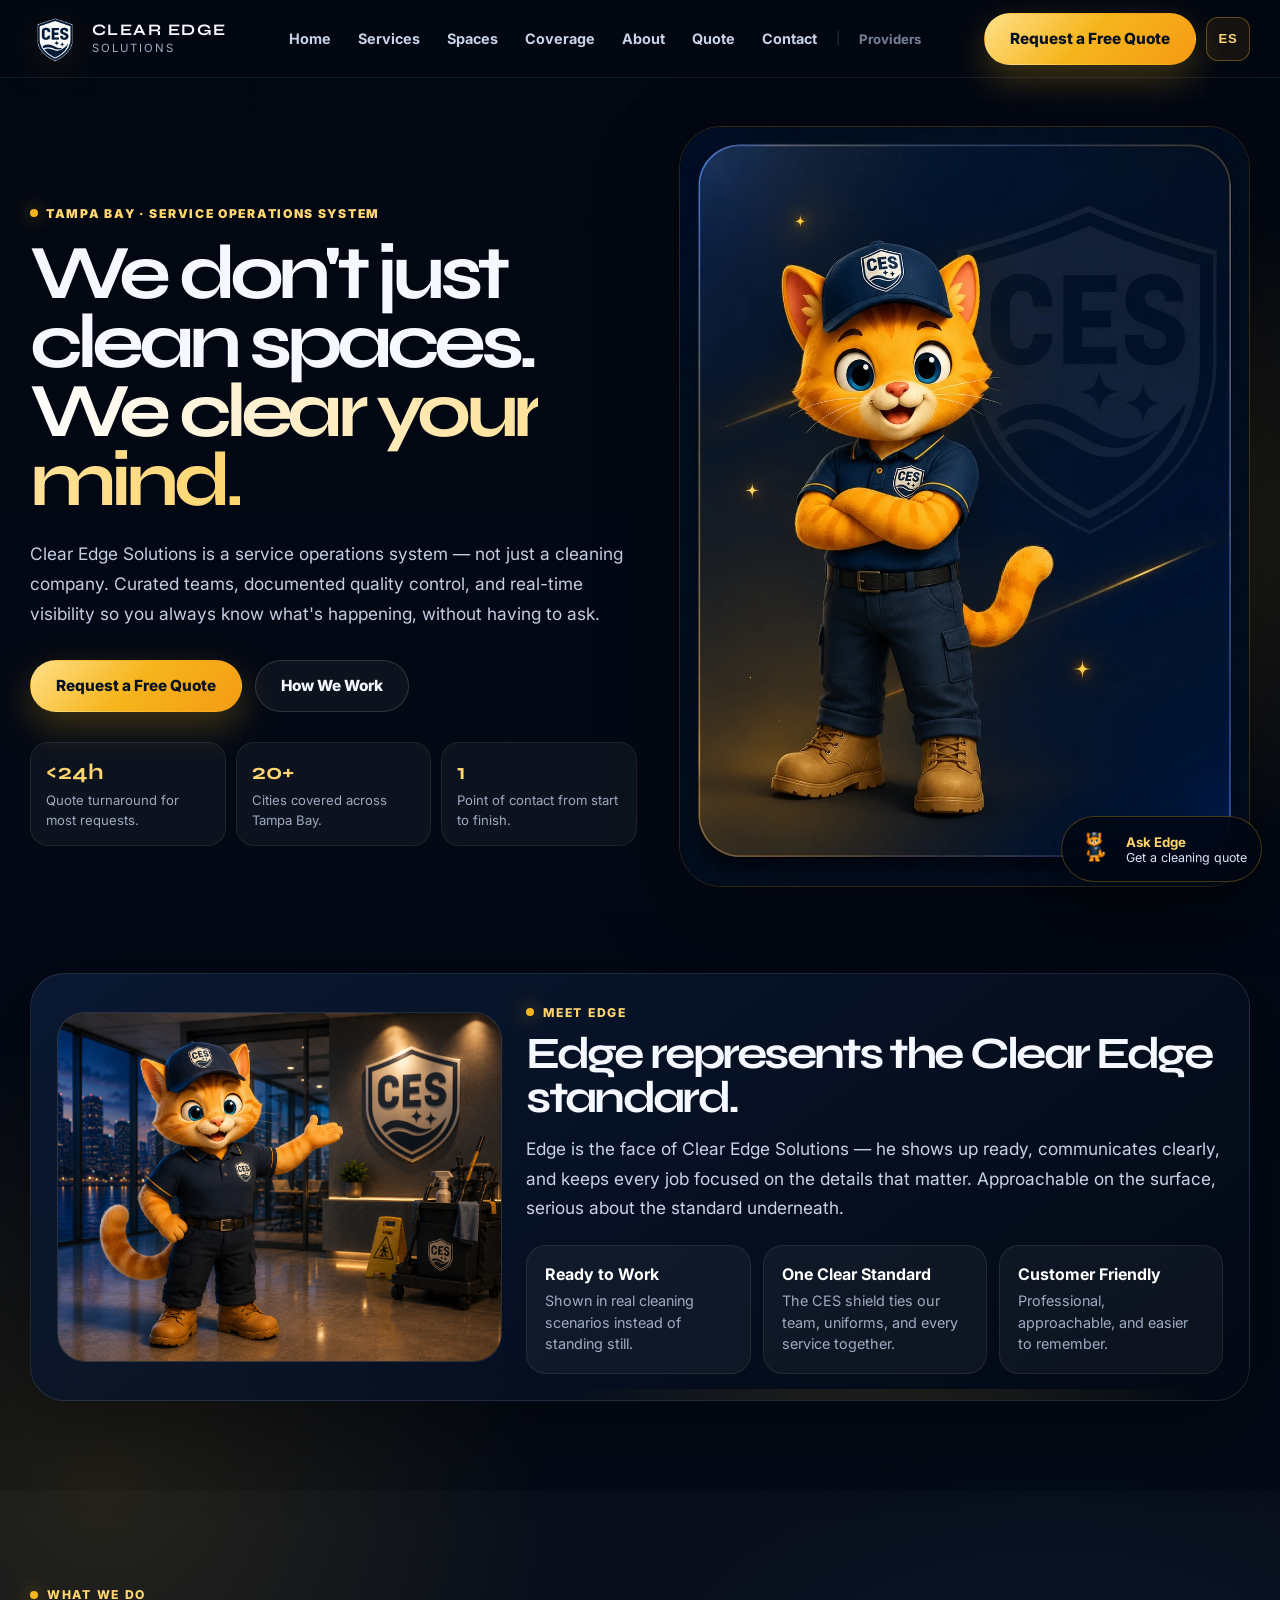
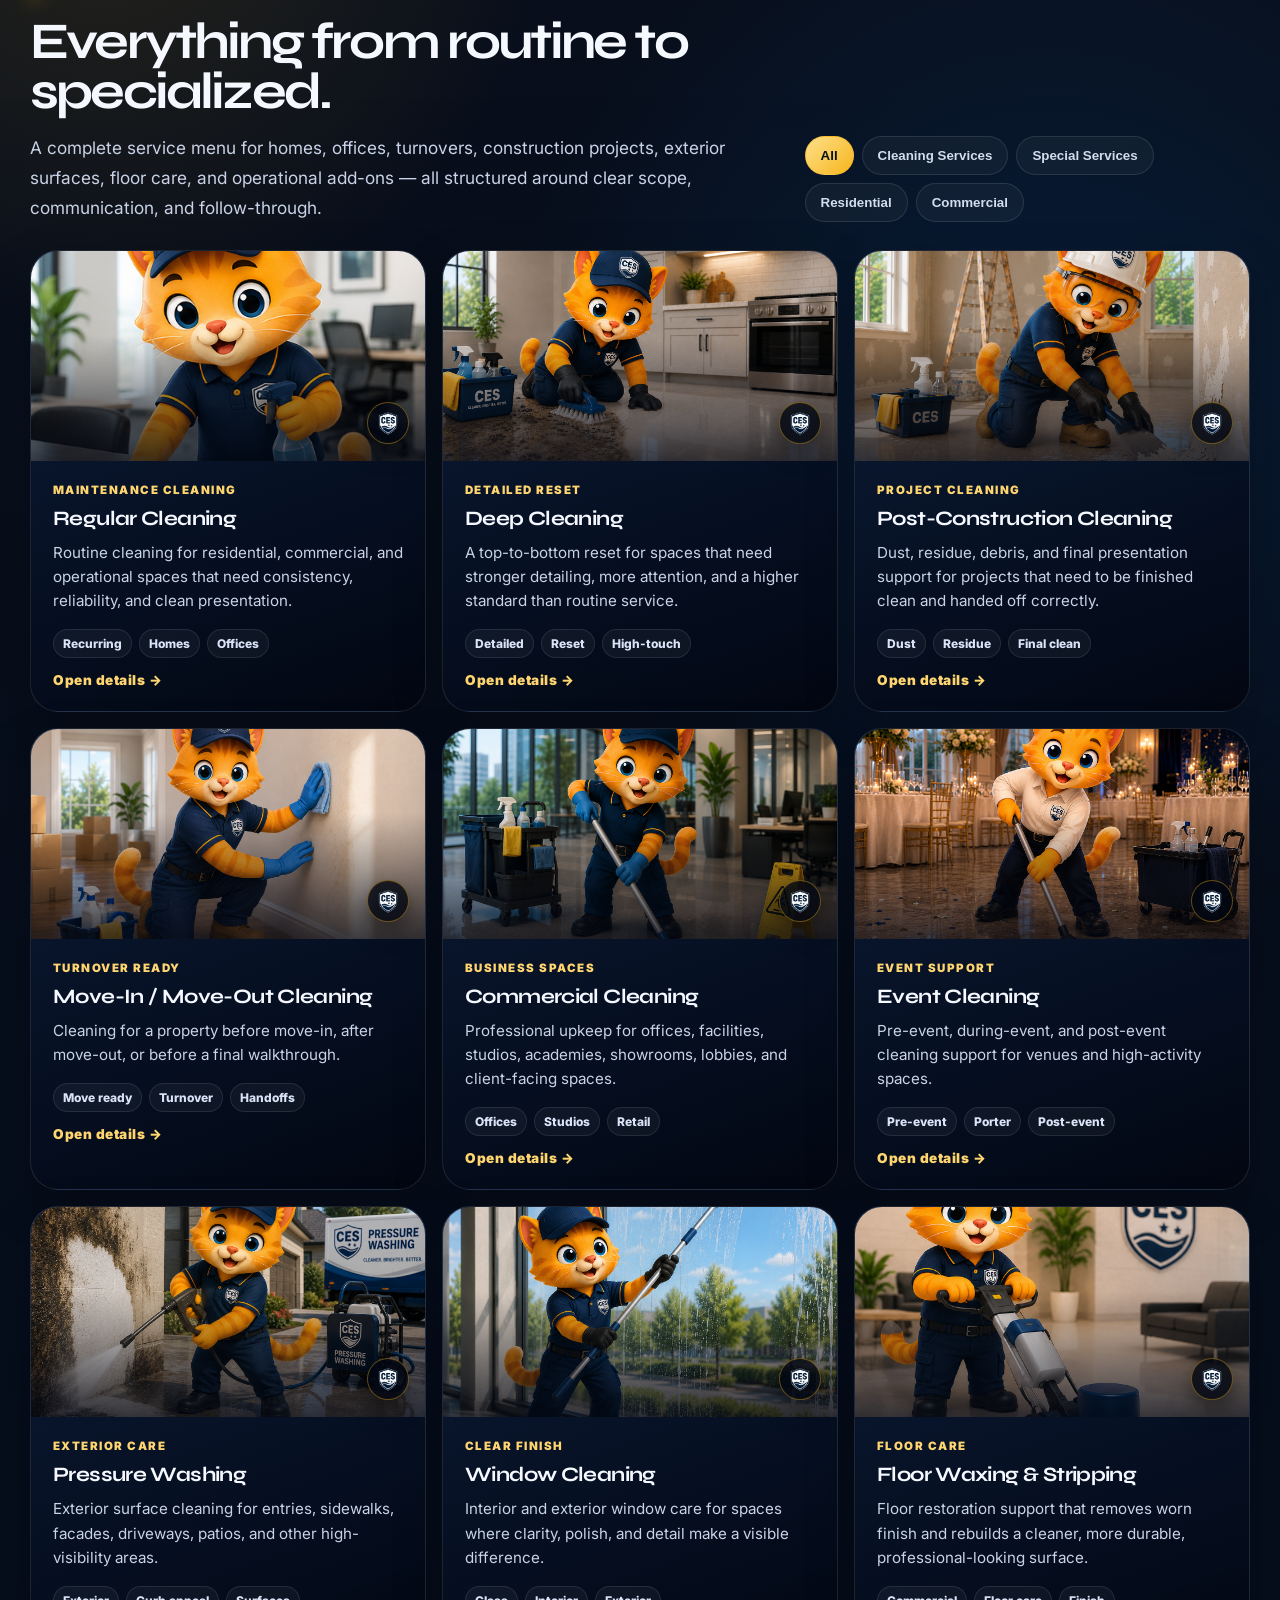
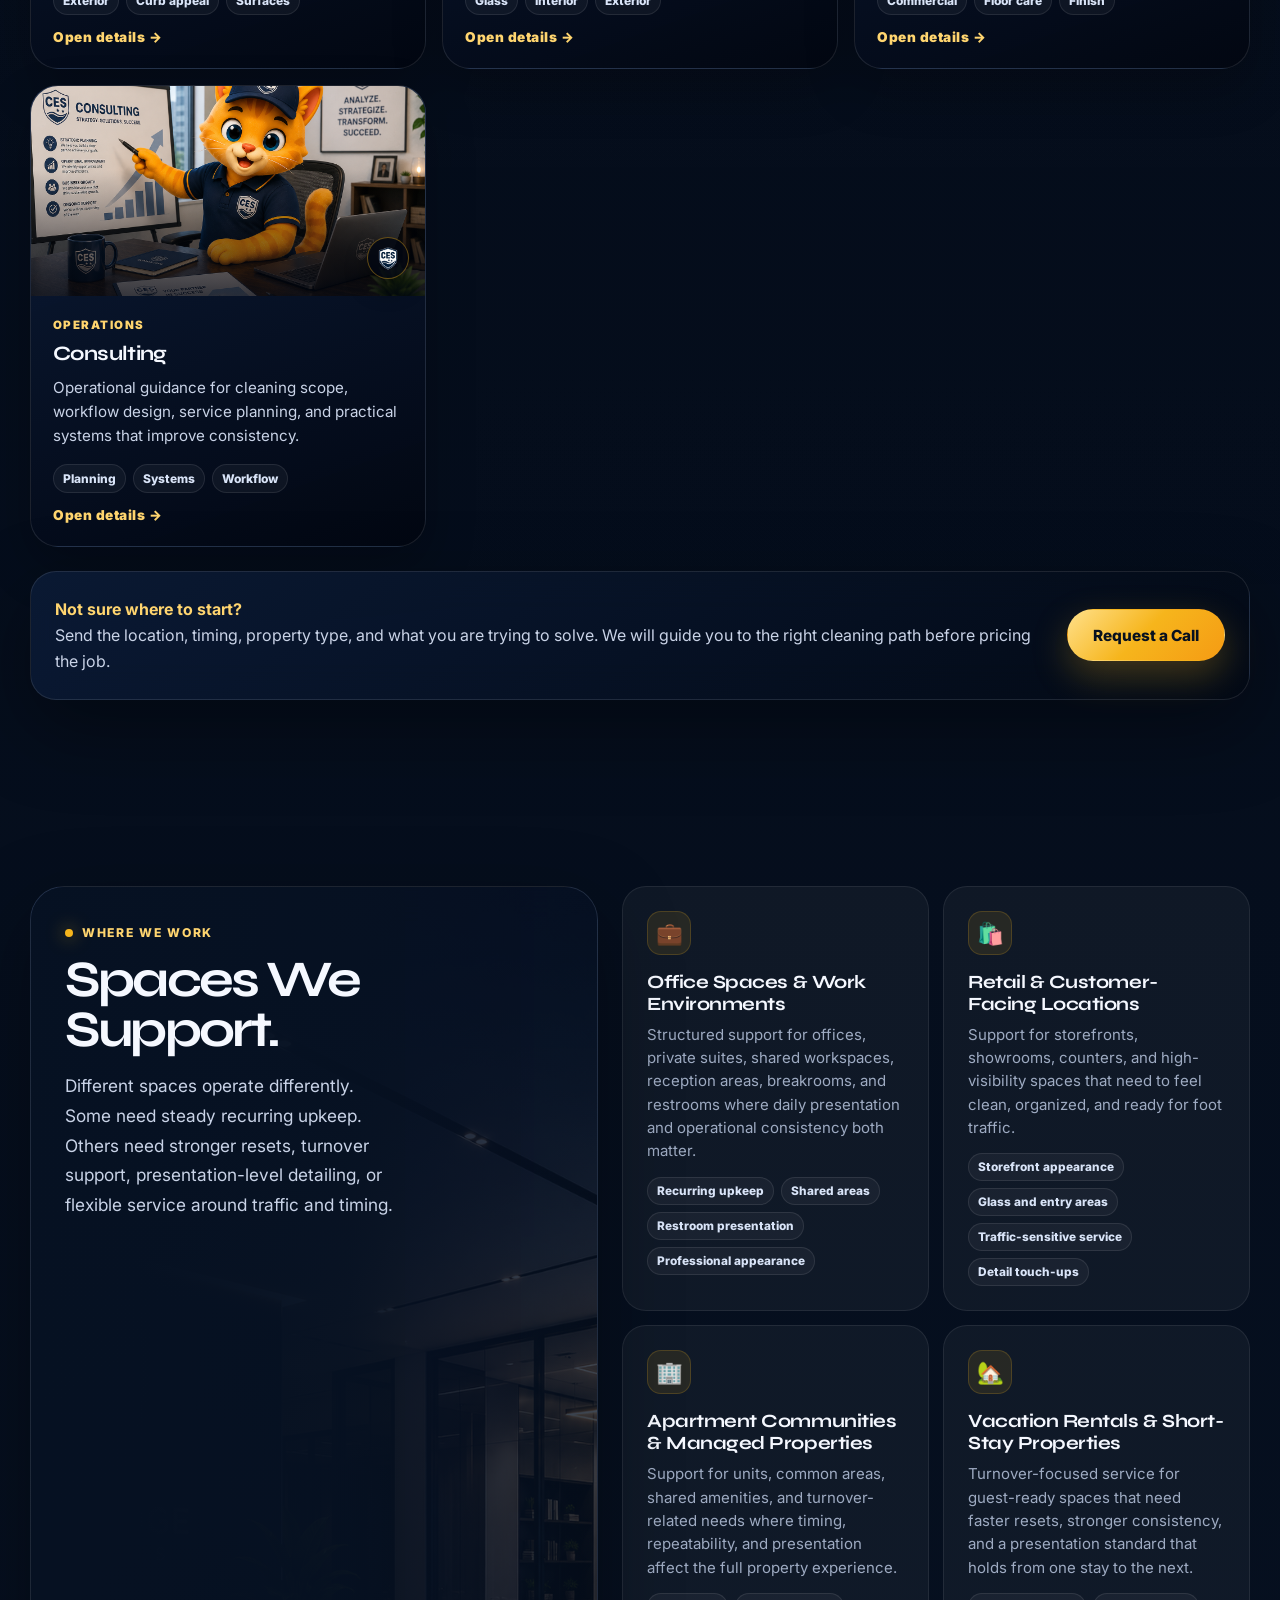
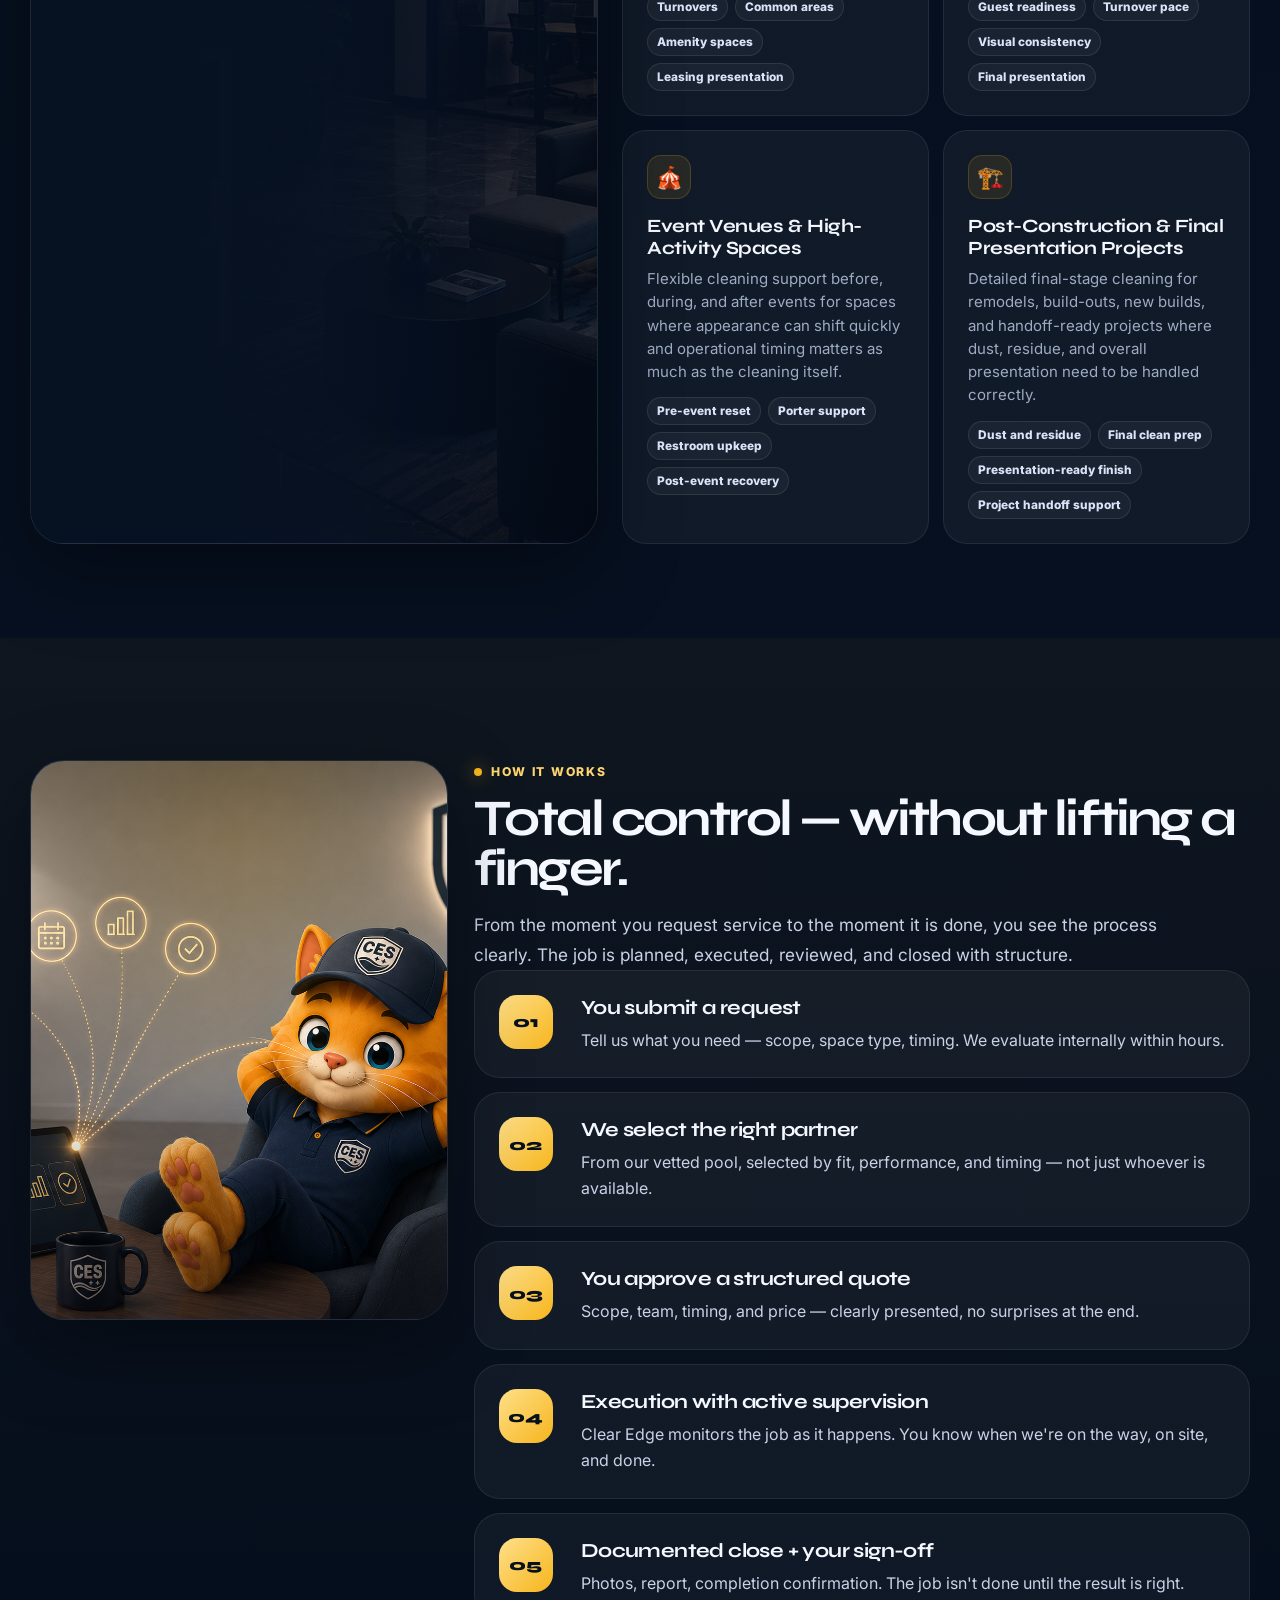
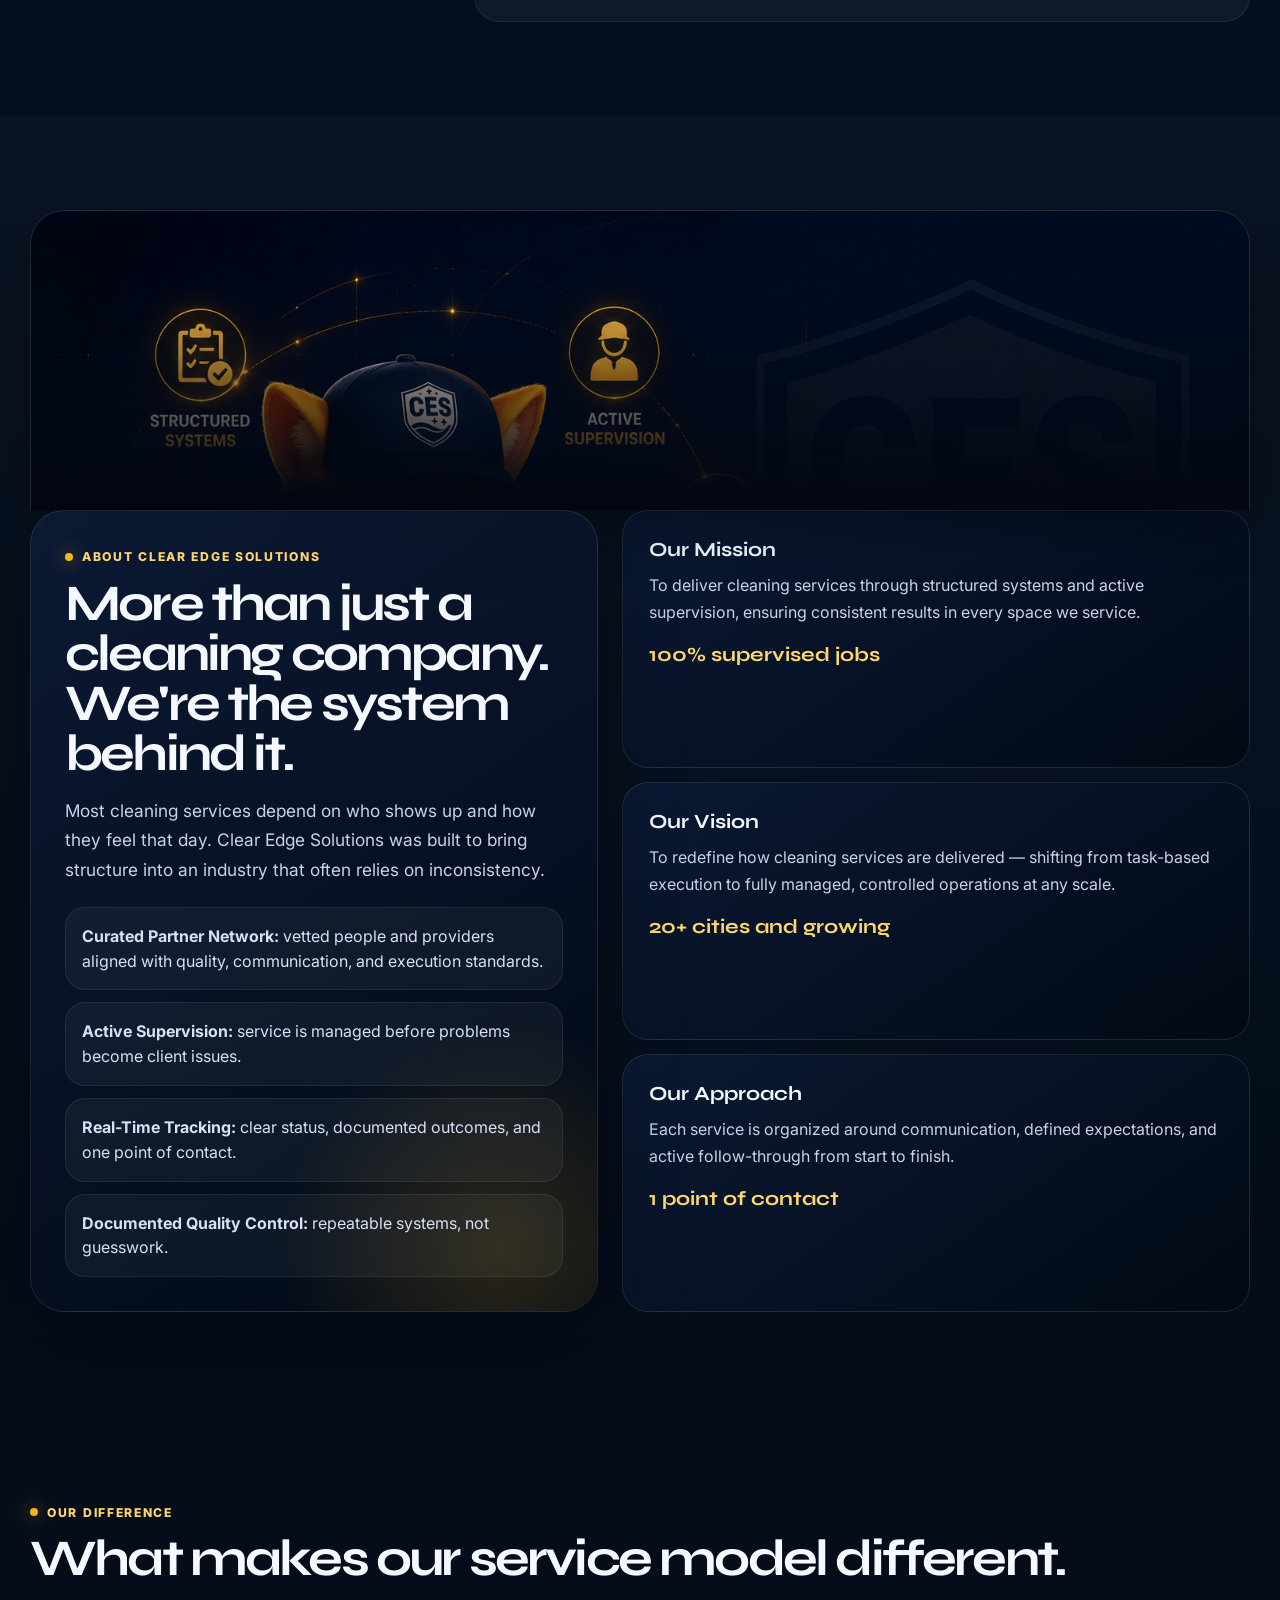
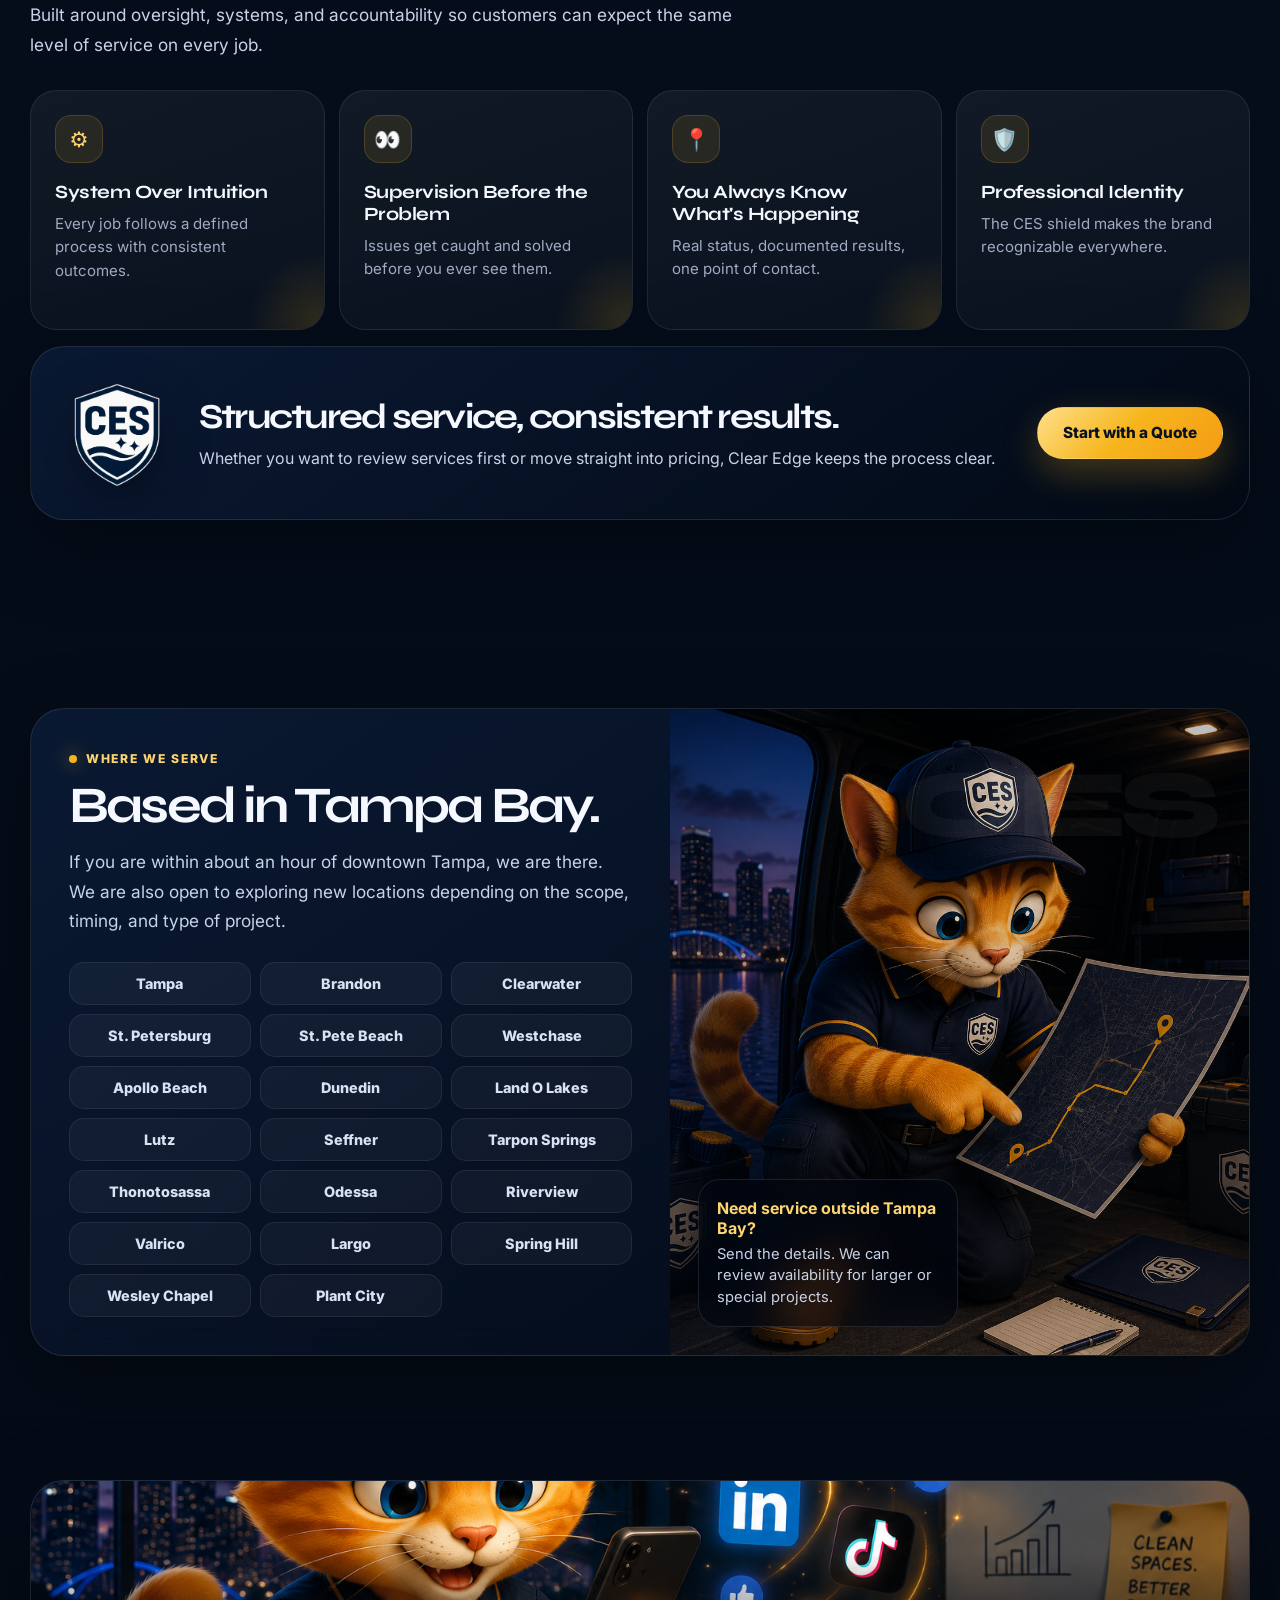
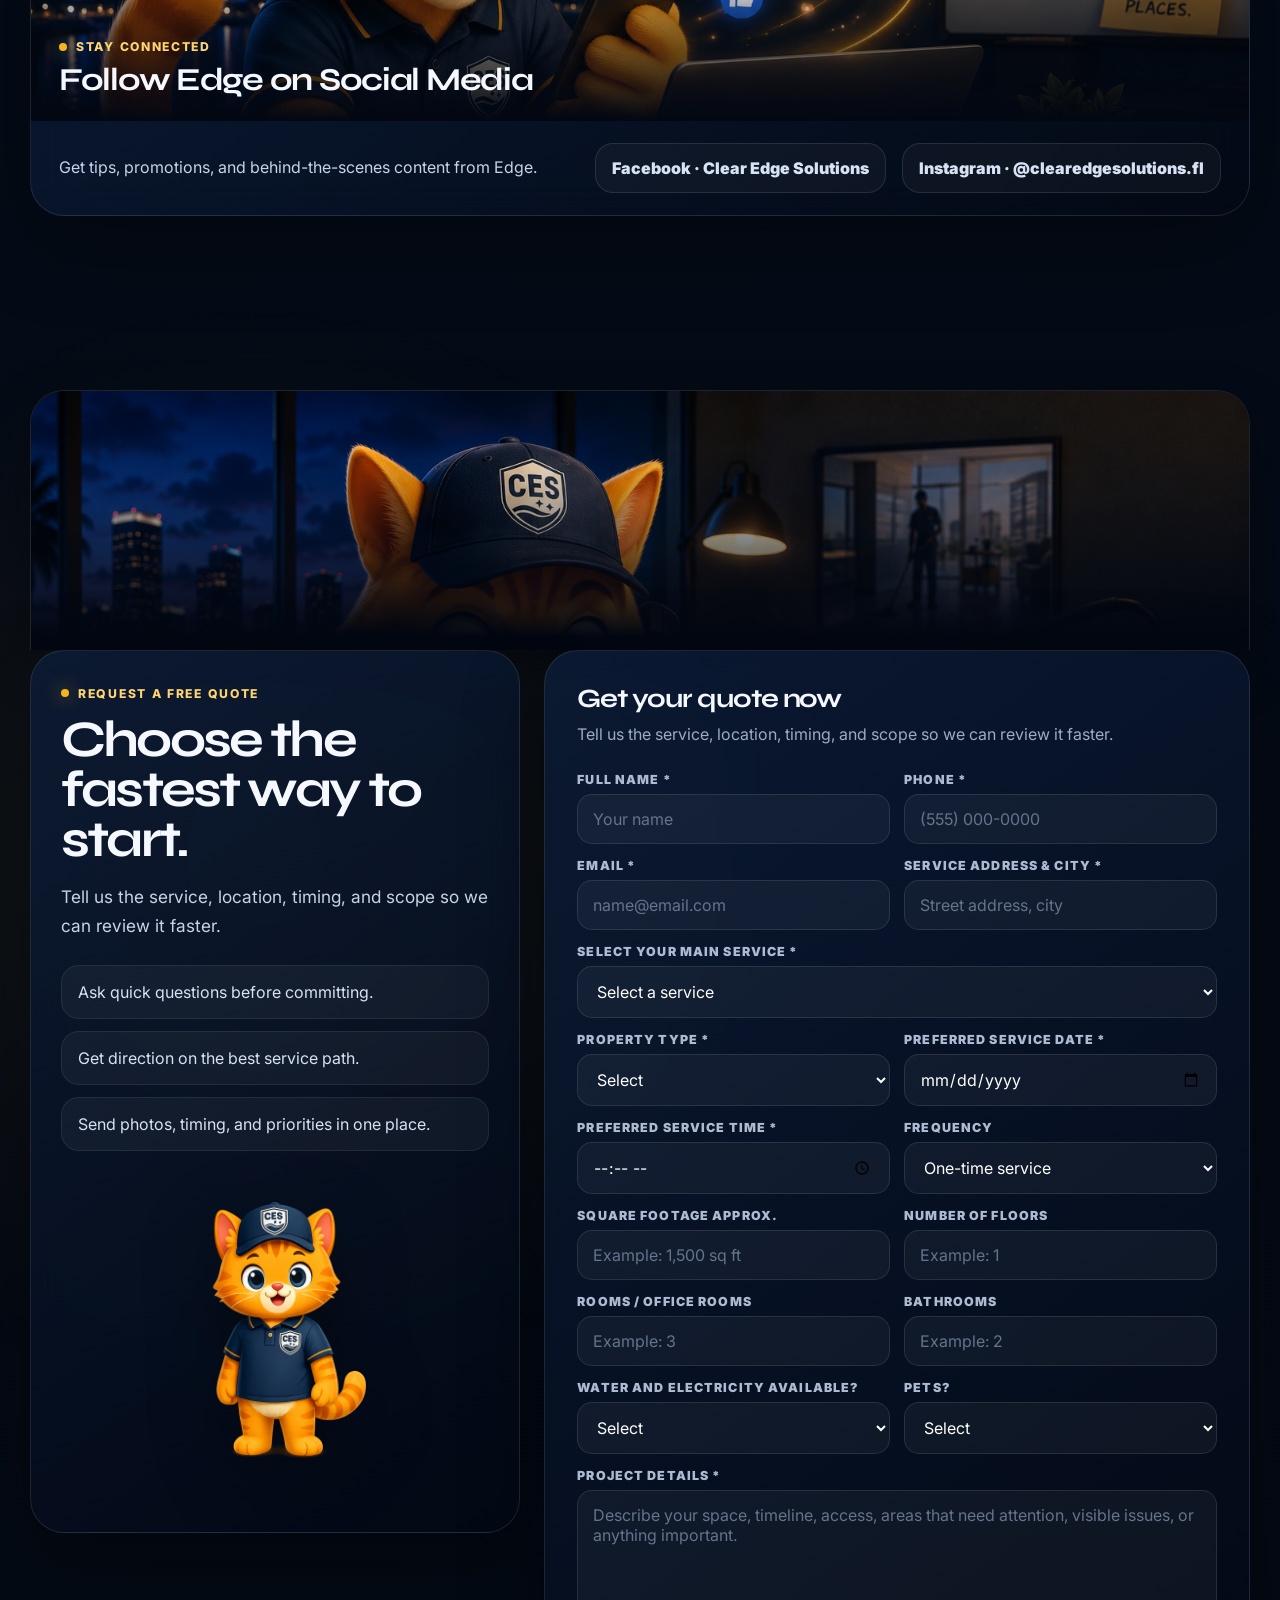
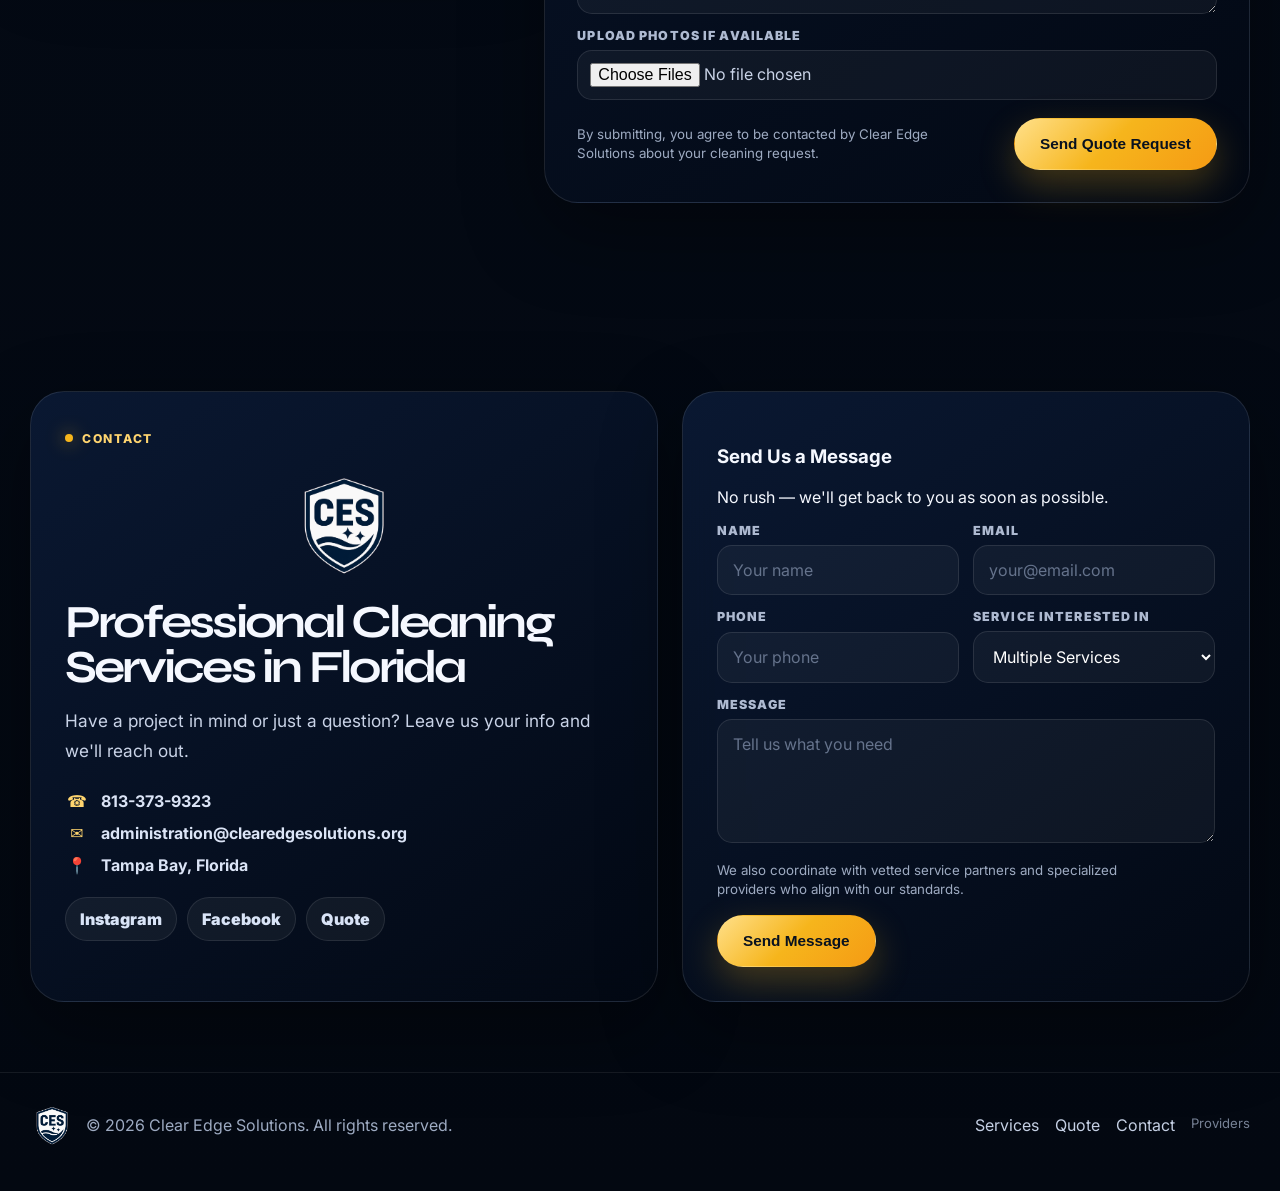
==== commit 4d299917: "Add files via upload" ====
--- a/index.html
+++ b/index.html
@@ -1,10863 +1,1206 @@
 <!DOCTYPE html>
-
 <html lang="en">
 <head>
-<meta charset="utf-8"/>
-<meta content="width=device-width, initial-scale=1.0" name="viewport"/>
-<title>Clear Edge Solutions — Professional Cleaning in Florida</title>
-<meta content="Professional Cleaning Services in Florida. Structured systems, reliable results." name="description"/>
-<link href="logo.png" rel="icon" type="image/png"/>
-<link href="https://fonts.googleapis.com" rel="preconnect"/>
-<link crossorigin="" href="https://fonts.gstatic.com" rel="preconnect"/>
-<link href="https://fonts.googleapis.com/css2?family=Syne:wght@400;600;700;800&amp;family=DM+Sans:ital,opsz,wght@0,9..40,300;0,9..40,400;0,9..40,500;1,9..40,300&amp;display=swap" rel="stylesheet"/>
-<style>
+  <meta charset="utf-8" />
+  <script>if(/Mobi|Android|iPhone|iPad|iPod/i.test(navigator.userAgent)&&!sessionStorage.getItem("ces-desktop")){location.replace("mobile.html");}</script>
+  <meta name="viewport" content="width=device-width, initial-scale=1" />
+  <title>Clear Edge Solutions — Professional Cleaning in Florida</title>
+  <meta name="description" content="Professional residential, commercial, post-construction, floor care, window cleaning, pressure washing, handyman support, and cleaning operations services in Tampa Bay and nearby Florida areas." />
+  <link rel="icon" type="image/png" href="assets/logo-ces.png" />
+  <link rel="preconnect" href="https://fonts.googleapis.com">
+  <link rel="preconnect" href="https://fonts.gstatic.com" crossorigin>
+  <link href="https://fonts.googleapis.com/css2?family=Inter:wght@400;500;600;700;800;900&family=Syne:wght@600;700;800&display=swap" rel="stylesheet">
+  <style>
     :root {
-      --bg:        #020912;
-      --bg2:       #060f22;
-      --bg3:       #091428;
-      --text:      #eef1f8;
-      --muted:     #8b96ae;
-      --gold:      #f5b118;
-      --gold-soft: #ffd06b;
-      --gold-dim:  rgba(245,177,24,0.12);
-      --line:      rgba(255,255,255,0.07);
-      --line2:     rgba(255,255,255,0.04);
-      --max:       1280px;
-      --nav-h:     72px;
-      --r:         18px;
-      --r-lg:      26px;
-    }
-
-    *, *::before, *::after { box-sizing: border-box; margin: 0; padding: 0; }
+      --navy-950: #020712;
+      --navy-900: #051123;
+      --navy-850: #07172d;
+      --navy-800: #0b1e3b;
+      --navy-700: #0f2b52;
+      --ink: #f5f8ff;
+      --muted: #9eabc2;
+      --muted-2: #c9d3e7;
+      --gold: #f6b51c;
+      --gold-2: #ffd56f;
+      --orange: #ff9f1c;
+      --line: rgba(255,255,255,.1);
+      --line-2: rgba(246,181,28,.22);
+      --glass: rgba(255,255,255,.055);
+      --glass-2: rgba(255,255,255,.032);
+      --max: 1220px;
+      --radius-xl: 34px;
+      --radius-lg: 24px;
+      --radius-md: 16px;
+      --shadow: 0 28px 80px rgba(0,0,0,.36);
+      --nav-h: 78px;
+    }
+
+    * { box-sizing: border-box; }
     html { scroll-behavior: smooth; }
-
     body {
-      font-family: 'DM Sans', sans-serif;
-      background: var(--bg);
-      color: var(--text);
+      margin: 0;
+      background:
+        radial-gradient(circle at 8% 12%, rgba(246,181,28,.12), transparent 28rem),
+        radial-gradient(circle at 82% 16%, rgba(0,88,180,.18), transparent 34rem),
+        linear-gradient(180deg, var(--navy-950) 0%, #061020 42%, #030811 100%);
+      color: var(--ink);
+      font-family: Inter, system-ui, -apple-system, BlinkMacSystemFont, "Segoe UI", sans-serif;
       overflow-x: hidden;
-      min-height: 100vh;
-    }
-
-    img { max-width: 100%; display: block; }
+    }
+    body::before {
+      content: "";
+      position: fixed;
+      inset: 0;
+      pointer-events: none;
+      background-image: linear-gradient(rgba(255,255,255,.025) 1px, transparent 1px), linear-gradient(90deg, rgba(255,255,255,.025) 1px, transparent 1px);
+      background-size: 48px 48px;
+      mask-image: linear-gradient(to bottom, rgba(0,0,0,.75), transparent 72%);
+      z-index: -1;
+    }
+    img { display: block; max-width: 100%; }
     a { color: inherit; text-decoration: none; }
-
-    .container {
-      width: min(var(--max), calc(100% - 40px));
-      margin: 0 auto;
-    }
-
-    /* NAV */
-    .site-nav {
-      position: fixed;
-      top: 0; left: 0; right: 0;
-      z-index: 200;
-      height: var(--nav-h);
-      background: rgba(2, 9, 18, 0.92);
+    .container { width: min(var(--max), calc(100% - 40px)); margin-inline: auto; }
+    section { scroll-margin-top: calc(var(--nav-h) + 20px); }
+    .eyebrow {
+      display: inline-flex;
+      align-items: center;
+      gap: 9px;
+      width: fit-content;
+      color: var(--gold-2);
+      font-weight: 800;
+      letter-spacing: .14em;
+      text-transform: uppercase;
+      font-size: .76rem;
+    }
+    .eyebrow::before { content: ""; width: 8px; height: 8px; border-radius: 999px; background: var(--gold); box-shadow: 0 0 18px rgba(246,181,28,.75); }
+    .section-title {
+      font-family: Syne, Inter, sans-serif;
+      font-size: clamp(2rem, 4vw, 3.35rem);
+      line-height: .98;
+      letter-spacing: -.055em;
+      margin: 14px 0 16px;
+    }
+    .section-sub {
+      color: var(--muted-2);
+      font-size: clamp(1rem, 1.4vw, 1.08rem);
+      line-height: 1.72;
+      max-width: 720px;
+      margin: 0;
+    }
+    .gold { color: var(--gold-2); }
+    .soft { color: var(--muted); }
+    .surface {
+      border: 1px solid var(--line);
+      background: linear-gradient(145deg, rgba(12,28,57,.82), rgba(3,9,20,.82));
+      box-shadow: var(--shadow);
       backdrop-filter: blur(18px);
-      -webkit-backdrop-filter: blur(18px);
-      border-bottom: 1px solid var(--line);
-    }
-
-    .nav-inner {
-      height: var(--nav-h);
-      display: flex;
-      align-items: center;
-      justify-content: space-between;
-      gap: 16px;
-    }
-
-    .brand {
-      display: flex;
-      align-items: center;
-      gap: 11px;
-      cursor: pointer;
-    }
-
-    .brand img { width: 48px; height: 48px; object-fit: contain; flex-shrink: 0; }
-
-    .brand-name {
-      font-family: 'Syne', sans-serif;
-      font-weight: 800;
-      font-size: 1.02rem;
-      letter-spacing: 0.12em;
-      text-transform: uppercase;
-      white-space: nowrap;
-    }
-
-    .nav-links { display: flex; align-items: center; gap: 4px; }
-
-    .nav-links button {
-      background: none;
-      border: none;
-      color: #c8d0e2;
-      font-family: 'DM Sans', sans-serif;
-      font-size: 0.94rem;
-      font-weight: 500;
-      padding: 8px 14px;
-      border-radius: 10px;
-      cursor: pointer;
-      transition: color 0.18s, background 0.18s;
-      white-space: nowrap;
-    }
-
-    .nav-links button:hover { color: #fff; background: rgba(255,255,255,0.06); }
-    .nav-links button.active { color: var(--gold-soft); background: rgba(255,255,255,0.04); }
-
-    .nav-cta {
+    }
+    .btn {
       display: inline-flex;
       align-items: center;
       justify-content: center;
-      height: 42px;
-      padding: 0 22px;
+      gap: 9px;
+      min-height: 52px;
+      padding: 0 25px;
       border-radius: 999px;
-      background: linear-gradient(135deg, #ffca34 0%, #f4b317 45%, #f29c00 100%);
-      color: #111318 !important;
-      font-family: 'Syne', sans-serif;
+      border: 1px solid transparent;
+      font-weight: 800;
+      cursor: pointer;
+      transition: transform .18s ease, box-shadow .18s ease, background .18s ease, border-color .18s ease;
+      white-space: nowrap;
+      font-size: .96rem;
+    }
+    .btn-primary {
+      color: #08111f;
+      background: linear-gradient(135deg, #ffe08a, var(--gold) 48%, #f59b14);
+      box-shadow: 0 14px 36px rgba(246,181,28,.26);
+    }
+    .btn-primary:hover { transform: translateY(-2px); box-shadow: 0 18px 46px rgba(246,181,28,.36); }
+    .btn-secondary { color: var(--ink); border-color: rgba(255,255,255,.14); background: rgba(255,255,255,.045); }
+    .btn-secondary:hover { transform: translateY(-2px); border-color: rgba(246,181,28,.34); background: rgba(246,181,28,.085); }
+
+    /* Navigation */
+    .nav {
+      position: fixed;
+      inset: 0 0 auto 0;
+      height: var(--nav-h);
+      z-index: 50;
+      background: rgba(2,7,18,.76);
+      border-bottom: 1px solid rgba(255,255,255,.08);
+      backdrop-filter: blur(22px);
+    }
+    .nav-inner { height: 100%; display: flex; align-items: center; justify-content: space-between; gap: 18px; }
+    .brand { display: inline-flex; align-items: center; gap: 12px; min-width: fit-content; }
+    .brand-logo { width: 50px; height: 50px; object-fit: contain; filter: drop-shadow(0 8px 20px rgba(246,181,28,.12)); }
+    .brand-wordmark { display: grid; line-height: 1; }
+    .brand-wordmark strong { font-family: Syne, Inter, sans-serif; font-size: 1rem; letter-spacing: .09em; text-transform: uppercase; }
+    .brand-wordmark span { color: var(--muted); font-size: .71rem; letter-spacing: .18em; text-transform: uppercase; margin-top: 5px; }
+    .nav-links { display: flex; align-items: center; gap: 3px; }
+    .nav-links a {
+      color: #c8d3e8;
       font-weight: 700;
-      font-size: 0.92rem;
-      border: none;
-      cursor: pointer;
-      box-shadow: 0 8px 20px rgba(242,156,0,0.24);
-      transition: transform 0.18s, box-shadow 0.18s, filter 0.18s;
-    }
-
-    .nav-cta:hover {
-      transform: translateY(-1px);
-      box-shadow: 0 12px 26px rgba(242,156,0,0.32);
-      filter: brightness(1.04);
-    }
-
-    .mobile-menu-toggle {
-      display: none;
-      width: 44px;
-      height: 44px;
-      align-items: center;
-      justify-content: center;
-      border-radius: 12px;
-      border: 1px solid rgba(255,255,255,0.1);
-      background: rgba(255,255,255,0.03);
-      color: #eef1f8;
-      cursor: pointer;
-      flex-shrink: 0;
-      transition: background 0.18s, border-color 0.18s, transform 0.18s;
-    }
-
-    .mobile-menu-toggle:hover {
-      background: rgba(255,255,255,0.06);
-      border-color: rgba(245,177,24,0.18);
-      transform: translateY(-1px);
-    }
-
-    .mobile-menu-toggle svg {
-      width: 20px;
-      height: 20px;
-      stroke: currentColor;
-      fill: none;
-      stroke-width: 3;
-      stroke-linecap: round;
-      stroke-linejoin: round;
-    }
-
-    .mobile-menu {
-      display: none;
-      position: fixed;
-      top: calc(var(--nav-h) + 8px);
-      left: 12px;
-      right: 12px;
-      z-index: 195;
-      padding: 12px;
-      border-radius: 18px;
-      border: 1px solid rgba(255,255,255,0.08);
-      background: rgba(6, 12, 26, 0.98);
-      backdrop-filter: blur(20px);
-      -webkit-backdrop-filter: blur(20px);
-      box-shadow: 0 22px 54px rgba(0,0,0,0.36);
-    }
-
-    .mobile-menu.open { display: grid; gap: 8px; }
-
-    .mobile-menu button {
-      width: 100%;
-      text-align: left;
-      background: rgba(255,255,255,0.02);
-      border: 1px solid transparent;
-      color: #d7def0;
-      font-family: 'DM Sans', sans-serif;
-      font-size: 0.95rem;
-      font-weight: 500;
-      padding: 13px 14px;
-      border-radius: 12px;
-      cursor: pointer;
-      transition: background 0.18s, border-color 0.18s, color 0.18s;
-    }
-
-    .mobile-menu button:hover,
-    .mobile-menu button.active {
-      background: rgba(245,177,24,0.08);
-      border-color: rgba(245,177,24,0.18);
-      color: var(--gold-soft);
-    }
-
-    .mobile-quote-btn {
-      display: inline-flex;
-      align-items: center;
-      justify-content: center;
-      text-align: center !important;
-      background: linear-gradient(135deg, #ffca34 0%, #f4b317 45%, #f29c00 100%) !important;
-      color: #111318 !important;
-      font-family: 'Syne', sans-serif !important;
-      font-weight: 700 !important;
-      border: none !important;
-      margin-top: 2px;
-    }
-
-    /* SCREENS */
-    .screen {
-      display: none;
-      min-height: 100vh;
-      padding-top: var(--nav-h);
-      animation: screenIn 0.38s cubic-bezier(0.22,1,0.36,1) both;
-    }
-    .screen.active { display: block; }
-
-    @keyframes screenIn {
-      from { opacity: 0; transform: translateY(14px); }
-      to   { opacity: 1; transform: translateY(0); }
-    }
-
-    /* BUTTONS */
-    .btn-gold {
-      display: inline-flex;
-      align-items: center;
-      justify-content: center;
-      height: 52px;
-      padding: 0 28px;
+      font-size: .9rem;
+      padding: 10px 12px;
       border-radius: 999px;
-      background: linear-gradient(135deg, #ffca34 0%, #f4b317 45%, #f29c00 100%);
-      color: #111318;
-      font-family: 'Syne', sans-serif;
-      font-weight: 700;
-      font-size: 1rem;
-      border: none;
-      cursor: pointer;
-      box-shadow: 0 10px 28px rgba(242,156,0,0.26);
-      transition: transform 0.18s, box-shadow 0.18s, filter 0.18s;
-      white-space: nowrap;
-      text-decoration: none;
-    }
-    .btn-gold:hover { transform: translateY(-2px); box-shadow: 0 16px 34px rgba(242,156,0,0.34); filter: brightness(1.04); }
-
-    .btn-outline {
-      display: inline-flex;
-      align-items: center;
-      justify-content: center;
-      height: 52px;
-      padding: 0 28px;
-      border-radius: 999px;
-      border: 1px solid rgba(255,255,255,0.16);
-      color: #eef1f8;
-      font-family: 'Syne', sans-serif;
-      font-weight: 600;
-      font-size: 1rem;
-      background: rgba(255,255,255,0.02);
-      cursor: pointer;
-      transition: background 0.18s, transform 0.18s;
-    }
-    .btn-outline:hover { background: rgba(255,255,255,0.06); transform: translateY(-1px); }
-
-    /* SECTION TYPOGRAPHY */
-    .section-eyebrow {
-      font-size: 0.82rem;
-      font-weight: 600;
-      letter-spacing: 0.18em;
-      text-transform: uppercase;
-      color: var(--gold);
-      margin-bottom: 12px;
-    }
-
-    .section-heading {
-      font-family: 'Syne', sans-serif;
-      font-weight: 800;
-      font-size: clamp(1.9rem, 3.8vw, 3rem);
-      letter-spacing: -0.03em;
-      line-height: 1.06;
-      margin-bottom: 10px;
-    }
-
-    .section-sub {
-      font-size: 1.05rem;
-      color: #b0bbd0;
-      line-height: 1.62;
-      max-width: 640px;
-      margin-bottom: 40px;
-    }
-
-    /* ════ HOME SCREEN ════ */
-    #screen-home {
+      transition: .18s ease;
+    }
+    .nav-links a:hover, .nav-links a.active { color: var(--gold-2); background: rgba(246,181,28,.09); }
+    .nav-actions { display: flex; align-items: center; gap: 10px; }
+    .menu-btn { display: none; width: 46px; height: 46px; border-radius: 14px; border: 1px solid rgba(255,255,255,.12); background: rgba(255,255,255,.04); color: white; cursor: pointer; }
+    .menu-btn span { display: block; width: 19px; height: 2px; margin: 4px auto; background: currentColor; border-radius: 99px; }
+    .mobile-menu { display: none; }
+
+    /* Hero */
+    .hero { min-height: 100vh; padding: calc(var(--nav-h) + 48px) 0 86px; position: relative; overflow: hidden; }
+    .hero::after {
+      content: "";
+      position: absolute;
+      right: -16rem;
+      top: 11rem;
+      width: 44rem;
+      height: 44rem;
+      border-radius: 50%;
+      background: radial-gradient(circle, rgba(246,181,28,.13), transparent 68%);
+      z-index: -1;
+    }
+    .hero-grid { display: grid; grid-template-columns: minmax(0, 1.03fr) minmax(380px, .97fr); gap: 42px; align-items: center; }
+    .hero-copy { padding-top: 34px; }
+    .hero h1 { font-family: Syne, Inter, sans-serif; font-size: clamp(3rem, 6vw, 5.8rem); line-height: .9; letter-spacing: -.075em; margin: 0 0 24px; }
+    .hero h1 span { background: linear-gradient(90deg, #fff, var(--gold-2)); -webkit-background-clip: text; background-clip: text; color: transparent; }
+    .hero-text { color: #c4cee2; line-height: 1.74; font-size: 1.08rem; max-width: 650px; margin: 0 0 30px; }
+    .hero-actions { display: flex; gap: 13px; flex-wrap: wrap; margin-bottom: 30px; }
+    .hero-trust { display: grid; grid-template-columns: repeat(3, minmax(0,1fr)); gap: 10px; max-width: 650px; }
+    .trust-item { padding: 16px 15px; border-radius: 18px; background: rgba(255,255,255,.042); border: 1px solid rgba(255,255,255,.075); }
+    .trust-item strong { display: block; color: var(--gold-2); font-family: Syne, Inter, sans-serif; font-size: 1.15rem; margin-bottom: 4px; }
+    .trust-item span { color: var(--muted); font-size: .82rem; line-height: 1.38; }
+    .hero-stage {
+      position: relative;
+      min-height: 640px;
+      border-radius: 42px;
+      overflow: hidden;
+      border: 1px solid rgba(246,181,28,.18);
       background:
-        radial-gradient(ellipse at 5% 35%, rgba(26,74,180,0.16) 0%, transparent 38%),
-        radial-gradient(ellipse at 96% 8%, rgba(245,177,24,0.07) 0%, transparent 32%),
-        linear-gradient(160deg, #04091a 0%, #070f24 50%, #0a1530 100%);
-    }
-
-    .home-hero {
-      display: grid;
-      grid-template-columns: 1.1fr 0.9fr;
-      gap: 56px;
-      align-items: center;
-      min-height: calc(100vh - var(--nav-h));
-      padding: 56px 0 48px;
-    }
-
-    .hero-badge {
-      display: inline-flex;
-      align-items: center;
-      gap: 8px;
-      padding: 6px 16px 6px 8px;
-      border-radius: 999px;
-      border: 1px solid rgba(245,177,24,0.22);
-      background: rgba(245,177,24,0.05);
-      font-size: 0.82rem;
-      font-weight: 500;
-      letter-spacing: 0.08em;
-      text-transform: uppercase;
-      color: var(--gold-soft);
-      margin-bottom: 28px;
-    }
-
-    .hero-badge-dot {
-      width: 7px; height: 7px;
-      border-radius: 50%;
-      background: var(--gold);
-      box-shadow: 0 0 8px var(--gold);
-      animation: pulse 2s ease infinite;
-    }
-
-    @keyframes pulse {
-      0%,100% { opacity: 1; transform: scale(1); }
-      50% { opacity: 0.5; transform: scale(0.8); }
-    }
-
-    .hero-h1 {
-      font-family: 'Syne', sans-serif;
-      font-weight: 800;
-      font-size: clamp(2.8rem, 5vw, 4.6rem);
-      line-height: 1.0;
-      letter-spacing: -0.03em;
-      margin-bottom: 22px;
-    }
-
-    .hero-h1 .gold-text {
-      background: linear-gradient(90deg, #ffd06b 0%, #f5b118 60%);
-      -webkit-background-clip: text;
-      -webkit-text-fill-color: transparent;
-      background-clip: text;
-    }
-
-    .hero-sub {
-      font-size: 1rem;
-      line-height: 1.58;
-      color: #bec8dc;
-      max-width: 480px;
-      margin-bottom: 36px;
-    }
-
-    .hero-actions { display: flex; gap: 14px; flex-wrap: wrap; }
-
-    .hero-visual-frame {
-      aspect-ratio: 4/3;
-      border-radius: var(--r-lg);
-      border: 1px solid rgba(245,177,24,0.18);
-      background: linear-gradient(180deg, rgba(14,22,42,0.7) 0%, rgba(7,13,28,0.9) 100%);
+        radial-gradient(circle at 42% 23%, rgba(246,181,28,.18), transparent 21rem),
+        radial-gradient(circle at 88% 72%, rgba(27,112,220,.18), transparent 20rem),
+        linear-gradient(160deg, rgba(16,39,76,.84), rgba(3,8,18,.96));
+      box-shadow: var(--shadow);
+    }
+    .hero-stage::before { content: ""; position: absolute; inset: 24px; border-radius: 32px; border: 1px solid rgba(255,255,255,.08); background: linear-gradient(180deg, rgba(255,255,255,.04), transparent); z-index: 1; pointer-events: none; }
+    .hero-stage::after { content:""; position:absolute; width: 520px; height: 520px; left: -160px; bottom: -200px; border-radius: 50%; background: radial-gradient(circle, rgba(246,181,28,.22), transparent 68%); animation: heroGlow 6s ease-in-out infinite alternate; z-index: 0; }
+    .hero-logo-watermark { position: absolute; width: 62%; right: -8%; top: 7%; opacity: .075; filter: grayscale(1); z-index: 0; }
+    .hero-edge { position: absolute; width: min(64%, 380px); left: 0%; bottom: -2%; z-index: 4; filter: drop-shadow(0 28px 46px rgba(0,0,0,.44)); animation: edgeFloat 4.8s ease-in-out infinite; }
+    .hero-photo-card { position: absolute; right: 5%; top: 8%; width: 58%; border-radius: 30px; overflow: hidden; border: 1px solid rgba(255,255,255,.15); background: rgba(255,255,255,.06); transform: rotate(1.5deg); box-shadow: 0 32px 80px rgba(0,0,0,.38); z-index: 3; }
+    .hero-photo-card::after { content:""; position:absolute; inset:0; background: linear-gradient(135deg, rgba(255,255,255,.18), transparent 30%, rgba(2,7,18,.2)); pointer-events:none; }
+    .hero-photo-card img { width: 100%; aspect-ratio: 1 / 1; object-fit: cover; }
+    .hero-motion-lines { position: absolute; inset: 0; pointer-events: none; z-index: 2; overflow: hidden; }
+    .hero-motion-lines span { position: absolute; height: 3px; border-radius: 999px; background: linear-gradient(90deg, transparent, rgba(255,213,111,.85), transparent); filter: drop-shadow(0 0 12px rgba(246,181,28,.45)); opacity: .65; transform: rotate(-14deg); animation: motionSweep 4s linear infinite; }
+    .hero-motion-lines span:nth-child(1) { width: 260px; top: 39%; left: -28%; animation-delay: 0s; }
+    .hero-motion-lines span:nth-child(2) { width: 180px; top: 55%; left: -35%; animation-delay: 1.35s; opacity: .42; }
+    .hero-motion-lines span:nth-child(3) { width: 220px; top: 72%; left: -30%; animation-delay: 2.65s; opacity: .52; }
+    .hero-sparkles { position: absolute; inset: 0; pointer-events: none; z-index: 5; }
+    .hero-sparkles span { position: absolute; width: 10px; height: 10px; background: var(--gold-2); clip-path: polygon(50% 0, 64% 36%, 100% 50%, 64% 64%, 50% 100%, 36% 64%, 0 50%, 36% 36%); filter: drop-shadow(0 0 12px rgba(246,181,28,.72)); opacity: .9; animation: sparklePulse 2.8s ease-in-out infinite; }
+    .hero-sparkles span:nth-child(1) { right: 13%; top: 34%; }
+    .hero-sparkles span:nth-child(2) { left: 16%; top: 22%; animation-delay: .65s; transform: scale(.75); }
+    .hero-sparkles span:nth-child(3) { right: 28%; bottom: 17%; animation-delay: 1.2s; transform: scale(.6); }
+    .hero-sparkles span:nth-child(4) { left: 46%; bottom: 8%; animation-delay: 1.8s; transform: scale(.8); }
+    @keyframes edgeFloat { 0%,100% { transform: translateY(0); } 50% { transform: translateY(-10px); } }
+    @keyframes heroGlow { from { transform: scale(.92); opacity: .72; } to { transform: scale(1.08); opacity: 1; } }
+    @keyframes motionSweep { from { transform: translateX(0) rotate(-14deg); } to { transform: translateX(980px) rotate(-14deg); } }
+    @keyframes sparklePulse { 0%,100% { opacity: .25; transform: scale(.7) rotate(0deg); } 50% { opacity: 1; transform: scale(1.15) rotate(22deg); } }
+
+    /* mascot rail */
+    .edge-rail { padding: 0 0 90px; }
+    .edge-rail-card { border-radius: var(--radius-xl); padding: 26px; display: grid; grid-template-columns: .78fr 1.22fr; gap: 24px; align-items: center; position: relative; overflow: hidden; }
+    .edge-rail-card::before { content:""; position:absolute; inset:auto -10% -80% 30%; height: 22rem; background: radial-gradient(circle, rgba(246,181,28,.18), transparent 70%); }
+    .edge-portrait { min-height: 350px; position: relative; display: grid; place-items: end center; border-radius: 28px; overflow: hidden; background: linear-gradient(160deg, rgba(246,181,28,.12), rgba(255,255,255,.03)); border: 1px solid rgba(255,255,255,.08); }
+    .edge-portrait img { max-height: 360px; margin-bottom: -34px; filter: drop-shadow(0 24px 38px rgba(0,0,0,.36)); }
+    .edge-rail-copy { position: relative; z-index: 1; }
+    .edge-rail-copy h2 { font-family: Syne, Inter, sans-serif; font-size: clamp(2rem, 3.5vw, 3.35rem); line-height: .98; letter-spacing: -.06em; margin: 12px 0 14px; }
+    .edge-features { display: grid; grid-template-columns: repeat(3, minmax(0,1fr)); gap: 12px; margin-top: 22px; }
+    .edge-feature { padding: 18px; border-radius: 20px; background: rgba(255,255,255,.045); border: 1px solid rgba(255,255,255,.08); }
+    .edge-feature b { display:block; margin-bottom: 6px; color: #fff; }
+    .edge-feature span { display:block; color: var(--muted); line-height: 1.5; font-size: .9rem; }
+
+    /* Services */
+    .services { padding: 92px 0; background: linear-gradient(180deg, rgba(255,255,255,.025), transparent); }
+    .section-head { display: flex; justify-content: space-between; align-items: end; gap: 28px; margin-bottom: 28px; }
+    .filters { display: flex; flex-wrap: wrap; gap: 8px; }
+    .filter-btn { border: 1px solid rgba(255,255,255,.1); background: rgba(255,255,255,.04); color: #d3ddf0; font-weight: 800; border-radius: 999px; padding: 11px 15px; cursor: pointer; }
+    .filter-btn.active, .filter-btn:hover { color: #08111f; background: linear-gradient(135deg, #ffe08a, var(--gold)); border-color: rgba(246,181,28,.45); }
+    .services-grid { display: grid; grid-template-columns: repeat(3, minmax(0,1fr)); gap: 16px; }
+    .service-card {
+      min-height: 430px;
+      border-radius: 28px;
       overflow: hidden;
       position: relative;
-      box-shadow: 0 32px 80px rgba(0,0,0,0.4);
-    }
-
-    .hero-slide {
-      position: absolute;
+      border: 1px solid rgba(255,255,255,.1);
+      background: linear-gradient(160deg, rgba(13,31,61,.9), rgba(2,7,18,.98));
+      box-shadow: 0 20px 50px rgba(0,0,0,.24);
+      transition: transform .22s ease, border-color .22s ease, box-shadow .22s ease;
+    }
+    .service-card:hover { transform: translateY(-7px); border-color: rgba(246,181,28,.3); box-shadow: 0 30px 76px rgba(0,0,0,.35); }
+    .service-art { height: 210px; overflow: hidden; position: relative; background: #09172d; }
+    .service-art::after { content: ""; position: absolute; inset: 0; background: linear-gradient(180deg, transparent 40%, rgba(2,7,18,.76)); }
+    .service-art img { width: 100%; height: 100%; object-fit: cover; transition: transform .35s ease; }
+    .service-card:hover .service-art img { transform: scale(1.055); }
+    .service-body { padding: 22px; position: relative; }
+    .service-kicker { color: var(--gold-2); font-size: .72rem; font-weight: 900; letter-spacing: .13em; text-transform: uppercase; }
+    .service-body h3 { font-family: Syne, Inter, sans-serif; margin: 9px 0 10px; font-size: 1.28rem; letter-spacing: -.03em; }
+    .service-body p { color: var(--muted-2); line-height: 1.58; margin: 0 0 16px; font-size: .95rem; }
+    .service-tags { display: flex; flex-wrap: wrap; gap: 7px; }
+    .service-tags span { color: #d9e4f8; border: 1px solid rgba(255,255,255,.09); background: rgba(255,255,255,.045); border-radius: 999px; padding: 6px 9px; font-size: .75rem; font-weight: 800; }
+    .edge-mini { position: absolute; width: 42px; height: 42px; right: 16px; top: -59px; padding: 7px; object-fit: contain; border-radius: 50%; background: rgba(2,7,18,.82); border: 1px solid rgba(246,181,28,.4); box-shadow: 0 10px 22px rgba(0,0,0,.45); z-index: 3; }
+    .service-card[data-hidden="true"] { display: none; }
+
+    /* Spaces */
+    .spaces { padding: 94px 0; }
+    .spaces-shell { display: grid; grid-template-columns: .95fr 1.05fr; gap: 24px; align-items: stretch; }
+    .spaces-left { border-radius: var(--radius-xl); padding: 34px; position: relative; overflow: hidden; min-height: 430px; }
+    .spaces-left::after { content:""; position:absolute; inset:0; z-index:1; pointer-events:none; background: linear-gradient(90deg, rgba(6,17,34,.98) 0%, rgba(6,17,34,.9) 56%, rgba(6,17,34,.28) 100%); }
+    .spaces-left > :not(.edge-space) { position: relative; z-index: 2; }
+    .spaces-left .edge-space { position: absolute; inset: 0; width: 100%; height: 100%; object-fit: cover; object-position: center center; opacity: .38; z-index: 0; border-radius: 0; -webkit-mask-image: linear-gradient(90deg, transparent 18%, rgba(0,0,0,.85) 55%); mask-image: linear-gradient(90deg, transparent 18%, rgba(0,0,0,.85) 55%); filter: none; }
+    .spaces-left .section-title, .spaces-left .section-sub { max-width: 68%; }
+    .spaces-left .section-sub { padding-right: 0; }
+    .spaces-grid { display: grid; grid-template-columns: repeat(2, minmax(0,1fr)); gap: 14px; }
+    .space-card { border-radius: 24px; padding: 24px; background: rgba(255,255,255,.045); border: 1px solid rgba(255,255,255,.08); min-height: 180px; }
+    .space-card .icon { width: 44px; height: 44px; border-radius: 14px; display: grid; place-items: center; background: rgba(246,181,28,.1); border: 1px solid rgba(246,181,28,.18); color: var(--gold-2); font-size: 1.35rem; margin-bottom: 16px; }
+    .space-card h3 { margin: 0 0 8px; font-family: Syne, Inter, sans-serif; letter-spacing: -.025em; }
+    .space-card p { margin: 0; color: var(--muted); line-height: 1.55; font-size: .94rem; }
+
+    /* Process */
+    .process { padding: 94px 0; background: linear-gradient(180deg, rgba(246,181,28,.04), transparent); }
+    .process-grid { display: grid; grid-template-columns: .7fr 1.3fr; gap: 26px; align-items: start; margin-top: 28px; }
+    .process-cameo { border-radius: var(--radius-xl); min-height: 560px; position: sticky; top: 100px; overflow: hidden; display: block; }
+    .process-cameo::before { content:""; position:absolute; inset:0; background: radial-gradient(circle at 50% 18%, rgba(246,181,28,.18), transparent 48%); z-index: 1; pointer-events: none; }
+    .process-cameo::after { content:""; position:absolute; inset:0; background: linear-gradient(180deg, rgba(2,7,18,.06), rgba(2,7,18,.16)); z-index: 2; pointer-events: none; }
+    .process-cameo img { position: absolute; inset: 0; width: 100%; height: 100%; max-height: none; object-fit: cover; object-position: center center; z-index: 0; filter: none; }
+    .process-art { border-radius: var(--radius-xl); min-height: 560px; position: sticky; top: 100px; overflow: hidden; }
+    .process-art::before { content:""; position:absolute; inset:0; z-index:1; pointer-events:none; background: radial-gradient(circle at 50% 14%, rgba(246,181,28,.16), transparent 52%), linear-gradient(180deg, transparent 58%, rgba(2,7,18,.42)); }
+    .process-art img { position:absolute; inset:0; width:100%; height:100%; max-height:none; margin:0; object-fit:cover; object-position:center center; filter:none; z-index:0; }
+    .steps { display: grid; gap: 14px; }
+    .step { display: grid; grid-template-columns: 64px 1fr; gap: 18px; padding: 24px; border-radius: 26px; background: rgba(255,255,255,.045); border: 1px solid rgba(255,255,255,.08); }
+    .step-num { width: 54px; height: 54px; border-radius: 18px; display: grid; place-items: center; color: #07101e; background: linear-gradient(135deg, #ffe08a, var(--gold)); font-weight: 900; font-family: Syne, Inter, sans-serif; }
+    .step h3 { margin: 0 0 8px; font-family: Syne, Inter, sans-serif; letter-spacing: -.03em; font-size: 1.25rem; }
+    .step p { margin: 0; color: var(--muted-2); line-height: 1.62; }
+
+    /* Why */
+    .why { padding: 94px 0; }
+    .why-grid { display: grid; grid-template-columns: repeat(4, minmax(0,1fr)); gap: 14px; margin-top: 30px; }
+    .why-card { border-radius: 26px; padding: 24px; background: linear-gradient(160deg, rgba(255,255,255,.055), rgba(255,255,255,.025)); border: 1px solid rgba(255,255,255,.085); min-height: 240px; position: relative; overflow: hidden; }
+    .why-card::after { content:""; position: absolute; right: -70px; bottom: -70px; width: 150px; height: 150px; background: radial-gradient(circle, rgba(246,181,28,.16), transparent 68%); }
+    .why-icon { width: 48px; height: 48px; display:grid; place-items:center; border-radius: 16px; background: rgba(246,181,28,.1); color: var(--gold-2); border: 1px solid rgba(246,181,28,.18); margin-bottom: 18px; font-size: 1.35rem; }
+    .why-card h3 { margin: 0 0 9px; font-family: Syne, Inter, sans-serif; letter-spacing: -.025em; }
+    .why-card p { margin: 0; color: var(--muted); line-height: 1.58; font-size: .94rem; }
+    .why-banner { margin-top: 16px; border-radius: var(--radius-xl); padding: 26px; display: grid; grid-template-columns: auto 1fr auto; gap: 22px; align-items: center; position: relative; overflow: hidden; }
+    .why-banner img { width: 120px; height: 120px; object-fit: contain; filter: drop-shadow(0 18px 25px rgba(0,0,0,.3)); }
+    .why-banner h3 { font-family: Syne, Inter, sans-serif; font-size: clamp(1.4rem, 3vw, 2.2rem); margin: 0 0 8px; letter-spacing: -.05em; }
+    .why-banner p { margin: 0; color: var(--muted-2); line-height: 1.55; }
+
+    /* Areas */
+    .areas { padding: 94px 0; }
+    .areas-shell { border-radius: var(--radius-xl); overflow: hidden; display: grid; grid-template-columns: 1.05fr .95fr; }
+    .areas-copy { padding: 38px; }
+    .city-grid { display: grid; grid-template-columns: repeat(3, minmax(0,1fr)); gap: 9px; margin-top: 26px; }
+    .city { border-radius: 15px; padding: 12px 10px; text-align: center; background: rgba(255,255,255,.045); border: 1px solid rgba(255,255,255,.075); color: #d8e2f5; font-weight: 800; font-size: .9rem; }
+    .areas-visual { position: relative; min-height: 480px; background: linear-gradient(160deg, rgba(246,181,28,.11), rgba(255,255,255,.02)); overflow: hidden; }
+    .areas-visual::before { content:"CES"; position: absolute; top: 38px; right: 36px; font-family: Syne, Inter, sans-serif; font-size: 6rem; font-weight: 900; color: rgba(255,255,255,.045); letter-spacing: -.08em; z-index: 2; }
+    .areas-visual::after { content:""; position:absolute; inset:0; z-index:1; background: linear-gradient(90deg, rgba(2,7,18,.46), rgba(2,7,18,.08) 42%, rgba(2,7,18,.28)); pointer-events:none; }
+    .areas-visual img { position:absolute; inset:0; width:100%; height:100%; object-fit: cover; object-position: 62% center; margin:0; filter:none; z-index:0; }
+    .coverage-card { position: absolute; left: 28px; bottom: 28px; max-width: 260px; padding: 18px; border-radius: 22px; background: rgba(2,7,18,.62); border: 1px solid rgba(255,255,255,.1); backdrop-filter: blur(18px); z-index: 3; }
+    .coverage-card b { color: var(--gold-2); }
+    .coverage-card p { color: var(--muted-2); margin: 6px 0 0; line-height: 1.45; font-size: .92rem; }
+
+    /* Quote */
+    .quote { padding: 94px 0; background: radial-gradient(circle at 20% 35%, rgba(246,181,28,.08), transparent 35rem); }
+    .quote-shell { display: grid; grid-template-columns: .82fr 1.18fr; gap: 24px; align-items: start; }
+    .quote-aside { border-radius: var(--radius-xl); padding: 30px; position: sticky; top: 104px; overflow: hidden; }
+    .quote-aside img { width: 250px; margin: 10px auto -34px; filter: drop-shadow(0 22px 35px rgba(0,0,0,.36)); }
+    .promise-list { display: grid; gap: 11px; margin-top: 20px; }
+    .promise { display: flex; gap: 11px; align-items: flex-start; color: #d7e1f4; line-height: 1.5; font-size: .94rem; }
+    .promise::before { content:"✓"; width: 22px; height: 22px; border-radius: 999px; display: grid; place-items: center; flex: 0 0 auto; color: #07101e; background: var(--gold); font-weight: 900; font-size: .78rem; }
+    .form-box { border-radius: var(--radius-xl); padding: 32px; }
+    .form-box h3 { margin: 0 0 8px; font-family: Syne, Inter, sans-serif; font-size: 1.65rem; letter-spacing: -.04em; }
+    .form-box .form-sub { color: var(--muted); margin: 0 0 24px; line-height: 1.6; }
+    .form-grid { display: grid; grid-template-columns: repeat(2, minmax(0,1fr)); gap: 14px; }
+    .field { display: grid; gap: 7px; }
+    .field.full { grid-column: 1 / -1; }
+    label { color: #aebad1; font-size: .78rem; text-transform: uppercase; letter-spacing: .09em; font-weight: 900; }
+    input, select, textarea {
+      width: 100%;
+      border: 1px solid rgba(255,255,255,.1);
+      background: rgba(255,255,255,.045);
+      color: white;
+      border-radius: 15px;
+      padding: 14px 15px;
+      font: inherit;
+      outline: none;
+      transition: border-color .18s ease, box-shadow .18s ease, background .18s ease;
+    }
+    textarea { min-height: 124px; resize: vertical; }
+    select option { background: #08172e; color: white; }
+    input::placeholder, textarea::placeholder { color: #65738c; }
+    input:focus, select:focus, textarea:focus { border-color: rgba(246,181,28,.45); box-shadow: 0 0 0 4px rgba(246,181,28,.09); background: rgba(255,255,255,.06); }
+    .form-foot { display: flex; align-items: center; justify-content: space-between; gap: 16px; margin-top: 18px; flex-wrap: wrap; }
+    .form-foot small { color: var(--muted); line-height: 1.45; max-width: 410px; }
+
+    /* Contact */
+    .contact { padding: 94px 0 70px; }
+    .contact-shell { display: grid; grid-template-columns: 1.05fr .95fr; gap: 24px; align-items: stretch; }
+    .contact-card { border-radius: var(--radius-xl); padding: 34px; overflow: hidden; position: relative; }
+    .contact-logo { width: 112px; height: 112px; object-fit: contain; display: block; margin: 8px auto 20px; }
+    .contact-card h2 { font-family: Syne, Inter, sans-serif; font-size: clamp(2rem, 3.6vw, 3rem); line-height: .98; letter-spacing: -.06em; margin: 0 0 16px; }
+    .contact-lines { display: grid; gap: 12px; margin: 25px 0 0; }
+    .contact-line { display: flex; gap: 12px; align-items: center; color: #dbe4f6; font-weight: 700; }
+    .contact-line span { color: var(--gold-2); width: 24px; text-align: center; }
+    .contact-edge { position: relative; min-height: 420px; border-radius: var(--radius-xl); display: grid; place-items: end center; overflow: hidden; background: linear-gradient(160deg, rgba(246,181,28,.1), rgba(255,255,255,.03)); border: 1px solid rgba(255,255,255,.08); }
+    .contact-edge img { width: min(78%, 330px); margin-bottom: -18px; filter: drop-shadow(0 26px 40px rgba(0,0,0,.36)); }
+    .socials { display: flex; gap: 10px; margin-top: 22px; flex-wrap: wrap; }
+    .socials a { display: inline-flex; align-items: center; justify-content: center; min-width: 44px; height: 44px; padding: 0 14px; border-radius: 999px; background: rgba(255,255,255,.05); border: 1px solid rgba(255,255,255,.09); color: #d9e4f7; font-weight: 900; }
+    .socials a:hover { color: #07101e; background: var(--gold); }
+
+    footer { padding: 30px 0 44px; border-top: 1px solid rgba(255,255,255,.08); color: var(--muted); }
+    .footer-inner { display: flex; justify-content: space-between; align-items: center; gap: 18px; flex-wrap: wrap; }
+    .footer-brand { display: flex; align-items: center; gap: 12px; }
+    .footer-brand img { width: 44px; height: 44px; object-fit: contain; }
+    .footer-links { display: flex; gap: 16px; flex-wrap: wrap; }
+    .footer-links a { color: #c5d0e4; }
+
+    .float-edge-cta { position: fixed; right: 18px; bottom: 18px; z-index: 40; display: flex; align-items: center; gap: 10px; padding: 10px 14px 10px 10px; border-radius: 999px; background: rgba(2,7,18,.84); border: 1px solid rgba(246,181,28,.28); box-shadow: 0 18px 42px rgba(0,0,0,.3); backdrop-filter: blur(18px); }
+    .float-edge-cta img { width: 44px; height: 44px; object-fit: contain; border-radius: 50%; }
+    .float-edge-cta b { display:block; color: var(--gold-2); font-size: .83rem; }
+    .float-edge-cta span { display:block; color: #d9e4f6; font-size: .78rem; }
+
+    @media (max-width: 1080px) {
+      .nav-links, .nav-actions .btn-primary { display: none; }
+      .menu-btn { display: block; }
+      .mobile-menu { position: fixed; top: calc(var(--nav-h) + 10px); left: 20px; right: 20px; z-index: 60; border-radius: 24px; padding: 12px; background: rgba(3,10,22,.96); border: 1px solid rgba(255,255,255,.1); backdrop-filter: blur(22px); box-shadow: var(--shadow); }
+      .mobile-menu.open { display: grid; gap: 6px; }
+      .mobile-menu a { padding: 13px 14px; border-radius: 15px; color: #d5dfef; font-weight: 800; }
+      .mobile-menu a:hover { background: rgba(246,181,28,.09); color: var(--gold-2); }
+      .hero-grid, .edge-rail-card, .spaces-shell, .process-grid, .areas-shell, .quote-shell, .contact-shell { grid-template-columns: 1fr; }
+      .hero-stage { min-height: 570px; }
+      .process-cameo, .process-art, .quote-aside { position: relative; top: 0; }
+      .services-grid { grid-template-columns: repeat(2, minmax(0,1fr)); }
+      .why-grid { grid-template-columns: repeat(2, minmax(0,1fr)); }
+      .section-head { align-items: start; flex-direction: column; }
+      .spaces-left .section-title, .spaces-left .section-sub { max-width: 100%; }
+      .spaces-left .edge-space { opacity: .12; right: -40px; width: 340px; }
+    }
+    @media (max-width: 720px) {
+      .container { width: min(100% - 26px, var(--max)); }
+      .brand-wordmark span { display: none; }
+      .brand-wordmark strong { font-size: .86rem; }
+      .brand-logo { width: 44px; height: 44px; }
+      .hero { padding-top: calc(var(--nav-h) + 28px); }
+      .hero h1 { font-size: clamp(2.62rem, 14vw, 4.1rem); }
+      .hero-text { font-size: 1rem; }
+      .hero-trust, .edge-features, .spaces-grid, .services-grid, .why-grid, .city-grid, .form-grid { grid-template-columns: 1fr; }
+      .hero-stage { min-height: 545px; border-radius: 30px; }
+      .hero-photo-card { top: 12%; right: 14px; width: 58%; border-radius: 22px; }
+      .hero-edge { width: 76%; left: -7%; }
+      .hero-motion-lines span { animation-duration: 3.4s; }
+      .edge-portrait { min-height: 300px; }
+      .edge-portrait img { max-height: 330px; }
+      .services, .spaces, .process, .why, .areas, .quote, .contact { padding: 70px 0; }
+      .form-box, .quote-aside, .contact-card, .areas-copy, .spaces-left { padding: 24px; }
+      .why-banner { grid-template-columns: 1fr; text-align: center; justify-items: center; }
+      .form-foot { align-items: stretch; flex-direction: column; }
+      .form-foot .btn { width: 100%; }
+      .float-edge-cta { left: 14px; right: 14px; justify-content: center; }
+    }
+  
+
+    /* Real content migration refinements */
+    .nav-links a[href="#partner"] { display:inline-flex; }
+    .nav-links a[href="#partner"]:hover, .nav-links a[href="#partner"].active { color:var(--muted) !important; background:none !important; }
+    .hero-copy .hero-label { display:inline-flex; align-items:center; gap:8px; color:var(--gold-2); font-weight:900; letter-spacing:.14em; text-transform:uppercase; font-size:.76rem; margin-bottom:18px; }
+    .hero-copy .hero-label::before { content:""; width:8px; height:8px; border-radius:999px; background:var(--gold); box-shadow:0 0 18px rgba(246,181,28,.75); }
+    .hero-trust.real .trust-item strong { font-size:1.38rem; }
+    .service-card { cursor:pointer; }
+    .service-more { margin-top:14px; display:inline-flex; align-items:center; gap:8px; color:var(--gold-2); font-weight:900; font-size:.85rem; letter-spacing:.04em; }
+    .service-card:hover .service-more { text-decoration: underline; }
+    .services-note { margin-top:24px; border-radius:26px; padding:24px; display:grid; grid-template-columns: 1fr auto; gap:20px; align-items:center; }
+    .services-note p { margin: 0; color: var(--muted-2); line-height:1.65; }
+    .spaces-grid { align-content: stretch; }
+    .space-card ul { margin: 14px 0 0; padding: 0; display:flex; flex-wrap:wrap; gap:7px; list-style:none; }
+    .space-card li { border:1px solid rgba(255,255,255,.09); background:rgba(255,255,255,.045); border-radius:999px; padding:6px 9px; color:#d9e4f8; font-size:.74rem; font-weight:800; }
+    .process .step { align-items:flex-start; }
+    .about { padding: 94px 0; background: linear-gradient(180deg, rgba(255,255,255,.022), transparent); }
+    .about-shell { display:grid; grid-template-columns: .95fr 1.05fr; gap:24px; align-items:stretch; }
+    .about-main { border-radius:var(--radius-xl); padding:34px; position:relative; overflow:hidden; }
+    .about-main::after { content:""; position:absolute; right:-8rem; bottom:-10rem; width:28rem; height:28rem; border-radius:50%; background:radial-gradient(circle, rgba(246,181,28,.16), transparent 70%); }
+    .about-main > * { position:relative; z-index:1; }
+    .about-points { display:grid; gap:12px; margin-top:22px; }
+    .about-point { padding:16px; border-radius:20px; background:rgba(255,255,255,.045); border:1px solid rgba(255,255,255,.075); color:#d7e1f5; line-height:1.55; }
+    .mission-grid { display:grid; grid-template-columns:1fr; gap:14px; }
+    .mission-card { border-radius:26px; padding:26px; background:linear-gradient(145deg, rgba(12,28,57,.82), rgba(3,9,20,.82)); border:1px solid rgba(255,255,255,.1); }
+    .mission-card h3 { margin: 0 0 10px; font-family: Syne, Inter, sans-serif; font-size:1.25rem; }
+    .mission-card p { margin:0; color:var(--muted-2); line-height:1.68; }
+    .mission-card strong { color:var(--gold-2); display:block; margin-top:16px; font-family:Syne, Inter, sans-serif; font-size:1.25rem; }
+    .social-strip { padding: 30px 0 80px; }
+    .social-shell { border-radius: var(--radius-xl); padding: 28px; display:grid; grid-template-columns: 1fr auto auto; gap:16px; align-items:center; }
+    .social-shell h2 { margin:0 0 8px; font-family:Syne, Inter, sans-serif; letter-spacing:-.04em; }
+    .social-shell p { margin:0; color:var(--muted-2); line-height:1.6; }
+    .social-pill { border:1px solid rgba(255,255,255,.1); background:rgba(255,255,255,.04); padding:14px 16px; border-radius:18px; font-weight:900; color:#d8e2f5; }
+    .partner { display: none; }
+    body.partner-overlay-mode .partner {
+      display: block;
+      position: fixed;
       inset: 0;
-      opacity: 0;
-      transition: opacity 0.9s ease;
-      background-size: cover;
-      background-position: center;
-    }
-    .hero-slide.active { opacity: 1; }
-
-    .slide-dots {
-      position: absolute;
-      bottom: 16px; left: 50%;
-      transform: translateX(-50%);
-      display: flex;
-      gap: 7px;
-      z-index: 2;
-    }
-
-    .slide-dots span {
-      width: 7px; height: 7px;
-      border-radius: 999px;
-      background: rgba(255,255,255,0.3);
-      transition: all 0.25s;
-    }
-    .slide-dots span.active { width: 22px; background: var(--gold-soft); }
-
-    .hero-stats {
-      display: grid;
-      grid-template-columns: repeat(3, minmax(0, 1fr));
-      gap: 1px;
-      background: var(--line);
-      border: none;
-      border-radius: 18px;
-      overflow: hidden;
-      margin-top: 18px;
-      align-items: stretch;
-    }
-
-    .stat-item {
-      background: rgba(5,12,28,0.95);
-      padding: 20px 18px;
-      text-align: center;
-      min-height: 112px;
-      display: flex;
-      flex-direction: column;
-      align-items: center;
-      justify-content: center;
-      gap: 8px;
-      position: relative;
-    }
-
-    /* stat icons are now inline SVG */
-
-    .stat-num {
-      font-family: 'Syne', sans-serif;
-      font-weight: 800;
-      font-size: 1.75rem;
-      color: var(--gold-soft);
-      line-height: 1;
-      margin-bottom: 0;
-    }
-
-    .stat-label {
-      font-size: 0.78rem;
-      color: var(--muted);
-      text-transform: uppercase;
-      letter-spacing: 0.08em;
-      max-width: 120px;
-      line-height: 1.35;
-    }
-
-    .stat-icon {
-      width: 32px; height: 32px;
-      border-radius: 9px;
-      background: var(--gold-dim);
-      border: 1px solid rgba(245,177,24,0.18);
-      display: grid;
-      place-items: center;
-      color: var(--gold);
-      margin-bottom: 2px;
-    }
-
-    .stat-icon svg { width: 15px; height: 15px; stroke: currentColor; fill: none; stroke-width: 3; stroke-linecap: round; stroke-linejoin: round; }
-
-
-    /* ── Hero placeholder slides (swap for background-image when photos ready) ── */
-    .hero-slide-placeholder {
-      position: absolute;
-      inset: 0;
-      opacity: 0;
-      transition: opacity 0.9s ease;
-      display: flex;
-      flex-direction: column;
-      align-items: center;
-      justify-content: center;
-      gap: 16px;
-      background: linear-gradient(160deg, rgba(10,18,42,0.98) 0%, rgba(6,12,28,0.98) 100%);
-      padding: 32px;
-    }
-    .hero-slide-placeholder.active { opacity: 1; }
-    .hslide-icon {
-      width: 72px; height: 72px;
-      border-radius: 20px;
-      background: var(--gold-dim);
-      border: 1px solid rgba(245,177,24,0.22);
-      display: grid;
-      place-items: center;
-      color: var(--gold);
-    }
-    .hslide-icon svg { width: 34px; height: 34px; }
-    .hslide-label {
-      font-family: 'Syne', sans-serif;
-      font-weight: 700;
-      font-size: 1.3rem;
-      letter-spacing: -0.02em;
-      text-align: center;
-      color: #eef1f8;
-    }
-    .hslide-sub {
-      font-size: 0.9rem;
-      color: var(--muted);
-      text-align: center;
-    }
-    .hslide-photo-hint {
-      position: absolute;
-      bottom: 16px;
-      right: 16px;
-      padding: 5px 10px;
-      border-radius: 8px;
-      background: rgba(245,177,24,0.08);
-      border: 1px solid rgba(245,177,24,0.16);
-      color: var(--gold-soft);
-      font-size: 0.72rem;
-      font-weight: 500;
-      letter-spacing: 0.06em;
-    }
-
-    .home-preview-band {
-      background: linear-gradient(180deg, rgba(4,9,26,0) 0%, rgba(6,13,28,0.96) 12%);
-      border-top: 1px solid var(--line);
-      padding: 68px 0 76px;
-    }
-
-    .home-preview-band .section-eyebrow,
-    .home-preview-band .section-heading,
-    .home-preview-band .section-sub {
-      text-align: center;
-      margin-left: auto;
-      margin-right: auto;
-    }
-
-    .home-preview-band .section-heading {
-      display: block;
-      margin-bottom: 14px;
-    }
-
-    .preview-grid {
-      display: grid;
-      grid-template-columns: repeat(3, 1fr);
-      gap: 14px;
-    }
-
-    .preview-card {
-      background: none;
-      border: none;
-      border-radius: 0;
-      padding: 26px;
-      cursor: pointer;
-      transition: border-color 0.22s, transform 0.22s, box-shadow 0.22s;
-      position: relative;
-      overflow: hidden;
-    }
-
-    .preview-card::before {
-      content: '';
-      position: absolute;
-      top: 0; left: 0; right: 0;
-      height: 2px;
-      background: linear-gradient(90deg, var(--gold), transparent);
-      opacity: 0;
-      transition: opacity 0.22s;
-    }
-
-    .preview-card:hover { border-color: rgba(245,177,24,0.22); transform: translateY(-4px); box-shadow: 0 20px 48px rgba(0,0,0,0.3); }
-    .preview-card:hover::before { opacity: 1; }
-
-    .preview-icon {
-      width: 44px; height: 44px;
-      border-radius: 13px;
-      background: var(--gold-dim);
-      border: 1px solid rgba(245,177,24,0.12);
-      display: grid;
-      place-items: center;
-      margin-bottom: 16px;
-      color: var(--gold);
-    }
-
-    .preview-icon svg { width: 21px; height: 21px; stroke: currentColor; fill: none; stroke-width: 1.8; stroke-linecap: round; stroke-linejoin: round; }
-
-    .preview-card h3 { font-family: 'Syne', sans-serif; font-weight: 700; font-size: 1.04rem; margin-bottom: 7px; line-height: 1.2; }
-    .preview-card p { font-size: 0.9rem; color: var(--muted); line-height: 1.52; }
-    .preview-explore { font-family: 'Syne', sans-serif; font-weight: 600; color: var(--gold-soft) !important; font-size: 0.88rem !important; letter-spacing: 0.04em; margin-top: 8px; }
-
-    .preview-arrow { position: absolute; bottom: 22px; right: 22px; color: var(--gold); opacity: 0; transform: translateX(-6px); transition: opacity 0.22s, transform 0.22s; }
-    .preview-card:hover .preview-arrow { opacity: 1; transform: translateX(0); }
-
-    .view-all-row { display: flex; justify-content: center; margin-top: 30px; }
-
-    /* ════ SERVICES SCREEN ════ */
-    #screen-services { background: var(--bg); }
-
-    .services-layout { padding: 56px 0 80px; }
-    .services-header { text-align: center; margin-bottom: 44px; }
-
-    .services-tabs { display: flex; gap: 8px; justify-content: center; margin-bottom: 36px; flex-wrap: wrap; }
-
-    .tab-btn {
-      padding: 12px 28px;
-      border-radius: 999px;
-      border: none;
-      background: rgba(255,255,255,0.02);
-      color: var(--muted);
-      font-family: 'DM Sans', sans-serif;
-      font-size: 0.93rem;
-      font-weight: 500;
-      cursor: pointer;
-      transition: all 0.18s;
-    }
-
-    .tab-btn:hover { color: var(--text); border-color: rgba(255,255,255,0.14); }
-    .tab-btn.active { background: var(--gold-dim); border-color: rgba(245,177,24,0.28); color: var(--gold-soft); font-weight: 600; }
-
-    .tab-panel { display: none; }
-    .tab-panel.active { display: grid; grid-template-columns: repeat(3,1fr); gap: 16px; }
-    #tab-cleaning.active {
-      display: flex;
-      flex-wrap: wrap;
-      justify-content: center;
-      gap: 16px;
-    }
-    #tab-cleaning.active .svc-card {
-      flex: 0 1 calc(33.333% - 11px);
-      max-width: calc(33.333% - 11px);
-    }
-
-    .svc-card {
-      background: linear-gradient(160deg, rgba(9,16,38,0.98) 0%, rgba(5,10,22,0.98) 100%);
-      border: none;
-      border-radius: 0;
-      padding: 26px;
-      cursor: pointer;
-      transition: all 0.22s;
-      position: relative;
-      overflow: hidden;
-    }
-
-    .svc-card:hover { border-color: rgba(245,177,24,0.25); transform: translateY(-3px); box-shadow: 0 20px 48px rgba(0,0,0,0.3); }
-
-    .svc-card-top { display: flex; align-items: center; gap: 14px; margin-bottom: 12px; }
-
-    .svc-icon {
-      width: 44px; height: 44px;
-      border-radius: 13px;
-      background: var(--gold-dim);
-      border: 1px solid rgba(245,177,24,0.12);
-      display: grid;
-      place-items: center;
-      flex-shrink: 0;
-      color: var(--gold);
-    }
-
-    .svc-icon svg { width: 21px; height: 21px; stroke: currentColor; fill: none; stroke-width: 1.8; stroke-linecap: round; stroke-linejoin: round; }
-
-    .svc-card h3 { font-family: 'Syne', sans-serif; font-weight: 700; font-size: 1.05rem; line-height: 1.2; }
-    .svc-card p { font-size: 0.92rem; color: var(--muted); line-height: 1.55; margin-bottom: 16px; }
-
-    .svc-price-tag {
-      display: inline-flex;
-      align-items: center;
-      gap: 6px;
-      padding: 5px 12px;
-      border-radius: 999px;
-      background: rgba(245,177,24,0.08);
-      border: 1px solid rgba(245,177,24,0.18);
-      color: var(--gold-soft);
-      font-size: 0.84rem;
-      font-weight: 600;
-    }
-
-    .svc-badge {
-      position: absolute;
-      top: 14px; right: 14px;
-      padding: 3px 10px;
-      border-radius: 999px;
-      font-size: 0.74rem;
-      font-weight: 600;
-      letter-spacing: 0.05em;
-      background: rgba(245,177,24,0.12);
-      border: 1px solid rgba(245,177,24,0.22);
-      color: var(--gold-soft);
-    }
-
-
-   /* ════ SERVICES REFRESH — IMPROVED ════ */
-.services-layout {
-  padding: 80px 0 110px;
-}
-
-.services-shell {
-  display: grid;
-  gap: 32px;
-}
-
-.services-intro-card {
-  background: linear-gradient(145deg, rgba(11,18,40,0.98) 0%, rgba(6,11,24,0.98) 100%);
-  border: 1px solid rgba(245,177,24,0.14);
-  border-radius: 32px;
-  padding: 36px;
-  display: grid;
-  grid-template-columns: 1.08fr 0.92fr;
-  gap: 28px;
-  align-items: stretch;
-  box-shadow: 0 24px 60px rgba(0,0,0,0.28);
-}
-
-.services-intro-copy {
-  display: flex;
-  flex-direction: column;
-  justify-content: center;
-  gap: 16px;
-}
-
-.services-intro-kicker {
-  display: inline-flex;
-  align-items: center;
-  gap: 8px;
-  width: fit-content;
-  padding: 7px 14px;
-  border-radius: 999px;
-  background: rgba(245,177,24,0.08);
-  border: 1px solid rgba(245,177,24,0.16);
-  color: var(--gold-soft);
-  font-size: 0.8rem;
-  font-weight: 700;
-  letter-spacing: 0.12em;
-  text-transform: uppercase;
-}
-
-.services-intro-copy h2 {
-  font-family: 'Syne', sans-serif;
-  font-size: clamp(2rem, 3vw, 2.6rem);
-  line-height: 1.04;
-  letter-spacing: -0.03em;
-}
-
-.services-intro-copy p {
-  color: #aeb9ce;
-  line-height: 1.72;
-  font-size: 1.02rem;
-  max-width: 620px;
-}
-
-.services-intro-side {
-  border-radius: 26px;
-  background: linear-gradient(160deg, rgba(245,177,24,0.08) 0%, rgba(255,255,255,0.02) 100%);
-  border: 1px solid rgba(255,255,255,0.06);
-  padding: 26px;
-  display: flex;
-  flex-direction: column;
-  justify-content: space-between;
-  gap: 14px;
-}
-
-.services-intro-side h3 {
-  font-family: 'Syne', sans-serif;
-  font-size: 1.04rem;
-  margin-bottom: 6px;
-}
-
-.services-intro-side p {
-  color: #b8c3d8;
-  font-size: 0.94rem;
-  line-height: 1.62;
-}
-
-.services-quick-points {
-  display: grid;
-  gap: 10px;
-  margin-top: 6px;
-}
-
-.services-quick-points span {
-  display: flex;
-  align-items: center;
-  gap: 10px;
-  color: #d2dbeb;
-  font-size: 0.91rem;
-}
-
-.services-quick-points span::before {
-  content: '';
-  width: 8px;
-  height: 8px;
-  border-radius: 999px;
-  background: var(--gold);
-  box-shadow: 0 0 10px rgba(245,177,24,0.42);
-  flex-shrink: 0;
-}
-
-.services-tabs {
-  display: grid;
-  grid-template-columns: repeat(2, minmax(0,1fr));
-  gap: 14px;
-  margin: 4px 0 0;
-}
-
-.tab-btn {
-  min-height: 120px;
-  padding: 26px;
-  border-radius: 26px;
-  border: 1px solid rgba(255,255,255,0.07);
-  background: linear-gradient(160deg, rgba(9,16,38,0.98) 0%, rgba(5,10,22,0.98) 100%);
-  color: #d7dfef;
-  text-align: left;
-  display: flex;
-  flex-direction: column;
-  gap: 8px;
-  justify-content: center;
-  box-shadow: 0 16px 36px rgba(0,0,0,0.18);
-  transition: all 0.25s ease;
-}
-
-.tab-btn strong {
-  font-family: 'Syne', sans-serif;
-  font-size: 1.08rem;
-  font-weight: 700;
-  letter-spacing: -0.02em;
-}
-
-.tab-btn span {
-  display: block;
-  color: #96a3bb;
-  font-size: 0.9rem;
-  line-height: 1.55;
-  font-weight: 400;
-}
-
-.tab-btn:hover,
-.tab-btn.active {
-  color: #fff;
-  border-color: rgba(245,177,24,0.24);
-  background: linear-gradient(160deg, rgba(14,24,52,0.98) 0%, rgba(8,14,30,0.98) 100%);
-  transform: translateY(-3px);
-  box-shadow: 0 20px 44px rgba(0,0,0,0.24);
-}
-
-.tab-btn.active {
-  box-shadow:
-    0 20px 44px rgba(0,0,0,0.24),
-    0 0 0 1px rgba(245,177,24,0.25) inset;
-}
-
-.tab-btn.active strong {
-  color: var(--gold-soft);
-}
-
-.tab-btn.active span {
-  color: #c2ccdf;
-}
-
-.services-panel-wrap {
-  background: linear-gradient(160deg, rgba(9,16,38,0.98) 0%, rgba(5,10,22,0.98) 100%);
-  border: 1px solid rgba(255,255,255,0.06);
-  border-radius: 32px;
-  padding: 32px;
-  box-shadow: 0 20px 50px rgba(0,0,0,0.2);
-}
-
-.services-panel-head {
-  display: flex;
-  align-items: end;
-  justify-content: space-between;
-  gap: 18px;
-  margin-bottom: 26px;
-  flex-wrap: wrap;
-}
-
-.services-panel-head h3 {
-  font-family: 'Syne', sans-serif;
-  font-size: 1.45rem;
-  letter-spacing: -0.02em;
-  margin-bottom: 6px;
-}
-
-.services-panel-head p {
-  color: #aeb9ce;
-  font-size: 0.96rem;
-  line-height: 1.65;
-  max-width: 720px;
-}
-
-.services-panel-tag {
-  display: inline-flex;
-  align-items: center;
-  gap: 8px;
-  min-height: 38px;
-  padding: 8px 14px;
-  border-radius: 999px;
-  background: rgba(245,177,24,0.08);
-  border: 1px solid rgba(245,177,24,0.16);
-  color: var(--gold-soft);
-  font-size: 0.82rem;
-  font-weight: 700;
-  letter-spacing: 0.08em;
-  text-transform: uppercase;
-}
-
-.tab-panel {
-  display: none;
-}
-
-.tab-panel.active,
-#tab-cleaning.active {
-  display: grid;
-  grid-template-columns: repeat(auto-fit, minmax(260px, 1fr));
-  gap: 20px;
-}
-
-#tab-cleaning.active .svc-card {
-  flex: initial;
-  max-width: none;
-}
-
-.svc-card {
-  background: linear-gradient(160deg, rgba(10,18,42,0.98) 0%, rgba(5,10,22,0.98) 100%);
-  border: 1px solid rgba(255,255,255,0.06);
-  border-radius: 26px;
-  padding: 26px;
-  min-height: 240px;
-  box-shadow: 0 18px 40px rgba(0,0,0,0.18);
-  transition: all 0.25s ease;
-  position: relative;
-  overflow: hidden;
-}
-
-.svc-card::before {
-  content: '';
-  position: absolute;
-  inset: 0 auto auto 0;
-  width: 100%;
-  height: 1px;
-  background: linear-gradient(90deg, rgba(245,177,24,0.55), rgba(245,177,24,0), transparent);
-  opacity: 0.7;
-}
-
-.svc-card:hover {
-  transform: translateY(-6px);
-  box-shadow: 0 28px 60px rgba(0,0,0,0.35);
-  border-color: rgba(245,177,24,0.22);
-}
-
-.svc-card-top {
-  display: flex;
-  align-items: center;
-  gap: 14px;
-  margin-bottom: 14px;
-}
-
-.svc-icon {
-  width: 46px;
-  height: 46px;
-  border-radius: 14px;
-  background: var(--gold-dim);
-  border: 1px solid rgba(245,177,24,0.14);
-  display: grid;
-  place-items: center;
-  flex-shrink: 0;
-  color: var(--gold);
-}
-
-.svc-icon svg {
-  width: 21px;
-  height: 21px;
-  stroke: currentColor;
-  fill: none;
-  stroke-width: 1.8;
-  stroke-linecap: round;
-  stroke-linejoin: round;
-}
-
-.svc-card h3 {
-  font-family: 'Syne', sans-serif;
-  font-weight: 700;
-  font-size: 1.12rem;
-  line-height: 1.2;
-  letter-spacing: -0.01em;
-}
-
-.svc-card p {
-  font-size: 0.95rem;
-  color: var(--muted);
-  line-height: 1.62;
-  margin-bottom: 20px;
-}
-
-.svc-price-tag {
-  display: inline-flex;
-  align-items: center;
-  gap: 6px;
-  padding: 6px 14px;
-  border-radius: 999px;
-  background: rgba(255,255,255,0.04);
-  border: 1px solid rgba(255,255,255,0.08);
-  color: #d7dfef;
-  font-size: 0.8rem;
-  font-weight: 600;
-  letter-spacing: 0.04em;
-  transition: all 0.25s ease;
-}
-
-.svc-card:hover .svc-price-tag {
-  background: rgba(245,177,24,0.1);
-  border-color: rgba(245,177,24,0.18);
-  color: var(--gold-soft);
-}
-
-.svc-badge {
-  position: absolute;
-  top: 16px;
-  right: 16px;
-  padding: 4px 10px;
-  border-radius: 999px;
-  font-size: 0.72rem;
-  font-weight: 700;
-  letter-spacing: 0.06em;
-  background: rgba(245,177,24,0.12);
-  border: 1px solid rgba(245,177,24,0.22);
-  color: var(--gold-soft);
-  backdrop-filter: blur(6px);
-}
-
-@media (max-width: 980px) {
-  .services-intro-card,
-  .quote-cols {
-    grid-template-columns: 1fr;
-  }
-
-  .quote-left {
-    position: static;
-  }
-}
-
-@media (max-width: 760px) {
-  .services-tabs,
-  .tab-panel.active,
-  #tab-cleaning.active {
-    grid-template-columns: 1fr;
-  }
-
-  .services-panel-wrap,
-  .services-intro-card,
-  .quote-left,
-  .quote-form-box {
-    padding: 22px 18px;
-  }
-
-  .services-panel-head {
-    margin-bottom: 18px;
-  }
-}
-
-    
-.services-render-shell {
-  background: linear-gradient(160deg, rgba(9,16,38,0.98) 0%, rgba(5,10,22,0.98) 100%);
-  border: 1px solid rgba(255,255,255,0.06);
-  border-radius: 32px;
-  padding: 30px;
-  box-shadow: 0 20px 50px rgba(0,0,0,0.2);
-}
-.services-render-meta { margin-bottom: 18px; }
-.services-render-tag {
-  display: inline-flex;
-  align-items: center;
-  min-height: 38px;
-  padding: 8px 14px;
-  border-radius: 999px;
-  background: rgba(245,177,24,0.08);
-  border: 1px solid rgba(245,177,24,0.16);
-  color: var(--gold-soft);
-  font-size: 0.82rem;
-  font-weight: 700;
-  letter-spacing: 0.08em;
-  text-transform: uppercase;
-}
-.services-render-sections {
-  display: grid;
-  gap: 26px;
-}
-.service-group {
-  display: grid;
-  gap: 14px;
-}
-.service-group-head {
-  display: flex;
-  align-items: end;
-  justify-content: space-between;
-  gap: 16px;
-  flex-wrap: wrap;
-}
-.service-group-title {
-  font-family: 'Syne', sans-serif;
-  font-size: 1.14rem;
-  font-weight: 700;
-  letter-spacing: -0.02em;
-}
-.service-group-copy {
-  color: #9ba8c0;
-  font-size: 0.94rem;
-  line-height: 1.6;
-  max-width: 720px;
-}
-.service-group-grid {
-  display: grid;
-  grid-template-columns: repeat(auto-fit, minmax(240px, 1fr));
-  gap: 18px;
-}
-@media (max-width: 760px) {
-  .services-render-shell { padding: 22px 18px; }
-  .service-group-grid { grid-template-columns: 1fr; }
-}
-
-
-    /* ════ AREAS SCREEN ════ */
-    #screen-areas { background: linear-gradient(160deg, #030b1c 0%, #071020 100%); }
-
-    .areas-layout { padding: 56px 0 80px; }
-
-    .areas-grid {
-      display: grid;
-      grid-template-columns: 1fr 1fr;
-      gap: 52px;
-      align-items: start;
-      margin-top: 52px;
-    }
-
-    .map-embed {
-      width: 100%;
-      aspect-ratio: 4/3;
-      border-radius: var(--r-lg);
-      border: 1px solid rgba(245,177,24,0.14);
-      overflow: hidden;
-      box-shadow: 0 24px 60px rgba(0,0,0,0.4);
-    }
-
-    .map-embed iframe { width: 100%; height: 100%; border: none; display: block; }
-    .map-caption { text-align: center; margin-top: 12px; font-size: 0.86rem; color: var(--muted); }
-
-    .areas-info h2 { font-family: 'Syne', sans-serif; font-weight: 800; font-size: clamp(1.9rem, 3vw, 2.7rem); letter-spacing: -0.03em; line-height: 1.08; margin-bottom: 14px; }
-
-    .areas-tagline { font-size: 1.04rem; color: #b2bdd0; line-height: 1.62; margin-bottom: 28px; }
-    .areas-tagline strong { color: var(--gold-soft); font-weight: 600; }
-
-    .cities-grid { display: grid; grid-template-columns: repeat(3, 1fr); gap: 8px; margin-bottom: 28px; }
-
-    .city-chip {
-      padding: 8px 12px;
-      background: rgba(255,255,255,0.03);
-      border: none;
-      border-radius: 10px;
-      font-size: 0.87rem;
-      color: #c2ccde;
-      text-align: center;
-      transition: all 0.18s;
-      cursor: default;
-    }
-
-    .city-chip:hover { background: var(--gold-dim); border-color: rgba(245,177,24,0.2); color: var(--gold-soft); }
-
-    .radius-note {
-      display: flex;
-      align-items: center;
-      gap: 12px;
-      padding: 14px 18px;
-      background: var(--gold-dim);
-      border: 1px solid rgba(245,177,24,0.2);
-      border-radius: 14px;
-      font-size: 0.96rem;
-      color: #e4cfa0;
-      line-height: 1.5;
-      margin-bottom: 24px;
-    }
-
-    .radius-note svg { width: 22px; height: 22px; stroke: var(--gold); fill: none; stroke-width: 1.8; stroke-linecap: round; stroke-linejoin: round; flex-shrink: 0; }
-
-
-    /* ── Brand Banner ── */
-    .brand-banner {
-      border-radius: var(--r-lg);
-      overflow: hidden;
-      border: 1px solid rgba(245,177,24,0.18);
-      box-shadow: 0 20px 60px rgba(0,0,0,0.4);
-    }
-
-    .brand-banner-inner {
-      position: relative;
-      min-height: 200px;
-    }
-
-    .banner-deco {
-      position: absolute;
-      inset: 0;
-      width: 100%;
-      height: 100%;
-    }
-
-    .banner-content {
-      position: relative;
-      z-index: 1;
-      display: grid;
-      grid-template-columns: auto 1fr auto;
-      gap: 32px;
-      align-items: center;
-      padding: 36px 40px;
-    }
-
-    .banner-logo-wrap {
-      width: 80px;
-      height: 80px;
-      flex-shrink: 0;
-      display: flex;
-      align-items: center;
-      justify-content: center;
-    }
-
-    .banner-logo-img {
-      width: 80px;
-      height: 80px;
-      object-fit: contain;
-      filter: drop-shadow(0 4px 12px rgba(245,177,24,0.3));
-    }
-
-    .coverage-quote-banner .banner-logo-wrap {
-      width: 118px;
-      height: 118px;
-      align-self: center;
-      justify-self: center;
-    }
-
-    .coverage-quote-banner .banner-logo-img {
-      width: 118px;
-      height: 118px;
-      object-fit: contain;
-    }
-
-    .banner-logo-fallback {
-      width: 56px;
-      height: 56px;
-      align-items: center;
-      justify-content: center;
-    }
-
-    .banner-eyebrow {
-      font-size: 0.76rem;
-      font-weight: 600;
-      letter-spacing: 0.18em;
-      text-transform: uppercase;
-      color: var(--gold);
-      margin-bottom: 6px;
-    }
-
-    .banner-title {
-      font-family: 'Syne', sans-serif;
-      font-weight: 800;
-      font-size: clamp(1.6rem, 3vw, 2.4rem);
-      letter-spacing: -0.02em;
-      line-height: 1.1;
-      margin-bottom: 6px;
-      color: #fff;
-    }
-
-    .banner-tagline {
-      font-size: 1rem;
-      color: #b8c4d8;
-      line-height: 1.5;
-    }
-
-    .banner-cta-wrap {
-      text-align: right;
-      flex-shrink: 0;
-    }
-
-    .banner-divider {
-      width: 100%;
-      height: 1px;
-      background: linear-gradient(90deg, transparent, rgba(245,177,24,0.4), transparent);
-      margin-bottom: 14px;
-    }
-
-    .banner-cta-text {
-      font-family: 'Syne', sans-serif;
-      font-size: 1.2rem;
-      font-weight: 700;
-      margin-bottom: 6px;
-      white-space: nowrap;
-    }
-
-    .banner-cta-sub {
-      font-size: 0.86rem;
-      color: #8b96ae;
-      margin-bottom: 14px;
-    }
-
-    @media (max-width: 860px) {
-      .banner-content { grid-template-columns: auto 1fr; gap: 20px; padding: 26px 24px; }
-      .banner-cta-wrap { grid-column: 1/-1; text-align: center; }
-      .banner-divider { display: none; }
-    }
-
-    @media (max-width: 560px) {
-      .banner-content { grid-template-columns: 1fr; text-align: center; justify-items: center; padding: 24px 20px; }
-      .banner-cta-text { font-size: 1rem; }
-    }
-
-
-    /* ── About Section ── */
-    .about-section { margin-top: 32px; display: flex; flex-direction: column; gap: 20px; }
-
-    .about-main-card {
-      position: relative;
-      border-radius: var(--r-lg);
-      border: 1px solid rgba(245,177,24,0.12);
-      overflow: hidden;
-      box-shadow: 0 16px 48px rgba(0,0,0,0.3);
-    }
-
-    .about-main-deco { position: absolute; inset: 0; pointer-events: none; }
-
-    .about-main-content {
-      position: relative;
-      z-index: 1;
-      padding: 42px 44px;
-    }
-
-    .about-label {
-      display: inline-flex;
-      align-items: center;
-      gap: 8px;
-      font-size: 0.78rem;
-      font-weight: 700;
-      letter-spacing: 0.18em;
-      text-transform: uppercase;
-      color: var(--gold);
-      margin-bottom: 18px;
-    }
-
-    .about-main-heading {
-      font-family: 'Syne', sans-serif;
-      font-weight: 800;
-      font-size: clamp(1.8rem, 3.5vw, 2.6rem);
-      letter-spacing: -0.03em;
-      line-height: 1.08;
-      margin-bottom: 24px;
-      color: #fff;
-    }
-
-    .about-main-body { display: flex; flex-direction: column; gap: 12px; }
-
-    .about-main-body p {
-      font-size: 1.06rem;
-      color: #b8c4d8;
-      line-height: 1.72;
-      max-width: 780px;
-    }
-
-    .about-main-body p strong { color: #eef1f8; font-weight: 600; }
-
-    .about-mv-grid { display: grid; grid-template-columns: 1fr 1fr; gap: 20px; }
-
-    .about-mv-card {
-      border-radius: var(--r-lg);
-      border: 1px solid rgba(245,177,24,0.16);
-      padding: 36px 32px;
-      position: relative;
-      overflow: hidden;
-    }
-
-    .mission-card { background: linear-gradient(145deg, #0c1c3e 0%, #071228 100%); }
-    .vision-card  { background: linear-gradient(145deg, #0a1a38 0%, #060f22 100%); }
-
-    .mv-icon-wrap {
-      width: 52px; height: 52px;
-      border-radius: 15px;
-      background: rgba(245,177,24,0.1);
-      border: 1px solid rgba(245,177,24,0.2);
-      display: grid;
-      place-items: center;
-      color: var(--gold);
-      margin-bottom: 20px;
-    }
-
-    .mv-icon-wrap svg { width: 24px; height: 24px; }
-
-    .mv-label {
-      font-size: 0.76rem;
-      font-weight: 700;
-      letter-spacing: 0.16em;
-      text-transform: uppercase;
-      color: var(--gold);
-      margin-bottom: 10px;
-    }
-
-    .mv-heading {
-      font-family: 'Syne', sans-serif;
-      font-weight: 700;
-      font-size: 1.25rem;
-      letter-spacing: -0.02em;
-      line-height: 1.22;
-      margin-bottom: 14px;
-      color: #eef1f8;
-    }
-
-    .mv-body { font-size: 0.98rem; color: #9aaabf; line-height: 1.68; }
-
-    .mv-divider { height: 1px; background: rgba(255,255,255,0.07); margin: 22px 0; }
-
-    .mv-stat { display: flex; align-items: baseline; gap: 8px; }
-
-    .mv-stat-num {
-      font-family: 'Syne', sans-serif;
-      font-weight: 800;
-      font-size: 2rem;
-      color: var(--gold-soft);
-      line-height: 1;
-    }
-
-    .mv-stat-label { font-size: 0.86rem; color: var(--muted); }
-
-    @media (max-width: 700px) {
-      .about-mv-grid { grid-template-columns: 1fr; }
-      .about-main-content { padding: 28px 22px; }
-      .about-main-heading { font-size: 1.7rem; }
-    }
-
-    /* ════ WHY SCREEN ════ */
-    #screen-why { background: linear-gradient(160deg, #040c20 0%, #081326 100%); }
-
-    .why-layout { padding: 56px 0 80px; }
-    .why-header { text-align: center; margin-bottom: 52px; }
-
-    .why-grid-top { display: grid; grid-template-columns: 1fr 1fr; gap: 20px; margin-bottom: 20px; }
-
-    .why-card {
-      background: linear-gradient(160deg, rgba(9,16,38,0.98) 0%, rgba(5,10,22,0.98) 100%);
-      border: none;
-      border-radius: var(--r-lg);
-      padding: 34px 32px;
-      transition: border-color 0.22s, box-shadow 0.22s;
-    }
-
-    .why-card:hover { border-color: rgba(245,177,24,0.2); box-shadow: 0 16px 48px rgba(0,0,0,0.28); }
-
-    .why-card-wide {
-      background: linear-gradient(135deg, rgba(14,24,52,0.98) 0%, rgba(8,14,32,0.98) 100%);
-      border: 1px solid rgba(245,177,24,0.14);
-      border-radius: var(--r-lg);
-      padding: 34px 32px;
-      display: grid;
-      grid-template-columns: 1fr 1fr;
-      gap: 36px;
-      align-items: center;
-    }
-
-    .why-icon {
-      width: 52px; height: 52px;
-      border-radius: 16px;
-      background: var(--gold-dim);
-      border: 1px solid rgba(245,177,24,0.14);
-      display: grid;
-      place-items: center;
-      color: var(--gold);
-      margin-bottom: 18px;
-    }
-
-    .why-icon svg { width: 24px; height: 24px; stroke: currentColor; fill: none; stroke-width: 1.8; stroke-linecap: round; stroke-linejoin: round; }
-
-    .why-card h3, .why-card-wide h3 { font-family: 'Syne', sans-serif; font-weight: 700; font-size: 1.2rem; margin-bottom: 10px; letter-spacing: -0.01em; }
-    .why-card p, .why-card-wide p { font-size: 0.97rem; color: #aab4c8; line-height: 1.62; }
-
-    .why-feat-stats { display: grid; grid-template-columns: 1fr 1fr; gap: 12px; }
-
-    .feat-stat {
-      background: rgba(255,255,255,0.03);
-      border: none;
-      border-radius: 14px;
-      padding: 18px;
-      text-align: center;
-    }
-
-    .feat-stat-num { font-family: 'Syne', sans-serif; font-size: 2rem; font-weight: 800; color: var(--gold-soft); line-height: 1; margin-bottom: 6px; }
-    .feat-stat-label { font-size: 0.78rem; color: var(--muted); line-height: 1.4; }
-
-    /* ════ QUOTE SCREEN ════ */
-    #screen-quote { background: linear-gradient(160deg, #030b1c 0%, #060e20 100%); }
-
-    .quote-layout { padding: 56px 0 80px; }
-    .quote-header { text-align: center; margin-bottom: 52px; }
-
-    .quote-cols { display: grid; grid-template-columns: 0.88fr 1.12fr; gap: 32px; align-items: start; }
-
-    .quote-left {
-      background: linear-gradient(160deg, rgba(9,16,38,0.98) 0%, rgba(5,10,22,0.98) 100%);
-      border: none;
-      border-radius: var(--r-lg);
-      padding: 34px 30px;
-    }
-
-    .quote-left h3 { font-family: 'Syne', sans-serif; font-weight: 700; font-size: 1.35rem; margin-bottom: 8px; }
-    .quote-left .ql-sub { font-size: 0.94rem; color: var(--muted); line-height: 1.58; margin-bottom: 24px; }
-
-    .promise-list { display: grid; gap: 13px; margin-bottom: 28px; }
-
-    .promise-item { display: flex; align-items: center; gap: 12px; font-size: 0.94rem; color: #c2cde0; line-height: 1.5; }
-
-    .promise-check {
-      width: 22px; height: 22px;
-      border-radius: 50%;
-      background: var(--gold-dim);
-      border: 1px solid rgba(245,177,24,0.22);
-      display: grid;
-      place-items: center;
-      flex-shrink: 0;
-    }
-
-    .promise-check svg { width: 12px; height: 12px; stroke: var(--gold); fill: none; stroke-width: 3.2; stroke-linecap: round; stroke-linejoin: round; }
-
-    .contact-block { border-top: 1px solid var(--line); padding-top: 20px; }
-    .contact-block p { font-size: 0.88rem; color: var(--muted); margin-bottom: 10px; }
-
-    .contact-line { display: flex; align-items: center; gap: 10px; font-size: 0.93rem; color: #c2cde0; margin-bottom: 7px; }
-    .contact-line svg { width: 16px; height: 16px; stroke: var(--gold); fill: none; stroke-width: 1.8; stroke-linecap: round; stroke-linejoin: round; flex-shrink: 0; }
-
-    .quote-form-box {
-      background: linear-gradient(160deg, rgba(9,16,38,0.98) 0%, rgba(5,10,22,0.98) 100%);
-      border: none;
-      border-radius: var(--r-lg);
-      padding: 36px 32px;
-    }
-
-    .form-heading { font-family: 'Syne', sans-serif; font-weight: 700; font-size: 1.5rem; margin-bottom: 6px; }
-    .form-sub { font-size: 0.94rem; color: var(--muted); margin-bottom: 26px; line-height: 1.55; }
-
-    .form-grid { display: grid; grid-template-columns: 1fr 1fr; gap: 12px; }
-    .form-grid.single { grid-template-columns: 1fr; }
-    .form-row { margin-top: 12px; }
-
-    .form-field { display: flex; flex-direction: column; gap: 5px; }
-
-    .form-field label { font-size: 0.8rem; font-weight: 500; color: #8b96ae; letter-spacing: 0.04em; text-transform: uppercase; }
-
-    .form-field input, .form-field select, .form-field textarea {
-      width: 100%;
-      border: 1px solid rgba(255,255,255,0.09);
-      background: rgba(255,255,255,0.025);
-      color: #fff;
-      border-radius: 12px;
-      padding: 13px 15px;
-      font-family: 'DM Sans', sans-serif;
-      font-size: 0.96rem;
-      outline: none;
-      transition: border-color 0.18s, background 0.18s, box-shadow 0.18s;
-    }
-
-    .form-field input::placeholder, .form-field textarea::placeholder { color: #4e5b72; }
-
-    .form-field input:focus, .form-field select:focus, .form-field textarea:focus {
-      border-color: rgba(245,177,24,0.32);
-      background: rgba(255,255,255,0.04);
-      box-shadow: 0 0 0 3px rgba(245,177,24,0.08);
-    }
-
-    .form-field select {
-      appearance: none; -webkit-appearance: none;
-      background-image: url("data:image/svg+xml,%3Csvg xmlns='http://www.w3.org/2000/svg' width='16' height='16' viewBox='0 0 24 24' fill='none' stroke='%238b96ae' stroke-width='2' stroke-linecap='round' stroke-linejoin='round'%3E%3Cpolyline points='6 9 12 15 18 9'/%3E%3C/svg%3E");
-      background-repeat: no-repeat;
-      background-position: right 14px center;
-      padding-right: 40px;
-      cursor: pointer;
-    }
-
-    .form-field select option { background: #0d1835; color: #f7f8fb; }
-    .form-field textarea { min-height: 110px; resize: vertical; }
-    .form-submit { width: 100%; margin-top: 18px; }
-
-    .divider-line { display: flex; align-items: center; gap: 12px; margin: 20px 0; }
-
-    /* ════ PARTNER APPLICATION SCREEN ════ */
-    #screen-partner-application { background: linear-gradient(160deg, #030b1c 0%, #07102a 100%); }
-
-    .partner-app-layout { padding: 56px 0 80px; }
-    .partner-app-header { text-align: center; margin-bottom: 34px; }
-
-    .partner-app-shell {
-      display: grid;
-      grid-template-columns: 0.84fr 1.16fr;
-      gap: 30px;
-      align-items: start;
-    }
-
-    .partner-app-info,
-    .partner-app-form-box {
-      background: linear-gradient(160deg, rgba(9,16,38,0.98) 0%, rgba(5,10,22,0.98) 100%);
-      border: none;
-      border-radius: var(--r-lg);
-    }
-
-    .partner-app-info { padding: 34px 30px; position: sticky; top: calc(var(--nav-h) + 22px); }
-    .partner-app-form-box { padding: 36px 32px; }
-
-    .partner-app-info h3,
-    .partner-app-form-box h3 {
-      font-family: 'Syne', sans-serif;
-      font-weight: 700;
-      font-size: 1.35rem;
-      margin-bottom: 10px;
-    }
-
-    .partner-app-info p,
-    .partner-app-form-box p {
-      color: var(--muted);
-      line-height: 1.62;
-      font-size: 0.95rem;
-    }
-
-    .partner-guideline-list {
-      display: grid;
-      gap: 12px;
-      margin: 24px 0 28px;
-    }
-
-    .partner-guideline-item {
-      display: flex;
-      align-items: flex-start;
-      gap: 12px;
-      padding: 13px 14px;
-      border-radius: 14px;
-      border: none;
-      background: rgba(255,255,255,0.03);
-      color: #c8d1e2;
-      font-size: 0.92rem;
-      line-height: 1.55;
-    }
-
-    .partner-guideline-item svg {
-      width: 18px;
-      height: 18px;
-      stroke: var(--gold);
-      fill: none;
-      stroke-width: 3;
-      stroke-linecap: round;
-      stroke-linejoin: round;
-      flex-shrink: 0;
-      margin-top: 2px;
-    }
-
-    .partner-mini-note {
-      padding: 16px 18px;
-      border-radius: 16px;
-      background: rgba(245,177,24,0.08);
-      border: 1px solid rgba(245,177,24,0.16);
-      color: #e5cf9d;
-      font-size: 0.92rem;
-      line-height: 1.6;
-    }
-
-    .partner-form-section {
-      padding-top: 22px;
-      margin-top: 22px;
-      border-top: 1px solid var(--line);
-    }
-
-    .partner-form-section:first-of-type {
-      padding-top: 0;
-      margin-top: 0;
-      border-top: none;
-    }
-
-    .partner-section-title {
-      font-family: 'Syne', sans-serif;
-      font-size: 1.08rem;
-      font-weight: 700;
-      margin-bottom: 8px;
-      letter-spacing: -0.02em;
-    }
-
-    .partner-section-sub {
-      color: var(--muted);
-      font-size: 0.94rem;
-      line-height: 1.58;
-      margin-bottom: 18px;
-    }
-
-    .choice-cards {
-      display: grid;
-      grid-template-columns: 1fr 1fr;
-      gap: 12px;
-      margin-top: 8px;
-    }
-
-    .choice-card {
-      position: relative;
-      padding: 16px 16px 16px 48px;
-      border-radius: 16px;
-      border: none;
-      background: rgba(255,255,255,0.025);
-      cursor: pointer;
-      transition: border-color 0.18s, background 0.18s, transform 0.18s;
-    }
-
-    .choice-card:hover {
-      border-color: rgba(245,177,24,0.24);
-      background: rgba(255,255,255,0.04);
-      transform: translateY(-1px);
-    }
-
-    .choice-card input {
-      position: absolute;
-      left: 16px;
-      top: 18px;
-      accent-color: var(--gold);
-    }
-
-    .choice-card strong {
-      display: block;
-      font-size: 0.98rem;
-      color: #eef1f8;
-      margin-bottom: 4px;
-    }
-
-    .choice-card span {
-      display: block;
-      color: var(--muted);
-      font-size: 0.88rem;
-      line-height: 1.5;
-    }
-
-    .partner-check-grid {
-      display: grid;
-      grid-template-columns: repeat(2, minmax(0, 1fr));
-      gap: 10px;
-      margin-top: 8px;
-    }
-
-    .partner-check {
-      display: flex;
-      align-items: flex-start;
-      gap: 10px;
-      padding: 12px 14px;
-      border-radius: 14px;
-      border: none;
-      background: rgba(255,255,255,0.025);
-      color: #c9d3e6;
-      font-size: 0.92rem;
-      line-height: 1.45;
-    }
-
-    .partner-check input {
-      accent-color: var(--gold);
-      margin-top: 2px;
-      flex-shrink: 0;
-    }
-
-    .partner-hidden { display: none !important; }
-
-    .partner-app-actions {
-      display: flex;
-      gap: 12px;
-      flex-wrap: wrap;
-      margin-top: 22px;
-    }
-
-    .partner-app-actions .btn-gold,
-    .partner-app-actions .btn-outline {
-      min-width: 190px;
-    }
-
-    .partner-upload-note {
-      margin-top: 8px;
-      color: var(--muted);
-      font-size: 0.84rem;
-      line-height: 1.5;
-    }
-
-    @media (max-width: 1020px) {
-      .partner-app-shell { grid-template-columns: 1fr; }
-      .partner-app-info { position: static; }
-    }
-
-    @media (max-width: 640px) {
-      .choice-cards,
-      .partner-check-grid { grid-template-columns: 1fr; }
-      .partner-app-form-box,
-      .partner-app-info { padding: 24px 20px; }
-      .partner-app-actions { flex-direction: column; }
-      .partner-app-actions .btn-gold,
-      .partner-app-actions .btn-outline { width: 100%; }
-    }
-    .divider-line::before, .divider-line::after { content: ''; flex: 1; height: 1px; background: var(--line); }
-    .divider-line span { font-size: 0.82rem; color: var(--muted); white-space: nowrap; }
-
-    /* ════ CONTACT SCREEN ════ */
-    #screen-contact { background: linear-gradient(160deg, #030b1c 0%, #07102a 100%); }
-
-    .contact-layout { padding: 56px 0 80px; }
-    .contact-header { text-align: center; margin-bottom: 52px; }
-
-    .contact-cols { display: grid; grid-template-columns: 1fr 1fr; gap: 26px; }
-
-    .contact-info-box {
-      background: linear-gradient(160deg, rgba(9,16,38,0.98) 0%, rgba(5,10,22,0.98) 100%);
-      border: none;
-      border-radius: var(--r-lg);
-      padding: 40px 34px;
-      display: flex;
-      flex-direction: column;
-      align-items: center;
-      text-align: center;
-    }
-
-    .contact-logo img { width: 130px; height: 130px; object-fit: contain; margin-bottom: 20px; }
-
-    .contact-info-box h2 { font-family: 'Syne', sans-serif; font-weight: 800; font-size: 1.8rem; letter-spacing: -0.02em; margin-bottom: 6px; }
-
-    .contact-loc { color: var(--gold-soft); font-weight: 600; font-size: 0.94rem; letter-spacing: 0.04em; margin-bottom: 16px; }
-
-    .contact-tagline { color: #aab4c8; font-size: 1rem; line-height: 1.6; margin-bottom: 28px; max-width: 340px; }
-
-    .contact-detail-list { display: grid; gap: 12px; border-top: 1px solid var(--line); padding-top: 22px; width: 100%; }
-
-    .contact-detail-item { display: flex; align-items: center; justify-content: center; gap: 10px; font-size: 0.96rem; color: #c2cde0; }
-    .contact-detail-item svg { width: 17px; height: 17px; stroke: var(--gold); fill: none; stroke-width: 1.8; stroke-linecap: round; stroke-linejoin: round; flex-shrink: 0; }
-
-    .contact-form-box {
-      background: linear-gradient(160deg, rgba(9,16,38,0.98) 0%, rgba(5,10,22,0.98) 100%);
-      border: none;
-      border-radius: var(--r-lg);
-      padding: 40px 34px;
-    }
-
-    .contact-form-box h3 { font-family: 'Syne', sans-serif; font-weight: 700; font-size: 1.55rem; margin-bottom: 8px; text-align: center; }
-    .contact-form-sub { text-align: center; color: var(--muted); font-size: 0.95rem; line-height: 1.55; margin-bottom: 28px; }
-
-
-    /* QUOTE WIZARD */
-    .quote-wizard-head {
-      display: flex;
-      align-items: center;
-      justify-content: space-between;
-      gap: 12px;
-      flex-wrap: wrap;
-      margin-bottom: 18px;
-    }
-
-    .quote-step-pills {
-      display: flex;
-      gap: 8px;
-      flex-wrap: wrap;
-      margin-bottom: 18px;
-    }
-
-    .quote-step-pill {
-      display: inline-flex;
-      align-items: center;
-      justify-content: center;
-      min-height: 34px;
-      padding: 6px 14px;
-      border-radius: 999px;
-      border: none;
-      background: rgba(255,255,255,0.03);
-      color: #aeb8cc;
-      font-size: 0.84rem;
-      font-weight: 600;
-    }
-
-    .quote-step-pill.active {
-      background: rgba(245,177,24,0.1);
-      border-color: rgba(245,177,24,0.22);
-      color: var(--gold-soft);
-    }
-
-    .quote-step-pill.done {
-      background: rgba(255,255,255,0.06);
-      color: #d9e0ef;
-    }
-
-    .quote-step-block { display: none; }
-    .quote-step-block.active { display: block; }
-
-    .service-card-grid {
-      display: grid;
-      grid-template-columns: repeat(2, minmax(0, 1fr));
-      gap: 12px;
-      margin-top: 10px;
-    }
-
-    .service-card-option {
-      position: relative;
-      border: none;
-      border-radius: 16px;
-      background: rgba(255,255,255,0.03);
-      padding: 16px 16px 16px 48px;
-      cursor: pointer;
-      transition: border-color 0.18s, background 0.18s, transform 0.18s;
-      min-height: 86px;
-      display: flex;
-      flex-direction: column;
-      justify-content: center;
-      gap: 5px;
-    }
-
-    .service-card-option:hover {
-      border-color: rgba(245,177,24,0.22);
-      background: rgba(255,255,255,0.05);
-      transform: translateY(-1px);
-    }
-
-    .service-card-option input {
-      position: absolute;
-      left: 16px;
-      top: 18px;
-      accent-color: var(--gold);
-    }
-
-    .service-card-option strong {
-      font-family: 'Syne', sans-serif;
-      font-size: 0.95rem;
-      font-weight: 700;
-      color: #eef1f8;
-      letter-spacing: -0.01em;
-    }
-
-    .service-card-option span {
-      font-size: 0.85rem;
-      color: var(--muted);
-      line-height: 1.45;
-    }
-
-    .service-card-option.active-card {
-      border-color: rgba(245,177,24,0.24);
-      background: rgba(245,177,24,0.08);
-      box-shadow: 0 0 0 1px rgba(245,177,24,0.08) inset;
-    }
-
-    .quote-check-grid {
-      display: grid;
-      grid-template-columns: repeat(2, minmax(0, 1fr));
-      gap: 10px;
-      margin-top: 8px;
-    }
-
-    .quote-check-item {
-      display: flex;
-      align-items: flex-start;
-      gap: 10px;
-      padding: 12px 14px;
-      border-radius: 14px;
-      border: none;
-      background: rgba(255,255,255,0.025);
-      color: #c9d3e6;
-      font-size: 0.92rem;
-      line-height: 1.45;
-    }
-
-    .quote-check-item input {
-      accent-color: var(--gold);
-      margin-top: 2px;
-      flex-shrink: 0;
-    }
-
-    .quote-section-card {
-      padding: 18px 18px 16px;
-      border-radius: 18px;
-      border: none;
-      background: rgba(255,255,255,0.025);
-      margin-top: 16px;
-    }
-
-    .quote-section-card h4 {
-      font-family: 'Syne', sans-serif;
-      font-size: 1.02rem;
-      margin-bottom: 8px;
-      letter-spacing: -0.01em;
-    }
-
-    .quote-section-card p {
-      color: var(--muted);
-      font-size: 0.92rem;
-      line-height: 1.55;
-      margin-bottom: 16px;
-    }
-
-    .quote-hidden { display: none !important; }
-
-    .quote-nav-actions {
-      display: flex;
-      justify-content: space-between;
-      gap: 12px;
-      flex-wrap: wrap;
-      margin-top: 24px;
-    }
-
-    .quote-inline-helper {
-      margin-top: 8px;
-      color: var(--muted);
-      font-size: 0.84rem;
-      line-height: 1.45;
-    }
-
-    .quote-mini-banner {
-      padding: 14px 16px;
-      border-radius: 16px;
-      background: rgba(245,177,24,0.08);
-      border: 1px solid rgba(245,177,24,0.16);
-      color: #e4d09e;
-      font-size: 0.92rem;
-      line-height: 1.55;
-      margin-bottom: 20px;
-    }
-
-    .quote-main-service-label {
-      display: inline-flex;
-      align-items: center;
-      gap: 8px;
-      min-height: 36px;
-      padding: 7px 14px;
-      border-radius: 999px;
-      background: rgba(245,177,24,0.1);
-      border: 1px solid rgba(245,177,24,0.18);
-      color: var(--gold-soft);
-      font-size: 0.85rem;
-      font-weight: 700;
-      margin-bottom: 14px;
-    }
-
-    @media (max-width: 760px) {
-      .service-card-grid,
-      .quote-check-grid { grid-template-columns: 1fr; }
-      .quote-nav-actions .btn-gold,
-      .quote-nav-actions .btn-outline { width: 100%; }
-      .quote-nav-actions { flex-direction: column-reverse; }
-    }
-    /* PARTNER */
-    .partner-banner { background: #050e20; border-top: 1px solid var(--line); padding: 44px 0; }
-
-    .partner-inner { display: grid; grid-template-columns: 1fr auto; gap: 28px; align-items: center; }
-
-    .partner-inner h2 { font-family: 'Syne', sans-serif; font-weight: 700; font-size: 1.08rem; letter-spacing: 0.08em; text-transform: uppercase; margin-bottom: 6px; }
-
-    .partner-inner p { font-size: 0.93rem; color: var(--muted); max-width: 580px; }
-
-    /* FOOTER */
-    .site-footer { background: #030815; border-top: 1px solid var(--line); padding: 20px 0 28px; }
-
-    .footer-inner { display: flex; align-items: center; justify-content: space-between; gap: 16px; flex-wrap: wrap; color: var(--muted); font-size: 0.9rem; }
-
-    .footer-btn { background: none; border: none; color: var(--muted); cursor: pointer; font-family: 'DM Sans', sans-serif; font-size: 0.9rem; transition: color 0.18s; }
-    .footer-btn:hover { color: #fff; }
-
-    /* MODAL */
-    .modal-overlay { display: none; position: fixed; inset: 0; z-index: 999; align-items: center; justify-content: center; background: rgba(2,8,20,0.88); backdrop-filter: blur(10px); }
-    .modal-overlay.open { display: flex; }
-
-    .modal-card {
-      background: linear-gradient(160deg, #0d1835 0%, #091225 100%);
-      border: 1px solid rgba(245,177,24,0.22);
-      border-radius: 28px;
-      box-shadow: 0 32px 80px rgba(0,0,0,0.55);
-      padding: 52px 44px 44px;
-      max-width: 460px;
-      width: calc(100% - 48px);
-      text-align: center;
-      animation: modalIn 0.36s cubic-bezier(0.22,1,0.36,1) both;
-    }
-
-    @keyframes modalIn {
-      from { opacity: 0; transform: scale(0.94) translateY(16px); }
-      to   { opacity: 1; transform: scale(1) translateY(0); }
-    }
-
-    .modal-icon {
-      width: 64px; height: 64px;
-      border-radius: 50%;
-      background: radial-gradient(circle, rgba(245,177,24,0.16) 0%, rgba(245,177,24,0.06) 100%);
-      border: 1.5px solid rgba(245,177,24,0.28);
-      display: flex; align-items: center; justify-content: center;
-      margin: 0 auto 22px;
-    }
-
-    .modal-icon svg { width: 28px; height: 28px; stroke: var(--gold); fill: none; stroke-width: 3.2; stroke-linecap: round; stroke-linejoin: round; }
-
-    .modal-card h2 { font-family: 'Syne', sans-serif; font-size: 1.7rem; font-weight: 800; margin-bottom: 10px; }
-    .modal-card p { color: #c8d0e0; font-size: 1rem; line-height: 1.6; margin-bottom: 30px; }
-
-    /* Error toast */
-    .error-toast {
-      position: fixed;
-      bottom: 28px;
-      left: 50%;
-      transform: translateX(-50%) translateY(120%);
-      z-index: 1100;
-      display: flex;
-      align-items: center;
-      gap: 12px;
-      padding: 14px 18px 14px 16px;
-      border-radius: 16px;
-      background: linear-gradient(135deg, #1a0a0a 0%, #2a0f0f 100%);
-      border: 1px solid rgba(220,60,60,0.35);
-      box-shadow: 0 16px 48px rgba(0,0,0,0.5);
-      color: #f7d4d4;
-      font-size: 0.92rem;
-      line-height: 1.45;
-      max-width: calc(100vw - 40px);
-      width: max-content;
-      transition: transform 0.36s cubic-bezier(0.22,1,0.36,1), opacity 0.36s ease;
-      opacity: 0;
-    }
-    .error-toast.show {
-      transform: translateX(-50%) translateY(0);
-      opacity: 1;
-    }
-    .error-toast-icon {
-      width: 34px; height: 34px;
-      border-radius: 50%;
-      background: rgba(220,60,60,0.14);
-      border: 1px solid rgba(220,60,60,0.28);
-      display: grid;
-      place-items: center;
-      flex-shrink: 0;
-      color: #e05555;
-    }
-    .error-toast-icon svg { width: 16px; height: 16px; stroke: currentColor; fill: none; stroke-width: 2.5; stroke-linecap: round; stroke-linejoin: round; }
-    .error-toast-close {
-      background: none;
-      border: none;
-      color: #9aa0b0;
-      font-size: 1.1rem;
-      cursor: pointer;
-      padding: 2px 4px;
-      margin-left: 4px;
-      flex-shrink: 0;
-      line-height: 1;
-    }
-    .error-toast-close:hover { color: #eef1f8; }
-
-
-
-    /* ── All Services List ── */
-<div class="services-panel-head">
-  <div>
-    <h3>Cleaning services built around real property needs</h3>
-    <p>
-      From recurring residential care to move-in and specialty work, each service is structured
-      for reliable execution, clear communication, and a consistently polished result.
-    </p>
-  </div>
-  <div class="services-panel-tag">Florida service coverage</div>
-</div>
-    .all-svc-list { display: flex; flex-direction: column; gap: 2px; }
-
-    .all-svc-item {
-      display: grid;
-      grid-template-columns: 48px 1fr 24px;
-      gap: 18px;
-      align-items: center;
-      padding: 20px 22px;
-      background: linear-gradient(160deg, rgba(9,16,38,0.95) 0%, rgba(5,10,22,0.95) 100%);
-      border: none;
-      border-radius: 0;
-      cursor: pointer;
-      transition: border-color 0.2s, transform 0.2s, box-shadow 0.2s;
-      margin-bottom: 8px;
-    }
-
-    .all-svc-item:hover {
-      border-color: rgba(245,177,24,0.24);
-      transform: translateX(4px);
-      box-shadow: 0 8px 32px rgba(0,0,0,0.25);
-    }
-
-    .all-svc-icon {
-      width: 48px; height: 48px;
-      border-radius: 13px;
-      background: var(--gold-dim);
-      border: 1px solid rgba(245,177,24,0.12);
-      display: grid;
-      place-items: center;
-      color: var(--gold);
-      flex-shrink: 0;
-    }
-
-    .all-svc-icon svg { width: 22px; height: 22px; }
-
-    .all-svc-name {
-      font-family: 'Syne', sans-serif;
-      font-weight: 700;
-      font-size: 1.04rem;
-      margin-bottom: 4px;
-      color: #eef1f8;
-    }
-
-    .all-svc-desc { font-size: 0.91rem; color: #8b96ae; line-height: 1.52; }
-
-    .all-svc-arrow {
-      color: var(--gold);
-      font-size: 1.1rem;
-      opacity: 0;
-      transform: translateX(-4px);
-      transition: opacity 0.2s, transform 0.2s;
-    }
-
-    .all-svc-item:hover .all-svc-arrow { opacity: 1; transform: translateX(0); }
-
-    @media (max-width: 640px) {
-      .full-bleed-banner .brand-banner-inner,
-      .detail-quote-cta.full-bleed-banner {
-        padding-left: 20px;
-        padding-right: 20px;
-      }
-
-      .all-svc-item { grid-template-columns: 40px 1fr; }
-      .all-svc-arrow { display: none; }
-    }
-
-    /* ════ SERVICE DETAIL SCREEN ════ */
-    #screen-service-detail { background: linear-gradient(160deg, #030b1c 0%, #07102a 100%); }
-
-    .detail-layout { padding: 56px 0 80px; }
-    .detail-back { margin-bottom: 22px; }
-    .detail-back button { min-width: 0; }
-
-    .detail-hero {
-      display: grid;
-      grid-template-columns: 1.05fr 0.95fr;
-      gap: 26px;
-      align-items: stretch;
-      margin-bottom: 28px;
-    }
-
-    .detail-main, .detail-side, .detail-coverage, .detail-contact-box {
-      background: linear-gradient(160deg, rgba(9,16,38,0.98) 0%, rgba(5,10,22,0.98) 100%);
-      border: none;
-      border-radius: var(--r-lg);
-    }
-
-    .detail-main { padding: 38px 34px; }
-    .detail-side {
-      overflow: hidden;
-      position: relative;
-      min-height: 360px;
-      background:
-        linear-gradient(180deg, rgba(4,9,20,0.22), rgba(4,9,20,0.72)),
-        url('images/slide_1_team.jpg') center/cover no-repeat;
-      border-color: rgba(245,177,24,0.16);
-    }
-
-    .detail-side::after {
-      content: '';
-      position: absolute;
-      inset: auto 22px 22px 22px;
-      height: 92px;
-      border-radius: 18px;
-      background: rgba(6, 12, 28, 0.78);
-      border: 1px solid rgba(255,255,255,0.08);
-      backdrop-filter: blur(8px);
-    }
-
-    .detail-side-copy {
-      position: absolute;
-      left: 42px;
-      right: 42px;
-      bottom: 42px;
-      z-index: 2;
-    }
-
-    .detail-side-copy h3 {
-      font-family: 'Syne', sans-serif;
-      font-size: 1.15rem;
-      margin-bottom: 6px;
-    }
-
-    .detail-side-copy p {
-      color: #c7d0e2;
-      font-size: 0.92rem;
-      line-height: 1.55;
-      max-width: 320px;
-    }
-
-    .detail-badge {
-      display: inline-flex;
-      align-items: center;
-      gap: 8px;
-      padding: 7px 14px;
-      border-radius: 999px;
-      border: 1px solid rgba(245,177,24,0.22);
-      background: rgba(245,177,24,0.07);
-      color: var(--gold-soft);
-      font-size: 0.82rem;
-      font-weight: 600;
-      text-transform: uppercase;
-      letter-spacing: 0.08em;
-      margin-bottom: 20px;
-    }
-
-    .detail-title {
-      font-family: 'Syne', sans-serif;
-      font-weight: 800;
-      font-size: clamp(2.35rem, 4.1vw, 3.8rem);
-      line-height: 1.02;
-      letter-spacing: -0.035em;
-      margin-bottom: 14px;
-    }
-
-    .detail-sub {
-      color: #b8c3d8;
-      line-height: 1.68;
-      font-size: 1.02rem;
-      max-width: 720px;
-      margin-bottom: 24px;
-    }
-
-    .detail-points {
-      display: grid;
-      grid-template-columns: 1fr 1fr;
-      gap: 12px;
-      margin-bottom: 28px;
-    }
-
-    .detail-point {
-      display: flex;
-      align-items: flex-start;
-      gap: 12px;
-      padding: 14px 16px;
-      background: rgba(255,255,255,0.03);
-      border: none;
-      border-radius: 14px;
-      color: #c5cfe1;
-      line-height: 1.5;
-      font-size: 0.95rem;
-    }
-
-    .detail-point span:first-child {
-      color: var(--gold-soft);
-      font-size: 1.08rem;
-      line-height: 1;
-      margin-top: 2px;
-    }
-
-    .detail-lower {
-      display: grid;
-      grid-template-columns: 1fr;
-      gap: 26px;
-      margin-top: 26px;
-    }
-
-    .detail-coverage, .detail-contact-box { padding: 30px 28px; }
-
-    .detail-card-title {
-      font-family: 'Syne', sans-serif;
-      font-size: 1.3rem;
-      margin-bottom: 10px;
-    }
-
-    .detail-card-sub {
-      color: var(--muted);
-      font-size: 0.96rem;
-      line-height: 1.6;
-      margin-bottom: 20px;
-    }
-
-    .detail-cities {
-      display: grid;
-      grid-template-columns: repeat(3, 1fr);
-      gap: 10px;
-    }
-
-    .detail-city {
-      padding: 10px 12px;
-      text-align: center;
-      border-radius: 12px;
-      background: rgba(255,255,255,0.03);
-      border: none;
-      color: #c5cfe1;
-      font-size: 0.88rem;
-    }
-
-    .detail-contact-box .form-grid { margin-top: 0; }
-
-
-    .section-brand-banner { margin: 34px 0 0; }
-
-    .about-logo-showcase {
-      display: flex;
-      justify-content: center;
-      margin: 28px 0 18px;
-    }
-
-    .about-logo-showcase img {
-      width: min(220px, 52vw);
-      height: auto;
-      object-fit: contain;
-      filter: drop-shadow(0 10px 28px rgba(245,177,24,0.16));
-    }
-
-    .detail-side {
-      display: flex;
-      flex-direction: column;
-      justify-content: flex-end;
-      padding: 28px;
-      gap: 18px;
-      min-height: 100%;
-      background:
-        linear-gradient(180deg, rgba(4,9,20,0.14), rgba(4,9,20,0.78)),
-        url('images/slide_1_team.jpg') center/cover no-repeat;
-    }
-
-    .detail-side::after {
-      display: none;
-    }
-
-    .detail-side-copy {
-      position: relative;
-      left: auto;
-      right: auto;
-      bottom: auto;
-      z-index: 2;
-      padding: 22px 22px 18px;
-      border-radius: 18px;
-      background: rgba(6, 12, 28, 0.78);
-      border: 1px solid rgba(255,255,255,0.08);
-      backdrop-filter: blur(8px);
-    }
-
-    .detail-contact-box {
-      padding: 26px 24px;
-    }
-
-    .detail-side .detail-contact-box {
-      background: rgba(6, 12, 28, 0.86);
-      border: 1px solid rgba(255,255,255,0.08);
-      backdrop-filter: blur(8px);
-      box-shadow: 0 18px 44px rgba(0,0,0,0.28);
-    }
-
-    .detail-quote-cta {
-      margin-top: 26px;
-      padding: 28px;
-      border-radius: var(--r-lg);
-      border: 1px solid rgba(245,177,24,0.16);
-      background: linear-gradient(145deg, rgba(11,20,44,0.98) 0%, rgba(6,12,28,0.98) 100%);
-      display: flex;
-      align-items: center;
-      justify-content: space-between;
-      gap: 18px;
-    }
-
-    .detail-quote-copy h3 {
-      font-family: 'Syne', sans-serif;
-      font-size: 1.2rem;
-      margin-bottom: 8px;
-    }
-
-    .detail-quote-copy p {
-      color: var(--muted);
-      line-height: 1.6;
-      max-width: 640px;
-    }
-
-    /* RESPONSIVE */
-    @media (max-width: 1020px) {
-      .home-hero, .areas-grid, .quote-cols, .contact-cols, .detail-hero, .detail-lower { grid-template-columns: 1fr; }
-      .why-grid-top { grid-template-columns: 1fr; }
-      .why-card-wide { grid-template-columns: 1fr; }
-      .preview-grid, .tab-panel.active { grid-template-columns: repeat(2, 1fr); }
-      .cities-grid, .detail-cities { grid-template-columns: repeat(2, 1fr); }
-      .partner-inner { grid-template-columns: 1fr; text-align: center; }
-      .home-hero { min-height: auto; padding: 48px 0 40px; }
-      #tab-cleaning.active .svc-card { flex-basis: calc(50% - 8px); max-width: calc(50% - 8px); }
-      .detail-points { grid-template-columns: 1fr; }
-    }
-
-    @media (max-width: 640px) {
-      :root { --nav-h: 70px; }
-
-      .container { width: min(var(--max), calc(100% - 24px)); }
-
-      .nav-inner { gap: 10px; }
-
-      .nav-links { display: none; }
-
-      .mobile-menu-toggle { display: inline-flex; }
-
-      .brand {
-        min-width: 0;
-        flex: 1;
-        gap: 10px;
-      }
-
-      .brand img {
-        width: 34px;
-        height: 34px;
-      }
-
-      .brand-name {
-        font-size: 0.78rem;
-        letter-spacing: 0.08em;
-        line-height: 1.12;
-        white-space: normal;
-        max-width: 150px;
-      }
-
-      .screen { padding-top: calc(var(--nav-h) + 8px); }
-
-      .home-hero {
-        gap: 30px;
-        padding: 28px 0 34px;
-      }
-
-      .hero-badge {
-        margin-bottom: 18px;
-        font-size: 0.72rem;
-      }
-
-      .hero-h1 {
-        font-size: 2.5rem;
-        margin-bottom: 16px;
-      }
-
-      .hero-sub {
-        font-size: 0.98rem;
-        margin-bottom: 24px;
-      }
-
-      .hero-actions {
-        flex-direction: column;
-        align-items: stretch;
-      }
-
-      .hero-actions .btn-gold,
-      .hero-actions .btn-outline,
-      .view-all-row .btn-outline,
-      .partner-inner .btn-gold,
-      .detail-actions .btn-gold,
-      .detail-actions .btn-outline {
-        width: 100%;
-      }
-
-      .hero-visual-frame {
-        aspect-ratio: 4 / 4.3;
-      }
-
-      .hero-stats {
-        grid-template-columns: repeat(3, 1fr);
-        margin-top: 14px;
-      }
-
-      .stat-item {
-        padding: 14px 8px;
-      }
-
-      .stat-num {
-        font-size: 1.35rem;
-      }
-
-      .stat-label {
-        font-size: 0.66rem;
-        line-height: 1.35;
-      }
-
-      .home-preview-band,
-      .services-layout,
-      .areas-layout,
-      .why-layout,
-      .quote-layout,
-      .contact-layout,
-      .service-detail-layout {
-        padding-top: 40px;
-        padding-bottom: 54px;
-      }
-
-      .section-heading {
-        font-size: clamp(1.9rem, 9vw, 2.5rem);
-      }
-
-      .section-sub {
-        font-size: 0.98rem;
-        line-height: 1.6;
-        margin-bottom: 30px;
-      }
-
-      .preview-grid,
-      .tab-panel.active,
-      .form-grid,
-      .detail-points,
-      .detail-cities,
-      .cities-grid {
-        grid-template-columns: 1fr;
-      }
-
-
-      .detail-side {
-        padding: 18px;
-      }
-
-      .detail-contact-box,
-      .detail-side .detail-contact-box {
-        padding: 20px 18px;
-      }
-
-      .detail-quote-cta {
-        flex-direction: column;
-        align-items: stretch;
-        padding: 22px 20px;
-      }
-
-      .detail-quote-cta .btn-gold {
-        width: 100%;
-      }
-
-      .about-logo-showcase {
-        margin: 22px 0 12px;
-      }
-
-      .about-logo-showcase img {
-        width: min(160px, 46vw);
-      }
-
-      .preview-card,
-      .svc-card,
-      .why-card,
-      .why-card-wide,
-      .quote-left,
-      .quote-form-box,
-      .contact-info-box,
-      .contact-form-box,
-      .detail-main,
-      .detail-coverage,
-      .detail-contact-box {
-        padding: 24px 20px;
-      }
-
-      .services-tabs {
-        gap: 10px;
-        margin-bottom: 26px;
-      }
-
-      .tab-btn {
-        width: 100%;
-      }
-
-      .svc-card-top {
-        align-items: flex-start;
-      }
-
-      .why-feat-stats {
-        grid-template-columns: 1fr 1fr;
-      }
-
-      .feat-stat {
-        padding: 14px 10px;
-      }
-
-      #tab-cleaning.active .svc-card {
-        flex-basis: 100%;
-        max-width: 100%;
-      }
-
-      .partner-banner {
-        padding: 34px 0;
-      }
-
-      .partner-inner {
-        gap: 18px;
-      }
-
-      .contact-logo img {
-        width: 82px;
-        height: 82px;
-      }
-
-      .footer-inner {
-        justify-content: center;
-        text-align: center;
-      }
-    }
-  
-
-    .site-nav .nav-cta,
-    .mobile-menu .mobile-quote-btn {
-      position: relative;
-      isolation: isolate;
-      background: linear-gradient(135deg, #ffca34 0%, #f4b317 45%, #f29c00 100%) !important;
-      background-image: linear-gradient(135deg, #ffca34 0%, #f4b317 45%, #f29c00 100%) !important;
-      box-shadow: 0 8px 20px rgba(242,156,0,0.24);
-      overflow: visible !important;
-      z-index: 3;
-    }
-    .site-nav .nav-cta::before,
-    .site-nav .nav-cta::after,
-    .mobile-menu .mobile-quote-btn::before,
-    .mobile-menu .mobile-quote-btn::after {
-      content: none !important;
-      display: none !important;
-      background: none !important;
-      box-shadow: none !important;
-    }
-
-    
-    .detail-section-badge {
-      display: inline-flex;
-      align-items: center;
-      gap: 6px;
-      padding: 5px 11px;
-      border-radius: 999px;
-      border: 1px solid rgba(245,177,24,0.28);
-      background: rgba(245,177,24,0.11);
-      color: #ffd979;
-      font-size: 0.74rem;
-      font-weight: 700;
-      text-transform: uppercase;
-      letter-spacing: 0.08em;
-      width: fit-content;
-      box-shadow: inset 0 1px 0 rgba(255,255,255,0.03);
-    }
-
-    .full-bleed-banner {
-      position: relative;
-      left: 50%;
-      right: 50%;
-      width: 100vw;
-      max-width: 100vw;
-      margin-left: calc(-50vw + 0.5px) !important;
-      margin-right: calc(-50vw + 0.5px) !important;
-      border-left: none !important;
-      border-right: none !important;
-      border-radius: 0 !important;
-      box-sizing: border-box;
-    }
-
-    .full-bleed-banner .brand-banner-inner,
-    .detail-quote-cta.full-bleed-banner {
-      padding-left: max(24px, calc((100vw - min(var(--max), calc(100% - 40px))) / 2 + 20px));
-      padding-right: max(24px, calc((100vw - min(var(--max), calc(100% - 40px))) / 2 + 20px));
-    }
-
-    .home-quote-banner {
-      margin: 0 0 12px;
-      border-bottom: none;
-      box-shadow: 0 18px 48px rgba(0,0,0,0.24);
-    }
-    .home-quote-banner .banner-deco {
-      transform: translateZ(0);
-    }
-    .home-quote-banner .brand-banner-inner {
-      min-height: 184px;
-    }
-
-    .banner-action-btn {
-      min-height: 50px;
-      padding: 0 26px;
-      border-radius: 6px;
-      background: linear-gradient(135deg, rgba(255,202,52,0.92) 0%, rgba(244,179,23,0.92) 50%, rgba(242,156,0,0.92) 100%);
-      border: 1px solid rgba(255,220,140,0.14);
-      box-shadow: 0 0 0 1px rgba(255,210,107,0.05), 0 22px 54px rgba(242,156,0,0.14);
-      backdrop-filter: blur(12px);
-      -webkit-backdrop-filter: blur(12px);
-    }
-    .banner-action-btn:hover {
-      box-shadow: 0 0 0 1px rgba(255,210,107,0.08), 0 24px 58px rgba(242,156,0,0.18);
-    }
-
-    .detail-main-corrected {
-      justify-content: space-between;
-    }
-
-    .detail-coverage-inside {
-      margin-top: 8px;
-    }
-
-    .detail-card-title {
-      margin-top: 10px;
-    }
-
-    .detail-quote-cta.full-bleed-banner {
-      margin-top: 34px;
-      padding-top: 34px;
-      padding-bottom: 34px;
-      background: linear-gradient(145deg, rgba(11,20,44,0.98) 0%, rgba(7,14,32,0.98) 100%);
-      border-top: 1px solid rgba(245,177,24,0.14);
-      border-bottom: 1px solid rgba(245,177,24,0.14);
-      box-shadow: inset 0 1px 0 rgba(255,255,255,0.02), inset 0 -1px 0 rgba(255,255,255,0.02);
-    }
-
-    .coverage-quote-banner.full-bleed-banner {
-      margin-top: 34px;
-    }
-
-    .coverage-quote-banner.full-bleed-banner .brand-banner,
-    .about-bottom-banner.full-bleed-banner {
-      border-left: none;
-      border-right: none;
-      border-radius: 0;
-    }
-
-    .about-bottom-banner.full-bleed-banner {
-      margin-top: 48px !important;
-    }
-
-.home-quote-banner {
-      margin: 0 0 12px;
-    }
-    .home-quote-banner .brand-banner-inner {
-      min-height: 184px;
-    }
-    .coverage-quote-banner {
-      margin-top: 34px;
-    }
-
-    .detail-title-band {
-      text-align: center;
-      max-width: 900px;
-      margin: 0 auto 26px;
-    }
-    .detail-title-band .detail-badge {
-      margin-bottom: 16px;
-    }
-    .detail-title-band .detail-sub {
-      margin: 0 auto;
-    }
-    .detail-hero-corrected {
-      align-items: start;
-      grid-template-columns: minmax(0,1fr) minmax(340px,0.92fr);
-    }
-    .detail-main-corrected {
-      padding: 34px 30px;
-      min-height: 100%;
-      display: flex;
-      flex-direction: column;
-      gap: 24px;
-    }
-    .detail-block-head {
-      font-family: 'Syne', sans-serif;
-      font-size: 1.02rem;
-      font-weight: 700;
-      letter-spacing: 0.02em;
-      color: #eef1f8;
-    }
-    .detail-coverage-inside {
-      padding: 0;
-      background: transparent;
-      border: none;
-      margin-top: 2px;
-    }
-    .detail-right-stack {
-      display: flex;
-      flex-direction: column;
-      gap: 18px;
-      min-height: 100%;
-    }
-    .detail-side-corrected {
-      position: relative;
-      min-height: 370px;
-      padding: 0;
-      background: none;
-      border-color: rgba(245,177,24,0.16);
-      overflow: hidden;
-    }
-    .detail-service-img {
-      width: 100%;
-      aspect-ratio: 4/3.2;
-      background: rgba(9,16,38,0.98) center/cover no-repeat;
-      min-height: 370px;
-    }
-    .detail-side-overlay {
-      position: absolute;
-      left: 22px;
-      right: 22px;
-      bottom: 18px;
-      z-index: 2;
-      padding: 18px 18px 16px;
-      border-radius: 18px;
-      background: rgba(6, 12, 28, 0.84);
-      border: 1px solid rgba(255,255,255,0.08);
-      backdrop-filter: blur(8px);
-      -webkit-backdrop-filter: blur(8px);
-    }
-    .detail-side-overlay p {
-      max-width: none;
-    }
-    .detail-contact-below-photo {
-      padding: 28px 24px;
-    }
-    .detail-quote-cta {
-      margin-top: 24px;
-      display: flex;
-      align-items: center;
-      justify-content: space-between;
-      gap: 18px;
-      padding: 26px 28px;
-      border-radius: var(--r-lg);
-      border: 1px solid rgba(245,177,24,0.16);
-      background: linear-gradient(145deg, #0c1c3e 0%, #071228 100%);
-    }
-    .detail-quote-copy h3 {
-      font-family: 'Syne', sans-serif;
-      font-size: 1.28rem;
-      margin-bottom: 6px;
-    }
-    .detail-quote-copy p {
-      color: #b8c4d8;
-      line-height: 1.58;
-      max-width: 620px;
-    }
-
-    @media (max-width: 1020px) {
-      .detail-hero-corrected {
-        grid-template-columns: 1fr;
-      }
-    }
-    @media (max-width: 640px) {
-      .home-quote-banner .brand-banner-inner {
-        min-height: 0;
-      }
-      .detail-main-corrected,
-      .detail-contact-below-photo {
-        padding: 24px 20px;
-      }
-      .detail-service-img {
-        min-height: 280px;
-        aspect-ratio: 4/3.4;
-      }
-      .detail-side-overlay {
-        left: 14px;
-        right: 14px;
-        bottom: 14px;
-        padding: 14px 14px 12px;
-      }
-      .detail-quote-cta {
-        flex-direction: column;
-        align-items: stretch;
-        padding: 22px 20px;
-      }
-      .detail-quote-cta .btn-gold {
-        width: 100%;
-      }
-    }
-
-
-    .overview-back-link {
-      display: inline-flex;
-      align-items: center;
-      gap: 10px;
-      height: 44px;
-      padding: 0 18px;
-      border-radius: 999px;
-      border: 1px solid rgba(255,255,255,0.12);
-      background: rgba(255,255,255,0.03);
-      color: #eef1f8;
-      font-family: 'Syne', sans-serif;
-      font-size: 0.9rem;
-      font-weight: 700;
-      letter-spacing: 0.01em;
-      cursor: pointer;
-      transition: transform 0.18s, background 0.18s, border-color 0.18s;
-    }
-    .overview-back-link:hover {
-      transform: translateY(-1px);
-      background: rgba(255,255,255,0.06);
-      border-color: rgba(245,177,24,0.22);
-    }
-    .all-svc-list {
-      display: grid;
-      gap: 14px;
-    }
-    .all-svc-item {
-      display: grid;
-      grid-template-columns: 64px minmax(0, 1fr) 40px;
-      gap: 22px;
-      align-items: center;
-      padding: 24px 26px;
-      background:
-        linear-gradient(90deg, rgba(245,177,24,0.06), transparent 24%),
-        linear-gradient(160deg, rgba(9,16,38,0.98) 0%, rgba(5,10,22,0.98) 100%);
-      border: 1px solid rgba(255,255,255,0.07);
-      border-radius: 22px;
-      cursor: pointer;
-      transition: border-color 0.22s, transform 0.22s, box-shadow 0.22s, background 0.22s;
-      position: relative;
-      overflow: hidden;
-      margin-bottom: 0;
-    }
-    .all-svc-item::before {
-      content: '';
-      position: absolute;
-      inset: 0 auto 0 0;
-      width: 4px;
-      background: linear-gradient(180deg, rgba(245,177,24,0.9), rgba(245,177,24,0));
-      opacity: 0;
-      transition: opacity 0.22s;
-    }
-    .all-svc-item:hover {
-      border-color: rgba(245,177,24,0.22);
-      transform: translateY(-3px);
-      box-shadow: 0 20px 48px rgba(0,0,0,0.28);
-      background:
-        linear-gradient(90deg, rgba(245,177,24,0.1), transparent 28%),
-        linear-gradient(160deg, rgba(10,18,42,0.99) 0%, rgba(6,12,28,0.99) 100%);
-    }
-    .all-svc-item:hover::before { opacity: 1; }
-    .all-svc-icon {
-      width: 64px;
-      height: 64px;
-      border-radius: 18px;
-      border: 1px solid rgba(245,177,24,0.18);
-      background: rgba(245,177,24,0.1);
-      box-shadow: inset 0 1px 0 rgba(255,255,255,0.04);
-    }
-    .all-svc-icon svg { width: 26px; height: 26px; }
-    .all-svc-body {
-      display: grid;
-      grid-template-columns: minmax(0, 320px) minmax(0, 1fr);
-      gap: 18px 28px;
-      align-items: center;
-    }
-    .all-svc-name {
-      font-family: 'Syne', sans-serif;
-      font-weight: 800;
-      font-size: clamp(1.15rem, 2.4vw, 1.7rem);
-      letter-spacing: -0.03em;
-      margin-bottom: 0;
-      line-height: 1.05;
-    }
-    .all-svc-desc {
-      font-size: 0.95rem;
-      color: #9aa8c2;
-      line-height: 1.6;
-    }
-    .all-svc-arrow {
-      width: 40px;
-      height: 40px;
-      display: grid;
-      place-items: center;
-      border-radius: 999px;
-      border: 1px solid rgba(255,255,255,0.08);
-      background: rgba(255,255,255,0.03);
-      color: var(--gold-soft);
-      font-size: 1.05rem;
-      opacity: 1;
-      transform: none;
-    }
-    .service-collection-block {
-      margin-bottom: 52px;
-    }
-    .service-collection-head {
-      display: flex;
-      align-items: center;
-      gap: 14px;
-      margin-bottom: 24px;
-    }
-    .service-collection-head h2 {
-      font-family: 'Syne', sans-serif;
-      font-weight: 700;
-      font-size: 1.32rem;
-      letter-spacing: -0.02em;
-    }
-    .detail-coverage-map {
-      width: 100%;
-      aspect-ratio: 16/8.8;
-      border-radius: 18px;
-      border: 1px solid rgba(245,177,24,0.14);
-      overflow: hidden;
-      box-shadow: 0 18px 42px rgba(0,0,0,0.24);
-      margin: 6px 0 16px;
-      background: rgba(6,12,28,0.7);
-    }
-    .detail-coverage-map iframe {
-      width: 100%;
-      height: 100%;
-      border: none;
-      display: block;
-    }
-    .about-bottom-banner .banner-content {
-      grid-template-columns: auto 1fr;
-      gap: 28px;
-      align-items: center;
-    }
-    .about-bottom-banner .banner-actions {
-      display: flex;
-      gap: 12px;
-      flex-wrap: wrap;
-      margin-top: 16px;
-    }
-    @media (max-width: 900px) {
-      .all-svc-body {
-        grid-template-columns: 1fr;
-        gap: 8px;
-      }
-    }
-    @media (max-width: 640px) {
-      .all-svc-item {
-        grid-template-columns: 52px 1fr;
-        gap: 16px;
-        padding: 20px 18px;
-      }
-      .all-svc-icon {
-        width: 52px;
-        height: 52px;
-        border-radius: 15px;
-      }
-      .all-svc-icon svg { width: 22px; height: 22px; }
-      .all-svc-arrow { display: none; }
-      .about-bottom-banner .banner-content {
-        grid-template-columns: 1fr;
-        justify-items: center;
-        text-align: center;
-      }
-      .about-bottom-banner .banner-actions {
-        width: 100%;
-      }
-      .about-bottom-banner .banner-actions .btn-gold,
-      .about-bottom-banner .banner-actions .btn-outline {
-        width: 100%;
-      }
-    }
-
-  
-    .banner-action-btn {
-      display: inline-flex;
-      align-items: center;
-      justify-content: center;
-      min-height: 48px;
-      padding: 0 24px;
-      border-radius: 10px;
-      background: linear-gradient(135deg, rgba(255,202,52,0.96) 0%, rgba(244,179,23,0.96) 50%, rgba(242,156,0,0.96) 100%);
-      color: #111318;
-      font-family: 'Syne', sans-serif;
-      font-weight: 700;
-      font-size: 0.96rem;
-      border: 1px solid rgba(255,220,140,0.18);
-      cursor: pointer;
-      box-shadow: 0 0 0 1px rgba(255,210,107,0.08), 0 18px 40px rgba(242,156,0,0.18);
-      backdrop-filter: blur(8px);
-      -webkit-backdrop-filter: blur(8px);
-      text-decoration: none;
-      transition: transform 0.18s, box-shadow 0.18s, filter 0.18s;
-      white-space: nowrap;
-    }
-    .banner-action-btn:hover {
-      transform: translateY(-1px);
-      box-shadow: 0 0 0 1px rgba(255,210,107,0.1), 0 22px 46px rgba(242,156,0,0.24);
-      filter: brightness(1.03);
-    }
-    .home-quote-banner {
-      margin: 0;
-      border-left: none;
-      border-right: none;
-      border-radius: 0;
-    }
-    .home-quote-banner .brand-banner-inner,
-    .coverage-quote-banner .brand-banner-inner,
-    .about-bottom-banner .brand-banner-inner,
-    .detail-quote-cta {
-      min-height: 184px;
-    }
-    .home-preview-band {
-      border-top: none;
-      padding-top: 58px;
-    }
-    .coverage-quote-banner .brand-banner {
-      border-radius: 28px;
-    }
-    .coverage-quote-banner .banner-cta-wrap {
-      display: flex;
-      flex-direction: column;
-      align-items: flex-end;
-      text-align: right;
-    }
-
-    .coverage-quote-banner .banner-content {
-      grid-template-columns: 150px 1fr auto;
-      gap: 34px;
-      align-items: center;
-    }
-    .detail-main-corrected {
-      justify-content: space-between;
-      padding-top: 28px;
-      padding-bottom: 28px;
-    }
-    .detail-block-head {
-      font-size: 1.18rem;
-      padding-bottom: 10px;
-      border-bottom: 1px solid rgba(255,255,255,0.07);
-      margin-bottom: 2px;
-    }
-    .detail-quote-cta {
-      width: 100%;
-      margin-top: 26px;
-      display: flex;
-      align-items: center;
-      justify-content: space-between;
-      gap: 18px;
-      padding: 34px 28px;
-      border-radius: 28px;
-      border: 1px solid rgba(245,177,24,0.14);
-      background:
-        radial-gradient(circle at 12% 50%, rgba(245,177,24,0.07), transparent 26%),
-        linear-gradient(145deg, rgba(12,28,62,0.96) 0%, rgba(7,18,40,0.98) 100%);
-      box-shadow: inset 0 1px 0 rgba(255,255,255,0.03), 0 18px 46px rgba(0,0,0,0.22);
-    }
-    .detail-quote-copy h3 {
-      margin-bottom: 8px;
-    }
-    .detail-quote-copy p {
-      max-width: 760px;
-    }
-
-    .service-back-btn {
-      height: 40px;
-      padding: 0 18px;
-      font-size: 0.88rem;
-      font-weight: 700;
-      border-color: rgba(255,255,255,0.1);
-      background: rgba(255,255,255,0.025);
-      color: #d9e1f1;
-      box-shadow: none;
-    }
-    .service-back-btn:hover {
-      border-color: rgba(245,177,24,0.18);
-      background: rgba(255,255,255,0.05);
-    }
-    .detail-coverage-inside .detail-card-sub {
-      max-width: 760px;
-      margin-bottom: 18px;
-    }
-    .detail-quote-cta.full-bleed-banner {
-      width: 100vw;
-      max-width: 100vw;
-      margin-left: calc(-50vw + 0.5px) !important;
-      margin-right: calc(-50vw + 0.5px) !important;
-      border-radius: 0 !important;
-    }
-    .about-bottom-banner {
-      border-left: none;
-      border-right: none;
-      border-radius: 0;
-    }
-    @media (max-width: 640px) {
-      .banner-action-btn { width: 100%; }
-      .coverage-quote-banner .banner-content {
-        grid-template-columns: 1fr;
-        justify-items: center;
-        text-align: center;
-      }
-      .coverage-quote-banner .banner-logo-wrap {
-        width: 96px;
-        height: 96px;
-      }
-      .coverage-quote-banner .banner-logo-img {
-        width: 96px;
-        height: 96px;
-      }
-      .coverage-quote-banner .banner-cta-wrap {
-        align-items: stretch;
-        text-align: center;
-      }
-      .detail-quote-cta {
-        padding: 24px 20px;
-        border-radius: 22px;
-      }
-    }
-
-  
-    .what-we-do-head {
-      text-align: center;
-      max-width: 860px;
-      margin: 0 auto 34px;
-    }
-    .what-we-do-head .section-eyebrow,
-    .what-we-do-head .section-heading,
-    .what-we-do-head .section-sub {
-      text-align: center;
-      margin-left: auto;
-      margin-right: auto;
-    }
-    .what-we-do-head .section-heading {
-      font-size: clamp(2.05rem, 4vw, 3.15rem);
-      margin-bottom: 14px;
-    }
-    .what-we-do-head .section-sub {
-      max-width: 760px;
-      margin-bottom: 0;
-    }
-    .preview-card h3 {
-      font-size: 1.08rem;
-    }
-    .preview-icon svg.broom-icon { width: 24px; height: 24px; }
-    .detail-title {
-      font-family: 'Syne', sans-serif;
-      font-weight: 800;
-      letter-spacing: -0.035em;
-      line-height: 0.98;
-      font-size: clamp(2.35rem, 4.5vw, 3.9rem);
-    }
-    .detail-points-wrap {
-      display: grid;
-      gap: 14px;
-    }
-    .detail-points-head {
-      display: flex;
-      align-items: center;
-      justify-content: space-between;
-      gap: 14px;
-      padding-bottom: 10px;
-      border-bottom: 1px solid rgba(255,255,255,0.08);
-    }
-    .detail-points-head h3 {
-      font-family: 'Syne', sans-serif;
-      font-size: 1.08rem;
-      letter-spacing: -0.02em;
-    }
-    .detail-points-head span {
-      font-size: 0.76rem;
-      letter-spacing: 0.14em;
-      text-transform: uppercase;
-      color: var(--gold-soft);
-    }
-    .detail-points {
-      grid-template-columns: repeat(2, minmax(0, 1fr));
-      gap: 14px;
-      margin-bottom: 0;
-    }
-    .detail-point {
-      padding: 16px 16px 15px;
-      border-radius: 16px;
-      background: linear-gradient(160deg, rgba(255,255,255,0.05) 0%, rgba(255,255,255,0.02) 100%);
-      border: 1px solid rgba(255,255,255,0.08);
-      min-height: 84px;
-      transition: transform 0.18s, border-color 0.18s, box-shadow 0.18s;
-    }
-    .detail-point:hover {
-      transform: translateY(-2px);
-      border-color: rgba(245,177,24,0.22);
-      box-shadow: 0 18px 32px rgba(0,0,0,0.18);
-    }
-    .detail-point span:first-child {
-      width: 28px;
-      height: 28px;
-      min-width: 28px;
-      border-radius: 999px;
-      display: grid;
-      place-items: center;
-      background: rgba(245,177,24,0.12);
-      border: 1px solid rgba(245,177,24,0.18);
-      font-size: 0.92rem;
-      margin-top: 0;
-    }
-    .detail-section-badge {
-      background: rgba(255,200,90,0.12);
-      border-color: rgba(255,200,90,0.28);
-      color: #ffd981;
-    }
-    .detail-quote-cta {
-      position: relative;
-      overflow: hidden;
-      padding: 38px 36px;
-      border-radius: 30px;
-      border: 1px solid rgba(245,177,24,0.18);
-      background:
-        radial-gradient(circle at 10% 20%, rgba(245,177,24,0.12), transparent 25%),
-        radial-gradient(circle at 85% 80%, rgba(26,74,180,0.16), transparent 28%),
-        linear-gradient(145deg, rgba(14,28,58,0.98) 0%, rgba(8,16,36,0.98) 100%);
-      box-shadow: inset 0 1px 0 rgba(255,255,255,0.03), 0 24px 52px rgba(0,0,0,0.24);
-    }
-    .detail-quote-cta::before {
-      content: '';
-      position: absolute;
-      inset: 0;
-      background:
-        linear-gradient(120deg, transparent 0%, rgba(255,255,255,0.04) 26%, transparent 52%),
-        linear-gradient(0deg, rgba(255,255,255,0.015), rgba(255,255,255,0.015));
-      pointer-events: none;
-    }
-    .detail-quote-copy {
-      position: relative;
-      z-index: 1;
-    }
-    .detail-quote-copy .quote-mini-label {
-      display: inline-flex;
-      align-items: center;
-      gap: 8px;
-      padding: 6px 12px;
-      margin-bottom: 12px;
-      border-radius: 999px;
-      font-size: 0.76rem;
-      font-weight: 700;
-      letter-spacing: 0.14em;
-      text-transform: uppercase;
-      color: #ffe19c;
-      border: 1px solid rgba(255,225,156,0.22);
-      background: rgba(255,225,156,0.08);
-    }
-    .detail-quote-copy h3 {
-      font-size: 1.42rem;
-      margin-bottom: 10px;
-    }
-    .detail-quote-copy p {
-      color: #c4cee0;
-      max-width: 700px;
-      margin-bottom: 16px;
-    }
-    .detail-quote-features {
-      display: flex;
-      flex-wrap: wrap;
-      gap: 10px;
-    }
-    .detail-quote-features span {
-      display: inline-flex;
-      align-items: center;
-      gap: 8px;
-      padding: 8px 12px;
-      border-radius: 999px;
-      font-size: 0.83rem;
-      color: #e9eef9;
-      background: rgba(255,255,255,0.06);
-      border: 1px solid rgba(255,255,255,0.08);
-    }
-    .detail-quote-cta .banner-action-btn {
-      position: relative;
-      z-index: 1;
-      min-width: 216px;
-      justify-content: center;
-    }
-    .about-brand-lockup {
-      display: grid;
-      justify-items: center;
-      gap: 10px;
-      margin: 0 auto 12px;
-    }
-    .about-brand-lockup .about-brand-name {
-      font-family: 'Syne', sans-serif;
-      font-weight: 800;
-      font-size: clamp(1.45rem, 2.8vw, 2.2rem);
-      letter-spacing: 0.12em;
-      text-transform: uppercase;
-      text-align: center;
-      color: #eef1f8;
-      text-shadow: 0 10px 26px rgba(0,0,0,0.22);
-    }
-    .about-pillars {
-      display: flex;
-      flex-wrap: wrap;
-      justify-content: center;
-      gap: 10px;
-      margin: 18px auto 0;
-      max-width: 900px;
-    }
-    .about-pillars span {
-      padding: 10px 14px;
-      border-radius: 999px;
-      background: rgba(255,255,255,0.04);
-      border: 1px solid rgba(255,255,255,0.08);
-      color: #d9e1f1;
-      font-size: 0.87rem;
-      font-weight: 500;
-    }
-    .our-difference-title {
-      text-align: center;
-      margin: 18px auto 30px;
-    }
-    .our-difference-title .section-eyebrow {
-      margin-bottom: 10px;
-    }
-    .our-difference-title h2 {
-      font-family: 'Syne', sans-serif;
-      font-weight: 800;
-      font-size: clamp(1.85rem, 3vw, 2.55rem);
-      letter-spacing: -0.03em;
-      margin-bottom: 8px;
-    }
-    .our-difference-title p {
-      color: #aeb9ce;
-      max-width: 740px;
-      margin: 0 auto;
-      line-height: 1.62;
-    }
-
-    .about-brand-lockup {
-      display: grid;
-      justify-items: center;
-      gap: 12px;
-      margin: 0 auto 16px;
-    }
-    .about-brand-name {
-      font-family: 'Syne', sans-serif;
-      font-weight: 800;
-      font-size: clamp(1.45rem, 2.8vw, 2.2rem);
-      letter-spacing: 0.12em;
-      text-transform: uppercase;
-      text-align: center;
-      color: #eef1f8;
-      text-shadow: 0 10px 26px rgba(0,0,0,0.22);
-      order: -1;
-    }
-    .about-logo-showcase {
-      display: flex;
-      justify-content: center;
-      margin: 8px 0 10px;
-    }
-    .about-logo-showcase img {
-      width: min(250px, 56vw);
-      height: auto;
-      object-fit: contain;
-      filter: drop-shadow(0 12px 30px rgba(245,177,24,0.18));
-    }
-    .about-pillars {
-      display: flex;
-      flex-wrap: wrap;
-      justify-content: center;
-      gap: 10px;
-      margin: 14px auto 6px;
-      max-width: 900px;
-    }
-    .about-pillars span {
-      padding: 10px 14px;
-      border-radius: 999px;
-      background: rgba(245,177,24,0.08);
-      border: 1px solid rgba(245,177,24,0.18);
-      color: #e8eef9;
-      font-size: 0.87rem;
-      font-weight: 500;
-    }
-    .our-difference-title {
-      text-align: center;
-      margin: 28px auto 32px;
-      padding-top: 16px;
-      position: relative;
-    }
-    .our-difference-title::before {
-      content: '';
-      display: block;
-      width: min(760px, 100%);
-      height: 1px;
-      margin: 0 auto 18px;
-      background: linear-gradient(90deg, transparent, rgba(245,177,24,0.22), rgba(255,255,255,0.12), rgba(245,177,24,0.22), transparent);
-    }
-    .how-it-works-wrap {
-      margin-top: 28px;
-      border-top: 1px solid var(--line);
-      padding-top: 22px;
-    }
-    .how-it-works-head {
-      margin-bottom: 14px;
-    }
-    .how-it-works-title {
-      font-family: 'Syne', sans-serif;
-      font-size: 1.1rem;
-      font-weight: 700;
-      margin-bottom: 6px;
-      color: #eef1f8;
-    }
-    .how-it-works-sub {
-      color: var(--muted);
-      font-size: 0.92rem;
-      line-height: 1.58;
-    }
-    .how-it-works-grid {
-      display: grid;
-      grid-template-columns: 1fr 1fr;
-      gap: 14px;
-    }
-    .how-card {
-      padding: 18px 18px 16px;
-      border-radius: 18px;
-      background: linear-gradient(160deg, rgba(9,16,38,0.98) 0%, rgba(5,10,22,0.98) 100%);
-      border: 1px solid rgba(245,177,24,0.14);
-    }
-    .how-label {
-      display: inline-flex;
-      align-items: center;
-      padding: 6px 12px;
-      border-radius: 999px;
-      background: rgba(245,177,24,0.1);
-      border: 1px solid rgba(245,177,24,0.18);
-      color: var(--gold-soft);
-      font-size: 0.78rem;
-      font-weight: 700;
-      letter-spacing: 0.08em;
-      text-transform: uppercase;
-      margin-bottom: 12px;
-    }
-    .how-steps {
-      display: grid;
-      gap: 10px;
-      counter-reset: howstep;
-    }
-    .how-step {
-      display: grid;
-      grid-template-columns: 28px 1fr;
-      gap: 10px;
-      align-items: start;
-      color: #d6deef;
-      font-size: 0.92rem;
-      line-height: 1.5;
-    }
-    .how-step::before {
-      counter-increment: howstep;
-      content: counter(howstep);
-      width: 28px;
-      height: 28px;
-      border-radius: 999px;
-      display: grid;
-      place-items: center;
-      background: rgba(245,177,24,0.1);
-      border: 1px solid rgba(245,177,24,0.2);
-      color: var(--gold-soft);
-      font-family: 'Syne', sans-serif;
-      font-size: 0.84rem;
-      font-weight: 700;
-    }
-    @media (max-width: 900px) {
-      .how-it-works-grid {
-        grid-template-columns: 1fr;
-      }
-    }
-    @media (max-width: 640px) {
-      .about-logo-showcase img {
-        width: min(180px, 58vw);
-      }
-    }
-    body.about-hero-top .site-nav {
-      opacity: 0;
-      transform: translateY(-18px);
-      pointer-events: none;
-      transition: opacity 0.28s ease, transform 0.28s ease;
-    }
-    body.about-hero-top #screen-why .why-layout {
-      padding-top: 18px;
-    }
-    .about-bottom-banner .banner-logo-wrap {
-      width: 138px;
-      height: 138px;
-      align-self: center;
-      justify-self: center;
-    }
-    .about-bottom-banner .banner-logo-img {
-      width: 132px;
-      height: 132px;
-    }
-    .about-bottom-banner .banner-content {
-      grid-template-columns: minmax(120px, 170px) 1fr;
-      align-items: center;
-      gap: 34px;
-    }
-    .contact-info-box {
-      justify-content: center;
-      min-height: 100%;
-      padding-top: 52px;
-      padding-bottom: 52px;
-    }
-    .contact-logo img {
-      width: 182px;
-      height: 182px;
-      margin-bottom: 28px;
-    }
-    .contact-detail-list {
-      margin-top: 4px;
-    }
-    @media (max-width: 860px) {
-      .about-bottom-banner .banner-content {
-        grid-template-columns: 1fr;
-        justify-items: center;
-        text-align: center;
-      }
-      .about-bottom-banner .banner-logo-wrap {
-        width: 112px;
-        height: 112px;
-      }
-      .about-bottom-banner .banner-logo-img {
-        width: 108px;
-        height: 108px;
-      }
-    }
-    @media (max-width: 640px) {
-      .detail-points {
-        grid-template-columns: 1fr;
-      }
-      .detail-quote-cta {
-        padding: 26px 20px;
-      }
-      .contact-logo img {
-        width: 140px;
-        height: 140px;
-      }
-      .about-brand-lockup .about-brand-name {
-        font-size: 1.15rem;
-        letter-spacing: 0.1em;
-      }
-    }
-
-  
-    .coverage-quote-banner .banner-content {
-      grid-template-columns: minmax(120px, 170px) 1fr auto;
-      align-items: center;
-      gap: 30px;
-    }
-    .coverage-quote-banner .banner-logo-wrap {
-      width: 138px;
-      height: 138px;
-      justify-self: center;
-      align-self: center;
-    }
-    .coverage-quote-banner .banner-logo-img {
-      width: 132px;
-      height: 132px;
-    }
-    @media (max-width: 860px) {
-      .coverage-quote-banner .banner-content {
-        grid-template-columns: 1fr;
-        text-align: center;
-        justify-items: center;
-      }
-      .coverage-quote-banner .banner-logo-wrap {
-        width: 110px;
-        height: 110px;
-      }
-      .coverage-quote-banner .banner-logo-img {
-        width: 104px;
-        height: 104px;
-      }
-    }
-
-  
-    /* ── Service availability / enhanced service detail ── */
-    .detail-main-corrected,
-    .detail-side-corrected,
-    .detail-contact-below-photo,
-    .detail-quote-cta {
-      position: relative;
-      overflow: hidden;
-    }
-
-    .detail-main-corrected::before,
-    .detail-side-corrected::before,
-    .detail-contact-below-photo::before,
-    .detail-quote-cta::after {
-      content: '';
-      position: absolute;
-      inset: 0;
-      pointer-events: none;
-      background:
-        radial-gradient(circle at 12% 18%, rgba(245,177,24,0.08), transparent 28%),
-        radial-gradient(circle at 84% 82%, rgba(34,92,214,0.12), transparent 30%);
-      opacity: 0.9;
-    }
-
-    .detail-main-corrected > *,
-    .detail-side-corrected > *,
-    .detail-contact-below-photo > *,
-    .detail-quote-cta > * {
-      position: relative;
-      z-index: 1;
-    }
-
-    .our-difference-title {
-      margin: 44px auto 42px;
-      padding-top: 24px;
-    }
-    .our-difference-title::before {
-      margin-bottom: 22px;
-    }
-    .our-difference-title h2 {
-      font-size: clamp(2.05rem, 3.3vw, 2.9rem);
-      margin-bottom: 12px;
-    }
-
-    .detail-availability-wrap {
-      display: grid;
-      gap: 18px;
-    }
-
-    .detail-availability-lead {
-      color: #b8c4d8;
-      font-size: 0.97rem;
-      line-height: 1.62;
-      margin-bottom: 2px;
-      max-width: 760px;
-    }
-
-    .detail-availability-grid {
-      display: grid;
-      grid-template-columns: repeat(2, minmax(0, 1fr));
-      gap: 14px;
-    }
-
-    .availability-card {
-      padding: 18px 18px 16px;
-      border-radius: 18px;
-      background: linear-gradient(160deg, rgba(255,255,255,0.05) 0%, rgba(255,255,255,0.025) 100%);
-      border: 1px solid rgba(255,255,255,0.08);
-      box-shadow: inset 0 1px 0 rgba(255,255,255,0.02);
-    }
-
-    .availability-card h4 {
-      font-family: 'Syne', sans-serif;
-      font-size: 0.98rem;
-      letter-spacing: -0.02em;
-      margin-bottom: 12px;
-      color: #eef1f8;
-    }
-
-    .availability-list {
-      display: flex;
-      flex-wrap: wrap;
-      gap: 9px;
-    }
-
-    .availability-pill {
-      display: inline-flex;
-      align-items: center;
-      justify-content: center;
-      padding: 9px 12px;
-      border-radius: 999px;
-      background: rgba(245,177,24,0.08);
-      border: 1px solid rgba(245,177,24,0.18);
-      color: #eaf0fb;
-      font-size: 0.83rem;
-      line-height: 1.2;
-      text-align: center;
-    }
-
-    .availability-pill.alt {
-      background: rgba(255,255,255,0.05);
-      border-color: rgba(255,255,255,0.08);
-      color: #cbd5e8;
-    }
-
-    .detail-quote-cta {
-      display: grid;
-      grid-template-columns: auto minmax(0, 1fr) auto;
-      align-items: center;
-      gap: 24px;
-    }
-
-    .detail-quote-brand {
-      width: 96px;
-      height: 96px;
-      border-radius: 24px;
-      background: rgba(255,255,255,0.05);
-      border: 1px solid rgba(245,177,24,0.16);
-      display: flex;
-      align-items: center;
-      justify-content: center;
-      backdrop-filter: blur(10px);
-      -webkit-backdrop-filter: blur(10px);
-      box-shadow: inset 0 1px 0 rgba(255,255,255,0.03), 0 18px 44px rgba(0,0,0,0.18);
-    }
-
-    .detail-quote-brand img {
-      width: 70px;
-      height: 70px;
-      object-fit: contain;
-      filter: drop-shadow(0 8px 18px rgba(245,177,24,0.18));
-    }
-
-    .detail-quote-copy .quote-mini-label {
-      margin-bottom: 10px;
-    }
-
-    .detail-quote-copy .quote-brand-line {
-      font-family: 'Syne', sans-serif;
-      font-size: 0.92rem;
-      font-weight: 700;
-      letter-spacing: 0.08em;
-      text-transform: uppercase;
-      color: #ffd981;
-      margin-bottom: 6px;
-    }
-
-    .detail-quote-actions {
-      display: flex;
-      flex-direction: column;
-      align-items: flex-end;
-      gap: 12px;
-      min-width: 220px;
-    }
-
-    .detail-quote-note {
-      color: #aeb9ce;
-      font-size: 0.82rem;
-      text-align: right;
-      max-width: 220px;
-      line-height: 1.45;
-    }
-
-    @media (max-width: 900px) {
-      .detail-availability-grid {
-        grid-template-columns: 1fr;
-      }
-      .detail-quote-cta {
-        grid-template-columns: 1fr;
-        text-align: center;
-      }
-      .detail-quote-brand {
-        margin: 0 auto;
-      }
-      .detail-quote-features {
-        justify-content: center;
-      }
-      .detail-quote-actions {
-        align-items: stretch;
-        min-width: 0;
-      }
-      .detail-quote-note {
-        max-width: none;
-        text-align: center;
-      }
-    }
-
-    @media (max-width: 640px) {
-      .detail-availability-grid {
-        gap: 12px;
-      }
-      .availability-card {
-        padding: 16px 14px 14px;
-        border-radius: 16px;
-      }
-      .availability-pill {
-        width: 100%;
-        justify-content: center;
-      }
-      .detail-quote-brand {
-        width: 84px;
-        height: 84px;
-        border-radius: 20px;
-      }
-      .detail-quote-brand img {
-        width: 62px;
-        height: 62px;
-      }
-    }
-
-  
-    /* ── Facilities / places tab ── */
-    #tab-facilities.active {
-      display: grid;
-      grid-template-columns: repeat(2, minmax(0, 1fr));
-      gap: 16px;
-    }
-
-    .facility-card {
-      background:
-        radial-gradient(circle at 12% 16%, rgba(245,177,24,0.08), transparent 26%),
-        linear-gradient(160deg, rgba(9,16,38,0.98) 0%, rgba(5,10,22,0.98) 100%);
-      border: none;
-      border-radius: 24px;
-      padding: 28px 26px;
-      position: relative;
-      overflow: hidden;
-      transition: border-color 0.22s, transform 0.22s, box-shadow 0.22s;
-    }
-
-    .facility-card:hover {
-      border-color: rgba(245,177,24,0.22);
-      transform: translateY(-3px);
-      box-shadow: 0 22px 48px rgba(0,0,0,0.28);
-    }
-
-    .facility-card::before {
-      content: '';
-      position: absolute;
-      inset: 0;
-      background: radial-gradient(circle at 86% 84%, rgba(34,92,214,0.12), transparent 28%);
-      pointer-events: none;
-    }
-
-    .facility-card > * {
-      position: relative;
-      z-index: 1;
-    }
-
-    .facility-card-top {
-      display: flex;
-      align-items: center;
-      gap: 14px;
-      margin-bottom: 14px;
-    }
-
-    .facility-icon {
-      width: 48px;
-      height: 48px;
-      border-radius: 15px;
-      display: grid;
-      place-items: center;
-      color: var(--gold);
-      background: rgba(245,177,24,0.1);
-      border: 1px solid rgba(245,177,24,0.18);
-      flex-shrink: 0;
-    }
-
-    .facility-icon svg {
-      width: 22px;
-      height: 22px;
-      stroke: currentColor;
-      fill: none;
-      stroke-width: 1.8;
-      stroke-linecap: round;
-      stroke-linejoin: round;
-    }
-
-    .facility-card h3 {
-      font-family: 'Syne', sans-serif;
-      font-size: 1.12rem;
-      font-weight: 700;
-      letter-spacing: -0.02em;
-      line-height: 1.15;
-    }
-
-    .facility-card p {
-      font-size: 0.95rem;
-      line-height: 1.62;
-      color: #b2bdd0;
-      margin-bottom: 16px;
-    }
-
-    .facility-subline {
-      font-size: 0.82rem;
-      text-transform: uppercase;
-      letter-spacing: 0.14em;
-      color: var(--gold-soft);
-      margin-bottom: 10px;
-      font-weight: 700;
-    }
-
-    .facility-tags {
-      display: flex;
-      flex-wrap: wrap;
-      gap: 9px;
-    }
-
-    .facility-tags span {
-      display: inline-flex;
-      align-items: center;
-      justify-content: center;
-      padding: 8px 12px;
-      border-radius: 999px;
-      background: rgba(255,255,255,0.05);
-      border: 1px solid rgba(255,255,255,0.08);
-      color: #d8e0f0;
-      font-size: 0.82rem;
-      line-height: 1.2;
-    }
-
-    @media (max-width: 1020px) {
-      #tab-facilities.active {
-        grid-template-columns: 1fr;
-      }
-    }
-
-  
-    /* ── Spaces screen ── */
-    #screen-spaces { background: linear-gradient(160deg, #030b1c 0%, #071020 100%); }
-    .spaces-layout { padding: 56px 0 80px; }
-    .spaces-header { text-align: center; margin-bottom: 42px; }
-    .spaces-intro {
-      max-width: 900px;
-      margin: 18px auto 0;
-      padding: 18px 20px;
-      border-radius: 18px;
-      background: linear-gradient(160deg, rgba(255,255,255,0.045) 0%, rgba(255,255,255,0.02) 100%);
-      border: 1px solid rgba(255,255,255,0.08);
-      color: #bac5d8;
-      line-height: 1.66;
-      text-align: center;
-    }
-    .spaces-grid {
-      display: grid;
-      grid-template-columns: repeat(2, minmax(0, 1fr));
-      gap: 16px;
-      margin-top: 30px;
-    }
-
-    /* ── Revised service availability ── */
-    .detail-availability-grid {
-      grid-template-columns: repeat(2, minmax(0, 1fr));
-      align-items: start;
-    }
-    .availability-card.map-card {
-      grid-column: 1 / -1;
-      padding: 20px 20px 18px;
-    }
-    .availability-card-head {
-      display: flex;
-      align-items: baseline;
-      justify-content: space-between;
-      gap: 14px;
-      margin-bottom: 12px;
-      flex-wrap: wrap;
-    }
-    .availability-card-head p {
-      color: #aab6ca;
-      font-size: 0.9rem;
-      line-height: 1.55;
-      max-width: 680px;
-    }
-    .availability-card.map-card .detail-coverage-map {
-      margin-top: 6px;
-      margin-bottom: 14px;
-    }
-    .availability-card-title {
-      font-family: 'Syne', sans-serif;
-      font-size: 1.02rem;
-      letter-spacing: -0.02em;
-      color: #eef1f8;
-      margin-bottom: 10px;
-    }
-
-    @media (max-width: 1020px) {
-      .spaces-grid { grid-template-columns: 1fr; }
-    }
-
-  
-    /* ── Spaces image fade + cleaner CTA banner ── */
-    .facility-card {
-      padding: 0 26px 26px;
-      overflow: hidden;
-    }
-
-    .facility-card-image {
-      width: calc(100% + 52px);
-      height: 136px;
-      margin: 0 -26px 18px;
-      border-radius: 24px 24px 0 0;
-      background-size: cover;
-      background-position: center top;
-      background-repeat: no-repeat;
-      position: relative;
-      overflow: hidden;
-    }
-
-    .facility-card-image::after {
-      content: '';
-      position: absolute;
-      inset: 0;
-      background: linear-gradient(
-        to bottom,
-        rgba(5,11,24,0.06) 0%,
-        rgba(5,11,24,0.14) 14%,
-        rgba(5,11,24,0.28) 26%,
-        rgba(5,11,24,0.46) 36%,
-        rgba(5,11,24,0.64) 46%,
-        rgba(5,11,24,0.82) 56%,
-        rgba(5,11,24,0.94) 64%,
-        rgba(5,11,24,1) 72%,
-        rgba(5,11,24,1) 100%
-      );
-      pointer-events: none;
-    }
-
-    .spaces-cta-banner {
-      margin-top: 50px;
-    }
-
-    .spaces-cta-banner .brand-banner {
-      border-radius: 28px;
-    }
-
-    .spaces-cta-banner .banner-content {
-      grid-template-columns: auto minmax(0, 1fr) auto;
-      gap: 28px;
-      align-items: center;
-    }
-
-    .spaces-cta-banner .banner-cta-wrap {
-      display: grid;
-      grid-template-columns: 1fr 1fr;
-      gap: 12px;
-      min-width: 420px;
-      align-items: center;
-      text-align: center;
-    }
-
-    .spaces-cta-banner .banner-divider,
-    .spaces-cta-banner .banner-cta-text,
-    .spaces-cta-banner .banner-cta-sub {
-      display: none;
-    }
-
-    .spaces-cta-banner .banner-action-btn {
-      width: 100%;
-      min-width: 0;
-    }
-
+      z-index: 100;
+      background: var(--navy-950);
+      overflow-y: auto;
+      padding-top: var(--nav-h);
+      animation: partnerPageIn .3s cubic-bezier(.25,.46,.45,.94) both;
+    }
+    @keyframes partnerPageIn {
+      from { opacity: 0; transform: translateX(100%); }
+      to { opacity: 1; transform: translateX(0); }
+    }
+    .partner-shell { display:grid; grid-template-columns:.82fr 1.18fr; gap:24px; align-items:start; }
+    .partner-copy, .partner-form { border-radius:var(--radius-xl); padding:32px; }
+    .partner-copy { position:sticky; top:calc(var(--nav-h) + 20px); }
+    .partner-list { display:grid; gap:12px; margin-top:24px; }
+    .partner-list div { padding:14px 16px; border-radius:18px; border:1px solid rgba(255,255,255,.08); background:rgba(255,255,255,.04); color:#d8e2f5; line-height:1.55; }
+    .check-grid { display:grid; grid-template-columns:repeat(2,minmax(0,1fr)); gap:10px; margin-top:10px; }
+    .check-card { display:flex; gap:10px; align-items:flex-start; padding:12px; border-radius:16px; border:1px solid rgba(255,255,255,.08); background:rgba(255,255,255,.035); color:#d8e2f5; font-weight:700; font-size:.9rem; line-height:1.35; }
+    .check-card input { accent-color:var(--gold); margin-top:2px; }
+    .form-section-title { font-family:Syne, Inter, sans-serif; font-weight:800; font-size:1.12rem; margin:26px 0 12px; color:#fff; }
+    .quote-aside .quote-mini { display:grid; gap:12px; margin-top:24px; }
+    .quote-mini div { padding:14px 16px; border-radius:18px; background:rgba(255,255,255,.045); border:1px solid rgba(255,255,255,.075); color:#d8e2f5; line-height:1.5; }
+    .field input[type="file"] { padding: 12px; color: var(--muted-2); }
+    .modal-backdrop { position:fixed; inset:0; z-index:120; display:none; place-items:center; padding:22px; background:rgba(2,7,18,.78); backdrop-filter:blur(12px); }
+    .modal-backdrop.open { display:grid; }
+    .service-modal { width:min(940px, 100%); max-height:min(82vh, 920px); overflow:auto; border-radius:32px; padding:0; position:relative; }
+    .modal-hero { min-height:230px; display:grid; grid-template-columns:1fr .85fr; gap:0; background:linear-gradient(135deg, rgba(16,39,76,.96), rgba(3,8,18,.98)); }
+    .modal-hero-copy { padding:34px; }
+    .modal-hero-copy h3 { font-family:Syne, Inter, sans-serif; font-size:clamp(2rem, 3.4vw, 3rem); letter-spacing:-.055em; line-height:1; margin:8px 0 14px; }
+    .modal-hero-copy p { margin:0; color:var(--muted-2); line-height:1.65; }
+    .modal-hero-img { min-height:240px; overflow:hidden; }
+    .modal-hero-img img { width:100%; height:100%; object-fit:cover; }
+    .modal-body { padding:30px 34px 34px; }
+    .modal-close { position:absolute; right:16px; top:16px; z-index:2; width:44px; height:44px; border-radius:50%; border:1px solid rgba(255,255,255,.16); background:rgba(2,7,18,.65); color:white; font-size:1.35rem; cursor:pointer; }
+    .modal-grid { display:grid; grid-template-columns:1fr 1fr; gap:18px; }
+    .modal-box { padding:20px; border-radius:22px; border:1px solid rgba(255,255,255,.09); background:rgba(255,255,255,.04); }
+    .modal-box h4 { margin:0 0 12px; font-family:Syne, Inter, sans-serif; }
+    .modal-box ul { margin:0; padding-left:18px; color:var(--muted-2); line-height:1.7; }
+    .modal-actions { display:flex; gap:12px; flex-wrap:wrap; margin-top:22px; }
+    .service-card[data-hidden="true"] { display: none; }
+    .float-edge-cta { z-index:60; }
+    .lang-btn { display:inline-flex; align-items:center; justify-content:center; width:44px; height:44px; border-radius:12px; border:1px solid rgba(246,181,28,.35); background:rgba(246,181,28,.08); color:var(--gold-2); font-weight:900; font-size:.82rem; letter-spacing:.06em; cursor:pointer; transition:.18s ease; flex-shrink:0; }
+    .lang-btn:hover { background:rgba(246,181,28,.18); border-color:rgba(246,181,28,.6); }
     @media (max-width: 980px) {
-      .spaces-cta-banner .banner-content {
-        grid-template-columns: 1fr;
-        justify-items: center;
-        text-align: center;
-      }
-
-      .spaces-cta-banner .banner-cta-wrap {
-        min-width: 0;
-        width: 100%;
-        max-width: 520px;
-      }
-    }
-
-    @media (max-width: 640px) {
-      .facility-card {
-        padding: 0 20px 22px;
-      }
-
-      .facility-card-image {
-        width: calc(100% + 40px);
-        margin: 0 -20px 16px;
-        height: 120px;
-      }
-
-      .spaces-cta-banner .banner-cta-wrap {
-        grid-template-columns: 1fr;
-        max-width: 320px;
-      }
-    }
-
-  
-    /* ── Spaces text/image blending tweak ── */
-    .facility-card-image { margin-bottom: 10px; }
-
-    .facility-card-top { margin-top: -14px; }
-
-    .facility-card h3 {
-      text-shadow: 0 4px 18px rgba(0,0,0,0.6);
-    }
-    .facility-card p {
-      text-shadow: 0 2px 12px rgba(0,0,0,0.5);
-    }
-
-  
-    /* ── Spaces hover seam + solid icon background fix ── */
-    .facility-card-image {
-      margin-bottom: 0;
-      border-bottom: none;
-      box-shadow: none;
-    }
-
-    .facility-card-image::after {
-      border-bottom: none;
-    }
-
-    .facility-card-top {
-      margin-top: -8px;
-      padding-top: 14px;
-      position: relative;
-      z-index: 3;
-    }
-
-    .facility-card::after {
-      content: '';
-      position: absolute;
-      left: 0;
-      right: 0;
-      top: 118px;
-      height: 26px;
-      background: linear-gradient(to bottom, rgba(5,11,24,0.98) 0%, rgba(5,11,24,1) 100%);
-      pointer-events: none;
-      z-index: 2;
-    }
-
-    .facility-icon {
-      background: #121c33;
-      border: 1px solid rgba(245,177,24,0.22);
-      box-shadow: inset 0 1px 0 rgba(255,255,255,0.02);
-      overflow: hidden;
-    }
-
-    @media (max-width: 640px) {
-      .facility-card::after {
-        top: 104px;
-      }
-    }
-
-  
-    /* ── Desktop-only web optimization pass ── */
-    @media (min-width: 1100px) {
-      .container {
-        width: min(1380px, calc(100% - 64px));
-      }
-
-      .section-heading {
-        font-size: clamp(2.4rem, 3.2vw, 3.5rem);
-      }
-
-      .section-sub {
-        max-width: 760px;
-      }
-
-      .home-hero {
-        grid-template-columns: 1.08fr 0.92fr;
-        gap: 72px;
-        padding: 72px 0 56px;
-      }
-
-      .hero-sub {
-        max-width: 560px;
-        font-size: 1.06rem;
-      }
-
-      .hero-visual-frame {
-        min-height: 520px;
-      }
-
-      .home-preview-band {
-        padding-top: 72px;
-        padding-bottom: 84px;
-      }
-
-      .preview-grid {
-        grid-template-columns: repeat(3, minmax(0, 1fr));
-        gap: 18px;
-      }
-
-      .preview-card {
-        min-height: 232px;
-        padding: 30px 28px;
-      }
-
-      .services-layout {
-        padding-top: 68px;
-        padding-bottom: 88px;
-      }
-
-      .services-header {
-        margin-bottom: 52px;
-      }
-
-      .services-tabs {
-        margin-bottom: 30px;
-        gap: 12px;
-      }
-
-      .tab-btn {
-        padding: 13px 32px;
-        font-size: 0.96rem;
-      }
-
-      #tab-cleaning.active,
-      #tab-special.active {
-        gap: 18px;
-      }
-
-      #tab-cleaning.active .svc-card,
-      #tab-special.active .svc-card {
-        flex: 0 1 calc(33.333% - 12px);
-        max-width: calc(33.333% - 12px);
-      }
-
-      .svc-card {
-        min-height: 230px;
-        padding: 30px 28px;
-        border-radius: 22px;
-      }
-
-      .svc-card h3 {
-        font-size: 1.12rem;
-      }
-
-      .svc-card p {
-        font-size: 0.95rem;
-      }
-
-      .spaces-layout {
-        padding-top: 68px;
-        padding-bottom: 88px;
-      }
-
-      .spaces-header {
-        margin-bottom: 50px;
-      }
-
-      .spaces-intro {
-        max-width: 980px;
-        padding: 22px 28px;
-        font-size: 1rem;
-      }
-
-      .spaces-grid {
-        grid-template-columns: repeat(2, minmax(0, 1fr));
-        gap: 22px;
-        margin-top: 36px;
-      }
-
-      .facility-card {
-        min-height: 420px;
-        padding: 0 30px 30px;
-        border-radius: 28px;
-      }
-
-      .facility-card-image {
-        width: calc(100% + 60px);
-        margin: 0 -30px 0;
-        height: 158px;
-        border-radius: 28px 28px 0 0;
-      }
-
-      .facility-card-top {
-        margin-top: -10px;
-        padding-top: 18px;
-        gap: 16px;
-      }
-
-      .facility-icon {
-        width: 56px;
-        height: 56px;
-        border-radius: 17px;
-      }
-
-      .facility-card h3 {
-        font-size: 1.18rem;
-        line-height: 1.14;
-      }
-
-      .facility-card p {
-        font-size: 0.97rem;
-        line-height: 1.66;
-        max-width: 92%;
-      }
-
-      .facility-subline {
-        margin-top: 2px;
-        margin-bottom: 12px;
-      }
-
-      .facility-tags {
-        gap: 10px;
-      }
-
-      .facility-tags span {
-        font-size: 0.84rem;
-        padding: 8px 13px;
-      }
-
-      .detail-layout {
-        padding-top: 68px;
-        padding-bottom: 92px;
-      }
-
-      .detail-title-band {
-        max-width: 1040px;
-        margin-bottom: 32px;
-      }
-
-      .detail-title {
-        font-size: clamp(2.8rem, 4vw, 4.4rem);
-      }
-
-      .detail-title-band .detail-sub {
-        max-width: 860px;
-        font-size: 1.08rem;
-      }
-
-      .detail-hero-corrected {
-        grid-template-columns: minmax(0, 1.22fr) minmax(360px, 0.78fr);
-        gap: 28px;
-      }
-
-      .detail-main-corrected {
-        padding: 34px 34px 36px;
-        gap: 28px;
-      }
-
-      .detail-points {
-        gap: 16px;
-      }
-
-      .detail-point {
-        min-height: 88px;
-      }
-
-      .detail-availability-grid {
-        gap: 16px;
-      }
-
-      .availability-card {
-        padding: 20px 20px 18px;
-        border-radius: 18px;
-      }
-
-      .detail-service-img {
-        min-height: 420px;
-      }
-
-      .detail-contact-below-photo {
-        padding: 30px 28px;
-      }
-
-      .detail-quote-cta {
-        padding: 38px 40px;
-        grid-template-columns: 110px minmax(0, 1fr) 260px;
-        gap: 28px;
-      }
-
-      .detail-quote-copy p {
-        max-width: 760px;
-      }
-
-      .areas-layout {
-        padding-top: 68px;
-        padding-bottom: 88px;
-      }
-
-      .areas-grid {
-        grid-template-columns: 0.95fr 1.05fr;
-        gap: 64px;
-      }
-
-      .cities-grid {
-        grid-template-columns: repeat(4, 1fr);
-        gap: 10px;
-      }
-
-      .city-chip {
-        min-height: 42px;
-        display: flex;
-        align-items: center;
-        justify-content: center;
-      }
-
-      .why-layout {
-        padding-top: 68px;
-        padding-bottom: 90px;
-      }
-
-      .why-header {
-        margin-bottom: 58px;
-      }
-
-      .why-grid-top {
-        gap: 22px;
-      }
-
-      .why-card {
-        min-height: 260px;
-        padding: 38px 36px;
-      }
-
-      .why-card-wide {
-        padding: 38px 36px;
-        gap: 42px;
-      }
-
-      .about-main-content {
-        padding: 50px 52px;
-      }
-
-      .about-main-heading {
-        max-width: 840px;
-      }
-
-      .about-main-body p {
-        max-width: 860px;
-      }
-
-      .about-mv-grid {
-        gap: 22px;
-      }
-
-      .about-mv-card {
-        padding: 40px 34px;
-      }
-
-      .brand-banner-inner {
-        min-height: 214px;
-      }
-
-      .banner-content {
-        grid-template-columns: auto minmax(0, 1fr) auto;
-        gap: 36px;
-        padding: 38px 44px;
-      }
-
-      .banner-title {
-        font-size: clamp(1.9rem, 2.6vw, 2.7rem);
-      }
-
-      .banner-tagline {
-        max-width: 720px;
-      }
-
-      .coverage-quote-banner .banner-content,
-      .spaces-cta-banner .banner-content {
-        grid-template-columns: 124px minmax(0, 1fr) 360px;
-      }
-
-      .spaces-cta-banner .banner-cta-wrap {
-        min-width: 0;
-        width: 100%;
-      }
-
-      .spaces-cta-banner .banner-action-btn {
-        min-height: 52px;
-      }
-
-      .about-bottom-banner .banner-content {
-        grid-template-columns: 124px minmax(0, 1fr) auto;
-        gap: 34px;
-      }
-
-      .site-footer {
-        padding-top: 24px;
-        padding-bottom: 32px;
-      }
-    }
-
-  
-    /* ── Web fix: hero photo frame and image route alignment ── */
-    @media (min-width: 1100px) {
-      .hero-visual-frame {
-        min-height: 0 !important;
-        aspect-ratio: 4 / 3 !important;
-        height: auto !important;
-      }
-
-      .hero-slide,
-      .hero-slide-placeholder {
-        background-position: center center !important;
-        background-size: cover !important;
-      }
-
-      .detail-service-img {
-        background-position: center center !important;
-      }
-
-      .facility-card-image {
-        background-position: center center !important;
-      }
-    }
-
-  
-    /* ── Desktop fix: special services grid + service image routes ── */
-    @media (min-width: 1100px) {
-      #tab-special.active {
-        display: grid !important;
-        grid-template-columns: repeat(3, minmax(0, 1fr));
-        gap: 18px;
-      }
-
-      #tab-special.active .svc-card {
-        flex: initial !important;
-        max-width: none !important;
-        width: 100%;
-        min-width: 0;
-      }
-    }
-
-  
-    /* ── Desktop refinement: rebalance service detail info cards ── */
-    @media (min-width: 1100px) {
-      .detail-availability-grid {
-        grid-template-columns: 1.08fr 0.92fr;
-        gap: 18px;
-      }
-
-      .availability-card.map-card {
-        grid-column: 1 / -1;
-      }
-
-      .availability-card {
-        min-height: 100%;
-        display: flex;
-        flex-direction: column;
-        justify-content: flex-start;
-      }
-
-      .availability-card-title,
-      .availability-card h4 {
-        font-size: 1.08rem;
-        margin-bottom: 14px;
-      }
-
-      #detail-property-types,
-      #detail-project-notes {
-        gap: 10px 12px;
-        align-items: flex-start;
-      }
-
-      #detail-property-types .availability-pill,
-      #detail-project-notes .availability-pill {
-        font-size: 0.86rem;
-        line-height: 1.25;
-        padding: 10px 14px;
-      }
-
-      #detail-project-notes {
-        max-width: 92%;
-      }
-    }
-
-  
-    /* ── Preview cards with mini fade photos ── */
-    .preview-grid {
-      grid-template-columns: repeat(4, minmax(0, 1fr));
-      align-items: stretch;
-    }
-
-    .preview-card-media {
-      min-height: 252px;
-      padding: 0 22px 22px;
-      display: flex;
-      flex-direction: column;
-      justify-content: flex-start;
-      overflow: hidden;
-    }
-
-    .preview-photo {
-      width: calc(100% + 44px);
-      height: 112px;
-      margin: 0 -22px 16px;
-      border-radius: 18px 18px 0 0;
-      background:
-        var(--preview-overlay, linear-gradient(180deg, rgba(5,11,24,0.04) 0%, rgba(5,11,24,0.78) 100%)),
-        linear-gradient(145deg, rgba(15,28,58,0.98) 0%, rgba(7,14,30,0.98) 100%);
-      background-size: cover;
-      background-position: center;
-      background-repeat: no-repeat;
-      position: relative;
-      overflow: hidden;
-    }
-
-    .preview-photo::after {
-      content: '';
-      position: absolute;
-      inset: 0;
-      background: linear-gradient(180deg, rgba(5,11,24,0.02) 0%, rgba(5,11,24,0.18) 32%, rgba(5,11,24,0.85) 100%);
-      opacity: 0.58;
-      pointer-events: none;
-    }
-
-    .preview-card-media .preview-icon {
-      margin-top: -10px;
-      position: relative;
-      z-index: 2;
-      background: rgba(11, 18, 35, 0.94);
-      box-shadow: 0 10px 24px rgba(0,0,0,0.22);
-    }
-
-    .preview-card-media h3 {
-      margin-bottom: 8px;
-    }
-
-    .preview-card-media p:not(.preview-explore) {
-      font-size: 0.88rem;
-      line-height: 1.55;
-      color: #9eabc2;
-      margin-bottom: 12px;
-    }
-
-    .preview-card-media .preview-explore {
-      margin-top: auto;
-    }
-
-    .detail-availability-grid {
-      display: grid;
-      grid-template-columns: repeat(2, minmax(0, 1fr));
-      gap: 14px;
-    }
-
-    .availability-card.map-card {
-      padding: 18px 18px 16px;
-    }
-
-    .availability-card.map-card .detail-coverage-map {
-      aspect-ratio: 16 / 5.4;
-      max-height: 205px;
-      margin-bottom: 12px;
-    }
-
-    #detail-areas-list {
-      gap: 8px;
-    }
-
-    #detail-areas-list .availability-pill {
-      padding: 8px 11px;
-      font-size: 0.8rem;
-    }
-
-    @media (max-width: 1020px) {
-      .preview-grid {
-        grid-template-columns: repeat(2, minmax(0, 1fr));
-      }
-    }
-
-    @media (max-width: 640px) {
-      .preview-grid {
-        grid-template-columns: 1fr;
-      }
-
-      .preview-card-media {
-        min-height: 0;
-        padding: 0 20px 20px;
-      }
-
-      .preview-photo {
-        width: calc(100% + 40px);
-        margin: 0 -20px 16px;
-        height: 104px;
-      }
-
-      .availability-card.map-card .detail-coverage-map {
-        aspect-ratio: 16 / 8.2;
-        max-height: none;
-      }
-    }
-
-
-/* ── Final refinement patch ── */
-.hero-visual-frame{
-  aspect-ratio:1 / 1 !important;
-  width:min(100%, 500px);
-  border-radius:50% !important;
-  justify-self:center;
-  overflow:hidden;
-}
-.hero-slide,
-.hero-slide-placeholder{
-  border-radius:50% !important;
-}
-.preview-grid{
-  grid-template-columns:repeat(4,minmax(0,1fr)) !important;
-  gap:20px !important;
-  align-items:start !important;
-}
-.preview-card-circle{
-  background:transparent !important;
-  border:none !important;
-  box-shadow:none !important;
-  padding:0 8px 8px !important;
-  min-height:auto !important;
-  text-align:center !important;
-  align-items:center;
-}
-.preview-card-circle::before{display:none !important;}
-.preview-card-circle:hover{
-  transform:translateY(-4px) !important;
-  box-shadow:none !important;
-}
-.preview-card-circle .preview-photo{
-  width:148px !important;
-  height:148px !important;
-  margin:0 auto 18px !important;
-  border-radius:50% !important;
-  overflow:hidden !important;
-  border:none !important;
-  box-shadow:0 14px 34px rgba(0,0,0,0.28), 0 0 0 1px rgba(245,177,24,0.12) inset !important;
-}
-.preview-card-circle .preview-photo::after{
-  opacity:.34 !important;
-}
-.preview-card-circle .preview-icon{
-  margin:0 auto 12px !important;
-  position:static !important;
-  width:50px !important;
-  height:50px !important;
-}
-.preview-card-circle h3,
-.preview-card-circle p{
-  text-align:center !important;
-}
-.preview-card-circle .preview-explore{
-  margin-top:10px !important;
-}
-.partner-inner{
-  align-items:center;
-}
-.about-bottom-banner .banner-content{
-  grid-template-columns:160px minmax(0,1fr) auto !important;
-  gap:38px !important;
-  padding-left:30px !important;
-}
-.about-bottom-banner .banner-logo-wrap{
-  width:138px !important;
-  height:138px !important;
-  justify-content:flex-start !important;
-}
-.about-bottom-banner .banner-logo-img{
-  width:138px !important;
-  height:138px !important;
-}
-.quote-left{
-  background:linear-gradient(160deg, rgba(11,19,44,0.98) 0%, rgba(6,12,26,0.98) 100%) !important;
-}
-.how-it-works-grid{
-  grid-template-columns:1fr !important;
-  gap:14px !important;
-}
-.how-card{
-  border-radius:20px !important;
-  padding:20px 18px !important;
-  border:1px solid rgba(255,255,255,0.08) !important;
-  background:rgba(255,255,255,0.03) !important;
-}
-.how-card-hot{
-  background:linear-gradient(145deg, rgba(245,177,24,0.12) 0%, rgba(255,122,0,0.08) 100%) !important;
-  border-color:rgba(245,177,24,0.20) !important;
-}
-.how-card-contact{
-  background:linear-gradient(145deg, rgba(255,255,255,0.05) 0%, rgba(255,255,255,0.025) 100%) !important;
-}
-.how-card-icon{
-  font-size:1.2rem;
-  margin-bottom:10px;
-}
-.how-card-sub{
-  color:#b8c4d8;
-  font-size:.9rem;
-  line-height:1.55;
-  margin-bottom:14px;
-}
-#quoteStepPills{
-  margin-bottom:16px !important;
-}
-#quoteStepPills .quote-step-pill{
-  min-width:0;
-}
-.quote-form-box .form-heading{
-  font-size:1.55rem !important;
-}
-@media (min-width:1100px){
-  .services-layout{
-    padding-top:44px !important;
-    padding-bottom:64px !important;
-  }
-  .services-header{
-    margin-bottom:26px !important;
-  }
-  .services-tabs{
-    margin-bottom:24px !important;
-  }
-  #tab-cleaning.active,
-  #tab-special.active{
-    display:grid !important;
-    grid-template-columns:repeat(3,minmax(0,1fr)) !important;
-    gap:14px !important;
-    align-items:start !important;
-  }
-  #tab-cleaning.active .svc-card,
-  #tab-special.active .svc-card{
-    flex:initial !important;
-    max-width:none !important;
-    width:100% !important;
-  }
-  .svc-card{
-    padding:20px 18px !important;
-  }
-  .svc-card p{
-    font-size:.86rem !important;
-    line-height:1.45 !important;
-    margin-bottom:12px !important;
-  }
-  .svc-card h3{
-    font-size:.98rem !important;
-  }
-  .svc-card-top{
-    margin-bottom:10px !important;
-    gap:12px !important;
-  }
-  .svc-icon{
-    width:40px !important;
-    height:40px !important;
-  }
-}
-@media (max-width:900px){
-  .preview-grid{
-    grid-template-columns:repeat(2,minmax(0,1fr)) !important;
-  }
-  .hero-visual-frame{
-    width:min(100%, 340px);
-  }
-}
-@media (max-width:560px){
-  .preview-grid{
-    grid-template-columns:1fr !important;
-  }
-  .preview-card-circle .preview-photo{
-    width:138px !important;
-    height:138px !important;
-  }
-  .about-bottom-banner .banner-content{
-    grid-template-columns:1fr !important;
-    justify-items:center !important;
-    text-align:center !important;
-  }
-  .about-bottom-banner .banner-logo-wrap,
-  .about-bottom-banner .banner-logo-img{
-    width:116px !important;
-    height:116px !important;
-    justify-content:center !important;
-  }
-}
-
-
-
-/* --- vNext adjustments --- */
-.home-hero-copy{
-  display:flex;
-  flex-direction:column;
-  justify-content:center;
-  min-height:100%;
-  transform:translateY(-12px);
-}
-.hero-visual-frame{
-  width:min(100%, 540px) !important;
-}
-.preview-card-circle{
-  padding:0 6px 8px !important;
-}
-.preview-card-circle .preview-photo{
-  width:168px !important;
-  height:168px !important;
-  margin:0 auto 20px !important;
-}
-.preview-card-circle .preview-icon{
-  margin:0 auto 12px !important;
-}
-.preview-card-circle h3{
-  margin-bottom:8px !important;
-}
-.preview-card-circle p,
-.preview-card-circle .preview-explore{
-  max-width:240px;
-  margin-left:auto !important;
-  margin-right:auto !important;
-}
-#tab-cleaning.active{
-  justify-content:center !important;
-}
-@media (min-width: 1180px){
-  #tab-cleaning.active{
-    display:grid !important;
-    grid-template-columns:repeat(5, minmax(0, 1fr)) !important;
-    gap:14px !important;
-    align-items:start !important;
-  }
-  #tab-cleaning.active .svc-card{
-    flex:initial !important;
-    max-width:none !important;
-    width:100% !important;
-  }
-  #tab-cleaning.active .svc-card p{
-    font-size:.82rem !important;
-    line-height:1.4 !important;
-  }
-  #tab-cleaning.active .svc-card{
-    padding:18px 16px !important;
-  }
-  #tab-cleaning.active .svc-card h3{
-    font-size:.94rem !important;
-  }
-}
-.how-label-row{
-  display:flex;
-  align-items:center;
-  gap:12px;
-  margin-bottom:10px;
-}
-.how-card-icon{
-  width:38px;
-  height:38px;
-  min-width:38px;
-  border-radius:999px;
-  display:flex;
-  align-items:center;
-  justify-content:center;
-  font-size:1rem !important;
-  margin-bottom:0 !important;
-  background:rgba(245,177,24,0.12);
-  border:1px solid rgba(245,177,24,0.22);
-}
-.how-label{
-  margin-bottom:0 !important;
-}
-.quote-quick-message{
-  margin-top:18px;
-  padding-top:18px;
-  border-top:1px solid rgba(255,255,255,0.08);
-}
-.quote-left .divider-line{
-  margin:0 0 18px !important;
-}
-.quote-left #contact-form{
-  margin-top:0;
-}
-.quote-left #contact-form .form-grid{
-  grid-template-columns:1fr !important;
-}
-.quote-left #contact-form .form-grid.form-row{
-  grid-template-columns:1fr !important;
-}
-.quote-left #contact-form .form-submit{
-  margin-top:16px;
-}
-@media (min-width: 1100px){
-  .quote-cols{
-    align-items:start;
-  }
-  .quote-left{
-    padding-bottom:28px !important;
-  }
-}
-@media (max-width: 900px){
-  .home-hero-copy{
-    transform:none;
-  }
-  .preview-card-circle .preview-photo{
-    width:156px !important;
-    height:156px !important;
-  }
-}
-
-/* --- vNext tiny refinements --- */
-.home-hero-copy{
-  align-items:flex-start !important;
-  justify-content:center !important;
-  transform:translateY(-18px) !important;
-}
-.hero-badge{
-  width:auto !important;
-  max-width:max-content !important;
-}
-.hero-h1,
-.hero-sub,
-.hero-actions{
-  position:relative;
-  left:0;
-}
-.preview-card-circle .preview-photo{
-  width:182px !important;
-  height:182px !important;
-  margin:0 auto 22px !important;
-}
-.preview-card-circle{
-  padding:0 4px 10px !important;
-}
-.preview-card-circle h3,
-.preview-card-circle p,
-.preview-card-circle .preview-explore{
-  max-width:260px !important;
-}
-.how-card-hot{
-  position:relative;
-  overflow:visible !important;
-}
-.how-card-hot::after{
-  content:'\2192';
-  position:absolute;
-  right:-14px;
-  top:50%;
-  transform:translateY(-50%);
-  width:28px;
-  height:28px;
-  border-radius:999px;
-  display:flex;
-  align-items:center;
-  justify-content:center;
-  font-size:.92rem;
-  font-weight:700;
-  color:#111318;
-  background:linear-gradient(135deg, #ffca34 0%, #f4b317 45%, #f29c00 100%);
-  box-shadow:0 8px 20px rgba(242,156,0,0.26);
-  border:1px solid rgba(255,255,255,0.18);
-}
-@media (max-width: 900px){
-  .home-hero-copy{
-    align-items:flex-start !important;
-    transform:translateY(-8px) !important;
-  }
-  .preview-card-circle .preview-photo{
-    width:170px !important;
-    height:170px !important;
-  }
-}
-@media (max-width: 760px){
-  .how-card-hot::after{
-    display:none !important;
-  }
-}
-@media (max-width:560px){
-  .preview-card-circle .preview-photo{
-    width:150px !important;
-    height:150px !important;
-  }
-}
-
-/* ── HOME SYSTEM STRIP ── */
-.home-system-strip {
-  border-top: 1px solid var(--line);
-  border-bottom: 1px solid var(--line);
-  background: linear-gradient(180deg, rgba(6,13,28,0.98) 0%, rgba(4,9,20,0.98) 100%);
-  padding: 48px 0;
-}
-.sys-strip-inner { display: flex; flex-direction: column; gap: 28px; }
-.sys-strip-headline {
-  font-family: 'Syne', sans-serif;
-  font-weight: 800;
-  font-size: clamp(1.3rem, 2.5vw, 1.85rem);
-  letter-spacing: -0.03em;
-  color: var(--text);
-  text-align: center;
-}
-.sys-strip-headline span { color: var(--gold-soft); }
-.sys-strip-items {
-  display: grid;
-  grid-template-columns: repeat(4, 1fr);
-  gap: 16px;
-}
-.sys-strip-item {
-  display: flex;
-  flex-direction: column;
-  align-items: flex-start;
-  gap: 12px;
-  padding: 20px;
-  border-radius: 16px;
-  background: rgba(255,255,255,0.03);
-  border: 1px solid var(--line);
-  transition: border-color 0.2s, transform 0.2s, background 0.2s;
-}
-.sys-strip-item:hover {
-  border-color: rgba(245,177,24,0.2);
-  background: rgba(245,177,24,0.04);
-  transform: translateY(-3px);
-}
-.sys-strip-icon {
-  width: 40px; height: 40px;
-  border-radius: 11px;
-  background: var(--gold-dim);
-  border: 1px solid rgba(245,177,24,0.15);
-  display: grid; place-items: center;
-  color: var(--gold); flex-shrink: 0;
-}
-.sys-strip-icon svg { width: 19px; height: 19px; stroke: currentColor; fill: none; stroke-width: 2; stroke-linecap: round; stroke-linejoin: round; }
-.sys-item-title { font-family: 'Syne', sans-serif; font-weight: 700; font-size: 0.93rem; margin-bottom: 4px; }
-.sys-item-sub { font-size: 0.83rem; color: var(--muted); line-height: 1.55; }
-
-/* ── CES FLOW STEPS ── */
-.ces-flow-grid {
-  display: flex;
-  align-items: stretch;
-  gap: 0;
-  flex-wrap: wrap;
-  justify-content: center;
-}
-.ces-flow-step {
-  flex: 1 1 160px;
-  max-width: 220px;
-  background: linear-gradient(160deg, rgba(12,22,50,0.98) 0%, rgba(6,12,28,0.98) 100%);
-  border: 1px solid rgba(245,177,24,0.12);
-  border-radius: 18px;
-  padding: 22px 18px;
-  display: flex;
-  flex-direction: column;
-  gap: 10px;
-  transition: border-color 0.2s, transform 0.2s, box-shadow 0.2s;
-  position: relative;
-}
-.ces-flow-step:hover {
-  border-color: rgba(245,177,24,0.28);
-  transform: translateY(-3px);
-  box-shadow: 0 16px 36px rgba(0,0,0,0.22);
-}
-.ces-step-num {
-  font-family: 'Syne', sans-serif;
-  font-weight: 800;
-  font-size: 1.6rem;
-  color: rgba(245,177,24,0.22);
-  line-height: 1;
-}
-.ces-step-title {
-  font-family: 'Syne', sans-serif;
-  font-weight: 700;
-  font-size: 0.92rem;
-  color: var(--text);
-  line-height: 1.3;
-}
-.ces-step-desc { font-size: 0.82rem; color: var(--muted); line-height: 1.6; }
-.ces-flow-arrow {
-  display: flex;
-  align-items: center;
-  justify-content: center;
-  width: 32px;
-  flex-shrink: 0;
-  font-size: 1.2rem;
-  color: rgba(245,177,24,0.35);
-  font-weight: 700;
-  align-self: center;
-}
-
-@media (max-width: 1020px) {
-  .sys-strip-items { grid-template-columns: repeat(2,1fr); }
-  .ces-flow-grid { gap: 12px; }
-  .ces-flow-arrow { display: none; }
-  .ces-flow-step { max-width: none; flex: 1 1 calc(50% - 8px); }
-}
-@media (max-width: 640px) {
-  .sys-strip-items { grid-template-columns: 1fr; }
-  .ces-flow-step { flex: 1 1 100%; }
-}
-
-
-/* === SERVICES V2 FINAL OVERRIDES === */
-.services-v2-layout{padding:56px 0 92px;}
-.services-v2-shell{display:grid;grid-template-columns:320px minmax(0,1fr);gap:24px;align-items:start;}
-.services-v2-sidebar,.services-v2-main{
-  background:linear-gradient(160deg, rgba(9,16,38,0.98) 0%, rgba(5,10,22,0.98) 100%);
-  border:1px solid rgba(255,255,255,0.06);
-  border-radius:32px;
-  box-shadow:0 20px 50px rgba(0,0,0,0.2);
-}
-.services-v2-sidebar{padding:24px;position:sticky;top:calc(var(--nav-h) + 18px);}
-.services-v2-sidecopy{color:#9da8bf;font-size:.92rem;line-height:1.6;margin-bottom:8px;}
-.lane-btn{
-  width:100%;display:flex;gap:16px;align-items:flex-start;text-align:left;
-  margin-top:14px;padding:18px;border-radius:24px;
-  border:1px solid rgba(255,255,255,0.07);
-  background:rgba(255,255,255,0.02);color:#e9eef8;cursor:pointer;
-  transition:all .22s ease;
-}
-.lane-btn:hover,.lane-btn.active{
-  transform:translateY(-2px);
-  border-color:rgba(245,177,24,0.24);
-  background:linear-gradient(160deg, rgba(18,30,63,0.98) 0%, rgba(8,14,30,0.98) 100%);
-}
-.lane-num{
-  width:44px;height:44px;border-radius:14px;display:grid;place-items:center;flex-shrink:0;
-  background:rgba(255,255,255,0.05);color:var(--gold-soft);font-family:'Syne',sans-serif;font-weight:800;
-}
-.lane-copy strong{display:block;font-family:'Syne',sans-serif;font-size:1.08rem;line-height:1.15;margin-bottom:6px;}
-.lane-copy span{display:block;color:#9da8bf;font-size:.95rem;line-height:1.6;}
-.services-v2-help{
-  margin-top:22px;padding:22px;border-radius:24px;
-  background:linear-gradient(180deg, rgba(255,255,255,0.025) 0%, rgba(255,255,255,0.015) 100%);
-  border:1px solid rgba(255,255,255,0.06);
-}
-.services-v2-help h3{font-family:'Syne',sans-serif;font-size:1.1rem;margin-bottom:10px;}
-.services-v2-help p{color:#b2bdd1;line-height:1.7;font-size:.96rem;margin-bottom:18px;}
-.services-v2-help .btn-outline{width:100%;}
-.services-v2-main{padding:28px;}
-.services-v2-head{margin-bottom:20px;}
-.services-v2-title{margin-bottom:10px;}
-.services-v2-sub{max-width:900px;margin-bottom:0;}
-.services-v2-grid{
-  display:grid !important;
-  grid-template-columns:repeat(2,minmax(0,1fr));
-  gap:18px;
-}
-.service-tile{
-  min-height:250px;padding:22px;border-radius:28px;cursor:pointer;position:relative;overflow:hidden;
-  background:linear-gradient(160deg, rgba(10,18,42,0.98) 0%, rgba(5,10,22,0.98) 100%);
-  border:1px solid rgba(255,255,255,0.06);
-  box-shadow:0 18px 40px rgba(0,0,0,0.18);
-  transition:all .24s ease;
-}
-.service-tile:hover{transform:translateY(-4px);border-color:rgba(245,177,24,0.2);box-shadow:0 24px 56px rgba(0,0,0,0.3);}
-.service-tile-top{display:flex;align-items:center;justify-content:space-between;gap:12px;margin-bottom:16px;}
-.svc-thumb-circle{
-  width:76px;height:76px;border-radius:50%;flex-shrink:0;
-  background-size:cover;background-position:center;
-  border:2px solid rgba(245,177,24,0.22);
-  box-shadow:0 0 0 6px rgba(245,177,24,0.06);
-}
-.service-tile-badge{
-  padding:6px 12px;border-radius:999px;background:rgba(245,177,24,0.1);
-  border:1px solid rgba(245,177,24,0.18);color:var(--gold-soft);
-  font-size:.76rem;font-weight:700;letter-spacing:.06em;text-transform:uppercase;
-}
-.service-tile h3{font-family:'Syne',sans-serif;font-size:1.26rem;line-height:1.12;letter-spacing:-.02em;margin-bottom:10px;}
-.service-tile p{color:#b8c3d8;font-size:1rem;line-height:1.7;max-width:40ch;}
-.service-tile-link{
-  position:absolute;left:22px;right:22px;bottom:20px;
-  display:flex;align-items:center;justify-content:space-between;
-  padding-top:14px;border-top:1px solid rgba(255,255,255,0.07);
-  color:var(--gold-soft);font-family:'Syne',sans-serif;font-weight:700;
-}
-.service-tile-link::after{content:'→';font-size:1rem;}
-@media (max-width: 1120px){
-  .services-v2-shell{grid-template-columns:1fr;}
-  .services-v2-sidebar{position:static;}
-}
-@media (max-width: 760px){
-  .services-v2-main,.services-v2-sidebar{padding:20px;}
-  .services-v2-grid{grid-template-columns:1fr;}
-  .service-tile{min-height:unset;padding-bottom:72px;}
-  .svc-thumb-circle{width:68px;height:68px;}
-}
-
-
-
-/* === SURGICAL SERVICE CARD FIXES — NO STRUCTURE CHANGE === */
-#screen-services .services-v2-sidecopy,
-#screen-services .lane-copy span,
-#screen-services .services-v2-help p,
-#screen-services .service-group-copy,
-#screen-services .services-v2-sub {
-  line-height: 1.48;
-}
-#screen-services .lane-btn {
-  align-items: center;
-  min-height: 92px;
-}
-#screen-services .lane-copy span {
-  font-size: .88rem;
-}
-#screen-services .services-v2-help {
-  padding: 18px;
-}
-#screen-services .services-v2-help h3 {
-  margin-bottom: 6px;
-}
-#screen-services .service-group-grid {
-  grid-template-columns: repeat(2, minmax(260px, 1fr));
-  align-items: stretch;
-}
-#screen-services .service-tile {
-  min-height: 330px;
-  height: 100%;
-  display: flex;
-  flex-direction: column;
-  padding: 22px;
-}
-#screen-services .service-tile p {
-  margin-bottom: 18px;
-  line-height: 1.58;
-}
-#screen-services .service-tile-link {
-  position: static;
-  left: auto;
-  right: auto;
-  bottom: auto;
-  margin-top: auto;
-  width: 100%;
-}
-@media (max-width: 760px){
-  #screen-services .service-group-grid{ grid-template-columns: 1fr; }
-  #screen-services .service-tile{ min-height: 300px; }
-}
-
-
-/* === SURGICAL UPDATE — SERVICES 3 PER ROW + COMPACT ABOUT DIFFERENCE === */
-@media (min-width: 901px){
-  #screen-services .service-group-grid,
-  #screen-services .services-v2-grid{
-    grid-template-columns: repeat(3, minmax(0, 1fr)) !important;
-  }
-  #screen-services .service-tile{
-    min-height: 315px;
-  }
-}
-
-/* Keep About Us difference block lighter and proportional to the section */
-#screen-why .why-grid-top{
-  gap: 16px;
-  margin-bottom: 16px;
-}
-#screen-why .why-card{
-  padding: 26px 28px;
-  border-radius: 22px;
-}
-#screen-why .why-card-wide{
-  padding: 28px 30px;
-  border-radius: 22px;
-  gap: 26px;
-}
-#screen-why .why-icon{
-  width: 44px;
-  height: 44px;
-  border-radius: 14px;
-  margin-bottom: 14px;
-}
-#screen-why .why-icon svg{
-  width: 20px;
-  height: 20px;
-}
-#screen-why .why-card h3,
-#screen-why .why-card-wide h3{
-  font-size: 1.08rem;
-  margin-bottom: 8px;
-}
-#screen-why .why-card p,
-#screen-why .why-card-wide p{
-  font-size: .92rem;
-  line-height: 1.55;
-}
-#screen-why .why-feat-stats{
-  gap: 10px;
-}
-#screen-why .feat-stat{
-  padding: 14px 16px;
-  border-radius: 14px;
-}
-#screen-why .feat-stat-num{
-  font-size: 1.62rem;
-}
-#screen-why .feat-stat-label{
-  font-size: .74rem;
-}
-@media (max-width: 900px){
-  #screen-services .service-group-grid,
-  #screen-services .services-v2-grid{
-    grid-template-columns: repeat(2, minmax(0, 1fr)) !important;
-  }
-}
-@media (max-width: 640px){
-  #screen-services .service-group-grid,
-  #screen-services .services-v2-grid{
-    grid-template-columns: 1fr !important;
-  }
-  #screen-why .why-grid-top,
-  #screen-why .why-card-wide{
-    grid-template-columns: 1fr;
-  }
-}
-
-
-/* --- Quote section surgical layout adjustment --- */
-.quote-choice-overview{background:linear-gradient(160deg,rgba(11,19,44,.98) 0%,rgba(6,12,26,.98) 100%);border:1px solid rgba(255,255,255,.06);border-radius:28px;padding:28px 30px;margin:0 0 24px;box-shadow:0 18px 44px rgba(0,0,0,.20)}
-.quote-choice-overview h3{font-family:'Syne',sans-serif;font-weight:700;font-size:1.35rem;margin-bottom:8px;letter-spacing:-.02em}
-.quote-choice-overview .ql-sub{font-size:.96rem;color:#aeb9ce;line-height:1.62;margin-bottom:18px;max-width:900px}
-.quote-paths-top{display:grid;grid-template-columns:repeat(2,minmax(0,1fr));gap:14px;margin:0 0 16px}
-.quote-choice-overview .quote-path-card{background:rgba(255,255,255,.03);border:1px solid rgba(255,255,255,.07);border-radius:18px;padding:18px 18px 16px}
-.quote-choice-overview .quote-path-card strong{display:block;font-family:'Syne',sans-serif;font-size:1rem;margin-bottom:7px;color:#eef1f8}
-.quote-choice-overview .quote-path-card p,.quote-choice-overview .quote-path-card li{color:#aeb9ce;font-size:.91rem;line-height:1.5}
-.quote-choice-overview .quote-path-card ul{margin:10px 0 0 18px}
-.quote-choice-overview .quote-note{color:#d8c99f;font-size:.92rem;line-height:1.55;padding:12px 14px;border-radius:14px;background:rgba(245,177,24,.08);border:1px solid rgba(245,177,24,.16)}
-.quote-left>.contact-block{border-top:none;padding-top:0}
-@media(max-width:760px){.quote-paths-top{grid-template-columns:1fr}.quote-choice-overview{padding:22px 18px}}
-/* Surgical quote alignment arrows */
-.quote-choice-overview { margin-bottom: 6px; }
-.quote-bridge-arrows {
-  display: grid;
-  grid-template-columns: repeat(2, minmax(0, 1fr));
-  gap: 36px;
-  margin-top: 4px;
-  margin-bottom: -18px;
-  pointer-events: none;
-}
-.quote-down-arrow {
-  width: 100%;
-  height: 92px;
-  display: flex;
-  align-items: flex-start;
-  justify-content: center;
-  color: var(--gold-soft);
-  font-family: 'Syne', sans-serif;
-  font-size: 4.6rem;
-  line-height: 0.85;
-  text-shadow: 0 10px 24px rgba(245,177,24,0.28);
-}
-.quote-mini-banner { margin: 0 0 14px; }
-@media(max-width:760px){
-  .quote-bridge-arrows { grid-template-columns: 1fr; gap: 8px; margin-bottom: 10px; }
-  .quote-down-arrow { height: 54px; font-size: 3.2rem; }
-  .quote-down-arrow:nth-child(2){ display:none; }
-}
-
-
-
-
-/* === SURGICAL UPDATE — requested alignment refinements === */
-#screen-services .services-selected-row{
-  display:flex;
-  align-items:center;
-  gap:12px;
-  flex-wrap:wrap;
-  margin-bottom:8px;
-}
-#screen-services .services-render-shell{padding-top:28px;}
-#screen-services .services-render-meta{display:none !important;}
-@media (min-width: 901px){
-  #screen-services .service-group-grid{
-    grid-template-columns:repeat(3,minmax(0,1fr)) !important;
-  }
-}
-#screen-why .why-bubble-row{
-  display:grid;
-  grid-template-columns:repeat(3,minmax(0,1fr));
-  gap:18px;
-  align-items:stretch;
-}
-#screen-why .why-bubble-row .why-grid-top{
-  display:contents;
-}
-#screen-why .why-bubble-row .why-card,
-#screen-why .why-bubble-row .why-card-wide{
-  min-height:245px;
-  padding:26px 24px;
-  border-radius:999px 999px 34px 34px;
-  display:flex;
-  flex-direction:column;
-  justify-content:flex-start;
-  background:radial-gradient(circle at 50% 0%, rgba(245,177,24,.075), rgba(9,16,38,.98) 34%, rgba(5,10,22,.98) 100%);
-  border:1px solid rgba(245,177,24,.12);
-}
-#screen-why .why-bubble-row .why-card-wide{
-  grid-template-columns:1fr;
-  gap:16px;
-}
-#screen-why .why-bubble-row .why-feat-stats{
-  grid-template-columns:repeat(2,minmax(0,1fr));
-  gap:8px;
-  margin-top:auto;
-}
-#screen-why .why-bubble-row .feat-stat{
-  padding:10px 12px;
-  border-radius:18px;
-}
-#screen-why .why-bubble-row .feat-stat-num{font-size:1.32rem;}
-#screen-why .why-bubble-row .feat-stat-label{font-size:.68rem;}
-@media (max-width: 980px){
-  #screen-why .why-bubble-row{grid-template-columns:1fr;}
-  #screen-why .why-bubble-row .why-grid-top{display:grid;grid-template-columns:1fr;gap:16px;}
-  #screen-why .why-bubble-row .why-card,
-  #screen-why .why-bubble-row .why-card-wide{border-radius:24px;min-height:auto;}
-}
-@media (min-width: 901px){
-  #screen-quote .quote-choice-overview{
-    padding-left:0;
-    padding-right:0;
-    background:transparent;
-    border:none;
-    box-shadow:none;
-  }
-  #screen-quote .quote-paths-top,
-  #screen-quote .quote-bridge-arrows,
-  #screen-quote .quote-cols{
-    display:grid;
-    grid-template-columns:0.88fr 1.12fr;
-    gap:32px;
-  }
-}
-
-
-
-/* === Surgical final refinements: service menu visuals, thumbnails, about layout, quote arrows === */
-#screen-services .services-v2-sidebar{
-  overflow:hidden;
-  position:sticky;
-}
-#screen-services .services-v2-sidebar::before{
-  content:'';
-  position:absolute;
-  left:22px;
-  top:112px;
-  bottom:150px;
-  width:1px;
-  background:linear-gradient(180deg, rgba(245,177,24,.55), rgba(245,177,24,.08));
-  opacity:.75;
-}
-#screen-services .services-v2-sidebar-head{
-  position:relative;
-  padding:16px 16px 14px;
-  border-radius:22px;
-  background:rgba(245,177,24,.055);
-  border:1px solid rgba(245,177,24,.13);
-  margin-bottom:12px;
-}
-#screen-services .services-v2-sidebar-head::after{
-  content:'Select one path below';
-  display:inline-flex;
-  margin-top:10px;
-  padding:6px 10px;
-  border-radius:999px;
-  background:rgba(255,255,255,.04);
-  color:#d9e2f2;
-  font-size:.74rem;
-  font-weight:700;
-  letter-spacing:.05em;
-  text-transform:uppercase;
-}
-#screen-services .lane-btn{
-  position:relative;
-  isolation:isolate;
-  padding-right:44px;
-}
-#screen-services .lane-btn::after{
-  content:'→';
-  position:absolute;
-  right:18px;
-  top:50%;
-  transform:translateY(-50%);
-  color:rgba(245,177,24,.45);
-  font-family:'Syne',sans-serif;
-  font-weight:800;
-  transition:transform .22s ease, color .22s ease;
-}
-#screen-services .lane-btn:hover::after,
-#screen-services .lane-btn.active::after{
-  transform:translate(4px,-50%);
-  color:var(--gold-soft);
-}
-#screen-services .lane-btn.active .lane-num{
-  background:linear-gradient(135deg,#ffca34 0%,#f4b317 55%,#f29c00 100%);
-  color:#111318;
-  box-shadow:0 10px 22px rgba(245,177,24,.22);
-}
-#screen-services .svc-thumb-circle{
-  overflow:hidden;
-  background:linear-gradient(160deg, rgba(245,177,24,.12), rgba(255,255,255,.035));
-}
-#screen-services .svc-thumb-circle img{
-  width:100%;
-  height:100%;
-  object-fit:cover;
-  display:block;
-}
-#screen-quote .quote-choice-overview{margin-bottom:10px;}
-#screen-quote .quote-paths-top{margin-bottom:8px;}
-#screen-quote .quote-bridge-arrows{
-  margin-top:0;
-  margin-bottom:8px;
-  gap:32px;
-}
-#screen-quote .quote-down-arrow{
-  height:48px;
-  align-items:center;
-  font-size:2.95rem;
-  line-height:1;
-  text-shadow:0 7px 16px rgba(245,177,24,.22);
-}
-#screen-why .about-section{
-  gap:24px;
-}
-#screen-why .about-main-card{
-  background:transparent;
-  box-shadow:none;
-  border:0;
-  border-radius:0;
-  overflow:visible;
-}
-#screen-why .about-main-deco{display:none;}
-#screen-why .about-main-content{
-  padding:8px 0 10px;
-  max-width:860px;
-}
-#screen-why .about-mv-grid{
-  grid-template-columns:repeat(3,minmax(0,1fr));
-  gap:18px;
-}
-#screen-why .about-mv-card{
-  min-height:270px;
-  padding:26px 24px;
-  border-radius:34px;
-  background:radial-gradient(circle at 24px 0, rgba(245,177,24,.11), rgba(9,16,38,.86) 38%, rgba(5,10,22,.96) 100%);
-  border:1px solid rgba(245,177,24,.13);
-  box-shadow:0 18px 42px rgba(0,0,0,.22);
-  display:flex;
-  flex-direction:column;
-}
-#screen-why .about-mv-card .mv-divider{margin-top:auto;}
-#screen-why .approach-card{background:radial-gradient(circle at 24px 0, rgba(26,74,180,.16), rgba(9,16,38,.9) 38%, rgba(5,10,22,.96) 100%);}
-@media(max-width:980px){
-  #screen-why .about-mv-grid{grid-template-columns:1fr;}
-  #screen-why .about-mv-card{min-height:auto;}
-}
-@media(max-width:760px){
-  #screen-services .services-v2-sidebar::before{display:none;}
-  #screen-quote .quote-bridge-arrows{margin-bottom:4px;}
-  #screen-quote .quote-down-arrow{height:42px;font-size:2.55rem;}
-}
-
-
-
-/* === MICRO-FIX: Services sidebar clarity + quote arrow spacing === */
-#screen-services .services-v2-sidebar-head{
-  background:linear-gradient(160deg, rgba(245,177,24,.075), rgba(255,255,255,.025));
-}
-#screen-services .lane-btn{
-  background:linear-gradient(160deg, rgba(255,255,255,.035), rgba(255,255,255,.014));
-  border-color:rgba(255,255,255,.085);
-}
-#screen-services .lane-btn .lane-num{
-  position:relative;
-  font-size:0;
-}
-#screen-services .lane-btn:nth-of-type(1) .lane-num::before{content:'✦';font-size:1rem;}
-#screen-services .lane-btn:nth-of-type(2) .lane-num::before{content:'◆';font-size:.95rem;}
-#screen-services .lane-btn:nth-of-type(3) .lane-num::before{content:'☰';font-size:.95rem;}
-#screen-services .lane-btn.active{
-  box-shadow:0 16px 32px rgba(0,0,0,.24), 0 0 0 1px rgba(245,177,24,.18) inset;
-}
-#screen-services .svc-thumb-circle{
-  background:radial-gradient(circle at 30% 25%, rgba(245,177,24,.20), rgba(10,18,42,.96) 58%, rgba(5,10,22,.98));
-}
-#screen-quote .quote-paths-top{margin-bottom:8px;}
-#screen-quote .quote-choice-overview{padding-bottom:18px;margin-bottom:18px;}
-#screen-quote .quote-bridge-arrows{margin:6px 0 0;gap:32px;}
-#screen-quote .quote-down-arrow{height:34px;font-size:2.25rem;line-height:.9;transform:translateY(4px);}
-@media(max-width:760px){#screen-quote .quote-down-arrow{height:30px;font-size:2rem;}}
-
-
-
-/* === FINAL SURGICAL PATCH — requested only === */
-/* Services left selector: larger centered icon and no vertical gold divider */
-#screen-services .services-v2-sidebar::before { display: none !important; }
-#screen-services .lane-btn { align-items: center !important; }
-#screen-services .lane-btn .lane-num {
-  width: 60px !important;
-  height: 60px !important;
-  border-radius: 20px !important;
-  display: grid !important;
-  place-items: center !important;
-  margin: 0 auto 0 0;
-  box-shadow: 0 0 0 6px rgba(245,177,24,.045);
-}
-#screen-services .lane-btn .lane-num::before { font-size: 1.32rem !important; line-height: 1; }
-#screen-services .lane-btn:nth-of-type(2) .lane-num::before { font-size: 1.22rem !important; }
-#screen-services .lane-btn:nth-of-type(3) .lane-num::before { font-size: 1.22rem !important; }
-#screen-services .services-v2-sidebar-head { text-align: center; }
-#screen-services .services-v2-sidecopy { max-width: 245px; margin-left:auto; margin-right:auto; }
-
-/* Services group titles: centered divider/pill treatment above each row */
-#screen-services .service-group-head {
-  display: flex !important;
-  align-items: center !important;
-  justify-content: center !important;
-  gap: 14px !important;
-  margin: 8px 0 16px !important;
-  text-align: center !important;
-}
-#screen-services .service-group-head::before,
-#screen-services .service-group-head::after {
-  content: '';
-  height: 1px;
-  flex: 1 1 80px;
-  background: linear-gradient(90deg, transparent, rgba(245,177,24,.28));
-}
-#screen-services .service-group-head::after { background: linear-gradient(90deg, rgba(245,177,24,.28), transparent); }
-#screen-services .service-group-title {
-  display: inline-flex;
-  align-items: center;
-  justify-content: center;
-  min-height: 34px;
-  padding: 7px 14px;
-  border-radius: 999px;
-  background: rgba(245,177,24,.08);
-  border: 1px solid rgba(245,177,24,.18);
-  color: var(--gold-soft);
-  font-size: .82rem !important;
-  font-weight: 800;
-  letter-spacing: .08em;
-  text-transform: uppercase;
-  white-space: nowrap;
-}
-#screen-services .service-group-copy { display: none !important; }
-
-/* About Us: center the intro copy, remove stats blocks, make the three difference cards symmetrical */
-#screen-why .about-main-content {
-  max-width: 920px !important;
-  margin: 0 auto !important;
-  text-align: center !important;
-}
-#screen-why .about-label { justify-content: center !important; }
-#screen-why .about-main-body p { margin-left: auto !important; margin-right: auto !important; }
-#screen-why .why-bubble-row {
-  grid-template-columns: 1fr !important;
-  gap: 16px !important;
-}
-#screen-why .why-bubble-row .why-grid-top {
-  display: grid !important;
-  grid-template-columns: repeat(3, minmax(0, 1fr)) !important;
-  gap: 16px !important;
-}
-#screen-why .why-bubble-row .why-card-wide {
-  display: block !important;
-  min-height: 230px !important;
-}
-#screen-why .why-bubble-row .why-card-wide > div:first-child { height: 100%; }
-#screen-why .why-bubble-row .why-feat-stats { display: none !important; }
-#screen-why .why-bubble-row .why-card,
-#screen-why .why-bubble-row .why-card-wide {
-  min-height: 230px !important;
-  padding: 24px 24px !important;
-}
-@media (min-width: 981px) {
-  #screen-why .why-bubble-row .why-card-wide { grid-column: auto !important; }
-  #screen-why .why-bubble-row { display:block !important; }
-  #screen-why .why-bubble-row .why-grid-top::after {
-    content: '';
-    display: block;
-  }
-  #screen-why .why-bubble-row .why-card-wide { grid-column: auto !important; }
-}
-@media (min-width: 981px) {
-  #screen-why .why-bubble-row { display: grid !important; grid-template-columns: 1fr !important; }
-  #screen-why .why-bubble-row .why-grid-top { grid-template-columns: repeat(2, minmax(0, 1fr)) !important; }
-  #screen-why .why-bubble-row .why-card-wide { max-width: none; }
-}
-/* Instead of leaving the third card separated, use visual symmetry by matching width and no stat panel */
-@media (min-width: 1180px) {
-  #screen-why .why-bubble-row { grid-template-columns: repeat(3, minmax(0, 1fr)) !important; align-items: stretch; }
-  #screen-why .why-bubble-row .why-grid-top { display: contents !important; }
-  #screen-why .why-bubble-row .why-card-wide { grid-column: auto !important; }
-}
-@media (max-width: 1179px) {
-  #screen-why .why-bubble-row .why-grid-top { grid-template-columns: 1fr 1fr !important; }
-}
-@media (max-width: 760px) {
-  #screen-why .why-bubble-row .why-grid-top { grid-template-columns: 1fr !important; }
-}
-
-/* Remove the thin divider line above the five How It Works boxes */
-#screen-why .our-difference-title::before { display: none !important; }
-#screen-why .how-it-works-wrap { border-top: 0 !important; padding-top: 0 !important; margin-top: 18px !important; }
-
-/* Request quote: pull section upward, tighten spacing symmetrically, keep arrows centered between boxes */
-#screen-quote .quote-layout { padding-top: 34px !important; }
-#screen-quote .quote-header { margin-bottom: 24px !important; }
-#screen-quote .quote-choice-overview { padding-top: 0 !important; padding-bottom: 8px !important; margin-bottom: 8px !important; }
-#screen-quote .quote-paths-top { margin-bottom: 6px !important; }
-#screen-quote .quote-bridge-arrows { margin: 4px 0 6px !important; gap: 32px !important; }
-#screen-quote .quote-down-arrow {
-  height: 30px !important;
-  font-size: 2rem !important;
-  line-height: 1 !important;
-  align-items: center !important;
-  transform: none !important;
-}
-#screen-quote .quote-cols { margin-top: 0 !important; }
-#screen-quote .quote-left,
-#screen-quote .quote-form-box { padding-top: 28px !important; }
-@media (max-width:760px){
-  #screen-quote .quote-layout { padding-top: 28px !important; }
-  #screen-quote .quote-header { margin-bottom: 18px !important; }
-}
-
-
-
-/* === SURGICAL PATCH — service selector icons + contact partner banner move === */
-#screen-services .lane-btn {
-  align-items: center !important;
-}
-#screen-services .lane-btn .lane-num {
-  width: 66px !important;
-  height: 66px !important;
-  border-radius: 22px !important;
-  display: grid !important;
-  place-items: center !important;
-  align-self: center !important;
-  margin: 0 !important;
-  flex: 0 0 66px !important;
-}
-#screen-services .lane-btn .lane-num::before {
-  display: grid !important;
-  place-items: center !important;
-  width: 100% !important;
-  height: 100% !important;
-  line-height: 1 !important;
-  text-align: center !important;
-}
-#screen-services .lane-btn:nth-of-type(1) .lane-num::before { content: '✦' !important; font-size: 1.55rem !important; }
-#screen-services .lane-btn:nth-of-type(2) .lane-num::before { content: '⌕' !important; font-size: 1.85rem !important; font-weight: 800 !important; transform: translateY(-1px); }
-#screen-services .lane-btn:nth-of-type(3) .lane-num::before { content: '☰' !important; font-size: 1.45rem !important; }
-#screen-services .lane-copy strong {
-  color: var(--gold-soft) !important;
-  letter-spacing: .01em;
-}
-#screen-services .lane-btn:not(.active) .lane-copy strong {
-  color: #f6d690 !important;
-}
-#screen-contact .partner-banner {
-  margin-top: 34px;
-  border-radius: var(--r-lg);
-  border: 1px solid rgba(245,177,24,0.14);
-  overflow: hidden;
-}
-
-
-
-/* === FINAL SURGICAL FIX — ABOUT US 3 CARDS IN ONE HORIZONTAL ROW === */
-@media (min-width: 901px) {
-  #screen-why .why-bubble-row {
-    display: grid !important;
-    grid-template-columns: repeat(3, minmax(0, 1fr)) !important;
-    gap: 16px !important;
-    align-items: stretch !important;
-  }
-  #screen-why .why-bubble-row .why-grid-top {
-    display: contents !important;
-  }
-  #screen-why .why-bubble-row .why-grid-top::after {
-    display: none !important;
-    content: none !important;
-  }
-  #screen-why .why-bubble-row .why-card,
-  #screen-why .why-bubble-row .why-card-wide {
-    grid-column: auto !important;
-    width: 100% !important;
-    max-width: none !important;
-    min-width: 0 !important;
-    min-height: 220px !important;
-    padding: 22px 22px !important;
-    display: flex !important;
-    flex-direction: column !important;
-    justify-content: flex-start !important;
-  }
-  #screen-why .why-bubble-row .why-card-wide > div:first-child {
-    height: auto !important;
-  }
-  #screen-why .why-bubble-row .why-feat-stats {
-    display: none !important;
-  }
-  #screen-why .why-bubble-row h3 {
-    font-size: 1.02rem !important;
-    line-height: 1.2 !important;
-    margin-bottom: 8px !important;
-  }
-  #screen-why .why-bubble-row p {
-    font-size: 0.88rem !important;
-    line-height: 1.48 !important;
-  }
-}
-@media (max-width: 900px) {
-  #screen-why .why-bubble-row {
-    display: grid !important;
-    grid-template-columns: 1fr !important;
-    gap: 16px !important;
-  }
-  #screen-why .why-bubble-row .why-grid-top {
-    display: grid !important;
-    grid-template-columns: 1fr !important;
-    gap: 16px !important;
-  }
-}
-
-
-/* CLEAR EDGE RESPONSIVE WEB VERSION — CSS-ONLY OVERRIDES */
-@media (max-width: 1180px) {
-  .container { width: min(100% - 32px, var(--max)); }
-  .nav-links button { padding: 8px 10px; font-size: 0.88rem; }
-  .nav-cta { padding: 0 16px; }
-  .home-hero { gap: 34px; }
-}
-@media (max-width: 980px) {
-  :root { --nav-h: 68px; }
-  .container { width: calc(100% - 28px); }
-  .nav-links, .nav-cta { display: none; }
-  .mobile-menu-toggle { display: inline-flex; }
-  .brand-name { font-size: 0.86rem; letter-spacing: 0.09em; max-width: 210px; overflow: hidden; text-overflow: ellipsis; }
-  .brand img { width: 44px; height: 44px; }
-  .home-hero { grid-template-columns: 1fr; min-height: auto; padding: 34px 0 42px; gap: 30px; }
-  .home-hero > div:first-child { text-align: center; display: flex; flex-direction: column; align-items: center; }
-  .hero-sub { max-width: 640px; }
-  .hero-actions { justify-content: center; }
-  .hero-visual-frame { max-width: 720px; width: 100%; margin: 0 auto; }
-  .hero-stats, .preview-grid, .contact-cols, .areas-grid, .about-mv-grid, .quote-cols, .partner-inner, .why-card-wide, .services-intro-card, .partner-app-shell { grid-template-columns: 1fr; }
-  .areas-grid { gap: 28px; margin-top: 28px; }
-  .map-embed { aspect-ratio: 16/10; }
-  .why-grid-top { grid-template-columns: 1fr; }
-  .services-layout, .areas-layout, .why-layout, .quote-layout, .contact-layout, .partner-app-layout { padding: 38px 0 58px; }
-  .services-intro-card, .services-panel-wrap, .services-render-shell, .quote-form-box, .quote-left, .contact-form-box, .contact-info-box, .about-main-content, .why-card, .why-card-wide { padding: 24px 20px; }
-  .service-group-grid, .tab-panel.active, #tab-cleaning.active { grid-template-columns: repeat(2, minmax(0, 1fr)); }
-  .svc-card { min-height: 220px; padding: 22px 18px; }
-}
-@media (max-width: 760px) {
-  .container { width: calc(100% - 24px); }
-  .section-heading { font-size: clamp(1.75rem, 8vw, 2.35rem); }
-  .section-sub { font-size: 0.98rem; margin-bottom: 26px; }
-  .hero-h1 { font-size: clamp(2.15rem, 11vw, 3.15rem); }
-  .hero-sub { font-size: 0.97rem; margin-bottom: 24px; }
-  .hero-actions, .hero-actions .btn-gold, .hero-actions .btn-outline { width: 100%; }
-  .hero-stats, .preview-grid, .services-tabs, .service-group-grid, .tab-panel.active, #tab-cleaning.active, .form-grid, .choice-cards, .partner-check-grid, .service-card-grid, .quote-check-grid, .why-feat-stats { grid-template-columns: 1fr; }
-  .stat-item { min-height: 96px; padding: 18px 14px; }
-  .home-preview-band { padding: 48px 0 54px; }
-  .tab-btn { min-height: auto; padding: 18px; border-radius: 20px; }
-  .svc-card { min-height: auto; display: flex; flex-direction: column; }
-  .svc-price-tag { margin-top: auto; width: fit-content; }
-  .cities-grid { grid-template-columns: repeat(2, minmax(0, 1fr)); }
-  .about-main-card, .about-mv-card, .why-card, .why-card-wide, .quote-left, .quote-form-box, .contact-info-box, .contact-form-box, .services-intro-card, .services-panel-wrap, .services-render-shell { border-radius: 22px; }
-  .about-main-heading { font-size: 1.65rem; }
-  .about-main-body p { font-size: 0.98rem; line-height: 1.62; }
-  .why-header, .quote-header, .contact-header, .services-header, .partner-app-header { margin-bottom: 30px; }
-  .quote-nav-actions, .partner-app-actions { flex-direction: column-reverse; }
-  .quote-nav-actions .btn-gold, .quote-nav-actions .btn-outline, .partner-app-actions .btn-gold, .partner-app-actions .btn-outline, .form-submit, .mobile-quote-btn { width: 100%; }
-  .banner-content { grid-template-columns: 1fr; text-align: center; justify-items: center; padding: 24px 18px; }
-  .banner-cta-wrap { text-align: center; }
-  .banner-cta-text { white-space: normal; }
-  .contact-logo img { width: 104px; height: 104px; }
-  .footer-inner { flex-direction: column; justify-content: center; text-align: center; gap: 8px; }
-}
-@media (max-width: 520px) {
-  :root { --nav-h: 64px; }
-  .container { width: calc(100% - 20px); }
-  .brand img { width: 40px; height: 40px; }
-  .brand-name { font-size: 0.78rem; max-width: 170px; }
-  .mobile-menu-toggle { width: 40px; height: 40px; }
-  .home-hero { padding-top: 26px; }
-  .hero-visual-frame { border-radius: 22px; }
-  .btn-gold, .btn-outline { min-height: 48px; height: auto; padding: 13px 18px; white-space: normal; text-align: center; }
-  .services-layout, .areas-layout, .why-layout, .quote-layout, .contact-layout, .partner-app-layout { padding: 30px 0 46px; }
-  .services-intro-copy h2 { font-size: 1.78rem; }
-  .svc-card-top { align-items: flex-start; }
-  .svc-icon { width: 42px; height: 42px; }
-  .svc-card h3 { font-size: 1.02rem; }
-  .svc-card p { font-size: 0.9rem; line-height: 1.55; }
-  .city-chip { font-size: 0.8rem; padding: 8px 7px; }
-  .map-embed { aspect-ratio: 1 / 1; }
-  .modal-card { width: calc(100% - 24px); padding: 38px 22px 28px; border-radius: 22px; }
-}
-
-/* MOBILE-ONLY UX REFINEMENTS — DO NOT AFFECT DESKTOP */
-@media (max-width: 760px) {
-  #screen-home .home-hero { display:flex !important; flex-direction:column !important; gap:0 !important; padding-top:22px !important; padding-bottom:26px !important; min-height:auto !important; }
-  #screen-home .home-hero-copy { position:relative !important; z-index:3 !important; text-align:center !important; margin-bottom:-28px !important; padding:0 2px !important; }
-  #screen-home .hero-badge { margin-bottom:16px !important; }
-  #screen-home .hero-h1 { font-size:clamp(2.15rem,12vw,3.15rem) !important; line-height:.93 !important; margin-bottom:12px !important; }
-  #screen-home .hero-sub { font-size:.92rem !important; line-height:1.52 !important; margin:0 auto 18px !important; max-width:92vw !important; }
-  #screen-home .hero-actions { justify-content:center !important; gap:10px !important; margin-bottom:0 !important; }
-  #screen-home .home-hero > div:last-child { width:100% !important; margin-top:0 !important; }
-  #screen-home .hero-visual-frame { width:100% !important; min-height:250px !important; aspect-ratio:1/.72 !important; border-radius:28px !important; opacity:.95 !important; }
-  #screen-home .hero-stats { grid-template-columns:repeat(3,minmax(0,1fr)) !important; gap:1px !important; margin-top:10px !important; }
-  #screen-home .stat-item { min-height:82px !important; padding:12px 8px !important; gap:5px !important; }
-  #screen-home .stat-icon { width:26px !important; height:26px !important; border-radius:8px !important; }
-  #screen-home .stat-icon svg { width:13px !important; height:13px !important; }
-  #screen-home .stat-num { font-size:1.28rem !important; }
-  #screen-home .stat-label { font-size:.62rem !important; line-height:1.18 !important; letter-spacing:.05em !important; }
-  #screen-home .home-preview-band { padding-top:42px !important; padding-bottom:46px !important; }
-  #screen-home .preview-grid { grid-template-columns:repeat(2,minmax(0,1fr)) !important; gap:12px !important; }
-  #screen-home .preview-card { padding:14px 12px 16px !important; border:1px solid rgba(255,255,255,.08) !important; border-radius:20px !important; background:linear-gradient(160deg,rgba(9,16,38,.96),rgba(5,10,22,.96)) !important; box-shadow:0 12px 30px rgba(0,0,0,.2) !important; min-height:210px !important; }
-  #screen-home .preview-card.preview-card-circle .preview-photo, #screen-home .preview-photo { width:86px !important; height:86px !important; border-radius:50% !important; margin:0 auto 10px !important; }
-  #screen-home .preview-icon { width:34px !important; height:34px !important; margin:-30px auto 10px !important; position:relative !important; z-index:2 !important; }
-  #screen-home .preview-card h3 { font-size:.92rem !important; text-align:center !important; }
-  #screen-home .preview-card p { font-size:.77rem !important; line-height:1.38 !important; text-align:center !important; }
-  #screen-home .preview-explore { margin-top:6px !important; font-size:.76rem !important; }
-  #screen-services .services-v2-layout { padding-top:26px !important; }
-  #screen-services .services-v2-shell { display:grid !important; grid-template-columns:1fr !important; gap:18px !important; }
-  #screen-services .services-v2-sidebar { padding:18px !important; border-radius:24px !important; }
-  #screen-services .services-v2-sidebar-head { margin-bottom:12px !important; }
-  #screen-services .services-v2-sidecopy { font-size:.86rem !important; line-height:1.45 !important; }
-  #screen-services .lane-btn { min-height:72px !important; padding:12px !important; border-radius:18px !important; }
-  #screen-services .lane-copy strong { font-size:.94rem !important; }
-  #screen-services .lane-copy span { font-size:.76rem !important; line-height:1.35 !important; }
-  #screen-services .services-v2-main { scroll-margin-top:90px !important; }
-  #screen-services .services-v2-head { margin-bottom:14px !important; }
-  #screen-services .services-v2-title { font-size:1.55rem !important; line-height:1.05 !important; margin-bottom:8px !important; }
-  #screen-services .services-v2-sub { font-size:.88rem !important; line-height:1.45 !important; margin-bottom:14px !important; }
-  #screen-services .services-render-shell { padding:18px !important; border-radius:24px !important; }
-  #screen-services .service-group { gap:10px !important; }
-  #screen-services .service-group-grid { grid-template-columns:1fr !important; gap:12px !important; }
-  #screen-services .service-tile { min-height:0 !important; display:grid !important; grid-template-columns:76px 1fr !important; column-gap:12px !important; align-items:center !important; padding:14px !important; border-radius:20px !important; }
-  #screen-services .service-tile-top { grid-column:1/-1 !important; display:grid !important; grid-template-columns:76px 1fr !important; gap:12px !important; align-items:center !important; margin-bottom:8px !important; }
-  #screen-services .svc-thumb-circle { width:76px !important; height:76px !important; margin:0 !important; }
-  #screen-services .service-tile h3 { font-size:.98rem !important; line-height:1.15 !important; margin:0 !important; }
-  #screen-services .service-tile p { grid-column:1/-1 !important; font-size:.8rem !important; line-height:1.38 !important; margin:4px 0 8px !important; }
-  #screen-services .service-tile-link { grid-column:1/-1 !important; margin-top:0 !important; }
-  #screen-service-detail .detail-layout { padding-top:22px !important; padding-bottom:36px !important; }
-  #screen-service-detail .detail-back { margin-bottom:12px !important; }
-  #screen-service-detail .detail-title-band { padding:18px !important; margin-bottom:14px !important; border-radius:22px !important; }
-  #screen-service-detail .detail-title { font-size:1.82rem !important; line-height:1.02 !important; margin-bottom:8px !important; }
-  #screen-service-detail .detail-sub { font-size:.9rem !important; line-height:1.45 !important; }
-  #screen-service-detail .detail-hero-corrected { gap:14px !important; }
-  #screen-service-detail .detail-right-stack { display:contents !important; }
-  #screen-service-detail .detail-side-corrected { min-height:210px !important; border-radius:24px !important; order:-1 !important; }
-  #screen-service-detail .detail-service-img { min-height:210px !important; }
-  #screen-service-detail .detail-side-overlay { left:14px !important; right:14px !important; bottom:14px !important; padding:14px !important; border-radius:18px !important; background:rgba(4,9,20,.68) !important; backdrop-filter:blur(10px) !important; }
-  #screen-service-detail .detail-side-overlay h3 { font-size:.98rem !important; margin-bottom:4px !important; }
-  #screen-service-detail .detail-side-overlay p { font-size:.78rem !important; line-height:1.35 !important; }
-  #screen-service-detail .detail-main-corrected, #screen-service-detail .detail-contact-below-photo, #screen-service-detail .detail-coverage-inside, #screen-service-detail .availability-card { padding:16px !important; border-radius:22px !important; }
-  #screen-service-detail .detail-points { display:grid !important; grid-template-columns:repeat(2,minmax(0,1fr)) !important; gap:8px !important; }
-  #screen-service-detail .detail-point { padding:9px !important; font-size:.78rem !important; line-height:1.25 !important; }
-  #screen-service-detail .detail-availability-grid { display:grid !important; gap:12px !important; }
-  #screen-service-detail .detail-coverage-map { max-height:170px !important; overflow:hidden !important; border-radius:16px !important; }
-  #screen-service-detail .availability-list { display:flex !important; flex-wrap:wrap !important; gap:6px !important; }
-  #screen-service-detail .availability-pill { font-size:.72rem !important; padding:6px 8px !important; }
-  #screen-service-detail .detail-quote-cta { padding:18px !important; border-radius:24px !important; gap:14px !important; }
-  #screen-service-detail .detail-quote-copy h3 { font-size:1.22rem !important; line-height:1.1 !important; }
-  #screen-service-detail .detail-quote-copy p, #screen-service-detail .detail-quote-note { font-size:.82rem !important; line-height:1.4 !important; }
-  #screen-service-detail .detail-quote-actions .banner-action-btn { font-size:0 !important; }
-  #screen-service-detail .detail-quote-actions .banner-action-btn::after { content:'Request a Free Quote →' !important; font-size:.92rem !important; }
-  #screen-quote .quote-layout { padding-top:24px !important; padding-bottom:42px !important; }
-  #screen-quote .quote-header { margin-bottom:18px !important; }
-  #screen-quote .quote-header .section-heading { font-size:clamp(2rem,11vw,3rem) !important; line-height:.94 !important; margin-bottom:12px !important; }
-  #screen-quote .quote-header .section-sub { font-size:.92rem !important; line-height:1.5 !important; margin-top:0 !important; }
-  #screen-quote .quote-choice-overview { padding:18px !important; margin-bottom:16px !important; border-radius:24px !important; }
-  #screen-quote .quote-choice-overview::before { content:'Elige una opción para comenzar tu proceso'; display:block; font-family:'Syne',sans-serif; font-weight:800; font-size:1.1rem; color:var(--gold-soft); text-align:center; margin-bottom:14px; }
-  #screen-quote .quote-paths-top { display:grid !important; grid-template-columns:1fr !important; gap:12px !important; margin-bottom:0 !important; }
-  #screen-quote .quote-path-card { cursor:pointer !important; padding:16px !important; border-radius:18px !important; }
-  #screen-quote .quote-path-card::after { content:'Tap to open'; display:inline-flex; margin-top:10px; padding:6px 10px; border-radius:999px; background:rgba(245,177,24,.1); border:1px solid rgba(245,177,24,.18); color:var(--gold-soft); font-size:.72rem; font-weight:800; letter-spacing:.06em; text-transform:uppercase; }
-  #screen-quote .quote-path-card.mobile-selected { border-color:rgba(245,177,24,.36) !important; background:rgba(245,177,24,.08) !important; transform:translateY(-1px) !important; }
-  #screen-quote .quote-path-card.mobile-selected::after { content:'Selected'; background:var(--gold) !important; color:#10131a !important; }
-  #screen-quote .quote-bridge-arrows { display:none !important; }
-  #screen-quote .quote-cols { display:block !important; margin-top:0 !important; }
-  #screen-quote .quote-left, #screen-quote .quote-form-box { display:none !important; padding:20px !important; border-radius:24px !important; }
-  #screen-quote.mobile-info-selected .quote-left, #screen-quote.mobile-ready-selected .quote-form-box { display:block !important; }
-  #screen-quote .quote-left h3, #screen-quote .form-heading { font-size:1.35rem !important; margin-bottom:8px !important; }
-  #screen-quote .form-sub, #screen-quote .contact-block p { font-size:.86rem !important; line-height:1.4 !important; margin-bottom:14px !important; }
-  #screen-quote .quote-step-pills { gap:6px !important; margin-bottom:12px !important; }
-  #screen-quote .quote-step-pill { min-height:30px !important; padding:5px 10px !important; font-size:.72rem !important; }
-  #screen-quote .quote-section-card { padding:14px !important; border-radius:18px !important; margin-top:12px !important; }
-  #screen-quote .form-grid, #screen-quote .service-card-grid, #screen-quote .quote-check-grid { grid-template-columns:1fr !important; gap:10px !important; }
-  #screen-quote .form-field input, #screen-quote .form-field select, #screen-quote .form-field textarea { padding:11px 13px !important; border-radius:11px !important; font-size:.9rem !important; }
-  #screen-quote .form-field textarea { min-height:88px !important; }
-}
-@media (max-width:380px){ #screen-home .preview-grid{grid-template-columns:1fr !important;} #screen-service-detail .detail-points{grid-template-columns:1fr !important;} }
-
-
-
-/* === MOBILE-ONLY FINAL PATCH: service category reveal + home circles + quote option titles === */
-@media (max-width: 760px) {
-  html, body { overflow-x: hidden !important; }
-  #screen-services,
-  #screen-services * { max-width: 100%; }
-
-  /* Services: start with only the category selector. Show service list only after a category is tapped. */
-  #screen-services:not(.mobile-category-selected) .services-v2-main {
-    display: none !important;
-  }
-  #screen-services.mobile-category-selected .services-v2-sidebar {
-    display: none !important;
-  }
-  #screen-services.mobile-category-selected .services-v2-main {
-    display: block !important;
-  }
-  #screen-services .mobile-services-back {
-    display: none !important;
-  }
-  #screen-services.mobile-category-selected .mobile-services-back {
-    display: inline-flex !important;
-    width: 100% !important;
-    margin: 0 0 14px !important;
-    min-height: 46px !important;
-    justify-content: center !important;
-  }
-  #screen-services .services-v2-layout,
-  #screen-services .services-v2-shell,
-  #screen-services .services-v2-sidebar,
-  #screen-services .services-v2-main,
-  #screen-services .services-render-shell {
-    width: 100% !important;
-    overflow-x: hidden !important;
-  }
-
-  /* Home: keep the circular photos clean, without a card/box feeling, and visually closer to the section title. */
-  #screen-home .home-preview-band {
-    padding-top: 28px !important;
-  }
-  #screen-home .home-preview-band .section-heading {
-    margin-bottom: 6px !important;
-  }
-  #screen-home .home-preview-band .section-sub {
-    margin-bottom: 22px !important;
-  }
-  #screen-home .preview-card.preview-card-circle {
-    background: transparent !important;
-    border: none !important;
-    box-shadow: none !important;
-    border-radius: 0 !important;
-    min-height: 0 !important;
-    padding: 8px 4px 14px !important;
-  }
-  #screen-home .preview-card.preview-card-circle::before {
-    display: none !important;
-  }
-  #screen-home .preview-card.preview-card-circle .preview-photo,
-  #screen-home .preview-photo {
-    border: none !important;
-    outline: none !important;
-    box-shadow: 0 12px 26px rgba(0,0,0,.24) !important;
-  }
-
-  /* Get a Quote: make the two choice titles stand out on mobile only. */
-  #screen-quote .quote-path-card strong {
-    color: var(--gold-soft) !important;
-  }
-}
-
-@media (min-width: 761px) {
-  #screen-services .mobile-services-back {
-    display: none !important;
-  }
-}
-
-
-
-/* === MOBILE-ONLY PATCH: services list alignment + 2-column service-detail coverage === */
-@media (max-width: 760px) {
-  /* Prevent horizontal drift on the Services list only */
-  #screen-services .container {
-    width: calc(100% - 24px) !important;
-    max-width: calc(100% - 24px) !important;
-    margin-left: auto !important;
-    margin-right: auto !important;
-  }
-
-  #screen-services .services-v2-layout,
-  #screen-services .services-v2-shell,
-  #screen-services .services-v2-main,
-  #screen-services .services-render-shell,
-  #screen-services .services-render-sections,
-  #screen-services .service-group,
-  #screen-services .service-group-grid {
-    width: 100% !important;
-    max-width: 100% !important;
-    min-width: 0 !important;
-    margin-left: 0 !important;
-    margin-right: 0 !important;
-    overflow-x: hidden !important;
-    box-sizing: border-box !important;
-  }
-
-  #screen-services .services-v2-main {
-    padding-left: 0 !important;
-    padding-right: 0 !important;
-  }
-
-  #screen-services .services-render-shell {
-    padding-left: 14px !important;
-    padding-right: 14px !important;
-  }
-
-  #screen-services .service-group-grid {
-    display: grid !important;
-    grid-template-columns: 1fr !important;
-    gap: 12px !important;
-  }
-
-  #screen-services .service-tile {
-    width: 100% !important;
-    max-width: 100% !important;
-    min-width: 0 !important;
-    margin: 0 !important;
-    box-sizing: border-box !important;
-    overflow: hidden !important;
-    padding: 14px !important;
-    padding-bottom: 62px !important;
-  }
-
-  #screen-services .service-tile-top {
-    grid-template-columns: 72px minmax(0, 1fr) !important;
-    gap: 10px !important;
-    width: 100% !important;
-    max-width: 100% !important;
-    min-width: 0 !important;
-  }
-
-  #screen-services .svc-thumb-circle {
-    width: 72px !important;
-    height: 72px !important;
-  }
-
-  #screen-services .service-tile-badge {
-    width: fit-content !important;
-    max-width: 100% !important;
-    justify-self: start !important;
-    padding: 6px 11px !important;
-    white-space: nowrap !important;
-  }
-
-  #screen-services .service-tile h3,
-  #screen-services .service-tile p,
-  #screen-services .service-tile-link {
-    max-width: 100% !important;
-    min-width: 0 !important;
-    overflow-wrap: anywhere !important;
-  }
-
-  #screen-services .service-tile-link {
-    left: 14px !important;
-    right: 14px !important;
-    bottom: 14px !important;
-  }
-
-  /* Service detail: show coverage cities two per row instead of one-by-one */
-  #screen-service-detail #detail-areas-list {
-    display: grid !important;
-    grid-template-columns: repeat(2, minmax(0, 1fr)) !important;
-    gap: 7px !important;
-  }
-
-  #screen-service-detail #detail-areas-list .availability-pill {
-    width: 100% !important;
-    min-width: 0 !important;
-    justify-content: center !important;
-    padding: 7px 8px !important;
-    font-size: 0.72rem !important;
-    line-height: 1.18 !important;
-    border-radius: 999px !important;
-    text-align: center !important;
-  }
-}
-
-
-/* === MOBILE-ONLY PATCH: refined Home hero overlay + Services spacing/alignment === */
-@media (max-width: 760px) {
-  html,
-  body {
-    max-width: 100% !important;
-    overflow-x: hidden !important;
-  }
-
-  #screen-home .home-hero {
-    position: relative !important;
-    display: flex !important;
-    flex-direction: column !important;
-    align-items: center !important;
-    gap: 0 !important;
-    padding-top: 20px !important;
-    padding-bottom: 30px !important;
-    min-height: auto !important;
-    overflow: hidden !important;
-  }
-
-  #screen-home .home-hero-copy {
-    position: relative !important;
-    z-index: 4 !important;
-    order: 1 !important;
-    width: 100% !important;
-    text-align: center !important;
-    padding: 0 10px !important;
-    margin: 0 0 -122px !important;
-    pointer-events: none !important;
-  }
-
-  #screen-home .hero-badge {
-    margin: 0 auto 12px !important;
-    transform: scale(.92) !important;
-    transform-origin: center !important;
-  }
-
-  #screen-home .hero-h1 {
-    max-width: 360px !important;
-    margin: 0 auto !important;
-    font-size: clamp(2.35rem, 13.2vw, 3.7rem) !important;
-    line-height: .88 !important;
-    letter-spacing: -0.055em !important;
-    color: #eef1f8 !important;
-    -webkit-text-stroke: 1.15px rgba(2, 9, 18, .94) !important;
-    text-shadow:
-      0 2px 0 rgba(2, 9, 18, .95),
-      0 -2px 0 rgba(2, 9, 18, .82),
-      2px 0 0 rgba(2, 9, 18, .82),
-      -2px 0 0 rgba(2, 9, 18, .82),
-      0 12px 30px rgba(0,0,0,.42) !important;
-  }
-
-  #screen-home .hero-h1 .gold-text {
-    -webkit-text-stroke: 1.15px rgba(2, 9, 18, .94) !important;
-  }
-
-  #screen-home .home-hero > div:last-child {
-    order: 2 !important;
-    width: 100% !important;
-    display: flex !important;
-    flex-direction: column !important;
-    align-items: center !important;
-    margin-top: 0 !important;
-  }
-
-  #screen-home .hero-visual-frame {
-    width: min(72vw, 300px) !important;
-    height: min(72vw, 300px) !important;
-    min-height: 0 !important;
-    aspect-ratio: 1 / 1 !important;
-    border-radius: 50% !important;
-    border: 1px solid rgba(245,177,24,.20) !important;
-    box-shadow:
-      0 26px 58px rgba(0,0,0,.42),
-      0 0 0 10px rgba(255,255,255,.025),
-      inset 0 0 60px rgba(2,9,18,.28) !important;
-    opacity: .9 !important;
-    overflow: hidden !important;
-  }
-
-  #screen-home .hero-slide,
-  #screen-home .hero-slide-placeholder {
-    border-radius: 50% !important;
-  }
-
-  #screen-home .slide-dots { bottom: 18px !important; }
-
-  #screen-home .hero-stats {
-    width: 100% !important;
-    max-width: 386px !important;
-    display: grid !important;
-    grid-template-columns: repeat(3, minmax(0, 1fr)) !important;
-    gap: 1px !important;
-    margin: 14px auto 0 !important;
-    border-radius: 17px !important;
-    overflow: hidden !important;
-  }
-
-  #screen-home .stat-item {
-    min-height: 72px !important;
-    padding: 9px 5px !important;
-    gap: 4px !important;
-  }
-
-  #screen-home .stat-icon { display: none !important; }
-  #screen-home .stat-num { font-size: 1.24rem !important; line-height: 1 !important; }
-  #screen-home .stat-label { font-size: .58rem !important; letter-spacing: .035em !important; line-height: 1.18 !important; }
-
-  #screen-home .hero-sub.ce-mobile-hero-after,
-  #screen-home .hero-actions.ce-mobile-hero-after {
-    order: 3 !important;
-    position: relative !important;
-    z-index: 3 !important;
-    width: 100% !important;
-    max-width: 390px !important;
-    text-align: center !important;
-    margin-left: auto !important;
-    margin-right: auto !important;
-    pointer-events: auto !important;
-  }
-
-  #screen-home .hero-sub.ce-mobile-hero-after {
-    margin-top: 18px !important;
-    margin-bottom: 14px !important;
-    padding: 0 8px !important;
-    font-size: .92rem !important;
-    line-height: 1.48 !important;
-    color: #c7d1e4 !important;
-  }
-
-  #screen-home .hero-actions.ce-mobile-hero-after {
-    justify-content: center !important;
-    gap: 10px !important;
-    margin-bottom: 0 !important;
-  }
-
-  #screen-home .hero-actions.ce-mobile-hero-after .btn-gold,
-  #screen-home .hero-actions.ce-mobile-hero-after .btn-outline {
-    height: 46px !important;
-    padding: 0 18px !important;
-    font-size: .86rem !important;
-  }
-
-  #screen-services,
-  #screen-services * { box-sizing: border-box !important; }
-  #screen-services { overflow-x: hidden !important; }
-
-  #screen-services .container.services-v2-layout {
-    width: 100% !important;
-    max-width: 100% !important;
-    margin: 0 auto !important;
-    padding: 24px 12px 46px !important;
-    overflow-x: hidden !important;
-  }
-
-  #screen-services .services-v2-shell,
-  #screen-services .services-v2-sidebar,
-  #screen-services .services-v2-main,
-  #screen-services .services-render-shell,
-  #screen-services .services-render-sections,
-  #screen-services .service-group,
-  #screen-services .service-group-grid {
-    width: 100% !important;
-    max-width: 100% !important;
-    min-width: 0 !important;
-    margin-left: 0 !important;
-    margin-right: 0 !important;
-    overflow-x: hidden !important;
-  }
-
-  #screen-services .services-v2-shell {
-    display: grid !important;
-    grid-template-columns: 1fr !important;
-    gap: 16px !important;
-  }
-
-  #screen-services .services-v2-sidebar,
-  #screen-services .services-v2-main {
-    padding: 16px !important;
-    border-radius: 24px !important;
-  }
-
-  #screen-services.mobile-category-selected .services-v2-sidebar { display: none !important; }
-  #screen-services:not(.mobile-category-selected) .services-v2-main { display: none !important; }
-
-  #screen-services .mobile-services-back {
-    width: 100% !important;
-    margin: 0 0 14px !important;
-  }
-
-  #screen-services .services-v2-head {
-    margin-bottom: 14px !important;
-    text-align: center !important;
-  }
-
-  #screen-services .services-selected-row {
-    justify-content: center !important;
-    align-items: center !important;
-    gap: 8px !important;
-    flex-wrap: wrap !important;
-    text-align: center !important;
-    margin-bottom: 12px !important;
-  }
-
-  #screen-services .services-v2-title {
-    text-align: center !important;
-    font-size: clamp(1.45rem, 8vw, 2.15rem) !important;
-    line-height: 1.05 !important;
-    margin: 0 auto 10px !important;
-    max-width: 360px !important;
-    color: #eef1f8 !important;
-  }
-
-  #screen-services .services-v2-sub {
-    text-align: center !important;
-    max-width: 360px !important;
-    margin: 0 auto !important;
-    font-size: .9rem !important;
-    line-height: 1.45 !important;
-    color: #b8c5dc !important;
-  }
-
-  #screen-services .services-render-shell {
-    padding: 14px !important;
-    border-radius: 24px !important;
-    background: rgba(7,14,32,.92) !important;
-  }
-
-  #screen-services .service-group { gap: 14px !important; }
-
-  #screen-services .service-group-head {
-    display: block !important;
-    text-align: center !important;
-    padding: 0 0 14px !important;
-    margin: 0 0 2px !important;
-    border-bottom: 1px solid rgba(245,177,24,.18) !important;
-  }
-
-  #screen-services .service-group-title {
-    display: inline-flex !important;
-    align-items: center !important;
-    justify-content: center !important;
-    min-height: 34px !important;
-    padding: 7px 16px !important;
-    border-radius: 999px !important;
-    background: rgba(245,177,24,.10) !important;
-    border: 1px solid rgba(245,177,24,.22) !important;
-    color: var(--gold-soft) !important;
-    font-size: .9rem !important;
-    text-align: center !important;
-    text-transform: uppercase !important;
-    letter-spacing: .08em !important;
-  }
-
-  #screen-services .service-group-copy {
-    margin: 10px auto 0 !important;
-    max-width: 330px !important;
-    text-align: center !important;
-    color: #9eabc2 !important;
-    font-size: .82rem !important;
-    line-height: 1.42 !important;
-  }
-
-  #screen-services .service-group-grid {
-    display: grid !important;
-    grid-template-columns: 1fr !important;
-    gap: 12px !important;
-    padding: 0 !important;
-  }
-
-  #screen-services .service-tile {
-    display: block !important;
-    width: 100% !important;
-    max-width: 100% !important;
-    min-width: 0 !important;
-    min-height: 0 !important;
-    margin: 0 !important;
-    padding: 16px !important;
-    border-radius: 22px !important;
-    text-align: center !important;
-    overflow: hidden !important;
-  }
-
-  #screen-services .service-tile-top {
-    display: flex !important;
-    flex-direction: column !important;
-    align-items: center !important;
-    justify-content: center !important;
-    gap: 10px !important;
-    margin: 0 0 12px !important;
-  }
-
-  #screen-services .svc-thumb-circle {
-    width: 84px !important;
-    height: 84px !important;
-    margin: 0 auto !important;
-    flex: 0 0 auto !important;
-  }
-
-  #screen-services .service-tile-badge {
-    position: static !important;
-    display: inline-flex !important;
-    max-width: 100% !important;
-    align-items: center !important;
-    justify-content: center !important;
-    align-self: center !important;
-    padding: 5px 12px !important;
-    border-radius: 999px !important;
-    font-size: .72rem !important;
-  }
-
-  #screen-services .service-tile h3 {
-    display: block !important;
-    width: 100% !important;
-    max-width: 300px !important;
-    margin: 0 auto 8px !important;
-    text-align: center !important;
-    font-size: 1.12rem !important;
-    line-height: 1.08 !important;
-    color: #eef1f8 !important;
-  }
-
-  #screen-services .service-tile p {
-    display: block !important;
-    width: 100% !important;
-    max-width: 330px !important;
-    margin: 0 auto 12px !important;
-    padding-top: 10px !important;
-    border-top: 1px solid rgba(255,255,255,.07) !important;
-    text-align: center !important;
-    font-size: .84rem !important;
-    line-height: 1.42 !important;
-    color: #b8c5dc !important;
-    overflow-wrap: anywhere !important;
-    word-break: normal !important;
-  }
-
-  #screen-services .service-tile-link {
-    display: inline-flex !important;
-    align-items: center !important;
-    justify-content: center !important;
-    margin: 0 auto !important;
-    color: var(--gold-soft) !important;
-    font-weight: 800 !important;
-  }
-}
-
-/* === MOBILE-ONLY FINAL TUNING — HOME HERO, SERVICES SYMMETRY, INTERNAL QUOTE CTAS === */
-@media (max-width: 760px) {
-  /* Home: one-line hero statement above the circle; keep the existing animation/structure. */
-  #screen-home .home-hero-copy {
-    margin: 0 0 -18px !important;
-    padding: 0 6px !important;
-  }
-
-  #screen-home .hero-badge {
-    margin-bottom: 10px !important;
-  }
-
-  #screen-home .hero-h1 {
-    width: 100% !important;
-    max-width: calc(100vw - 22px) !important;
-    white-space: nowrap !important;
-    font-size: clamp(1.12rem, 5.15vw, 1.55rem) !important;
-    line-height: 1.02 !important;
-    letter-spacing: -0.04em !important;
-    font-weight: 800 !important;
-    margin: 0 auto !important;
-    text-align: center !important;
-    -webkit-text-stroke: .72px rgba(2, 9, 18, .96) !important;
-    text-shadow:
-      0 1px 0 rgba(2, 9, 18, .95),
-      0 -1px 0 rgba(2, 9, 18, .88),
-      1px 0 0 rgba(2, 9, 18, .88),
-      -1px 0 0 rgba(2, 9, 18, .88),
-      0 9px 22px rgba(0,0,0,.38) !important;
-  }
-
-  #screen-home .hero-h1 br {
-    display: none !important;
-  }
-
-  #screen-home .hero-h1 .gold-text {
-    display: inline !important;
-    white-space: nowrap !important;
-    -webkit-text-stroke: .72px rgba(2, 9, 18, .96) !important;
-  }
-
-  #screen-home .home-hero > div:last-child {
-    margin-top: 0 !important;
-  }
-
-  #screen-home .hero-visual-frame {
-    margin-top: 0 !important;
-  }
-
-  /* Services: remove sideways drift and make every category/list feel centered and symmetric. */
-  #screen-services,
-  #screen-services .screen,
-  #screen-services .container,
-  #screen-services .services-v2-layout,
-  #screen-services .services-v2-shell,
-  #screen-services .services-v2-main,
-  #screen-services .services-render-shell,
-  #screen-services .services-render-sections,
-  #screen-services .service-group,
-  #screen-services .service-group-grid {
-    overflow-x: clip !important;
-  }
-
-  #screen-services .container.services-v2-layout {
-    width: 100% !important;
-    max-width: 100% !important;
-    padding-left: 14px !important;
-    padding-right: 14px !important;
-  }
-
-  #screen-services .services-v2-shell,
-  #screen-services .services-v2-main,
-  #screen-services .services-render-shell {
-    transform: none !important;
-    translate: none !important;
-    left: auto !important;
-    right: auto !important;
-  }
-
-  #screen-services .services-render-shell {
-    width: 100% !important;
-    max-width: 430px !important;
-    margin: 0 auto !important;
-    padding: 14px !important;
-    border-radius: 24px !important;
-  }
-
-  #screen-services .services-selected-row,
-  #screen-services .services-v2-head,
-  #screen-services .service-group-head {
-    width: 100% !important;
-    max-width: 100% !important;
-    margin-left: auto !important;
-    margin-right: auto !important;
-    text-align: center !important;
-  }
-
-  #screen-services .service-group-head {
-    display: grid !important;
-    grid-template-columns: minmax(34px, 1fr) auto minmax(34px, 1fr) !important;
-    align-items: center !important;
-    justify-content: center !important;
-    gap: 10px !important;
-    padding: 0 0 14px !important;
-    margin: 0 auto 14px !important;
-    border-bottom: 1px solid rgba(245,177,24,.16) !important;
-  }
-
-  #screen-services .service-group-head::before,
-  #screen-services .service-group-head::after {
-    content: '' !important;
-    display: block !important;
-    width: 100% !important;
-    min-width: 0 !important;
-    height: 1px !important;
-    background: linear-gradient(90deg, transparent, rgba(245,177,24,.32)) !important;
-  }
-
-  #screen-services .service-group-head::after {
-    background: linear-gradient(90deg, rgba(245,177,24,.32), transparent) !important;
-  }
-
-  #screen-services .service-group-title {
-    grid-column: 2 !important;
-    width: auto !important;
-    max-width: min(255px, calc(100vw - 122px)) !important;
-    min-width: 0 !important;
-    padding: 7px 14px !important;
-    margin: 0 auto !important;
-    text-align: center !important;
-    white-space: normal !important;
-    overflow-wrap: normal !important;
-    word-break: normal !important;
-    line-height: 1.08 !important;
-    font-size: clamp(.72rem, 3.2vw, .86rem) !important;
-  }
-
-  #screen-services .service-group-grid {
-    width: 100% !important;
-    max-width: 100% !important;
-    display: grid !important;
-    grid-template-columns: 1fr !important;
-    justify-items: center !important;
-    gap: 14px !important;
-    padding: 0 !important;
-    margin: 0 auto !important;
-  }
-
-  #screen-services .service-tile {
-    width: 100% !important;
-    max-width: 360px !important;
-    min-width: 0 !important;
-    margin: 0 auto !important;
-    padding: 16px 14px 18px !important;
-    display: flex !important;
-    flex-direction: column !important;
-    align-items: center !important;
-    text-align: center !important;
-    border-radius: 22px !important;
-    overflow: hidden !important;
-  }
-
-  #screen-services .service-tile-top {
-    width: 100% !important;
-    max-width: 100% !important;
-    display: flex !important;
-    flex-direction: column !important;
-    align-items: center !important;
-    justify-content: center !important;
-    gap: 10px !important;
-    margin: 0 auto 12px !important;
-  }
-
-  #screen-services .svc-thumb-circle {
-    width: 82px !important;
-    height: 82px !important;
-    margin: 0 auto !important;
-  }
-
-  #screen-services .service-tile-badge {
-    position: static !important;
-    align-self: center !important;
-    justify-self: center !important;
-    margin: 0 auto !important;
-    max-width: calc(100% - 8px) !important;
-    text-align: center !important;
-  }
-
-  #screen-services .service-tile h3 {
-    width: 100% !important;
-    max-width: 310px !important;
-    margin: 0 auto 8px !important;
-    padding: 0 6px 9px !important;
-    text-align: center !important;
-    color: #fff !important;
-    font-size: clamp(1rem, 4.8vw, 1.18rem) !important;
-    line-height: 1.08 !important;
-    border-bottom: 1px solid rgba(255,255,255,.08) !important;
-  }
-
-  #screen-services .service-tile p {
-    width: 100% !important;
-    max-width: 312px !important;
-    margin: 0 auto 13px !important;
-    padding: 0 6px !important;
-    border-top: none !important;
-    text-align: center !important;
-    color: #c1cbe0 !important;
-    font-size: .85rem !important;
-    line-height: 1.42 !important;
-    overflow-wrap: normal !important;
-    word-break: normal !important;
-  }
-
-  #screen-services .service-tile-link {
-    position: static !important;
-    width: auto !important;
-    max-width: 100% !important;
-    display: inline-flex !important;
-    margin: 0 auto !important;
-    justify-content: center !important;
-    text-align: center !important;
-    font-size: .96rem !important;
-  }
-}
-
-
-/* === MOBILE-ONLY FINAL REQUEST: HOME TWO-LINE HERO + SERVICE IMAGE BANNERS + ONE-LINE BRAND === */
-@media (max-width: 760px) {
-  .site-nav .nav-inner { gap: 10px !important; }
-  .site-nav .brand { min-width: 0 !important; gap: 8px !important; flex: 1 1 auto !important; }
-  .site-nav .brand img { width: 42px !important; height: 42px !important; }
-  .site-nav .brand-name {
-    white-space: nowrap !important;
-    max-width: none !important;
-    overflow: visible !important;
-    text-overflow: clip !important;
-    font-size: clamp(.68rem, 3.45vw, .82rem) !important;
-    letter-spacing: .075em !important;
-    line-height: 1 !important;
-  }
-  .site-nav .mobile-menu-toggle { flex: 0 0 42px !important; width: 42px !important; height: 42px !important; }
-
-  #screen-home .home-hero-copy { margin: 0 0 -10px !important; }
-  #screen-home .hero-h1 {
-    max-width: min(390px, calc(100vw - 34px)) !important;
-    white-space: normal !important;
-    font-size: clamp(1.12rem, 5.15vw, 1.55rem) !important;
-    line-height: 1.04 !important;
-    text-align: center !important;
-    letter-spacing: -0.04em !important;
-    margin: 0 auto !important;
-  }
-  #screen-home .hero-h1 br { display: block !important; }
-  #screen-home .hero-h1 .gold-text { display: inline !important; white-space: normal !important; }
-  #screen-home .hero-visual-frame { margin-top: 2px !important; }
-
-  #screen-services .service-tile { padding: 14px 14px 18px !important; }
-  #screen-services .service-tile-top {
-    width: 100% !important;
-    display: flex !important;
-    flex-direction: column !important;
-    align-items: stretch !important;
-    justify-content: flex-start !important;
-    gap: 10px !important;
-    margin: 0 auto 13px !important;
-  }
-  #screen-services .svc-thumb-circle {
-    width: 100% !important;
-    max-width: 100% !important;
-    height: 126px !important;
-    margin: 0 auto !important;
-    border-radius: 18px !important;
-    border: 1px solid rgba(245,177,24,.18) !important;
-    box-shadow: inset 0 -34px 70px rgba(2,9,18,.24), 0 14px 28px rgba(0,0,0,.18) !important;
-    overflow: hidden !important;
-    background: rgba(255,255,255,.035) !important;
-  }
-  #screen-services .svc-thumb-circle img {
-    width: 100% !important;
-    height: 100% !important;
-    object-fit: cover !important;
-    object-position: center !important;
-    display: block !important;
-  }
-  #screen-services .service-tile-badge { margin: 0 auto !important; align-self: center !important; }
-  #screen-services .service-tile h3 { margin-top: 0 !important; }
-}
-
-
-/* === MOBILE-ONLY PATCH: HERO TITLE ABOVE CIRCLE, SERVICE BANNER SOFT FADE === */
-@media (max-width: 760px) {
-  #screen-home .home-hero-copy {
-    position: relative !important;
-    z-index: 6 !important;
-    margin: 0 0 8px !important;
-    padding: 0 10px !important;
-  }
-
-  #screen-home .hero-h1 {
-    position: relative !important;
-    z-index: 7 !important;
-    display: block !important;
-    max-width: min(390px, calc(100vw - 34px)) !important;
-    margin: 0 auto 2px !important;
-    color: #eef1f8 !important;
-    -webkit-text-fill-color: #eef1f8 !important;
-    font-size: clamp(1.12rem, 5.15vw, 1.55rem) !important;
-    line-height: 1.04 !important;
-    text-align: center !important;
-    letter-spacing: -0.04em !important;
-    font-weight: 800 !important;
-    text-shadow:
-      0 1px 0 rgba(2, 9, 18, .96),
-      0 -1px 0 rgba(2, 9, 18, .90),
-      1px 0 0 rgba(2, 9, 18, .90),
-      -1px 0 0 rgba(2, 9, 18, .90),
-      0 9px 22px rgba(0,0,0,.38) !important;
-  }
-
-  #screen-home .hero-h1 br { display: block !important; }
-
-  #screen-home .hero-h1 .gold-text {
-    display: inline !important;
-    color: var(--gold-soft) !important;
-    -webkit-text-fill-color: var(--gold-soft) !important;
-    background: none !important;
-    text-shadow:
-      0 1px 0 rgba(2, 9, 18, .96),
-      0 -1px 0 rgba(2, 9, 18, .90),
-      1px 0 0 rgba(2, 9, 18, .90),
-      -1px 0 0 rgba(2, 9, 18, .90),
-      0 9px 22px rgba(0,0,0,.38) !important;
-  }
-
-  #screen-home .home-hero > div:last-child {
-    position: relative !important;
-    z-index: 2 !important;
-    margin-top: 0 !important;
-  }
-
-  #screen-services .svc-thumb-circle {
-    position: relative !important;
-  }
-
-  #screen-services .svc-thumb-circle::after {
-    content: '' !important;
-    position: absolute !important;
-    left: 0 !important;
-    right: 0 !important;
-    bottom: 0 !important;
-    height: 48% !important;
-    pointer-events: none !important;
-    background: linear-gradient(180deg, rgba(2,9,18,0) 0%, rgba(2,9,18,.30) 55%, rgba(2,9,18,.66) 100%) !important;
-  }
-}
-
-
-/* === MOBILE-ONLY FIX: Home title placement + service image fade === */
-@media (max-width: 760px) {
-  /* Home: keep the headline above the photo circle, then stats, then supporting copy/buttons. */
-  #screen-home .home-hero {
-    display: flex !important;
-    flex-direction: column !important;
-    align-items: center !important;
-    gap: 0 !important;
-    padding-top: 18px !important;
-  }
-
-  #screen-home .home-hero-copy {
-    order: 1 !important;
-    position: relative !important;
-    z-index: 8 !important;
-    width: 100% !important;
-    display: flex !important;
-    flex-direction: column !important;
-    align-items: center !important;
-    margin: 0 0 12px !important;
-    padding: 0 10px !important;
-    transform: none !important;
-    pointer-events: none !important;
-  }
-
-  #screen-home .hero-h1 {
-    order: 1 !important;
-    position: relative !important;
-    z-index: 9 !important;
-    display: block !important;
-    max-width: min(390px, calc(100vw - 34px)) !important;
-    margin: 0 auto !important;
-    color: #eef1f8 !important;
-    -webkit-text-fill-color: #eef1f8 !important;
-    font-size: clamp(1.12rem, 5.15vw, 1.55rem) !important;
-    line-height: 1.04 !important;
-    text-align: center !important;
-    letter-spacing: -0.04em !important;
-    font-weight: 800 !important;
-    text-shadow:
-      0 1px 0 rgba(2, 9, 18, .96),
-      0 -1px 0 rgba(2, 9, 18, .90),
-      1px 0 0 rgba(2, 9, 18, .90),
-      -1px 0 0 rgba(2, 9, 18, .90),
-      0 9px 22px rgba(0,0,0,.38) !important;
-  }
-
-  #screen-home .hero-h1 br { display: block !important; }
-
-  #screen-home .hero-h1 .gold-text {
-    display: inline !important;
-    color: var(--gold-soft) !important;
-    -webkit-text-fill-color: var(--gold-soft) !important;
-    background: none !important;
-    text-shadow:
-      0 1px 0 rgba(2, 9, 18, .96),
-      0 -1px 0 rgba(2, 9, 18, .90),
-      1px 0 0 rgba(2, 9, 18, .90),
-      -1px 0 0 rgba(2, 9, 18, .90),
-      0 9px 22px rgba(0,0,0,.38) !important;
-  }
-
-  #screen-home .hero-badge {
-    order: 2 !important;
-    margin: 10px auto 0 !important;
-    transform: scale(.88) !important;
-    transform-origin: center !important;
-  }
-
-  #screen-home .home-hero > div:last-child {
-    order: 2 !important;
-    position: relative !important;
-    z-index: 2 !important;
-    width: 100% !important;
-    margin-top: 0 !important;
-  }
-
-  #screen-home .ce-mobile-hero-after-wrap {
-    order: 3 !important;
-    width: 100% !important;
-    position: relative !important;
-    z-index: 4 !important;
-  }
-
-  #screen-home .hero-visual-frame {
-    margin-top: 0 !important;
-  }
-
-  /* Services: make the mobile service thumbnails fade like the Coverage visuals. */
-  #screen-services .svc-thumb-circle {
-    position: relative !important;
-    overflow: hidden !important;
-    isolation: isolate !important;
-    background: #050b18 !important;
-  }
-
-  #screen-services .svc-thumb-circle img {
-    position: relative !important;
-    z-index: 1 !important;
-    width: 100% !important;
-    height: 100% !important;
-    object-fit: cover !important;
-    object-position: center !important;
-    filter: saturate(.95) contrast(.96) brightness(.9) !important;
-  }
-
-  #screen-services .svc-thumb-circle::before {
-    content: '' !important;
-    position: absolute !important;
-    inset: 0 !important;
-    z-index: 2 !important;
-    pointer-events: none !important;
-    background:
-      linear-gradient(180deg, rgba(2,9,18,.08) 0%, rgba(2,9,18,.18) 45%, rgba(2,9,18,.72) 100%),
-      radial-gradient(circle at 50% 22%, rgba(255,255,255,.08), rgba(255,255,255,0) 48%) !important;
-  }
-
-  #screen-services .svc-thumb-circle::after {
-    content: '' !important;
-    position: absolute !important;
-    left: 0 !important;
-    right: 0 !important;
-    bottom: 0 !important;
-    height: 56% !important;
-    z-index: 3 !important;
-    pointer-events: none !important;
-    background: linear-gradient(180deg, rgba(2,9,18,0) 0%, rgba(2,9,18,.40) 52%, rgba(2,9,18,.82) 100%) !important;
-  }
-}
-
-/* Custom scrollbar */
-::-webkit-scrollbar { width: 6px; height: 6px; }
-::-webkit-scrollbar-track { background: var(--bg2); }
-::-webkit-scrollbar-thumb { background: rgba(245,177,24,0.32); border-radius: 3px; }
-::-webkit-scrollbar-thumb:hover { background: rgba(245,177,24,0.55); }
-* { scrollbar-width: thin; scrollbar-color: rgba(245,177,24,0.32) var(--bg2); }
-
-/* Date input calendar icon styled to match the page */
-input[type="date"]::-webkit-calendar-picker-indicator {
-  filter: invert(0.75) sepia(1) saturate(3) hue-rotate(2deg) brightness(1.05);
-  cursor: pointer;
-  opacity: 0.6;
-  border-radius: 4px;
-  padding: 2px;
-}
-input[type="date"]::-webkit-calendar-picker-indicator:hover {
-  opacity: 1;
-}
-input[type="date"] { color-scheme: dark; }
-
-<style id="ce-mobile-force-home-title-above-circle-css">
-@media (max-width: 760px) {
-  #screen-home .home-hero {
-    display: flex !important;
-    flex-direction: column !important;
-    align-items: center !important;
-  }
-
-  #screen-home .ce-mobile-headline-top {
-    order: 1 !important;
-    width: 100% !important;
-    position: relative !important;
-    z-index: 12 !important;
-    display: flex !important;
-    justify-content: center !important;
-    align-items: center !important;
-    padding: 0 12px !important;
-    margin: 8px auto 10px !important;
-    text-align: center !important;
-    pointer-events: none !important;
-  }
-
-  #screen-home .ce-mobile-headline-top .hero-h1 {
-    display: block !important;
-    position: relative !important;
-    z-index: 13 !important;
-    max-width: min(390px, calc(100vw - 34px)) !important;
-    margin: 0 auto !important;
-    font-size: clamp(1.12rem, 5.15vw, 1.55rem) !important;
-    line-height: 1.04 !important;
-    letter-spacing: -0.04em !important;
-    text-align: center !important;
-    color: #eef1f8 !important;
-    -webkit-text-fill-color: #eef1f8 !important;
-    font-weight: 800 !important;
-    text-shadow:
-      0 1px 0 rgba(2, 9, 18, .96),
-      0 -1px 0 rgba(2, 9, 18, .90),
-      1px 0 0 rgba(2, 9, 18, .90),
-      -1px 0 0 rgba(2, 9, 18, .90),
-      0 9px 22px rgba(0,0,0,.38) !important;
-  }
-
-  #screen-home .ce-mobile-headline-top .hero-h1 br {
-    display: block !important;
-  }
-
-  #screen-home .ce-mobile-headline-top .hero-h1 .gold-text {
-    display: inline !important;
-    color: var(--gold-soft) !important;
-    -webkit-text-fill-color: var(--gold-soft) !important;
-    background: none !important;
-  }
-
-  #screen-home .home-hero > div:last-child {
-    order: 2 !important;
-    margin-top: 0 !important;
-  }
-
-  #screen-home .home-hero-copy {
-    order: 3 !important;
-    margin: 10px auto 0 !important;
-    padding: 0 10px !important;
-    width: 100% !important;
-    text-align: center !important;
-    pointer-events: none !important;
-  }
-
-  #screen-home .home-hero-copy .hero-badge {
-    margin: 0 auto !important;
-  }
-
-  #screen-home .ce-mobile-hero-after-wrap {
-    order: 4 !important;
-  }
-}
+      .about-shell, .partner-shell, .modal-hero { grid-template-columns:1fr; }
+      .partner-copy { position:static; }
+      .social-shell { grid-template-columns:1fr; }
+      .services-note { grid-template-columns:1fr; }
+      .check-grid { grid-template-columns:1fr; }
+    }
+    @media (max-width: 680px) {
+      .modal-body, .modal-hero-copy { padding:24px; }
+      .modal-grid { grid-template-columns:1fr; }
+      .social-strip { padding-bottom:60px; }
+    }
 </style>
-
-</style>
+</head>
+
 <body>
-<header class="site-nav">
-<div class="container nav-inner">
-<div class="brand" onclick="showScreen('home')">
-<img alt="Clear Edge Solutions" src="logo.png"/>
-<span class="brand-name">Clear Edge Solutions</span>
-</div>
-<nav class="nav-links">
-<button class="active" data-screen="home" onclick="showScreen('home')">Home</button>
-<button data-screen="services" onclick="showScreen('services')">Services</button>
-<button data-screen="spaces" onclick="showScreen('spaces')">Spaces</button>
-<button data-screen="areas" onclick="showScreen('areas')">Coverage</button>
-<button data-screen="why" onclick="showScreen('why')">About Us</button>
-<button data-screen="contact" onclick="showScreen('contact')">Contact</button>
-<button class="nav-cta" onclick="showScreen('quote')">Request a Free Quote →</button>
-
-</nav>
-<button aria-expanded="false" aria-label="Open menu" class="mobile-menu-toggle" onclick="toggleMobileMenu()" type="button">
-<svg viewbox="0 0 24 24"><line x1="4" x2="20" y1="7" y2="7"></line><line x1="4" x2="20" y1="12" y2="12"></line><line x1="4" x2="20" y1="17" y2="17"></line></svg>
-</button>
-</div>
-</header>
-<div class="desktop-language-row" aria-label="Language selector"><span class="language-label">Choose your language</span><div class="lang-switch lang-switch-desktop"><button class="lang-btn active" data-lang="en" onclick="setLang('en')" type="button">English</button><button class="lang-btn" data-lang="es" onclick="setLang('es')" type="button">Español</button></div></div>
-<div class="mobile-menu" id="mobile-menu">
-<button class="active" data-screen="home" onclick="showScreen('home')">Home</button>
-<button data-screen="services" onclick="showScreen('services')">Services</button>
-<button data-screen="spaces" onclick="showScreen('spaces')">Spaces</button>
-<button data-screen="areas" onclick="showScreen('areas')">Coverage</button>
-<button data-screen="why" onclick="showScreen('why')">About Us</button>
-<button data-screen="contact" onclick="showScreen('contact')">Contact</button>
-<button class="mobile-quote-btn" onclick="showScreen('quote')">Request a Free Quote →</button>
-<div class="mobile-language-panel" aria-label="Language selector"><span class="mobile-language-title">Choose your language</span><div class="lang-switch mobile-lang-switch"><button class="lang-btn active" data-lang="en" onclick="setLang('en')" type="button">English</button><button class="lang-btn" data-lang="es" onclick="setLang('es')" type="button">Español</button></div></div>
-</div>
-<main>
-<!-- ══ HOME ══ -->
-<div class="screen active" id="screen-home">
-<div class="container home-hero">
-<div class="home-hero-copy">
-<div class="hero-badge">
-<span class="hero-badge-dot"></span>
-            Tampa Bay · Service Operations System
-          </div>
-<h1 class="hero-h1">We don't just<br/>clean spaces.<br/><span class="gold-text">We clear your mind.</span></h1>
-<p class="hero-sub">Clear Edge Solutions is a service operations system — not just a cleaning company. Curated teams, documented quality control, and real-time visibility so you always know what's happening, without having to ask.</p>
-<div class="hero-actions">
-<button class="btn-gold" onclick="showScreen('quote')">Request a Free Quote →</button>
-<button class="btn-outline" onclick="showScreen('why')">How We Work</button>
-</div>
-</div>
-<div>
-<div class="hero-visual-frame">
-<div class="hero-slide active" style="background-image:linear-gradient(180deg, rgba(4,9,20,0.28), rgba(4,9,20,0.56));"></div>
-<div class="hero-slide" style="background-image:linear-gradient(180deg, rgba(4,9,20,0.28), rgba(4,9,20,0.56));"></div>
-<div class="hero-slide" style="background-image:linear-gradient(180deg, rgba(4,9,20,0.28), rgba(4,9,20,0.56));"></div>
-<div class="slide-dots">
-<span class="active"></span><span></span><span></span>
-</div>
-</div>
-<div class="hero-stats">
-<div class="stat-item">
-<div class="stat-icon"><svg fill="none" stroke="currentColor" stroke-linecap="round" stroke-linejoin="round" stroke-width="2" viewbox="0 0 24 24"><path d="M9 11l3 3L22 4"></path><path d="M21 12v7a2 2 0 0 1-2 2H5a2 2 0 0 1-2-2V5a2 2 0 0 1 2-2h11"></path></svg></div>
-<div class="stat-num">10+</div>
-<div class="stat-label">Services</div>
-</div>
-<div class="stat-item">
-<div class="stat-icon"><svg fill="none" stroke="currentColor" stroke-linecap="round" stroke-linejoin="round" stroke-width="2" viewbox="0 0 24 24"><circle cx="12" cy="12" r="10"></circle><polyline points="12 6 12 12 16 14"></polyline></svg></div>
-<div class="stat-num">24h</div>
-<div class="stat-label">Quote turnaround</div>
-</div>
-<div class="stat-item">
-<div class="stat-icon"><svg fill="none" stroke="currentColor" stroke-linecap="round" stroke-linejoin="round" stroke-width="2" viewbox="0 0 24 24"><path d="M20 10c0 6-8 12-8 12s-8-6-8-12a8 8 0 0 1 16 0Z"></path><circle cx="12" cy="10" r="3"></circle></svg></div>
-<div class="stat-num">20+</div>
-<div class="stat-label">Cities covered</div>
-</div>
-</div>
-</div>
-</div>
-<div class="home-system-strip">
-<div class="container">
-<div class="sys-strip-inner">
-<div class="sys-strip-headline">More than just a cleaning company. <span>A service operations system.</span></div>
-<div class="sys-strip-items">
-<div class="sys-strip-item">
-  <div class="sys-strip-icon">
-    <svg viewBox="0 0 24 24" fill="none" stroke="currentColor" stroke-width="2" stroke-linecap="round" stroke-linejoin="round"><path d="M17 21v-2a4 4 0 0 0-4-4H5a4 4 0 0 0-4 4v2"/><circle cx="9" cy="7" r="4"/><path d="M23 21v-2a4 4 0 0 0-3-3.87"/><path d="M16 3.13a4 4 0 0 1 0 7.75"/></svg>
-  </div>
-  <div>
-    <div class="sys-item-title">Curated Partner Network</div>
-    <div class="sys-item-sub">Every professional is vetted, scored, and ranked before they touch a job</div>
-  </div>
-</div>
-<div class="sys-strip-item">
-  <div class="sys-strip-icon">
-    <svg viewBox="0 0 24 24" fill="none" stroke="currentColor" stroke-width="2" stroke-linecap="round" stroke-linejoin="round"><circle cx="12" cy="12" r="10"/><polyline points="12 6 12 12 16 14"/></svg>
-  </div>
-  <div>
-    <div class="sys-item-title">Real-Time Visibility</div>
-    <div class="sys-item-sub">Track your service as it happens — on the way, on site, completed, documented</div>
-  </div>
-</div>
-<div class="sys-strip-item">
-  <div class="sys-strip-icon">
-    <svg viewBox="0 0 24 24" fill="none" stroke="currentColor" stroke-width="2" stroke-linecap="round" stroke-linejoin="round"><path d="M9 11l3 3L22 4"/><path d="M21 12v7a2 2 0 0 1-2 2H5a2 2 0 0 1-2-2V5a2 2 0 0 1 2-2h11"/></svg>
-  </div>
-  <div>
-    <div class="sys-item-title">Documented Quality Control</div>
-    <div class="sys-item-sub">Photos, reports, and signed-off completion — not just a promise, proof</div>
-  </div>
-</div>
-<div class="sys-strip-item">
-  <div class="sys-strip-icon">
-    <svg viewBox="0 0 24 24" fill="none" stroke="currentColor" stroke-width="2" stroke-linecap="round" stroke-linejoin="round"><path d="M12 22s8-4 8-10V5l-8-3-8 3v7c0 6 8 10 8 10Z"/></svg>
-  </div>
-  <div>
-    <div class="sys-item-title">Consistent Standards</div>
-    <div class="sys-item-sub">Same quality, same process, every time — regardless of who executes</div>
-  </div>
-</div>
-</div>
-</div>
-</div>
-</div>
-<div class="home-preview-band">
-<div class="container">
-<div class="what-we-do-head">
-<div class="section-eyebrow">What We Do</div>
-<h2 class="section-heading">Everything from routine<br/>to specialized</h2>
-<p class="section-sub">From small residential cleanings to large scale operations and event programs, every service is structured, supervised, and consistently executed.</p>
-</div>
-<div class="preview-grid">
-<div class="preview-card preview-card-media preview-card-circle" onclick="openServicesCategory('cleaning')">
-<div class="preview-photo" data-bg-candidates="images/basic_cleaning.jpg|basic_cleaning.jpg" style="--preview-overlay:linear-gradient(180deg, rgba(5,11,24,0.04) 0%, rgba(5,11,24,0.12) 48%, rgba(5,11,24,0.42) 100%);"></div>
-<div class="preview-icon"><svg viewbox="0 0 24 24"><path d="M9 4h6"></path><path d="M10 4v3"></path><path d="M14 4v3"></path><path d="M8 7h8l1 3v8a3 3 0 0 1-3 3H10a3 3 0 0 1-3-3v-8l1-3Z"></path><path d="M12 10v8"></path><path d="M15.5 3.5 18 5"></path><path d="M18 5l-1.5 2"></path></svg></div>
-<h3>Cleaning Services</h3>
-<p>Recurring cleaning, deep cleaning, turnovers, post-construction, and practical scope-based support.</p>
-<p class="preview-explore">Explore →</p>
-</div>
-<div class="preview-card preview-card-media preview-card-circle" onclick="openServicesCategory('special')">
-<div class="preview-photo" data-bg-candidates="images/pressure_washing.jpg|pressure_washing.jpg" style="--preview-overlay:linear-gradient(180deg, rgba(5,11,24,0.04) 0%, rgba(5,11,24,0.12) 48%, rgba(5,11,24,0.42) 100%);"></div>
-<div class="preview-icon">
-<svg viewbox="0 0 24 24"><path d="M14.7 6.3a1 1 0 0 0 0 1.4l1.6 1.6a1 1 0 0 0 1.4 0l3.77-3.77a6 6 0 0 1-7.94 7.94l-6.91 6.91a2.12 2.12 0 0 1-3-3l6.91-6.91a6 6 0 0 1 7.94-7.94l-3.76 3.76Z"></path></svg>
-</div>
-<h3>Special Services</h3>
-<p>Pressure washing, window cleaning, floor work, handyman support, and project-specific extras.</p>
-<p class="preview-explore">Explore →</p>
-</div>
-<div class="preview-card preview-card-media preview-card-circle" onclick="showScreen('spaces')">
-<div class="preview-photo" data-bg-candidates="https://images.unsplash.com/photo-1497366754035-f200968a6e72?auto=format&fit=crop&w=1200&q=80|images/spaces_hero.jpg|spaces_hero.jpg|images/commercial_cleaning.jpg|commercial_cleaning.jpg" style="--preview-overlay:linear-gradient(180deg, rgba(5,11,24,0.04) 0%, rgba(5,11,24,0.12) 48%, rgba(5,11,24,0.42) 100%);"></div>
-<div class="preview-icon">
-<svg viewbox="0 0 24 24"><path d="M3 21h18"></path><path d="M5 21V7l7-4 7 4v14"></path><path d="M9 21v-6h6v6"></path><path d="M9 10h.01"></path><path d="M15 10h.01"></path></svg>
-</div>
-<h3>Spaces</h3>
-<p>Homes, apartments, offices, event venues, managed properties, and flexible operational environments.</p>
-<p class="preview-explore">Explore →</p>
-</div>
-<div class="preview-card preview-card-media preview-card-circle" onclick="showScreen('areas')">
-<div class="preview-photo" data-bg-candidates="images/coverage_map.jpg|coverage_map.jpg|images/map_preview.jpg|map_preview.jpg" style="--preview-overlay:linear-gradient(180deg, rgba(5,11,24,0.04) 0%, rgba(5,11,24,0.12) 48%, rgba(5,11,24,0.42) 100%);background-image:var(--preview-overlay), url(&quot;data:image/svg+xml,%3Csvg xmlns='http://www.w3.org/2000/svg' viewBox='0 0 600 600'%3E%3Cdefs%3E%3ClinearGradient id='g' x1='0' y1='0' x2='1' y2='1'%3E%3Cstop stop-color='%230b1733'/%3E%3Cstop offset='1' stop-color='%23040a18'/%3E%3C/linearGradient%3E%3C/defs%3E%3Crect width='600' height='600' fill='url(%23g)'/%3E%3Cpath d='M0 360 C100 330 180 390 280 350 S470 260 600 315 L600 600 L0 600 Z' fill='%2311244a'/%3E%3Cpath d='M70 120 H520 M80 210 H540 M65 300 H520 M100 410 H555 M160 60 V540 M285 45 V560 M420 80 V540' stroke='%23314567' stroke-width='8' opacity='.65'/%3E%3Cpath d='M145 430 C195 350 250 305 310 250 C365 198 420 168 470 120' stroke='%23f5b118' stroke-width='16' fill='none' stroke-linecap='round' opacity='.9'/%3E%3Ccircle cx='306' cy='250' r='42' fill='%23f5b118' opacity='.95'/%3E%3Ccircle cx='306' cy='250' r='18' fill='%23040a18'/%3E%3Ctext x='300' y='520' text-anchor='middle' font-family='Arial,sans-serif' font-size='46' font-weight='700' fill='%23eef1f8'%3ETampa Bay%3C/text%3E%3Ctext x='300' y='558' text-anchor='middle' font-family='Arial,sans-serif' font-size='24' fill='%23ffd06b'%3ECoverage Map%3C/text%3E%3C/svg%3E&quot;);background-size:cover;background-position:center;"></div>
-<div class="preview-icon">
-<svg viewbox="0 0 24 24"><path d="M20 10c0 6-8 12-8 12s-8-6-8-12a8 8 0 0 1 16 0Z"></path><circle cx="12" cy="10" r="3"></circle></svg>
-</div>
-<h3>Coverage Areas</h3>
-<p>Tampa Bay and nearby Florida service zones with flexible coordination depending on scope and timing.</p>
-<p class="preview-explore">Explore →</p>
-</div>
-</div>
-</div>
-</div>
-<div class="brand-banner section-brand-banner home-quote-banner">
-<div class="brand-banner-inner">
-<svg class="banner-deco" preserveaspectratio="none" viewbox="0 0 1200 220">
-<defs>
-<lineargradient id="bannerGradHome" x1="0%" x2="100%" y1="0%" y2="0%">
-<stop offset="0%" style="stop-color:#0a1836;stop-opacity:1"></stop>
-<stop offset="40%" style="stop-color:#0d2050;stop-opacity:1"></stop>
-<stop offset="100%" style="stop-color:#061228;stop-opacity:1"></stop>
-</lineargradient>
-<lineargradient id="lineGradHome" x1="0%" x2="100%" y1="0%" y2="0%">
-<stop offset="0%" style="stop-color:#f5b118;stop-opacity:0"></stop>
-<stop offset="30%" style="stop-color:#f5b118;stop-opacity:0.6"></stop>
-<stop offset="70%" style="stop-color:#f5b118;stop-opacity:0.6"></stop>
-<stop offset="100%" style="stop-color:#f5b118;stop-opacity:0"></stop>
-</lineargradient>
-</defs>
-<rect fill="url(#bannerGradHome)" height="220" width="1200"></rect>
-<pattern height="40" id="dotsHome" patternunits="userSpaceOnUse" width="40" x="0" y="0">
-<circle cx="20" cy="20" fill="rgba(255,255,255,0.06)" r="1.2"></circle>
-</pattern>
-<rect fill="url(#dotsHome)" height="220" width="1200"></rect>
-<line stroke="rgba(245,177,24,0.08)" stroke-width="1.5" x1="0" x2="300" y1="220" y2="0"></line>
-<line stroke="rgba(245,177,24,0.06)" stroke-width="1" x1="80" x2="380" y1="220" y2="0"></line>
-<line stroke="rgba(245,177,24,0.08)" stroke-width="1.5" x1="900" x2="1200" y1="0" y2="220"></line>
-<line stroke="rgba(245,177,24,0.05)" stroke-width="1" x1="820" x2="1120" y1="0" y2="220"></line>
-<line stroke="url(#lineGradHome)" stroke-width="1" x1="0" x2="1200" y1="1" y2="1"></line>
-</svg>
-<div class="banner-content">
-<div class="banner-logo-wrap">
-<img alt="Clear Edge Solutions" class="banner-logo-img" src="logo.png"/>
-</div>
-<div class="banner-text">
-<div class="banner-eyebrow">Ready to stop worrying about it?</div>
-<h2 class="banner-title">Total control. Zero involvement.</h2>
-<p class="banner-tagline">We handle everything — selection, execution, supervision, documentation. You just say when.</p>
-</div>
-<div class="banner-cta-wrap">
-<div class="banner-divider"></div>
-<div class="banner-cta-text">Request Your <span style="color:var(--gold-soft);font-weight:700;">Free Quote</span></div>
-<p class="banner-cta-sub">Tell us what you need — we'll take care of the rest.</p>
-<button class="banner-action-btn" onclick="showScreen('quote')">Request a Free Quote →</button>
-</div>
-</div>
-</div>
-</div>
-
-
-</div>
-<!-- ══ PARTNER APPLICATION ══ -->
-<div class="screen" id="screen-partner-application">
-<div class="container partner-app-layout">
-<div class="partner-app-header">
-<div class="section-eyebrow">Service Partners &amp; Providers</div>
-<h1 class="section-heading">Partner Application</h1>
-<p class="section-sub" style="margin:8px auto 0;text-align:center;">Apply directly through Clear Edge Solutions. Complete the information below and we will review your submission based on quality, reliability, communication, and operational fit.</p>
-</div>
-<div class="partner-app-shell">
-<aside class="partner-app-info">
-<h3>Submission Guidelines</h3>
-<p>Please complete all required fields with accurate information. Only selected providers will be contacted after review.</p>
-<div class="partner-guideline-list">
-<div class="partner-guideline-item">
-<svg viewbox="0 0 24 24"><path d="M20 6 9 17l-5-5"></path></svg>
-<span>Share the services you can actively perform and the areas where you can reliably operate.</span>
-</div>
-<div class="partner-guideline-item">
-<svg viewbox="0 0 24 24"><path d="M20 6 9 17l-5-5"></path></svg>
-<span>Use the correct application type. Individual and Company submissions collect different operational details.</span>
-</div>
-<div class="partner-guideline-item">
-<svg viewbox="0 0 24 24"><path d="M20 6 9 17l-5-5"></path></svg>
-<span>We review applications based on standards, communication, consistency, and real fit with our workflow.</span>
-</div>
-</div>
-<div class="partner-mini-note">
-              This form is intended for service providers who want to be considered for future opportunities with Clear Edge Solutions. It does not guarantee approval or immediate assignment.
+  <nav class="nav" aria-label="Main navigation">
+    <div class="container nav-inner">
+      <a class="brand" href="#home" aria-label="Clear Edge Solutions home">
+        <img class="brand-logo" src="assets/logo-ces.png" alt="Clear Edge Solutions CES shield logo">
+        <span class="brand-wordmark"><strong>Clear Edge</strong><span>Solutions</span></span>
+      </a>
+      <div class="nav-links" id="navLinks">
+        <a href="#home" data-i18n="nav.home">Home</a>
+        <a href="#services" data-i18n="nav.services">Services</a>
+        <a href="#spaces" data-i18n="nav.spaces">Spaces</a>
+        <a href="#areas" data-i18n="nav.areas">Coverage</a>
+        <a href="#about" data-i18n="nav.about">About</a>
+        <a href="#quote" data-i18n="nav.quote">Quote</a>
+        <a href="#contact" data-i18n="nav.contact">Contact</a>
+        <span style="color:rgba(255,255,255,.18);padding:0 4px;font-size:.8rem;user-select:none;">|</span>
+        <a href="#partner" style="color:var(--muted);font-size:.82rem;opacity:.75;" data-i18n="nav.partner">Providers</a>
+      </div>
+      <div class="nav-actions">
+        <a class="btn btn-primary" href="#quote" data-i18n="nav.cta">Request a Free Quote</a>
+        <button class="lang-btn" id="langBtn" aria-label="Cambiar idioma">ES</button>
+        <button class="menu-btn" id="menuBtn" aria-label="Open menu" aria-expanded="false"><span></span><span></span><span></span></button>
+      </div>
+    </div>
+    <div class="mobile-menu" id="mobileMenu">
+      <a href="#home" data-i18n="nav.home">Home</a><a href="#services" data-i18n="nav.services">Services</a><a href="#spaces" data-i18n="nav.spaces">Spaces</a><a href="#areas" data-i18n="nav.areas">Coverage</a><a href="#about" data-i18n="nav.about">About Us</a><a href="#quote" data-i18n="nav.cta">Request a Quote</a><a href="#contact" data-i18n="nav.contact">Contact</a><a href="#partner" data-i18n="nav.partner" style="color:var(--muted);font-size:.82rem;opacity:.75;margin-top:4px;border-top:1px solid rgba(255,255,255,.07);padding-top:10px;">Providers</a>
+    </div>
+  </nav>
+
+  <main>
+    <section class="hero" id="home">
+      <div class="container hero-grid">
+        <div class="hero-copy">
+          <div class="hero-label" data-i18n="hero.label">Tampa Bay · Service Operations System</div>
+          <h1 data-i18n="hero.h1">We don’t just clean spaces. <span>We clear your mind.</span></h1>
+          <p class="hero-text" data-i18n="hero.text">Clear Edge Solutions is a service operations system — not just a cleaning company. Curated teams, documented quality control, and real-time visibility so you always know what’s happening, without having to ask.</p>
+          <div class="hero-actions">
+            <a class="btn btn-primary" href="#quote" data-i18n="hero.cta.primary">Request a Free Quote</a>
+            <a class="btn btn-secondary" href="#process" data-i18n="hero.cta.secondary">How We Work</a>
+          </div>
+          <div class="hero-trust real">
+            <div class="trust-item"><strong>&lt;24h</strong><span data-i18n="trust.1">Quote turnaround for most requests.</span></div>
+            <div class="trust-item"><strong>20+</strong><span data-i18n="trust.2">Cities covered across Tampa Bay.</span></div>
+            <div class="trust-item"><strong>1</strong><span data-i18n="trust.3">Point of contact from start to finish.</span></div>
+          </div>
+        </div>
+        <div class="hero-visual" style="border-radius:42px; overflow:hidden; min-height:640px; border:1px solid rgba(246,181,28,.18); box-shadow:0 28px 80px rgba(0,0,0,.36); align-self:stretch;">
+          <img src="assets/hero-edge-mobile.png" alt="Clear Edge Solutions — Edge mascot" style="width:100%;height:100%;object-fit:cover;object-position:center top;display:block;min-height:640px;" onerror="this.onerror=null;this.src='assets/edge-base.png';this.style.objectFit='contain';this.style.background='var(--navy-950)'">
+        </div>
+      </div>
+    </section>
+
+    <section class="edge-rail" id="edge">
+      <div class="container">
+        <div class="edge-rail-card surface">
+          <div class="edge-portrait"><img src="assets/section-edge.png" alt="Meet Edge — Clear Edge Solutions mascot" style="width:100%;height:100%;object-fit:cover;object-position:center top;max-height:none;margin-bottom:0;filter:none;display:block;"></div>
+          <div class="edge-rail-copy">
+            <div class="eyebrow" data-i18n="eyebrow.edge">Meet Edge</div>
+            <h2 data-i18n="edge.rail.h2">Edge represents the Clear Edge standard.</h2>
+            <p class="section-sub" data-i18n="edge.rail.p">Edge is the face of Clear Edge Solutions — he shows up ready, communicates clearly, and keeps every job focused on the details that matter. Approachable on the surface, serious about the standard underneath.</p>
+            <div class="edge-features">
+              <div class="edge-feature"><b data-i18n="edge.f1.title">Ready to Work</b><span data-i18n="edge.f1.desc">Shown in real cleaning scenarios instead of standing still.</span></div>
+              <div class="edge-feature"><b data-i18n="edge.f2.title">One Clear Standard</b><span data-i18n="edge.f2.desc">The CES shield ties our team, uniforms, and every service together.</span></div>
+              <div class="edge-feature"><b data-i18n="edge.f3.title">Customer Friendly</b><span data-i18n="edge.f3.desc">Professional, approachable, and easier to remember.</span></div>
             </div>
-</aside>
-<section class="partner-app-form-box">
-<h3>Application Form</h3>
-<p style="margin-bottom:24px;">Choose whether you are applying as an individual or as a company. The form will adjust automatically based on your selection.</p>
-<form data-netlify="true" id="partnerApplicationForm" method="POST" name="clear-edge-partner-application" netlify-honeypot="bot-field" enctype="multipart/form-data">
-<input name="form-name" type="hidden" value="clear-edge-partner-application"/>
-<input name="bot-field" type="hidden"/>
-<input name="form_family" type="hidden" value="partner_application"/>
-<input name="form_source" type="hidden" value="learn_more_partner_application"/>
-<input name="applicant_type" type="hidden" value="partner_provider"/>
-<input name="next_action" type="hidden" value="partner_review"/>
-<div class="partner-form-section">
-<div class="partner-section-title">Basic Information</div>
-<div class="partner-section-sub">Please complete the required contact information before continuing.</div>
-<div class="form-grid">
-<div class="form-field">
-<label for="partnerFullName">Full Name *</label>
-<input id="partnerFullName" name="fullName" placeholder="Your full name" required="" type="text"/>
-</div>
-<div class="form-field">
-<label for="partnerPhone">Phone Number *</label>
-<input id="partnerPhone" name="phone" placeholder="(000) 000-0000" required="" type="tel"/>
-</div>
-</div>
-<div class="form-row">
-<div class="form-field">
-<label for="partnerEmail">Email</label>
-<input id="partnerEmail" name="email" placeholder="name@email.com" type="email"/>
-</div>
-</div>
-<div class="form-row">
-<label style="display:block;font-size:0.8rem;font-weight:500;color:#8b96ae;letter-spacing:0.04em;text-transform:uppercase;margin-bottom:8px;">Are you applying as an individual or a company? *</label>
-<div class="choice-cards">
-<label class="choice-card">
-<input checked="" name="applicationType" type="radio" value="individual"/>
-<strong>Individual</strong>
-<span>Independent professional applying under your personal profile.</span>
-</label>
-<label class="choice-card">
-<input name="applicationType" type="radio" value="company"/>
-<strong>Company</strong>
-<span>Service company applying with business operations, team, and business details.</span>
-</label>
-</div>
-</div>
-</div>
-<div class="partner-form-section" id="individualApplicationSection">
-<div class="partner-section-title">Individual Application</div>
-<div class="partner-section-sub">We work with independent professionals who take pride in quality, reliability, and communication. Please provide accurate information about your experience, services, and availability.</div>
-<div class="partner-form-section" style="padding-top:0;margin-top:0;border-top:none;">
-<div class="partner-section-title" style="font-size:1rem;">Services &amp; Coverage</div>
-<div class="form-row">
-<label style="display:block;font-size:0.8rem;font-weight:500;color:#8b96ae;letter-spacing:0.04em;text-transform:uppercase;margin-bottom:8px;">Select all areas where you can reliably operate *</label>
-<div class="partner-check-grid">
-<label class="partner-check"><input name="individualAreas" type="checkbox" value="Hillsborough County (Tampa, Brandon, Riverview, etc.)"/> <span>Hillsborough County (Tampa, Brandon, Riverview, etc.)</span></label>
-<label class="partner-check"><input name="individualAreas" type="checkbox" value="Pinellas County (St. Petersburg, Clearwater, Largo, etc.)"/> <span>Pinellas County (St. Petersburg, Clearwater, Largo, etc.)</span></label>
-<label class="partner-check"><input name="individualAreas" type="checkbox" value="Pasco County (Wesley Chapel, Land O’ Lakes, etc.)"/> <span>Pasco County (Wesley Chapel, Land O’ Lakes, etc.)</span></label>
-<label class="partner-check"><input id="individualAreasOtherToggle" name="individualAreas" type="checkbox" value="Other"/> <span>Other</span></label>
-</div>
-<div class="form-row partner-hidden" id="individualAreasOtherWrap">
-<div class="form-field">
-<label for="individualAreasOther">Other Areas</label>
-<input id="individualAreasOther" name="individualAreasOther" placeholder="Write other areas here" type="text"/>
-</div>
-</div>
-</div>
-<div class="form-row">
-<label style="display:block;font-size:0.8rem;font-weight:500;color:#8b96ae;letter-spacing:0.04em;text-transform:uppercase;margin-bottom:8px;">Select all services you actively provide *</label>
-<div class="partner-check-grid">
-<label class="partner-check"><input name="individualServices" type="checkbox" value="Regular Cleaning"/> <span>Regular Cleaning</span></label>
-<label class="partner-check"><input name="individualServices" type="checkbox" value="Deep Cleaning"/> <span>Deep Cleaning</span></label>
-<label class="partner-check"><input name="individualServices" type="checkbox" value="Post-Construction Cleaning"/> <span>Post-Construction Cleaning</span></label>
-<label class="partner-check"><input name="individualServices" type="checkbox" value="Move-In / Move-Out Cleaning"/> <span>Move-In / Move-Out Cleaning</span></label>
-<label class="partner-check"><input name="individualServices" type="checkbox" value="Commercial Cleaning"/> <span>Commercial Cleaning</span></label>
-<label class="partner-check"><input name="individualServices" type="checkbox" value="Pressure Washing"/> <span>Pressure Washing</span></label>
-<label class="partner-check"><input name="individualServices" type="checkbox" value="Window Cleaning"/> <span>Window Cleaning</span></label>
-<label class="partner-check"><input name="individualServices" type="checkbox" value="Floor Waxing and Stripping"/> <span>Floor Waxing and Stripping</span></label>
-<label class="partner-check"><input name="individualServices" type="checkbox" value="Move In / Move Out Assistance"/> <span>Move In / Move Out Assistance</span></label>
-<label class="partner-check"><input name="individualServices" type="checkbox" value="Handyman Services"/> <span>Handyman Services</span></label>
-<label class="partner-check"><input name="individualServices" type="checkbox" value="Consulting"/> <span>Consulting</span></label>
-<label class="partner-check"><input id="individualServicesOtherToggle" name="individualServices" type="checkbox" value="Other"/> <span>Other</span></label>
-</div>
-<div class="form-row partner-hidden" id="individualServicesOtherWrap">
-<div class="form-field">
-<label for="individualServicesOther">Other Services</label>
-<input id="individualServicesOther" name="individualServicesOther" placeholder="Write other services here" type="text"/>
-</div>
-</div>
-</div>
-</div>
-<div class="partner-form-section">
-<div class="partner-section-title" style="font-size:1rem;">Supplies &amp; Experience</div>
-<div class="form-row">
-<div class="form-field">
-<label for="individualSupplies">Do you provide your own cleaning supplies? *</label>
-<select id="individualSupplies" name="individualSupplies" required="">
-<option value="">Select</option>
-<option value="Yes">Yes</option>
-<option value="No">No</option>
-</select>
-</div>
-<div class="form-field">
-<label for="individualYears">Years of experience *</label>
-<input id="individualYears" name="individualYears" placeholder="Example: 4 years" required="" type="text"/>
-</div>
-</div>
-<div class="form-row">
-<div class="form-field">
-<label for="individualWorkHistory">Where did you worked and what did you do? *</label>
-<textarea id="individualWorkHistory" name="individualWorkHistory" placeholder="Describe where you worked and the type of work you performed." required=""></textarea>
-</div>
-</div>
-<div class="form-row">
-<div class="form-field">
-<label for="individualAdditionalInfo">Are there any additional services you offer or anything we should be aware of?</label>
-<textarea id="individualAdditionalInfo" name="individualAdditionalInfo" placeholder="Add any extra information here."></textarea>
-</div>
-</div>
-</div>
-</div>
-<div class="partner-form-section partner-hidden" id="companyApplicationSection">
-<div class="partner-section-title">Company Application</div>
-<div class="partner-section-sub">We partner with service companies that operate with strong standards in quality, communication, and execution. Please provide detailed information about your services, coverage, and capabilities.</div>
-<div class="form-row">
-<div class="form-field">
-<label for="companyName">Company Name *</label>
-<input id="companyName" name="companyName" placeholder="Your company name" type="text"/>
-</div>
-</div>
-<div class="partner-form-section">
-<div class="partner-section-title" style="font-size:1rem;">Services &amp; Coverage</div>
-<div class="form-row">
-<label style="display:block;font-size:0.8rem;font-weight:500;color:#8b96ae;letter-spacing:0.04em;text-transform:uppercase;margin-bottom:8px;">Select all services you actively provide *</label>
-<div class="partner-check-grid">
-<label class="partner-check"><input name="companyServices" type="checkbox" value="Regular Cleaning"/> <span>Regular Cleaning</span></label>
-<label class="partner-check"><input name="companyServices" type="checkbox" value="Deep Cleaning"/> <span>Deep Cleaning</span></label>
-<label class="partner-check"><input name="companyServices" type="checkbox" value="Post-Construction Cleaning"/> <span>Post-Construction Cleaning</span></label>
-<label class="partner-check"><input name="companyServices" type="checkbox" value="Move-In / Move-Out Cleaning"/> <span>Move-In / Move-Out Cleaning</span></label>
-<label class="partner-check"><input name="companyServices" type="checkbox" value="Commercial Cleaning"/> <span>Commercial Cleaning</span></label>
-<label class="partner-check"><input name="companyServices" type="checkbox" value="Pressure Washing"/> <span>Pressure Washing</span></label>
-<label class="partner-check"><input name="companyServices" type="checkbox" value="Window Cleaning"/> <span>Window Cleaning</span></label>
-<label class="partner-check"><input name="companyServices" type="checkbox" value="Floor Waxing and Stripping"/> <span>Floor Waxing and Stripping</span></label>
-<label class="partner-check"><input name="companyServices" type="checkbox" value="Move In / Move Out Assistance"/> <span>Move In / Move Out Assistance</span></label>
-<label class="partner-check"><input name="companyServices" type="checkbox" value="Handyman Services"/> <span>Handyman Services</span></label>
-<label class="partner-check"><input name="companyServices" type="checkbox" value="Consulting"/> <span>Consulting</span></label>
-<label class="partner-check"><input id="companyServicesOtherToggle" name="companyServices" type="checkbox" value="Other"/> <span>Other</span></label>
-</div>
-<div class="form-row partner-hidden" id="companyServicesOtherWrap">
-<div class="form-field">
-<label for="companyServicesOther">Other Services</label>
-<input id="companyServicesOther" name="companyServicesOther" placeholder="Write other services here" type="text"/>
-</div>
-</div>
-</div>
-<div class="form-row">
-<label style="display:block;font-size:0.8rem;font-weight:500;color:#8b96ae;letter-spacing:0.04em;text-transform:uppercase;margin-bottom:8px;">Select all areas where you can reliably operate *</label>
-<div class="partner-check-grid">
-<label class="partner-check"><input name="companyAreas" type="checkbox" value="Hillsborough County (Tampa, Brandon, Riverview, etc.)"/> <span>Hillsborough County (Tampa, Brandon, Riverview, etc.)</span></label>
-<label class="partner-check"><input name="companyAreas" type="checkbox" value="Pinellas County (St. Petersburg, Clearwater, Largo, etc.)"/> <span>Pinellas County (St. Petersburg, Clearwater, Largo, etc.)</span></label>
-<label class="partner-check"><input name="companyAreas" type="checkbox" value="Pasco County (Wesley Chapel, Land O’ Lakes, etc.)"/> <span>Pasco County (Wesley Chapel, Land O’ Lakes, etc.)</span></label>
-<label class="partner-check"><input id="companyAreasOtherToggle" name="companyAreas" type="checkbox" value="Other"/> <span>Other</span></label>
-</div>
-<div class="form-row partner-hidden" id="companyAreasOtherWrap">
-<div class="form-field">
-<label for="companyAreasOther">Other Areas</label>
-<input id="companyAreasOther" name="companyAreasOther" placeholder="Write other areas here" type="text"/>
-</div>
-</div>
-</div>
-<div class="form-row">
-<div class="form-field">
-<label for="companyUploads">Upload recent work pictures that reflects the services selected above *</label>
-<input accept="image/*" id="companyUploads" multiple="" name="companyUploads" type="file"/>
-<div class="partner-upload-note">You can select multiple images. In production this can be connected to your storage flow.</div>
-</div>
-</div>
-<div class="form-row">
-<div class="form-field">
-<label for="companySupplies">Do you provide your own cleaning supplies and equipment? *</label>
-<select id="companySupplies" name="companySupplies">
-<option value="">Select</option>
-<option value="Yes">Yes</option>
-<option value="No">No</option>
-</select>
-</div>
-<div class="form-field">
-<label for="companyYears">Years of experience *</label>
-<input id="companyYears" name="companyYears" placeholder="Example: 8 years" type="text"/>
-</div>
-</div>
-</div>
-<div class="partner-form-section">
-<div class="partner-section-title" style="font-size:1rem;">Insurance &amp; Experience</div>
-<div class="form-row">
-<div class="form-field">
-<label for="companyInsurance">Do you have insurance? *</label>
-<select id="companyInsurance" name="companyInsurance">
-<option value="">Select</option>
-<option value="Yes">Yes</option>
-<option value="No">No</option>
-</select>
-</div>
-</div>
-<div class="form-row">
-<div class="form-field">
-<label for="companyAdditionalInfo">Are there any additional services you offer or anything we should be aware of?</label>
-<textarea id="companyAdditionalInfo" name="companyAdditionalInfo" placeholder="Add any extra information here."></textarea>
-</div>
-</div>
-</div>
-</div>
-<div class="partner-app-actions">
-<button class="btn-gold" type="submit">Submit Application</button>
-<button class="btn-outline" onclick="showScreen('home')" type="button">Back to Home</button>
-</div>
-</form>
-</section>
-</div>
-</div>
-
-</div>
-
-<!-- ══ SERVICES ══ -->
-<div class="screen" id="screen-services">
-  <div class="container services-layout services-v2-layout">
-    <div class="services-v2-shell">
-      <aside class="services-v2-sidebar">
-        <div class="services-v2-sidebar-head">
-          <div class="section-eyebrow" style="margin-bottom:8px;">Choose a lane</div>
-          <p class="services-v2-sidecopy">Choose a category. We’ll show only the services in that lane.</p>
-        </div>
-
-        <button class="lane-btn active" onclick="setTab('cleaning')" type="button">
-          <span class="lane-num">01</span>
-          <span class="lane-copy">
-            <strong>Cleaning Services</strong>
-            <span>Core cleaning for homes, offices, turnovers, and business spaces.</span>
-          </span>
+          </div>
+        </div>
+      </div>
+    </section>
+
+    <section class="services" id="services">
+      <div class="container">
+        <div class="section-head">
+          <div>
+            <div class="eyebrow" data-i18n="eyebrow.services">What We Do</div>
+            <h2 class="section-title" data-i18n="svc.h2">Everything from routine to specialized.</h2>
+            <p class="section-sub" data-i18n="svc.sub">A complete service menu for homes, offices, turnovers, construction projects, exterior surfaces, floor care, moving support, and operational add-ons — all structured around clear scope, communication, and follow-through.</p>
+          </div>
+          <div class="filters" aria-label="Service filters">
+            <button class="filter-btn active" data-filter="all" data-i18n="filter.all">All</button>
+            <button class="filter-btn" data-filter="cleaning" data-i18n="filter.cleaning">Cleaning Services</button>
+            <button class="filter-btn" data-filter="special" data-i18n="filter.special">Special Services</button>
+            <button class="filter-btn" data-filter="residential" data-i18n="filter.residential">Residential</button>
+            <button class="filter-btn" data-filter="commercial" data-i18n="filter.commercial">Commercial</button>
+          </div>
+        </div>
+        <div class="services-grid" id="servicesGrid">
+          <article class="service-card" data-category="cleaning residential commercial" data-service="regular-cleaning">
+      <div class="service-art"><img src="assets/svc-regular-cleaning.png" alt="Edge representing Regular Cleaning"></div>
+      <div class="service-body"><img class="edge-mini" src="assets/logo-ces.png" alt=""><div class="service-kicker" data-i18n="kicker.rc">Maintenance Cleaning</div><h3><span data-i18n="svc.rc.h3">Regular Cleaning</span></h3><p data-i18n="svc.rc.p">Routine cleaning for residential, commercial, and operational spaces that need consistency, reliability, and clean presentation.</p><div class="service-tags"><span data-i18n="tag.recurring">Recurring</span><span data-i18n="tag.homes">Homes</span><span data-i18n="tag.offices">Offices</span></div><div class="service-more" data-i18n="svc.open">Open details →</div></div>
+    </article><article class="service-card" data-category="cleaning residential commercial" data-service="deep-cleaning">
+      <div class="service-art"><img src="assets/svc-deep-cleaning.png" alt="Edge representing Deep Cleaning"></div>
+      <div class="service-body"><img class="edge-mini" src="assets/logo-ces.png" alt=""><div class="service-kicker" data-i18n="kicker.dc">Detailed Reset</div><h3><span data-i18n="svc.dc.h3">Deep Cleaning</span></h3><p data-i18n="svc.dc.p">A top-to-bottom reset for spaces that need stronger detailing, more attention, and a higher standard than routine service.</p><div class="service-tags"><span data-i18n="tag.detailed">Detailed</span><span data-i18n="tag.reset">Reset</span><span data-i18n="tag.hightouch">High-touch</span></div><div class="service-more" data-i18n="svc.open">Open details →</div></div>
+    </article><article class="service-card" data-category="cleaning commercial specialty" data-service="post-construction-cleaning">
+      <div class="service-art"><img src="assets/svc-post-construction.png" alt="Edge representing Post-Construction Cleaning"></div>
+      <div class="service-body"><img class="edge-mini" src="assets/logo-ces.png" alt=""><div class="service-kicker" data-i18n="kicker.pc">Project Cleaning</div><h3><span data-i18n="svc.pc.h3">Post-Construction Cleaning</span></h3><p data-i18n="svc.pc.p">Dust, residue, debris, and final presentation support for projects that need to be finished clean and handed off correctly.</p><div class="service-tags"><span data-i18n="tag.dust">Dust</span><span data-i18n="tag.residue">Residue</span><span data-i18n="tag.finalclean">Final clean</span></div><div class="service-more" data-i18n="svc.open">Open details →</div></div>
+    </article><article class="service-card" data-category="cleaning residential commercial specialty" data-service="move-in-move-out-cleaning">
+      <div class="service-art"><img src="assets/svc-move-cleaning.png" alt="Edge representing Move-In / Move-Out Cleaning"></div>
+      <div class="service-body"><img class="edge-mini" src="assets/logo-ces.png" alt=""><div class="service-kicker" data-i18n="kicker.mo">Turnover Ready</div><h3><span data-i18n="svc.mo.h3">Move-In / Move-Out Cleaning</span></h3><p data-i18n="svc.mo.p">Cleaning for a property before move-in, after move-out, or before a final walkthrough.</p><div class="service-tags"><span data-i18n="tag.moveready">Move ready</span><span data-i18n="tag.turnover">Turnover</span><span data-i18n="tag.handoffs">Handoffs</span></div><div class="service-more" data-i18n="svc.open">Open details →</div></div>
+    </article><article class="service-card" data-category="cleaning commercial" data-service="commercial-cleaning">
+      <div class="service-art"><img src="assets/svc-commercial-cleaning.png" alt="Edge representing Commercial Cleaning"></div>
+      <div class="service-body"><img class="edge-mini" src="assets/logo-ces.png" alt=""><div class="service-kicker" data-i18n="kicker.cc">Business Spaces</div><h3><span data-i18n="svc.cc.h3">Commercial Cleaning</span></h3><p data-i18n="svc.cc.p">Professional upkeep for offices, facilities, studios, academies, showrooms, lobbies, and client-facing spaces.</p><div class="service-tags"><span data-i18n="tag.offices">Offices</span><span data-i18n="tag.studios">Studios</span><span data-i18n="tag.retail">Retail</span></div><div class="service-more" data-i18n="svc.open">Open details →</div></div>
+    </article><article class="service-card" data-category="cleaning commercial specialty" data-service="event-cleaning">
+      <div class="service-art"><img src="assets/svc-event-cleaning.png" alt="Edge representing Event Cleaning"></div>
+      <div class="service-body"><img class="edge-mini" src="assets/logo-ces.png" alt=""><div class="service-kicker" data-i18n="kicker.ec">Event Support</div><h3><span data-i18n="svc.ec.h3">Event Cleaning</span></h3><p data-i18n="svc.ec.p">Pre-event, during-event, and post-event cleaning support for venues and high-activity spaces.</p><div class="service-tags"><span data-i18n="tag.preevent">Pre-event</span><span data-i18n="tag.porter">Porter</span><span data-i18n="tag.postevent">Post-event</span></div><div class="service-more" data-i18n="svc.open">Open details →</div></div>
+    </article><article class="service-card" data-category="special commercial residential" data-service="pressure-washing">
+      <div class="service-art"><img src="assets/svc-pressure-washing.png" alt="Edge representing Pressure Washing"></div>
+      <div class="service-body"><img class="edge-mini" src="assets/logo-ces.png" alt=""><div class="service-kicker" data-i18n="kicker.pw">Exterior Care</div><h3><span data-i18n="svc.pw.h3">Pressure Washing</span></h3><p data-i18n="svc.pw.p">Exterior surface cleaning for entries, sidewalks, facades, driveways, patios, and other high-visibility areas.</p><div class="service-tags"><span data-i18n="tag.exterior">Exterior</span><span data-i18n="tag.curbappeal">Curb appeal</span><span data-i18n="tag.surfaces">Surfaces</span></div><div class="service-more" data-i18n="svc.open">Open details →</div></div>
+    </article><article class="service-card" data-category="special commercial residential" data-service="window-cleaning">
+      <div class="service-art"><img src="assets/svc-window-cleaning.png" alt="Edge representing Window Cleaning"></div>
+      <div class="service-body"><img class="edge-mini" src="assets/logo-ces.png" alt=""><div class="service-kicker" data-i18n="kicker.wc">Clear Finish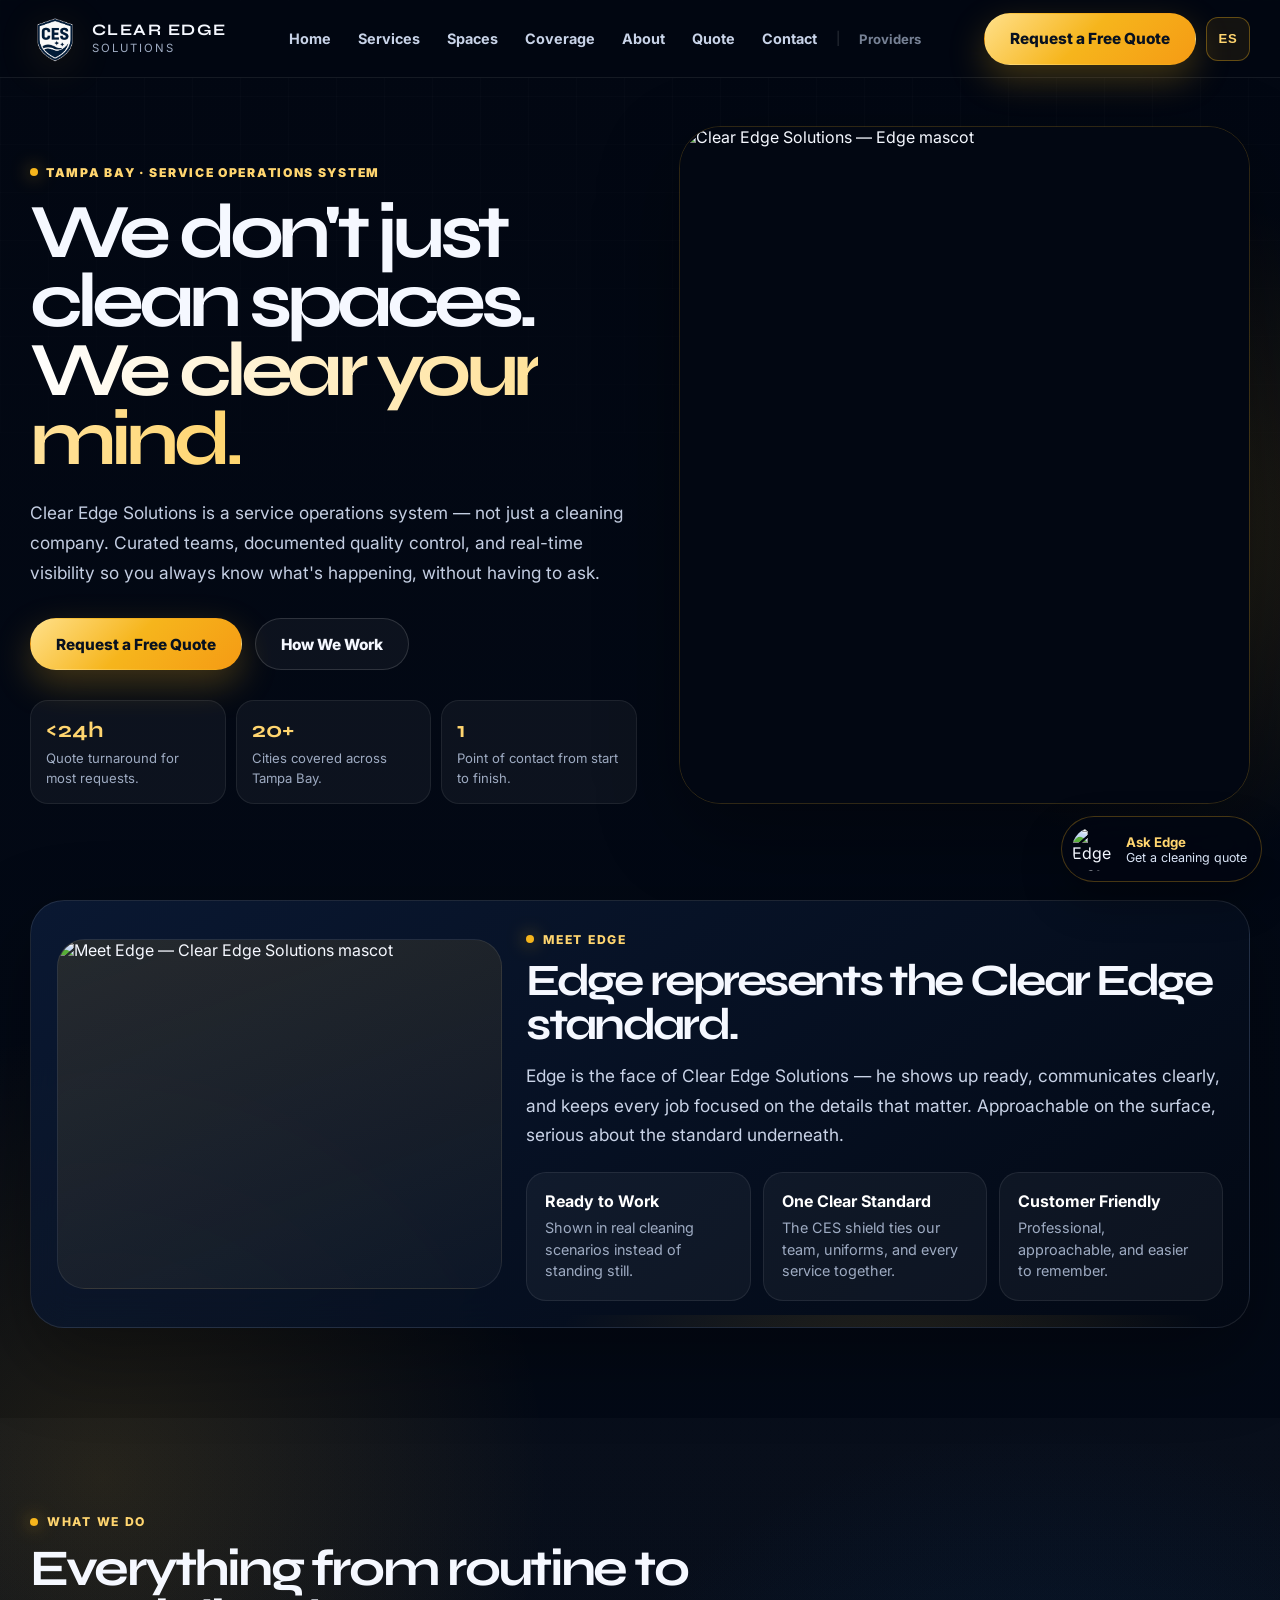
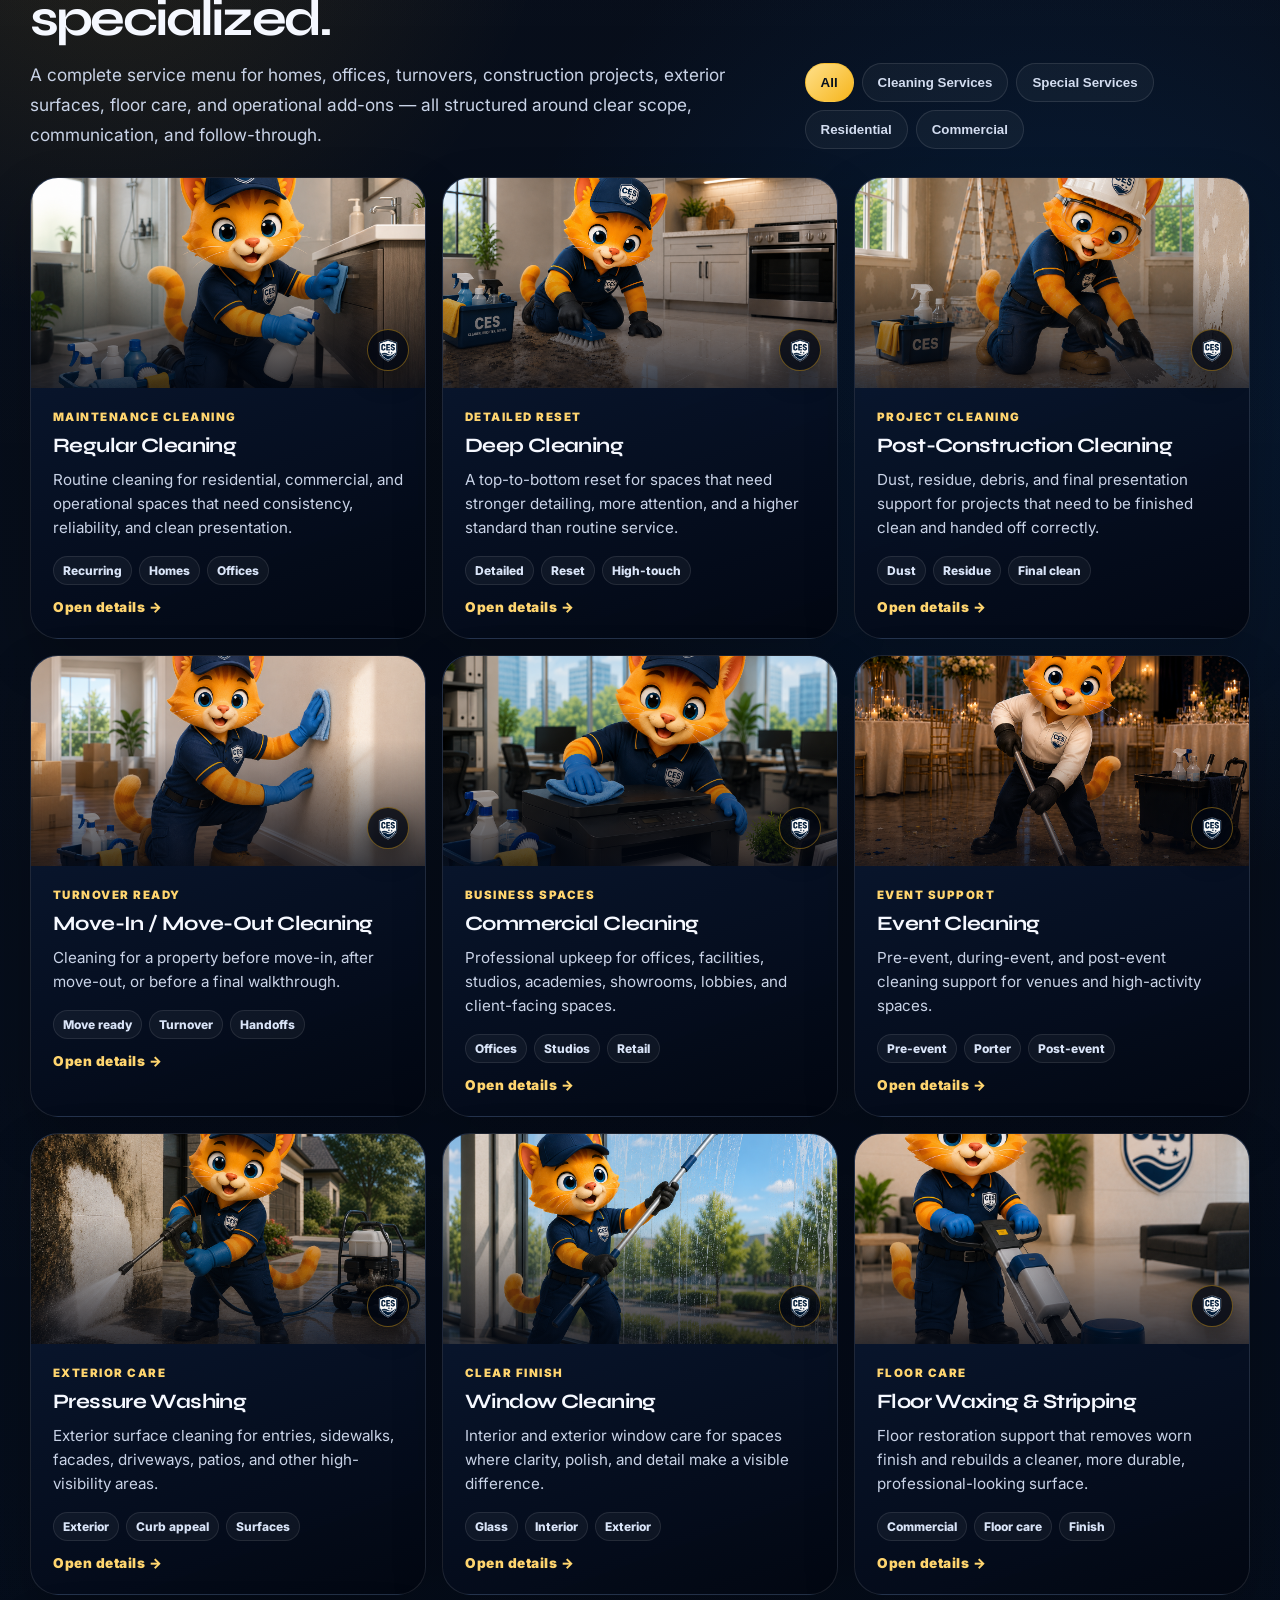
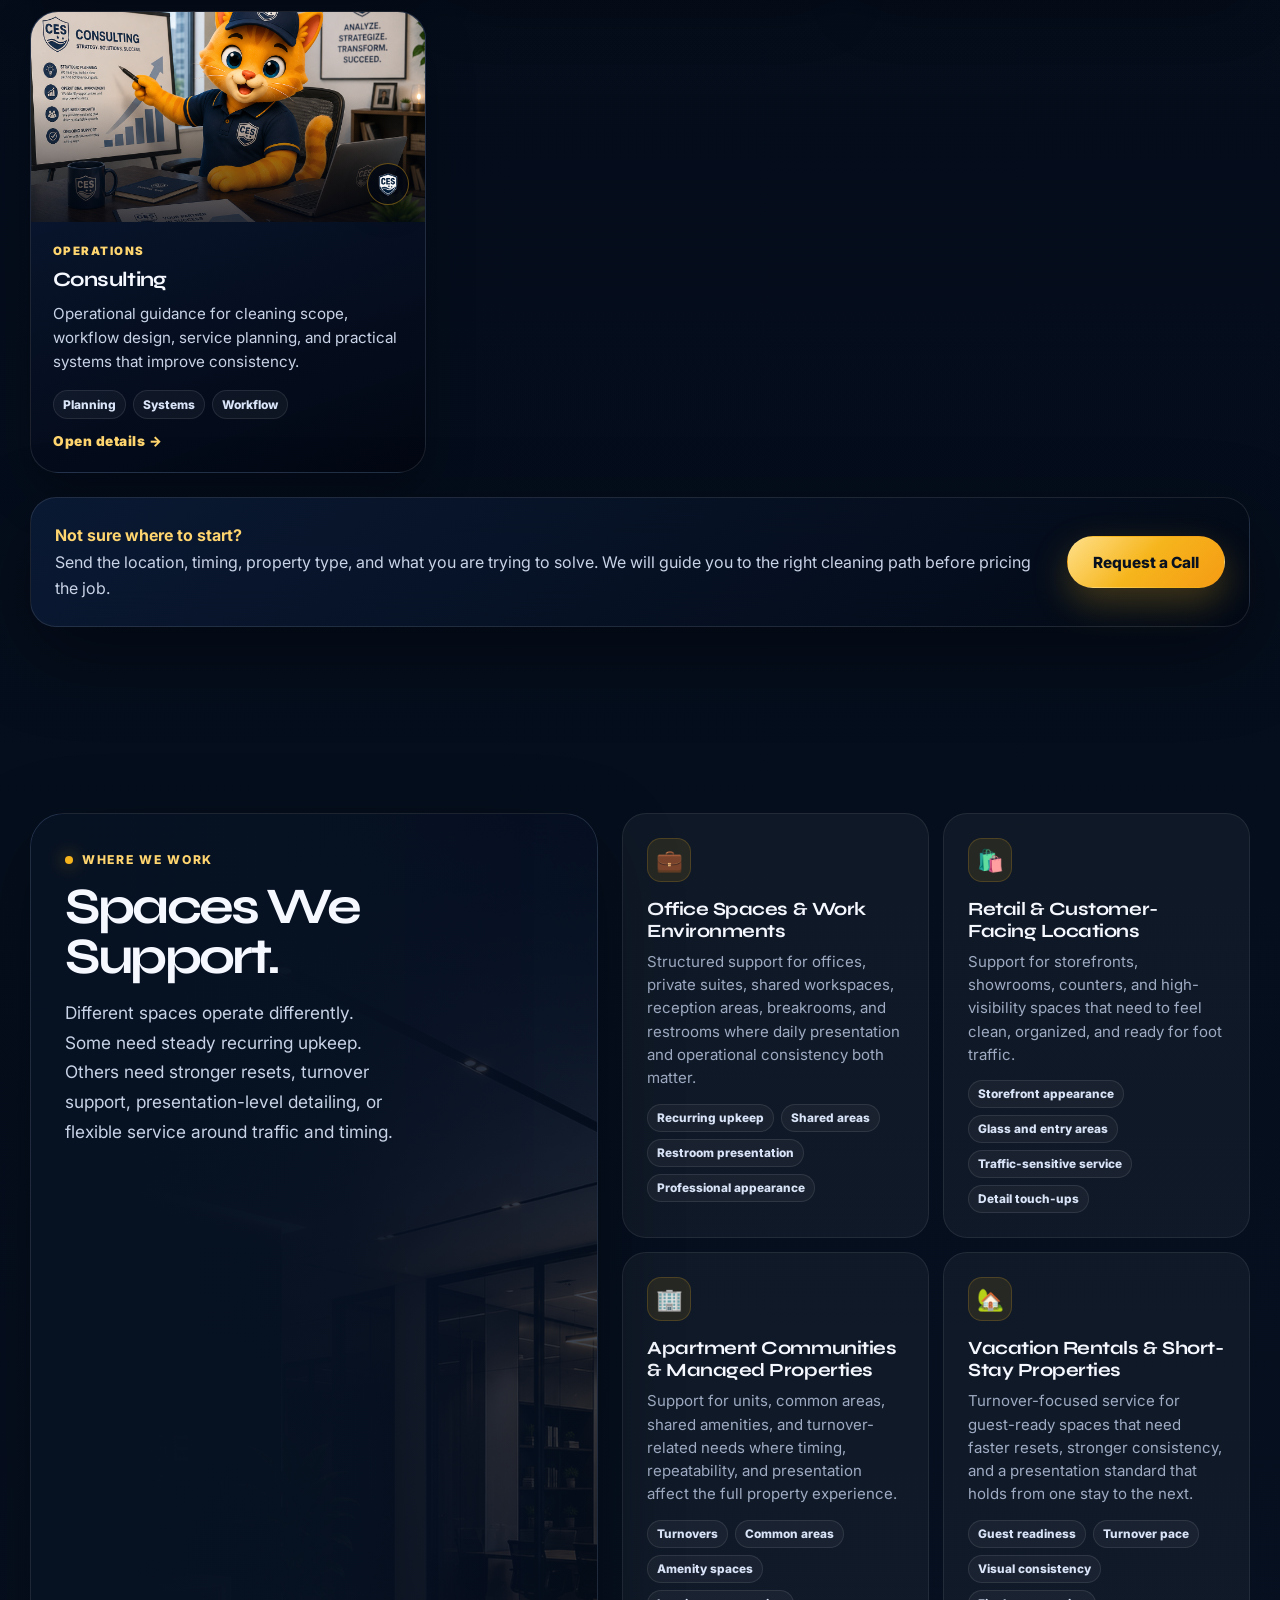
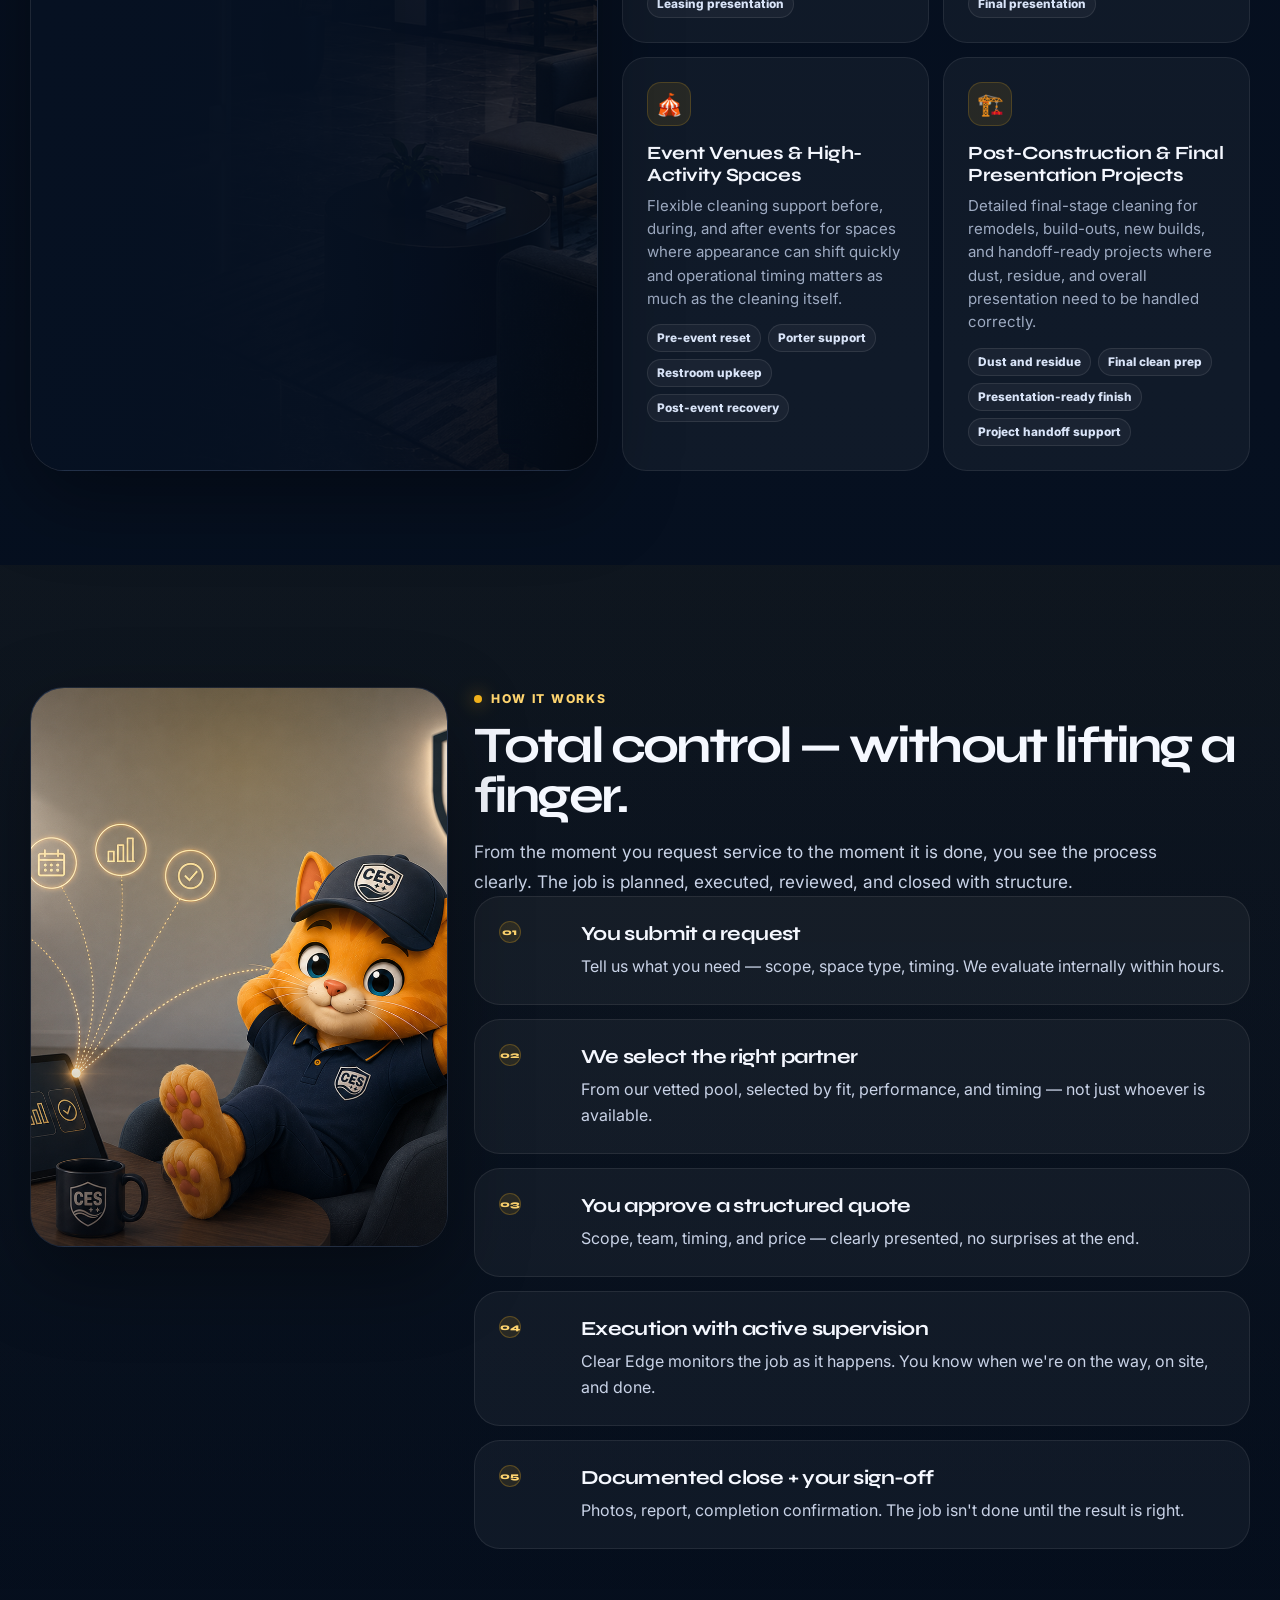
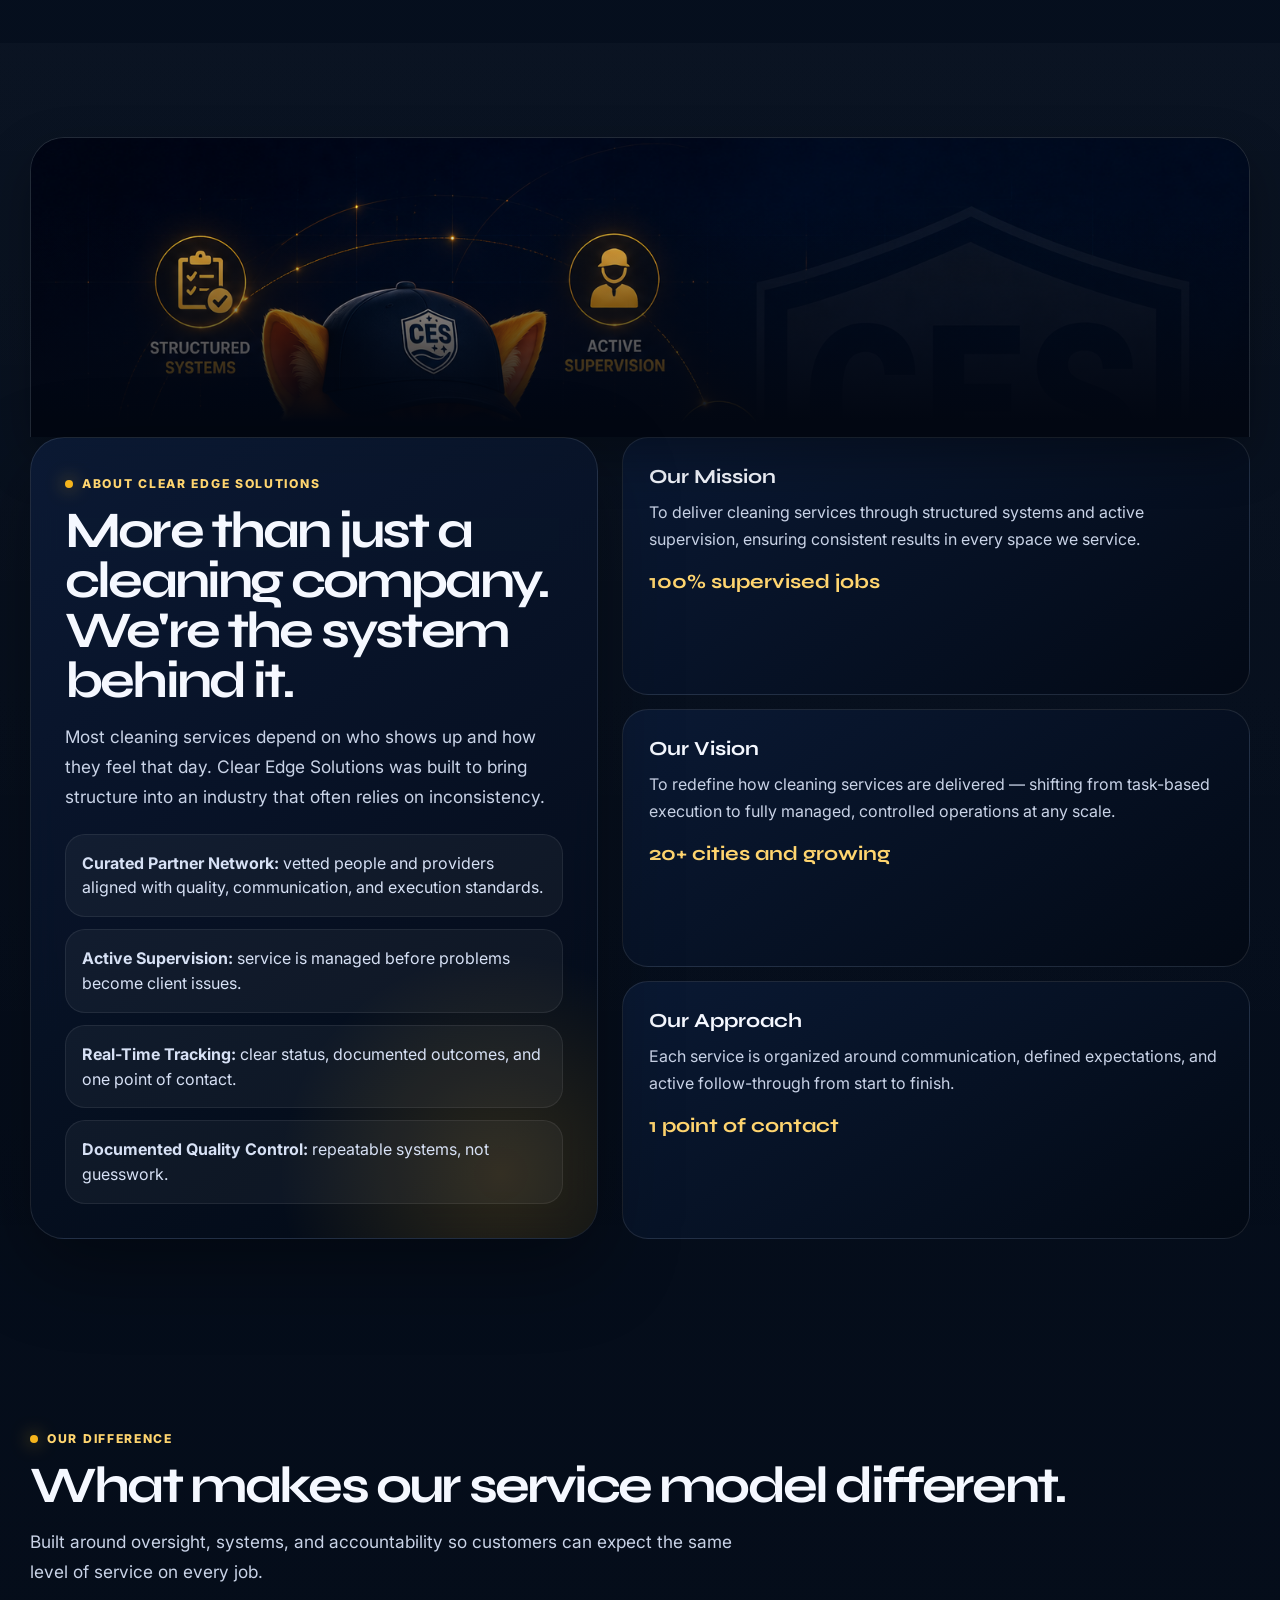
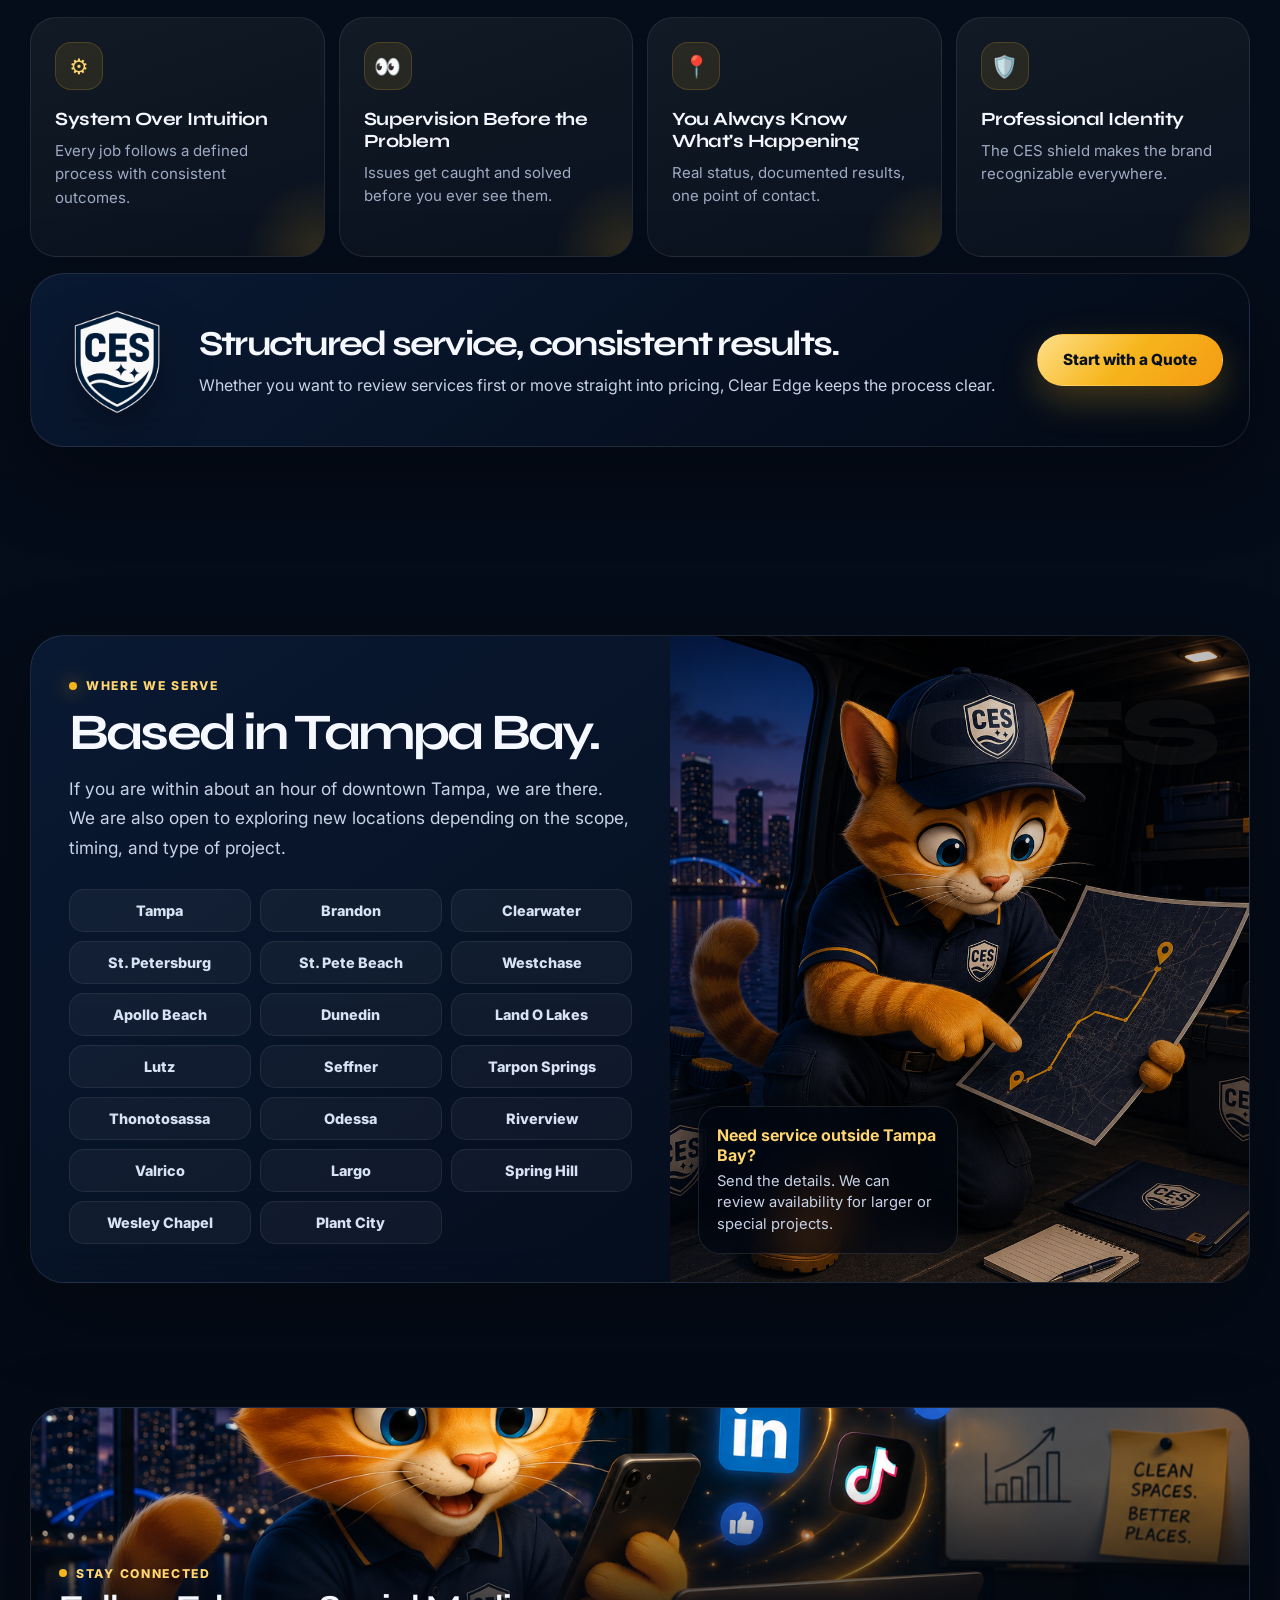
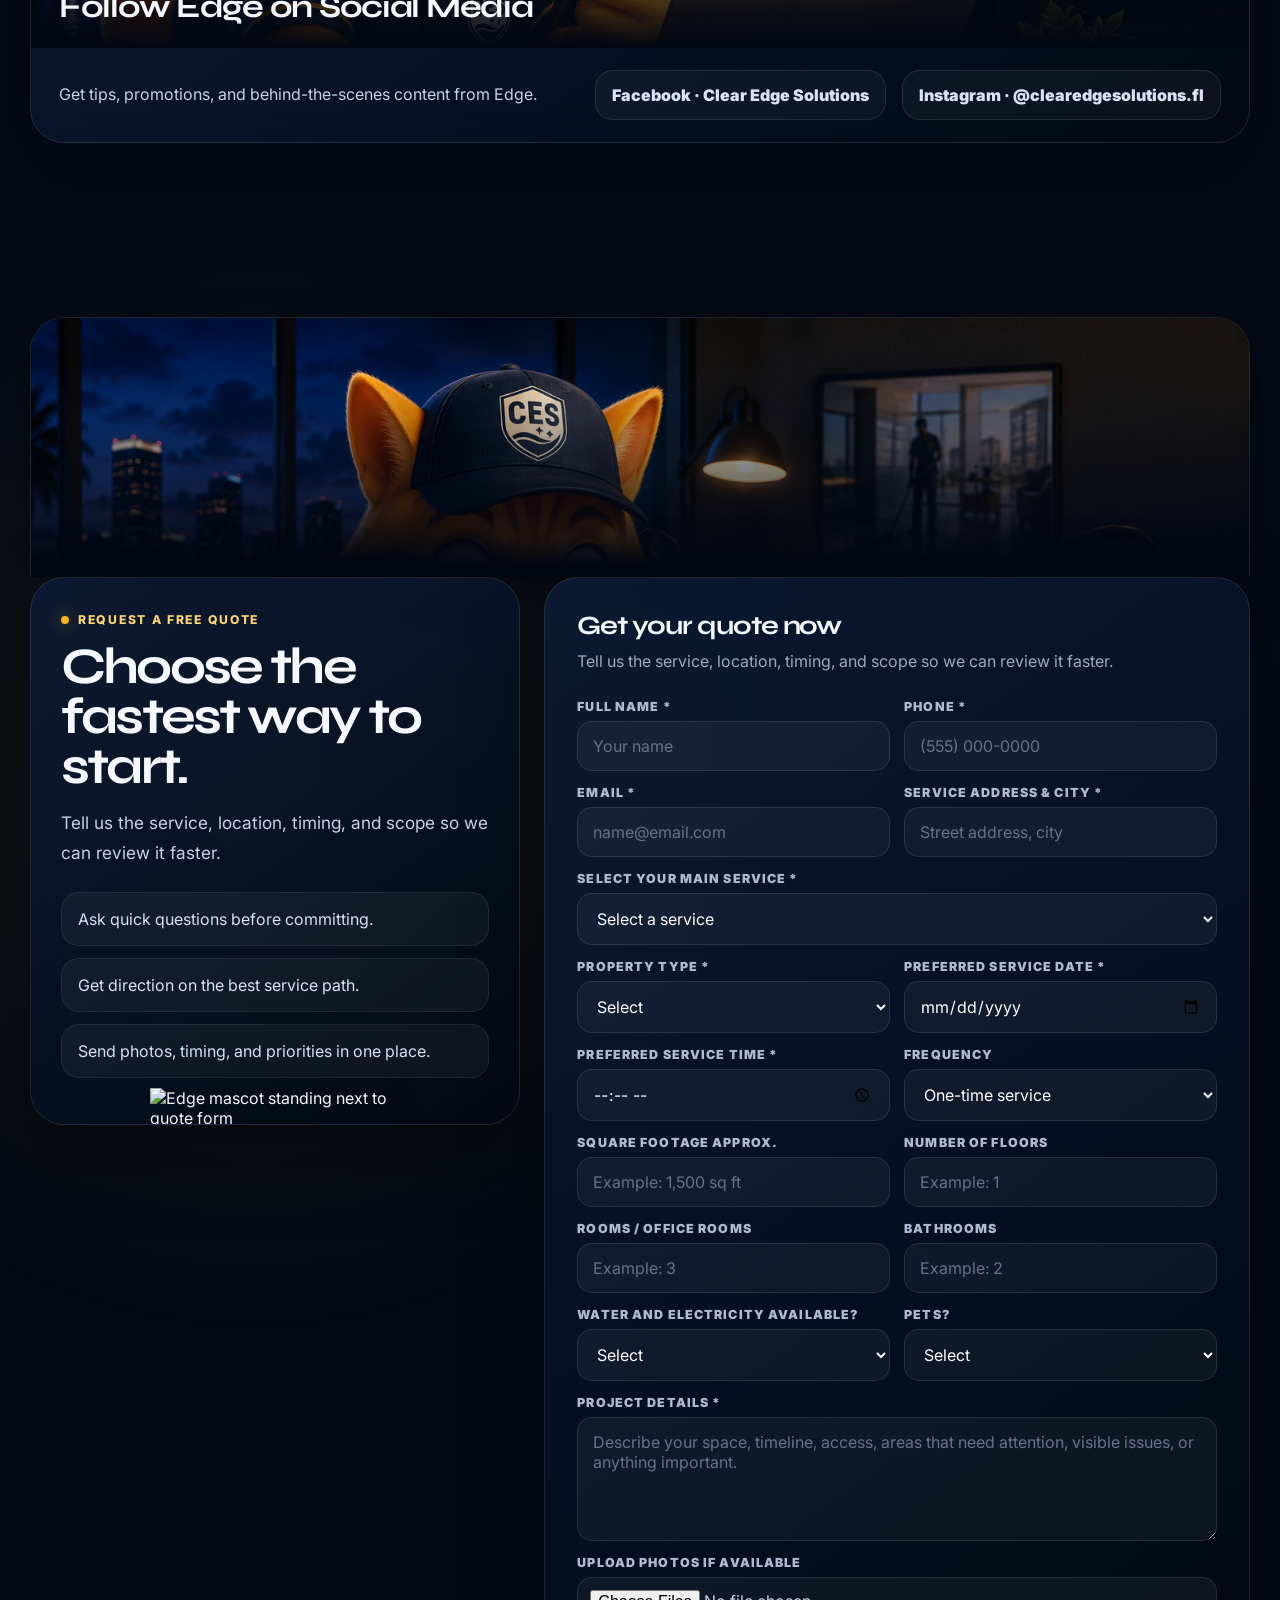
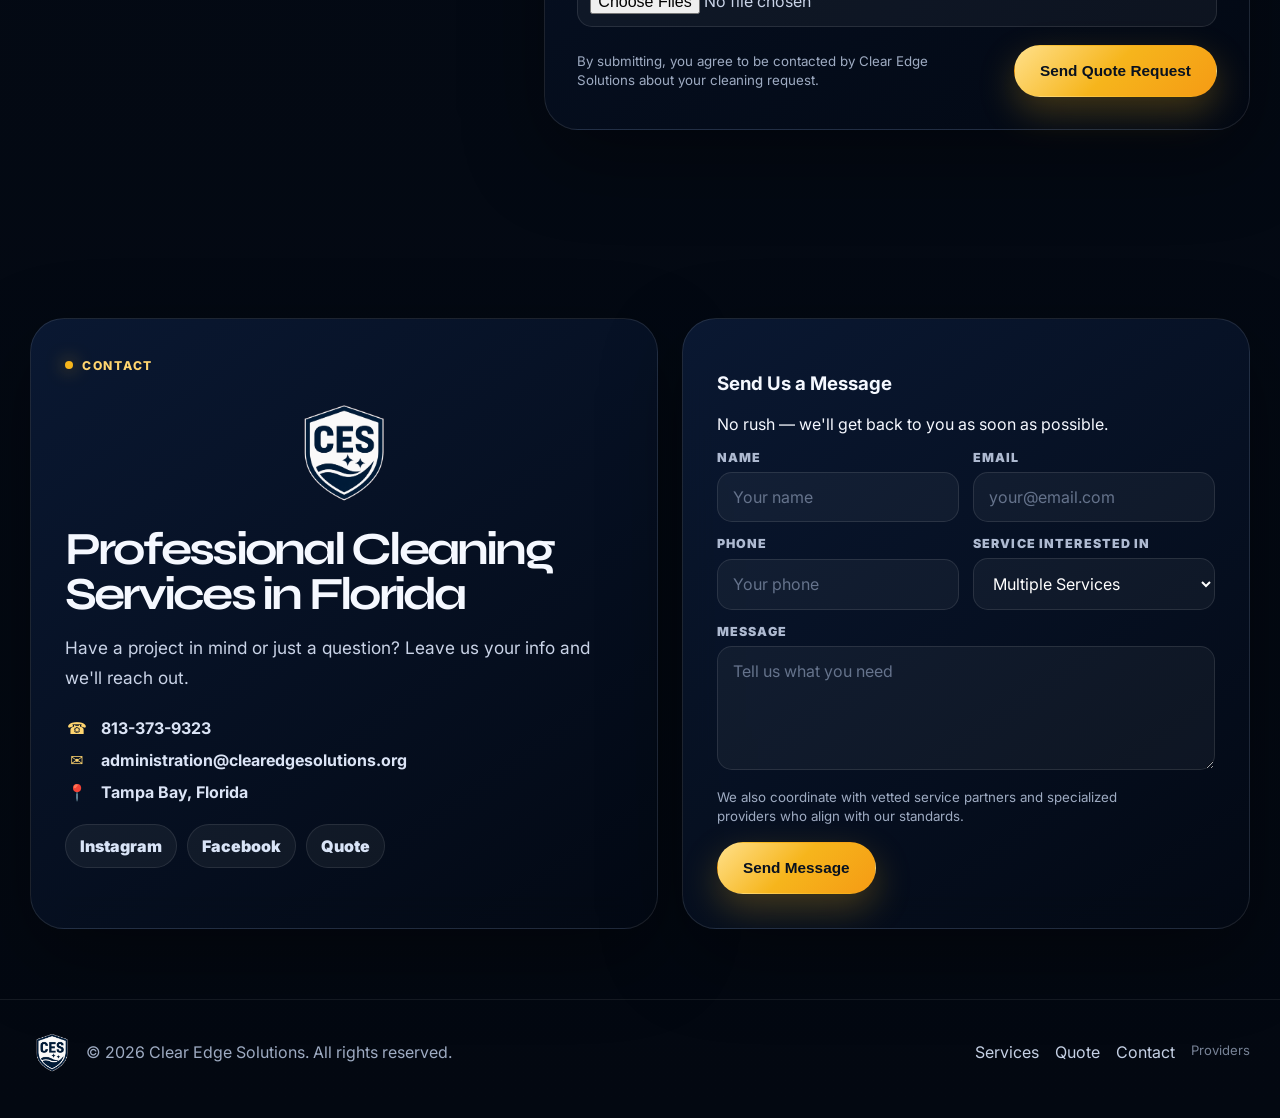
==== commit 1738abfc: "Add files via upload" ====
--- a/index.html
+++ b/index.html
@@ -471,35 +471,72 @@
     .field input[type="file"] { padding: 12px; color: var(--muted-2); }
     .modal-backdrop { position:fixed; inset:0; z-index:120; display:none; place-items:center; padding:22px; background:rgba(2,7,18,.78); backdrop-filter:blur(12px); }
     .modal-backdrop.open { display:grid; }
-    .service-modal { width:min(940px, 100%); max-height:min(82vh, 920px); overflow:auto; border-radius:32px; padding:0; position:relative; }
-    .modal-hero { min-height:230px; display:grid; grid-template-columns:1fr .85fr; gap:0; background:linear-gradient(135deg, rgba(16,39,76,.96), rgba(3,8,18,.98)); }
-    .modal-hero-copy { padding:34px; }
-    .modal-hero-copy h3 { font-family:Syne, Inter, sans-serif; font-size:clamp(2rem, 3.4vw, 3rem); letter-spacing:-.055em; line-height:1; margin:8px 0 14px; }
-    .modal-hero-copy p { margin:0; color:var(--muted-2); line-height:1.65; }
-    .modal-hero-img { min-height:240px; overflow:hidden; }
-    .modal-hero-img img { width:100%; height:100%; object-fit:cover; }
-    .modal-body { padding:30px 34px 34px; }
-    .modal-close { position:absolute; right:16px; top:16px; z-index:2; width:44px; height:44px; border-radius:50%; border:1px solid rgba(255,255,255,.16); background:rgba(2,7,18,.65); color:white; font-size:1.35rem; cursor:pointer; }
-    .modal-grid { display:grid; grid-template-columns:1fr 1fr; gap:18px; }
-    .modal-box { padding:20px; border-radius:22px; border:1px solid rgba(255,255,255,.09); background:rgba(255,255,255,.04); }
-    .modal-box h4 { margin:0 0 12px; font-family:Syne, Inter, sans-serif; }
-    .modal-box ul { margin:0; padding-left:18px; color:var(--muted-2); line-height:1.7; }
-    .modal-actions { display:flex; gap:12px; flex-wrap:wrap; margin-top:22px; }
+    .service-modal { width:min(1140px, calc(100% - 40px)); height:min(86vh, 700px); display:flex; border-radius:28px; overflow:hidden; }
+    .modal-left { width:320px; flex-shrink:0; position:relative; display:flex; flex-direction:column; justify-content:flex-end; background:#020712; }
+    .modal-left-img { position:absolute; inset:0; width:100%; height:100%; object-fit:cover; object-position:center 25%; display:block; }
+    .modal-left-overlay { position:absolute; inset:0; background:linear-gradient(180deg, rgba(2,7,18,.06) 0%, rgba(2,7,18,.58) 46%, rgba(2,7,18,.99) 75%); }
+    .modal-left-content { position:relative; z-index:2; padding:26px; }
+    .modal-left-content .eyebrow { margin-bottom:8px; }
+    .modal-left-content h3 { font-family:Syne,Inter,sans-serif; font-size:1.55rem; letter-spacing:-.05em; line-height:1.1; margin:0 0 10px; color:#fff; }
+    .modal-left-content > p { color:var(--muted); font-size:.85rem; line-height:1.6; margin:0 0 20px; }
+    .modal-right { flex:1; min-width:0; display:flex; flex-direction:column; background:rgba(3,9,20,.99); }
+    .modal-right-hd { display:flex; align-items:center; justify-content:space-between; padding:13px 22px; border-bottom:1px solid rgba(255,255,255,.07); flex-shrink:0; }
+    .modal-right-hd span { font-size:.68rem; color:var(--muted); font-weight:700; letter-spacing:.1em; text-transform:uppercase; }
+    .modal-close { width:34px; height:34px; border-radius:50%; border:1px solid rgba(255,255,255,.15); background:rgba(255,255,255,.05); color:#fff; font-size:1.1rem; cursor:pointer; display:flex; align-items:center; justify-content:center; flex-shrink:0; }
+    .modal-right-body { flex:1; overflow-y:auto; padding:22px; display:flex; flex-direction:column; gap:18px; }
+    .modal-box { padding:16px 18px; border-radius:18px; border:1px solid rgba(255,255,255,.08); background:rgba(255,255,255,.03); }
+    .modal-box h4 { margin:0 0 10px; font-family:Syne,Inter,sans-serif; font-size:.88rem; }
+    .modal-box ul { margin:0; padding-left:16px; color:var(--muted); line-height:1.75; font-size:.85rem; display:grid; grid-template-columns:1fr 1fr; gap:2px 12px; }
+    .modal-actions { display:flex; gap:10px; flex-wrap:wrap; }
     .service-card[data-hidden="true"] { display: none; }
     .float-edge-cta { z-index:60; }
     .lang-btn { display:inline-flex; align-items:center; justify-content:center; width:44px; height:44px; border-radius:12px; border:1px solid rgba(246,181,28,.35); background:rgba(246,181,28,.08); color:var(--gold-2); font-weight:900; font-size:.82rem; letter-spacing:.06em; cursor:pointer; transition:.18s ease; flex-shrink:0; }
     .lang-btn:hover { background:rgba(246,181,28,.18); border-color:rgba(246,181,28,.6); }
     @media (max-width: 980px) {
-      .about-shell, .partner-shell, .modal-hero { grid-template-columns:1fr; }
+      .about-shell, .partner-shell { grid-template-columns:1fr; }
       .partner-copy { position:static; }
       .social-shell { grid-template-columns:1fr; }
       .services-note { grid-template-columns:1fr; }
       .check-grid { grid-template-columns:1fr; }
     }
     @media (max-width: 680px) {
-      .modal-body, .modal-hero-copy { padding:24px; }
-      .modal-grid { grid-template-columns:1fr; }
       .social-strip { padding-bottom:60px; }
+    }
+
+    /* ── Modal steps & spotlight ── */
+    .modal-section-lbl { font-size:.68rem; font-weight:900; letter-spacing:.12em; text-transform:uppercase; color:var(--gold-2); margin:0 0 12px; display:flex; align-items:center; gap:8px; }
+    .spotlight-pill { font-weight:500; font-size:.62rem; letter-spacing:.04em; background:rgba(246,181,28,.12); border:1px solid rgba(246,181,28,.25); color:var(--gold-2); padding:2px 8px; border-radius:99px; text-transform:none; }
+    .modal-steps-wrap, .modal-spotlight-wrap { padding:0; }
+    .modal-steps-grid { display:grid; grid-template-columns:repeat(5,1fr); gap:8px; }
+    .modal-step { display:flex; flex-direction:column; gap:7px; padding:10px; background:rgba(255,255,255,.03); border:1px solid rgba(255,255,255,.07); border-radius:12px; }
+    .step-img-wrap { aspect-ratio:4/3; border-radius:7px; overflow:hidden; background:rgba(255,255,255,.06); flex-shrink:0; }
+    .modal-step-img { width:100%; height:100%; object-fit:cover; display:block; cursor:zoom-in; }
+    .step-num { width:22px; height:22px; border-radius:50%; background:rgba(246,181,28,.1); border:1px solid rgba(246,181,28,.25); display:flex; align-items:center; justify-content:center; color:var(--gold-2); font-size:.58rem; font-weight:900; flex-shrink:0; }
+    .step-body strong { display:block; font-size:.76rem; margin-bottom:2px; color:#fff; }
+    .step-body p { color:var(--muted); font-size:.7rem; line-height:1.5; margin:0; }
+    .compare-wrap { position:relative; height:260px; border-radius:14px; overflow:hidden; touch-action:none; user-select:none; background:#09172d; cursor:col-resize; }
+    .compare-img { position:absolute; inset:0; width:100%; height:100%; object-fit:cover; display:block; pointer-events:none; }
+    .compare-before-img { object-position:center 55%; }
+    .compare-after-img { clip-path:inset(0 0 0 50%); object-position:center 30%; }
+    .compare-divider { position:absolute; top:0; bottom:0; left:50%; width:2px; background:rgba(255,255,255,.9); transform:translateX(-50%); pointer-events:none; }
+    .compare-knob { position:absolute; top:50%; left:50%; transform:translate(-50%,-50%); width:36px; height:36px; border-radius:50%; background:white; display:flex; align-items:center; justify-content:center; font-size:.72rem; color:#1a1a1a; font-weight:900; pointer-events:none; }
+    .compare-lbl { position:absolute; bottom:10px; background:rgba(0,0,0,.55); backdrop-filter:blur(4px); color:white; font-size:.58rem; font-weight:900; letter-spacing:.1em; text-transform:uppercase; padding:3px 9px; border-radius:99px; pointer-events:none; }
+    .clbl-before { left:12px; }
+    .clbl-after { right:12px; }
+    .compare-range { position:absolute; inset:0; width:100%; height:100%; opacity:0; cursor:col-resize; margin:0; -webkit-appearance:none; appearance:none; }
+    .img-lightbox { position:fixed; inset:0; z-index:9999; background:rgba(0,0,0,.92); display:flex; align-items:center; justify-content:center; cursor:zoom-out; opacity:0; pointer-events:none; transition:opacity .2s; }
+    .img-lightbox.open { opacity:1; pointer-events:auto; }
+    .img-lightbox img { max-width:90vw; max-height:88vh; border-radius:14px; object-fit:contain; }
+    @media (max-width:960px) {
+      .service-modal { flex-direction:column; height:min(90vh,820px); }
+      .modal-left { width:100%; height:200px; flex-shrink:0; }
+      .modal-left-img { object-position:center 20%; }
+      .modal-steps-grid { grid-template-columns:repeat(3,1fr); }
+      .modal-box ul { grid-template-columns:1fr; }
+    }
+    @media (max-width:600px) {
+      .modal-steps-grid { grid-template-columns:repeat(2,1fr); }
+      .modal-right-body { padding:16px; gap:14px; }
     }
 </style>
 </head>
@@ -551,7 +588,7 @@
           </div>
         </div>
         <div class="hero-visual" style="border-radius:42px; overflow:hidden; min-height:640px; border:1px solid rgba(246,181,28,.18); box-shadow:0 28px 80px rgba(0,0,0,.36); align-self:stretch;">
-          <img src="assets/hero-edge-mobile.png" alt="Clear Edge Solutions — Edge mascot" style="width:100%;height:100%;object-fit:cover;object-position:center top;display:block;min-height:640px;" onerror="this.onerror=null;this.src='assets/edge-base.png';this.style.objectFit='contain';this.style.background='var(--navy-950)'">
+          <img src="assets/edge/hero-edge-mobile.png" alt="Clear Edge Solutions — Edge mascot" style="width:100%;height:100%;object-fit:cover;object-position:center top;display:block;min-height:640px;" onerror="this.onerror=null;this.src='assets/edge/edge-base.png';this.style.objectFit='contain';this.style.background='var(--navy-950)'">
         </div>
       </div>
     </section>
@@ -559,7 +596,7 @@
     <section class="edge-rail" id="edge">
       <div class="container">
         <div class="edge-rail-card surface">
-          <div class="edge-portrait"><img src="assets/section-edge.png" alt="Meet Edge — Clear Edge Solutions mascot" style="width:100%;height:100%;object-fit:cover;object-position:center top;max-height:none;margin-bottom:0;filter:none;display:block;"></div>
+          <div class="edge-portrait"><img src="assets/edge/section-edge.png" alt="Meet Edge — Clear Edge Solutions mascot" style="width:100%;height:100%;object-fit:cover;object-position:center top;max-height:none;margin-bottom:0;filter:none;display:block;"></div>
           <div class="edge-rail-copy">
             <div class="eyebrow" data-i18n="eyebrow.edge">Meet Edge</div>
             <h2 data-i18n="edge.rail.h2">Edge represents the Clear Edge standard.</h2>
@@ -816,7 +853,7 @@
             <div>Get direction on the best service path.</div>
             <div>Send photos, timing, and priorities in one place.</div>
           </div>
-          <img src="assets/edge-base.png" alt="Edge mascot standing next to quote form">
+          <img src="assets/edge/edge-base.png" alt="Edge mascot standing next to quote form">
         </aside>
 
         <form class="form-box surface" id="quoteForm" name="clear-edge-client-quote" method="POST" data-netlify="true" netlify-honeypot="bot-field" enctype="multipart/form-data" action="/success.html">
@@ -889,22 +926,55 @@
   </footer>
 
   <a class="float-edge-cta" href="#quote" aria-label="Ask Edge for a quote">
-    <img src="assets/edge-base.png" alt="Edge mascot icon"><span><b data-i18n="float.title">Ask Edge</b><span data-i18n="float.sub">Get a cleaning quote</span></span>
+    <img src="assets/edge/edge-base.png" alt="Edge mascot icon"><span><b data-i18n="float.title">Ask Edge</b><span data-i18n="float.sub">Get a cleaning quote</span></span>
   </a>
+
+  <!-- Photo lightbox -->
+  <div class="img-lightbox" id="imgLightbox" role="dialog" aria-modal="true" aria-label="Photo enlarged view">
+    <img id="lightboxImg" src="" alt="">
+  </div>
 
   <div class="modal-backdrop" id="serviceModal" aria-hidden="true">
     <div class="service-modal surface" role="dialog" aria-modal="true" aria-labelledby="modalTitle">
-      <button class="modal-close" type="button" id="modalClose" aria-label="Close service details">×</button>
-      <div class="modal-hero">
-        <div class="modal-hero-copy"><div class="eyebrow" id="modalKicker">Service Detail</div><h3 id="modalTitle">Service</h3><p id="modalDesc"></p></div>
-        <div class="modal-hero-img"><img id="modalImg" src="assets/edge-base.png" alt="Edge service visual"></div>
-      </div>
-      <div class="modal-body">
-        <div class="modal-grid">
-          <div class="modal-box"><h4 id="modalSideTitle">Service focus</h4><p id="modalSideCopy" class="soft" style="line-height:1.7;margin:0;"></p></div>
+      <!-- Left panel: service image + info -->
+      <div class="modal-left">
+        <img class="modal-left-img" id="modalImg" src="assets/edge/edge-base.png" alt="">
+        <div class="modal-left-overlay"></div>
+        <div class="modal-left-content">
+          <div class="eyebrow" id="modalKicker">Service Detail</div>
+          <h3 id="modalTitle">Service</h3>
+          <p id="modalDesc"></p>
+          <a class="btn btn-primary btn-full" href="#quote" id="modalQuote">Request a Free Quote</a>
+        </div>
+      </div>
+      <!-- Right panel: scrollable details -->
+      <div class="modal-right">
+        <div class="modal-right-hd">
+          <span>Service details</span>
+          <button class="modal-close" type="button" id="modalClose" aria-label="Close">×</button>
+        </div>
+        <div class="modal-right-body">
+          <div class="modal-spotlight-wrap" id="modalSpotlightWrap" hidden>
+            <h4 class="modal-section-lbl">Project Spotlight <span class="spotlight-pill">Before → After</span></h4>
+            <div class="compare-wrap" id="modalCompare">
+              <img class="compare-img compare-before-img" id="spotBefore" src="" alt="Before">
+              <img class="compare-img compare-after-img" id="spotAfter" src="" alt="After">
+              <span class="compare-lbl clbl-before">BEFORE</span>
+              <span class="compare-lbl clbl-after">AFTER</span>
+              <div class="compare-divider" id="cmpDivider"></div>
+              <div class="compare-knob" id="cmpKnob">↔</div>
+              <input class="compare-range" id="cmpRange" type="range" min="0" max="100" value="50" aria-label="Before and after comparison">
+            </div>
+          </div>
           <div class="modal-box"><h4>Common Fit</h4><ul id="modalPoints"></ul></div>
-        </div>
-        <div class="modal-actions"><a class="btn btn-primary" href="#quote" id="modalQuote">Request a Free Quote</a><button class="btn btn-secondary" type="button" id="modalClose2">Back to Services</button></div>
+          <div class="modal-steps-wrap" id="modalStepsWrap" hidden>
+            <h4 class="modal-section-lbl">How It Works</h4>
+            <div class="modal-steps-grid" id="modalSteps"></div>
+          </div>
+          <div class="modal-actions">
+            <button class="btn btn-secondary" type="button" id="modalClose2">Back to Services</button>
+          </div>
+        </div>
       </div>
     </div>
   </div>
@@ -936,6 +1006,89 @@
     }));
 
     const serviceDetails = {"regular-cleaning": {"img": "svc-regular-cleaning.png", "kicker": "Maintenance Cleaning", "title": "Regular Cleaning", "desc": "Routine cleaning for residential, commercial, and operational spaces that need consistency, reliability, and clean presentation.", "side": "Consistent upkeep, professionally managed", "points": ["Recurring or routine service scheduling", "Residential and commercial environments", "Structured workflow and clear expectations", "Best for ongoing maintenance and presentation", "Flexible around operating hours", "Strong fit for managed repeat service"]}, "deep-cleaning": {"img": "svc-deep-cleaning.png", "kicker": "Detailed Reset", "title": "Deep Cleaning", "desc": "A top-to-bottom reset for spaces that need stronger detailing, more attention, and a higher standard than routine service.", "side": "A stronger reset for your space", "points": ["Detailed attention to neglected areas", "Ideal before recurring service begins", "Great for seasonal resets and turnovers", "Helps restore a cleaner baseline", "Focused on buildup, edges, and touch zones", "Designed for a stronger overall reset"]}, "post-construction-cleaning": {"img": "svc-post-construction.png", "kicker": "Project Cleaning", "title": "Post-Construction Cleaning", "desc": "Dust, residue, debris, and final presentation support for projects that need to be finished clean and handed off correctly.", "side": "Project-ready final presentation", "points": ["Dust, debris, and residue removal", "Careful work around newly finished surfaces", "Suitable for remodels and buildouts", "Prepared for handoff or occupancy", "Final presentation before client walkthroughs", "Built for detail after active work is complete"]}, "move-in-move-out-cleaning": {"img": "svc-move-cleaning.png", "kicker": "Turnover Ready", "title": "Move-In / Move-Out Cleaning", "desc": "Cleaning for a property before move-in, after move-out, or before a final walkthrough.", "side": "Ready for the next occupant", "points": ["Prepares spaces for transition", "Focused on vacancy-ready presentation", "Useful for tenants, owners, and managers", "Can be paired with additional support services", "Supports faster turnover windows", "Helps reduce handoff issues at transition"]}, "commercial-cleaning": {"img": "edge-vacuum.png", "kicker": "Business Spaces", "title": "Commercial Cleaning", "desc": "Professional upkeep for offices, facilities, studios, academies, showrooms, lobbies, and client-facing spaces.", "side": "Support for operational spaces", "points": ["Offices and business environments", "Professional communication and scheduling", "Reliable ongoing support", "Managed with active oversight", "Built around presentation and uptime", "Adaptable to recurring or custom scopes"]}, "event-cleaning": {"img": "svc-event-cleaning.png", "kicker": "Event Support", "title": "Event Cleaning", "desc": "Pre-event, during-event, and post-event cleaning support for venues and high-activity spaces.", "side": "Cleaning support around the event schedule", "points": ["Pre-event setup cleaning", "During-event porter support", "Restroom checks and trash handling", "Post-event resets", "Indoor and outdoor coordination", "Useful for high-traffic spaces"]}, "pressure-washing": {"img": "svc-pressure-washing.png", "kicker": "Exterior Care", "title": "Pressure Washing", "desc": "Exterior surface cleaning for entries, sidewalks, facades, driveways, patios, and other high-visibility areas.", "side": "Exterior impact that shows", "points": ["Driveways, patios, and exterior surfaces", "Improves appearance quickly", "Useful before events or listings", "Can complement broader property cleanup", "Targets visible outdoor buildup", "Strong curb-appeal improvement service"]}, "window-cleaning": {"img": "svc-window-cleaning.png", "kicker": "Clear Finish", "title": "Window Cleaning", "desc": "Interior and exterior window care for spaces where clarity, polish, and detail make a visible difference.", "side": "Clearer finish, better presentation", "points": ["Interior and exterior options", "Improves visual presentation", "Suitable for homes and businesses", "Pairs well with deep or move-related cleaning", "Helps spaces feel brighter and cleaner", "Ideal final touch before showings or events"]}, "floor-waxing-stripping": {"img": "svc-floor-waxing.png", "kicker": "Floor Care", "title": "Floor Waxing & Stripping", "desc": "Floor restoration support that removes worn finish and rebuilds a cleaner, more durable, professional-looking surface.", "side": "Restore the look of your floors", "points": ["Remove old finish and buildup", "Restore shine and uniform appearance", "Improves long-term floor presentation", "Best for hard-surface commercial floors", "Supports cleaner facility appearance", "Rebuilds a more durable visual finish"]}, "move-in-out-assistance": {"img": "svc-move-cleaning.png", "kicker": "Moving Support", "title": "Move In / Move Out Assistance", "desc": "Moving support beyond cleaning, including transition tasks, organization, setup help, and practical property readiness.", "side": "More than cleaning support", "points": ["Support around transition and setup", "Can complement cleaning services", "Helps simplify move-related logistics", "Flexible based on property needs", "Useful when timing and coordination matter", "Helps reduce friction during moving days"]}, "handyman-services": {"img": "edge-desk.png", "kicker": "Practical Support", "title": "Handyman Services", "desc": "Light repairs, installations, adjustments, and practical maintenance support to keep properties functional and presentation-ready.", "side": "Small fixes that make a difference", "points": ["Light repairs and simple installations", "Supports property readiness", "Convenient add-on to cleaning scope", "Practical for punch-list style needs", "Helps close out minor outstanding tasks", "Useful before inspections or turnover"]}, "consulting": {"img": "svc-consulting.png", "kicker": "Operations", "title": "Consulting", "desc": "Operational guidance for cleaning scope, workflow design, service planning, and practical systems that improve consistency.", "side": "Practical guidance, cleaner execution", "points": ["Service planning and workflow design", "Scope review and operational guidance", "Useful for scaling or reorganizing", "Focused on practical implementation", "Improves consistency and accountability", "Built around real-world service operations"]}};
+    // ── Service steps & spotlight data ──
+    serviceDetails['regular-cleaning'].steps = [
+      {num:'01',title:'Property walkthrough',text:'We review scope, surface types, and any specific areas to prioritize.'},
+      {num:'02',title:'Surface prep & declutter',text:'Loose items cleared and surfaces prepared before cleaning begins.'},
+      {num:'03',title:'Full-space cleaning',text:'All rooms serviced in a consistent order for thorough coverage.'},
+      {num:'04',title:'Touch zones & detail pass',text:'High-contact surfaces, corners, and edges addressed.'},
+      {num:'05',title:'Final check & sign-off',text:'Space reviewed before we leave to confirm the standard is met.'}
+    ];
+    serviceDetails['deep-cleaning'].steps = [
+      {num:'01',title:'Scope assessment',text:'We identify buildup areas, neglected zones, and priority surfaces.'},
+      {num:'02',title:'Baseline cleaning pass',text:'General surface cleaning done first to reveal what needs extra attention.'},
+      {num:'03',title:'Detail scrubbing',text:'Grout, baseboards, appliances, and hard-to-reach areas addressed thoroughly.'},
+      {num:'04',title:'Fixture & surface polish',text:'Fixtures wiped, mirrors polished, high-touch areas sanitized.'},
+      {num:'05',title:'Final walkthrough',text:'Full review before completion to confirm the reset is complete.'}
+    ];
+    serviceDetails['post-construction-cleaning'].steps = [
+      {num:'01',img:'post-construction/pc-step-1.jpg',imgPos:'center 55%',title:'Debris & material removal',text:'Loose construction materials cleared before detailed cleaning begins.'},
+      {num:'02',img:'post-construction/pc-before-1.jpg',imgPos:'center 62%',title:'Surface detailing',text:'Careful work around newly finished surfaces and fixtures.'},
+      {num:'03',img:'post-construction/pc-step-2.jpg',imgPos:'center 22%',title:'Initial wash-down',text:'Surfaces rinsed to loosen residue and construction dust.'},
+      {num:'04',img:'post-construction/pc-step-3.jpg',imgPos:'center 42%',title:'Machine scrubbing',text:'Floor equipment used to remove embedded buildup and marks.'},
+      {num:'05',img:'post-construction/pc-after11.jpg',imgPos:'center 40%',title:'Final presentation',text:'Space left clean, polished, and ready for client walkthrough.'}
+    ];
+    serviceDetails['post-construction-cleaning'].spotlight = {
+      before:'post-construction/pc-before-1.jpg',
+      after:'post-construction/pc-after11.jpg',
+      label:'Commercial buildout — Tampa Bay'
+    };
+    serviceDetails['move-in-move-out-cleaning'].steps = [
+      {num:'01',title:'Property condition review',text:'We walk through the space and document its current state before starting.'},
+      {num:'02',title:'Full-space deep clean',text:'Every room addressed top to bottom, including storage areas and closets.'},
+      {num:'03',title:'Kitchen & bath detail',text:'Appliances, fixtures, cabinets, and tile thoroughly cleaned inside and out.'},
+      {num:'04',title:'Final walkthrough',text:'Space confirmed ready for the next occupant or inspection.'}
+    ];
+    serviceDetails['commercial-cleaning'].steps = [
+      {num:'01',title:'Facility review & schedule',text:'Scope, access, frequency, and priority zones confirmed before work begins.'},
+      {num:'02',title:'Common areas & entry',text:'Lobbies, hallways, and shared spaces cleaned for first-impression presentation.'},
+      {num:'03',title:'Workspaces & surfaces',text:'Desks, stations, and high-touch zones sanitized consistently.'},
+      {num:'04',title:'Restrooms & break areas',text:'Sanitized and restocked per the agreed service scope.'}
+    ];
+    serviceDetails['event-cleaning'].steps = [
+      {num:'01',title:'Pre-event setup clean',text:'Venue cleaned and prepared before guests arrive.'},
+      {num:'02',title:'During-event porter support',text:'Ongoing trash handling, restroom checks, and spot cleaning during the event.'},
+      {num:'03',title:'Spill & incident response',text:'Quick response to any messes or issues that come up mid-event.'},
+      {num:'04',title:'Post-event reset',text:'Trash removed, surfaces wiped, and space restored after the event ends.'},
+      {num:'05',title:'Final walkthrough',text:'Venue confirmed clean and ready for next use or handoff.'}
+    ];
+    serviceDetails['pressure-washing'].steps = [
+      {num:'01',title:'Surface inspection',text:'We identify stains, buildup, and delicate areas before starting.'},
+      {num:'02',title:'Pre-treatment',text:'Degreasers or detergents applied to tough buildup where needed.'},
+      {num:'03',title:'High-pressure wash',text:'Surface cleaned with appropriate pressure per material type.'},
+      {num:'04',title:'Rinse & review',text:'Surface rinsed clear and reviewed for uniform coverage.'}
+    ];
+    serviceDetails['window-cleaning'].steps = [
+      {num:'01',title:'Frame & sill wipe-down',text:'Frames, sills, and tracks cleared of dust and debris.'},
+      {num:'02',title:'Glass scrub',text:'Interior and exterior glass scrubbed to loosen buildup and residue.'},
+      {num:'03',title:'Squeegee finish',text:'Clean squeegee pass for a streak-free result.'},
+      {num:'04',title:'Detail & edge clean',text:'Edges and corners wiped for a polished, uniform finish.'}
+    ];
+    serviceDetails['floor-waxing-stripping'].steps = [
+      {num:'01',title:'Floor prep & clearing',text:'Area cleared and floor surface swept before any product is applied.'},
+      {num:'02',title:'Stripping old finish',text:'Chemical stripper applied and floor scrubbed to remove worn layers.'},
+      {num:'03',title:'Rinse & dry',text:'Floor rinsed thoroughly and allowed to dry completely.'},
+      {num:'04',title:'Wax application',text:'New finish applied in even coats and buffed to a uniform shine.'}
+    ];
+    serviceDetails['move-in-out-assistance'].steps = [
+      {num:'01',title:'Needs assessment',text:'We review the scope — what needs to move, organize, or be set up.'},
+      {num:'02',title:'Item handling & placement',text:'Furniture, boxes, and belongings handled and placed per your direction.'},
+      {num:'03',title:'Organization support',text:'Items sorted and arranged to make the space functional from day one.'},
+      {num:'04',title:'Final review',text:'Space confirmed ready and any remaining tasks addressed.'}
+    ];
+    serviceDetails['handyman-services'].steps = [
+      {num:'01',title:'Punch list review',text:'Tasks identified and prioritized — repairs, installations, or adjustments needed.'},
+      {num:'02',title:'Materials check',text:'Confirm all parts and tools are on hand before work begins.'},
+      {num:'03',title:'Task execution',text:'Each item addressed efficiently with minimal disruption to the space.'},
+      {num:'04',title:'Test & confirm',text:'Completed work tested and reviewed before sign-off.'}
+    ];
+    serviceDetails['consulting'].steps = [
+      {num:'01',title:'Initial scope review',text:'We review your current cleaning operations, workflows, and pain points.'},
+      {num:'02',title:'Gap analysis',text:'Key inconsistencies, accountability gaps, and efficiency issues identified.'},
+      {num:'03',title:'Recommendations & plan',text:'Practical, actionable guidance delivered for your specific situation.'},
+      {num:'04',title:'Implementation support',text:'Follow-up available to help put the plan into practice.'}
+    ];
+
     const modal = document.getElementById('serviceModal');
     const modalClose = () => { modal.classList.remove('open'); modal.setAttribute('aria-hidden', 'true'); };
     function openService(id) {
@@ -944,12 +1097,34 @@
       document.getElementById('modalKicker').textContent = data.kicker || 'Service Detail';
       document.getElementById('modalTitle').textContent = data.title;
       document.getElementById('modalDesc').textContent = data.desc;
-      document.getElementById('modalImg').src = 'assets/' + data.img;
-      document.getElementById('modalImg').alt = 'Edge representing ' + data.title;
-      document.getElementById('modalSideTitle').textContent = data.side || 'Service focus';
-      document.getElementById('modalSideCopy').textContent = 'This service is available across our active Florida coverage areas and can be adapted to different property types depending on scope, access, and scheduling requirements.';
+      const heroImg = document.getElementById('modalImg');
+      heroImg.src = 'assets/' + data.img;
+      heroImg.alt = data.title;
       document.getElementById('modalPoints').innerHTML = (data.points || []).map(p => '<li>' + p + '</li>').join('');
+      // Steps
+      const stepsWrap = document.getElementById('modalStepsWrap');
+      const stepsEl = document.getElementById('modalSteps');
+      if (data.steps && data.steps.length) {
+        stepsEl.innerHTML = data.steps.map(s =>
+          '<div class="modal-step">' +
+          (s.img
+            ? '<div class="step-img-wrap"><img class="modal-step-img" src="assets/'+s.img+'" style="object-position:'+(s.imgPos||'center center')+'" alt="" onerror="this.parentElement.style.display=\'none\'"></div>'
+            : '') +
+          '<div class="step-num">'+s.num+'</div>' +
+          '<div class="step-body"><strong>'+s.title+'</strong><p>'+s.text+'</p></div></div>'
+        ).join('');
+        stepsWrap.hidden = false;
+      } else { stepsWrap.hidden = true; }
+      // Spotlight
+      const spotWrap = document.getElementById('modalSpotlightWrap');
+      if (data.spotlight) {
+        document.getElementById('spotBefore').src = 'assets/' + data.spotlight.before;
+        document.getElementById('spotAfter').src = 'assets/' + data.spotlight.after;
+        spotWrap.hidden = false;
+        updateCompare(50);
+      } else { spotWrap.hidden = true; }
       modal.classList.add('open'); modal.setAttribute('aria-hidden', 'false');
+      const rb = modal.querySelector('.modal-right-body'); if (rb) rb.scrollTop = 0;
     }
     cards.forEach(card => card.addEventListener('click', () => openService(card.dataset.service)));
     document.getElementById('modalClose')?.addEventListener('click', modalClose);
@@ -957,6 +1132,18 @@
     document.getElementById('modalQuote')?.addEventListener('click', modalClose);
     modal?.addEventListener('click', (e) => { if (e.target === modal) modalClose(); });
     window.addEventListener('keydown', (e) => { if (e.key === 'Escape') modalClose(); });
+
+    // Photo lightbox
+    const lightbox = document.getElementById('imgLightbox');
+    const lightboxImg = document.getElementById('lightboxImg');
+    const openLightbox = src => { lightboxImg.src = src; lightbox.classList.add('open'); };
+    const closeLightbox = () => { lightbox.classList.remove('open'); lightboxImg.src = ''; };
+    document.getElementById('modalSteps')?.addEventListener('click', e => {
+      const img = e.target.closest('.modal-step-img');
+      if (img) openLightbox(img.src);
+    });
+    lightbox?.addEventListener('click', closeLightbox);
+    window.addEventListener('keydown', e => { if (e.key === 'Escape') closeLightbox(); });
 
     // ── i18n ──────────────────────────────────────────────────────────
     const i18n = {
@@ -1200,6 +1387,36 @@
     document.querySelector('.footer-links a[href="#partner"]')?.addEventListener('click', e => { e.preventDefault(); openPartnerPage(); });
     // Mobile menu partner link
     document.querySelector('.mobile-menu a[href="#partner"]')?.addEventListener('click', e => { e.preventDefault(); mobileMenu.classList.remove('open'); menuBtn.setAttribute('aria-expanded','false'); openPartnerPage(); });
+
+    // ── Before/after compare slider ──
+    function updateCompare(pct) {
+      pct = Math.max(0, Math.min(100, pct));
+      const after = document.getElementById('spotAfter');
+      const div   = document.getElementById('cmpDivider');
+      const knob  = document.getElementById('cmpKnob');
+      const range = document.getElementById('cmpRange');
+      if (after) after.style.clipPath = 'inset(0 0 0 ' + pct + '%)';
+      if (div)   div.style.left  = pct + '%';
+      if (knob)  knob.style.left = pct + '%';
+      if (range) range.value = pct;
+    }
+    (function() {
+      const wrap  = document.getElementById('modalCompare');
+      const range = document.getElementById('cmpRange');
+      if (!wrap) return;
+      function pctFromEvent(e) {
+        var rect = wrap.getBoundingClientRect();
+        var x = e.touches ? e.touches[0].clientX : e.clientX;
+        return (x - rect.left) / rect.width * 100;
+      }
+      if (range) range.addEventListener('input', function() { updateCompare(+range.value); });
+      var dragging = false;
+      wrap.addEventListener('mousedown',  function(e) { dragging = true; updateCompare(pctFromEvent(e)); });
+      window.addEventListener('mousemove', function(e) { if (dragging) updateCompare(pctFromEvent(e)); });
+      window.addEventListener('mouseup',   function()  { dragging = false; });
+      wrap.addEventListener('touchstart', function(e) { e.preventDefault(); updateCompare(pctFromEvent(e)); }, {passive:false});
+      wrap.addEventListener('touchmove',  function(e) { e.preventDefault(); updateCompare(pctFromEvent(e)); }, {passive:false});
+    })();
   </script>
 </body>
 
